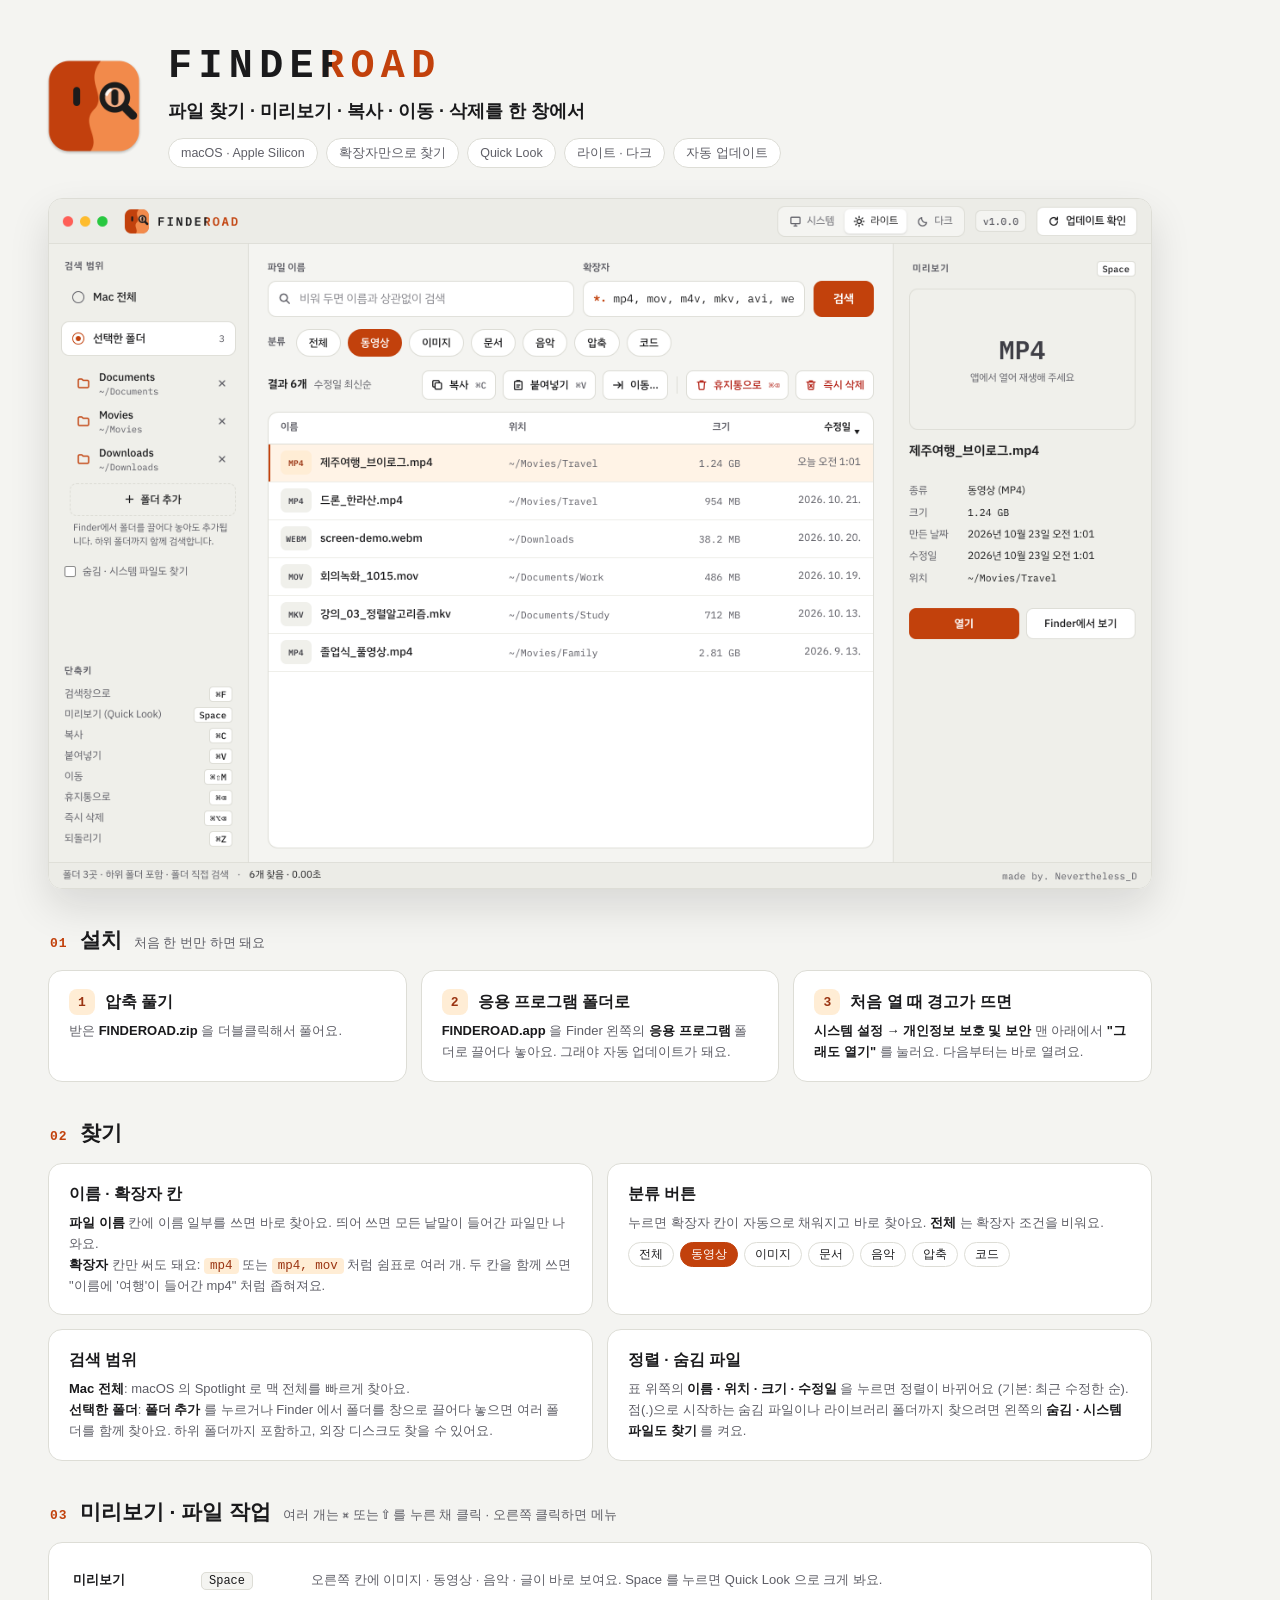
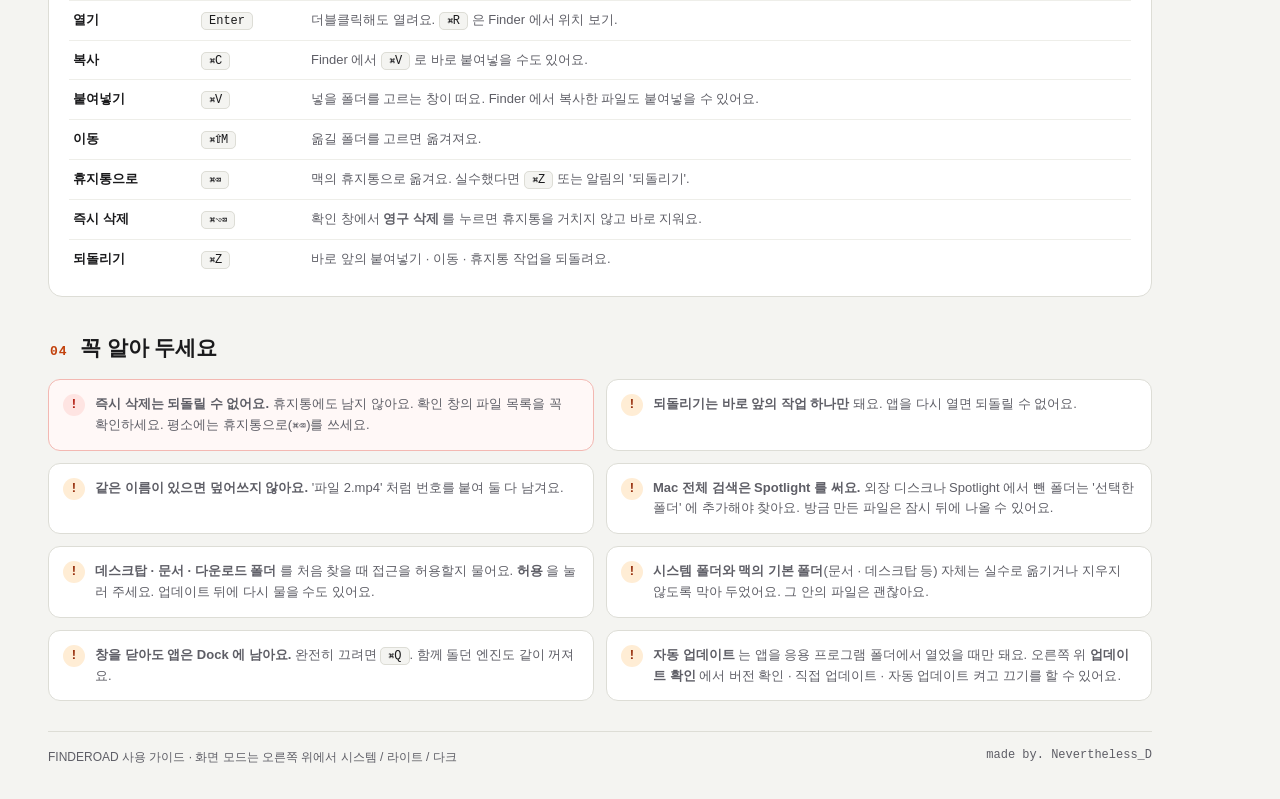
==== docs/guide.html @ 1e19f3b5 "사용 가이드 이미지(docs/FINDEROAD_사용가이드.png)와 원본 Co-Authored-By: Claude Opus 5.5 <noreply@anthropic.com> Cla" ====
<!doctype html>
<html lang="ko">
<head>
<meta charset="utf-8">
<title>FINDEROAD 사용 가이드</title>
<!-- 사용 가이드 이미지 원본. scripts/guide.py 로 docs/FINDEROAD_사용가이드.png 를 만들어요 -->
<link rel="stylesheet" href="../engine/web/fonts/plex-sans-kr.css">
<link rel="stylesheet" href="../engine/web/fonts/plex-mono.css">
<style>
:root {
  --bg: #F4F4F1; --chrome: #ECECE7; --surface: #FFFFFF; --ink: #1A1A1C; --muted: #5E5E66; --line: #DDDDD6; --line-soft: #EEEEE9;
  --accent: #C2410C; --accent-soft: #FFEDD5; --accent-ink: #9A3412; --danger: #B42318; --danger-soft: #FEE4E2;
  --sans: "IBM Plex Sans KR", sans-serif; --mono: "IBM Plex Mono", monospace;
}
* { box-sizing: border-box; }
body { margin: 0; width: 1200px; background: var(--bg); color: var(--ink); font: 14px/1.6 var(--sans); -webkit-font-smoothing: antialiased; }
.wrap { padding: 44px 48px 30px; }
.hero { display: flex; align-items: center; gap: 28px; }
.hero img { width: 112px; height: 112px; margin: -10px; }
.wm { font: 600 40px var(--mono); letter-spacing: .16em; white-space: nowrap; }
.wm .r { position: relative; display: inline-block; letter-spacing: 0; margin-right: .16em; color: var(--accent); }
.wm .r span { position: absolute; left: 0; top: 0; color: var(--ink); clip-path: inset(0 50% 0 0); }
.wm .o { color: var(--accent); }
.hero p { margin: 8px 0 12px; font-size: 18px; font-weight: 600; }
.pills { display: flex; gap: 8px; flex-wrap: wrap; }
.pill { padding: 4px 12px; border-radius: 999px; border: 1px solid var(--line); background: var(--surface); font-size: 12.5px; font-weight: 500; color: var(--muted); }
.shot { margin: 30px 0 6px; border-radius: 14px; overflow: hidden; border: 1px solid var(--line); box-shadow: 0 18px 40px rgba(20,20,20,.12); }
.shot img { display: block; width: 100%; }
h2 { margin: 34px 2px 14px; font-size: 21px; font-weight: 600; display: flex; align-items: baseline; gap: 12px; }
h2 small { font-size: 13px; font-weight: 400; color: var(--muted); }
h2 .n { font: 600 13px var(--mono); color: var(--accent); letter-spacing: .08em; }
.grid { display: grid; gap: 14px; }
.c3 { grid-template-columns: repeat(3, minmax(0, 1fr)); }
.c2 { grid-template-columns: repeat(2, minmax(0, 1fr)); }
.card { background: var(--surface); border: 1px solid var(--line); border-radius: 14px; padding: 18px 20px; }
.card h3 { margin: 0 0 6px; font-size: 15.5px; font-weight: 600; display: flex; align-items: center; gap: 10px; }
.card p { margin: 0; color: var(--muted); font-size: 13px; }
.card p b, .card li b { color: var(--ink); font-weight: 600; }
.num { display: inline-grid; place-items: center; width: 26px; height: 26px; border-radius: 8px; background: var(--accent-soft); color: var(--accent-ink); font: 600 13px var(--mono); flex: 0 0 auto; }
code { font: 12.5px var(--mono); color: var(--accent-ink); background: var(--accent-soft); padding: 1px 6px; border-radius: 4px; }
kbd { font: 500 12px var(--mono); padding: 1px 7px; border-radius: 5px; border: 1px solid var(--line); background: var(--bg); color: var(--ink); white-space: nowrap; }
.chips { display: flex; gap: 6px; flex-wrap: wrap; margin-top: 8px; }
.chip { padding: 2px 10px; border-radius: 999px; border: 1px solid var(--line); font-size: 12px; }
.chip.on { background: var(--accent); border-color: var(--accent); color: #fff; }
table { width: 100%; border-collapse: collapse; }
td { padding: 9px 4px; border-bottom: 1px solid var(--line-soft); vertical-align: top; font-size: 13px; }
tr:last-child td { border-bottom: 0; }
td:first-child { width: 128px; font-weight: 600; }
td:nth-child(2) { width: 110px; }
td:last-child { color: var(--muted); }
.warn { list-style: none; margin: 0; padding: 0; display: grid; grid-template-columns: repeat(2, minmax(0, 1fr)); gap: 12px; }
.warn li { background: var(--surface); border: 1px solid var(--line); border-radius: 12px; padding: 14px 16px 14px 46px; position: relative; font-size: 13px; color: var(--muted); }
.warn li::before { content: "!"; position: absolute; left: 14px; top: 14px; width: 22px; height: 22px; border-radius: 50%; background: var(--accent-soft); color: var(--accent-ink); font: 600 13px/22px var(--mono); text-align: center; }
.warn li.red { border-color: #F3B8B2; background: #FFF8F7; }
.warn li.red::before { background: var(--danger-soft); color: var(--danger); }
.foot { margin-top: 30px; padding-top: 16px; border-top: 1px solid var(--line); display: flex; justify-content: space-between; color: var(--muted); font-size: 12px; }
.foot .made { font: 12px var(--mono); }
</style>
</head>
<body>
<div class="wrap">

<div class="hero">
  <img src="../app/AppIcon.png" alt="">
  <div>
    <div class="wm">FINDE<span class="r">R<span>R</span></span><span class="o">OAD</span></div>
    <p>파일 찾기 · 미리보기 · 복사 · 이동 · 삭제를 한 창에서</p>
    <div class="pills"><span class="pill">macOS · Apple Silicon</span><span class="pill">확장자만으로 찾기</span><span class="pill">Quick Look</span><span class="pill">라이트 · 다크</span><span class="pill">자동 업데이트</span></div>
  </div>
</div>

<div class="shot"><img src="guide-screen.png" alt="FINDEROAD 화면"></div>

<h2><span class="n">01</span>설치 <small>처음 한 번만 하면 돼요</small></h2>
<div class="grid c3">
  <div class="card"><h3><span class="num">1</span>압축 풀기</h3><p>받은 <b>FINDEROAD.zip</b> 을 더블클릭해서 풀어요.</p></div>
  <div class="card"><h3><span class="num">2</span>응용 프로그램 폴더로</h3><p><b>FINDEROAD.app</b> 을 Finder 왼쪽의 <b>응용 프로그램</b> 폴더로 끌어다 놓아요. 그래야 자동 업데이트가 돼요.</p></div>
  <div class="card"><h3><span class="num">3</span>처음 열 때 경고가 뜨면</h3><p><b>시스템 설정 → 개인정보 보호 및 보안</b> 맨 아래에서 <b>"그래도 열기"</b> 를 눌러요. 다음부터는 바로 열려요.</p></div>
</div>

<h2><span class="n">02</span>찾기</h2>
<div class="grid c2">
  <div class="card"><h3>이름 · 확장자 칸</h3><p><b>파일 이름</b> 칸에 이름 일부를 쓰면 바로 찾아요. 띄어 쓰면 모든 낱말이 들어간 파일만 나와요.<br>
    <b>확장자</b> 칸만 써도 돼요: <code>mp4</code> 또는 <code>mp4, mov</code> 처럼 쉼표로 여러 개. 두 칸을 함께 쓰면 "이름에 '여행'이 들어간 mp4" 처럼 좁혀져요.</p></div>
  <div class="card"><h3>분류 버튼</h3><p>누르면 확장자 칸이 자동으로 채워지고 바로 찾아요. <b>전체</b> 는 확장자 조건을 비워요.</p>
    <div class="chips"><span class="chip">전체</span><span class="chip on">동영상</span><span class="chip">이미지</span><span class="chip">문서</span><span class="chip">음악</span><span class="chip">압축</span><span class="chip">코드</span></div></div>
  <div class="card"><h3>검색 범위</h3><p><b>Mac 전체</b>: macOS 의 Spotlight 로 맥 전체를 빠르게 찾아요.<br>
    <b>선택한 폴더</b>: <b>폴더 추가</b> 를 누르거나 Finder 에서 폴더를 창으로 끌어다 놓으면 여러 폴더를 함께 찾아요. 하위 폴더까지 포함하고, 외장 디스크도 찾을 수 있어요.</p></div>
  <div class="card"><h3>정렬 · 숨김 파일</h3><p>표 위쪽의 <b>이름 · 위치 · 크기 · 수정일</b> 을 누르면 정렬이 바뀌어요 (기본: 최근 수정한 순).<br>
    점(.)으로 시작하는 숨김 파일이나 라이브러리 폴더까지 찾으려면 왼쪽의 <b>숨김 · 시스템 파일도 찾기</b> 를 켜요.</p></div>
</div>

<h2><span class="n">03</span>미리보기 · 파일 작업 <small>여러 개는 ⌘ 또는 ⇧ 를 누른 채 클릭 · 오른쪽 클릭하면 메뉴</small></h2>
<div class="card">
<table>
  <tr><td>미리보기</td><td><kbd>Space</kbd></td><td>오른쪽 칸에 이미지 · 동영상 · 음악 · 글이 바로 보여요. Space 를 누르면 Quick Look 으로 크게 봐요.</td></tr>
  <tr><td>열기</td><td><kbd>Enter</kbd></td><td>더블클릭해도 열려요. <kbd>⌘R</kbd> 은 Finder 에서 위치 보기.</td></tr>
  <tr><td>복사</td><td><kbd>⌘C</kbd></td><td>Finder 에서 <kbd>⌘V</kbd> 로 바로 붙여넣을 수도 있어요.</td></tr>
  <tr><td>붙여넣기</td><td><kbd>⌘V</kbd></td><td>넣을 폴더를 고르는 창이 떠요. Finder 에서 복사한 파일도 붙여넣을 수 있어요.</td></tr>
  <tr><td>이동</td><td><kbd>⌘⇧M</kbd></td><td>옮길 폴더를 고르면 옮겨져요.</td></tr>
  <tr><td>휴지통으로</td><td><kbd>⌘⌫</kbd></td><td>맥의 휴지통으로 옮겨요. 실수했다면 <kbd>⌘Z</kbd> 또는 알림의 '되돌리기'.</td></tr>
  <tr><td>즉시 삭제</td><td><kbd>⌘⌥⌫</kbd></td><td>확인 창에서 <b>영구 삭제</b> 를 누르면 휴지통을 거치지 않고 바로 지워요.</td></tr>
  <tr><td>되돌리기</td><td><kbd>⌘Z</kbd></td><td>바로 앞의 붙여넣기 · 이동 · 휴지통 작업을 되돌려요.</td></tr>
</table>
</div>

<h2><span class="n">04</span>꼭 알아 두세요</h2>
<ul class="warn">
  <li class="red"><b>즉시 삭제는 되돌릴 수 없어요.</b> 휴지통에도 남지 않아요. 확인 창의 파일 목록을 꼭 확인하세요. 평소에는 휴지통으로(⌘⌫)를 쓰세요.</li>
  <li><b>되돌리기는 바로 앞의 작업 하나만</b> 돼요. 앱을 다시 열면 되돌릴 수 없어요.</li>
  <li><b>같은 이름이 있으면 덮어쓰지 않아요.</b> '파일 2.mp4' 처럼 번호를 붙여 둘 다 남겨요.</li>
  <li><b>Mac 전체 검색은 Spotlight 를 써요.</b> 외장 디스크나 Spotlight 에서 뺀 폴더는 '선택한 폴더' 에 추가해야 찾아요. 방금 만든 파일은 잠시 뒤에 나올 수 있어요.</li>
  <li><b>데스크탑 · 문서 · 다운로드 폴더</b> 를 처음 찾을 때 접근을 허용할지 물어요. <b>허용</b> 을 눌러 주세요. 업데이트 뒤에 다시 물을 수도 있어요.</li>
  <li><b>시스템 폴더와 맥의 기본 폴더</b>(문서 · 데스크탑 등) 자체는 실수로 옮기거나 지우지 않도록 막아 두었어요. 그 안의 파일은 괜찮아요.</li>
  <li><b>창을 닫아도 앱은 Dock 에 남아요.</b> 완전히 끄려면 <kbd>⌘Q</kbd>. 함께 돌던 엔진도 같이 꺼져요.</li>
  <li><b>자동 업데이트</b> 는 앱을 응용 프로그램 폴더에서 열었을 때만 돼요. 오른쪽 위 <b>업데이트 확인</b> 에서 버전 확인 · 직접 업데이트 · 자동 업데이트 켜고 끄기를 할 수 있어요.</li>
</ul>

<div class="foot"><span>FINDEROAD 사용 가이드 · 화면 모드는 오른쪽 위에서 시스템 / 라이트 / 다크</span><span class="made">made by. Nevertheless_D</span></div>
</div>
</body>
</html>
---- engine/web/fonts/plex-sans-kr.css ----
/* ibm-plex-sans-kr-[0]-400-normal */
@font-face {
  font-family: 'IBM Plex Sans KR';
  font-style: normal;
  font-display: swap;
  font-weight: 400;
  src: url(kr/ibm-plex-sans-kr-0-400-normal.woff2) format('woff2');
  unicode-range: U+f9ca-fa0b,U+ff03-ff05,U+ff07,U+ff0a-ff0b,U+ff0d-ff19,U+ff1b,U+ff1d,U+ff20-ff5b,U+ff5d,U+ffe0-ffe3,U+ffe5-ffe6;
}
/* ibm-plex-sans-kr-[2]-400-normal */
@font-face {
  font-family: 'IBM Plex Sans KR';
  font-style: normal;
  font-display: swap;
  font-weight: 400;
  src: url(kr/ibm-plex-sans-kr-2-400-normal.woff2) format('woff2');
  unicode-range: U+d723-d728,U+d72a-d733,U+d735-d748,U+d74a-d74f,U+d752-d753,U+d755-d757,U+d75a-d75f,U+d762-d764,U+d766-d768,U+d76a-d76b,U+d76d-d76f,U+d771-d787,U+d789-d78b,U+d78d-d78f,U+d791-d797,U+d79a,U+d79c,U+d79e-d7a3,U+f900-f909,U+f90b-f92e;
}
/* ibm-plex-sans-kr-[3]-400-normal */
@font-face {
  font-family: 'IBM Plex Sans KR';
  font-style: normal;
  font-display: swap;
  font-weight: 400;
  src: url(kr/ibm-plex-sans-kr-3-400-normal.woff2) format('woff2');
  unicode-range: U+d679-d68b,U+d68e-d69e,U+d6a0,U+d6a2-d6a7,U+d6a9-d6c3,U+d6c6-d6c7,U+d6c9-d6cb,U+d6cd-d6d3,U+d6d5-d6d6,U+d6d8-d6e3,U+d6e5-d6e7,U+d6e9-d6fb,U+d6fd-d717,U+d719-d71f,U+d721-d722;
}
/* ibm-plex-sans-kr-[4]-400-normal */
@font-face {
  font-family: 'IBM Plex Sans KR';
  font-style: normal;
  font-display: swap;
  font-weight: 400;
  src: url(kr/ibm-plex-sans-kr-4-400-normal.woff2) format('woff2');
  unicode-range: U+d5bc-d5c7,U+d5ca-d5cb,U+d5cd-d5cf,U+d5d1-d5d7,U+d5d9-d5da,U+d5dc,U+d5de-d5e3,U+d5e6-d5e7,U+d5e9-d5eb,U+d5ed-d5f6,U+d5f8,U+d5fa-d5ff,U+d602-d603,U+d605-d607,U+d609-d60f,U+d612-d613,U+d616-d61b,U+d61d-d637,U+d63a-d63b,U+d63d-d63f,U+d641-d647,U+d64a-d64c,U+d64e-d653,U+d656-d657,U+d659-d65b,U+d65d-d666,U+d668,U+d66a-d678;
}
/* ibm-plex-sans-kr-[5]-400-normal */
@font-face {
  font-family: 'IBM Plex Sans KR';
  font-style: normal;
  font-display: swap;
  font-weight: 400;
  src: url(kr/ibm-plex-sans-kr-5-400-normal.woff2) format('woff2');
  unicode-range: U+d507,U+d509-d50b,U+d50d-d513,U+d515-d53b,U+d53e-d53f,U+d541-d543,U+d545-d54c,U+d54e,U+d550,U+d552-d557,U+d55a-d55b,U+d55d-d55f,U+d561-d564,U+d566-d567,U+d56a,U+d56c,U+d56e-d573,U+d576-d577,U+d579-d583,U+d585-d586,U+d58a-d5a4,U+d5a6-d5bb;
}
/* ibm-plex-sans-kr-[6]-400-normal */
@font-face {
  font-family: 'IBM Plex Sans KR';
  font-style: normal;
  font-display: swap;
  font-weight: 400;
  src: url(kr/ibm-plex-sans-kr-6-400-normal.woff2) format('woff2');
  unicode-range: U+d464-d477,U+d47a-d47b,U+d47d-d47f,U+d481-d487,U+d489-d48a,U+d48c,U+d48e-d4e7,U+d4e9-d503,U+d505-d506;
}
/* ibm-plex-sans-kr-[7]-400-normal */
@font-face {
  font-family: 'IBM Plex Sans KR';
  font-style: normal;
  font-display: swap;
  font-weight: 400;
  src: url(kr/ibm-plex-sans-kr-7-400-normal.woff2) format('woff2');
  unicode-range: U+d3bf-d3c7,U+d3ca-d3cf,U+d3d1-d3eb,U+d3ee-d3ef,U+d3f1-d3f3,U+d3f5-d3fb,U+d3fd-d400,U+d402-d45b,U+d45d-d463;
}
/* ibm-plex-sans-kr-[8]-400-normal */
@font-face {
  font-family: 'IBM Plex Sans KR';
  font-style: normal;
  font-display: swap;
  font-weight: 400;
  src: url(kr/ibm-plex-sans-kr-8-400-normal.woff2) format('woff2');
  unicode-range: U+d2ff,U+d302-d304,U+d306-d30b,U+d30f,U+d311-d313,U+d315-d31b,U+d31e,U+d322-d324,U+d326-d327,U+d32a-d32b,U+d32d-d32f,U+d331-d337,U+d339-d33c,U+d33e-d37b,U+d37e-d37f,U+d381-d383,U+d385-d38b,U+d38e-d390,U+d392-d397,U+d39a-d39b,U+d39d-d39f,U+d3a1-d3a7,U+d3a9-d3aa,U+d3ac,U+d3ae-d3b3,U+d3b5-d3b7,U+d3b9-d3bb,U+d3bd-d3be;
}
/* ibm-plex-sans-kr-[9]-400-normal */
@font-face {
  font-family: 'IBM Plex Sans KR';
  font-style: normal;
  font-display: swap;
  font-weight: 400;
  src: url(kr/ibm-plex-sans-kr-9-400-normal.woff2) format('woff2');
  unicode-range: U+d257-d27f,U+d281-d29b,U+d29d-d29f,U+d2a1-d2ab,U+d2ad-d2b7,U+d2ba-d2bb,U+d2bd-d2bf,U+d2c1-d2c7,U+d2c9-d2ef,U+d2f2-d2f3,U+d2f5-d2f7,U+d2f9-d2fe;
}
/* ibm-plex-sans-kr-[10]-400-normal */
@font-face {
  font-family: 'IBM Plex Sans KR';
  font-style: normal;
  font-display: swap;
  font-weight: 400;
  src: url(kr/ibm-plex-sans-kr-10-400-normal.woff2) format('woff2');
  unicode-range: U+d1b4,U+d1b6-d1f3,U+d1f5-d22b,U+d22e-d22f,U+d231-d233,U+d235-d23b,U+d23d-d240,U+d242-d256;
}
/* ibm-plex-sans-kr-[11]-400-normal */
@font-face {
  font-family: 'IBM Plex Sans KR';
  font-style: normal;
  font-display: swap;
  font-weight: 400;
  src: url(kr/ibm-plex-sans-kr-11-400-normal.woff2) format('woff2');
  unicode-range: U+d105-d12f,U+d132-d133,U+d135-d137,U+d139-d13f,U+d141-d142,U+d144,U+d146-d14b,U+d14e-d14f,U+d151-d153,U+d155-d15b,U+d15e-d187,U+d189-d19f,U+d1a2-d1a3,U+d1a5-d1a7,U+d1a9-d1af,U+d1b2-d1b3;
}
/* ibm-plex-sans-kr-[12]-400-normal */
@font-face {
  font-family: 'IBM Plex Sans KR';
  font-style: normal;
  font-display: swap;
  font-weight: 400;
  src: url(kr/ibm-plex-sans-kr-12-400-normal.woff2) format('woff2');
  unicode-range: U+d04b-d04f,U+d051-d057,U+d059-d06b,U+d06d-d06f,U+d071-d073,U+d075-d07b,U+d07e-d0a3,U+d0a6-d0a7,U+d0a9-d0ab,U+d0ad-d0b3,U+d0b6,U+d0b8,U+d0ba-d0bf,U+d0c2-d0c3,U+d0c5-d0c7,U+d0c9-d0cf,U+d0d2,U+d0d6-d0db,U+d0de-d0df,U+d0e1-d0e3,U+d0e5-d0eb,U+d0ee-d0f0,U+d0f2-d104;
}
/* ibm-plex-sans-kr-[13]-400-normal */
@font-face {
  font-family: 'IBM Plex Sans KR';
  font-style: normal;
  font-display: swap;
  font-weight: 400;
  src: url(kr/ibm-plex-sans-kr-13-400-normal.woff2) format('woff2');
  unicode-range: U+cfa2-cfc3,U+cfc5-cfdf,U+cfe2-cfe3,U+cfe5-cfe7,U+cfe9-cff4,U+cff6-cffb,U+cffd-cfff,U+d001-d003,U+d005-d017,U+d019-d033,U+d036-d037,U+d039-d03b,U+d03d-d04a;
}
/* ibm-plex-sans-kr-[14]-400-normal */
@font-face {
  font-family: 'IBM Plex Sans KR';
  font-style: normal;
  font-display: swap;
  font-weight: 400;
  src: url(kr/ibm-plex-sans-kr-14-400-normal.woff2) format('woff2');
  unicode-range: U+cef0-cef3,U+cef6,U+cef9-ceff,U+cf01-cf03,U+cf05-cf07,U+cf09-cf0f,U+cf11-cf12,U+cf14-cf1b,U+cf1d-cf1f,U+cf21-cf2f,U+cf31-cf53,U+cf56-cf57,U+cf59-cf5b,U+cf5d-cf63,U+cf66,U+cf68,U+cf6a-cf6f,U+cf71-cf84,U+cf86-cf8b,U+cf8d-cfa1;
}
/* ibm-plex-sans-kr-[15]-400-normal */
@font-face {
  font-family: 'IBM Plex Sans KR';
  font-style: normal;
  font-display: swap;
  font-weight: 400;
  src: url(kr/ibm-plex-sans-kr-15-400-normal.woff2) format('woff2');
  unicode-range: U+ce3c-ce57,U+ce5a-ce5b,U+ce5d-ce5f,U+ce61-ce67,U+ce6a,U+ce6c,U+ce6e-ce73,U+ce76-ce77,U+ce79-ce7b,U+ce7d-ce83,U+ce85-ce88,U+ce8a-ce8f,U+ce91-ce93,U+ce95-ce97,U+ce99-ce9f,U+cea2,U+cea4-ceab,U+cead-cee3,U+cee6-cee7,U+cee9-ceeb,U+ceed-ceef;
}
/* ibm-plex-sans-kr-[16]-400-normal */
@font-face {
  font-family: 'IBM Plex Sans KR';
  font-style: normal;
  font-display: swap;
  font-weight: 400;
  src: url(kr/ibm-plex-sans-kr-16-400-normal.woff2) format('woff2');
  unicode-range: U+cd92-cd93,U+cd96-cd97,U+cd99-cd9b,U+cd9d-cda3,U+cda6-cda8,U+cdaa-cdaf,U+cdb1-cdc3,U+cdc5-cdcb,U+cdcd-cde7,U+cde9-ce03,U+ce05-ce1f,U+ce22-ce34,U+ce36-ce3b;
}
/* ibm-plex-sans-kr-[17]-400-normal */
@font-face {
  font-family: 'IBM Plex Sans KR';
  font-style: normal;
  font-display: swap;
  font-weight: 400;
  src: url(kr/ibm-plex-sans-kr-17-400-normal.woff2) format('woff2');
  unicode-range: U+ccef-cd07,U+cd0a-cd0b,U+cd0d-cd1a,U+cd1c,U+cd1e-cd2b,U+cd2d-cd5b,U+cd5d-cd77,U+cd79-cd91;
}
/* ibm-plex-sans-kr-[18]-400-normal */
@font-face {
  font-family: 'IBM Plex Sans KR';
  font-style: normal;
  font-display: swap;
  font-weight: 400;
  src: url(kr/ibm-plex-sans-kr-18-400-normal.woff2) format('woff2');
  unicode-range: U+cc3f-cc43,U+cc46-cc47,U+cc49-cc4b,U+cc4d-cc53,U+cc55-cc58,U+cc5a-cc5f,U+cc61-cc97,U+cc9a-cc9b,U+cc9d-cc9f,U+cca1-cca7,U+ccaa,U+ccac,U+ccae-ccb3,U+ccb6-ccb7,U+ccb9-ccbb,U+ccbd-cccf,U+ccd1-cce3,U+cce5-ccee;
}
/* ibm-plex-sans-kr-[19]-400-normal */
@font-face {
  font-family: 'IBM Plex Sans KR';
  font-style: normal;
  font-display: swap;
  font-weight: 400;
  src: url(kr/ibm-plex-sans-kr-19-400-normal.woff2) format('woff2');
  unicode-range: U+cb91-cbd3,U+cbd5-cbe3,U+cbe5-cc0b,U+cc0e-cc0f,U+cc11-cc13,U+cc15-cc1b,U+cc1d-cc20,U+cc23-cc27,U+cc2a-cc2b,U+cc2d,U+cc2f,U+cc31-cc37,U+cc3a,U+cc3c;
}
/* ibm-plex-sans-kr-[20]-400-normal */
@font-face {
  font-family: 'IBM Plex Sans KR';
  font-style: normal;
  font-display: swap;
  font-weight: 400;
  src: url(kr/ibm-plex-sans-kr-20-400-normal.woff2) format('woff2');
  unicode-range: U+caf4-cb47,U+cb4a-cb90;
}
/* ibm-plex-sans-kr-[21]-400-normal */
@font-face {
  font-family: 'IBM Plex Sans KR';
  font-style: normal;
  font-display: swap;
  font-weight: 400;
  src: url(kr/ibm-plex-sans-kr-21-400-normal.woff2) format('woff2');
  unicode-range: U+ca4a-ca4b,U+ca4e-ca4f,U+ca51-ca53,U+ca55-ca5b,U+ca5d-ca60,U+ca62-ca83,U+ca85-cabb,U+cabe-cabf,U+cac1-cac3,U+cac5-cacb,U+cacd-cad0,U+cad2,U+cad4-cad8,U+cada-caf3;
}
/* ibm-plex-sans-kr-[22]-400-normal */
@font-face {
  font-family: 'IBM Plex Sans KR';
  font-style: normal;
  font-display: swap;
  font-weight: 400;
  src: url(kr/ibm-plex-sans-kr-22-400-normal.woff2) format('woff2');
  unicode-range: U+c996-c997,U+c99a-c99c,U+c99e-c9bf,U+c9c2-c9c3,U+c9c5-c9c7,U+c9c9-c9cf,U+c9d2,U+c9d4,U+c9d7-c9d8,U+c9db,U+c9de-c9df,U+c9e1-c9e3,U+c9e5-c9e6,U+c9e8-c9eb,U+c9ee-c9f0,U+c9f2-c9f7,U+c9f9-ca0b,U+ca0d-ca28,U+ca2a-ca49;
}
/* ibm-plex-sans-kr-[23]-400-normal */
@font-face {
  font-family: 'IBM Plex Sans KR';
  font-style: normal;
  font-display: swap;
  font-weight: 400;
  src: url(kr/ibm-plex-sans-kr-23-400-normal.woff2) format('woff2');
  unicode-range: U+c8e9-c8f4,U+c8f6-c8fb,U+c8fe-c8ff,U+c901-c903,U+c905-c90b,U+c90e-c910,U+c912-c917,U+c919-c92b,U+c92d-c94f,U+c951-c953,U+c955-c96b,U+c96d-c973,U+c975-c987,U+c98a-c98b,U+c98d-c98f,U+c991-c995;
}
/* ibm-plex-sans-kr-[24]-400-normal */
@font-face {
  font-family: 'IBM Plex Sans KR';
  font-style: normal;
  font-display: swap;
  font-weight: 400;
  src: url(kr/ibm-plex-sans-kr-24-400-normal.woff2) format('woff2');
  unicode-range: U+c841-c84b,U+c84d-c86f,U+c872-c873,U+c875-c877,U+c879-c87f,U+c882-c884,U+c887-c88a,U+c88d-c8c3,U+c8c5-c8df,U+c8e1-c8e8;
}
/* ibm-plex-sans-kr-[25]-400-normal */
@font-face {
  font-family: 'IBM Plex Sans KR';
  font-style: normal;
  font-display: swap;
  font-weight: 400;
  src: url(kr/ibm-plex-sans-kr-25-400-normal.woff2) format('woff2');
  unicode-range: U+c779-c77b,U+c77e-c782,U+c786,U+c78b,U+c78d,U+c78f,U+c792-c793,U+c795,U+c797,U+c799-c79f,U+c7a2,U+c7a7-c7ab,U+c7ae-c7bb,U+c7bd-c7c0,U+c7c2-c7c7,U+c7c9-c7dc,U+c7de-c7ff,U+c802-c803,U+c805-c807,U+c809,U+c80b-c80f,U+c812,U+c814,U+c817-c81b,U+c81e-c81f,U+c821-c823,U+c825-c82e,U+c830-c837,U+c839-c83b,U+c83d-c840;
}
/* ibm-plex-sans-kr-[26]-400-normal */
@font-face {
  font-family: 'IBM Plex Sans KR';
  font-style: normal;
  font-display: swap;
  font-weight: 400;
  src: url(kr/ibm-plex-sans-kr-26-400-normal.woff2) format('woff2');
  unicode-range: U+c6bb-c6bf,U+c6c2,U+c6c4,U+c6c6-c6cb,U+c6ce-c6cf,U+c6d1-c6d3,U+c6d5-c6db,U+c6dd-c6df,U+c6e1-c6e7,U+c6e9-c6eb,U+c6ed-c6ef,U+c6f1-c6f8,U+c6fa-c703,U+c705-c707,U+c709-c70b,U+c70d-c716,U+c718,U+c71a-c71f,U+c722-c723,U+c725-c727,U+c729-c734,U+c736-c73b,U+c73e-c73f,U+c741-c743,U+c745-c74b,U+c74e-c750,U+c752-c757,U+c759-c773,U+c776-c777;
}
/* ibm-plex-sans-kr-[27]-400-normal */
@font-face {
  font-family: 'IBM Plex Sans KR';
  font-style: normal;
  font-display: swap;
  font-weight: 400;
  src: url(kr/ibm-plex-sans-kr-27-400-normal.woff2) format('woff2');
  unicode-range: U+c5f5-c5fb,U+c5fe,U+c602-c605,U+c607,U+c609-c60f,U+c611-c61a,U+c61c-c623,U+c626-c627,U+c629-c62b,U+c62d,U+c62f-c632,U+c636,U+c638,U+c63a-c63f,U+c642-c643,U+c645-c647,U+c649-c652,U+c656-c65b,U+c65d-c65f,U+c661-c663,U+c665-c677,U+c679-c67b,U+c67d-c693,U+c696-c697,U+c699-c69b,U+c69d-c6a3,U+c6a6,U+c6a8,U+c6aa-c6af,U+c6b2-c6b3,U+c6b5-c6b7,U+c6b9-c6ba;
}
/* ibm-plex-sans-kr-[28]-400-normal */
@font-face {
  font-family: 'IBM Plex Sans KR';
  font-style: normal;
  font-display: swap;
  font-weight: 400;
  src: url(kr/ibm-plex-sans-kr-28-400-normal.woff2) format('woff2');
  unicode-range: U+c517-c527,U+c52a-c52b,U+c52d-c52f,U+c531-c538,U+c53a,U+c53c,U+c53e-c543,U+c546-c547,U+c54b,U+c54d-c552,U+c556,U+c55a-c55b,U+c55d,U+c55f,U+c562-c563,U+c565-c567,U+c569-c56f,U+c572,U+c574,U+c576-c57b,U+c57e-c57f,U+c581-c583,U+c585-c586,U+c588-c58b,U+c58e,U+c590,U+c592-c596,U+c599-c5b3,U+c5b6-c5b7,U+c5ba,U+c5be-c5c3,U+c5ca-c5cb,U+c5cd,U+c5cf,U+c5d2-c5d3,U+c5d5-c5d7,U+c5d9-c5df,U+c5e1-c5e2,U+c5e4,U+c5e6-c5eb,U+c5ef,U+c5f1-c5f3;
}
/* ibm-plex-sans-kr-[29]-400-normal */
@font-face {
  font-family: 'IBM Plex Sans KR';
  font-style: normal;
  font-display: swap;
  font-weight: 400;
  src: url(kr/ibm-plex-sans-kr-29-400-normal.woff2) format('woff2');
  unicode-range: U+c475-c4ef,U+c4f2-c4f3,U+c4f5-c4f7,U+c4f9-c4ff,U+c502-c50b,U+c50d-c516;
}
/* ibm-plex-sans-kr-[30]-400-normal */
@font-face {
  font-family: 'IBM Plex Sans KR';
  font-style: normal;
  font-display: swap;
  font-weight: 400;
  src: url(kr/ibm-plex-sans-kr-30-400-normal.woff2) format('woff2');
  unicode-range: U+c3d0-c3d7,U+c3da-c3db,U+c3dd-c3de,U+c3e1-c3ec,U+c3ee-c3f3,U+c3f5-c42b,U+c42d-c463,U+c466-c474;
}
/* ibm-plex-sans-kr-[31]-400-normal */
@font-face {
  font-family: 'IBM Plex Sans KR';
  font-style: normal;
  font-display: swap;
  font-weight: 400;
  src: url(kr/ibm-plex-sans-kr-31-400-normal.woff2) format('woff2');
  unicode-range: U+c32b-c367,U+c36a-c36b,U+c36d-c36f,U+c371-c377,U+c37a-c37b,U+c37e-c383,U+c385-c387,U+c389-c3cf;
}
/* ibm-plex-sans-kr-[32]-400-normal */
@font-face {
  font-family: 'IBM Plex Sans KR';
  font-style: normal;
  font-display: swap;
  font-weight: 400;
  src: url(kr/ibm-plex-sans-kr-32-400-normal.woff2) format('woff2');
  unicode-range: U+c26a-c26b,U+c26d-c26f,U+c271-c273,U+c275-c27b,U+c27e-c287,U+c289-c28f,U+c291-c297,U+c299-c29a,U+c29c-c2a3,U+c2a5-c2a7,U+c2a9-c2ab,U+c2ad-c2b3,U+c2b6,U+c2b8,U+c2ba-c2bb,U+c2bd-c2db,U+c2de-c2df,U+c2e1-c2e2,U+c2e5-c2ea,U+c2ee,U+c2f0,U+c2f2-c2f5,U+c2f7,U+c2fa-c2fb,U+c2fd-c2ff,U+c301-c307,U+c309-c30c,U+c30e-c312,U+c315-c323,U+c325-c328,U+c32a;
}
/* ibm-plex-sans-kr-[33]-400-normal */
@font-face {
  font-family: 'IBM Plex Sans KR';
  font-style: normal;
  font-display: swap;
  font-weight: 400;
  src: url(kr/ibm-plex-sans-kr-33-400-normal.woff2) format('woff2');
  unicode-range: U+c1bc-c1c3,U+c1c5-c1df,U+c1e1-c1fb,U+c1fd-c203,U+c205-c20c,U+c20e,U+c210-c217,U+c21a-c21b,U+c21d-c21e,U+c221-c227,U+c229-c22a,U+c22c,U+c22e,U+c230,U+c233-c24f,U+c251-c257,U+c259-c269;
}
/* ibm-plex-sans-kr-[34]-400-normal */
@font-face {
  font-family: 'IBM Plex Sans KR';
  font-style: normal;
  font-display: swap;
  font-weight: 400;
  src: url(kr/ibm-plex-sans-kr-34-400-normal.woff2) format('woff2');
  unicode-range: U+c101-c11b,U+c11f,U+c121-c123,U+c125-c12b,U+c12e,U+c132-c137,U+c13a-c13b,U+c13d-c13f,U+c141-c147,U+c14a,U+c14c-c153,U+c155-c157,U+c159-c15b,U+c15d-c166,U+c169-c16f,U+c171-c177,U+c179-c18b,U+c18e-c18f,U+c191-c193,U+c195-c19b,U+c19d-c19e,U+c1a0,U+c1a2-c1a4,U+c1a6-c1bb;
}
/* ibm-plex-sans-kr-[35]-400-normal */
@font-face {
  font-family: 'IBM Plex Sans KR';
  font-style: normal;
  font-display: swap;
  font-weight: 400;
  src: url(kr/ibm-plex-sans-kr-35-400-normal.woff2) format('woff2');
  unicode-range: U+c049-c057,U+c059-c05b,U+c05d-c05f,U+c061-c067,U+c069-c08f,U+c091-c0ab,U+c0ae-c0af,U+c0b1-c0b3,U+c0b5,U+c0b7-c0bb,U+c0be,U+c0c2-c0c7,U+c0ca-c0cb,U+c0cd-c0cf,U+c0d1-c0d7,U+c0d9-c0da,U+c0dc,U+c0de-c0e3,U+c0e5-c0eb,U+c0ed-c0f3,U+c0f6,U+c0f8,U+c0fa-c0ff;
}
/* ibm-plex-sans-kr-[36]-400-normal */
@font-face {
  font-family: 'IBM Plex Sans KR';
  font-style: normal;
  font-display: swap;
  font-weight: 400;
  src: url(kr/ibm-plex-sans-kr-36-400-normal.woff2) format('woff2');
  unicode-range: U+bfa7-bfaf,U+bfb1-bfc4,U+bfc6-bfcb,U+bfce-bfcf,U+bfd1-bfd3,U+bfd5-bfdb,U+bfdd-c048;
}
/* ibm-plex-sans-kr-[37]-400-normal */
@font-face {
  font-family: 'IBM Plex Sans KR';
  font-style: normal;
  font-display: swap;
  font-weight: 400;
  src: url(kr/ibm-plex-sans-kr-37-400-normal.woff2) format('woff2');
  unicode-range: U+bf07,U+bf09-bf3f,U+bf41-bf4f,U+bf52-bf54,U+bf56-bfa6;
}
/* ibm-plex-sans-kr-[38]-400-normal */
@font-face {
  font-family: 'IBM Plex Sans KR';
  font-style: normal;
  font-display: swap;
  font-weight: 400;
  src: url(kr/ibm-plex-sans-kr-38-400-normal.woff2) format('woff2');
  unicode-range: U+be56,U+be58,U+be5c-be5f,U+be62-be63,U+be65-be67,U+be69-be74,U+be76-be7b,U+be7e-be7f,U+be81-be8e,U+be90,U+be92-bea7,U+bea9-becf,U+bed2-bed3,U+bed5-bed6,U+bed9-bee3,U+bee6-bf06;
}
/* ibm-plex-sans-kr-[39]-400-normal */
@font-face {
  font-family: 'IBM Plex Sans KR';
  font-style: normal;
  font-display: swap;
  font-weight: 400;
  src: url(kr/ibm-plex-sans-kr-39-400-normal.woff2) format('woff2');
  unicode-range: U+bdb0-bdd3,U+bdd5-bdef,U+bdf1-be0b,U+be0d-be0f,U+be11-be13,U+be15-be43,U+be46-be47,U+be49-be4b,U+be4d-be53;
}
/* ibm-plex-sans-kr-[40]-400-normal */
@font-face {
  font-family: 'IBM Plex Sans KR';
  font-style: normal;
  font-display: swap;
  font-weight: 400;
  src: url(kr/ibm-plex-sans-kr-40-400-normal.woff2) format('woff2');
  unicode-range: U+bd03,U+bd06,U+bd08,U+bd0a-bd0f,U+bd11-bd22,U+bd25-bd47,U+bd49-bd58,U+bd5a-bd7f,U+bd82-bd83,U+bd85-bd87,U+bd8a-bd8f,U+bd91-bd92,U+bd94,U+bd96-bd98,U+bd9a-bdaf;
}
/* ibm-plex-sans-kr-[41]-400-normal */
@font-face {
  font-family: 'IBM Plex Sans KR';
  font-style: normal;
  font-display: swap;
  font-weight: 400;
  src: url(kr/ibm-plex-sans-kr-41-400-normal.woff2) format('woff2');
  unicode-range: U+bc4e-bc83,U+bc86-bc87,U+bc89-bc8b,U+bc8d-bc93,U+bc96,U+bc98,U+bc9b-bc9f,U+bca2-bca3,U+bca5-bca7,U+bca9-bcb2,U+bcb4-bcbb,U+bcbe-bcbf,U+bcc1-bcc3,U+bcc5-bccc,U+bcce-bcd0,U+bcd2-bcd4,U+bcd6-bcf3,U+bcf7,U+bcf9-bcfb,U+bcfd-bd02;
}
/* ibm-plex-sans-kr-[42]-400-normal */
@font-face {
  font-family: 'IBM Plex Sans KR';
  font-style: normal;
  font-display: swap;
  font-weight: 400;
  src: url(kr/ibm-plex-sans-kr-42-400-normal.woff2) format('woff2');
  unicode-range: U+bb90-bba3,U+bba5-bbab,U+bbad-bbbf,U+bbc1-bbf7,U+bbfa-bbfb,U+bbfd-bbfe,U+bc01-bc07,U+bc09-bc0a,U+bc0e,U+bc10,U+bc12-bc13,U+bc17,U+bc19-bc1a,U+bc1e,U+bc20-bc23,U+bc26,U+bc28,U+bc2a-bc2c,U+bc2e-bc2f,U+bc32-bc33,U+bc35-bc37,U+bc39-bc3f,U+bc41-bc42,U+bc44,U+bc46-bc48,U+bc4a-bc4d;
}
/* ibm-plex-sans-kr-[43]-400-normal */
@font-face {
  font-family: 'IBM Plex Sans KR';
  font-style: normal;
  font-display: swap;
  font-weight: 400;
  src: url(kr/ibm-plex-sans-kr-43-400-normal.woff2) format('woff2');
  unicode-range: U+bae6-bafb,U+bafd-bb17,U+bb19-bb33,U+bb37,U+bb39-bb3a,U+bb3d-bb43,U+bb45-bb46,U+bb48,U+bb4a-bb4f,U+bb51-bb53,U+bb55-bb57,U+bb59-bb62,U+bb64-bb8f;
}
/* ibm-plex-sans-kr-[44]-400-normal */
@font-face {
  font-family: 'IBM Plex Sans KR';
  font-style: normal;
  font-display: swap;
  font-weight: 400;
  src: url(kr/ibm-plex-sans-kr-44-400-normal.woff2) format('woff2');
  unicode-range: U+ba30-ba37,U+ba3a-ba3b,U+ba3d-ba3f,U+ba41-ba47,U+ba49-ba4a,U+ba4c,U+ba4e-ba53,U+ba56-ba57,U+ba59-ba5b,U+ba5d-ba63,U+ba65-ba66,U+ba68-ba6f,U+ba71-ba73,U+ba75-ba77,U+ba79-ba84,U+ba86,U+ba88-baa7,U+baaa,U+baad-baaf,U+bab1-bab7,U+baba,U+babc,U+babe-bae5;
}
/* ibm-plex-sans-kr-[45]-400-normal */
@font-face {
  font-family: 'IBM Plex Sans KR';
  font-style: normal;
  font-display: swap;
  font-weight: 400;
  src: url(kr/ibm-plex-sans-kr-45-400-normal.woff2) format('woff2');
  unicode-range: U+b96e-b973,U+b976-b977,U+b979-b97b,U+b97d-b983,U+b986,U+b988,U+b98a-b98d,U+b98f-b9ab,U+b9ae-b9af,U+b9b1-b9b3,U+b9b5-b9bb,U+b9be,U+b9c0,U+b9c2-b9c7,U+b9ca-b9cb,U+b9cd,U+b9d2-b9d7,U+b9da,U+b9dc,U+b9df-b9e0,U+b9e2,U+b9e6-b9e7,U+b9e9-b9f3,U+b9f6,U+b9f8,U+b9fb-ba2f;
}
/* ibm-plex-sans-kr-[46]-400-normal */
@font-face {
  font-family: 'IBM Plex Sans KR';
  font-style: normal;
  font-display: swap;
  font-weight: 400;
  src: url(kr/ibm-plex-sans-kr-46-400-normal.woff2) format('woff2');
  unicode-range: U+b8bf-b8cb,U+b8cd-b8e0,U+b8e2-b8e7,U+b8ea-b8eb,U+b8ed-b8ef,U+b8f1-b8f7,U+b8fa,U+b8fc,U+b8fe-b903,U+b905-b917,U+b919-b91f,U+b921-b93b,U+b93d-b957,U+b95a-b95b,U+b95d-b95f,U+b961-b967,U+b969-b96c;
}
/* ibm-plex-sans-kr-[47]-400-normal */
@font-face {
  font-family: 'IBM Plex Sans KR';
  font-style: normal;
  font-display: swap;
  font-weight: 400;
  src: url(kr/ibm-plex-sans-kr-47-400-normal.woff2) format('woff2');
  unicode-range: U+b80d-b80f,U+b811-b817,U+b81a,U+b81c-b823,U+b826-b827,U+b829-b82b,U+b82d-b833,U+b836,U+b83a-b83f,U+b841-b85b,U+b85e-b85f,U+b861-b863,U+b865-b86b,U+b86e,U+b870,U+b872-b8af,U+b8b1-b8be;
}
/* ibm-plex-sans-kr-[48]-400-normal */
@font-face {
  font-family: 'IBM Plex Sans KR';
  font-style: normal;
  font-display: swap;
  font-weight: 400;
  src: url(kr/ibm-plex-sans-kr-48-400-normal.woff2) format('woff2');
  unicode-range: U+b74d-b75f,U+b761-b763,U+b765-b774,U+b776-b77b,U+b77e-b77f,U+b781-b783,U+b785-b78b,U+b78e,U+b792-b796,U+b79a-b79b,U+b79d-b7a7,U+b7aa,U+b7ae-b7b3,U+b7b6-b7c8,U+b7ca-b7eb,U+b7ee-b7ef,U+b7f1-b7f3,U+b7f5-b7fb,U+b7fe,U+b802-b806,U+b80a-b80b;
}
/* ibm-plex-sans-kr-[49]-400-normal */
@font-face {
  font-family: 'IBM Plex Sans KR';
  font-style: normal;
  font-display: swap;
  font-weight: 400;
  src: url(kr/ibm-plex-sans-kr-49-400-normal.woff2) format('woff2');
  unicode-range: U+b6a7-b6aa,U+b6ac-b6b0,U+b6b2-b6ef,U+b6f1-b727,U+b72a-b72b,U+b72d-b72e,U+b731-b737,U+b739-b73a,U+b73c-b743,U+b745-b74c;
}
/* ibm-plex-sans-kr-[50]-400-normal */
@font-face {
  font-family: 'IBM Plex Sans KR';
  font-style: normal;
  font-display: swap;
  font-weight: 400;
  src: url(kr/ibm-plex-sans-kr-50-400-normal.woff2) format('woff2');
  unicode-range: U+b605-b60f,U+b612-b617,U+b619-b624,U+b626-b69b,U+b69e-b6a3,U+b6a5-b6a6;
}
/* ibm-plex-sans-kr-[51]-400-normal */
@font-face {
  font-family: 'IBM Plex Sans KR';
  font-style: normal;
  font-display: swap;
  font-weight: 400;
  src: url(kr/ibm-plex-sans-kr-51-400-normal.woff2) format('woff2');
  unicode-range: U+b55f,U+b562-b583,U+b585-b59f,U+b5a2-b5a3,U+b5a5-b5a7,U+b5a9-b5b2,U+b5b5-b5ba,U+b5bd-b604;
}
/* ibm-plex-sans-kr-[52]-400-normal */
@font-face {
  font-family: 'IBM Plex Sans KR';
  font-style: normal;
  font-display: swap;
  font-weight: 400;
  src: url(kr/ibm-plex-sans-kr-52-400-normal.woff2) format('woff2');
  unicode-range: U+b4a5-b4b6,U+b4b8-b4bf,U+b4c1-b4c7,U+b4c9-b4db,U+b4de-b4df,U+b4e1-b4e2,U+b4e5-b4eb,U+b4ee,U+b4f0,U+b4f2-b513,U+b516-b517,U+b519-b51a,U+b51d-b523,U+b526,U+b528,U+b52b-b52f,U+b532-b533,U+b535-b537,U+b539-b53f,U+b541-b544,U+b546-b54b,U+b54d-b54f,U+b551-b55b,U+b55d-b55e;
}
/* ibm-plex-sans-kr-[53]-400-normal */
@font-face {
  font-family: 'IBM Plex Sans KR';
  font-style: normal;
  font-display: swap;
  font-weight: 400;
  src: url(kr/ibm-plex-sans-kr-53-400-normal.woff2) format('woff2');
  unicode-range: U+b3f8-b3fb,U+b3fd-b40f,U+b411-b417,U+b419-b41b,U+b41d-b41f,U+b421-b427,U+b42a-b42b,U+b42d-b44f,U+b452-b453,U+b455-b457,U+b459-b45f,U+b462-b464,U+b466-b46b,U+b46d-b47f,U+b481-b4a3;
}
/* ibm-plex-sans-kr-[54]-400-normal */
@font-face {
  font-family: 'IBM Plex Sans KR';
  font-style: normal;
  font-display: swap;
  font-weight: 400;
  src: url(kr/ibm-plex-sans-kr-54-400-normal.woff2) format('woff2');
  unicode-range: U+b342-b353,U+b356-b357,U+b359-b35b,U+b35d-b35e,U+b360-b363,U+b366,U+b368,U+b36a-b36d,U+b36f,U+b372-b373,U+b375-b377,U+b379-b37f,U+b381-b382,U+b384,U+b386-b38b,U+b38d-b3c3,U+b3c6-b3c7,U+b3c9-b3ca,U+b3cd-b3d3,U+b3d6,U+b3d8,U+b3da-b3f7;
}
/* ibm-plex-sans-kr-[55]-400-normal */
@font-face {
  font-family: 'IBM Plex Sans KR';
  font-style: normal;
  font-display: swap;
  font-weight: 400;
  src: url(kr/ibm-plex-sans-kr-55-400-normal.woff2) format('woff2');
  unicode-range: U+b27c-b283,U+b285-b28f,U+b292-b293,U+b295-b297,U+b29a-b29f,U+b2a1-b2a4,U+b2a7-b2a9,U+b2ab,U+b2ad-b2c7,U+b2ca-b2cb,U+b2cd-b2cf,U+b2d1-b2d7,U+b2da,U+b2dc,U+b2de-b2e3,U+b2e7,U+b2e9-b2ea,U+b2ef-b2f3,U+b2f6,U+b2f8,U+b2fa-b2fb,U+b2fd-b2fe,U+b302-b303,U+b305-b307,U+b309-b30f,U+b312,U+b316-b31b,U+b31d-b341;
}
/* ibm-plex-sans-kr-[56]-400-normal */
@font-face {
  font-family: 'IBM Plex Sans KR';
  font-style: normal;
  font-display: swap;
  font-weight: 400;
  src: url(kr/ibm-plex-sans-kr-56-400-normal.woff2) format('woff2');
  unicode-range: U+b1d6-b1e7,U+b1e9-b1fc,U+b1fe-b203,U+b206-b207,U+b209-b20b,U+b20d-b213,U+b216-b21f,U+b221-b257,U+b259-b273,U+b275-b27b;
}
/* ibm-plex-sans-kr-[57]-400-normal */
@font-face {
  font-family: 'IBM Plex Sans KR';
  font-style: normal;
  font-display: swap;
  font-weight: 400;
  src: url(kr/ibm-plex-sans-kr-57-400-normal.woff2) format('woff2');
  unicode-range: U+b120-b122,U+b126-b127,U+b129-b12b,U+b12d-b133,U+b136,U+b138,U+b13a-b13f,U+b142-b143,U+b145-b14f,U+b151-b153,U+b156-b157,U+b159-b177,U+b17a-b17b,U+b17d-b17f,U+b181-b187,U+b189-b18c,U+b18e-b191,U+b195-b1a7,U+b1a9-b1cb,U+b1cd-b1d5;
}
/* ibm-plex-sans-kr-[58]-400-normal */
@font-face {
  font-family: 'IBM Plex Sans KR';
  font-style: normal;
  font-display: swap;
  font-weight: 400;
  src: url(kr/ibm-plex-sans-kr-58-400-normal.woff2) format('woff2');
  unicode-range: U+b05f-b07b,U+b07e-b07f,U+b081-b083,U+b085-b08b,U+b08d-b097,U+b09b,U+b09d-b09f,U+b0a2-b0a7,U+b0aa,U+b0b0,U+b0b2,U+b0b6-b0b7,U+b0b9-b0bb,U+b0bd-b0c3,U+b0c6-b0c7,U+b0ca-b0cf,U+b0d1-b0df,U+b0e1-b0e4,U+b0e6-b107,U+b10a-b10b,U+b10d-b10f,U+b111-b112,U+b114-b117,U+b119-b11a,U+b11c-b11f;
}
/* ibm-plex-sans-kr-[59]-400-normal */
@font-face {
  font-family: 'IBM Plex Sans KR';
  font-style: normal;
  font-display: swap;
  font-weight: 400;
  src: url(kr/ibm-plex-sans-kr-59-400-normal.woff2) format('woff2');
  unicode-range: U+afac-afb7,U+afba-afbb,U+afbd-afbf,U+afc1-afc6,U+afca-afcc,U+afce-afd3,U+afd5-afe7,U+afe9-afef,U+aff1-b00b,U+b00d-b00f,U+b011-b013,U+b015-b01b,U+b01d-b027,U+b029-b043,U+b045-b047,U+b049,U+b04b,U+b04d-b052,U+b055-b056,U+b058-b05c,U+b05e;
}
/* ibm-plex-sans-kr-[60]-400-normal */
@font-face {
  font-family: 'IBM Plex Sans KR';
  font-style: normal;
  font-display: swap;
  font-weight: 400;
  src: url(kr/ibm-plex-sans-kr-60-400-normal.woff2) format('woff2');
  unicode-range: U+af03-af07,U+af09-af2b,U+af2e-af33,U+af35-af3b,U+af3e-af40,U+af44-af47,U+af4a-af5c,U+af5e-af63,U+af65-af7f,U+af81-afab;
}
/* ibm-plex-sans-kr-[61]-400-normal */
@font-face {
  font-family: 'IBM Plex Sans KR';
  font-style: normal;
  font-display: swap;
  font-weight: 400;
  src: url(kr/ibm-plex-sans-kr-61-400-normal.woff2) format('woff2');
  unicode-range: U+ae56-ae5b,U+ae5e-ae60,U+ae62-ae64,U+ae66-ae67,U+ae69-ae6b,U+ae6d-ae83,U+ae85-aebb,U+aebf,U+aec1-aec3,U+aec5-aecb,U+aece,U+aed0,U+aed2-aed7,U+aed9-aef3,U+aef5-af02;
}
/* ibm-plex-sans-kr-[62]-400-normal */
@font-face {
  font-family: 'IBM Plex Sans KR';
  font-style: normal;
  font-display: swap;
  font-weight: 400;
  src: url(kr/ibm-plex-sans-kr-62-400-normal.woff2) format('woff2');
  unicode-range: U+ad9c-ada3,U+ada5-adbf,U+adc1-adc3,U+adc5-adc7,U+adc9-add2,U+add4-addb,U+addd-addf,U+ade1-ade3,U+ade5-adf7,U+adfa-adfb,U+adfd-adff,U+ae02-ae07,U+ae0a,U+ae0c,U+ae0e-ae13,U+ae15-ae2f,U+ae31-ae33,U+ae35-ae37,U+ae39-ae3f,U+ae42,U+ae44,U+ae46-ae49,U+ae4b,U+ae4f,U+ae51-ae53,U+ae55;
}
/* ibm-plex-sans-kr-[63]-400-normal */
@font-face {
  font-family: 'IBM Plex Sans KR';
  font-style: normal;
  font-display: swap;
  font-weight: 400;
  src: url(kr/ibm-plex-sans-kr-63-400-normal.woff2) format('woff2');
  unicode-range: U+ace2-ace3,U+ace5-ace6,U+ace9-acef,U+acf2,U+acf4,U+acf7-acfb,U+acfe-acff,U+ad01-ad03,U+ad05-ad0b,U+ad0d-ad10,U+ad12-ad1b,U+ad1d-ad33,U+ad35-ad48,U+ad4a-ad4f,U+ad51-ad6b,U+ad6e-ad6f,U+ad71-ad72,U+ad77-ad7c,U+ad7e,U+ad80,U+ad82-ad87,U+ad89-ad8b,U+ad8d-ad8f,U+ad91-ad9b;
}
/* ibm-plex-sans-kr-[64]-400-normal */
@font-face {
  font-family: 'IBM Plex Sans KR';
  font-style: normal;
  font-display: swap;
  font-weight: 400;
  src: url(kr/ibm-plex-sans-kr-64-400-normal.woff2) format('woff2');
  unicode-range: U+ac25-ac2c,U+ac2e,U+ac30,U+ac32-ac37,U+ac39-ac3f,U+ac41-ac4c,U+ac4e-ac6f,U+ac72-ac73,U+ac75-ac76,U+ac79-ac7f,U+ac82,U+ac84-ac88,U+ac8a-ac8b,U+ac8d-ac8f,U+ac91-ac93,U+ac95-ac9b,U+ac9d-ac9e,U+aca1-aca7,U+acab,U+acad-acaf,U+acb1-acb7,U+acba-acbb,U+acbe-acc0,U+acc2-acc3,U+acc5-acdf;
}
/* ibm-plex-sans-kr-[65]-400-normal */
@font-face {
  font-family: 'IBM Plex Sans KR';
  font-style: normal;
  font-display: swap;
  font-weight: 400;
  src: url(kr/ibm-plex-sans-kr-65-400-normal.woff2) format('woff2');
  unicode-range: U+99df,U+99ed,U+99f1,U+99ff,U+9a01,U+9a08,U+9a0e-9a0f,U+9a19,U+9a2b,U+9a30,U+9a36-9a37,U+9a40,U+9a43,U+9a45,U+9a4d,U+9a55,U+9a57,U+9a5a-9a5b,U+9a5f,U+9a62,U+9a65,U+9a69-9a6a,U+9aa8,U+9ab8,U+9ad3,U+9ae5,U+9aee,U+9b1a,U+9b27,U+9b2a,U+9b31,U+9b3c,U+9b41-9b45,U+9b4f,U+9b54,U+9b5a,U+9b6f,U+9b8e,U+9b91,U+9b9f,U+9bab,U+9bae,U+9bc9,U+9bd6,U+9be4,U+9be8,U+9c0d,U+9c10,U+9c12,U+9c15,U+9c25,U+9c32,U+9c3b,U+9c47,U+9c49,U+9c57,U+9ce5,U+9ce7,U+9ce9,U+9cf3-9cf4,U+9cf6,U+9d09,U+9d1b,U+9d26,U+9d28,U+9d3b,U+9d51,U+9d5d,U+9d60-9d61,U+9d6c,U+9d72,U+9da9,U+9daf,U+9db4,U+9dc4,U+9dd7,U+9df2,U+9df8-9dfa,U+9e1a,U+9e1e,U+9e75,U+9e79,U+9e7d,U+9e7f,U+9e92-9e93,U+9e97,U+9e9d,U+9e9f,U+9ea5,U+9eb4-9eb5,U+9ebb,U+9ebe,U+9ec3,U+9ecd-9ece,U+9ed4,U+9ed8,U+9edb-9edc,U+9ede,U+9ee8,U+9ef4,U+9f07-9f08,U+9f0e,U+9f13,U+9f20,U+9f3b,U+9f4a-9f4b,U+9f4e,U+9f52,U+9f5f,U+9f61,U+9f67,U+9f6a,U+9f6c,U+9f77,U+9f8d,U+9f90,U+9f95,U+9f9c,U+ac02-ac03,U+ac05-ac06,U+ac09-ac0f,U+ac17-ac18,U+ac1b,U+ac1e-ac1f,U+ac21-ac23;
}
/* ibm-plex-sans-kr-[93]-400-normal */
@font-face {
  font-family: 'IBM Plex Sans KR';
  font-style: normal;
  font-display: swap;
  font-weight: 400;
  src: url(kr/ibm-plex-sans-kr-93-400-normal.woff2) format('woff2');
  unicode-range: U+338c-339c,U+339f-33a0,U+33a2-33cb,U+33cf-33d0,U+33d3,U+33d6,U+33d8,U+33db-33dd,U+4e01,U+4e03,U+4e07-4e08,U+4e11,U+4e14-4e15,U+4e18-4e19,U+4e1e,U+4e32,U+4e38-4e39,U+4e42-4e43,U+4e45,U+4e4d-4e4f,U+4e56,U+4e58-4e59,U+4e5d-4e5e,U+4e6b,U+4e6d,U+4e73,U+4e76-4e77,U+4e7e,U+4e82,U+4e86,U+4e88,U+4e8e,U+4e90-4e92,U+4e94-4e95,U+4e98,U+4e9b,U+4e9e,U+4ea1-4ea2,U+4ea4-4ea6,U+4ea8,U+4eab,U+4ead-4eae,U+4eb6,U+4ec0-4ec1,U+4ec4,U+4ec7,U+4ecb,U+4ecd,U+4ed4-4ed5,U+4ed7-4ed9,U+4edd,U+4edf,U+4ee4,U+4ef0,U+4ef2,U+4ef6-4ef7,U+4efb,U+4f01,U+4f09,U+4f0b,U+4f0d-4f11,U+4f2f,U+4f34,U+4f36,U+4f38,U+4f3a,U+4f3c-4f3d;
}
/* ibm-plex-sans-kr-[94]-400-normal */
@font-face {
  font-family: 'IBM Plex Sans KR';
  font-style: normal;
  font-display: swap;
  font-weight: 400;
  src: url(kr/ibm-plex-sans-kr-94-400-normal.woff2) format('woff2');
  unicode-range: U+3136,U+3138,U+313a-3140,U+3143-3144,U+3150,U+3152,U+3154-3156,U+3158-315b,U+315d-315f,U+3162,U+3164-318c,U+318e,U+3200-321b,U+3231,U+3239,U+3251-325a,U+3260-327b,U+327e-327f,U+328a-3290,U+3294,U+329e,U+32a5,U+3380-3384,U+3388-338b;
}
/* ibm-plex-sans-kr-[95]-400-normal */
@font-face {
  font-family: 'IBM Plex Sans KR';
  font-style: normal;
  font-display: swap;
  font-weight: 400;
  src: url(kr/ibm-plex-sans-kr-95-400-normal.woff2) format('woff2');
  unicode-range: U+2f7d,U+2f7f-2f8b,U+2f8e-2f90,U+2f92-2f97,U+2f99-2fa0,U+2fa2-2fa3,U+2fa5-2fa9,U+2fac-2fb1,U+2fb3-2fbc,U+2fc1-2fca,U+2fcd-2fd4,U+3003,U+3012-3019,U+301c,U+301e-3020,U+3036,U+3041,U+3043,U+3045,U+3047,U+3049,U+304e,U+3050,U+3052,U+3056,U+305a,U+305c,U+305e,U+3062,U+3065,U+306c,U+3070-307d,U+3080,U+3085,U+3087,U+308e,U+3090-3091,U+30a1,U+30a5,U+30a9,U+30ae,U+30b1-30b2,U+30b4,U+30b6,U+30bc-30be,U+30c2,U+30c5,U+30cc,U+30d2,U+30d4,U+30d8-30dd,U+30e4,U+30e6,U+30e8,U+30ee,U+30f0-30f2,U+30f4-30f6,U+3133,U+3135;
}
/* ibm-plex-sans-kr-[96]-400-normal */
@font-face {
  font-family: 'IBM Plex Sans KR';
  font-style: normal;
  font-display: swap;
  font-weight: 400;
  src: url(kr/ibm-plex-sans-kr-96-400-normal.woff2) format('woff2');
  unicode-range: U+2541-254b,U+25a4-25a9,U+25b1,U+25b5,U+25b9,U+25bf,U+25c1,U+25c3,U+25c9-25ca,U+25cc,U+25ce,U+25d0-25d1,U+25e6,U+25ef,U+260f,U+261d,U+261f,U+262f,U+2660,U+2664,U+2667-2669,U+266d,U+266f,U+2716,U+271a,U+273d,U+2756,U+2776-277f,U+278a-2793,U+2963,U+2965,U+2ac5-2ac6,U+2acb-2acc,U+2f00,U+2f04,U+2f06,U+2f08,U+2f0a-2f0b,U+2f11-2f12,U+2f14,U+2f17-2f18,U+2f1c-2f1d,U+2f1f-2f20,U+2f23-2f26,U+2f28-2f29,U+2f2b,U+2f2d,U+2f2f-2f32,U+2f38,U+2f3c-2f40,U+2f42-2f4c,U+2f4f-2f52,U+2f54-2f58,U+2f5a-2f66,U+2f69-2f70,U+2f72-2f76,U+2f78,U+2f7a-2f7c;
}
/* ibm-plex-sans-kr-[97]-400-normal */
@font-face {
  font-family: 'IBM Plex Sans KR';
  font-style: normal;
  font-display: swap;
  font-weight: 400;
  src: url(kr/ibm-plex-sans-kr-97-400-normal.woff2) format('woff2');
  unicode-range: U+2479-2487,U+249c-24d1,U+24d3-24d7,U+24d9-24e9,U+24eb-24f4,U+2500-2501,U+2503,U+250c-2513,U+2515-2516,U+2518-2540;
}
/* ibm-plex-sans-kr-[98]-400-normal */
@font-face {
  font-family: 'IBM Plex Sans KR';
  font-style: normal;
  font-display: swap;
  font-weight: 400;
  src: url(kr/ibm-plex-sans-kr-98-400-normal.woff2) format('woff2');
  unicode-range: U+215b-215e,U+2162-2169,U+2170-2179,U+2195-2199,U+21b0-21b4,U+21bc,U+21c0,U+21c4-21c5,U+21cd,U+21cf-21d4,U+21e0-21e3,U+21e6-21e9,U+2200,U+2202-2203,U+2206-2209,U+220b-220c,U+220f,U+2211,U+2213,U+221a,U+221d-2220,U+2222,U+2225-2227,U+2229-222c,U+222e,U+2234-2237,U+223d,U+2243,U+2245,U+2248,U+2250-2253,U+225a,U+2260-2262,U+2264-2267,U+226a-226b,U+226e-2273,U+2276-2277,U+2279-227b,U+2280-2287,U+228a-228b,U+2295-2297,U+22a3-22a5,U+22bb-22bc,U+22ce-22cf,U+22da-22db,U+22ee-22ef,U+2306,U+2312,U+2314,U+2467-2478;
}
/* ibm-plex-sans-kr-[99]-400-normal */
@font-face {
  font-family: 'IBM Plex Sans KR';
  font-style: normal;
  font-display: swap;
  font-weight: 400;
  src: url(kr/ibm-plex-sans-kr-99-400-normal.woff2) format('woff2');
  unicode-range: U+81-82,U+84,U+a2-a5,U+a7-a8,U+aa,U+ac-ad,U+b1-b3,U+b6,U+b8-ba,U+bc-be,U+c0,U+c2,U+c6-cb,U+ce-d0,U+d4,U+d8-d9,U+db-dc,U+de-df,U+e6,U+eb,U+ee-f0,U+f4,U+f7-f9,U+fb,U+fe-ff,U+111,U+126-127,U+132-133,U+138,U+13f-142,U+149-14b,U+152-153,U+166-167,U+2bc,U+2c7,U+2d0,U+2d8-2d9,U+2db-2dd,U+391-394,U+396-3a1,U+3a3-3a9,U+3b2-3b6,U+3b8,U+3bc,U+3be-3c1,U+3c3-3c9,U+2010,U+2015-2016,U+2018-2019,U+201b,U+201f-2021,U+2025,U+2030,U+2033-2036,U+203c,U+203e,U+2042,U+2074,U+207a-207f,U+2081-2084,U+2109,U+2113,U+2116,U+2121,U+2126,U+212b,U+2153-2154;
}
/* ibm-plex-sans-kr-[100]-400-normal */
@font-face {
  font-family: 'IBM Plex Sans KR';
  font-style: normal;
  font-display: swap;
  font-weight: 400;
  src: url(kr/ibm-plex-sans-kr-100-400-normal.woff2) format('woff2');
  unicode-range: U+e8,U+2da,U+2160,U+2194,U+3054,U+3058,U+306d,U+3086,U+308d,U+30ac,U+30bb,U+30c4,U+30cd-30ce,U+30e2,U+3132,U+3146,U+3149,U+339d,U+4e3b,U+4f0a,U+4fdd,U+4fe1,U+5409,U+540c,U+5834,U+592a-592b,U+5b9a,U+5dde,U+5e0c,U+5e73,U+5f0f,U+60f3,U+653f,U+661f,U+662f,U+667a,U+683c,U+6b4c,U+6c11,U+767c,U+76ee,U+76f4,U+77f3,U+79d1,U+7a7a,U+7b2c,U+7d22,U+8207,U+8a00,U+8a71,U+9280,U+9580,U+958b,U+96c6,U+9762,U+98df,U+9ed1,U+ac2d,U+adc8,U+add3,U+af48,U+b014,U+b134-b135,U+b158,U+b2aa,U+b35f,U+b6a4,U+b9cf,U+bb63,U+bd23,U+be91,U+c29b,U+c3f4,U+c42c,U+c55c,U+c573,U+c58f,U+c78c,U+c7dd,U+c8f5,U+cad1,U+cc48,U+cf10,U+cf20,U+d03c,U+d07d,U+d2a0,U+d30e,U+d38d,U+d3a8,U+d3c8,U+d5e5,U+d5f9,U+d6e4,U+f90a,U+ff02,U+ff1c;
}
/* ibm-plex-sans-kr-[101]-400-normal */
@font-face {
  font-family: 'IBM Plex Sans KR';
  font-style: normal;
  font-display: swap;
  font-weight: 400;
  src: url(kr/ibm-plex-sans-kr-101-400-normal.woff2) format('woff2');
  unicode-range: U+3b1,U+2466,U+25a1,U+25a3,U+261c,U+3008-3009,U+305b,U+305d,U+3069,U+30a7,U+30ba,U+30cf,U+30ef,U+3151,U+3157,U+4e4b,U+4e5f,U+4e8c,U+4eca,U+4ed6,U+4f5b,U+50cf,U+5149,U+5165,U+5171,U+5229,U+529b,U+5316,U+539f,U+53f2,U+571f,U+5728,U+58eb,U+591c,U+5b78,U+5c11,U+5c55,U+5ddd,U+5e02,U+5fb7,U+60c5,U+610f,U+611f,U+6625,U+66f8,U+6797,U+679c,U+682a,U+6d2a,U+706b,U+7406,U+767b,U+76f8,U+77e5,U+7acb,U+898b,U+8a69,U+8def,U+8fd1,U+901a,U+90e8,U+91cd,U+975e,U+ae14,U+ae6c,U+aec0,U+afc7,U+afc9,U+b01c,U+b028,U+b308,U+b311,U+b314,U+b31c,U+b524,U+b560,U+b764,U+b920,U+b9e3,U+bd48,U+be7d,U+c0db,U+c231,U+c270,U+c2e3,U+c37d,U+c3ed,U+c530,U+c6a5,U+c6dc,U+c7a4,U+c954,U+c974,U+d000,U+d565,U+d667,U+d6c5,U+d79d,U+ff1e;
}
/* ibm-plex-sans-kr-[102]-400-normal */
@font-face {
  font-family: 'IBM Plex Sans KR';
  font-style: normal;
  font-display: swap;
  font-weight: 400;
  src: url(kr/ibm-plex-sans-kr-102-400-normal.woff2) format('woff2');
  unicode-range: U+131,U+2032,U+2465,U+2642,U+3048,U+3051,U+3083-3084,U+308f,U+30c0,U+30d1,U+30d3,U+30d6,U+30df,U+30e7,U+3153,U+4e16,U+4e8b,U+4ee5,U+5206,U+52a0,U+52d5,U+53e4,U+53ef,U+54c1,U+57ce,U+597d,U+5b8c,U+5ea6,U+5f8c,U+5f97,U+6210,U+6240,U+624b,U+6728,U+6bd4,U+7236,U+7269,U+7279,U+738b,U+7528,U+7530,U+767e,U+798f,U+8005,U+8a18,U+90fd,U+91cc,U+9577,U+9593,U+98a8,U+ac20,U+acf6,U+ad90,U+af5d,U+af80,U+afcd,U+aff0,U+b0a1,U+b0b5,U+b1fd,U+b2fc,U+b380,U+b51b,U+b584,U+b5b3,U+b8fd,U+b93c,U+b9f4,U+bb44,U+bc08,U+bc27,U+bc49,U+be55,U+be64,U+bfb0,U+bfc5,U+c178,U+c21f,U+c314,U+c4f1,U+c58d,U+c664,U+c698,U+c6a7,U+c6c1,U+c9ed,U+cac0,U+cacc,U+cad9,U+ccb5,U+cdcc,U+d0e4,U+d143,U+d320,U+d330,U+d54d,U+ff06,U+ff1f,U+ff5e;
}
/* ibm-plex-sans-kr-[103]-400-normal */
@font-face {
  font-family: 'IBM Plex Sans KR';
  font-style: normal;
  font-display: swap;
  font-weight: 400;
  src: url(kr/ibm-plex-sans-kr-103-400-normal.woff2) format('woff2');
  unicode-range: U+b4,U+20a9,U+20ac,U+2190,U+24d8,U+2502,U+2514,U+2592,U+25c7-25c8,U+2663,U+3060,U+3064,U+3081,U+3088,U+30a3,U+30a6,U+30aa,U+30b5,U+30c7,U+30ca-30cb,U+30d0,U+30e3,U+30e5,U+339e,U+4e09,U+4eac,U+4f5c,U+5167-5168,U+516c,U+51fa,U+5408,U+540d,U+591a,U+5b57,U+6211,U+65b9,U+660e,U+6642,U+6700,U+6b63,U+6e2f,U+7063,U+7532,U+793e,U+81ea,U+8272,U+82b1,U+897f,U+8eca,U+91ce,U+ac38,U+ad76,U+ae84,U+aecc,U+b07d,U+b0b1,U+b215,U+b2a0,U+b310,U+b3d7,U+b52a,U+b618,U+b775,U+b797,U+bcd5,U+bd59,U+be80,U+bea8,U+bed1,U+bee4-bee5,U+c060,U+c2ef,U+c329,U+c3dc,U+c597,U+c5bd,U+c5e5,U+c69c,U+c9d6,U+ca29,U+ca5c,U+ca84,U+cc39,U+cc3b,U+ce89,U+cee5,U+cf65,U+cf85,U+d058,U+d145,U+d22d,U+d325,U+d37d,U+d3ad,U+d769,U+ff0c;
}
/* ibm-plex-sans-kr-[104]-400-normal */
@font-face {
  font-family: 'IBM Plex Sans KR';
  font-style: normal;
  font-display: swap;
  font-weight: 400;
  src: url(kr/ibm-plex-sans-kr-104-400-normal.woff2) format('woff2');
  unicode-range: U+2161,U+2228,U+2299,U+2464,U+2517,U+2640,U+3042,U+304a,U+3053,U+3061,U+307f,U+3082,U+308c,U+3092,U+30a8,U+30ab,U+30ad,U+30b0,U+30b3,U+30b7,U+30c1,U+30c6,U+30c9,U+30d5,U+30d7,U+30de,U+30e0-30e1,U+30ec-30ed,U+4e0b,U+4e0d,U+4ee3,U+53f0,U+548c,U+5b89,U+5bb6,U+5c0f,U+611b,U+6771,U+6aa2,U+6bcd,U+6c34,U+6cd5,U+6d77,U+767d,U+795e,U+8ecd,U+9999,U+9ad8,U+ac07,U+ac1a,U+ac40,U+ad0c,U+ad88,U+ada4,U+ae01,U+ae65,U+aebd,U+aec4,U+afe8,U+b139,U+b205,U+b383,U+b38c,U+b42c,U+b461,U+b55c,U+b78f,U+b8fb,U+b9f7,U+bafc,U+bc99,U+bed8,U+bfcd,U+c0bf,U+c0f9,U+c167,U+c204,U+c20f,U+c22f,U+c258,U+c298,U+c2bc,U+c388,U+c501,U+c50c,U+c5b9,U+c5ce,U+c641,U+c648,U+c73d,U+ca50,U+ca61,U+cc4c,U+ceac,U+d0d4,U+d5f7,U+d6d7,U+ff1a;
}
/* ibm-plex-sans-kr-[105]-400-normal */
@font-face {
  font-family: 'IBM Plex Sans KR';
  font-style: normal;
  font-display: swap;
  font-weight: 400;
  src: url(kr/ibm-plex-sans-kr-105-400-normal.woff2) format('woff2');
  unicode-range: U+2103,U+2463,U+25c6,U+25cb,U+266c,U+3001,U+300a,U+3046,U+304c-304d,U+304f,U+3055,U+3059,U+3063,U+3066-3068,U+306f,U+3089,U+30b8,U+30bf,U+314f,U+4e0a,U+570b,U+5730,U+5916,U+5929,U+5c71,U+5e74,U+5fc3,U+601d,U+6027,U+63d0,U+6709,U+6734,U+751f,U+7684,U+82f1,U+9053,U+91d1,U+97f3,U+ac2f,U+ac4d,U+adc4,U+ade4,U+ae41,U+ae4d-ae4e,U+aed1,U+afb9,U+b0e0,U+b299,U+b365,U+b46c,U+b480,U+b4c8,U+b7b4,U+b819,U+b918,U+baab,U+bab9,U+be8f,U+bed7,U+c0ec,U+c19f,U+c1a5,U+c3d9,U+c464,U+c53d,U+c553,U+c570,U+c5cc,U+c633,U+c6a4,U+c7a3,U+c7a6,U+c886,U+c9d9-c9da,U+c9ec,U+ca0c,U+cc21,U+cd1b,U+cd78,U+cdc4,U+cef8,U+cfe4,U+d0a5,U+d0b5,U+d0ec,U+d15d,U+d188,U+d23c,U+d2ac,U+d729,U+d79b,U+ff01,U+ff08-ff09,U+ff5c;
}
/* ibm-plex-sans-kr-[106]-400-normal */
@font-face {
  font-family: 'IBM Plex Sans KR';
  font-style: normal;
  font-display: swap;
  font-weight: 400;
  src: url(kr/ibm-plex-sans-kr-106-400-normal.woff2) format('woff2');
  unicode-range: U+2039-203a,U+223c,U+25b3,U+25b7,U+25bd,U+25cf,U+266a,U+3002,U+300b,U+304b,U+3057,U+305f,U+306a-306b,U+307e,U+308a-308b,U+3093,U+30a2,U+30af,U+30b9,U+30c3,U+30c8,U+30e9-30eb,U+33a1,U+4e00,U+524d,U+5357,U+5b50,U+7121,U+884c,U+9751,U+ac94,U+aebe,U+aecd,U+af08,U+af41,U+af49,U+b010,U+b053,U+b109,U+b11b,U+b128,U+b154,U+b291,U+b2e6,U+b301,U+b385,U+b525,U+b5b4,U+b729,U+b72f,U+b738,U+b7ff,U+b837,U+b975,U+ba67,U+bb47,U+bc1f,U+bd90,U+bfd4,U+c27c,U+c324,U+c379,U+c3e0,U+c465,U+c53b,U+c58c,U+c610,U+c653,U+c6cd,U+c813,U+c82f,U+c999,U+c9e0,U+cac4,U+cad3,U+cbd4,U+cc10,U+cc22,U+ccb8,U+ccbc,U+cda5,U+ce84,U+cea3,U+cf67,U+cfe1,U+d241,U+d30d,U+d31c,U+d391,U+d401,U+d479,U+d5c9,U+d5db,U+d649,U+d6d4;
}
/* ibm-plex-sans-kr-[107]-400-normal */
@font-face {
  font-family: 'IBM Plex Sans KR';
  font-style: normal;
  font-display: swap;
  font-weight: 400;
  src: url(kr/ibm-plex-sans-kr-107-400-normal.woff2) format('woff2');
  unicode-range: U+b0,U+e9,U+2193,U+2462,U+260e,U+261e,U+300e-300f,U+3044,U+30a4,U+30fb-30fc,U+314d,U+5973,U+6545,U+6708,U+7537,U+ac89,U+ac9c,U+acc1,U+ad04,U+ad75,U+ad7d,U+ae45,U+ae61,U+af42,U+b0ab,U+b0af,U+b0b3,U+b12c,U+b194,U+b1a8,U+b220,U+b258,U+b284,U+b2ff,U+b315,U+b371,U+b3d4-b3d5,U+b460,U+b527,U+b534,U+b810,U+b818,U+b98e,U+ba55,U+bbac,U+bc0b,U+bc40,U+bca1,U+bccd,U+bd93,U+be54,U+be5a,U+bf08,U+bf50,U+bf55,U+bfdc,U+c0c0,U+c0d0,U+c0f4,U+c100,U+c11e,U+c170,U+c20d,U+c274,U+c290,U+c308,U+c369,U+c539,U+c587,U+c5ff,U+c6ec,U+c70c,U+c7ad,U+c7c8,U+c83c,U+c881,U+cb48,U+cc60,U+ce69,U+ce6b,U+ce75,U+cf04,U+cf08,U+cf55,U+cf70,U+cffc,U+d0b7,U+d1a8,U+d2c8,U+d384,U+d47c,U+d48b,U+d5dd,U+d5e8,U+d720,U+d759,U+f981;
}
/* ibm-plex-sans-kr-[108]-400-normal */
@font-face {
  font-family: 'IBM Plex Sans KR';
  font-style: normal;
  font-display: swap;
  font-weight: 400;
  src: url(kr/ibm-plex-sans-kr-108-400-normal.woff2) format('woff2');
  unicode-range: U+e0,U+e2,U+395,U+3b7,U+3ba,U+2460-2461,U+25a0,U+3010-3011,U+306e,U+30f3,U+314a,U+314c,U+5927,U+65b0,U+7e41,U+97d3,U+9ad4,U+ad49,U+ae0b,U+ae0d,U+ae43,U+ae5d,U+aecf,U+af3c,U+af64,U+afd4,U+b080,U+b084,U+b0c5,U+b10c,U+b1e8,U+b2ac,U+b36e,U+b451,U+b515,U+b540,U+b561,U+b6ab,U+b6b1,U+b72c,U+b730,U+b744,U+b800,U+b8ec,U+b8f0,U+b904,U+b968,U+b96d,U+b987,U+b9d9,U+bb36,U+bb49,U+bc2d,U+bc43,U+bcf6,U+bd89,U+be57,U+be61,U+bed4,U+c090,U+c130,U+c148,U+c19c,U+c2f9,U+c36c,U+c37c,U+c384,U+c3df,U+c575,U+c584,U+c660,U+c719,U+c816,U+ca4d,U+ca54,U+cabc,U+cb49,U+cc14,U+cff5,U+d004,U+d038,U+d0b4,U+d0d3,U+d0e0,U+d0ed,U+d131,U+d1b0,U+d31f,U+d33d,U+d3a0,U+d3ab,U+d514,U+d584,U+d6a1,U+d6cc,U+d749,U+d760,U+d799;
}
/* ibm-plex-sans-kr-[109]-400-normal */
@font-face {
  font-family: 'IBM Plex Sans KR';
  font-style: normal;
  font-display: swap;
  font-weight: 400;
  src: url(kr/ibm-plex-sans-kr-109-400-normal.woff2) format('woff2');
  unicode-range: U+24,U+60,U+3b9,U+3bb,U+3bd,U+2191,U+2606,U+300c-300d,U+3131,U+3134,U+3139,U+3141-3142,U+3148,U+3161,U+3163,U+321c,U+4eba,U+5317,U+ac31,U+ac77,U+ac9f,U+acb9,U+acf0-acf1,U+acfd,U+ad73,U+af3d,U+b00c,U+b04a,U+b057,U+b0c4,U+b188,U+b1cc,U+b214,U+b2db,U+b2ee,U+b304,U+b4ed,U+b518,U+b5bc,U+b625,U+b69c-b69d,U+b7ac,U+b801,U+b86c,U+b959,U+b95c,U+b985,U+ba48,U+bb58,U+bc0c,U+bc38,U+bc85,U+bc9a,U+bf40,U+c068,U+c0bd,U+c0cc,U+c12f,U+c149,U+c1e0,U+c22b,U+c22d,U+c250,U+c2fc,U+c300,U+c313,U+c370,U+c3d8,U+c557,U+c580,U+c5e3,U+c62e,U+c634,U+c6f0,U+c74d,U+c783,U+c78e,U+c796,U+c7bc,U+c92c,U+ca4c,U+cc1c,U+cc54,U+cc59,U+ce04,U+cf30,U+cfc4,U+d140,U+d321,U+d38c,U+d399,U+d54f,U+d587,U+d5d0,U+d6e8,U+d770;
}
/* ibm-plex-sans-kr-[110]-400-normal */
@font-face {
  font-family: 'IBM Plex Sans KR';
  font-style: normal;
  font-display: swap;
  font-weight: 400;
  src: url(kr/ibm-plex-sans-kr-110-400-normal.woff2) format('woff2');
  unicode-range: U+d7,U+ea,U+fc,U+2192,U+25bc,U+3000,U+3137,U+3145,U+315c,U+7f8e,U+ac13,U+ac71,U+ac90,U+acb8,U+ace7,U+ad7f,U+ae50,U+aef4,U+af34,U+afbc,U+b048,U+b09a,U+b0ad,U+b0bc,U+b113,U+b125,U+b141,U+b20c,U+b2d9,U+b2ed,U+b367,U+b369,U+b374,U+b3cb,U+b4ec,U+b611,U+b760,U+b81b,U+b834,U+b8b0,U+b8e1,U+b989,U+b9d1,U+b9e1,U+b9fa,U+ba4d,U+ba78,U+bb35,U+bb54,U+bbf9,U+bc11,U+bcb3,U+bd05,U+bd95,U+bdd4,U+be10,U+bed0,U+bf51,U+c0d8,U+c232,U+c2b7,U+c2eb,U+c378,U+c500,U+c52c,U+c549,U+c568,U+c598,U+c5c9,U+c61b,U+c639,U+c67c,U+c717,U+c78a,U+c80a,U+c90c-c90d,U+c950,U+c9e7,U+cbe4,U+cca9,U+cce4,U+cdb0,U+ce78,U+ce94,U+ce98,U+cf8c,U+d018,U+d034,U+d0f1,U+d1b1,U+d280,U+d2f8,U+d338,U+d380,U+d3b4,U+d610,U+d69f,U+d6fc,U+d758;
}
/* ibm-plex-sans-kr-[111]-400-normal */
@font-face {
  font-family: 'IBM Plex Sans KR';
  font-style: normal;
  font-display: swap;
  font-weight: 400;
  src: url(kr/ibm-plex-sans-kr-111-400-normal.woff2) format('woff2');
  unicode-range: U+e7,U+2022,U+203b,U+25c0,U+2605,U+2661,U+3147,U+318d,U+672c,U+8a9e,U+acaa,U+acbc,U+ad1c,U+ae4a,U+ae5c,U+b044,U+b054,U+b0c8-b0c9,U+b2a6,U+b2d0,U+b35c,U+b364,U+b428,U+b454,U+b465,U+b4b7,U+b4e3,U+b51c,U+b5a1,U+b784,U+b790,U+b7ab,U+b7f4,U+b82c,U+b835,U+b8e9,U+b8f8,U+b9d8,U+b9f9,U+ba5c,U+ba64,U+babd,U+bb18,U+bb3b,U+bbff,U+bc0d,U+bc45,U+bc97,U+bcbc,U+be45,U+be75,U+be7c,U+bfcc,U+c0b6,U+c0f7,U+c14b,U+c2b4,U+c30d,U+c4f8,U+c5bb,U+c5d1,U+c5e0,U+c5ee,U+c5fd,U+c606,U+c6c5,U+c6e0,U+c708,U+c81d,U+c820,U+c824,U+c878,U+c918,U+c96c,U+c9e4,U+c9f1,U+cc2e,U+cd09,U+cea1,U+cef5,U+cef7,U+cf64,U+cf69,U+cfe8,U+d035,U+d0ac,U+d230,U+d234,U+d2f4,U+d31d,U+d575,U+d578,U+d608,U+d614,U+d718,U+d751,U+d761,U+d78c,U+d790;
}
/* ibm-plex-sans-kr-[112]-400-normal */
@font-face {
  font-family: 'IBM Plex Sans KR';
  font-style: normal;
  font-display: swap;
  font-weight: 400;
  src: url(kr/ibm-plex-sans-kr-112-400-normal.woff2) format('woff2');
  unicode-range: U+2665,U+3160,U+4e2d,U+6587,U+65e5,U+ac12,U+ac14,U+ac16,U+ac81,U+ad34,U+ade0,U+ae54,U+aebc,U+af2c,U+afc0,U+afc8,U+b04c,U+b08c,U+b099,U+b0a9,U+b0ac,U+b0ae,U+b0b8,U+b123,U+b179,U+b2e5,U+b2f7,U+b4c0,U+b531,U+b538,U+b545,U+b550,U+b5a8,U+b6f0,U+b728,U+b73b,U+b7ad,U+b7ed,U+b809,U+b864,U+b86d,U+b871,U+b9bf,U+b9f5,U+ba40,U+ba4b,U+ba58,U+ba87,U+baac,U+bbc0,U+bc16,U+bc34,U+bd07,U+bd99,U+be59,U+bfd0,U+c058,U+c0e4,U+c0f5,U+c12d,U+c139,U+c228,U+c529,U+c5c7,U+c635,U+c637,U+c735,U+c77d,U+c787,U+c789,U+c8c4,U+c989,U+c98c,U+c9d0,U+c9d3,U+cc0c,U+cc99,U+cd0c,U+cd2c,U+cd98,U+cda4,U+ce59,U+ce60,U+ce6d,U+cea0,U+d0d0-d0d1,U+d0d5,U+d14d,U+d1a4,U+d29c,U+d2f1,U+d301,U+d39c,U+d3bc,U+d4e8,U+d540,U+d5ec,U+d640,U+d750;
}
/* ibm-plex-sans-kr-[113]-400-normal */
@font-face {
  font-family: 'IBM Plex Sans KR';
  font-style: normal;
  font-display: swap;
  font-weight: 400;
  src: url(kr/ibm-plex-sans-kr-113-400-normal.woff2) format('woff2');
  unicode-range: U+5e,U+25b2,U+25b6,U+314e,U+ac24,U+ace1,U+ace4,U+ae68,U+af2d,U+b0d0,U+b0e5,U+b150,U+b155,U+b193,U+b2c9,U+b2dd,U+b3c8,U+b3fc,U+b410,U+b458,U+b4dd,U+b5a0,U+b5a4,U+b5bb,U+b7b5,U+b838,U+b840,U+b86f,U+b8f9,U+b960,U+b9e5,U+bab8,U+bb50,U+bc1d,U+bc24-bc25,U+bca8,U+bcbd,U+bd04,U+bd10,U+bd24,U+be48,U+be5b,U+be68,U+c05c,U+c12c,U+c140,U+c15c,U+c168,U+c194,U+c219,U+c27d,U+c2a8,U+c2f1,U+c2f8,U+c368,U+c554-c555,U+c559,U+c564,U+c5d8,U+c5fc,U+c625,U+c65c,U+c6b1,U+c728,U+c794,U+c84c,U+c88c,U+c8e0,U+c8fd,U+c998,U+c9dd,U+cc0d,U+cc30,U+ceec,U+cf13,U+cf1c,U+cf5c,U+d050,U+d07c,U+d0a8,U+d134,U+d138,U+d154,U+d1f4,U+d2bc,U+d329,U+d32c,U+d3d0,U+d3f4,U+d3fc,U+d56b,U+d5cc,U+d600-d601,U+d639,U+d6c8,U+d754,U+d765;
}
/* ibm-plex-sans-kr-[114]-400-normal */
@font-face {
  font-family: 'IBM Plex Sans KR';
  font-style: normal;
  font-display: swap;
  font-weight: 400;
  src: url(kr/ibm-plex-sans-kr-114-400-normal.woff2) format('woff2');
  unicode-range: U+3c-3d,U+2026,U+24d2,U+314b,U+ac11,U+acf3,U+ad74,U+ad81,U+adf9,U+ae34,U+af43,U+afb8,U+b05d,U+b07c,U+b110,U+b118,U+b17c,U+b180,U+b18d,U+b192,U+b2cc,U+b355,U+b378,U+b4a4,U+b4ef,U+b78d,U+b799,U+b7a9,U+b7fd,U+b807,U+b80c,U+b839,U+b9b4,U+b9db,U+ba3c,U+bab0,U+bba4,U+bc94,U+be4c,U+c154,U+c1c4,U+c26c,U+c2ac,U+c2ed,U+c4f4,U+c55e,U+c561,U+c571,U+c5b5,U+c5c4,U+c654-c655,U+c695,U+c6e8,U+c6f9,U+c724,U+c751,U+c775,U+c7a0,U+c7c1,U+c874,U+c880,U+c9d5,U+c9f8,U+cabd,U+cc29,U+cc2c,U+cca8,U+ccab,U+ccd0,U+ce21,U+ce35,U+ce7c,U+ce90,U+cee8,U+cef4,U+cfe0,U+d070,U+d0b9,U+d0c1,U+d0c4,U+d0c8,U+d15c,U+d1a1,U+d2c0,U+d300,U+d314,U+d3ed,U+d478,U+d480,U+d48d,U+d508,U+d53d,U+d5e4,U+d611,U+d61c,U+d68d,U+d6a8,U+d798;
}
/* ibm-plex-sans-kr-[115]-400-normal */
@font-face {
  font-family: 'IBM Plex Sans KR';
  font-style: normal;
  font-display: swap;
  font-weight: 400;
  src: url(kr/ibm-plex-sans-kr-115-400-normal.woff2) format('woff2');
  unicode-range: U+23,U+25,U+5f,U+a9,U+ac08,U+ac78,U+aca8,U+acac,U+ace8,U+ad70,U+adc0,U+addc,U+b137,U+b140,U+b208,U+b290,U+b2f5,U+b3c5,U+b3cc,U+b420,U+b429,U+b529,U+b530,U+b77d,U+b79c,U+b7a8,U+b7c9,U+b7f0,U+b7fc,U+b828,U+b860,U+b9ad,U+b9c1,U+b9c9,U+b9dd-b9de,U+b9e8,U+ba38-ba39,U+babb,U+bc00,U+bc8c,U+bca0,U+bca4,U+bcd1,U+bcfc,U+bd09,U+bdf0,U+be60,U+c0ad,U+c0b4,U+c0bc,U+c190,U+c1fc,U+c220,U+c288,U+c2b9,U+c2f6,U+c528,U+c545,U+c558,U+c5bc,U+c5d4,U+c600,U+c644,U+c6c0,U+c6c3,U+c721,U+c798,U+c7a1,U+c811,U+c838,U+c871,U+c904,U+c990,U+c9dc,U+cc38,U+cc44,U+cca0,U+cd1d,U+cd95,U+cda9,U+ce5c,U+cf00,U+cf58,U+d150,U+d22c,U+d305,U+d328,U+d37c,U+d3f0,U+d551,U+d5a5,U+d5c8,U+d5d8,U+d63c,U+d64d,U+d669,U+d734,U+d76c;
}
/* ibm-plex-sans-kr-[116]-400-normal */
@font-face {
  font-family: 'IBM Plex Sans KR';
  font-style: normal;
  font-display: swap;
  font-weight: 400;
  src: url(kr/ibm-plex-sans-kr-116-400-normal.woff2) format('woff2');
  unicode-range: U+26,U+2b,U+3e,U+40,U+7e,U+ac01,U+ac19,U+ac1d,U+aca0,U+aca9,U+acb0,U+ad8c,U+ae09,U+ae38,U+ae40,U+aed8,U+b09c,U+b0a0,U+b108,U+b204,U+b298,U+b2d8,U+b2eb-b2ec,U+b2f4,U+b313,U+b358,U+b450,U+b4e0,U+b54c,U+b610,U+b780,U+b78c,U+b791,U+b8e8,U+b958,U+b974,U+b984,U+b9b0,U+b9bc-b9bd,U+b9ce,U+ba70,U+bbfc,U+bc0f,U+bc15,U+bc1b,U+bc31,U+bc95,U+bcc0,U+bcc4,U+bd81,U+bd88,U+c0c8,U+c11d,U+c13c,U+c158,U+c18d,U+c1a1,U+c21c,U+c4f0,U+c54a,U+c560,U+c5b8,U+c5c8,U+c5f4,U+c628,U+c62c,U+c678,U+c6cc,U+c808,U+c810,U+c885,U+c88b,U+c900,U+c988,U+c99d,U+c9c8,U+cc3d-cc3e,U+cc45,U+cd08,U+ce20,U+cee4,U+d074,U+d0a4,U+d0dd,U+d2b9,U+d3b8,U+d3c9,U+d488,U+d544,U+d559,U+d56d,U+d588,U+d615,U+d648,U+d655,U+d658,U+d65c;
}
/* ibm-plex-sans-kr-[117]-400-normal */
@font-face {
  font-family: 'IBM Plex Sans KR';
  font-style: normal;
  font-display: swap;
  font-weight: 400;
  src: url(kr/ibm-plex-sans-kr-117-400-normal.woff2) format('woff2');
  unicode-range: U+d,U+48,U+7c,U+ac10,U+ac15,U+ac74,U+ac80,U+ac83,U+acc4,U+ad11,U+ad50,U+ad6d,U+adfc,U+ae00,U+ae08,U+ae4c,U+b0a8,U+b124,U+b144,U+b178,U+b274,U+b2a5,U+b2e8,U+b2f9,U+b354,U+b370,U+b418,U+b41c,U+b4f1,U+b514,U+b798,U+b808,U+b824-b825,U+b8cc,U+b978,U+b9d0,U+b9e4,U+baa9,U+bb3c,U+bc18,U+bc1c,U+bc30,U+bc84,U+bcf5,U+bcf8,U+bd84,U+be0c,U+be14,U+c0b0,U+c0c9,U+c0dd,U+c124,U+c2dd,U+c2e4,U+c2ec,U+c54c,U+c57c-c57d,U+c591,U+c5c5-c5c6,U+c5ed,U+c608,U+c640,U+c6b8,U+c6d4,U+c784,U+c7ac,U+c800-c801,U+c9c1,U+c9d1,U+cc28,U+cc98,U+cc9c,U+ccad,U+cd5c,U+cd94,U+cd9c,U+cde8,U+ce68,U+cf54,U+d0dc,U+d14c,U+d1a0,U+d1b5,U+d2f0,U+d30c,U+d310,U+d398,U+d45c,U+d50c,U+d53c,U+d560,U+d568,U+d589,U+d604,U+d6c4,U+d788;
}
/* ibm-plex-sans-kr-[118]-400-normal */
@font-face {
  font-family: 'IBM Plex Sans KR';
  font-style: normal;
  font-display: swap;
  font-weight: 400;
  src: url(kr/ibm-plex-sans-kr-118-400-normal.woff2) format('woff2');
  unicode-range: U+39,U+49,U+4d-4e,U+a0,U+ac04,U+ac1c,U+ac70,U+ac8c,U+acbd,U+acf5,U+acfc,U+ad00,U+ad6c,U+adf8,U+b098,U+b0b4,U+b294,U+b2c8,U+b300,U+b3c4,U+b3d9,U+b4dc,U+b4e4,U+b77c,U+b7ec,U+b85d,U+b97c,U+b9c8,U+b9cc,U+ba54,U+ba74,U+ba85,U+baa8,U+bb34,U+bb38,U+bbf8,U+bc14,U+bc29,U+bc88,U+bcf4,U+bd80,U+be44,U+c0c1,U+c11c,U+c120,U+c131,U+c138,U+c18c,U+c218,U+c2b5,U+c2e0,U+c544,U+c548,U+c5b4,U+c5d0,U+c5ec,U+c5f0,U+c601,U+c624,U+c694,U+c6a9,U+c6b0,U+c6b4,U+c6d0,U+c704,U+c720,U+c73c,U+c740,U+c744,U+c74c,U+c758,U+c77c,U+c785,U+c788,U+c790-c791,U+c7a5,U+c804,U+c815,U+c81c,U+c870,U+c8fc,U+c911,U+c9c4,U+ccb4,U+ce58,U+ce74,U+d06c,U+d0c0,U+d130,U+d2b8,U+d3ec,U+d504,U+d55c,U+d569,U+d574,U+d638,U+d654,U+d68c;
}
/* ibm-plex-sans-kr-[119]-400-normal */
@font-face {
  font-family: 'IBM Plex Sans KR';
  font-style: normal;
  font-display: swap;
  font-weight: 400;
  src: url(kr/ibm-plex-sans-kr-119-400-normal.woff2) format('woff2');
  unicode-range: U+20-22,U+27-2a,U+2c-38,U+3a-3b,U+3f,U+41-47,U+4a-4c,U+4f-5d,U+61-7b,U+7d,U+a1,U+ab,U+ae,U+b7,U+bb,U+bf,U+2013-2014,U+201c-201d,U+2122,U+ac00,U+ace0,U+ae30,U+b2e4,U+b85c,U+b9ac,U+c0ac,U+c2a4,U+c2dc,U+c774,U+c778,U+c9c0,U+d558;
}
/* ibm-plex-sans-kr-latin-ext-400-normal */
@font-face {
  font-family: 'IBM Plex Sans KR';
  font-style: normal;
  font-display: swap;
  font-weight: 400;
  src: url(kr/ibm-plex-sans-kr-latin-ext-400-normal.woff2) format('woff2');
  unicode-range: U+0100-02BA,U+02BD-02C5,U+02C7-02CC,U+02CE-02D7,U+02DD-02FF,U+0304,U+0308,U+0329,U+1D00-1DBF,U+1E00-1E9F,U+1EF2-1EFF,U+2020,U+20A0-20AB,U+20AD-20C0,U+2113,U+2C60-2C7F,U+A720-A7FF;
}
/* ibm-plex-sans-kr-latin-400-normal */
@font-face {
  font-family: 'IBM Plex Sans KR';
  font-style: normal;
  font-display: swap;
  font-weight: 400;
  src: url(kr/ibm-plex-sans-kr-latin-400-normal.woff2) format('woff2');
  unicode-range: U+0000-00FF,U+0131,U+0152-0153,U+02BB-02BC,U+02C6,U+02DA,U+02DC,U+0304,U+0308,U+0329,U+2000-206F,U+20AC,U+2122,U+2191,U+2193,U+2212,U+2215,U+FEFF,U+FFFD;
}
/* ibm-plex-sans-kr-[0]-500-normal */
@font-face {
  font-family: 'IBM Plex Sans KR';
  font-style: normal;
  font-display: swap;
  font-weight: 500;
  src: url(kr/ibm-plex-sans-kr-0-500-normal.woff2) format('woff2');
  unicode-range: U+f9ca-fa0b,U+ff03-ff05,U+ff07,U+ff0a-ff0b,U+ff0d-ff19,U+ff1b,U+ff1d,U+ff20-ff5b,U+ff5d,U+ffe0-ffe3,U+ffe5-ffe6;
}
/* ibm-plex-sans-kr-[2]-500-normal */
@font-face {
  font-family: 'IBM Plex Sans KR';
  font-style: normal;
  font-display: swap;
  font-weight: 500;
  src: url(kr/ibm-plex-sans-kr-2-500-normal.woff2) format('woff2');
  unicode-range: U+d723-d728,U+d72a-d733,U+d735-d748,U+d74a-d74f,U+d752-d753,U+d755-d757,U+d75a-d75f,U+d762-d764,U+d766-d768,U+d76a-d76b,U+d76d-d76f,U+d771-d787,U+d789-d78b,U+d78d-d78f,U+d791-d797,U+d79a,U+d79c,U+d79e-d7a3,U+f900-f909,U+f90b-f92e;
}
/* ibm-plex-sans-kr-[3]-500-normal */
@font-face {
  font-family: 'IBM Plex Sans KR';
  font-style: normal;
  font-display: swap;
  font-weight: 500;
  src: url(kr/ibm-plex-sans-kr-3-500-normal.woff2) format('woff2');
  unicode-range: U+d679-d68b,U+d68e-d69e,U+d6a0,U+d6a2-d6a7,U+d6a9-d6c3,U+d6c6-d6c7,U+d6c9-d6cb,U+d6cd-d6d3,U+d6d5-d6d6,U+d6d8-d6e3,U+d6e5-d6e7,U+d6e9-d6fb,U+d6fd-d717,U+d719-d71f,U+d721-d722;
}
/* ibm-plex-sans-kr-[4]-500-normal */
@font-face {
  font-family: 'IBM Plex Sans KR';
  font-style: normal;
  font-display: swap;
  font-weight: 500;
  src: url(kr/ibm-plex-sans-kr-4-500-normal.woff2) format('woff2');
  unicode-range: U+d5bc-d5c7,U+d5ca-d5cb,U+d5cd-d5cf,U+d5d1-d5d7,U+d5d9-d5da,U+d5dc,U+d5de-d5e3,U+d5e6-d5e7,U+d5e9-d5eb,U+d5ed-d5f6,U+d5f8,U+d5fa-d5ff,U+d602-d603,U+d605-d607,U+d609-d60f,U+d612-d613,U+d616-d61b,U+d61d-d637,U+d63a-d63b,U+d63d-d63f,U+d641-d647,U+d64a-d64c,U+d64e-d653,U+d656-d657,U+d659-d65b,U+d65d-d666,U+d668,U+d66a-d678;
}
/* ibm-plex-sans-kr-[5]-500-normal */
@font-face {
  font-family: 'IBM Plex Sans KR';
  font-style: normal;
  font-display: swap;
  font-weight: 500;
  src: url(kr/ibm-plex-sans-kr-5-500-normal.woff2) format('woff2');
  unicode-range: U+d507,U+d509-d50b,U+d50d-d513,U+d515-d53b,U+d53e-d53f,U+d541-d543,U+d545-d54c,U+d54e,U+d550,U+d552-d557,U+d55a-d55b,U+d55d-d55f,U+d561-d564,U+d566-d567,U+d56a,U+d56c,U+d56e-d573,U+d576-d577,U+d579-d583,U+d585-d586,U+d58a-d5a4,U+d5a6-d5bb;
}
/* ibm-plex-sans-kr-[6]-500-normal */
@font-face {
  font-family: 'IBM Plex Sans KR';
  font-style: normal;
  font-display: swap;
  font-weight: 500;
  src: url(kr/ibm-plex-sans-kr-6-500-normal.woff2) format('woff2');
  unicode-range: U+d464-d477,U+d47a-d47b,U+d47d-d47f,U+d481-d487,U+d489-d48a,U+d48c,U+d48e-d4e7,U+d4e9-d503,U+d505-d506;
}
/* ibm-plex-sans-kr-[7]-500-normal */
@font-face {
  font-family: 'IBM Plex Sans KR';
  font-style: normal;
  font-display: swap;
  font-weight: 500;
  src: url(kr/ibm-plex-sans-kr-7-500-normal.woff2) format('woff2');
  unicode-range: U+d3bf-d3c7,U+d3ca-d3cf,U+d3d1-d3eb,U+d3ee-d3ef,U+d3f1-d3f3,U+d3f5-d3fb,U+d3fd-d400,U+d402-d45b,U+d45d-d463;
}
/* ibm-plex-sans-kr-[8]-500-normal */
@font-face {
  font-family: 'IBM Plex Sans KR';
  font-style: normal;
  font-display: swap;
  font-weight: 500;
  src: url(kr/ibm-plex-sans-kr-8-500-normal.woff2) format('woff2');
  unicode-range: U+d2ff,U+d302-d304,U+d306-d30b,U+d30f,U+d311-d313,U+d315-d31b,U+d31e,U+d322-d324,U+d326-d327,U+d32a-d32b,U+d32d-d32f,U+d331-d337,U+d339-d33c,U+d33e-d37b,U+d37e-d37f,U+d381-d383,U+d385-d38b,U+d38e-d390,U+d392-d397,U+d39a-d39b,U+d39d-d39f,U+d3a1-d3a7,U+d3a9-d3aa,U+d3ac,U+d3ae-d3b3,U+d3b5-d3b7,U+d3b9-d3bb,U+d3bd-d3be;
}
/* ibm-plex-sans-kr-[9]-500-normal */
@font-face {
  font-family: 'IBM Plex Sans KR';
  font-style: normal;
  font-display: swap;
  font-weight: 500;
  src: url(kr/ibm-plex-sans-kr-9-500-normal.woff2) format('woff2');
  unicode-range: U+d257-d27f,U+d281-d29b,U+d29d-d29f,U+d2a1-d2ab,U+d2ad-d2b7,U+d2ba-d2bb,U+d2bd-d2bf,U+d2c1-d2c7,U+d2c9-d2ef,U+d2f2-d2f3,U+d2f5-d2f7,U+d2f9-d2fe;
}
/* ibm-plex-sans-kr-[10]-500-normal */
@font-face {
  font-family: 'IBM Plex Sans KR';
  font-style: normal;
  font-display: swap;
  font-weight: 500;
  src: url(kr/ibm-plex-sans-kr-10-500-normal.woff2) format('woff2');
  unicode-range: U+d1b4,U+d1b6-d1f3,U+d1f5-d22b,U+d22e-d22f,U+d231-d233,U+d235-d23b,U+d23d-d240,U+d242-d256;
}
/* ibm-plex-sans-kr-[11]-500-normal */
@font-face {
  font-family: 'IBM Plex Sans KR';
  font-style: normal;
  font-display: swap;
  font-weight: 500;
  src: url(kr/ibm-plex-sans-kr-11-500-normal.woff2) format('woff2');
  unicode-range: U+d105-d12f,U+d132-d133,U+d135-d137,U+d139-d13f,U+d141-d142,U+d144,U+d146-d14b,U+d14e-d14f,U+d151-d153,U+d155-d15b,U+d15e-d187,U+d189-d19f,U+d1a2-d1a3,U+d1a5-d1a7,U+d1a9-d1af,U+d1b2-d1b3;
}
/* ibm-plex-sans-kr-[12]-500-normal */
@font-face {
  font-family: 'IBM Plex Sans KR';
  font-style: normal;
  font-display: swap;
  font-weight: 500;
  src: url(kr/ibm-plex-sans-kr-12-500-normal.woff2) format('woff2');
  unicode-range: U+d04b-d04f,U+d051-d057,U+d059-d06b,U+d06d-d06f,U+d071-d073,U+d075-d07b,U+d07e-d0a3,U+d0a6-d0a7,U+d0a9-d0ab,U+d0ad-d0b3,U+d0b6,U+d0b8,U+d0ba-d0bf,U+d0c2-d0c3,U+d0c5-d0c7,U+d0c9-d0cf,U+d0d2,U+d0d6-d0db,U+d0de-d0df,U+d0e1-d0e3,U+d0e5-d0eb,U+d0ee-d0f0,U+d0f2-d104;
}
/* ibm-plex-sans-kr-[13]-500-normal */
@font-face {
  font-family: 'IBM Plex Sans KR';
  font-style: normal;
  font-display: swap;
  font-weight: 500;
  src: url(kr/ibm-plex-sans-kr-13-500-normal.woff2) format('woff2');
  unicode-range: U+cfa2-cfc3,U+cfc5-cfdf,U+cfe2-cfe3,U+cfe5-cfe7,U+cfe9-cff4,U+cff6-cffb,U+cffd-cfff,U+d001-d003,U+d005-d017,U+d019-d033,U+d036-d037,U+d039-d03b,U+d03d-d04a;
}
/* ibm-plex-sans-kr-[14]-500-normal */
@font-face {
  font-family: 'IBM Plex Sans KR';
  font-style: normal;
  font-display: swap;
  font-weight: 500;
  src: url(kr/ibm-plex-sans-kr-14-500-normal.woff2) format('woff2');
  unicode-range: U+cef0-cef3,U+cef6,U+cef9-ceff,U+cf01-cf03,U+cf05-cf07,U+cf09-cf0f,U+cf11-cf12,U+cf14-cf1b,U+cf1d-cf1f,U+cf21-cf2f,U+cf31-cf53,U+cf56-cf57,U+cf59-cf5b,U+cf5d-cf63,U+cf66,U+cf68,U+cf6a-cf6f,U+cf71-cf84,U+cf86-cf8b,U+cf8d-cfa1;
}
/* ibm-plex-sans-kr-[15]-500-normal */
@font-face {
  font-family: 'IBM Plex Sans KR';
  font-style: normal;
  font-display: swap;
  font-weight: 500;
  src: url(kr/ibm-plex-sans-kr-15-500-normal.woff2) format('woff2');
  unicode-range: U+ce3c-ce57,U+ce5a-ce5b,U+ce5d-ce5f,U+ce61-ce67,U+ce6a,U+ce6c,U+ce6e-ce73,U+ce76-ce77,U+ce79-ce7b,U+ce7d-ce83,U+ce85-ce88,U+ce8a-ce8f,U+ce91-ce93,U+ce95-ce97,U+ce99-ce9f,U+cea2,U+cea4-ceab,U+cead-cee3,U+cee6-cee7,U+cee9-ceeb,U+ceed-ceef;
}
/* ibm-plex-sans-kr-[16]-500-normal */
@font-face {
  font-family: 'IBM Plex Sans KR';
  font-style: normal;
  font-display: swap;
  font-weight: 500;
  src: url(kr/ibm-plex-sans-kr-16-500-normal.woff2) format('woff2');
  unicode-range: U+cd92-cd93,U+cd96-cd97,U+cd99-cd9b,U+cd9d-cda3,U+cda6-cda8,U+cdaa-cdaf,U+cdb1-cdc3,U+cdc5-cdcb,U+cdcd-cde7,U+cde9-ce03,U+ce05-ce1f,U+ce22-ce34,U+ce36-ce3b;
}
/* ibm-plex-sans-kr-[17]-500-normal */
@font-face {
  font-family: 'IBM Plex Sans KR';
  font-style: normal;
  font-display: swap;
  font-weight: 500;
  src: url(kr/ibm-plex-sans-kr-17-500-normal.woff2) format('woff2');
  unicode-range: U+ccef-cd07,U+cd0a-cd0b,U+cd0d-cd1a,U+cd1c,U+cd1e-cd2b,U+cd2d-cd5b,U+cd5d-cd77,U+cd79-cd91;
}
/* ibm-plex-sans-kr-[18]-500-normal */
@font-face {
  font-family: 'IBM Plex Sans KR';
  font-style: normal;
  font-display: swap;
  font-weight: 500;
  src: url(kr/ibm-plex-sans-kr-18-500-normal.woff2) format('woff2');
  unicode-range: U+cc3f-cc43,U+cc46-cc47,U+cc49-cc4b,U+cc4d-cc53,U+cc55-cc58,U+cc5a-cc5f,U+cc61-cc97,U+cc9a-cc9b,U+cc9d-cc9f,U+cca1-cca7,U+ccaa,U+ccac,U+ccae-ccb3,U+ccb6-ccb7,U+ccb9-ccbb,U+ccbd-cccf,U+ccd1-cce3,U+cce5-ccee;
}
/* ibm-plex-sans-kr-[19]-500-normal */
@font-face {
  font-family: 'IBM Plex Sans KR';
  font-style: normal;
  font-display: swap;
  font-weight: 500;
  src: url(kr/ibm-plex-sans-kr-19-500-normal.woff2) format('woff2');
  unicode-range: U+cb91-cbd3,U+cbd5-cbe3,U+cbe5-cc0b,U+cc0e-cc0f,U+cc11-cc13,U+cc15-cc1b,U+cc1d-cc20,U+cc23-cc27,U+cc2a-cc2b,U+cc2d,U+cc2f,U+cc31-cc37,U+cc3a,U+cc3c;
}
/* ibm-plex-sans-kr-[20]-500-normal */
@font-face {
  font-family: 'IBM Plex Sans KR';
  font-style: normal;
  font-display: swap;
  font-weight: 500;
  src: url(kr/ibm-plex-sans-kr-20-500-normal.woff2) format('woff2');
  unicode-range: U+caf4-cb47,U+cb4a-cb90;
}
/* ibm-plex-sans-kr-[21]-500-normal */
@font-face {
  font-family: 'IBM Plex Sans KR';
  font-style: normal;
  font-display: swap;
  font-weight: 500;
  src: url(kr/ibm-plex-sans-kr-21-500-normal.woff2) format('woff2');
  unicode-range: U+ca4a-ca4b,U+ca4e-ca4f,U+ca51-ca53,U+ca55-ca5b,U+ca5d-ca60,U+ca62-ca83,U+ca85-cabb,U+cabe-cabf,U+cac1-cac3,U+cac5-cacb,U+cacd-cad0,U+cad2,U+cad4-cad8,U+cada-caf3;
}
/* ibm-plex-sans-kr-[22]-500-normal */
@font-face {
  font-family: 'IBM Plex Sans KR';
  font-style: normal;
  font-display: swap;
  font-weight: 500;
  src: url(kr/ibm-plex-sans-kr-22-500-normal.woff2) format('woff2');
  unicode-range: U+c996-c997,U+c99a-c99c,U+c99e-c9bf,U+c9c2-c9c3,U+c9c5-c9c7,U+c9c9-c9cf,U+c9d2,U+c9d4,U+c9d7-c9d8,U+c9db,U+c9de-c9df,U+c9e1-c9e3,U+c9e5-c9e6,U+c9e8-c9eb,U+c9ee-c9f0,U+c9f2-c9f7,U+c9f9-ca0b,U+ca0d-ca28,U+ca2a-ca49;
}
/* ibm-plex-sans-kr-[23]-500-normal */
@font-face {
  font-family: 'IBM Plex Sans KR';
  font-style: normal;
  font-display: swap;
  font-weight: 500;
  src: url(kr/ibm-plex-sans-kr-23-500-normal.woff2) format('woff2');
  unicode-range: U+c8e9-c8f4,U+c8f6-c8fb,U+c8fe-c8ff,U+c901-c903,U+c905-c90b,U+c90e-c910,U+c912-c917,U+c919-c92b,U+c92d-c94f,U+c951-c953,U+c955-c96b,U+c96d-c973,U+c975-c987,U+c98a-c98b,U+c98d-c98f,U+c991-c995;
}
/* ibm-plex-sans-kr-[24]-500-normal */
@font-face {
  font-family: 'IBM Plex Sans KR';
  font-style: normal;
  font-display: swap;
  font-weight: 500;
  src: url(kr/ibm-plex-sans-kr-24-500-normal.woff2) format('woff2');
  unicode-range: U+c841-c84b,U+c84d-c86f,U+c872-c873,U+c875-c877,U+c879-c87f,U+c882-c884,U+c887-c88a,U+c88d-c8c3,U+c8c5-c8df,U+c8e1-c8e8;
}
/* ibm-plex-sans-kr-[25]-500-normal */
@font-face {
  font-family: 'IBM Plex Sans KR';
  font-style: normal;
  font-display: swap;
  font-weight: 500;
  src: url(kr/ibm-plex-sans-kr-25-500-normal.woff2) format('woff2');
  unicode-range: U+c779-c77b,U+c77e-c782,U+c786,U+c78b,U+c78d,U+c78f,U+c792-c793,U+c795,U+c797,U+c799-c79f,U+c7a2,U+c7a7-c7ab,U+c7ae-c7bb,U+c7bd-c7c0,U+c7c2-c7c7,U+c7c9-c7dc,U+c7de-c7ff,U+c802-c803,U+c805-c807,U+c809,U+c80b-c80f,U+c812,U+c814,U+c817-c81b,U+c81e-c81f,U+c821-c823,U+c825-c82e,U+c830-c837,U+c839-c83b,U+c83d-c840;
}
/* ibm-plex-sans-kr-[26]-500-normal */
@font-face {
  font-family: 'IBM Plex Sans KR';
  font-style: normal;
  font-display: swap;
  font-weight: 500;
  src: url(kr/ibm-plex-sans-kr-26-500-normal.woff2) format('woff2');
  unicode-range: U+c6bb-c6bf,U+c6c2,U+c6c4,U+c6c6-c6cb,U+c6ce-c6cf,U+c6d1-c6d3,U+c6d5-c6db,U+c6dd-c6df,U+c6e1-c6e7,U+c6e9-c6eb,U+c6ed-c6ef,U+c6f1-c6f8,U+c6fa-c703,U+c705-c707,U+c709-c70b,U+c70d-c716,U+c718,U+c71a-c71f,U+c722-c723,U+c725-c727,U+c729-c734,U+c736-c73b,U+c73e-c73f,U+c741-c743,U+c745-c74b,U+c74e-c750,U+c752-c757,U+c759-c773,U+c776-c777;
}
/* ibm-plex-sans-kr-[27]-500-normal */
@font-face {
  font-family: 'IBM Plex Sans KR';
  font-style: normal;
  font-display: swap;
  font-weight: 500;
  src: url(kr/ibm-plex-sans-kr-27-500-normal.woff2) format('woff2');
  unicode-range: U+c5f5-c5fb,U+c5fe,U+c602-c605,U+c607,U+c609-c60f,U+c611-c61a,U+c61c-c623,U+c626-c627,U+c629-c62b,U+c62d,U+c62f-c632,U+c636,U+c638,U+c63a-c63f,U+c642-c643,U+c645-c647,U+c649-c652,U+c656-c65b,U+c65d-c65f,U+c661-c663,U+c665-c677,U+c679-c67b,U+c67d-c693,U+c696-c697,U+c699-c69b,U+c69d-c6a3,U+c6a6,U+c6a8,U+c6aa-c6af,U+c6b2-c6b3,U+c6b5-c6b7,U+c6b9-c6ba;
}
/* ibm-plex-sans-kr-[28]-500-normal */
@font-face {
  font-family: 'IBM Plex Sans KR';
  font-style: normal;
  font-display: swap;
  font-weight: 500;
  src: url(kr/ibm-plex-sans-kr-28-500-normal.woff2) format('woff2');
  unicode-range: U+c517-c527,U+c52a-c52b,U+c52d-c52f,U+c531-c538,U+c53a,U+c53c,U+c53e-c543,U+c546-c547,U+c54b,U+c54d-c552,U+c556,U+c55a-c55b,U+c55d,U+c55f,U+c562-c563,U+c565-c567,U+c569-c56f,U+c572,U+c574,U+c576-c57b,U+c57e-c57f,U+c581-c583,U+c585-c586,U+c588-c58b,U+c58e,U+c590,U+c592-c596,U+c599-c5b3,U+c5b6-c5b7,U+c5ba,U+c5be-c5c3,U+c5ca-c5cb,U+c5cd,U+c5cf,U+c5d2-c5d3,U+c5d5-c5d7,U+c5d9-c5df,U+c5e1-c5e2,U+c5e4,U+c5e6-c5eb,U+c5ef,U+c5f1-c5f3;
}
/* ibm-plex-sans-kr-[29]-500-normal */
@font-face {
  font-family: 'IBM Plex Sans KR';
  font-style: normal;
  font-display: swap;
  font-weight: 500;
  src: url(kr/ibm-plex-sans-kr-29-500-normal.woff2) format('woff2');
  unicode-range: U+c475-c4ef,U+c4f2-c4f3,U+c4f5-c4f7,U+c4f9-c4ff,U+c502-c50b,U+c50d-c516;
}
/* ibm-plex-sans-kr-[30]-500-normal */
@font-face {
  font-family: 'IBM Plex Sans KR';
  font-style: normal;
  font-display: swap;
  font-weight: 500;
  src: url(kr/ibm-plex-sans-kr-30-500-normal.woff2) format('woff2');
  unicode-range: U+c3d0-c3d7,U+c3da-c3db,U+c3dd-c3de,U+c3e1-c3ec,U+c3ee-c3f3,U+c3f5-c42b,U+c42d-c463,U+c466-c474;
}
/* ibm-plex-sans-kr-[31]-500-normal */
@font-face {
  font-family: 'IBM Plex Sans KR';
  font-style: normal;
  font-display: swap;
  font-weight: 500;
  src: url(kr/ibm-plex-sans-kr-31-500-normal.woff2) format('woff2');
  unicode-range: U+c32b-c367,U+c36a-c36b,U+c36d-c36f,U+c371-c377,U+c37a-c37b,U+c37e-c383,U+c385-c387,U+c389-c3cf;
}
/* ibm-plex-sans-kr-[32]-500-normal */
@font-face {
  font-family: 'IBM Plex Sans KR';
  font-style: normal;
  font-display: swap;
  font-weight: 500;
  src: url(kr/ibm-plex-sans-kr-32-500-normal.woff2) format('woff2');
  unicode-range: U+c26a-c26b,U+c26d-c26f,U+c271-c273,U+c275-c27b,U+c27e-c287,U+c289-c28f,U+c291-c297,U+c299-c29a,U+c29c-c2a3,U+c2a5-c2a7,U+c2a9-c2ab,U+c2ad-c2b3,U+c2b6,U+c2b8,U+c2ba-c2bb,U+c2bd-c2db,U+c2de-c2df,U+c2e1-c2e2,U+c2e5-c2ea,U+c2ee,U+c2f0,U+c2f2-c2f5,U+c2f7,U+c2fa-c2fb,U+c2fd-c2ff,U+c301-c307,U+c309-c30c,U+c30e-c312,U+c315-c323,U+c325-c328,U+c32a;
}
/* ibm-plex-sans-kr-[33]-500-normal */
@font-face {
  font-family: 'IBM Plex Sans KR';
  font-style: normal;
  font-display: swap;
  font-weight: 500;
  src: url(kr/ibm-plex-sans-kr-33-500-normal.woff2) format('woff2');
  unicode-range: U+c1bc-c1c3,U+c1c5-c1df,U+c1e1-c1fb,U+c1fd-c203,U+c205-c20c,U+c20e,U+c210-c217,U+c21a-c21b,U+c21d-c21e,U+c221-c227,U+c229-c22a,U+c22c,U+c22e,U+c230,U+c233-c24f,U+c251-c257,U+c259-c269;
}
/* ibm-plex-sans-kr-[34]-500-normal */
@font-face {
  font-family: 'IBM Plex Sans KR';
  font-style: normal;
  font-display: swap;
  font-weight: 500;
  src: url(kr/ibm-plex-sans-kr-34-500-normal.woff2) format('woff2');
  unicode-range: U+c101-c11b,U+c11f,U+c121-c123,U+c125-c12b,U+c12e,U+c132-c137,U+c13a-c13b,U+c13d-c13f,U+c141-c147,U+c14a,U+c14c-c153,U+c155-c157,U+c159-c15b,U+c15d-c166,U+c169-c16f,U+c171-c177,U+c179-c18b,U+c18e-c18f,U+c191-c193,U+c195-c19b,U+c19d-c19e,U+c1a0,U+c1a2-c1a4,U+c1a6-c1bb;
}
/* ibm-plex-sans-kr-[35]-500-normal */
@font-face {
  font-family: 'IBM Plex Sans KR';
  font-style: normal;
  font-display: swap;
  font-weight: 500;
  src: url(kr/ibm-plex-sans-kr-35-500-normal.woff2) format('woff2');
  unicode-range: U+c049-c057,U+c059-c05b,U+c05d-c05f,U+c061-c067,U+c069-c08f,U+c091-c0ab,U+c0ae-c0af,U+c0b1-c0b3,U+c0b5,U+c0b7-c0bb,U+c0be,U+c0c2-c0c7,U+c0ca-c0cb,U+c0cd-c0cf,U+c0d1-c0d7,U+c0d9-c0da,U+c0dc,U+c0de-c0e3,U+c0e5-c0eb,U+c0ed-c0f3,U+c0f6,U+c0f8,U+c0fa-c0ff;
}
/* ibm-plex-sans-kr-[36]-500-normal */
@font-face {
  font-family: 'IBM Plex Sans KR';
  font-style: normal;
  font-display: swap;
  font-weight: 500;
  src: url(kr/ibm-plex-sans-kr-36-500-normal.woff2) format('woff2');
  unicode-range: U+bfa7-bfaf,U+bfb1-bfc4,U+bfc6-bfcb,U+bfce-bfcf,U+bfd1-bfd3,U+bfd5-bfdb,U+bfdd-c048;
}
/* ibm-plex-sans-kr-[37]-500-normal */
@font-face {
  font-family: 'IBM Plex Sans KR';
  font-style: normal;
  font-display: swap;
  font-weight: 500;
  src: url(kr/ibm-plex-sans-kr-37-500-normal.woff2) format('woff2');
  unicode-range: U+bf07,U+bf09-bf3f,U+bf41-bf4f,U+bf52-bf54,U+bf56-bfa6;
}
/* ibm-plex-sans-kr-[38]-500-normal */
@font-face {
  font-family: 'IBM Plex Sans KR';
  font-style: normal;
  font-display: swap;
  font-weight: 500;
  src: url(kr/ibm-plex-sans-kr-38-500-normal.woff2) format('woff2');
  unicode-range: U+be56,U+be58,U+be5c-be5f,U+be62-be63,U+be65-be67,U+be69-be74,U+be76-be7b,U+be7e-be7f,U+be81-be8e,U+be90,U+be92-bea7,U+bea9-becf,U+bed2-bed3,U+bed5-bed6,U+bed9-bee3,U+bee6-bf06;
}
/* ibm-plex-sans-kr-[39]-500-normal */
@font-face {
  font-family: 'IBM Plex Sans KR';
  font-style: normal;
  font-display: swap;
  font-weight: 500;
  src: url(kr/ibm-plex-sans-kr-39-500-normal.woff2) format('woff2');
  unicode-range: U+bdb0-bdd3,U+bdd5-bdef,U+bdf1-be0b,U+be0d-be0f,U+be11-be13,U+be15-be43,U+be46-be47,U+be49-be4b,U+be4d-be53;
}
/* ibm-plex-sans-kr-[40]-500-normal */
@font-face {
  font-family: 'IBM Plex Sans KR';
  font-style: normal;
  font-display: swap;
  font-weight: 500;
  src: url(kr/ibm-plex-sans-kr-40-500-normal.woff2) format('woff2');
  unicode-range: U+bd03,U+bd06,U+bd08,U+bd0a-bd0f,U+bd11-bd22,U+bd25-bd47,U+bd49-bd58,U+bd5a-bd7f,U+bd82-bd83,U+bd85-bd87,U+bd8a-bd8f,U+bd91-bd92,U+bd94,U+bd96-bd98,U+bd9a-bdaf;
}
/* ibm-plex-sans-kr-[41]-500-normal */
@font-face {
  font-family: 'IBM Plex Sans KR';
  font-style: normal;
  font-display: swap;
  font-weight: 500;
  src: url(kr/ibm-plex-sans-kr-41-500-normal.woff2) format('woff2');
  unicode-range: U+bc4e-bc83,U+bc86-bc87,U+bc89-bc8b,U+bc8d-bc93,U+bc96,U+bc98,U+bc9b-bc9f,U+bca2-bca3,U+bca5-bca7,U+bca9-bcb2,U+bcb4-bcbb,U+bcbe-bcbf,U+bcc1-bcc3,U+bcc5-bccc,U+bcce-bcd0,U+bcd2-bcd4,U+bcd6-bcf3,U+bcf7,U+bcf9-bcfb,U+bcfd-bd02;
}
/* ibm-plex-sans-kr-[42]-500-normal */
@font-face {
  font-family: 'IBM Plex Sans KR';
  font-style: normal;
  font-display: swap;
  font-weight: 500;
  src: url(kr/ibm-plex-sans-kr-42-500-normal.woff2) format('woff2');
  unicode-range: U+bb90-bba3,U+bba5-bbab,U+bbad-bbbf,U+bbc1-bbf7,U+bbfa-bbfb,U+bbfd-bbfe,U+bc01-bc07,U+bc09-bc0a,U+bc0e,U+bc10,U+bc12-bc13,U+bc17,U+bc19-bc1a,U+bc1e,U+bc20-bc23,U+bc26,U+bc28,U+bc2a-bc2c,U+bc2e-bc2f,U+bc32-bc33,U+bc35-bc37,U+bc39-bc3f,U+bc41-bc42,U+bc44,U+bc46-bc48,U+bc4a-bc4d;
}
/* ibm-plex-sans-kr-[43]-500-normal */
@font-face {
  font-family: 'IBM Plex Sans KR';
  font-style: normal;
  font-display: swap;
  font-weight: 500;
  src: url(kr/ibm-plex-sans-kr-43-500-normal.woff2) format('woff2');
  unicode-range: U+bae6-bafb,U+bafd-bb17,U+bb19-bb33,U+bb37,U+bb39-bb3a,U+bb3d-bb43,U+bb45-bb46,U+bb48,U+bb4a-bb4f,U+bb51-bb53,U+bb55-bb57,U+bb59-bb62,U+bb64-bb8f;
}
/* ibm-plex-sans-kr-[44]-500-normal */
@font-face {
  font-family: 'IBM Plex Sans KR';
  font-style: normal;
  font-display: swap;
  font-weight: 500;
  src: url(kr/ibm-plex-sans-kr-44-500-normal.woff2) format('woff2');
  unicode-range: U+ba30-ba37,U+ba3a-ba3b,U+ba3d-ba3f,U+ba41-ba47,U+ba49-ba4a,U+ba4c,U+ba4e-ba53,U+ba56-ba57,U+ba59-ba5b,U+ba5d-ba63,U+ba65-ba66,U+ba68-ba6f,U+ba71-ba73,U+ba75-ba77,U+ba79-ba84,U+ba86,U+ba88-baa7,U+baaa,U+baad-baaf,U+bab1-bab7,U+baba,U+babc,U+babe-bae5;
}
/* ibm-plex-sans-kr-[45]-500-normal */
@font-face {
  font-family: 'IBM Plex Sans KR';
  font-style: normal;
  font-display: swap;
  font-weight: 500;
  src: url(kr/ibm-plex-sans-kr-45-500-normal.woff2) format('woff2');
  unicode-range: U+b96e-b973,U+b976-b977,U+b979-b97b,U+b97d-b983,U+b986,U+b988,U+b98a-b98d,U+b98f-b9ab,U+b9ae-b9af,U+b9b1-b9b3,U+b9b5-b9bb,U+b9be,U+b9c0,U+b9c2-b9c7,U+b9ca-b9cb,U+b9cd,U+b9d2-b9d7,U+b9da,U+b9dc,U+b9df-b9e0,U+b9e2,U+b9e6-b9e7,U+b9e9-b9f3,U+b9f6,U+b9f8,U+b9fb-ba2f;
}
/* ibm-plex-sans-kr-[46]-500-normal */
@font-face {
  font-family: 'IBM Plex Sans KR';
  font-style: normal;
  font-display: swap;
  font-weight: 500;
  src: url(kr/ibm-plex-sans-kr-46-500-normal.woff2) format('woff2');
  unicode-range: U+b8bf-b8cb,U+b8cd-b8e0,U+b8e2-b8e7,U+b8ea-b8eb,U+b8ed-b8ef,U+b8f1-b8f7,U+b8fa,U+b8fc,U+b8fe-b903,U+b905-b917,U+b919-b91f,U+b921-b93b,U+b93d-b957,U+b95a-b95b,U+b95d-b95f,U+b961-b967,U+b969-b96c;
}
/* ibm-plex-sans-kr-[47]-500-normal */
@font-face {
  font-family: 'IBM Plex Sans KR';
  font-style: normal;
  font-display: swap;
  font-weight: 500;
  src: url(kr/ibm-plex-sans-kr-47-500-normal.woff2) format('woff2');
  unicode-range: U+b80d-b80f,U+b811-b817,U+b81a,U+b81c-b823,U+b826-b827,U+b829-b82b,U+b82d-b833,U+b836,U+b83a-b83f,U+b841-b85b,U+b85e-b85f,U+b861-b863,U+b865-b86b,U+b86e,U+b870,U+b872-b8af,U+b8b1-b8be;
}
/* ibm-plex-sans-kr-[48]-500-normal */
@font-face {
  font-family: 'IBM Plex Sans KR';
  font-style: normal;
  font-display: swap;
  font-weight: 500;
  src: url(kr/ibm-plex-sans-kr-48-500-normal.woff2) format('woff2');
  unicode-range: U+b74d-b75f,U+b761-b763,U+b765-b774,U+b776-b77b,U+b77e-b77f,U+b781-b783,U+b785-b78b,U+b78e,U+b792-b796,U+b79a-b79b,U+b79d-b7a7,U+b7aa,U+b7ae-b7b3,U+b7b6-b7c8,U+b7ca-b7eb,U+b7ee-b7ef,U+b7f1-b7f3,U+b7f5-b7fb,U+b7fe,U+b802-b806,U+b80a-b80b;
}
/* ibm-plex-sans-kr-[49]-500-normal */
@font-face {
  font-family: 'IBM Plex Sans KR';
  font-style: normal;
  font-display: swap;
  font-weight: 500;
  src: url(kr/ibm-plex-sans-kr-49-500-normal.woff2) format('woff2');
  unicode-range: U+b6a7-b6aa,U+b6ac-b6b0,U+b6b2-b6ef,U+b6f1-b727,U+b72a-b72b,U+b72d-b72e,U+b731-b737,U+b739-b73a,U+b73c-b743,U+b745-b74c;
}
/* ibm-plex-sans-kr-[50]-500-normal */
@font-face {
  font-family: 'IBM Plex Sans KR';
  font-style: normal;
  font-display: swap;
  font-weight: 500;
  src: url(kr/ibm-plex-sans-kr-50-500-normal.woff2) format('woff2');
  unicode-range: U+b605-b60f,U+b612-b617,U+b619-b624,U+b626-b69b,U+b69e-b6a3,U+b6a5-b6a6;
}
/* ibm-plex-sans-kr-[51]-500-normal */
@font-face {
  font-family: 'IBM Plex Sans KR';
  font-style: normal;
  font-display: swap;
  font-weight: 500;
  src: url(kr/ibm-plex-sans-kr-51-500-normal.woff2) format('woff2');
  unicode-range: U+b55f,U+b562-b583,U+b585-b59f,U+b5a2-b5a3,U+b5a5-b5a7,U+b5a9-b5b2,U+b5b5-b5ba,U+b5bd-b604;
}
/* ibm-plex-sans-kr-[52]-500-normal */
@font-face {
  font-family: 'IBM Plex Sans KR';
  font-style: normal;
  font-display: swap;
  font-weight: 500;
  src: url(kr/ibm-plex-sans-kr-52-500-normal.woff2) format('woff2');
  unicode-range: U+b4a5-b4b6,U+b4b8-b4bf,U+b4c1-b4c7,U+b4c9-b4db,U+b4de-b4df,U+b4e1-b4e2,U+b4e5-b4eb,U+b4ee,U+b4f0,U+b4f2-b513,U+b516-b517,U+b519-b51a,U+b51d-b523,U+b526,U+b528,U+b52b-b52f,U+b532-b533,U+b535-b537,U+b539-b53f,U+b541-b544,U+b546-b54b,U+b54d-b54f,U+b551-b55b,U+b55d-b55e;
}
/* ibm-plex-sans-kr-[53]-500-normal */
@font-face {
  font-family: 'IBM Plex Sans KR';
  font-style: normal;
  font-display: swap;
  font-weight: 500;
  src: url(kr/ibm-plex-sans-kr-53-500-normal.woff2) format('woff2');
  unicode-range: U+b3f8-b3fb,U+b3fd-b40f,U+b411-b417,U+b419-b41b,U+b41d-b41f,U+b421-b427,U+b42a-b42b,U+b42d-b44f,U+b452-b453,U+b455-b457,U+b459-b45f,U+b462-b464,U+b466-b46b,U+b46d-b47f,U+b481-b4a3;
}
/* ibm-plex-sans-kr-[54]-500-normal */
@font-face {
  font-family: 'IBM Plex Sans KR';
  font-style: normal;
  font-display: swap;
  font-weight: 500;
  src: url(kr/ibm-plex-sans-kr-54-500-normal.woff2) format('woff2');
  unicode-range: U+b342-b353,U+b356-b357,U+b359-b35b,U+b35d-b35e,U+b360-b363,U+b366,U+b368,U+b36a-b36d,U+b36f,U+b372-b373,U+b375-b377,U+b379-b37f,U+b381-b382,U+b384,U+b386-b38b,U+b38d-b3c3,U+b3c6-b3c7,U+b3c9-b3ca,U+b3cd-b3d3,U+b3d6,U+b3d8,U+b3da-b3f7;
}
/* ibm-plex-sans-kr-[55]-500-normal */
@font-face {
  font-family: 'IBM Plex Sans KR';
  font-style: normal;
  font-display: swap;
  font-weight: 500;
  src: url(kr/ibm-plex-sans-kr-55-500-normal.woff2) format('woff2');
  unicode-range: U+b27c-b283,U+b285-b28f,U+b292-b293,U+b295-b297,U+b29a-b29f,U+b2a1-b2a4,U+b2a7-b2a9,U+b2ab,U+b2ad-b2c7,U+b2ca-b2cb,U+b2cd-b2cf,U+b2d1-b2d7,U+b2da,U+b2dc,U+b2de-b2e3,U+b2e7,U+b2e9-b2ea,U+b2ef-b2f3,U+b2f6,U+b2f8,U+b2fa-b2fb,U+b2fd-b2fe,U+b302-b303,U+b305-b307,U+b309-b30f,U+b312,U+b316-b31b,U+b31d-b341;
}
/* ibm-plex-sans-kr-[56]-500-normal */
@font-face {
  font-family: 'IBM Plex Sans KR';
  font-style: normal;
  font-display: swap;
  font-weight: 500;
  src: url(kr/ibm-plex-sans-kr-56-500-normal.woff2) format('woff2');
  unicode-range: U+b1d6-b1e7,U+b1e9-b1fc,U+b1fe-b203,U+b206-b207,U+b209-b20b,U+b20d-b213,U+b216-b21f,U+b221-b257,U+b259-b273,U+b275-b27b;
}
/* ibm-plex-sans-kr-[57]-500-normal */
@font-face {
  font-family: 'IBM Plex Sans KR';
  font-style: normal;
  font-display: swap;
  font-weight: 500;
  src: url(kr/ibm-plex-sans-kr-57-500-normal.woff2) format('woff2');
  unicode-range: U+b120-b122,U+b126-b127,U+b129-b12b,U+b12d-b133,U+b136,U+b138,U+b13a-b13f,U+b142-b143,U+b145-b14f,U+b151-b153,U+b156-b157,U+b159-b177,U+b17a-b17b,U+b17d-b17f,U+b181-b187,U+b189-b18c,U+b18e-b191,U+b195-b1a7,U+b1a9-b1cb,U+b1cd-b1d5;
}
/* ibm-plex-sans-kr-[58]-500-normal */
@font-face {
  font-family: 'IBM Plex Sans KR';
  font-style: normal;
  font-display: swap;
  font-weight: 500;
  src: url(kr/ibm-plex-sans-kr-58-500-normal.woff2) format('woff2');
  unicode-range: U+b05f-b07b,U+b07e-b07f,U+b081-b083,U+b085-b08b,U+b08d-b097,U+b09b,U+b09d-b09f,U+b0a2-b0a7,U+b0aa,U+b0b0,U+b0b2,U+b0b6-b0b7,U+b0b9-b0bb,U+b0bd-b0c3,U+b0c6-b0c7,U+b0ca-b0cf,U+b0d1-b0df,U+b0e1-b0e4,U+b0e6-b107,U+b10a-b10b,U+b10d-b10f,U+b111-b112,U+b114-b117,U+b119-b11a,U+b11c-b11f;
}
/* ibm-plex-sans-kr-[59]-500-normal */
@font-face {
  font-family: 'IBM Plex Sans KR';
  font-style: normal;
  font-display: swap;
  font-weight: 500;
  src: url(kr/ibm-plex-sans-kr-59-500-normal.woff2) format('woff2');
  unicode-range: U+afac-afb7,U+afba-afbb,U+afbd-afbf,U+afc1-afc6,U+afca-afcc,U+afce-afd3,U+afd5-afe7,U+afe9-afef,U+aff1-b00b,U+b00d-b00f,U+b011-b013,U+b015-b01b,U+b01d-b027,U+b029-b043,U+b045-b047,U+b049,U+b04b,U+b04d-b052,U+b055-b056,U+b058-b05c,U+b05e;
}
/* ibm-plex-sans-kr-[60]-500-normal */
@font-face {
  font-family: 'IBM Plex Sans KR';
  font-style: normal;
  font-display: swap;
  font-weight: 500;
  src: url(kr/ibm-plex-sans-kr-60-500-normal.woff2) format('woff2');
  unicode-range: U+af03-af07,U+af09-af2b,U+af2e-af33,U+af35-af3b,U+af3e-af40,U+af44-af47,U+af4a-af5c,U+af5e-af63,U+af65-af7f,U+af81-afab;
}
/* ibm-plex-sans-kr-[61]-500-normal */
@font-face {
  font-family: 'IBM Plex Sans KR';
  font-style: normal;
  font-display: swap;
  font-weight: 500;
  src: url(kr/ibm-plex-sans-kr-61-500-normal.woff2) format('woff2');
  unicode-range: U+ae56-ae5b,U+ae5e-ae60,U+ae62-ae64,U+ae66-ae67,U+ae69-ae6b,U+ae6d-ae83,U+ae85-aebb,U+aebf,U+aec1-aec3,U+aec5-aecb,U+aece,U+aed0,U+aed2-aed7,U+aed9-aef3,U+aef5-af02;
}
/* ibm-plex-sans-kr-[62]-500-normal */
@font-face {
  font-family: 'IBM Plex Sans KR';
  font-style: normal;
  font-display: swap;
  font-weight: 500;
  src: url(kr/ibm-plex-sans-kr-62-500-normal.woff2) format('woff2');
  unicode-range: U+ad9c-ada3,U+ada5-adbf,U+adc1-adc3,U+adc5-adc7,U+adc9-add2,U+add4-addb,U+addd-addf,U+ade1-ade3,U+ade5-adf7,U+adfa-adfb,U+adfd-adff,U+ae02-ae07,U+ae0a,U+ae0c,U+ae0e-ae13,U+ae15-ae2f,U+ae31-ae33,U+ae35-ae37,U+ae39-ae3f,U+ae42,U+ae44,U+ae46-ae49,U+ae4b,U+ae4f,U+ae51-ae53,U+ae55;
}
/* ibm-plex-sans-kr-[63]-500-normal */
@font-face {
  font-family: 'IBM Plex Sans KR';
  font-style: normal;
  font-display: swap;
  font-weight: 500;
  src: url(kr/ibm-plex-sans-kr-63-500-normal.woff2) format('woff2');
  unicode-range: U+ace2-ace3,U+ace5-ace6,U+ace9-acef,U+acf2,U+acf4,U+acf7-acfb,U+acfe-acff,U+ad01-ad03,U+ad05-ad0b,U+ad0d-ad10,U+ad12-ad1b,U+ad1d-ad33,U+ad35-ad48,U+ad4a-ad4f,U+ad51-ad6b,U+ad6e-ad6f,U+ad71-ad72,U+ad77-ad7c,U+ad7e,U+ad80,U+ad82-ad87,U+ad89-ad8b,U+ad8d-ad8f,U+ad91-ad9b;
}
/* ibm-plex-sans-kr-[64]-500-normal */
@font-face {
  font-family: 'IBM Plex Sans KR';
  font-style: normal;
  font-display: swap;
  font-weight: 500;
  src: url(kr/ibm-plex-sans-kr-64-500-normal.woff2) format('woff2');
  unicode-range: U+ac25-ac2c,U+ac2e,U+ac30,U+ac32-ac37,U+ac39-ac3f,U+ac41-ac4c,U+ac4e-ac6f,U+ac72-ac73,U+ac75-ac76,U+ac79-ac7f,U+ac82,U+ac84-ac88,U+ac8a-ac8b,U+ac8d-ac8f,U+ac91-ac93,U+ac95-ac9b,U+ac9d-ac9e,U+aca1-aca7,U+acab,U+acad-acaf,U+acb1-acb7,U+acba-acbb,U+acbe-acc0,U+acc2-acc3,U+acc5-acdf;
}
/* ibm-plex-sans-kr-[65]-500-normal */
@font-face {
  font-family: 'IBM Plex Sans KR';
  font-style: normal;
  font-display: swap;
  font-weight: 500;
  src: url(kr/ibm-plex-sans-kr-65-500-normal.woff2) format('woff2');
  unicode-range: U+99df,U+99ed,U+99f1,U+99ff,U+9a01,U+9a08,U+9a0e-9a0f,U+9a19,U+9a2b,U+9a30,U+9a36-9a37,U+9a40,U+9a43,U+9a45,U+9a4d,U+9a55,U+9a57,U+9a5a-9a5b,U+9a5f,U+9a62,U+9a65,U+9a69-9a6a,U+9aa8,U+9ab8,U+9ad3,U+9ae5,U+9aee,U+9b1a,U+9b27,U+9b2a,U+9b31,U+9b3c,U+9b41-9b45,U+9b4f,U+9b54,U+9b5a,U+9b6f,U+9b8e,U+9b91,U+9b9f,U+9bab,U+9bae,U+9bc9,U+9bd6,U+9be4,U+9be8,U+9c0d,U+9c10,U+9c12,U+9c15,U+9c25,U+9c32,U+9c3b,U+9c47,U+9c49,U+9c57,U+9ce5,U+9ce7,U+9ce9,U+9cf3-9cf4,U+9cf6,U+9d09,U+9d1b,U+9d26,U+9d28,U+9d3b,U+9d51,U+9d5d,U+9d60-9d61,U+9d6c,U+9d72,U+9da9,U+9daf,U+9db4,U+9dc4,U+9dd7,U+9df2,U+9df8-9dfa,U+9e1a,U+9e1e,U+9e75,U+9e79,U+9e7d,U+9e7f,U+9e92-9e93,U+9e97,U+9e9d,U+9e9f,U+9ea5,U+9eb4-9eb5,U+9ebb,U+9ebe,U+9ec3,U+9ecd-9ece,U+9ed4,U+9ed8,U+9edb-9edc,U+9ede,U+9ee8,U+9ef4,U+9f07-9f08,U+9f0e,U+9f13,U+9f20,U+9f3b,U+9f4a-9f4b,U+9f4e,U+9f52,U+9f5f,U+9f61,U+9f67,U+9f6a,U+9f6c,U+9f77,U+9f8d,U+9f90,U+9f95,U+9f9c,U+ac02-ac03,U+ac05-ac06,U+ac09-ac0f,U+ac17-ac18,U+ac1b,U+ac1e-ac1f,U+ac21-ac23;
}
/* ibm-plex-sans-kr-[93]-500-normal */
@font-face {
  font-family: 'IBM Plex Sans KR';
  font-style: normal;
  font-display: swap;
  font-weight: 500;
  src: url(kr/ibm-plex-sans-kr-93-500-normal.woff2) format('woff2');
  unicode-range: U+338c-339c,U+339f-33a0,U+33a2-33cb,U+33cf-33d0,U+33d3,U+33d6,U+33d8,U+33db-33dd,U+4e01,U+4e03,U+4e07-4e08,U+4e11,U+4e14-4e15,U+4e18-4e19,U+4e1e,U+4e32,U+4e38-4e39,U+4e42-4e43,U+4e45,U+4e4d-4e4f,U+4e56,U+4e58-4e59,U+4e5d-4e5e,U+4e6b,U+4e6d,U+4e73,U+4e76-4e77,U+4e7e,U+4e82,U+4e86,U+4e88,U+4e8e,U+4e90-4e92,U+4e94-4e95,U+4e98,U+4e9b,U+4e9e,U+4ea1-4ea2,U+4ea4-4ea6,U+4ea8,U+4eab,U+4ead-4eae,U+4eb6,U+4ec0-4ec1,U+4ec4,U+4ec7,U+4ecb,U+4ecd,U+4ed4-4ed5,U+4ed7-4ed9,U+4edd,U+4edf,U+4ee4,U+4ef0,U+4ef2,U+4ef6-4ef7,U+4efb,U+4f01,U+4f09,U+4f0b,U+4f0d-4f11,U+4f2f,U+4f34,U+4f36,U+4f38,U+4f3a,U+4f3c-4f3d;
}
/* ibm-plex-sans-kr-[94]-500-normal */
@font-face {
  font-family: 'IBM Plex Sans KR';
  font-style: normal;
  font-display: swap;
  font-weight: 500;
  src: url(kr/ibm-plex-sans-kr-94-500-normal.woff2) format('woff2');
  unicode-range: U+3136,U+3138,U+313a-3140,U+3143-3144,U+3150,U+3152,U+3154-3156,U+3158-315b,U+315d-315f,U+3162,U+3164-318c,U+318e,U+3200-321b,U+3231,U+3239,U+3251-325a,U+3260-327b,U+327e-327f,U+328a-3290,U+3294,U+329e,U+32a5,U+3380-3384,U+3388-338b;
}
/* ibm-plex-sans-kr-[95]-500-normal */
@font-face {
  font-family: 'IBM Plex Sans KR';
  font-style: normal;
  font-display: swap;
  font-weight: 500;
  src: url(kr/ibm-plex-sans-kr-95-500-normal.woff2) format('woff2');
  unicode-range: U+2f7d,U+2f7f-2f8b,U+2f8e-2f90,U+2f92-2f97,U+2f99-2fa0,U+2fa2-2fa3,U+2fa5-2fa9,U+2fac-2fb1,U+2fb3-2fbc,U+2fc1-2fca,U+2fcd-2fd4,U+3003,U+3012-3019,U+301c,U+301e-3020,U+3036,U+3041,U+3043,U+3045,U+3047,U+3049,U+304e,U+3050,U+3052,U+3056,U+305a,U+305c,U+305e,U+3062,U+3065,U+306c,U+3070-307d,U+3080,U+3085,U+3087,U+308e,U+3090-3091,U+30a1,U+30a5,U+30a9,U+30ae,U+30b1-30b2,U+30b4,U+30b6,U+30bc-30be,U+30c2,U+30c5,U+30cc,U+30d2,U+30d4,U+30d8-30dd,U+30e4,U+30e6,U+30e8,U+30ee,U+30f0-30f2,U+30f4-30f6,U+3133,U+3135;
}
/* ibm-plex-sans-kr-[96]-500-normal */
@font-face {
  font-family: 'IBM Plex Sans KR';
  font-style: normal;
  font-display: swap;
  font-weight: 500;
  src: url(kr/ibm-plex-sans-kr-96-500-normal.woff2) format('woff2');
  unicode-range: U+2541-254b,U+25a4-25a9,U+25b1,U+25b5,U+25b9,U+25bf,U+25c1,U+25c3,U+25c9-25ca,U+25cc,U+25ce,U+25d0-25d1,U+25e6,U+25ef,U+260f,U+261d,U+261f,U+262f,U+2660,U+2664,U+2667-2669,U+266d,U+266f,U+2716,U+271a,U+273d,U+2756,U+2776-277f,U+278a-2793,U+2963,U+2965,U+2ac5-2ac6,U+2acb-2acc,U+2f00,U+2f04,U+2f06,U+2f08,U+2f0a-2f0b,U+2f11-2f12,U+2f14,U+2f17-2f18,U+2f1c-2f1d,U+2f1f-2f20,U+2f23-2f26,U+2f28-2f29,U+2f2b,U+2f2d,U+2f2f-2f32,U+2f38,U+2f3c-2f40,U+2f42-2f4c,U+2f4f-2f52,U+2f54-2f58,U+2f5a-2f66,U+2f69-2f70,U+2f72-2f76,U+2f78,U+2f7a-2f7c;
}
/* ibm-plex-sans-kr-[97]-500-normal */
@font-face {
  font-family: 'IBM Plex Sans KR';
  font-style: normal;
  font-display: swap;
  font-weight: 500;
  src: url(kr/ibm-plex-sans-kr-97-500-normal.woff2) format('woff2');
  unicode-range: U+2479-2487,U+249c-24d1,U+24d3-24d7,U+24d9-24e9,U+24eb-24f4,U+2500-2501,U+2503,U+250c-2513,U+2515-2516,U+2518-2540;
}
/* ibm-plex-sans-kr-[98]-500-normal */
@font-face {
  font-family: 'IBM Plex Sans KR';
  font-style: normal;
  font-display: swap;
  font-weight: 500;
  src: url(kr/ibm-plex-sans-kr-98-500-normal.woff2) format('woff2');
  unicode-range: U+215b-215e,U+2162-2169,U+2170-2179,U+2195-2199,U+21b0-21b4,U+21bc,U+21c0,U+21c4-21c5,U+21cd,U+21cf-21d4,U+21e0-21e3,U+21e6-21e9,U+2200,U+2202-2203,U+2206-2209,U+220b-220c,U+220f,U+2211,U+2213,U+221a,U+221d-2220,U+2222,U+2225-2227,U+2229-222c,U+222e,U+2234-2237,U+223d,U+2243,U+2245,U+2248,U+2250-2253,U+225a,U+2260-2262,U+2264-2267,U+226a-226b,U+226e-2273,U+2276-2277,U+2279-227b,U+2280-2287,U+228a-228b,U+2295-2297,U+22a3-22a5,U+22bb-22bc,U+22ce-22cf,U+22da-22db,U+22ee-22ef,U+2306,U+2312,U+2314,U+2467-2478;
}
/* ibm-plex-sans-kr-[99]-500-normal */
@font-face {
  font-family: 'IBM Plex Sans KR';
  font-style: normal;
  font-display: swap;
  font-weight: 500;
  src: url(kr/ibm-plex-sans-kr-99-500-normal.woff2) format('woff2');
  unicode-range: U+81-82,U+84,U+a2-a5,U+a7-a8,U+aa,U+ac-ad,U+b1-b3,U+b6,U+b8-ba,U+bc-be,U+c0,U+c2,U+c6-cb,U+ce-d0,U+d4,U+d8-d9,U+db-dc,U+de-df,U+e6,U+eb,U+ee-f0,U+f4,U+f7-f9,U+fb,U+fe-ff,U+111,U+126-127,U+132-133,U+138,U+13f-142,U+149-14b,U+152-153,U+166-167,U+2bc,U+2c7,U+2d0,U+2d8-2d9,U+2db-2dd,U+391-394,U+396-3a1,U+3a3-3a9,U+3b2-3b6,U+3b8,U+3bc,U+3be-3c1,U+3c3-3c9,U+2010,U+2015-2016,U+2018-2019,U+201b,U+201f-2021,U+2025,U+2030,U+2033-2036,U+203c,U+203e,U+2042,U+2074,U+207a-207f,U+2081-2084,U+2109,U+2113,U+2116,U+2121,U+2126,U+212b,U+2153-2154;
}
/* ibm-plex-sans-kr-[100]-500-normal */
@font-face {
  font-family: 'IBM Plex Sans KR';
  font-style: normal;
  font-display: swap;
  font-weight: 500;
  src: url(kr/ibm-plex-sans-kr-100-500-normal.woff2) format('woff2');
  unicode-range: U+e8,U+2da,U+2160,U+2194,U+3054,U+3058,U+306d,U+3086,U+308d,U+30ac,U+30bb,U+30c4,U+30cd-30ce,U+30e2,U+3132,U+3146,U+3149,U+339d,U+4e3b,U+4f0a,U+4fdd,U+4fe1,U+5409,U+540c,U+5834,U+592a-592b,U+5b9a,U+5dde,U+5e0c,U+5e73,U+5f0f,U+60f3,U+653f,U+661f,U+662f,U+667a,U+683c,U+6b4c,U+6c11,U+767c,U+76ee,U+76f4,U+77f3,U+79d1,U+7a7a,U+7b2c,U+7d22,U+8207,U+8a00,U+8a71,U+9280,U+9580,U+958b,U+96c6,U+9762,U+98df,U+9ed1,U+ac2d,U+adc8,U+add3,U+af48,U+b014,U+b134-b135,U+b158,U+b2aa,U+b35f,U+b6a4,U+b9cf,U+bb63,U+bd23,U+be91,U+c29b,U+c3f4,U+c42c,U+c55c,U+c573,U+c58f,U+c78c,U+c7dd,U+c8f5,U+cad1,U+cc48,U+cf10,U+cf20,U+d03c,U+d07d,U+d2a0,U+d30e,U+d38d,U+d3a8,U+d3c8,U+d5e5,U+d5f9,U+d6e4,U+f90a,U+ff02,U+ff1c;
}
/* ibm-plex-sans-kr-[101]-500-normal */
@font-face {
  font-family: 'IBM Plex Sans KR';
  font-style: normal;
  font-display: swap;
  font-weight: 500;
  src: url(kr/ibm-plex-sans-kr-101-500-normal.woff2) format('woff2');
  unicode-range: U+3b1,U+2466,U+25a1,U+25a3,U+261c,U+3008-3009,U+305b,U+305d,U+3069,U+30a7,U+30ba,U+30cf,U+30ef,U+3151,U+3157,U+4e4b,U+4e5f,U+4e8c,U+4eca,U+4ed6,U+4f5b,U+50cf,U+5149,U+5165,U+5171,U+5229,U+529b,U+5316,U+539f,U+53f2,U+571f,U+5728,U+58eb,U+591c,U+5b78,U+5c11,U+5c55,U+5ddd,U+5e02,U+5fb7,U+60c5,U+610f,U+611f,U+6625,U+66f8,U+6797,U+679c,U+682a,U+6d2a,U+706b,U+7406,U+767b,U+76f8,U+77e5,U+7acb,U+898b,U+8a69,U+8def,U+8fd1,U+901a,U+90e8,U+91cd,U+975e,U+ae14,U+ae6c,U+aec0,U+afc7,U+afc9,U+b01c,U+b028,U+b308,U+b311,U+b314,U+b31c,U+b524,U+b560,U+b764,U+b920,U+b9e3,U+bd48,U+be7d,U+c0db,U+c231,U+c270,U+c2e3,U+c37d,U+c3ed,U+c530,U+c6a5,U+c6dc,U+c7a4,U+c954,U+c974,U+d000,U+d565,U+d667,U+d6c5,U+d79d,U+ff1e;
}
/* ibm-plex-sans-kr-[102]-500-normal */
@font-face {
  font-family: 'IBM Plex Sans KR';
  font-style: normal;
  font-display: swap;
  font-weight: 500;
  src: url(kr/ibm-plex-sans-kr-102-500-normal.woff2) format('woff2');
  unicode-range: U+131,U+2032,U+2465,U+2642,U+3048,U+3051,U+3083-3084,U+308f,U+30c0,U+30d1,U+30d3,U+30d6,U+30df,U+30e7,U+3153,U+4e16,U+4e8b,U+4ee5,U+5206,U+52a0,U+52d5,U+53e4,U+53ef,U+54c1,U+57ce,U+597d,U+5b8c,U+5ea6,U+5f8c,U+5f97,U+6210,U+6240,U+624b,U+6728,U+6bd4,U+7236,U+7269,U+7279,U+738b,U+7528,U+7530,U+767e,U+798f,U+8005,U+8a18,U+90fd,U+91cc,U+9577,U+9593,U+98a8,U+ac20,U+acf6,U+ad90,U+af5d,U+af80,U+afcd,U+aff0,U+b0a1,U+b0b5,U+b1fd,U+b2fc,U+b380,U+b51b,U+b584,U+b5b3,U+b8fd,U+b93c,U+b9f4,U+bb44,U+bc08,U+bc27,U+bc49,U+be55,U+be64,U+bfb0,U+bfc5,U+c178,U+c21f,U+c314,U+c4f1,U+c58d,U+c664,U+c698,U+c6a7,U+c6c1,U+c9ed,U+cac0,U+cacc,U+cad9,U+ccb5,U+cdcc,U+d0e4,U+d143,U+d320,U+d330,U+d54d,U+ff06,U+ff1f,U+ff5e;
}
/* ibm-plex-sans-kr-[103]-500-normal */
@font-face {
  font-family: 'IBM Plex Sans KR';
  font-style: normal;
  font-display: swap;
  font-weight: 500;
  src: url(kr/ibm-plex-sans-kr-103-500-normal.woff2) format('woff2');
  unicode-range: U+b4,U+20a9,U+20ac,U+2190,U+24d8,U+2502,U+2514,U+2592,U+25c7-25c8,U+2663,U+3060,U+3064,U+3081,U+3088,U+30a3,U+30a6,U+30aa,U+30b5,U+30c7,U+30ca-30cb,U+30d0,U+30e3,U+30e5,U+339e,U+4e09,U+4eac,U+4f5c,U+5167-5168,U+516c,U+51fa,U+5408,U+540d,U+591a,U+5b57,U+6211,U+65b9,U+660e,U+6642,U+6700,U+6b63,U+6e2f,U+7063,U+7532,U+793e,U+81ea,U+8272,U+82b1,U+897f,U+8eca,U+91ce,U+ac38,U+ad76,U+ae84,U+aecc,U+b07d,U+b0b1,U+b215,U+b2a0,U+b310,U+b3d7,U+b52a,U+b618,U+b775,U+b797,U+bcd5,U+bd59,U+be80,U+bea8,U+bed1,U+bee4-bee5,U+c060,U+c2ef,U+c329,U+c3dc,U+c597,U+c5bd,U+c5e5,U+c69c,U+c9d6,U+ca29,U+ca5c,U+ca84,U+cc39,U+cc3b,U+ce89,U+cee5,U+cf65,U+cf85,U+d058,U+d145,U+d22d,U+d325,U+d37d,U+d3ad,U+d769,U+ff0c;
}
/* ibm-plex-sans-kr-[104]-500-normal */
@font-face {
  font-family: 'IBM Plex Sans KR';
  font-style: normal;
  font-display: swap;
  font-weight: 500;
  src: url(kr/ibm-plex-sans-kr-104-500-normal.woff2) format('woff2');
  unicode-range: U+2161,U+2228,U+2299,U+2464,U+2517,U+2640,U+3042,U+304a,U+3053,U+3061,U+307f,U+3082,U+308c,U+3092,U+30a8,U+30ab,U+30ad,U+30b0,U+30b3,U+30b7,U+30c1,U+30c6,U+30c9,U+30d5,U+30d7,U+30de,U+30e0-30e1,U+30ec-30ed,U+4e0b,U+4e0d,U+4ee3,U+53f0,U+548c,U+5b89,U+5bb6,U+5c0f,U+611b,U+6771,U+6aa2,U+6bcd,U+6c34,U+6cd5,U+6d77,U+767d,U+795e,U+8ecd,U+9999,U+9ad8,U+ac07,U+ac1a,U+ac40,U+ad0c,U+ad88,U+ada4,U+ae01,U+ae65,U+aebd,U+aec4,U+afe8,U+b139,U+b205,U+b383,U+b38c,U+b42c,U+b461,U+b55c,U+b78f,U+b8fb,U+b9f7,U+bafc,U+bc99,U+bed8,U+bfcd,U+c0bf,U+c0f9,U+c167,U+c204,U+c20f,U+c22f,U+c258,U+c298,U+c2bc,U+c388,U+c501,U+c50c,U+c5b9,U+c5ce,U+c641,U+c648,U+c73d,U+ca50,U+ca61,U+cc4c,U+ceac,U+d0d4,U+d5f7,U+d6d7,U+ff1a;
}
/* ibm-plex-sans-kr-[105]-500-normal */
@font-face {
  font-family: 'IBM Plex Sans KR';
  font-style: normal;
  font-display: swap;
  font-weight: 500;
  src: url(kr/ibm-plex-sans-kr-105-500-normal.woff2) format('woff2');
  unicode-range: U+2103,U+2463,U+25c6,U+25cb,U+266c,U+3001,U+300a,U+3046,U+304c-304d,U+304f,U+3055,U+3059,U+3063,U+3066-3068,U+306f,U+3089,U+30b8,U+30bf,U+314f,U+4e0a,U+570b,U+5730,U+5916,U+5929,U+5c71,U+5e74,U+5fc3,U+601d,U+6027,U+63d0,U+6709,U+6734,U+751f,U+7684,U+82f1,U+9053,U+91d1,U+97f3,U+ac2f,U+ac4d,U+adc4,U+ade4,U+ae41,U+ae4d-ae4e,U+aed1,U+afb9,U+b0e0,U+b299,U+b365,U+b46c,U+b480,U+b4c8,U+b7b4,U+b819,U+b918,U+baab,U+bab9,U+be8f,U+bed7,U+c0ec,U+c19f,U+c1a5,U+c3d9,U+c464,U+c53d,U+c553,U+c570,U+c5cc,U+c633,U+c6a4,U+c7a3,U+c7a6,U+c886,U+c9d9-c9da,U+c9ec,U+ca0c,U+cc21,U+cd1b,U+cd78,U+cdc4,U+cef8,U+cfe4,U+d0a5,U+d0b5,U+d0ec,U+d15d,U+d188,U+d23c,U+d2ac,U+d729,U+d79b,U+ff01,U+ff08-ff09,U+ff5c;
}
/* ibm-plex-sans-kr-[106]-500-normal */
@font-face {
  font-family: 'IBM Plex Sans KR';
  font-style: normal;
  font-display: swap;
  font-weight: 500;
  src: url(kr/ibm-plex-sans-kr-106-500-normal.woff2) format('woff2');
  unicode-range: U+2039-203a,U+223c,U+25b3,U+25b7,U+25bd,U+25cf,U+266a,U+3002,U+300b,U+304b,U+3057,U+305f,U+306a-306b,U+307e,U+308a-308b,U+3093,U+30a2,U+30af,U+30b9,U+30c3,U+30c8,U+30e9-30eb,U+33a1,U+4e00,U+524d,U+5357,U+5b50,U+7121,U+884c,U+9751,U+ac94,U+aebe,U+aecd,U+af08,U+af41,U+af49,U+b010,U+b053,U+b109,U+b11b,U+b128,U+b154,U+b291,U+b2e6,U+b301,U+b385,U+b525,U+b5b4,U+b729,U+b72f,U+b738,U+b7ff,U+b837,U+b975,U+ba67,U+bb47,U+bc1f,U+bd90,U+bfd4,U+c27c,U+c324,U+c379,U+c3e0,U+c465,U+c53b,U+c58c,U+c610,U+c653,U+c6cd,U+c813,U+c82f,U+c999,U+c9e0,U+cac4,U+cad3,U+cbd4,U+cc10,U+cc22,U+ccb8,U+ccbc,U+cda5,U+ce84,U+cea3,U+cf67,U+cfe1,U+d241,U+d30d,U+d31c,U+d391,U+d401,U+d479,U+d5c9,U+d5db,U+d649,U+d6d4;
}
/* ibm-plex-sans-kr-[107]-500-normal */
@font-face {
  font-family: 'IBM Plex Sans KR';
  font-style: normal;
  font-display: swap;
  font-weight: 500;
  src: url(kr/ibm-plex-sans-kr-107-500-normal.woff2) format('woff2');
  unicode-range: U+b0,U+e9,U+2193,U+2462,U+260e,U+261e,U+300e-300f,U+3044,U+30a4,U+30fb-30fc,U+314d,U+5973,U+6545,U+6708,U+7537,U+ac89,U+ac9c,U+acc1,U+ad04,U+ad75,U+ad7d,U+ae45,U+ae61,U+af42,U+b0ab,U+b0af,U+b0b3,U+b12c,U+b194,U+b1a8,U+b220,U+b258,U+b284,U+b2ff,U+b315,U+b371,U+b3d4-b3d5,U+b460,U+b527,U+b534,U+b810,U+b818,U+b98e,U+ba55,U+bbac,U+bc0b,U+bc40,U+bca1,U+bccd,U+bd93,U+be54,U+be5a,U+bf08,U+bf50,U+bf55,U+bfdc,U+c0c0,U+c0d0,U+c0f4,U+c100,U+c11e,U+c170,U+c20d,U+c274,U+c290,U+c308,U+c369,U+c539,U+c587,U+c5ff,U+c6ec,U+c70c,U+c7ad,U+c7c8,U+c83c,U+c881,U+cb48,U+cc60,U+ce69,U+ce6b,U+ce75,U+cf04,U+cf08,U+cf55,U+cf70,U+cffc,U+d0b7,U+d1a8,U+d2c8,U+d384,U+d47c,U+d48b,U+d5dd,U+d5e8,U+d720,U+d759,U+f981;
}
/* ibm-plex-sans-kr-[108]-500-normal */
@font-face {
  font-family: 'IBM Plex Sans KR';
  font-style: normal;
  font-display: swap;
  font-weight: 500;
  src: url(kr/ibm-plex-sans-kr-108-500-normal.woff2) format('woff2');
  unicode-range: U+e0,U+e2,U+395,U+3b7,U+3ba,U+2460-2461,U+25a0,U+3010-3011,U+306e,U+30f3,U+314a,U+314c,U+5927,U+65b0,U+7e41,U+97d3,U+9ad4,U+ad49,U+ae0b,U+ae0d,U+ae43,U+ae5d,U+aecf,U+af3c,U+af64,U+afd4,U+b080,U+b084,U+b0c5,U+b10c,U+b1e8,U+b2ac,U+b36e,U+b451,U+b515,U+b540,U+b561,U+b6ab,U+b6b1,U+b72c,U+b730,U+b744,U+b800,U+b8ec,U+b8f0,U+b904,U+b968,U+b96d,U+b987,U+b9d9,U+bb36,U+bb49,U+bc2d,U+bc43,U+bcf6,U+bd89,U+be57,U+be61,U+bed4,U+c090,U+c130,U+c148,U+c19c,U+c2f9,U+c36c,U+c37c,U+c384,U+c3df,U+c575,U+c584,U+c660,U+c719,U+c816,U+ca4d,U+ca54,U+cabc,U+cb49,U+cc14,U+cff5,U+d004,U+d038,U+d0b4,U+d0d3,U+d0e0,U+d0ed,U+d131,U+d1b0,U+d31f,U+d33d,U+d3a0,U+d3ab,U+d514,U+d584,U+d6a1,U+d6cc,U+d749,U+d760,U+d799;
}
/* ibm-plex-sans-kr-[109]-500-normal */
@font-face {
  font-family: 'IBM Plex Sans KR';
  font-style: normal;
  font-display: swap;
  font-weight: 500;
  src: url(kr/ibm-plex-sans-kr-109-500-normal.woff2) format('woff2');
  unicode-range: U+24,U+60,U+3b9,U+3bb,U+3bd,U+2191,U+2606,U+300c-300d,U+3131,U+3134,U+3139,U+3141-3142,U+3148,U+3161,U+3163,U+321c,U+4eba,U+5317,U+ac31,U+ac77,U+ac9f,U+acb9,U+acf0-acf1,U+acfd,U+ad73,U+af3d,U+b00c,U+b04a,U+b057,U+b0c4,U+b188,U+b1cc,U+b214,U+b2db,U+b2ee,U+b304,U+b4ed,U+b518,U+b5bc,U+b625,U+b69c-b69d,U+b7ac,U+b801,U+b86c,U+b959,U+b95c,U+b985,U+ba48,U+bb58,U+bc0c,U+bc38,U+bc85,U+bc9a,U+bf40,U+c068,U+c0bd,U+c0cc,U+c12f,U+c149,U+c1e0,U+c22b,U+c22d,U+c250,U+c2fc,U+c300,U+c313,U+c370,U+c3d8,U+c557,U+c580,U+c5e3,U+c62e,U+c634,U+c6f0,U+c74d,U+c783,U+c78e,U+c796,U+c7bc,U+c92c,U+ca4c,U+cc1c,U+cc54,U+cc59,U+ce04,U+cf30,U+cfc4,U+d140,U+d321,U+d38c,U+d399,U+d54f,U+d587,U+d5d0,U+d6e8,U+d770;
}
/* ibm-plex-sans-kr-[110]-500-normal */
@font-face {
  font-family: 'IBM Plex Sans KR';
  font-style: normal;
  font-display: swap;
  font-weight: 500;
  src: url(kr/ibm-plex-sans-kr-110-500-normal.woff2) format('woff2');
  unicode-range: U+d7,U+ea,U+fc,U+2192,U+25bc,U+3000,U+3137,U+3145,U+315c,U+7f8e,U+ac13,U+ac71,U+ac90,U+acb8,U+ace7,U+ad7f,U+ae50,U+aef4,U+af34,U+afbc,U+b048,U+b09a,U+b0ad,U+b0bc,U+b113,U+b125,U+b141,U+b20c,U+b2d9,U+b2ed,U+b367,U+b369,U+b374,U+b3cb,U+b4ec,U+b611,U+b760,U+b81b,U+b834,U+b8b0,U+b8e1,U+b989,U+b9d1,U+b9e1,U+b9fa,U+ba4d,U+ba78,U+bb35,U+bb54,U+bbf9,U+bc11,U+bcb3,U+bd05,U+bd95,U+bdd4,U+be10,U+bed0,U+bf51,U+c0d8,U+c232,U+c2b7,U+c2eb,U+c378,U+c500,U+c52c,U+c549,U+c568,U+c598,U+c5c9,U+c61b,U+c639,U+c67c,U+c717,U+c78a,U+c80a,U+c90c-c90d,U+c950,U+c9e7,U+cbe4,U+cca9,U+cce4,U+cdb0,U+ce78,U+ce94,U+ce98,U+cf8c,U+d018,U+d034,U+d0f1,U+d1b1,U+d280,U+d2f8,U+d338,U+d380,U+d3b4,U+d610,U+d69f,U+d6fc,U+d758;
}
/* ibm-plex-sans-kr-[111]-500-normal */
@font-face {
  font-family: 'IBM Plex Sans KR';
  font-style: normal;
  font-display: swap;
  font-weight: 500;
  src: url(kr/ibm-plex-sans-kr-111-500-normal.woff2) format('woff2');
  unicode-range: U+e7,U+2022,U+203b,U+25c0,U+2605,U+2661,U+3147,U+318d,U+672c,U+8a9e,U+acaa,U+acbc,U+ad1c,U+ae4a,U+ae5c,U+b044,U+b054,U+b0c8-b0c9,U+b2a6,U+b2d0,U+b35c,U+b364,U+b428,U+b454,U+b465,U+b4b7,U+b4e3,U+b51c,U+b5a1,U+b784,U+b790,U+b7ab,U+b7f4,U+b82c,U+b835,U+b8e9,U+b8f8,U+b9d8,U+b9f9,U+ba5c,U+ba64,U+babd,U+bb18,U+bb3b,U+bbff,U+bc0d,U+bc45,U+bc97,U+bcbc,U+be45,U+be75,U+be7c,U+bfcc,U+c0b6,U+c0f7,U+c14b,U+c2b4,U+c30d,U+c4f8,U+c5bb,U+c5d1,U+c5e0,U+c5ee,U+c5fd,U+c606,U+c6c5,U+c6e0,U+c708,U+c81d,U+c820,U+c824,U+c878,U+c918,U+c96c,U+c9e4,U+c9f1,U+cc2e,U+cd09,U+cea1,U+cef5,U+cef7,U+cf64,U+cf69,U+cfe8,U+d035,U+d0ac,U+d230,U+d234,U+d2f4,U+d31d,U+d575,U+d578,U+d608,U+d614,U+d718,U+d751,U+d761,U+d78c,U+d790;
}
/* ibm-plex-sans-kr-[112]-500-normal */
@font-face {
  font-family: 'IBM Plex Sans KR';
  font-style: normal;
  font-display: swap;
  font-weight: 500;
  src: url(kr/ibm-plex-sans-kr-112-500-normal.woff2) format('woff2');
  unicode-range: U+2665,U+3160,U+4e2d,U+6587,U+65e5,U+ac12,U+ac14,U+ac16,U+ac81,U+ad34,U+ade0,U+ae54,U+aebc,U+af2c,U+afc0,U+afc8,U+b04c,U+b08c,U+b099,U+b0a9,U+b0ac,U+b0ae,U+b0b8,U+b123,U+b179,U+b2e5,U+b2f7,U+b4c0,U+b531,U+b538,U+b545,U+b550,U+b5a8,U+b6f0,U+b728,U+b73b,U+b7ad,U+b7ed,U+b809,U+b864,U+b86d,U+b871,U+b9bf,U+b9f5,U+ba40,U+ba4b,U+ba58,U+ba87,U+baac,U+bbc0,U+bc16,U+bc34,U+bd07,U+bd99,U+be59,U+bfd0,U+c058,U+c0e4,U+c0f5,U+c12d,U+c139,U+c228,U+c529,U+c5c7,U+c635,U+c637,U+c735,U+c77d,U+c787,U+c789,U+c8c4,U+c989,U+c98c,U+c9d0,U+c9d3,U+cc0c,U+cc99,U+cd0c,U+cd2c,U+cd98,U+cda4,U+ce59,U+ce60,U+ce6d,U+cea0,U+d0d0-d0d1,U+d0d5,U+d14d,U+d1a4,U+d29c,U+d2f1,U+d301,U+d39c,U+d3bc,U+d4e8,U+d540,U+d5ec,U+d640,U+d750;
}
/* ibm-plex-sans-kr-[113]-500-normal */
@font-face {
  font-family: 'IBM Plex Sans KR';
  font-style: normal;
  font-display: swap;
  font-weight: 500;
  src: url(kr/ibm-plex-sans-kr-113-500-normal.woff2) format('woff2');
  unicode-range: U+5e,U+25b2,U+25b6,U+314e,U+ac24,U+ace1,U+ace4,U+ae68,U+af2d,U+b0d0,U+b0e5,U+b150,U+b155,U+b193,U+b2c9,U+b2dd,U+b3c8,U+b3fc,U+b410,U+b458,U+b4dd,U+b5a0,U+b5a4,U+b5bb,U+b7b5,U+b838,U+b840,U+b86f,U+b8f9,U+b960,U+b9e5,U+bab8,U+bb50,U+bc1d,U+bc24-bc25,U+bca8,U+bcbd,U+bd04,U+bd10,U+bd24,U+be48,U+be5b,U+be68,U+c05c,U+c12c,U+c140,U+c15c,U+c168,U+c194,U+c219,U+c27d,U+c2a8,U+c2f1,U+c2f8,U+c368,U+c554-c555,U+c559,U+c564,U+c5d8,U+c5fc,U+c625,U+c65c,U+c6b1,U+c728,U+c794,U+c84c,U+c88c,U+c8e0,U+c8fd,U+c998,U+c9dd,U+cc0d,U+cc30,U+ceec,U+cf13,U+cf1c,U+cf5c,U+d050,U+d07c,U+d0a8,U+d134,U+d138,U+d154,U+d1f4,U+d2bc,U+d329,U+d32c,U+d3d0,U+d3f4,U+d3fc,U+d56b,U+d5cc,U+d600-d601,U+d639,U+d6c8,U+d754,U+d765;
}
/* ibm-plex-sans-kr-[114]-500-normal */
@font-face {
  font-family: 'IBM Plex Sans KR';
  font-style: normal;
  font-display: swap;
  font-weight: 500;
  src: url(kr/ibm-plex-sans-kr-114-500-normal.woff2) format('woff2');
  unicode-range: U+3c-3d,U+2026,U+24d2,U+314b,U+ac11,U+acf3,U+ad74,U+ad81,U+adf9,U+ae34,U+af43,U+afb8,U+b05d,U+b07c,U+b110,U+b118,U+b17c,U+b180,U+b18d,U+b192,U+b2cc,U+b355,U+b378,U+b4a4,U+b4ef,U+b78d,U+b799,U+b7a9,U+b7fd,U+b807,U+b80c,U+b839,U+b9b4,U+b9db,U+ba3c,U+bab0,U+bba4,U+bc94,U+be4c,U+c154,U+c1c4,U+c26c,U+c2ac,U+c2ed,U+c4f4,U+c55e,U+c561,U+c571,U+c5b5,U+c5c4,U+c654-c655,U+c695,U+c6e8,U+c6f9,U+c724,U+c751,U+c775,U+c7a0,U+c7c1,U+c874,U+c880,U+c9d5,U+c9f8,U+cabd,U+cc29,U+cc2c,U+cca8,U+ccab,U+ccd0,U+ce21,U+ce35,U+ce7c,U+ce90,U+cee8,U+cef4,U+cfe0,U+d070,U+d0b9,U+d0c1,U+d0c4,U+d0c8,U+d15c,U+d1a1,U+d2c0,U+d300,U+d314,U+d3ed,U+d478,U+d480,U+d48d,U+d508,U+d53d,U+d5e4,U+d611,U+d61c,U+d68d,U+d6a8,U+d798;
}
/* ibm-plex-sans-kr-[115]-500-normal */
@font-face {
  font-family: 'IBM Plex Sans KR';
  font-style: normal;
  font-display: swap;
  font-weight: 500;
  src: url(kr/ibm-plex-sans-kr-115-500-normal.woff2) format('woff2');
  unicode-range: U+23,U+25,U+5f,U+a9,U+ac08,U+ac78,U+aca8,U+acac,U+ace8,U+ad70,U+adc0,U+addc,U+b137,U+b140,U+b208,U+b290,U+b2f5,U+b3c5,U+b3cc,U+b420,U+b429,U+b529,U+b530,U+b77d,U+b79c,U+b7a8,U+b7c9,U+b7f0,U+b7fc,U+b828,U+b860,U+b9ad,U+b9c1,U+b9c9,U+b9dd-b9de,U+b9e8,U+ba38-ba39,U+babb,U+bc00,U+bc8c,U+bca0,U+bca4,U+bcd1,U+bcfc,U+bd09,U+bdf0,U+be60,U+c0ad,U+c0b4,U+c0bc,U+c190,U+c1fc,U+c220,U+c288,U+c2b9,U+c2f6,U+c528,U+c545,U+c558,U+c5bc,U+c5d4,U+c600,U+c644,U+c6c0,U+c6c3,U+c721,U+c798,U+c7a1,U+c811,U+c838,U+c871,U+c904,U+c990,U+c9dc,U+cc38,U+cc44,U+cca0,U+cd1d,U+cd95,U+cda9,U+ce5c,U+cf00,U+cf58,U+d150,U+d22c,U+d305,U+d328,U+d37c,U+d3f0,U+d551,U+d5a5,U+d5c8,U+d5d8,U+d63c,U+d64d,U+d669,U+d734,U+d76c;
}
/* ibm-plex-sans-kr-[116]-500-normal */
@font-face {
  font-family: 'IBM Plex Sans KR';
  font-style: normal;
  font-display: swap;
  font-weight: 500;
  src: url(kr/ibm-plex-sans-kr-116-500-normal.woff2) format('woff2');
  unicode-range: U+26,U+2b,U+3e,U+40,U+7e,U+ac01,U+ac19,U+ac1d,U+aca0,U+aca9,U+acb0,U+ad8c,U+ae09,U+ae38,U+ae40,U+aed8,U+b09c,U+b0a0,U+b108,U+b204,U+b298,U+b2d8,U+b2eb-b2ec,U+b2f4,U+b313,U+b358,U+b450,U+b4e0,U+b54c,U+b610,U+b780,U+b78c,U+b791,U+b8e8,U+b958,U+b974,U+b984,U+b9b0,U+b9bc-b9bd,U+b9ce,U+ba70,U+bbfc,U+bc0f,U+bc15,U+bc1b,U+bc31,U+bc95,U+bcc0,U+bcc4,U+bd81,U+bd88,U+c0c8,U+c11d,U+c13c,U+c158,U+c18d,U+c1a1,U+c21c,U+c4f0,U+c54a,U+c560,U+c5b8,U+c5c8,U+c5f4,U+c628,U+c62c,U+c678,U+c6cc,U+c808,U+c810,U+c885,U+c88b,U+c900,U+c988,U+c99d,U+c9c8,U+cc3d-cc3e,U+cc45,U+cd08,U+ce20,U+cee4,U+d074,U+d0a4,U+d0dd,U+d2b9,U+d3b8,U+d3c9,U+d488,U+d544,U+d559,U+d56d,U+d588,U+d615,U+d648,U+d655,U+d658,U+d65c;
}
/* ibm-plex-sans-kr-[117]-500-normal */
@font-face {
  font-family: 'IBM Plex Sans KR';
  font-style: normal;
  font-display: swap;
  font-weight: 500;
  src: url(kr/ibm-plex-sans-kr-117-500-normal.woff2) format('woff2');
  unicode-range: U+d,U+48,U+7c,U+ac10,U+ac15,U+ac74,U+ac80,U+ac83,U+acc4,U+ad11,U+ad50,U+ad6d,U+adfc,U+ae00,U+ae08,U+ae4c,U+b0a8,U+b124,U+b144,U+b178,U+b274,U+b2a5,U+b2e8,U+b2f9,U+b354,U+b370,U+b418,U+b41c,U+b4f1,U+b514,U+b798,U+b808,U+b824-b825,U+b8cc,U+b978,U+b9d0,U+b9e4,U+baa9,U+bb3c,U+bc18,U+bc1c,U+bc30,U+bc84,U+bcf5,U+bcf8,U+bd84,U+be0c,U+be14,U+c0b0,U+c0c9,U+c0dd,U+c124,U+c2dd,U+c2e4,U+c2ec,U+c54c,U+c57c-c57d,U+c591,U+c5c5-c5c6,U+c5ed,U+c608,U+c640,U+c6b8,U+c6d4,U+c784,U+c7ac,U+c800-c801,U+c9c1,U+c9d1,U+cc28,U+cc98,U+cc9c,U+ccad,U+cd5c,U+cd94,U+cd9c,U+cde8,U+ce68,U+cf54,U+d0dc,U+d14c,U+d1a0,U+d1b5,U+d2f0,U+d30c,U+d310,U+d398,U+d45c,U+d50c,U+d53c,U+d560,U+d568,U+d589,U+d604,U+d6c4,U+d788;
}
/* ibm-plex-sans-kr-[118]-500-normal */
@font-face {
  font-family: 'IBM Plex Sans KR';
  font-style: normal;
  font-display: swap;
  font-weight: 500;
  src: url(kr/ibm-plex-sans-kr-118-500-normal.woff2) format('woff2');
  unicode-range: U+39,U+49,U+4d-4e,U+a0,U+ac04,U+ac1c,U+ac70,U+ac8c,U+acbd,U+acf5,U+acfc,U+ad00,U+ad6c,U+adf8,U+b098,U+b0b4,U+b294,U+b2c8,U+b300,U+b3c4,U+b3d9,U+b4dc,U+b4e4,U+b77c,U+b7ec,U+b85d,U+b97c,U+b9c8,U+b9cc,U+ba54,U+ba74,U+ba85,U+baa8,U+bb34,U+bb38,U+bbf8,U+bc14,U+bc29,U+bc88,U+bcf4,U+bd80,U+be44,U+c0c1,U+c11c,U+c120,U+c131,U+c138,U+c18c,U+c218,U+c2b5,U+c2e0,U+c544,U+c548,U+c5b4,U+c5d0,U+c5ec,U+c5f0,U+c601,U+c624,U+c694,U+c6a9,U+c6b0,U+c6b4,U+c6d0,U+c704,U+c720,U+c73c,U+c740,U+c744,U+c74c,U+c758,U+c77c,U+c785,U+c788,U+c790-c791,U+c7a5,U+c804,U+c815,U+c81c,U+c870,U+c8fc,U+c911,U+c9c4,U+ccb4,U+ce58,U+ce74,U+d06c,U+d0c0,U+d130,U+d2b8,U+d3ec,U+d504,U+d55c,U+d569,U+d574,U+d638,U+d654,U+d68c;
}
/* ibm-plex-sans-kr-[119]-500-normal */
@font-face {
  font-family: 'IBM Plex Sans KR';
  font-style: normal;
  font-display: swap;
  font-weight: 500;
  src: url(kr/ibm-plex-sans-kr-119-500-normal.woff2) format('woff2');
  unicode-range: U+20-22,U+27-2a,U+2c-38,U+3a-3b,U+3f,U+41-47,U+4a-4c,U+4f-5d,U+61-7b,U+7d,U+a1,U+ab,U+ae,U+b7,U+bb,U+bf,U+2013-2014,U+201c-201d,U+2122,U+ac00,U+ace0,U+ae30,U+b2e4,U+b85c,U+b9ac,U+c0ac,U+c2a4,U+c2dc,U+c774,U+c778,U+c9c0,U+d558;
}
/* ibm-plex-sans-kr-latin-ext-500-normal */
@font-face {
  font-family: 'IBM Plex Sans KR';
  font-style: normal;
  font-display: swap;
  font-weight: 500;
  src: url(kr/ibm-plex-sans-kr-latin-ext-500-normal.woff2) format('woff2');
  unicode-range: U+0100-02BA,U+02BD-02C5,U+02C7-02CC,U+02CE-02D7,U+02DD-02FF,U+0304,U+0308,U+0329,U+1D00-1DBF,U+1E00-1E9F,U+1EF2-1EFF,U+2020,U+20A0-20AB,U+20AD-20C0,U+2113,U+2C60-2C7F,U+A720-A7FF;
}
/* ibm-plex-sans-kr-latin-500-normal */
@font-face {
  font-family: 'IBM Plex Sans KR';
  font-style: normal;
  font-display: swap;
  font-weight: 500;
  src: url(kr/ibm-plex-sans-kr-latin-500-normal.woff2) format('woff2');
  unicode-range: U+0000-00FF,U+0131,U+0152-0153,U+02BB-02BC,U+02C6,U+02DA,U+02DC,U+0304,U+0308,U+0329,U+2000-206F,U+20AC,U+2122,U+2191,U+2193,U+2212,U+2215,U+FEFF,U+FFFD;
}
/* ibm-plex-sans-kr-[0]-600-normal */
@font-face {
  font-family: 'IBM Plex Sans KR';
  font-style: normal;
  font-display: swap;
  font-weight: 600;
  src: url(kr/ibm-plex-sans-kr-0-600-normal.woff2) format('woff2');
  unicode-range: U+f9ca-fa0b,U+ff03-ff05,U+ff07,U+ff0a-ff0b,U+ff0d-ff19,U+ff1b,U+ff1d,U+ff20-ff5b,U+ff5d,U+ffe0-ffe3,U+ffe5-ffe6;
}
/* ibm-plex-sans-kr-[2]-600-normal */
@font-face {
  font-family: 'IBM Plex Sans KR';
  font-style: normal;
  font-display: swap;
  font-weight: 600;
  src: url(kr/ibm-plex-sans-kr-2-600-normal.woff2) format('woff2');
  unicode-range: U+d723-d728,U+d72a-d733,U+d735-d748,U+d74a-d74f,U+d752-d753,U+d755-d757,U+d75a-d75f,U+d762-d764,U+d766-d768,U+d76a-d76b,U+d76d-d76f,U+d771-d787,U+d789-d78b,U+d78d-d78f,U+d791-d797,U+d79a,U+d79c,U+d79e-d7a3,U+f900-f909,U+f90b-f92e;
}
/* ibm-plex-sans-kr-[3]-600-normal */
@font-face {
  font-family: 'IBM Plex Sans KR';
  font-style: normal;
  font-display: swap;
  font-weight: 600;
  src: url(kr/ibm-plex-sans-kr-3-600-normal.woff2) format('woff2');
  unicode-range: U+d679-d68b,U+d68e-d69e,U+d6a0,U+d6a2-d6a7,U+d6a9-d6c3,U+d6c6-d6c7,U+d6c9-d6cb,U+d6cd-d6d3,U+d6d5-d6d6,U+d6d8-d6e3,U+d6e5-d6e7,U+d6e9-d6fb,U+d6fd-d717,U+d719-d71f,U+d721-d722;
}
/* ibm-plex-sans-kr-[4]-600-normal */
@font-face {
  font-family: 'IBM Plex Sans KR';
  font-style: normal;
  font-display: swap;
  font-weight: 600;
  src: url(kr/ibm-plex-sans-kr-4-600-normal.woff2) format('woff2');
  unicode-range: U+d5bc-d5c7,U+d5ca-d5cb,U+d5cd-d5cf,U+d5d1-d5d7,U+d5d9-d5da,U+d5dc,U+d5de-d5e3,U+d5e6-d5e7,U+d5e9-d5eb,U+d5ed-d5f6,U+d5f8,U+d5fa-d5ff,U+d602-d603,U+d605-d607,U+d609-d60f,U+d612-d613,U+d616-d61b,U+d61d-d637,U+d63a-d63b,U+d63d-d63f,U+d641-d647,U+d64a-d64c,U+d64e-d653,U+d656-d657,U+d659-d65b,U+d65d-d666,U+d668,U+d66a-d678;
}
/* ibm-plex-sans-kr-[5]-600-normal */
@font-face {
  font-family: 'IBM Plex Sans KR';
  font-style: normal;
  font-display: swap;
  font-weight: 600;
  src: url(kr/ibm-plex-sans-kr-5-600-normal.woff2) format('woff2');
  unicode-range: U+d507,U+d509-d50b,U+d50d-d513,U+d515-d53b,U+d53e-d53f,U+d541-d543,U+d545-d54c,U+d54e,U+d550,U+d552-d557,U+d55a-d55b,U+d55d-d55f,U+d561-d564,U+d566-d567,U+d56a,U+d56c,U+d56e-d573,U+d576-d577,U+d579-d583,U+d585-d586,U+d58a-d5a4,U+d5a6-d5bb;
}
/* ibm-plex-sans-kr-[6]-600-normal */
@font-face {
  font-family: 'IBM Plex Sans KR';
  font-style: normal;
  font-display: swap;
  font-weight: 600;
  src: url(kr/ibm-plex-sans-kr-6-600-normal.woff2) format('woff2');
  unicode-range: U+d464-d477,U+d47a-d47b,U+d47d-d47f,U+d481-d487,U+d489-d48a,U+d48c,U+d48e-d4e7,U+d4e9-d503,U+d505-d506;
}
/* ibm-plex-sans-kr-[7]-600-normal */
@font-face {
  font-family: 'IBM Plex Sans KR';
  font-style: normal;
  font-display: swap;
  font-weight: 600;
  src: url(kr/ibm-plex-sans-kr-7-600-normal.woff2) format('woff2');
  unicode-range: U+d3bf-d3c7,U+d3ca-d3cf,U+d3d1-d3eb,U+d3ee-d3ef,U+d3f1-d3f3,U+d3f5-d3fb,U+d3fd-d400,U+d402-d45b,U+d45d-d463;
}
/* ibm-plex-sans-kr-[8]-600-normal */
@font-face {
  font-family: 'IBM Plex Sans KR';
  font-style: normal;
  font-display: swap;
  font-weight: 600;
  src: url(kr/ibm-plex-sans-kr-8-600-normal.woff2) format('woff2');
  unicode-range: U+d2ff,U+d302-d304,U+d306-d30b,U+d30f,U+d311-d313,U+d315-d31b,U+d31e,U+d322-d324,U+d326-d327,U+d32a-d32b,U+d32d-d32f,U+d331-d337,U+d339-d33c,U+d33e-d37b,U+d37e-d37f,U+d381-d383,U+d385-d38b,U+d38e-d390,U+d392-d397,U+d39a-d39b,U+d39d-d39f,U+d3a1-d3a7,U+d3a9-d3aa,U+d3ac,U+d3ae-d3b3,U+d3b5-d3b7,U+d3b9-d3bb,U+d3bd-d3be;
}
/* ibm-plex-sans-kr-[9]-600-normal */
@font-face {
  font-family: 'IBM Plex Sans KR';
  font-style: normal;
  font-display: swap;
  font-weight: 600;
  src: url(kr/ibm-plex-sans-kr-9-600-normal.woff2) format('woff2');
  unicode-range: U+d257-d27f,U+d281-d29b,U+d29d-d29f,U+d2a1-d2ab,U+d2ad-d2b7,U+d2ba-d2bb,U+d2bd-d2bf,U+d2c1-d2c7,U+d2c9-d2ef,U+d2f2-d2f3,U+d2f5-d2f7,U+d2f9-d2fe;
}
/* ibm-plex-sans-kr-[10]-600-normal */
@font-face {
  font-family: 'IBM Plex Sans KR';
  font-style: normal;
  font-display: swap;
  font-weight: 600;
  src: url(kr/ibm-plex-sans-kr-10-600-normal.woff2) format('woff2');
  unicode-range: U+d1b4,U+d1b6-d1f3,U+d1f5-d22b,U+d22e-d22f,U+d231-d233,U+d235-d23b,U+d23d-d240,U+d242-d256;
}
/* ibm-plex-sans-kr-[11]-600-normal */
@font-face {
  font-family: 'IBM Plex Sans KR';
  font-style: normal;
  font-display: swap;
  font-weight: 600;
  src: url(kr/ibm-plex-sans-kr-11-600-normal.woff2) format('woff2');
  unicode-range: U+d105-d12f,U+d132-d133,U+d135-d137,U+d139-d13f,U+d141-d142,U+d144,U+d146-d14b,U+d14e-d14f,U+d151-d153,U+d155-d15b,U+d15e-d187,U+d189-d19f,U+d1a2-d1a3,U+d1a5-d1a7,U+d1a9-d1af,U+d1b2-d1b3;
}
/* ibm-plex-sans-kr-[12]-600-normal */
@font-face {
  font-family: 'IBM Plex Sans KR';
  font-style: normal;
  font-display: swap;
  font-weight: 600;
  src: url(kr/ibm-plex-sans-kr-12-600-normal.woff2) format('woff2');
  unicode-range: U+d04b-d04f,U+d051-d057,U+d059-d06b,U+d06d-d06f,U+d071-d073,U+d075-d07b,U+d07e-d0a3,U+d0a6-d0a7,U+d0a9-d0ab,U+d0ad-d0b3,U+d0b6,U+d0b8,U+d0ba-d0bf,U+d0c2-d0c3,U+d0c5-d0c7,U+d0c9-d0cf,U+d0d2,U+d0d6-d0db,U+d0de-d0df,U+d0e1-d0e3,U+d0e5-d0eb,U+d0ee-d0f0,U+d0f2-d104;
}
/* ibm-plex-sans-kr-[13]-600-normal */
@font-face {
  font-family: 'IBM Plex Sans KR';
  font-style: normal;
  font-display: swap;
  font-weight: 600;
  src: url(kr/ibm-plex-sans-kr-13-600-normal.woff2) format('woff2');
  unicode-range: U+cfa2-cfc3,U+cfc5-cfdf,U+cfe2-cfe3,U+cfe5-cfe7,U+cfe9-cff4,U+cff6-cffb,U+cffd-cfff,U+d001-d003,U+d005-d017,U+d019-d033,U+d036-d037,U+d039-d03b,U+d03d-d04a;
}
/* ibm-plex-sans-kr-[14]-600-normal */
@font-face {
  font-family: 'IBM Plex Sans KR';
  font-style: normal;
  font-display: swap;
  font-weight: 600;
  src: url(kr/ibm-plex-sans-kr-14-600-normal.woff2) format('woff2');
  unicode-range: U+cef0-cef3,U+cef6,U+cef9-ceff,U+cf01-cf03,U+cf05-cf07,U+cf09-cf0f,U+cf11-cf12,U+cf14-cf1b,U+cf1d-cf1f,U+cf21-cf2f,U+cf31-cf53,U+cf56-cf57,U+cf59-cf5b,U+cf5d-cf63,U+cf66,U+cf68,U+cf6a-cf6f,U+cf71-cf84,U+cf86-cf8b,U+cf8d-cfa1;
}
/* ibm-plex-sans-kr-[15]-600-normal */
@font-face {
  font-family: 'IBM Plex Sans KR';
  font-style: normal;
  font-display: swap;
  font-weight: 600;
  src: url(kr/ibm-plex-sans-kr-15-600-normal.woff2) format('woff2');
  unicode-range: U+ce3c-ce57,U+ce5a-ce5b,U+ce5d-ce5f,U+ce61-ce67,U+ce6a,U+ce6c,U+ce6e-ce73,U+ce76-ce77,U+ce79-ce7b,U+ce7d-ce83,U+ce85-ce88,U+ce8a-ce8f,U+ce91-ce93,U+ce95-ce97,U+ce99-ce9f,U+cea2,U+cea4-ceab,U+cead-cee3,U+cee6-cee7,U+cee9-ceeb,U+ceed-ceef;
}
/* ibm-plex-sans-kr-[16]-600-normal */
@font-face {
  font-family: 'IBM Plex Sans KR';
  font-style: normal;
  font-display: swap;
  font-weight: 600;
  src: url(kr/ibm-plex-sans-kr-16-600-normal.woff2) format('woff2');
  unicode-range: U+cd92-cd93,U+cd96-cd97,U+cd99-cd9b,U+cd9d-cda3,U+cda6-cda8,U+cdaa-cdaf,U+cdb1-cdc3,U+cdc5-cdcb,U+cdcd-cde7,U+cde9-ce03,U+ce05-ce1f,U+ce22-ce34,U+ce36-ce3b;
}
/* ibm-plex-sans-kr-[17]-600-normal */
@font-face {
  font-family: 'IBM Plex Sans KR';
  font-style: normal;
  font-display: swap;
  font-weight: 600;
  src: url(kr/ibm-plex-sans-kr-17-600-normal.woff2) format('woff2');
  unicode-range: U+ccef-cd07,U+cd0a-cd0b,U+cd0d-cd1a,U+cd1c,U+cd1e-cd2b,U+cd2d-cd5b,U+cd5d-cd77,U+cd79-cd91;
}
/* ibm-plex-sans-kr-[18]-600-normal */
@font-face {
  font-family: 'IBM Plex Sans KR';
  font-style: normal;
  font-display: swap;
  font-weight: 600;
  src: url(kr/ibm-plex-sans-kr-18-600-normal.woff2) format('woff2');
  unicode-range: U+cc3f-cc43,U+cc46-cc47,U+cc49-cc4b,U+cc4d-cc53,U+cc55-cc58,U+cc5a-cc5f,U+cc61-cc97,U+cc9a-cc9b,U+cc9d-cc9f,U+cca1-cca7,U+ccaa,U+ccac,U+ccae-ccb3,U+ccb6-ccb7,U+ccb9-ccbb,U+ccbd-cccf,U+ccd1-cce3,U+cce5-ccee;
}
/* ibm-plex-sans-kr-[19]-600-normal */
@font-face {
  font-family: 'IBM Plex Sans KR';
  font-style: normal;
  font-display: swap;
  font-weight: 600;
  src: url(kr/ibm-plex-sans-kr-19-600-normal.woff2) format('woff2');
  unicode-range: U+cb91-cbd3,U+cbd5-cbe3,U+cbe5-cc0b,U+cc0e-cc0f,U+cc11-cc13,U+cc15-cc1b,U+cc1d-cc20,U+cc23-cc27,U+cc2a-cc2b,U+cc2d,U+cc2f,U+cc31-cc37,U+cc3a,U+cc3c;
}
/* ibm-plex-sans-kr-[20]-600-normal */
@font-face {
  font-family: 'IBM Plex Sans KR';
  font-style: normal;
  font-display: swap;
  font-weight: 600;
  src: url(kr/ibm-plex-sans-kr-20-600-normal.woff2) format('woff2');
  unicode-range: U+caf4-cb47,U+cb4a-cb90;
}
/* ibm-plex-sans-kr-[21]-600-normal */
@font-face {
  font-family: 'IBM Plex Sans KR';
  font-style: normal;
  font-display: swap;
  font-weight: 600;
  src: url(kr/ibm-plex-sans-kr-21-600-normal.woff2) format('woff2');
  unicode-range: U+ca4a-ca4b,U+ca4e-ca4f,U+ca51-ca53,U+ca55-ca5b,U+ca5d-ca60,U+ca62-ca83,U+ca85-cabb,U+cabe-cabf,U+cac1-cac3,U+cac5-cacb,U+cacd-cad0,U+cad2,U+cad4-cad8,U+cada-caf3;
}
/* ibm-plex-sans-kr-[22]-600-normal */
@font-face {
  font-family: 'IBM Plex Sans KR';
  font-style: normal;
  font-display: swap;
  font-weight: 600;
  src: url(kr/ibm-plex-sans-kr-22-600-normal.woff2) format('woff2');
  unicode-range: U+c996-c997,U+c99a-c99c,U+c99e-c9bf,U+c9c2-c9c3,U+c9c5-c9c7,U+c9c9-c9cf,U+c9d2,U+c9d4,U+c9d7-c9d8,U+c9db,U+c9de-c9df,U+c9e1-c9e3,U+c9e5-c9e6,U+c9e8-c9eb,U+c9ee-c9f0,U+c9f2-c9f7,U+c9f9-ca0b,U+ca0d-ca28,U+ca2a-ca49;
}
/* ibm-plex-sans-kr-[23]-600-normal */
@font-face {
  font-family: 'IBM Plex Sans KR';
  font-style: normal;
  font-display: swap;
  font-weight: 600;
  src: url(kr/ibm-plex-sans-kr-23-600-normal.woff2) format('woff2');
  unicode-range: U+c8e9-c8f4,U+c8f6-c8fb,U+c8fe-c8ff,U+c901-c903,U+c905-c90b,U+c90e-c910,U+c912-c917,U+c919-c92b,U+c92d-c94f,U+c951-c953,U+c955-c96b,U+c96d-c973,U+c975-c987,U+c98a-c98b,U+c98d-c98f,U+c991-c995;
}
/* ibm-plex-sans-kr-[24]-600-normal */
@font-face {
  font-family: 'IBM Plex Sans KR';
  font-style: normal;
  font-display: swap;
  font-weight: 600;
  src: url(kr/ibm-plex-sans-kr-24-600-normal.woff2) format('woff2');
  unicode-range: U+c841-c84b,U+c84d-c86f,U+c872-c873,U+c875-c877,U+c879-c87f,U+c882-c884,U+c887-c88a,U+c88d-c8c3,U+c8c5-c8df,U+c8e1-c8e8;
}
/* ibm-plex-sans-kr-[25]-600-normal */
@font-face {
  font-family: 'IBM Plex Sans KR';
  font-style: normal;
  font-display: swap;
  font-weight: 600;
  src: url(kr/ibm-plex-sans-kr-25-600-normal.woff2) format('woff2');
  unicode-range: U+c779-c77b,U+c77e-c782,U+c786,U+c78b,U+c78d,U+c78f,U+c792-c793,U+c795,U+c797,U+c799-c79f,U+c7a2,U+c7a7-c7ab,U+c7ae-c7bb,U+c7bd-c7c0,U+c7c2-c7c7,U+c7c9-c7dc,U+c7de-c7ff,U+c802-c803,U+c805-c807,U+c809,U+c80b-c80f,U+c812,U+c814,U+c817-c81b,U+c81e-c81f,U+c821-c823,U+c825-c82e,U+c830-c837,U+c839-c83b,U+c83d-c840;
}
/* ibm-plex-sans-kr-[26]-600-normal */
@font-face {
  font-family: 'IBM Plex Sans KR';
  font-style: normal;
  font-display: swap;
  font-weight: 600;
  src: url(kr/ibm-plex-sans-kr-26-600-normal.woff2) format('woff2');
  unicode-range: U+c6bb-c6bf,U+c6c2,U+c6c4,U+c6c6-c6cb,U+c6ce-c6cf,U+c6d1-c6d3,U+c6d5-c6db,U+c6dd-c6df,U+c6e1-c6e7,U+c6e9-c6eb,U+c6ed-c6ef,U+c6f1-c6f8,U+c6fa-c703,U+c705-c707,U+c709-c70b,U+c70d-c716,U+c718,U+c71a-c71f,U+c722-c723,U+c725-c727,U+c729-c734,U+c736-c73b,U+c73e-c73f,U+c741-c743,U+c745-c74b,U+c74e-c750,U+c752-c757,U+c759-c773,U+c776-c777;
}
/* ibm-plex-sans-kr-[27]-600-normal */
@font-face {
  font-family: 'IBM Plex Sans KR';
  font-style: normal;
  font-display: swap;
  font-weight: 600;
  src: url(kr/ibm-plex-sans-kr-27-600-normal.woff2) format('woff2');
  unicode-range: U+c5f5-c5fb,U+c5fe,U+c602-c605,U+c607,U+c609-c60f,U+c611-c61a,U+c61c-c623,U+c626-c627,U+c629-c62b,U+c62d,U+c62f-c632,U+c636,U+c638,U+c63a-c63f,U+c642-c643,U+c645-c647,U+c649-c652,U+c656-c65b,U+c65d-c65f,U+c661-c663,U+c665-c677,U+c679-c67b,U+c67d-c693,U+c696-c697,U+c699-c69b,U+c69d-c6a3,U+c6a6,U+c6a8,U+c6aa-c6af,U+c6b2-c6b3,U+c6b5-c6b7,U+c6b9-c6ba;
}
/* ibm-plex-sans-kr-[28]-600-normal */
@font-face {
  font-family: 'IBM Plex Sans KR';
  font-style: normal;
  font-display: swap;
  font-weight: 600;
  src: url(kr/ibm-plex-sans-kr-28-600-normal.woff2) format('woff2');
  unicode-range: U+c517-c527,U+c52a-c52b,U+c52d-c52f,U+c531-c538,U+c53a,U+c53c,U+c53e-c543,U+c546-c547,U+c54b,U+c54d-c552,U+c556,U+c55a-c55b,U+c55d,U+c55f,U+c562-c563,U+c565-c567,U+c569-c56f,U+c572,U+c574,U+c576-c57b,U+c57e-c57f,U+c581-c583,U+c585-c586,U+c588-c58b,U+c58e,U+c590,U+c592-c596,U+c599-c5b3,U+c5b6-c5b7,U+c5ba,U+c5be-c5c3,U+c5ca-c5cb,U+c5cd,U+c5cf,U+c5d2-c5d3,U+c5d5-c5d7,U+c5d9-c5df,U+c5e1-c5e2,U+c5e4,U+c5e6-c5eb,U+c5ef,U+c5f1-c5f3;
}
/* ibm-plex-sans-kr-[29]-600-normal */
@font-face {
  font-family: 'IBM Plex Sans KR';
  font-style: normal;
  font-display: swap;
  font-weight: 600;
  src: url(kr/ibm-plex-sans-kr-29-600-normal.woff2) format('woff2');
  unicode-range: U+c475-c4ef,U+c4f2-c4f3,U+c4f5-c4f7,U+c4f9-c4ff,U+c502-c50b,U+c50d-c516;
}
/* ibm-plex-sans-kr-[30]-600-normal */
@font-face {
  font-family: 'IBM Plex Sans KR';
  font-style: normal;
  font-display: swap;
  font-weight: 600;
  src: url(kr/ibm-plex-sans-kr-30-600-normal.woff2) format('woff2');
  unicode-range: U+c3d0-c3d7,U+c3da-c3db,U+c3dd-c3de,U+c3e1-c3ec,U+c3ee-c3f3,U+c3f5-c42b,U+c42d-c463,U+c466-c474;
}
/* ibm-plex-sans-kr-[31]-600-normal */
@font-face {
  font-family: 'IBM Plex Sans KR';
  font-style: normal;
  font-display: swap;
  font-weight: 600;
  src: url(kr/ibm-plex-sans-kr-31-600-normal.woff2) format('woff2');
  unicode-range: U+c32b-c367,U+c36a-c36b,U+c36d-c36f,U+c371-c377,U+c37a-c37b,U+c37e-c383,U+c385-c387,U+c389-c3cf;
}
/* ibm-plex-sans-kr-[32]-600-normal */
@font-face {
  font-family: 'IBM Plex Sans KR';
  font-style: normal;
  font-display: swap;
  font-weight: 600;
  src: url(kr/ibm-plex-sans-kr-32-600-normal.woff2) format('woff2');
  unicode-range: U+c26a-c26b,U+c26d-c26f,U+c271-c273,U+c275-c27b,U+c27e-c287,U+c289-c28f,U+c291-c297,U+c299-c29a,U+c29c-c2a3,U+c2a5-c2a7,U+c2a9-c2ab,U+c2ad-c2b3,U+c2b6,U+c2b8,U+c2ba-c2bb,U+c2bd-c2db,U+c2de-c2df,U+c2e1-c2e2,U+c2e5-c2ea,U+c2ee,U+c2f0,U+c2f2-c2f5,U+c2f7,U+c2fa-c2fb,U+c2fd-c2ff,U+c301-c307,U+c309-c30c,U+c30e-c312,U+c315-c323,U+c325-c328,U+c32a;
}
/* ibm-plex-sans-kr-[33]-600-normal */
@font-face {
  font-family: 'IBM Plex Sans KR';
  font-style: normal;
  font-display: swap;
  font-weight: 600;
  src: url(kr/ibm-plex-sans-kr-33-600-normal.woff2) format('woff2');
  unicode-range: U+c1bc-c1c3,U+c1c5-c1df,U+c1e1-c1fb,U+c1fd-c203,U+c205-c20c,U+c20e,U+c210-c217,U+c21a-c21b,U+c21d-c21e,U+c221-c227,U+c229-c22a,U+c22c,U+c22e,U+c230,U+c233-c24f,U+c251-c257,U+c259-c269;
}
/* ibm-plex-sans-kr-[34]-600-normal */
@font-face {
  font-family: 'IBM Plex Sans KR';
  font-style: normal;
  font-display: swap;
  font-weight: 600;
  src: url(kr/ibm-plex-sans-kr-34-600-normal.woff2) format('woff2');
  unicode-range: U+c101-c11b,U+c11f,U+c121-c123,U+c125-c12b,U+c12e,U+c132-c137,U+c13a-c13b,U+c13d-c13f,U+c141-c147,U+c14a,U+c14c-c153,U+c155-c157,U+c159-c15b,U+c15d-c166,U+c169-c16f,U+c171-c177,U+c179-c18b,U+c18e-c18f,U+c191-c193,U+c195-c19b,U+c19d-c19e,U+c1a0,U+c1a2-c1a4,U+c1a6-c1bb;
}
/* ibm-plex-sans-kr-[35]-600-normal */
@font-face {
  font-family: 'IBM Plex Sans KR';
  font-style: normal;
  font-display: swap;
  font-weight: 600;
  src: url(kr/ibm-plex-sans-kr-35-600-normal.woff2) format('woff2');
  unicode-range: U+c049-c057,U+c059-c05b,U+c05d-c05f,U+c061-c067,U+c069-c08f,U+c091-c0ab,U+c0ae-c0af,U+c0b1-c0b3,U+c0b5,U+c0b7-c0bb,U+c0be,U+c0c2-c0c7,U+c0ca-c0cb,U+c0cd-c0cf,U+c0d1-c0d7,U+c0d9-c0da,U+c0dc,U+c0de-c0e3,U+c0e5-c0eb,U+c0ed-c0f3,U+c0f6,U+c0f8,U+c0fa-c0ff;
}
/* ibm-plex-sans-kr-[36]-600-normal */
@font-face {
  font-family: 'IBM Plex Sans KR';
  font-style: normal;
  font-display: swap;
  font-weight: 600;
  src: url(kr/ibm-plex-sans-kr-36-600-normal.woff2) format('woff2');
  unicode-range: U+bfa7-bfaf,U+bfb1-bfc4,U+bfc6-bfcb,U+bfce-bfcf,U+bfd1-bfd3,U+bfd5-bfdb,U+bfdd-c048;
}
/* ibm-plex-sans-kr-[37]-600-normal */
@font-face {
  font-family: 'IBM Plex Sans KR';
  font-style: normal;
  font-display: swap;
  font-weight: 600;
  src: url(kr/ibm-plex-sans-kr-37-600-normal.woff2) format('woff2');
  unicode-range: U+bf07,U+bf09-bf3f,U+bf41-bf4f,U+bf52-bf54,U+bf56-bfa6;
}
/* ibm-plex-sans-kr-[38]-600-normal */
@font-face {
  font-family: 'IBM Plex Sans KR';
  font-style: normal;
  font-display: swap;
  font-weight: 600;
  src: url(kr/ibm-plex-sans-kr-38-600-normal.woff2) format('woff2');
  unicode-range: U+be56,U+be58,U+be5c-be5f,U+be62-be63,U+be65-be67,U+be69-be74,U+be76-be7b,U+be7e-be7f,U+be81-be8e,U+be90,U+be92-bea7,U+bea9-becf,U+bed2-bed3,U+bed5-bed6,U+bed9-bee3,U+bee6-bf06;
}
/* ibm-plex-sans-kr-[39]-600-normal */
@font-face {
  font-family: 'IBM Plex Sans KR';
  font-style: normal;
  font-display: swap;
  font-weight: 600;
  src: url(kr/ibm-plex-sans-kr-39-600-normal.woff2) format('woff2');
  unicode-range: U+bdb0-bdd3,U+bdd5-bdef,U+bdf1-be0b,U+be0d-be0f,U+be11-be13,U+be15-be43,U+be46-be47,U+be49-be4b,U+be4d-be53;
}
/* ibm-plex-sans-kr-[40]-600-normal */
@font-face {
  font-family: 'IBM Plex Sans KR';
  font-style: normal;
  font-display: swap;
  font-weight: 600;
  src: url(kr/ibm-plex-sans-kr-40-600-normal.woff2) format('woff2');
  unicode-range: U+bd03,U+bd06,U+bd08,U+bd0a-bd0f,U+bd11-bd22,U+bd25-bd47,U+bd49-bd58,U+bd5a-bd7f,U+bd82-bd83,U+bd85-bd87,U+bd8a-bd8f,U+bd91-bd92,U+bd94,U+bd96-bd98,U+bd9a-bdaf;
}
/* ibm-plex-sans-kr-[41]-600-normal */
@font-face {
  font-family: 'IBM Plex Sans KR';
  font-style: normal;
  font-display: swap;
  font-weight: 600;
  src: url(kr/ibm-plex-sans-kr-41-600-normal.woff2) format('woff2');
  unicode-range: U+bc4e-bc83,U+bc86-bc87,U+bc89-bc8b,U+bc8d-bc93,U+bc96,U+bc98,U+bc9b-bc9f,U+bca2-bca3,U+bca5-bca7,U+bca9-bcb2,U+bcb4-bcbb,U+bcbe-bcbf,U+bcc1-bcc3,U+bcc5-bccc,U+bcce-bcd0,U+bcd2-bcd4,U+bcd6-bcf3,U+bcf7,U+bcf9-bcfb,U+bcfd-bd02;
}
/* ibm-plex-sans-kr-[42]-600-normal */
@font-face {
  font-family: 'IBM Plex Sans KR';
  font-style: normal;
  font-display: swap;
  font-weight: 600;
  src: url(kr/ibm-plex-sans-kr-42-600-normal.woff2) format('woff2');
  unicode-range: U+bb90-bba3,U+bba5-bbab,U+bbad-bbbf,U+bbc1-bbf7,U+bbfa-bbfb,U+bbfd-bbfe,U+bc01-bc07,U+bc09-bc0a,U+bc0e,U+bc10,U+bc12-bc13,U+bc17,U+bc19-bc1a,U+bc1e,U+bc20-bc23,U+bc26,U+bc28,U+bc2a-bc2c,U+bc2e-bc2f,U+bc32-bc33,U+bc35-bc37,U+bc39-bc3f,U+bc41-bc42,U+bc44,U+bc46-bc48,U+bc4a-bc4d;
}
/* ibm-plex-sans-kr-[43]-600-normal */
@font-face {
  font-family: 'IBM Plex Sans KR';
  font-style: normal;
  font-display: swap;
  font-weight: 600;
  src: url(kr/ibm-plex-sans-kr-43-600-normal.woff2) format('woff2');
  unicode-range: U+bae6-bafb,U+bafd-bb17,U+bb19-bb33,U+bb37,U+bb39-bb3a,U+bb3d-bb43,U+bb45-bb46,U+bb48,U+bb4a-bb4f,U+bb51-bb53,U+bb55-bb57,U+bb59-bb62,U+bb64-bb8f;
}
/* ibm-plex-sans-kr-[44]-600-normal */
@font-face {
  font-family: 'IBM Plex Sans KR';
  font-style: normal;
  font-display: swap;
  font-weight: 600;
  src: url(kr/ibm-plex-sans-kr-44-600-normal.woff2) format('woff2');
  unicode-range: U+ba30-ba37,U+ba3a-ba3b,U+ba3d-ba3f,U+ba41-ba47,U+ba49-ba4a,U+ba4c,U+ba4e-ba53,U+ba56-ba57,U+ba59-ba5b,U+ba5d-ba63,U+ba65-ba66,U+ba68-ba6f,U+ba71-ba73,U+ba75-ba77,U+ba79-ba84,U+ba86,U+ba88-baa7,U+baaa,U+baad-baaf,U+bab1-bab7,U+baba,U+babc,U+babe-bae5;
}
/* ibm-plex-sans-kr-[45]-600-normal */
@font-face {
  font-family: 'IBM Plex Sans KR';
  font-style: normal;
  font-display: swap;
  font-weight: 600;
  src: url(kr/ibm-plex-sans-kr-45-600-normal.woff2) format('woff2');
  unicode-range: U+b96e-b973,U+b976-b977,U+b979-b97b,U+b97d-b983,U+b986,U+b988,U+b98a-b98d,U+b98f-b9ab,U+b9ae-b9af,U+b9b1-b9b3,U+b9b5-b9bb,U+b9be,U+b9c0,U+b9c2-b9c7,U+b9ca-b9cb,U+b9cd,U+b9d2-b9d7,U+b9da,U+b9dc,U+b9df-b9e0,U+b9e2,U+b9e6-b9e7,U+b9e9-b9f3,U+b9f6,U+b9f8,U+b9fb-ba2f;
}
/* ibm-plex-sans-kr-[46]-600-normal */
@font-face {
  font-family: 'IBM Plex Sans KR';
  font-style: normal;
  font-display: swap;
  font-weight: 600;
  src: url(kr/ibm-plex-sans-kr-46-600-normal.woff2) format('woff2');
  unicode-range: U+b8bf-b8cb,U+b8cd-b8e0,U+b8e2-b8e7,U+b8ea-b8eb,U+b8ed-b8ef,U+b8f1-b8f7,U+b8fa,U+b8fc,U+b8fe-b903,U+b905-b917,U+b919-b91f,U+b921-b93b,U+b93d-b957,U+b95a-b95b,U+b95d-b95f,U+b961-b967,U+b969-b96c;
}
/* ibm-plex-sans-kr-[47]-600-normal */
@font-face {
  font-family: 'IBM Plex Sans KR';
  font-style: normal;
  font-display: swap;
  font-weight: 600;
  src: url(kr/ibm-plex-sans-kr-47-600-normal.woff2) format('woff2');
  unicode-range: U+b80d-b80f,U+b811-b817,U+b81a,U+b81c-b823,U+b826-b827,U+b829-b82b,U+b82d-b833,U+b836,U+b83a-b83f,U+b841-b85b,U+b85e-b85f,U+b861-b863,U+b865-b86b,U+b86e,U+b870,U+b872-b8af,U+b8b1-b8be;
}
/* ibm-plex-sans-kr-[48]-600-normal */
@font-face {
  font-family: 'IBM Plex Sans KR';
  font-style: normal;
  font-display: swap;
  font-weight: 600;
  src: url(kr/ibm-plex-sans-kr-48-600-normal.woff2) format('woff2');
  unicode-range: U+b74d-b75f,U+b761-b763,U+b765-b774,U+b776-b77b,U+b77e-b77f,U+b781-b783,U+b785-b78b,U+b78e,U+b792-b796,U+b79a-b79b,U+b79d-b7a7,U+b7aa,U+b7ae-b7b3,U+b7b6-b7c8,U+b7ca-b7eb,U+b7ee-b7ef,U+b7f1-b7f3,U+b7f5-b7fb,U+b7fe,U+b802-b806,U+b80a-b80b;
}
/* ibm-plex-sans-kr-[49]-600-normal */
@font-face {
  font-family: 'IBM Plex Sans KR';
  font-style: normal;
  font-display: swap;
  font-weight: 600;
  src: url(kr/ibm-plex-sans-kr-49-600-normal.woff2) format('woff2');
  unicode-range: U+b6a7-b6aa,U+b6ac-b6b0,U+b6b2-b6ef,U+b6f1-b727,U+b72a-b72b,U+b72d-b72e,U+b731-b737,U+b739-b73a,U+b73c-b743,U+b745-b74c;
}
/* ibm-plex-sans-kr-[50]-600-normal */
@font-face {
  font-family: 'IBM Plex Sans KR';
  font-style: normal;
  font-display: swap;
  font-weight: 600;
  src: url(kr/ibm-plex-sans-kr-50-600-normal.woff2) format('woff2');
  unicode-range: U+b605-b60f,U+b612-b617,U+b619-b624,U+b626-b69b,U+b69e-b6a3,U+b6a5-b6a6;
}
/* ibm-plex-sans-kr-[51]-600-normal */
@font-face {
  font-family: 'IBM Plex Sans KR';
  font-style: normal;
  font-display: swap;
  font-weight: 600;
  src: url(kr/ibm-plex-sans-kr-51-600-normal.woff2) format('woff2');
  unicode-range: U+b55f,U+b562-b583,U+b585-b59f,U+b5a2-b5a3,U+b5a5-b5a7,U+b5a9-b5b2,U+b5b5-b5ba,U+b5bd-b604;
}
/* ibm-plex-sans-kr-[52]-600-normal */
@font-face {
  font-family: 'IBM Plex Sans KR';
  font-style: normal;
  font-display: swap;
  font-weight: 600;
  src: url(kr/ibm-plex-sans-kr-52-600-normal.woff2) format('woff2');
  unicode-range: U+b4a5-b4b6,U+b4b8-b4bf,U+b4c1-b4c7,U+b4c9-b4db,U+b4de-b4df,U+b4e1-b4e2,U+b4e5-b4eb,U+b4ee,U+b4f0,U+b4f2-b513,U+b516-b517,U+b519-b51a,U+b51d-b523,U+b526,U+b528,U+b52b-b52f,U+b532-b533,U+b535-b537,U+b539-b53f,U+b541-b544,U+b546-b54b,U+b54d-b54f,U+b551-b55b,U+b55d-b55e;
}
/* ibm-plex-sans-kr-[53]-600-normal */
@font-face {
  font-family: 'IBM Plex Sans KR';
  font-style: normal;
  font-display: swap;
  font-weight: 600;
  src: url(kr/ibm-plex-sans-kr-53-600-normal.woff2) format('woff2');
  unicode-range: U+b3f8-b3fb,U+b3fd-b40f,U+b411-b417,U+b419-b41b,U+b41d-b41f,U+b421-b427,U+b42a-b42b,U+b42d-b44f,U+b452-b453,U+b455-b457,U+b459-b45f,U+b462-b464,U+b466-b46b,U+b46d-b47f,U+b481-b4a3;
}
/* ibm-plex-sans-kr-[54]-600-normal */
@font-face {
  font-family: 'IBM Plex Sans KR';
  font-style: normal;
  font-display: swap;
  font-weight: 600;
  src: url(kr/ibm-plex-sans-kr-54-600-normal.woff2) format('woff2');
  unicode-range: U+b342-b353,U+b356-b357,U+b359-b35b,U+b35d-b35e,U+b360-b363,U+b366,U+b368,U+b36a-b36d,U+b36f,U+b372-b373,U+b375-b377,U+b379-b37f,U+b381-b382,U+b384,U+b386-b38b,U+b38d-b3c3,U+b3c6-b3c7,U+b3c9-b3ca,U+b3cd-b3d3,U+b3d6,U+b3d8,U+b3da-b3f7;
}
/* ibm-plex-sans-kr-[55]-600-normal */
@font-face {
  font-family: 'IBM Plex Sans KR';
  font-style: normal;
  font-display: swap;
  font-weight: 600;
  src: url(kr/ibm-plex-sans-kr-55-600-normal.woff2) format('woff2');
  unicode-range: U+b27c-b283,U+b285-b28f,U+b292-b293,U+b295-b297,U+b29a-b29f,U+b2a1-b2a4,U+b2a7-b2a9,U+b2ab,U+b2ad-b2c7,U+b2ca-b2cb,U+b2cd-b2cf,U+b2d1-b2d7,U+b2da,U+b2dc,U+b2de-b2e3,U+b2e7,U+b2e9-b2ea,U+b2ef-b2f3,U+b2f6,U+b2f8,U+b2fa-b2fb,U+b2fd-b2fe,U+b302-b303,U+b305-b307,U+b309-b30f,U+b312,U+b316-b31b,U+b31d-b341;
}
/* ibm-plex-sans-kr-[56]-600-normal */
@font-face {
  font-family: 'IBM Plex Sans KR';
  font-style: normal;
  font-display: swap;
  font-weight: 600;
  src: url(kr/ibm-plex-sans-kr-56-600-normal.woff2) format('woff2');
  unicode-range: U+b1d6-b1e7,U+b1e9-b1fc,U+b1fe-b203,U+b206-b207,U+b209-b20b,U+b20d-b213,U+b216-b21f,U+b221-b257,U+b259-b273,U+b275-b27b;
}
/* ibm-plex-sans-kr-[57]-600-normal */
@font-face {
  font-family: 'IBM Plex Sans KR';
  font-style: normal;
  font-display: swap;
  font-weight: 600;
  src: url(kr/ibm-plex-sans-kr-57-600-normal.woff2) format('woff2');
  unicode-range: U+b120-b122,U+b126-b127,U+b129-b12b,U+b12d-b133,U+b136,U+b138,U+b13a-b13f,U+b142-b143,U+b145-b14f,U+b151-b153,U+b156-b157,U+b159-b177,U+b17a-b17b,U+b17d-b17f,U+b181-b187,U+b189-b18c,U+b18e-b191,U+b195-b1a7,U+b1a9-b1cb,U+b1cd-b1d5;
}
/* ibm-plex-sans-kr-[58]-600-normal */
@font-face {
  font-family: 'IBM Plex Sans KR';
  font-style: normal;
  font-display: swap;
  font-weight: 600;
  src: url(kr/ibm-plex-sans-kr-58-600-normal.woff2) format('woff2');
  unicode-range: U+b05f-b07b,U+b07e-b07f,U+b081-b083,U+b085-b08b,U+b08d-b097,U+b09b,U+b09d-b09f,U+b0a2-b0a7,U+b0aa,U+b0b0,U+b0b2,U+b0b6-b0b7,U+b0b9-b0bb,U+b0bd-b0c3,U+b0c6-b0c7,U+b0ca-b0cf,U+b0d1-b0df,U+b0e1-b0e4,U+b0e6-b107,U+b10a-b10b,U+b10d-b10f,U+b111-b112,U+b114-b117,U+b119-b11a,U+b11c-b11f;
}
/* ibm-plex-sans-kr-[59]-600-normal */
@font-face {
  font-family: 'IBM Plex Sans KR';
  font-style: normal;
  font-display: swap;
  font-weight: 600;
  src: url(kr/ibm-plex-sans-kr-59-600-normal.woff2) format('woff2');
  unicode-range: U+afac-afb7,U+afba-afbb,U+afbd-afbf,U+afc1-afc6,U+afca-afcc,U+afce-afd3,U+afd5-afe7,U+afe9-afef,U+aff1-b00b,U+b00d-b00f,U+b011-b013,U+b015-b01b,U+b01d-b027,U+b029-b043,U+b045-b047,U+b049,U+b04b,U+b04d-b052,U+b055-b056,U+b058-b05c,U+b05e;
}
/* ibm-plex-sans-kr-[60]-600-normal */
@font-face {
  font-family: 'IBM Plex Sans KR';
  font-style: normal;
  font-display: swap;
  font-weight: 600;
  src: url(kr/ibm-plex-sans-kr-60-600-normal.woff2) format('woff2');
  unicode-range: U+af03-af07,U+af09-af2b,U+af2e-af33,U+af35-af3b,U+af3e-af40,U+af44-af47,U+af4a-af5c,U+af5e-af63,U+af65-af7f,U+af81-afab;
}
/* ibm-plex-sans-kr-[61]-600-normal */
@font-face {
  font-family: 'IBM Plex Sans KR';
  font-style: normal;
  font-display: swap;
  font-weight: 600;
  src: url(kr/ibm-plex-sans-kr-61-600-normal.woff2) format('woff2');
  unicode-range: U+ae56-ae5b,U+ae5e-ae60,U+ae62-ae64,U+ae66-ae67,U+ae69-ae6b,U+ae6d-ae83,U+ae85-aebb,U+aebf,U+aec1-aec3,U+aec5-aecb,U+aece,U+aed0,U+aed2-aed7,U+aed9-aef3,U+aef5-af02;
}
/* ibm-plex-sans-kr-[62]-600-normal */
@font-face {
  font-family: 'IBM Plex Sans KR';
  font-style: normal;
  font-display: swap;
  font-weight: 600;
  src: url(kr/ibm-plex-sans-kr-62-600-normal.woff2) format('woff2');
  unicode-range: U+ad9c-ada3,U+ada5-adbf,U+adc1-adc3,U+adc5-adc7,U+adc9-add2,U+add4-addb,U+addd-addf,U+ade1-ade3,U+ade5-adf7,U+adfa-adfb,U+adfd-adff,U+ae02-ae07,U+ae0a,U+ae0c,U+ae0e-ae13,U+ae15-ae2f,U+ae31-ae33,U+ae35-ae37,U+ae39-ae3f,U+ae42,U+ae44,U+ae46-ae49,U+ae4b,U+ae4f,U+ae51-ae53,U+ae55;
}
/* ibm-plex-sans-kr-[63]-600-normal */
@font-face {
  font-family: 'IBM Plex Sans KR';
  font-style: normal;
  font-display: swap;
  font-weight: 600;
  src: url(kr/ibm-plex-sans-kr-63-600-normal.woff2) format('woff2');
  unicode-range: U+ace2-ace3,U+ace5-ace6,U+ace9-acef,U+acf2,U+acf4,U+acf7-acfb,U+acfe-acff,U+ad01-ad03,U+ad05-ad0b,U+ad0d-ad10,U+ad12-ad1b,U+ad1d-ad33,U+ad35-ad48,U+ad4a-ad4f,U+ad51-ad6b,U+ad6e-ad6f,U+ad71-ad72,U+ad77-ad7c,U+ad7e,U+ad80,U+ad82-ad87,U+ad89-ad8b,U+ad8d-ad8f,U+ad91-ad9b;
}
/* ibm-plex-sans-kr-[64]-600-normal */
@font-face {
  font-family: 'IBM Plex Sans KR';
  font-style: normal;
  font-display: swap;
  font-weight: 600;
  src: url(kr/ibm-plex-sans-kr-64-600-normal.woff2) format('woff2');
  unicode-range: U+ac25-ac2c,U+ac2e,U+ac30,U+ac32-ac37,U+ac39-ac3f,U+ac41-ac4c,U+ac4e-ac6f,U+ac72-ac73,U+ac75-ac76,U+ac79-ac7f,U+ac82,U+ac84-ac88,U+ac8a-ac8b,U+ac8d-ac8f,U+ac91-ac93,U+ac95-ac9b,U+ac9d-ac9e,U+aca1-aca7,U+acab,U+acad-acaf,U+acb1-acb7,U+acba-acbb,U+acbe-acc0,U+acc2-acc3,U+acc5-acdf;
}
/* ibm-plex-sans-kr-[65]-600-normal */
@font-face {
  font-family: 'IBM Plex Sans KR';
  font-style: normal;
  font-display: swap;
  font-weight: 600;
  src: url(kr/ibm-plex-sans-kr-65-600-normal.woff2) format('woff2');
  unicode-range: U+99df,U+99ed,U+99f1,U+99ff,U+9a01,U+9a08,U+9a0e-9a0f,U+9a19,U+9a2b,U+9a30,U+9a36-9a37,U+9a40,U+9a43,U+9a45,U+9a4d,U+9a55,U+9a57,U+9a5a-9a5b,U+9a5f,U+9a62,U+9a65,U+9a69-9a6a,U+9aa8,U+9ab8,U+9ad3,U+9ae5,U+9aee,U+9b1a,U+9b27,U+9b2a,U+9b31,U+9b3c,U+9b41-9b45,U+9b4f,U+9b54,U+9b5a,U+9b6f,U+9b8e,U+9b91,U+9b9f,U+9bab,U+9bae,U+9bc9,U+9bd6,U+9be4,U+9be8,U+9c0d,U+9c10,U+9c12,U+9c15,U+9c25,U+9c32,U+9c3b,U+9c47,U+9c49,U+9c57,U+9ce5,U+9ce7,U+9ce9,U+9cf3-9cf4,U+9cf6,U+9d09,U+9d1b,U+9d26,U+9d28,U+9d3b,U+9d51,U+9d5d,U+9d60-9d61,U+9d6c,U+9d72,U+9da9,U+9daf,U+9db4,U+9dc4,U+9dd7,U+9df2,U+9df8-9dfa,U+9e1a,U+9e1e,U+9e75,U+9e79,U+9e7d,U+9e7f,U+9e92-9e93,U+9e97,U+9e9d,U+9e9f,U+9ea5,U+9eb4-9eb5,U+9ebb,U+9ebe,U+9ec3,U+9ecd-9ece,U+9ed4,U+9ed8,U+9edb-9edc,U+9ede,U+9ee8,U+9ef4,U+9f07-9f08,U+9f0e,U+9f13,U+9f20,U+9f3b,U+9f4a-9f4b,U+9f4e,U+9f52,U+9f5f,U+9f61,U+9f67,U+9f6a,U+9f6c,U+9f77,U+9f8d,U+9f90,U+9f95,U+9f9c,U+ac02-ac03,U+ac05-ac06,U+ac09-ac0f,U+ac17-ac18,U+ac1b,U+ac1e-ac1f,U+ac21-ac23;
}
/* ibm-plex-sans-kr-[93]-600-normal */
@font-face {
  font-family: 'IBM Plex Sans KR';
  font-style: normal;
  font-display: swap;
  font-weight: 600;
  src: url(kr/ibm-plex-sans-kr-93-600-normal.woff2) format('woff2');
  unicode-range: U+338c-339c,U+339f-33a0,U+33a2-33cb,U+33cf-33d0,U+33d3,U+33d6,U+33d8,U+33db-33dd,U+4e01,U+4e03,U+4e07-4e08,U+4e11,U+4e14-4e15,U+4e18-4e19,U+4e1e,U+4e32,U+4e38-4e39,U+4e42-4e43,U+4e45,U+4e4d-4e4f,U+4e56,U+4e58-4e59,U+4e5d-4e5e,U+4e6b,U+4e6d,U+4e73,U+4e76-4e77,U+4e7e,U+4e82,U+4e86,U+4e88,U+4e8e,U+4e90-4e92,U+4e94-4e95,U+4e98,U+4e9b,U+4e9e,U+4ea1-4ea2,U+4ea4-4ea6,U+4ea8,U+4eab,U+4ead-4eae,U+4eb6,U+4ec0-4ec1,U+4ec4,U+4ec7,U+4ecb,U+4ecd,U+4ed4-4ed5,U+4ed7-4ed9,U+4edd,U+4edf,U+4ee4,U+4ef0,U+4ef2,U+4ef6-4ef7,U+4efb,U+4f01,U+4f09,U+4f0b,U+4f0d-4f11,U+4f2f,U+4f34,U+4f36,U+4f38,U+4f3a,U+4f3c-4f3d;
}
/* ibm-plex-sans-kr-[94]-600-normal */
@font-face {
  font-family: 'IBM Plex Sans KR';
  font-style: normal;
  font-display: swap;
  font-weight: 600;
  src: url(kr/ibm-plex-sans-kr-94-600-normal.woff2) format('woff2');
  unicode-range: U+3136,U+3138,U+313a-3140,U+3143-3144,U+3150,U+3152,U+3154-3156,U+3158-315b,U+315d-315f,U+3162,U+3164-318c,U+318e,U+3200-321b,U+3231,U+3239,U+3251-325a,U+3260-327b,U+327e-327f,U+328a-3290,U+3294,U+329e,U+32a5,U+3380-3384,U+3388-338b;
}
/* ibm-plex-sans-kr-[95]-600-normal */
@font-face {
  font-family: 'IBM Plex Sans KR';
  font-style: normal;
  font-display: swap;
  font-weight: 600;
  src: url(kr/ibm-plex-sans-kr-95-600-normal.woff2) format('woff2');
  unicode-range: U+2f7d,U+2f7f-2f8b,U+2f8e-2f90,U+2f92-2f97,U+2f99-2fa0,U+2fa2-2fa3,U+2fa5-2fa9,U+2fac-2fb1,U+2fb3-2fbc,U+2fc1-2fca,U+2fcd-2fd4,U+3003,U+3012-3019,U+301c,U+301e-3020,U+3036,U+3041,U+3043,U+3045,U+3047,U+3049,U+304e,U+3050,U+3052,U+3056,U+305a,U+305c,U+305e,U+3062,U+3065,U+306c,U+3070-307d,U+3080,U+3085,U+3087,U+308e,U+3090-3091,U+30a1,U+30a5,U+30a9,U+30ae,U+30b1-30b2,U+30b4,U+30b6,U+30bc-30be,U+30c2,U+30c5,U+30cc,U+30d2,U+30d4,U+30d8-30dd,U+30e4,U+30e6,U+30e8,U+30ee,U+30f0-30f2,U+30f4-30f6,U+3133,U+3135;
}
/* ibm-plex-sans-kr-[96]-600-normal */
@font-face {
  font-family: 'IBM Plex Sans KR';
  font-style: normal;
  font-display: swap;
  font-weight: 600;
  src: url(kr/ibm-plex-sans-kr-96-600-normal.woff2) format('woff2');
  unicode-range: U+2541-254b,U+25a4-25a9,U+25b1,U+25b5,U+25b9,U+25bf,U+25c1,U+25c3,U+25c9-25ca,U+25cc,U+25ce,U+25d0-25d1,U+25e6,U+25ef,U+260f,U+261d,U+261f,U+262f,U+2660,U+2664,U+2667-2669,U+266d,U+266f,U+2716,U+271a,U+273d,U+2756,U+2776-277f,U+278a-2793,U+2963,U+2965,U+2ac5-2ac6,U+2acb-2acc,U+2f00,U+2f04,U+2f06,U+2f08,U+2f0a-2f0b,U+2f11-2f12,U+2f14,U+2f17-2f18,U+2f1c-2f1d,U+2f1f-2f20,U+2f23-2f26,U+2f28-2f29,U+2f2b,U+2f2d,U+2f2f-2f32,U+2f38,U+2f3c-2f40,U+2f42-2f4c,U+2f4f-2f52,U+2f54-2f58,U+2f5a-2f66,U+2f69-2f70,U+2f72-2f76,U+2f78,U+2f7a-2f7c;
}
/* ibm-plex-sans-kr-[97]-600-normal */
@font-face {
  font-family: 'IBM Plex Sans KR';
  font-style: normal;
  font-display: swap;
  font-weight: 600;
  src: url(kr/ibm-plex-sans-kr-97-600-normal.woff2) format('woff2');
  unicode-range: U+2479-2487,U+249c-24d1,U+24d3-24d7,U+24d9-24e9,U+24eb-24f4,U+2500-2501,U+2503,U+250c-2513,U+2515-2516,U+2518-2540;
}
/* ibm-plex-sans-kr-[98]-600-normal */
@font-face {
  font-family: 'IBM Plex Sans KR';
  font-style: normal;
  font-display: swap;
  font-weight: 600;
  src: url(kr/ibm-plex-sans-kr-98-600-normal.woff2) format('woff2');
  unicode-range: U+215b-215e,U+2162-2169,U+2170-2179,U+2195-2199,U+21b0-21b4,U+21bc,U+21c0,U+21c4-21c5,U+21cd,U+21cf-21d4,U+21e0-21e3,U+21e6-21e9,U+2200,U+2202-2203,U+2206-2209,U+220b-220c,U+220f,U+2211,U+2213,U+221a,U+221d-2220,U+2222,U+2225-2227,U+2229-222c,U+222e,U+2234-2237,U+223d,U+2243,U+2245,U+2248,U+2250-2253,U+225a,U+2260-2262,U+2264-2267,U+226a-226b,U+226e-2273,U+2276-2277,U+2279-227b,U+2280-2287,U+228a-228b,U+2295-2297,U+22a3-22a5,U+22bb-22bc,U+22ce-22cf,U+22da-22db,U+22ee-22ef,U+2306,U+2312,U+2314,U+2467-2478;
}
/* ibm-plex-sans-kr-[99]-600-normal */
@font-face {
  font-family: 'IBM Plex Sans KR';
  font-style: normal;
  font-display: swap;
  font-weight: 600;
  src: url(kr/ibm-plex-sans-kr-99-600-normal.woff2) format('woff2');
  unicode-range: U+81-82,U+84,U+a2-a5,U+a7-a8,U+aa,U+ac-ad,U+b1-b3,U+b6,U+b8-ba,U+bc-be,U+c0,U+c2,U+c6-cb,U+ce-d0,U+d4,U+d8-d9,U+db-dc,U+de-df,U+e6,U+eb,U+ee-f0,U+f4,U+f7-f9,U+fb,U+fe-ff,U+111,U+126-127,U+132-133,U+138,U+13f-142,U+149-14b,U+152-153,U+166-167,U+2bc,U+2c7,U+2d0,U+2d8-2d9,U+2db-2dd,U+391-394,U+396-3a1,U+3a3-3a9,U+3b2-3b6,U+3b8,U+3bc,U+3be-3c1,U+3c3-3c9,U+2010,U+2015-2016,U+2018-2019,U+201b,U+201f-2021,U+2025,U+2030,U+2033-2036,U+203c,U+203e,U+2042,U+2074,U+207a-207f,U+2081-2084,U+2109,U+2113,U+2116,U+2121,U+2126,U+212b,U+2153-2154;
}
/* ibm-plex-sans-kr-[100]-600-normal */
@font-face {
  font-family: 'IBM Plex Sans KR';
  font-style: normal;
  font-display: swap;
  font-weight: 600;
  src: url(kr/ibm-plex-sans-kr-100-600-normal.woff2) format('woff2');
  unicode-range: U+e8,U+2da,U+2160,U+2194,U+3054,U+3058,U+306d,U+3086,U+308d,U+30ac,U+30bb,U+30c4,U+30cd-30ce,U+30e2,U+3132,U+3146,U+3149,U+339d,U+4e3b,U+4f0a,U+4fdd,U+4fe1,U+5409,U+540c,U+5834,U+592a-592b,U+5b9a,U+5dde,U+5e0c,U+5e73,U+5f0f,U+60f3,U+653f,U+661f,U+662f,U+667a,U+683c,U+6b4c,U+6c11,U+767c,U+76ee,U+76f4,U+77f3,U+79d1,U+7a7a,U+7b2c,U+7d22,U+8207,U+8a00,U+8a71,U+9280,U+9580,U+958b,U+96c6,U+9762,U+98df,U+9ed1,U+ac2d,U+adc8,U+add3,U+af48,U+b014,U+b134-b135,U+b158,U+b2aa,U+b35f,U+b6a4,U+b9cf,U+bb63,U+bd23,U+be91,U+c29b,U+c3f4,U+c42c,U+c55c,U+c573,U+c58f,U+c78c,U+c7dd,U+c8f5,U+cad1,U+cc48,U+cf10,U+cf20,U+d03c,U+d07d,U+d2a0,U+d30e,U+d38d,U+d3a8,U+d3c8,U+d5e5,U+d5f9,U+d6e4,U+f90a,U+ff02,U+ff1c;
}
/* ibm-plex-sans-kr-[101]-600-normal */
@font-face {
  font-family: 'IBM Plex Sans KR';
  font-style: normal;
  font-display: swap;
  font-weight: 600;
  src: url(kr/ibm-plex-sans-kr-101-600-normal.woff2) format('woff2');
  unicode-range: U+3b1,U+2466,U+25a1,U+25a3,U+261c,U+3008-3009,U+305b,U+305d,U+3069,U+30a7,U+30ba,U+30cf,U+30ef,U+3151,U+3157,U+4e4b,U+4e5f,U+4e8c,U+4eca,U+4ed6,U+4f5b,U+50cf,U+5149,U+5165,U+5171,U+5229,U+529b,U+5316,U+539f,U+53f2,U+571f,U+5728,U+58eb,U+591c,U+5b78,U+5c11,U+5c55,U+5ddd,U+5e02,U+5fb7,U+60c5,U+610f,U+611f,U+6625,U+66f8,U+6797,U+679c,U+682a,U+6d2a,U+706b,U+7406,U+767b,U+76f8,U+77e5,U+7acb,U+898b,U+8a69,U+8def,U+8fd1,U+901a,U+90e8,U+91cd,U+975e,U+ae14,U+ae6c,U+aec0,U+afc7,U+afc9,U+b01c,U+b028,U+b308,U+b311,U+b314,U+b31c,U+b524,U+b560,U+b764,U+b920,U+b9e3,U+bd48,U+be7d,U+c0db,U+c231,U+c270,U+c2e3,U+c37d,U+c3ed,U+c530,U+c6a5,U+c6dc,U+c7a4,U+c954,U+c974,U+d000,U+d565,U+d667,U+d6c5,U+d79d,U+ff1e;
}
/* ibm-plex-sans-kr-[102]-600-normal */
@font-face {
  font-family: 'IBM Plex Sans KR';
  font-style: normal;
  font-display: swap;
  font-weight: 600;
  src: url(kr/ibm-plex-sans-kr-102-600-normal.woff2) format('woff2');
  unicode-range: U+131,U+2032,U+2465,U+2642,U+3048,U+3051,U+3083-3084,U+308f,U+30c0,U+30d1,U+30d3,U+30d6,U+30df,U+30e7,U+3153,U+4e16,U+4e8b,U+4ee5,U+5206,U+52a0,U+52d5,U+53e4,U+53ef,U+54c1,U+57ce,U+597d,U+5b8c,U+5ea6,U+5f8c,U+5f97,U+6210,U+6240,U+624b,U+6728,U+6bd4,U+7236,U+7269,U+7279,U+738b,U+7528,U+7530,U+767e,U+798f,U+8005,U+8a18,U+90fd,U+91cc,U+9577,U+9593,U+98a8,U+ac20,U+acf6,U+ad90,U+af5d,U+af80,U+afcd,U+aff0,U+b0a1,U+b0b5,U+b1fd,U+b2fc,U+b380,U+b51b,U+b584,U+b5b3,U+b8fd,U+b93c,U+b9f4,U+bb44,U+bc08,U+bc27,U+bc49,U+be55,U+be64,U+bfb0,U+bfc5,U+c178,U+c21f,U+c314,U+c4f1,U+c58d,U+c664,U+c698,U+c6a7,U+c6c1,U+c9ed,U+cac0,U+cacc,U+cad9,U+ccb5,U+cdcc,U+d0e4,U+d143,U+d320,U+d330,U+d54d,U+ff06,U+ff1f,U+ff5e;
}
/* ibm-plex-sans-kr-[103]-600-normal */
@font-face {
  font-family: 'IBM Plex Sans KR';
  font-style: normal;
  font-display: swap;
  font-weight: 600;
  src: url(kr/ibm-plex-sans-kr-103-600-normal.woff2) format('woff2');
  unicode-range: U+b4,U+20a9,U+20ac,U+2190,U+24d8,U+2502,U+2514,U+2592,U+25c7-25c8,U+2663,U+3060,U+3064,U+3081,U+3088,U+30a3,U+30a6,U+30aa,U+30b5,U+30c7,U+30ca-30cb,U+30d0,U+30e3,U+30e5,U+339e,U+4e09,U+4eac,U+4f5c,U+5167-5168,U+516c,U+51fa,U+5408,U+540d,U+591a,U+5b57,U+6211,U+65b9,U+660e,U+6642,U+6700,U+6b63,U+6e2f,U+7063,U+7532,U+793e,U+81ea,U+8272,U+82b1,U+897f,U+8eca,U+91ce,U+ac38,U+ad76,U+ae84,U+aecc,U+b07d,U+b0b1,U+b215,U+b2a0,U+b310,U+b3d7,U+b52a,U+b618,U+b775,U+b797,U+bcd5,U+bd59,U+be80,U+bea8,U+bed1,U+bee4-bee5,U+c060,U+c2ef,U+c329,U+c3dc,U+c597,U+c5bd,U+c5e5,U+c69c,U+c9d6,U+ca29,U+ca5c,U+ca84,U+cc39,U+cc3b,U+ce89,U+cee5,U+cf65,U+cf85,U+d058,U+d145,U+d22d,U+d325,U+d37d,U+d3ad,U+d769,U+ff0c;
}
/* ibm-plex-sans-kr-[104]-600-normal */
@font-face {
  font-family: 'IBM Plex Sans KR';
  font-style: normal;
  font-display: swap;
  font-weight: 600;
  src: url(kr/ibm-plex-sans-kr-104-600-normal.woff2) format('woff2');
  unicode-range: U+2161,U+2228,U+2299,U+2464,U+2517,U+2640,U+3042,U+304a,U+3053,U+3061,U+307f,U+3082,U+308c,U+3092,U+30a8,U+30ab,U+30ad,U+30b0,U+30b3,U+30b7,U+30c1,U+30c6,U+30c9,U+30d5,U+30d7,U+30de,U+30e0-30e1,U+30ec-30ed,U+4e0b,U+4e0d,U+4ee3,U+53f0,U+548c,U+5b89,U+5bb6,U+5c0f,U+611b,U+6771,U+6aa2,U+6bcd,U+6c34,U+6cd5,U+6d77,U+767d,U+795e,U+8ecd,U+9999,U+9ad8,U+ac07,U+ac1a,U+ac40,U+ad0c,U+ad88,U+ada4,U+ae01,U+ae65,U+aebd,U+aec4,U+afe8,U+b139,U+b205,U+b383,U+b38c,U+b42c,U+b461,U+b55c,U+b78f,U+b8fb,U+b9f7,U+bafc,U+bc99,U+bed8,U+bfcd,U+c0bf,U+c0f9,U+c167,U+c204,U+c20f,U+c22f,U+c258,U+c298,U+c2bc,U+c388,U+c501,U+c50c,U+c5b9,U+c5ce,U+c641,U+c648,U+c73d,U+ca50,U+ca61,U+cc4c,U+ceac,U+d0d4,U+d5f7,U+d6d7,U+ff1a;
}
/* ibm-plex-sans-kr-[105]-600-normal */
@font-face {
  font-family: 'IBM Plex Sans KR';
  font-style: normal;
  font-display: swap;
  font-weight: 600;
  src: url(kr/ibm-plex-sans-kr-105-600-normal.woff2) format('woff2');
  unicode-range: U+2103,U+2463,U+25c6,U+25cb,U+266c,U+3001,U+300a,U+3046,U+304c-304d,U+304f,U+3055,U+3059,U+3063,U+3066-3068,U+306f,U+3089,U+30b8,U+30bf,U+314f,U+4e0a,U+570b,U+5730,U+5916,U+5929,U+5c71,U+5e74,U+5fc3,U+601d,U+6027,U+63d0,U+6709,U+6734,U+751f,U+7684,U+82f1,U+9053,U+91d1,U+97f3,U+ac2f,U+ac4d,U+adc4,U+ade4,U+ae41,U+ae4d-ae4e,U+aed1,U+afb9,U+b0e0,U+b299,U+b365,U+b46c,U+b480,U+b4c8,U+b7b4,U+b819,U+b918,U+baab,U+bab9,U+be8f,U+bed7,U+c0ec,U+c19f,U+c1a5,U+c3d9,U+c464,U+c53d,U+c553,U+c570,U+c5cc,U+c633,U+c6a4,U+c7a3,U+c7a6,U+c886,U+c9d9-c9da,U+c9ec,U+ca0c,U+cc21,U+cd1b,U+cd78,U+cdc4,U+cef8,U+cfe4,U+d0a5,U+d0b5,U+d0ec,U+d15d,U+d188,U+d23c,U+d2ac,U+d729,U+d79b,U+ff01,U+ff08-ff09,U+ff5c;
}
/* ibm-plex-sans-kr-[106]-600-normal */
@font-face {
  font-family: 'IBM Plex Sans KR';
  font-style: normal;
  font-display: swap;
  font-weight: 600;
  src: url(kr/ibm-plex-sans-kr-106-600-normal.woff2) format('woff2');
  unicode-range: U+2039-203a,U+223c,U+25b3,U+25b7,U+25bd,U+25cf,U+266a,U+3002,U+300b,U+304b,U+3057,U+305f,U+306a-306b,U+307e,U+308a-308b,U+3093,U+30a2,U+30af,U+30b9,U+30c3,U+30c8,U+30e9-30eb,U+33a1,U+4e00,U+524d,U+5357,U+5b50,U+7121,U+884c,U+9751,U+ac94,U+aebe,U+aecd,U+af08,U+af41,U+af49,U+b010,U+b053,U+b109,U+b11b,U+b128,U+b154,U+b291,U+b2e6,U+b301,U+b385,U+b525,U+b5b4,U+b729,U+b72f,U+b738,U+b7ff,U+b837,U+b975,U+ba67,U+bb47,U+bc1f,U+bd90,U+bfd4,U+c27c,U+c324,U+c379,U+c3e0,U+c465,U+c53b,U+c58c,U+c610,U+c653,U+c6cd,U+c813,U+c82f,U+c999,U+c9e0,U+cac4,U+cad3,U+cbd4,U+cc10,U+cc22,U+ccb8,U+ccbc,U+cda5,U+ce84,U+cea3,U+cf67,U+cfe1,U+d241,U+d30d,U+d31c,U+d391,U+d401,U+d479,U+d5c9,U+d5db,U+d649,U+d6d4;
}
/* ibm-plex-sans-kr-[107]-600-normal */
@font-face {
  font-family: 'IBM Plex Sans KR';
  font-style: normal;
  font-display: swap;
  font-weight: 600;
  src: url(kr/ibm-plex-sans-kr-107-600-normal.woff2) format('woff2');
  unicode-range: U+b0,U+e9,U+2193,U+2462,U+260e,U+261e,U+300e-300f,U+3044,U+30a4,U+30fb-30fc,U+314d,U+5973,U+6545,U+6708,U+7537,U+ac89,U+ac9c,U+acc1,U+ad04,U+ad75,U+ad7d,U+ae45,U+ae61,U+af42,U+b0ab,U+b0af,U+b0b3,U+b12c,U+b194,U+b1a8,U+b220,U+b258,U+b284,U+b2ff,U+b315,U+b371,U+b3d4-b3d5,U+b460,U+b527,U+b534,U+b810,U+b818,U+b98e,U+ba55,U+bbac,U+bc0b,U+bc40,U+bca1,U+bccd,U+bd93,U+be54,U+be5a,U+bf08,U+bf50,U+bf55,U+bfdc,U+c0c0,U+c0d0,U+c0f4,U+c100,U+c11e,U+c170,U+c20d,U+c274,U+c290,U+c308,U+c369,U+c539,U+c587,U+c5ff,U+c6ec,U+c70c,U+c7ad,U+c7c8,U+c83c,U+c881,U+cb48,U+cc60,U+ce69,U+ce6b,U+ce75,U+cf04,U+cf08,U+cf55,U+cf70,U+cffc,U+d0b7,U+d1a8,U+d2c8,U+d384,U+d47c,U+d48b,U+d5dd,U+d5e8,U+d720,U+d759,U+f981;
}
/* ibm-plex-sans-kr-[108]-600-normal */
@font-face {
  font-family: 'IBM Plex Sans KR';
  font-style: normal;
  font-display: swap;
  font-weight: 600;
  src: url(kr/ibm-plex-sans-kr-108-600-normal.woff2) format('woff2');
  unicode-range: U+e0,U+e2,U+395,U+3b7,U+3ba,U+2460-2461,U+25a0,U+3010-3011,U+306e,U+30f3,U+314a,U+314c,U+5927,U+65b0,U+7e41,U+97d3,U+9ad4,U+ad49,U+ae0b,U+ae0d,U+ae43,U+ae5d,U+aecf,U+af3c,U+af64,U+afd4,U+b080,U+b084,U+b0c5,U+b10c,U+b1e8,U+b2ac,U+b36e,U+b451,U+b515,U+b540,U+b561,U+b6ab,U+b6b1,U+b72c,U+b730,U+b744,U+b800,U+b8ec,U+b8f0,U+b904,U+b968,U+b96d,U+b987,U+b9d9,U+bb36,U+bb49,U+bc2d,U+bc43,U+bcf6,U+bd89,U+be57,U+be61,U+bed4,U+c090,U+c130,U+c148,U+c19c,U+c2f9,U+c36c,U+c37c,U+c384,U+c3df,U+c575,U+c584,U+c660,U+c719,U+c816,U+ca4d,U+ca54,U+cabc,U+cb49,U+cc14,U+cff5,U+d004,U+d038,U+d0b4,U+d0d3,U+d0e0,U+d0ed,U+d131,U+d1b0,U+d31f,U+d33d,U+d3a0,U+d3ab,U+d514,U+d584,U+d6a1,U+d6cc,U+d749,U+d760,U+d799;
}
/* ibm-plex-sans-kr-[109]-600-normal */
@font-face {
  font-family: 'IBM Plex Sans KR';
  font-style: normal;
  font-display: swap;
  font-weight: 600;
  src: url(kr/ibm-plex-sans-kr-109-600-normal.woff2) format('woff2');
  unicode-range: U+24,U+60,U+3b9,U+3bb,U+3bd,U+2191,U+2606,U+300c-300d,U+3131,U+3134,U+3139,U+3141-3142,U+3148,U+3161,U+3163,U+321c,U+4eba,U+5317,U+ac31,U+ac77,U+ac9f,U+acb9,U+acf0-acf1,U+acfd,U+ad73,U+af3d,U+b00c,U+b04a,U+b057,U+b0c4,U+b188,U+b1cc,U+b214,U+b2db,U+b2ee,U+b304,U+b4ed,U+b518,U+b5bc,U+b625,U+b69c-b69d,U+b7ac,U+b801,U+b86c,U+b959,U+b95c,U+b985,U+ba48,U+bb58,U+bc0c,U+bc38,U+bc85,U+bc9a,U+bf40,U+c068,U+c0bd,U+c0cc,U+c12f,U+c149,U+c1e0,U+c22b,U+c22d,U+c250,U+c2fc,U+c300,U+c313,U+c370,U+c3d8,U+c557,U+c580,U+c5e3,U+c62e,U+c634,U+c6f0,U+c74d,U+c783,U+c78e,U+c796,U+c7bc,U+c92c,U+ca4c,U+cc1c,U+cc54,U+cc59,U+ce04,U+cf30,U+cfc4,U+d140,U+d321,U+d38c,U+d399,U+d54f,U+d587,U+d5d0,U+d6e8,U+d770;
}
/* ibm-plex-sans-kr-[110]-600-normal */
@font-face {
  font-family: 'IBM Plex Sans KR';
  font-style: normal;
  font-display: swap;
  font-weight: 600;
  src: url(kr/ibm-plex-sans-kr-110-600-normal.woff2) format('woff2');
  unicode-range: U+d7,U+ea,U+fc,U+2192,U+25bc,U+3000,U+3137,U+3145,U+315c,U+7f8e,U+ac13,U+ac71,U+ac90,U+acb8,U+ace7,U+ad7f,U+ae50,U+aef4,U+af34,U+afbc,U+b048,U+b09a,U+b0ad,U+b0bc,U+b113,U+b125,U+b141,U+b20c,U+b2d9,U+b2ed,U+b367,U+b369,U+b374,U+b3cb,U+b4ec,U+b611,U+b760,U+b81b,U+b834,U+b8b0,U+b8e1,U+b989,U+b9d1,U+b9e1,U+b9fa,U+ba4d,U+ba78,U+bb35,U+bb54,U+bbf9,U+bc11,U+bcb3,U+bd05,U+bd95,U+bdd4,U+be10,U+bed0,U+bf51,U+c0d8,U+c232,U+c2b7,U+c2eb,U+c378,U+c500,U+c52c,U+c549,U+c568,U+c598,U+c5c9,U+c61b,U+c639,U+c67c,U+c717,U+c78a,U+c80a,U+c90c-c90d,U+c950,U+c9e7,U+cbe4,U+cca9,U+cce4,U+cdb0,U+ce78,U+ce94,U+ce98,U+cf8c,U+d018,U+d034,U+d0f1,U+d1b1,U+d280,U+d2f8,U+d338,U+d380,U+d3b4,U+d610,U+d69f,U+d6fc,U+d758;
}
/* ibm-plex-sans-kr-[111]-600-normal */
@font-face {
  font-family: 'IBM Plex Sans KR';
  font-style: normal;
  font-display: swap;
  font-weight: 600;
  src: url(kr/ibm-plex-sans-kr-111-600-normal.woff2) format('woff2');
  unicode-range: U+e7,U+2022,U+203b,U+25c0,U+2605,U+2661,U+3147,U+318d,U+672c,U+8a9e,U+acaa,U+acbc,U+ad1c,U+ae4a,U+ae5c,U+b044,U+b054,U+b0c8-b0c9,U+b2a6,U+b2d0,U+b35c,U+b364,U+b428,U+b454,U+b465,U+b4b7,U+b4e3,U+b51c,U+b5a1,U+b784,U+b790,U+b7ab,U+b7f4,U+b82c,U+b835,U+b8e9,U+b8f8,U+b9d8,U+b9f9,U+ba5c,U+ba64,U+babd,U+bb18,U+bb3b,U+bbff,U+bc0d,U+bc45,U+bc97,U+bcbc,U+be45,U+be75,U+be7c,U+bfcc,U+c0b6,U+c0f7,U+c14b,U+c2b4,U+c30d,U+c4f8,U+c5bb,U+c5d1,U+c5e0,U+c5ee,U+c5fd,U+c606,U+c6c5,U+c6e0,U+c708,U+c81d,U+c820,U+c824,U+c878,U+c918,U+c96c,U+c9e4,U+c9f1,U+cc2e,U+cd09,U+cea1,U+cef5,U+cef7,U+cf64,U+cf69,U+cfe8,U+d035,U+d0ac,U+d230,U+d234,U+d2f4,U+d31d,U+d575,U+d578,U+d608,U+d614,U+d718,U+d751,U+d761,U+d78c,U+d790;
}
/* ibm-plex-sans-kr-[112]-600-normal */
@font-face {
  font-family: 'IBM Plex Sans KR';
  font-style: normal;
  font-display: swap;
  font-weight: 600;
  src: url(kr/ibm-plex-sans-kr-112-600-normal.woff2) format('woff2');
  unicode-range: U+2665,U+3160,U+4e2d,U+6587,U+65e5,U+ac12,U+ac14,U+ac16,U+ac81,U+ad34,U+ade0,U+ae54,U+aebc,U+af2c,U+afc0,U+afc8,U+b04c,U+b08c,U+b099,U+b0a9,U+b0ac,U+b0ae,U+b0b8,U+b123,U+b179,U+b2e5,U+b2f7,U+b4c0,U+b531,U+b538,U+b545,U+b550,U+b5a8,U+b6f0,U+b728,U+b73b,U+b7ad,U+b7ed,U+b809,U+b864,U+b86d,U+b871,U+b9bf,U+b9f5,U+ba40,U+ba4b,U+ba58,U+ba87,U+baac,U+bbc0,U+bc16,U+bc34,U+bd07,U+bd99,U+be59,U+bfd0,U+c058,U+c0e4,U+c0f5,U+c12d,U+c139,U+c228,U+c529,U+c5c7,U+c635,U+c637,U+c735,U+c77d,U+c787,U+c789,U+c8c4,U+c989,U+c98c,U+c9d0,U+c9d3,U+cc0c,U+cc99,U+cd0c,U+cd2c,U+cd98,U+cda4,U+ce59,U+ce60,U+ce6d,U+cea0,U+d0d0-d0d1,U+d0d5,U+d14d,U+d1a4,U+d29c,U+d2f1,U+d301,U+d39c,U+d3bc,U+d4e8,U+d540,U+d5ec,U+d640,U+d750;
}
/* ibm-plex-sans-kr-[113]-600-normal */
@font-face {
  font-family: 'IBM Plex Sans KR';
  font-style: normal;
  font-display: swap;
  font-weight: 600;
  src: url(kr/ibm-plex-sans-kr-113-600-normal.woff2) format('woff2');
  unicode-range: U+5e,U+25b2,U+25b6,U+314e,U+ac24,U+ace1,U+ace4,U+ae68,U+af2d,U+b0d0,U+b0e5,U+b150,U+b155,U+b193,U+b2c9,U+b2dd,U+b3c8,U+b3fc,U+b410,U+b458,U+b4dd,U+b5a0,U+b5a4,U+b5bb,U+b7b5,U+b838,U+b840,U+b86f,U+b8f9,U+b960,U+b9e5,U+bab8,U+bb50,U+bc1d,U+bc24-bc25,U+bca8,U+bcbd,U+bd04,U+bd10,U+bd24,U+be48,U+be5b,U+be68,U+c05c,U+c12c,U+c140,U+c15c,U+c168,U+c194,U+c219,U+c27d,U+c2a8,U+c2f1,U+c2f8,U+c368,U+c554-c555,U+c559,U+c564,U+c5d8,U+c5fc,U+c625,U+c65c,U+c6b1,U+c728,U+c794,U+c84c,U+c88c,U+c8e0,U+c8fd,U+c998,U+c9dd,U+cc0d,U+cc30,U+ceec,U+cf13,U+cf1c,U+cf5c,U+d050,U+d07c,U+d0a8,U+d134,U+d138,U+d154,U+d1f4,U+d2bc,U+d329,U+d32c,U+d3d0,U+d3f4,U+d3fc,U+d56b,U+d5cc,U+d600-d601,U+d639,U+d6c8,U+d754,U+d765;
}
/* ibm-plex-sans-kr-[114]-600-normal */
@font-face {
  font-family: 'IBM Plex Sans KR';
  font-style: normal;
  font-display: swap;
  font-weight: 600;
  src: url(kr/ibm-plex-sans-kr-114-600-normal.woff2) format('woff2');
  unicode-range: U+3c-3d,U+2026,U+24d2,U+314b,U+ac11,U+acf3,U+ad74,U+ad81,U+adf9,U+ae34,U+af43,U+afb8,U+b05d,U+b07c,U+b110,U+b118,U+b17c,U+b180,U+b18d,U+b192,U+b2cc,U+b355,U+b378,U+b4a4,U+b4ef,U+b78d,U+b799,U+b7a9,U+b7fd,U+b807,U+b80c,U+b839,U+b9b4,U+b9db,U+ba3c,U+bab0,U+bba4,U+bc94,U+be4c,U+c154,U+c1c4,U+c26c,U+c2ac,U+c2ed,U+c4f4,U+c55e,U+c561,U+c571,U+c5b5,U+c5c4,U+c654-c655,U+c695,U+c6e8,U+c6f9,U+c724,U+c751,U+c775,U+c7a0,U+c7c1,U+c874,U+c880,U+c9d5,U+c9f8,U+cabd,U+cc29,U+cc2c,U+cca8,U+ccab,U+ccd0,U+ce21,U+ce35,U+ce7c,U+ce90,U+cee8,U+cef4,U+cfe0,U+d070,U+d0b9,U+d0c1,U+d0c4,U+d0c8,U+d15c,U+d1a1,U+d2c0,U+d300,U+d314,U+d3ed,U+d478,U+d480,U+d48d,U+d508,U+d53d,U+d5e4,U+d611,U+d61c,U+d68d,U+d6a8,U+d798;
}
/* ibm-plex-sans-kr-[115]-600-normal */
@font-face {
  font-family: 'IBM Plex Sans KR';
  font-style: normal;
  font-display: swap;
  font-weight: 600;
  src: url(kr/ibm-plex-sans-kr-115-600-normal.woff2) format('woff2');
  unicode-range: U+23,U+25,U+5f,U+a9,U+ac08,U+ac78,U+aca8,U+acac,U+ace8,U+ad70,U+adc0,U+addc,U+b137,U+b140,U+b208,U+b290,U+b2f5,U+b3c5,U+b3cc,U+b420,U+b429,U+b529,U+b530,U+b77d,U+b79c,U+b7a8,U+b7c9,U+b7f0,U+b7fc,U+b828,U+b860,U+b9ad,U+b9c1,U+b9c9,U+b9dd-b9de,U+b9e8,U+ba38-ba39,U+babb,U+bc00,U+bc8c,U+bca0,U+bca4,U+bcd1,U+bcfc,U+bd09,U+bdf0,U+be60,U+c0ad,U+c0b4,U+c0bc,U+c190,U+c1fc,U+c220,U+c288,U+c2b9,U+c2f6,U+c528,U+c545,U+c558,U+c5bc,U+c5d4,U+c600,U+c644,U+c6c0,U+c6c3,U+c721,U+c798,U+c7a1,U+c811,U+c838,U+c871,U+c904,U+c990,U+c9dc,U+cc38,U+cc44,U+cca0,U+cd1d,U+cd95,U+cda9,U+ce5c,U+cf00,U+cf58,U+d150,U+d22c,U+d305,U+d328,U+d37c,U+d3f0,U+d551,U+d5a5,U+d5c8,U+d5d8,U+d63c,U+d64d,U+d669,U+d734,U+d76c;
}
/* ibm-plex-sans-kr-[116]-600-normal */
@font-face {
  font-family: 'IBM Plex Sans KR';
  font-style: normal;
  font-display: swap;
  font-weight: 600;
  src: url(kr/ibm-plex-sans-kr-116-600-normal.woff2) format('woff2');
  unicode-range: U+26,U+2b,U+3e,U+40,U+7e,U+ac01,U+ac19,U+ac1d,U+aca0,U+aca9,U+acb0,U+ad8c,U+ae09,U+ae38,U+ae40,U+aed8,U+b09c,U+b0a0,U+b108,U+b204,U+b298,U+b2d8,U+b2eb-b2ec,U+b2f4,U+b313,U+b358,U+b450,U+b4e0,U+b54c,U+b610,U+b780,U+b78c,U+b791,U+b8e8,U+b958,U+b974,U+b984,U+b9b0,U+b9bc-b9bd,U+b9ce,U+ba70,U+bbfc,U+bc0f,U+bc15,U+bc1b,U+bc31,U+bc95,U+bcc0,U+bcc4,U+bd81,U+bd88,U+c0c8,U+c11d,U+c13c,U+c158,U+c18d,U+c1a1,U+c21c,U+c4f0,U+c54a,U+c560,U+c5b8,U+c5c8,U+c5f4,U+c628,U+c62c,U+c678,U+c6cc,U+c808,U+c810,U+c885,U+c88b,U+c900,U+c988,U+c99d,U+c9c8,U+cc3d-cc3e,U+cc45,U+cd08,U+ce20,U+cee4,U+d074,U+d0a4,U+d0dd,U+d2b9,U+d3b8,U+d3c9,U+d488,U+d544,U+d559,U+d56d,U+d588,U+d615,U+d648,U+d655,U+d658,U+d65c;
}
/* ibm-plex-sans-kr-[117]-600-normal */
@font-face {
  font-family: 'IBM Plex Sans KR';
  font-style: normal;
  font-display: swap;
  font-weight: 600;
  src: url(kr/ibm-plex-sans-kr-117-600-normal.woff2) format('woff2');
  unicode-range: U+d,U+48,U+7c,U+ac10,U+ac15,U+ac74,U+ac80,U+ac83,U+acc4,U+ad11,U+ad50,U+ad6d,U+adfc,U+ae00,U+ae08,U+ae4c,U+b0a8,U+b124,U+b144,U+b178,U+b274,U+b2a5,U+b2e8,U+b2f9,U+b354,U+b370,U+b418,U+b41c,U+b4f1,U+b514,U+b798,U+b808,U+b824-b825,U+b8cc,U+b978,U+b9d0,U+b9e4,U+baa9,U+bb3c,U+bc18,U+bc1c,U+bc30,U+bc84,U+bcf5,U+bcf8,U+bd84,U+be0c,U+be14,U+c0b0,U+c0c9,U+c0dd,U+c124,U+c2dd,U+c2e4,U+c2ec,U+c54c,U+c57c-c57d,U+c591,U+c5c5-c5c6,U+c5ed,U+c608,U+c640,U+c6b8,U+c6d4,U+c784,U+c7ac,U+c800-c801,U+c9c1,U+c9d1,U+cc28,U+cc98,U+cc9c,U+ccad,U+cd5c,U+cd94,U+cd9c,U+cde8,U+ce68,U+cf54,U+d0dc,U+d14c,U+d1a0,U+d1b5,U+d2f0,U+d30c,U+d310,U+d398,U+d45c,U+d50c,U+d53c,U+d560,U+d568,U+d589,U+d604,U+d6c4,U+d788;
}
/* ibm-plex-sans-kr-[118]-600-normal */
@font-face {
  font-family: 'IBM Plex Sans KR';
  font-style: normal;
  font-display: swap;
  font-weight: 600;
  src: url(kr/ibm-plex-sans-kr-118-600-normal.woff2) format('woff2');
  unicode-range: U+39,U+49,U+4d-4e,U+a0,U+ac04,U+ac1c,U+ac70,U+ac8c,U+acbd,U+acf5,U+acfc,U+ad00,U+ad6c,U+adf8,U+b098,U+b0b4,U+b294,U+b2c8,U+b300,U+b3c4,U+b3d9,U+b4dc,U+b4e4,U+b77c,U+b7ec,U+b85d,U+b97c,U+b9c8,U+b9cc,U+ba54,U+ba74,U+ba85,U+baa8,U+bb34,U+bb38,U+bbf8,U+bc14,U+bc29,U+bc88,U+bcf4,U+bd80,U+be44,U+c0c1,U+c11c,U+c120,U+c131,U+c138,U+c18c,U+c218,U+c2b5,U+c2e0,U+c544,U+c548,U+c5b4,U+c5d0,U+c5ec,U+c5f0,U+c601,U+c624,U+c694,U+c6a9,U+c6b0,U+c6b4,U+c6d0,U+c704,U+c720,U+c73c,U+c740,U+c744,U+c74c,U+c758,U+c77c,U+c785,U+c788,U+c790-c791,U+c7a5,U+c804,U+c815,U+c81c,U+c870,U+c8fc,U+c911,U+c9c4,U+ccb4,U+ce58,U+ce74,U+d06c,U+d0c0,U+d130,U+d2b8,U+d3ec,U+d504,U+d55c,U+d569,U+d574,U+d638,U+d654,U+d68c;
}
/* ibm-plex-sans-kr-[119]-600-normal */
@font-face {
  font-family: 'IBM Plex Sans KR';
  font-style: normal;
  font-display: swap;
  font-weight: 600;
  src: url(kr/ibm-plex-sans-kr-119-600-normal.woff2) format('woff2');
  unicode-range: U+20-22,U+27-2a,U+2c-38,U+3a-3b,U+3f,U+41-47,U+4a-4c,U+4f-5d,U+61-7b,U+7d,U+a1,U+ab,U+ae,U+b7,U+bb,U+bf,U+2013-2014,U+201c-201d,U+2122,U+ac00,U+ace0,U+ae30,U+b2e4,U+b85c,U+b9ac,U+c0ac,U+c2a4,U+c2dc,U+c774,U+c778,U+c9c0,U+d558;
}
/* ibm-plex-sans-kr-latin-ext-600-normal */
@font-face {
  font-family: 'IBM Plex Sans KR';
  font-style: normal;
  font-display: swap;
  font-weight: 600;
  src: url(kr/ibm-plex-sans-kr-latin-ext-600-normal.woff2) format('woff2');
  unicode-range: U+0100-02BA,U+02BD-02C5,U+02C7-02CC,U+02CE-02D7,U+02DD-02FF,U+0304,U+0308,U+0329,U+1D00-1DBF,U+1E00-1E9F,U+1EF2-1EFF,U+2020,U+20A0-20AB,U+20AD-20C0,U+2113,U+2C60-2C7F,U+A720-A7FF;
}
/* ibm-plex-sans-kr-latin-600-normal */
@font-face {
  font-family: 'IBM Plex Sans KR';
  font-style: normal;
  font-display: swap;
  font-weight: 600;
  src: url(kr/ibm-plex-sans-kr-latin-600-normal.woff2) format('woff2');
  unicode-range: U+0000-00FF,U+0131,U+0152-0153,U+02BB-02BC,U+02C6,U+02DA,U+02DC,U+0304,U+0308,U+0329,U+2000-206F,U+20AC,U+2122,U+2191,U+2193,U+2212,U+2215,U+FEFF,U+FFFD;
}
---- engine/web/fonts/plex-mono.css ----
/* ibm-plex-mono-latin-ext-400-normal */
@font-face {
  font-family: 'IBM Plex Mono';
  font-style: normal;
  font-display: swap;
  font-weight: 400;
  src: url(mono/ibm-plex-mono-latin-ext-400-normal.woff2) format('woff2');
  unicode-range: U+0100-02BA,U+02BD-02C5,U+02C7-02CC,U+02CE-02D7,U+02DD-02FF,U+0304,U+0308,U+0329,U+1D00-1DBF,U+1E00-1E9F,U+1EF2-1EFF,U+2020,U+20A0-20AB,U+20AD-20C0,U+2113,U+2C60-2C7F,U+A720-A7FF;
}
/* ibm-plex-mono-latin-400-normal */
@font-face {
  font-family: 'IBM Plex Mono';
  font-style: normal;
  font-display: swap;
  font-weight: 400;
  src: url(mono/ibm-plex-mono-latin-400-normal.woff2) format('woff2');
  unicode-range: U+0000-00FF,U+0131,U+0152-0153,U+02BB-02BC,U+02C6,U+02DA,U+02DC,U+0304,U+0308,U+0329,U+2000-206F,U+20AC,U+2122,U+2191,U+2193,U+2212,U+2215,U+FEFF,U+FFFD;
}
/* ibm-plex-mono-latin-ext-500-normal */
@font-face {
  font-family: 'IBM Plex Mono';
  font-style: normal;
  font-display: swap;
  font-weight: 500;
  src: url(mono/ibm-plex-mono-latin-ext-500-normal.woff2) format('woff2');
  unicode-range: U+0100-02BA,U+02BD-02C5,U+02C7-02CC,U+02CE-02D7,U+02DD-02FF,U+0304,U+0308,U+0329,U+1D00-1DBF,U+1E00-1E9F,U+1EF2-1EFF,U+2020,U+20A0-20AB,U+20AD-20C0,U+2113,U+2C60-2C7F,U+A720-A7FF;
}
/* ibm-plex-mono-latin-500-normal */
@font-face {
  font-family: 'IBM Plex Mono';
  font-style: normal;
  font-display: swap;
  font-weight: 500;
  src: url(mono/ibm-plex-mono-latin-500-normal.woff2) format('woff2');
  unicode-range: U+0000-00FF,U+0131,U+0152-0153,U+02BB-02BC,U+02C6,U+02DA,U+02DC,U+0304,U+0308,U+0329,U+2000-206F,U+20AC,U+2122,U+2191,U+2193,U+2212,U+2215,U+FEFF,U+FFFD;
}
/* ibm-plex-mono-latin-ext-600-normal */
@font-face {
  font-family: 'IBM Plex Mono';
  font-style: normal;
  font-display: swap;
  font-weight: 600;
  src: url(mono/ibm-plex-mono-latin-ext-600-normal.woff2) format('woff2');
  unicode-range: U+0100-02BA,U+02BD-02C5,U+02C7-02CC,U+02CE-02D7,U+02DD-02FF,U+0304,U+0308,U+0329,U+1D00-1DBF,U+1E00-1E9F,U+1EF2-1EFF,U+2020,U+20A0-20AB,U+20AD-20C0,U+2113,U+2C60-2C7F,U+A720-A7FF;
}
/* ibm-plex-mono-latin-600-normal */
@font-face {
  font-family: 'IBM Plex Mono';
  font-style: normal;
  font-display: swap;
  font-weight: 600;
  src: url(mono/ibm-plex-mono-latin-600-normal.woff2) format('woff2');
  unicode-range: U+0000-00FF,U+0131,U+0152-0153,U+02BB-02BC,U+02C6,U+02DA,U+02DC,U+0304,U+0308,U+0329,U+2000-206F,U+20AC,U+2122,U+2191,U+2193,U+2212,U+2215,U+FEFF,U+FFFD;
}
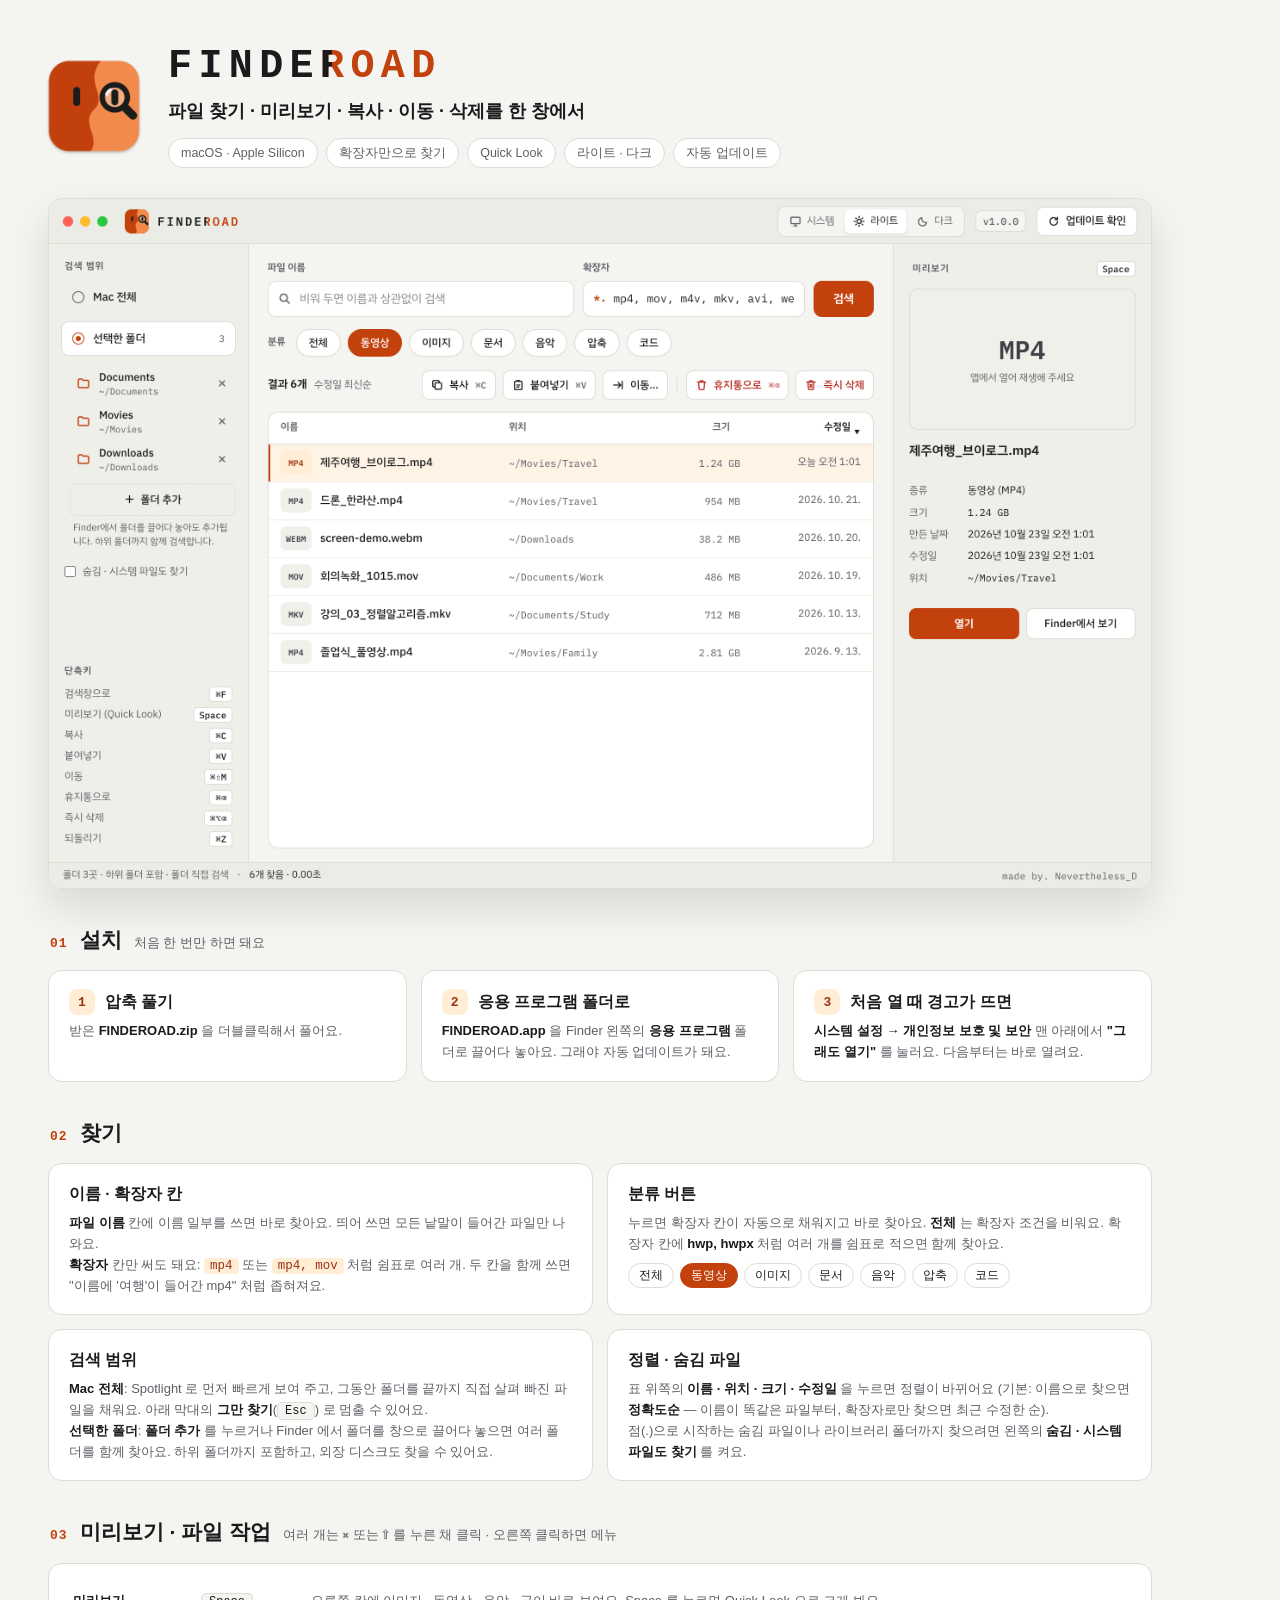
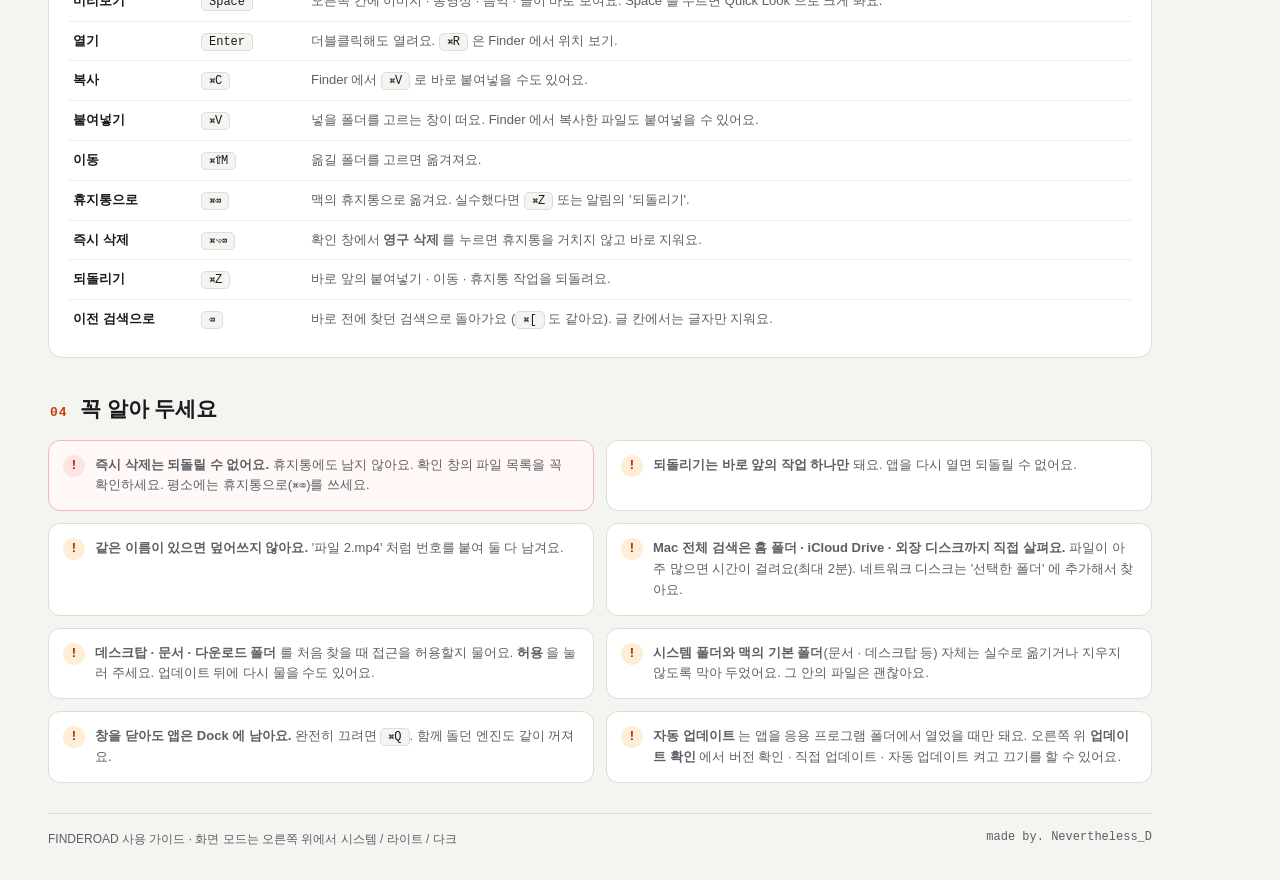
==== commit 7b7e0ef2: "1.0.3: Mac 전체에서도 끝까지 직접 훑기(여러 일꾼) · 확장자 여러 개 · 찾는 중 결과 보기 · 정확도순 · ⌫ 이전 검색 Co-Authored-By: Claude Op" ====
--- a/docs/guide.html
+++ b/docs/guide.html
@@ -82,11 +82,11 @@
 <div class="grid c2">
   <div class="card"><h3>이름 · 확장자 칸</h3><p><b>파일 이름</b> 칸에 이름 일부를 쓰면 바로 찾아요. 띄어 쓰면 모든 낱말이 들어간 파일만 나와요.<br>
     <b>확장자</b> 칸만 써도 돼요: <code>mp4</code> 또는 <code>mp4, mov</code> 처럼 쉼표로 여러 개. 두 칸을 함께 쓰면 "이름에 '여행'이 들어간 mp4" 처럼 좁혀져요.</p></div>
-  <div class="card"><h3>분류 버튼</h3><p>누르면 확장자 칸이 자동으로 채워지고 바로 찾아요. <b>전체</b> 는 확장자 조건을 비워요.</p>
+  <div class="card"><h3>분류 버튼</h3><p>누르면 확장자 칸이 자동으로 채워지고 바로 찾아요. <b>전체</b> 는 확장자 조건을 비워요. 확장자 칸에 <b>hwp, hwpx</b> 처럼 여러 개를 쉼표로 적으면 함께 찾아요.</p>
     <div class="chips"><span class="chip">전체</span><span class="chip on">동영상</span><span class="chip">이미지</span><span class="chip">문서</span><span class="chip">음악</span><span class="chip">압축</span><span class="chip">코드</span></div></div>
-  <div class="card"><h3>검색 범위</h3><p><b>Mac 전체</b>: macOS 의 Spotlight 로 맥 전체를 빠르게 찾아요.<br>
+  <div class="card"><h3>검색 범위</h3><p><b>Mac 전체</b>: Spotlight 로 먼저 빠르게 보여 주고, 그동안 폴더를 끝까지 직접 살펴 빠진 파일을 채워요. 아래 막대의 <b>그만 찾기</b>(<kbd>Esc</kbd>) 로 멈출 수 있어요.<br>
     <b>선택한 폴더</b>: <b>폴더 추가</b> 를 누르거나 Finder 에서 폴더를 창으로 끌어다 놓으면 여러 폴더를 함께 찾아요. 하위 폴더까지 포함하고, 외장 디스크도 찾을 수 있어요.</p></div>
-  <div class="card"><h3>정렬 · 숨김 파일</h3><p>표 위쪽의 <b>이름 · 위치 · 크기 · 수정일</b> 을 누르면 정렬이 바뀌어요 (기본: 최근 수정한 순).<br>
+  <div class="card"><h3>정렬 · 숨김 파일</h3><p>표 위쪽의 <b>이름 · 위치 · 크기 · 수정일</b> 을 누르면 정렬이 바뀌어요 (기본: 이름으로 찾으면 <b>정확도순</b> — 이름이 똑같은 파일부터, 확장자로만 찾으면 최근 수정한 순).<br>
     점(.)으로 시작하는 숨김 파일이나 라이브러리 폴더까지 찾으려면 왼쪽의 <b>숨김 · 시스템 파일도 찾기</b> 를 켜요.</p></div>
 </div>
 
@@ -101,6 +101,7 @@
   <tr><td>휴지통으로</td><td><kbd>⌘⌫</kbd></td><td>맥의 휴지통으로 옮겨요. 실수했다면 <kbd>⌘Z</kbd> 또는 알림의 '되돌리기'.</td></tr>
   <tr><td>즉시 삭제</td><td><kbd>⌘⌥⌫</kbd></td><td>확인 창에서 <b>영구 삭제</b> 를 누르면 휴지통을 거치지 않고 바로 지워요.</td></tr>
   <tr><td>되돌리기</td><td><kbd>⌘Z</kbd></td><td>바로 앞의 붙여넣기 · 이동 · 휴지통 작업을 되돌려요.</td></tr>
+  <tr><td>이전 검색으로</td><td><kbd>⌫</kbd></td><td>바로 전에 찾던 검색으로 돌아가요 (<kbd>⌘[</kbd> 도 같아요). 글 칸에서는 글자만 지워요.</td></tr>
 </table>
 </div>
 
@@ -109,7 +110,7 @@
   <li class="red"><b>즉시 삭제는 되돌릴 수 없어요.</b> 휴지통에도 남지 않아요. 확인 창의 파일 목록을 꼭 확인하세요. 평소에는 휴지통으로(⌘⌫)를 쓰세요.</li>
   <li><b>되돌리기는 바로 앞의 작업 하나만</b> 돼요. 앱을 다시 열면 되돌릴 수 없어요.</li>
   <li><b>같은 이름이 있으면 덮어쓰지 않아요.</b> '파일 2.mp4' 처럼 번호를 붙여 둘 다 남겨요.</li>
-  <li><b>Mac 전체 검색은 Spotlight 를 써요.</b> 외장 디스크나 Spotlight 에서 뺀 폴더는 '선택한 폴더' 에 추가해야 찾아요. 방금 만든 파일은 잠시 뒤에 나올 수 있어요.</li>
+  <li><b>Mac 전체 검색은 홈 폴더 · iCloud Drive · 외장 디스크까지 직접 살펴요.</b> 파일이 아주 많으면 시간이 걸려요(최대 2분). 네트워크 디스크는 '선택한 폴더' 에 추가해서 찾아요.</li>
   <li><b>데스크탑 · 문서 · 다운로드 폴더</b> 를 처음 찾을 때 접근을 허용할지 물어요. <b>허용</b> 을 눌러 주세요. 업데이트 뒤에 다시 물을 수도 있어요.</li>
   <li><b>시스템 폴더와 맥의 기본 폴더</b>(문서 · 데스크탑 등) 자체는 실수로 옮기거나 지우지 않도록 막아 두었어요. 그 안의 파일은 괜찮아요.</li>
   <li><b>창을 닫아도 앱은 Dock 에 남아요.</b> 완전히 끄려면 <kbd>⌘Q</kbd>. 함께 돌던 엔진도 같이 꺼져요.</li>
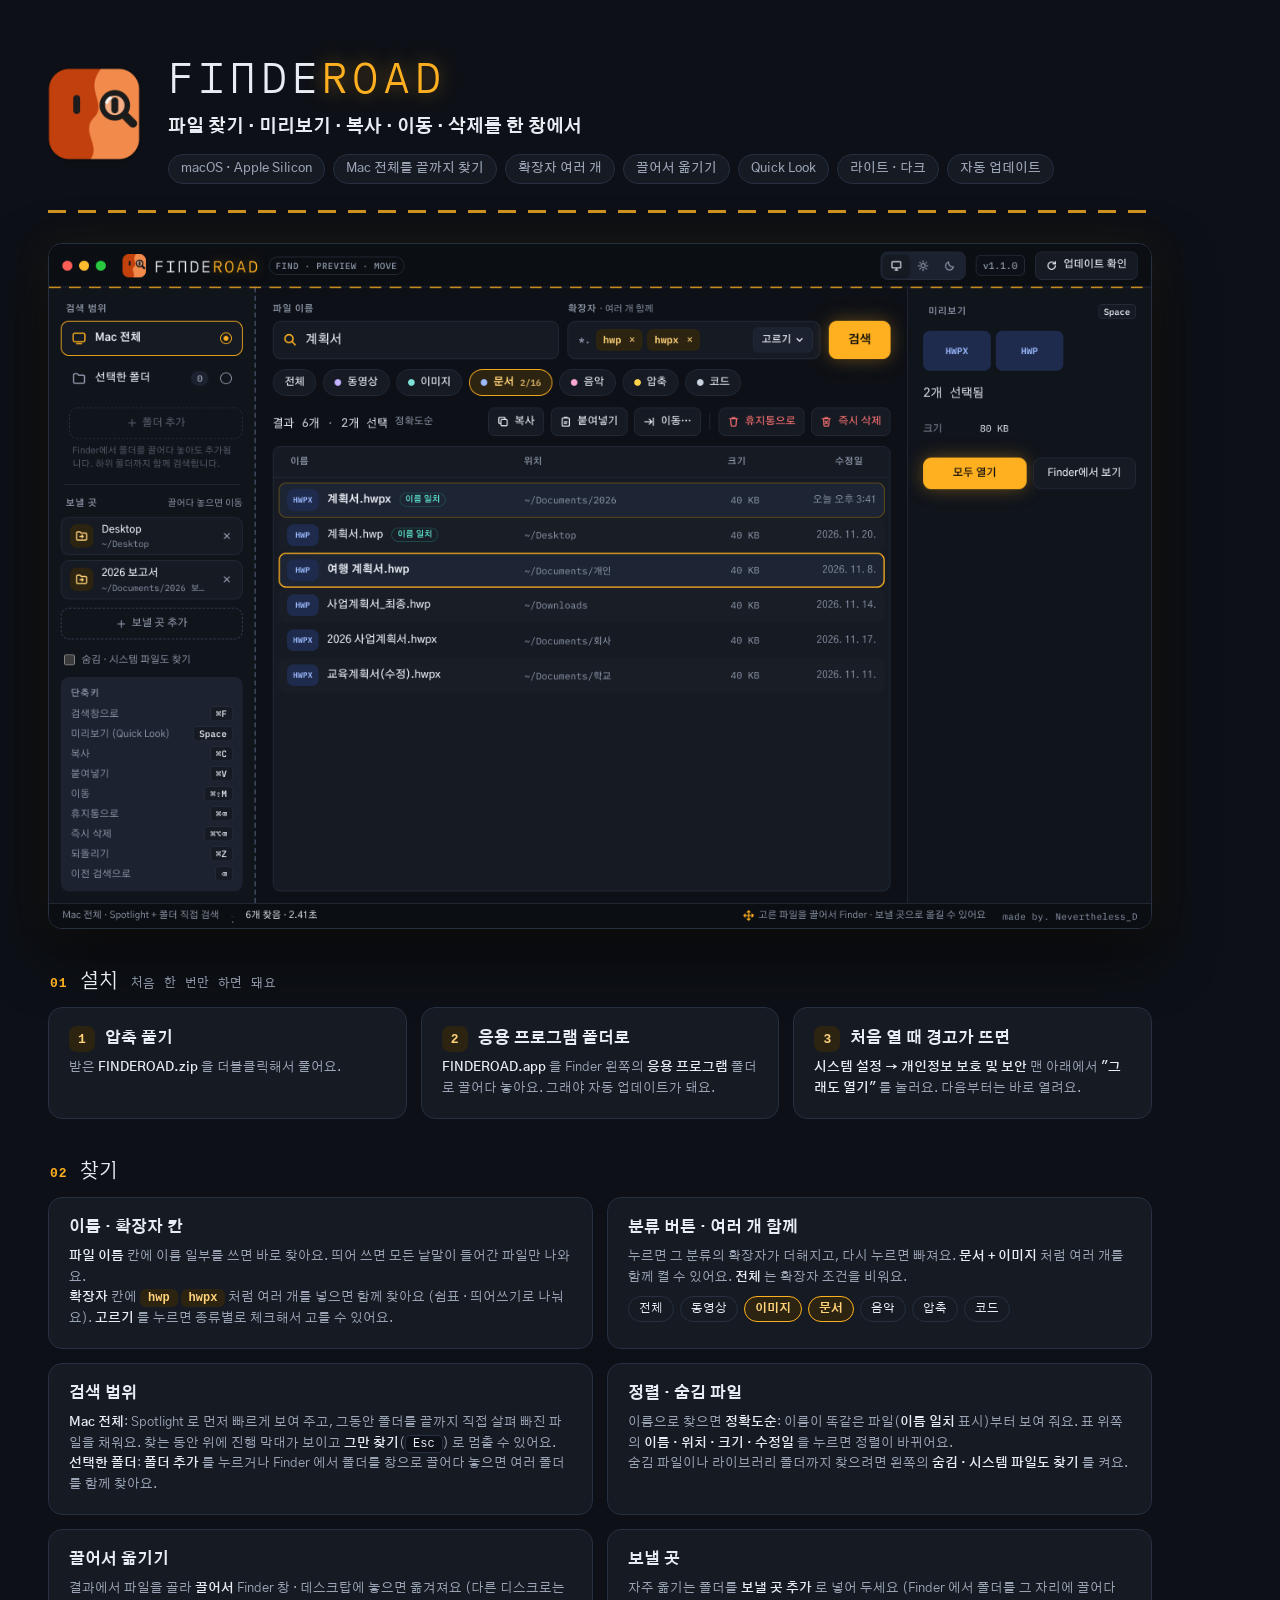
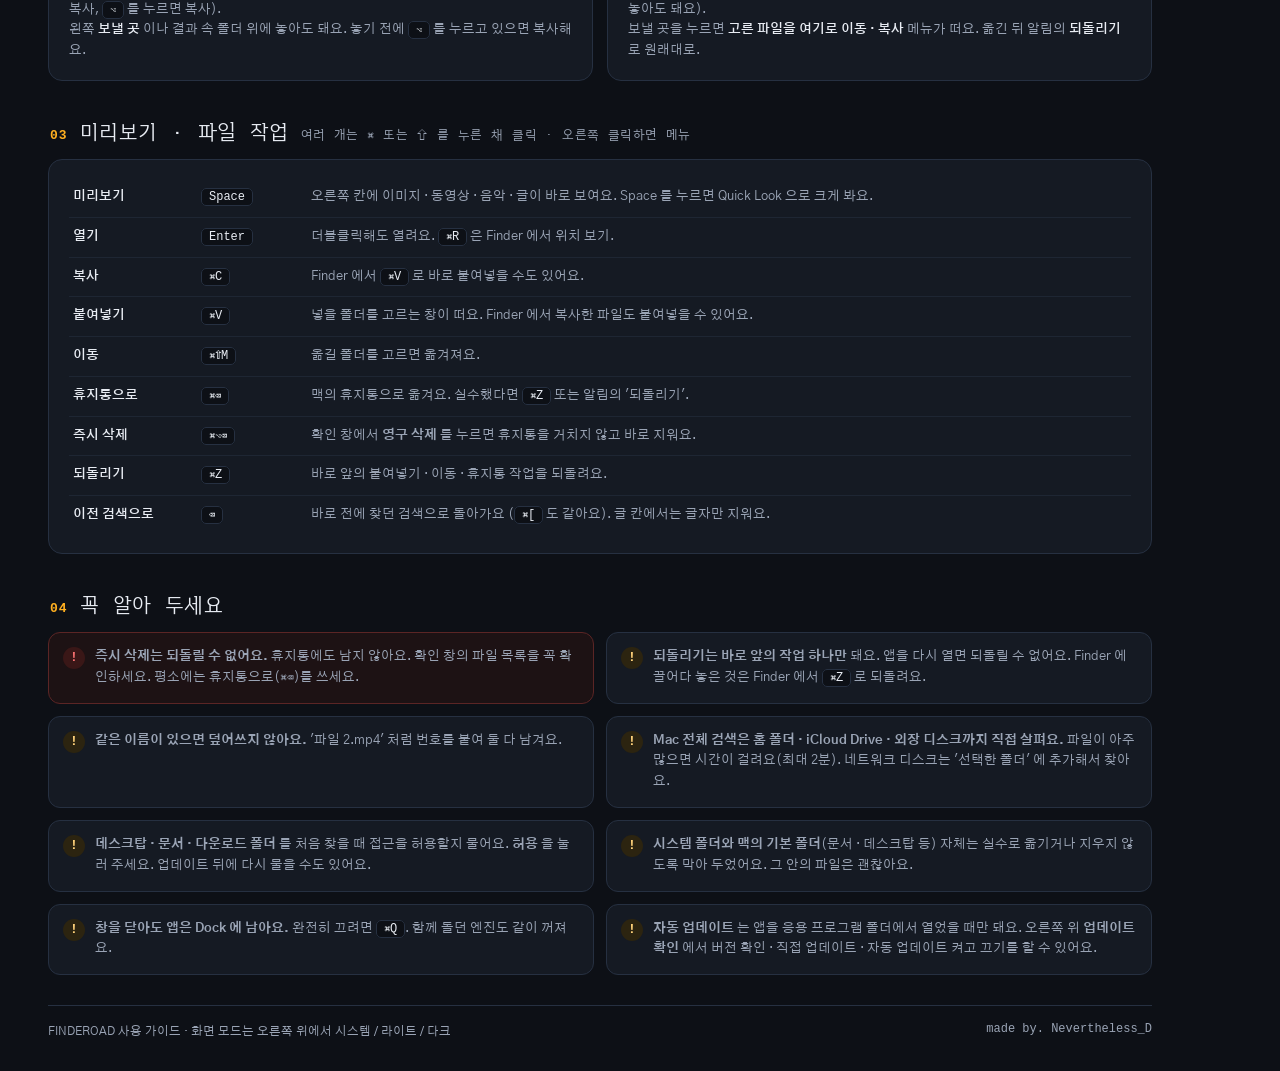
==== commit 35674d96: "1.1.0: 사용 가이드를 밤의 고속도로 분위기로, 끌기 안내는 아래 막대로 Co-Authored-By: Claude Opus 5.5 <noreply@anthropic.com> C" ====
--- a/docs/guide.html
+++ b/docs/guide.html
@@ -4,36 +4,39 @@
 <meta charset="utf-8">
 <title>FINDEROAD 사용 가이드</title>
 <!-- 사용 가이드 이미지 원본. scripts/guide.py 로 docs/FINDEROAD_사용가이드.png 를 만들어요 -->
-<link rel="stylesheet" href="../engine/web/fonts/plex-sans-kr.css">
+<link rel="stylesheet" href="../engine/web/fonts/gothic-a1.css">
+<link rel="stylesheet" href="../engine/web/fonts/orbit.css">
 <link rel="stylesheet" href="../engine/web/fonts/plex-mono.css">
 <style>
 :root {
-  --bg: #F4F4F1; --chrome: #ECECE7; --surface: #FFFFFF; --ink: #1A1A1C; --muted: #5E5E66; --line: #DDDDD6; --line-soft: #EEEEE9;
-  --accent: #C2410C; --accent-soft: #FFEDD5; --accent-ink: #9A3412; --danger: #B42318; --danger-soft: #FEE4E2;
-  --sans: "IBM Plex Sans KR", sans-serif; --mono: "IBM Plex Mono", monospace;
+  --bg: #0D1016; --chrome: #0B0E13; --surface: #151A23; --well: #1C2230; --ink: #E8ECF3; --muted: #9AA4B5; --line: #263041; --line-soft: #1E2633;
+  --accent: #FFB020; --accent-soft: #2C2410; --accent-ink: #FFD27A; --danger: #F87171; --danger-soft: #3A1717;
+  --sans: "Gothic A1", sans-serif; --display: "Orbit", "Gothic A1", sans-serif; --mono: "IBM Plex Mono", monospace;
 }
 * { box-sizing: border-box; }
 body { margin: 0; width: 1200px; background: var(--bg); color: var(--ink); font: 14px/1.6 var(--sans); -webkit-font-smoothing: antialiased; }
 .wrap { padding: 44px 48px 30px; }
 .hero { display: flex; align-items: center; gap: 28px; }
 .hero img { width: 112px; height: 112px; margin: -10px; }
-.wm { font: 600 40px var(--mono); letter-spacing: .16em; white-space: nowrap; }
+.wm { font: 400 42px var(--display); letter-spacing: .14em; white-space: nowrap; }
+.wm span { color: var(--accent); text-shadow: 0 0 18px rgba(255,176,32,.45); }
+.road { height: 3px; margin: 26px 0 0; background: repeating-linear-gradient(90deg, var(--accent) 0 18px, transparent 18px 30px); opacity: .8; }
 .wm .r { position: relative; display: inline-block; letter-spacing: 0; margin-right: .16em; color: var(--accent); }
 .wm .r span { position: absolute; left: 0; top: 0; color: var(--ink); clip-path: inset(0 50% 0 0); }
 .wm .o { color: var(--accent); }
-.hero p { margin: 8px 0 12px; font-size: 18px; font-weight: 600; }
+.hero p { margin: 8px 0 12px; font-size: 18px; font-weight: 700; }
 .pills { display: flex; gap: 8px; flex-wrap: wrap; }
 .pill { padding: 4px 12px; border-radius: 999px; border: 1px solid var(--line); background: var(--surface); font-size: 12.5px; font-weight: 500; color: var(--muted); }
-.shot { margin: 30px 0 6px; border-radius: 14px; overflow: hidden; border: 1px solid var(--line); box-shadow: 0 18px 40px rgba(20,20,20,.12); }
+.shot { margin: 30px 0 6px; border-radius: 14px; overflow: hidden; border: 1px solid var(--line); box-shadow: 0 24px 60px rgba(0,0,0,.55), 0 0 40px rgba(255,176,32,.08); }
 .shot img { display: block; width: 100%; }
-h2 { margin: 34px 2px 14px; font-size: 21px; font-weight: 600; display: flex; align-items: baseline; gap: 12px; }
+h2 { margin: 34px 2px 14px; font: 400 21px var(--display); letter-spacing: .02em; display: flex; align-items: baseline; gap: 12px; }
 h2 small { font-size: 13px; font-weight: 400; color: var(--muted); }
 h2 .n { font: 600 13px var(--mono); color: var(--accent); letter-spacing: .08em; }
 .grid { display: grid; gap: 14px; }
 .c3 { grid-template-columns: repeat(3, minmax(0, 1fr)); }
 .c2 { grid-template-columns: repeat(2, minmax(0, 1fr)); }
 .card { background: var(--surface); border: 1px solid var(--line); border-radius: 14px; padding: 18px 20px; }
-.card h3 { margin: 0 0 6px; font-size: 15.5px; font-weight: 600; display: flex; align-items: center; gap: 10px; }
+.card h3 { margin: 0 0 6px; font-size: 15.5px; font-weight: 700; display: flex; align-items: center; gap: 10px; }
 .card p { margin: 0; color: var(--muted); font-size: 13px; }
 .card p b, .card li b { color: var(--ink); font-weight: 600; }
 .num { display: inline-grid; place-items: center; width: 26px; height: 26px; border-radius: 8px; background: var(--accent-soft); color: var(--accent-ink); font: 600 13px var(--mono); flex: 0 0 auto; }
@@ -41,7 +44,8 @@
 kbd { font: 500 12px var(--mono); padding: 1px 7px; border-radius: 5px; border: 1px solid var(--line); background: var(--bg); color: var(--ink); white-space: nowrap; }
 .chips { display: flex; gap: 6px; flex-wrap: wrap; margin-top: 8px; }
 .chip { padding: 2px 10px; border-radius: 999px; border: 1px solid var(--line); font-size: 12px; }
-.chip.on { background: var(--accent); border-color: var(--accent); color: #fff; }
+.chip.on { background: var(--accent-soft); border: 1.5px solid var(--accent); color: var(--accent-ink); font-weight: 700; }
+.tok { font: 600 12px var(--mono); background: var(--accent-soft); color: var(--accent-ink); padding: 2px 8px; border-radius: 6px; }
 table { width: 100%; border-collapse: collapse; }
 td { padding: 9px 4px; border-bottom: 1px solid var(--line-soft); vertical-align: top; font-size: 13px; }
 tr:last-child td { border-bottom: 0; }
@@ -51,7 +55,7 @@
 .warn { list-style: none; margin: 0; padding: 0; display: grid; grid-template-columns: repeat(2, minmax(0, 1fr)); gap: 12px; }
 .warn li { background: var(--surface); border: 1px solid var(--line); border-radius: 12px; padding: 14px 16px 14px 46px; position: relative; font-size: 13px; color: var(--muted); }
 .warn li::before { content: "!"; position: absolute; left: 14px; top: 14px; width: 22px; height: 22px; border-radius: 50%; background: var(--accent-soft); color: var(--accent-ink); font: 600 13px/22px var(--mono); text-align: center; }
-.warn li.red { border-color: #F3B8B2; background: #FFF8F7; }
+.warn li.red { border-color: #5B2525; background: #1D1214; }
 .warn li.red::before { background: var(--danger-soft); color: var(--danger); }
 .foot { margin-top: 30px; padding-top: 16px; border-top: 1px solid var(--line); display: flex; justify-content: space-between; color: var(--muted); font-size: 12px; }
 .foot .made { font: 12px var(--mono); }
@@ -63,12 +67,13 @@
 <div class="hero">
   <img src="../app/AppIcon.png" alt="">
   <div>
-    <div class="wm">FINDE<span class="r">R<span>R</span></span><span class="o">OAD</span></div>
+    <div class="wm">FINDE<span>ROAD</span></div>
     <p>파일 찾기 · 미리보기 · 복사 · 이동 · 삭제를 한 창에서</p>
-    <div class="pills"><span class="pill">macOS · Apple Silicon</span><span class="pill">확장자만으로 찾기</span><span class="pill">Quick Look</span><span class="pill">라이트 · 다크</span><span class="pill">자동 업데이트</span></div>
+    <div class="pills"><span class="pill">macOS · Apple Silicon</span><span class="pill">Mac 전체를 끝까지 찾기</span><span class="pill">확장자 여러 개</span><span class="pill">끌어서 옮기기</span><span class="pill">Quick Look</span><span class="pill">라이트 · 다크</span><span class="pill">자동 업데이트</span></div>
   </div>
 </div>
 
+<div class="road"></div>
 <div class="shot"><img src="guide-screen.png" alt="FINDEROAD 화면"></div>
 
 <h2><span class="n">01</span>설치 <small>처음 한 번만 하면 돼요</small></h2>
@@ -81,13 +86,17 @@
 <h2><span class="n">02</span>찾기</h2>
 <div class="grid c2">
   <div class="card"><h3>이름 · 확장자 칸</h3><p><b>파일 이름</b> 칸에 이름 일부를 쓰면 바로 찾아요. 띄어 쓰면 모든 낱말이 들어간 파일만 나와요.<br>
-    <b>확장자</b> 칸만 써도 돼요: <code>mp4</code> 또는 <code>mp4, mov</code> 처럼 쉼표로 여러 개. 두 칸을 함께 쓰면 "이름에 '여행'이 들어간 mp4" 처럼 좁혀져요.</p></div>
-  <div class="card"><h3>분류 버튼</h3><p>누르면 확장자 칸이 자동으로 채워지고 바로 찾아요. <b>전체</b> 는 확장자 조건을 비워요. 확장자 칸에 <b>hwp, hwpx</b> 처럼 여러 개를 쉼표로 적으면 함께 찾아요.</p>
-    <div class="chips"><span class="chip">전체</span><span class="chip on">동영상</span><span class="chip">이미지</span><span class="chip">문서</span><span class="chip">음악</span><span class="chip">압축</span><span class="chip">코드</span></div></div>
-  <div class="card"><h3>검색 범위</h3><p><b>Mac 전체</b>: Spotlight 로 먼저 빠르게 보여 주고, 그동안 폴더를 끝까지 직접 살펴 빠진 파일을 채워요. 아래 막대의 <b>그만 찾기</b>(<kbd>Esc</kbd>) 로 멈출 수 있어요.<br>
-    <b>선택한 폴더</b>: <b>폴더 추가</b> 를 누르거나 Finder 에서 폴더를 창으로 끌어다 놓으면 여러 폴더를 함께 찾아요. 하위 폴더까지 포함하고, 외장 디스크도 찾을 수 있어요.</p></div>
-  <div class="card"><h3>정렬 · 숨김 파일</h3><p>표 위쪽의 <b>이름 · 위치 · 크기 · 수정일</b> 을 누르면 정렬이 바뀌어요 (기본: 이름으로 찾으면 <b>정확도순</b> — 이름이 똑같은 파일부터, 확장자로만 찾으면 최근 수정한 순).<br>
-    점(.)으로 시작하는 숨김 파일이나 라이브러리 폴더까지 찾으려면 왼쪽의 <b>숨김 · 시스템 파일도 찾기</b> 를 켜요.</p></div>
+    <b>확장자</b> 칸에 <span class="tok">hwp</span> <span class="tok">hwpx</span> 처럼 여러 개를 넣으면 함께 찾아요 (쉼표 · 띄어쓰기로 나눠요). <b>고르기</b> 를 누르면 종류별로 체크해서 고를 수 있어요.</p></div>
+  <div class="card"><h3>분류 버튼 · 여러 개 함께</h3><p>누르면 그 분류의 확장자가 더해지고, 다시 누르면 빠져요. <b>문서 + 이미지</b> 처럼 여러 개를 함께 켤 수 있어요. <b>전체</b> 는 확장자 조건을 비워요.</p>
+    <div class="chips"><span class="chip">전체</span><span class="chip">동영상</span><span class="chip on">이미지</span><span class="chip on">문서</span><span class="chip">음악</span><span class="chip">압축</span><span class="chip">코드</span></div></div>
+  <div class="card"><h3>검색 범위</h3><p><b>Mac 전체</b>: Spotlight 로 먼저 빠르게 보여 주고, 그동안 폴더를 끝까지 직접 살펴 빠진 파일을 채워요. 찾는 동안 위에 진행 막대가 보이고 <b>그만 찾기</b>(<kbd>Esc</kbd>) 로 멈출 수 있어요.<br>
+    <b>선택한 폴더</b>: <b>폴더 추가</b> 를 누르거나 Finder 에서 폴더를 창으로 끌어다 놓으면 여러 폴더를 함께 찾아요.</p></div>
+  <div class="card"><h3>정렬 · 숨김 파일</h3><p>이름으로 찾으면 <b>정확도순</b>: 이름이 똑같은 파일(<b>이름 일치</b> 표시)부터 보여 줘요. 표 위쪽의 <b>이름 · 위치 · 크기 · 수정일</b> 을 누르면 정렬이 바뀌어요.<br>
+    숨김 파일이나 라이브러리 폴더까지 찾으려면 왼쪽의 <b>숨김 · 시스템 파일도 찾기</b> 를 켜요.</p></div>
+  <div class="card"><h3>끌어서 옮기기</h3><p>결과에서 파일을 골라 <b>끌어서</b> Finder 창 · 데스크탑에 놓으면 옮겨져요 (다른 디스크로는 복사, <kbd>⌥</kbd> 를 누르면 복사).<br>
+    왼쪽 <b>보낼 곳</b> 이나 결과 속 폴더 위에 놓아도 돼요. 놓기 전에 <kbd>⌥</kbd> 를 누르고 있으면 복사해요.</p></div>
+  <div class="card"><h3>보낼 곳</h3><p>자주 옮기는 폴더를 <b>보낼 곳 추가</b> 로 넣어 두세요 (Finder 에서 폴더를 그 자리에 끌어다 놓아도 돼요).<br>
+    보낼 곳을 누르면 <b>고른 파일을 여기로 이동 · 복사</b> 메뉴가 떠요. 옮긴 뒤 알림의 <b>되돌리기</b> 로 원래대로.</p></div>
 </div>
 
 <h2><span class="n">03</span>미리보기 · 파일 작업 <small>여러 개는 ⌘ 또는 ⇧ 를 누른 채 클릭 · 오른쪽 클릭하면 메뉴</small></h2>
@@ -108,7 +117,7 @@
 <h2><span class="n">04</span>꼭 알아 두세요</h2>
 <ul class="warn">
   <li class="red"><b>즉시 삭제는 되돌릴 수 없어요.</b> 휴지통에도 남지 않아요. 확인 창의 파일 목록을 꼭 확인하세요. 평소에는 휴지통으로(⌘⌫)를 쓰세요.</li>
-  <li><b>되돌리기는 바로 앞의 작업 하나만</b> 돼요. 앱을 다시 열면 되돌릴 수 없어요.</li>
+  <li><b>되돌리기는 바로 앞의 작업 하나만</b> 돼요. 앱을 다시 열면 되돌릴 수 없어요. Finder 에 끌어다 놓은 것은 Finder 에서 <kbd>⌘Z</kbd> 로 되돌려요.</li>
   <li><b>같은 이름이 있으면 덮어쓰지 않아요.</b> '파일 2.mp4' 처럼 번호를 붙여 둘 다 남겨요.</li>
   <li><b>Mac 전체 검색은 홈 폴더 · iCloud Drive · 외장 디스크까지 직접 살펴요.</b> 파일이 아주 많으면 시간이 걸려요(최대 2분). 네트워크 디스크는 '선택한 폴더' 에 추가해서 찾아요.</li>
   <li><b>데스크탑 · 문서 · 다운로드 폴더</b> 를 처음 찾을 때 접근을 허용할지 물어요. <b>허용</b> 을 눌러 주세요. 업데이트 뒤에 다시 물을 수도 있어요.</li>
--- a/engine/web/fonts/gothic-a1.css
+++ b/engine/web/fonts/gothic-a1.css
@@ -0,0 +1,4941 @@
+/* gothic-a1-[0]-400-normal */
+@font-face {
+  font-family: 'Gothic A1';
+  font-style: normal;
+  font-display: swap;
+  font-weight: 400;
+  src: url(ga1/gothic-a1-0-400-normal.woff2) format('woff2');
+  unicode-range: U+f9ca-fa0b,U+ff03-ff05,U+ff07,U+ff0a-ff0b,U+ff0d-ff19,U+ff1b,U+ff1d,U+ff20-ff5b,U+ff5d,U+ffe0-ffe3,U+ffe5-ffe6;
+}
+
+/* gothic-a1-[2]-400-normal */
+@font-face {
+  font-family: 'Gothic A1';
+  font-style: normal;
+  font-display: swap;
+  font-weight: 400;
+  src: url(ga1/gothic-a1-2-400-normal.woff2) format('woff2');
+  unicode-range: U+d723-d728,U+d72a-d733,U+d735-d748,U+d74a-d74f,U+d752-d753,U+d755-d757,U+d75a-d75f,U+d762-d764,U+d766-d768,U+d76a-d76b,U+d76d-d76f,U+d771-d787,U+d789-d78b,U+d78d-d78f,U+d791-d797,U+d79a,U+d79c,U+d79e-d7a3,U+f900-f909,U+f90b-f92e;
+}
+
+/* gothic-a1-[3]-400-normal */
+@font-face {
+  font-family: 'Gothic A1';
+  font-style: normal;
+  font-display: swap;
+  font-weight: 400;
+  src: url(ga1/gothic-a1-3-400-normal.woff2) format('woff2');
+  unicode-range: U+d679-d68b,U+d68e-d69e,U+d6a0,U+d6a2-d6a7,U+d6a9-d6c3,U+d6c6-d6c7,U+d6c9-d6cb,U+d6cd-d6d3,U+d6d5-d6d6,U+d6d8-d6e3,U+d6e5-d6e7,U+d6e9-d6fb,U+d6fd-d717,U+d719-d71f,U+d721-d722;
+}
+
+/* gothic-a1-[4]-400-normal */
+@font-face {
+  font-family: 'Gothic A1';
+  font-style: normal;
+  font-display: swap;
+  font-weight: 400;
+  src: url(ga1/gothic-a1-4-400-normal.woff2) format('woff2');
+  unicode-range: U+d5bc-d5c7,U+d5ca-d5cb,U+d5cd-d5cf,U+d5d1-d5d7,U+d5d9-d5da,U+d5dc,U+d5de-d5e3,U+d5e6-d5e7,U+d5e9-d5eb,U+d5ed-d5f6,U+d5f8,U+d5fa-d5ff,U+d602-d603,U+d605-d607,U+d609-d60f,U+d612-d613,U+d616-d61b,U+d61d-d637,U+d63a-d63b,U+d63d-d63f,U+d641-d647,U+d64a-d64c,U+d64e-d653,U+d656-d657,U+d659-d65b,U+d65d-d666,U+d668,U+d66a-d678;
+}
+
+/* gothic-a1-[5]-400-normal */
+@font-face {
+  font-family: 'Gothic A1';
+  font-style: normal;
+  font-display: swap;
+  font-weight: 400;
+  src: url(ga1/gothic-a1-5-400-normal.woff2) format('woff2');
+  unicode-range: U+d507,U+d509-d50b,U+d50d-d513,U+d515-d53b,U+d53e-d53f,U+d541-d543,U+d545-d54c,U+d54e,U+d550,U+d552-d557,U+d55a-d55b,U+d55d-d55f,U+d561-d564,U+d566-d567,U+d56a,U+d56c,U+d56e-d573,U+d576-d577,U+d579-d583,U+d585-d586,U+d58a-d5a4,U+d5a6-d5bb;
+}
+
+/* gothic-a1-[6]-400-normal */
+@font-face {
+  font-family: 'Gothic A1';
+  font-style: normal;
+  font-display: swap;
+  font-weight: 400;
+  src: url(ga1/gothic-a1-6-400-normal.woff2) format('woff2');
+  unicode-range: U+d464-d477,U+d47a-d47b,U+d47d-d47f,U+d481-d487,U+d489-d48a,U+d48c,U+d48e-d4e7,U+d4e9-d503,U+d505-d506;
+}
+
+/* gothic-a1-[7]-400-normal */
+@font-face {
+  font-family: 'Gothic A1';
+  font-style: normal;
+  font-display: swap;
+  font-weight: 400;
+  src: url(ga1/gothic-a1-7-400-normal.woff2) format('woff2');
+  unicode-range: U+d3bf-d3c7,U+d3ca-d3cf,U+d3d1-d3eb,U+d3ee-d3ef,U+d3f1-d3f3,U+d3f5-d3fb,U+d3fd-d400,U+d402-d45b,U+d45d-d463;
+}
+
+/* gothic-a1-[8]-400-normal */
+@font-face {
+  font-family: 'Gothic A1';
+  font-style: normal;
+  font-display: swap;
+  font-weight: 400;
+  src: url(ga1/gothic-a1-8-400-normal.woff2) format('woff2');
+  unicode-range: U+d2ff,U+d302-d304,U+d306-d30b,U+d30f,U+d311-d313,U+d315-d31b,U+d31e,U+d322-d324,U+d326-d327,U+d32a-d32b,U+d32d-d32f,U+d331-d337,U+d339-d33c,U+d33e-d37b,U+d37e-d37f,U+d381-d383,U+d385-d38b,U+d38e-d390,U+d392-d397,U+d39a-d39b,U+d39d-d39f,U+d3a1-d3a7,U+d3a9-d3aa,U+d3ac,U+d3ae-d3b3,U+d3b5-d3b7,U+d3b9-d3bb,U+d3bd-d3be;
+}
+
+/* gothic-a1-[9]-400-normal */
+@font-face {
+  font-family: 'Gothic A1';
+  font-style: normal;
+  font-display: swap;
+  font-weight: 400;
+  src: url(ga1/gothic-a1-9-400-normal.woff2) format('woff2');
+  unicode-range: U+d257-d27f,U+d281-d29b,U+d29d-d29f,U+d2a1-d2ab,U+d2ad-d2b7,U+d2ba-d2bb,U+d2bd-d2bf,U+d2c1-d2c7,U+d2c9-d2ef,U+d2f2-d2f3,U+d2f5-d2f7,U+d2f9-d2fe;
+}
+
+/* gothic-a1-[10]-400-normal */
+@font-face {
+  font-family: 'Gothic A1';
+  font-style: normal;
+  font-display: swap;
+  font-weight: 400;
+  src: url(ga1/gothic-a1-10-400-normal.woff2) format('woff2');
+  unicode-range: U+d1b4,U+d1b6-d1f3,U+d1f5-d22b,U+d22e-d22f,U+d231-d233,U+d235-d23b,U+d23d-d240,U+d242-d256;
+}
+
+/* gothic-a1-[11]-400-normal */
+@font-face {
+  font-family: 'Gothic A1';
+  font-style: normal;
+  font-display: swap;
+  font-weight: 400;
+  src: url(ga1/gothic-a1-11-400-normal.woff2) format('woff2');
+  unicode-range: U+d105-d12f,U+d132-d133,U+d135-d137,U+d139-d13f,U+d141-d142,U+d144,U+d146-d14b,U+d14e-d14f,U+d151-d153,U+d155-d15b,U+d15e-d187,U+d189-d19f,U+d1a2-d1a3,U+d1a5-d1a7,U+d1a9-d1af,U+d1b2-d1b3;
+}
+
+/* gothic-a1-[12]-400-normal */
+@font-face {
+  font-family: 'Gothic A1';
+  font-style: normal;
+  font-display: swap;
+  font-weight: 400;
+  src: url(ga1/gothic-a1-12-400-normal.woff2) format('woff2');
+  unicode-range: U+d04b-d04f,U+d051-d057,U+d059-d06b,U+d06d-d06f,U+d071-d073,U+d075-d07b,U+d07e-d0a3,U+d0a6-d0a7,U+d0a9-d0ab,U+d0ad-d0b3,U+d0b6,U+d0b8,U+d0ba-d0bf,U+d0c2-d0c3,U+d0c5-d0c7,U+d0c9-d0cf,U+d0d2,U+d0d6-d0db,U+d0de-d0df,U+d0e1-d0e3,U+d0e5-d0eb,U+d0ee-d0f0,U+d0f2-d104;
+}
+
+/* gothic-a1-[13]-400-normal */
+@font-face {
+  font-family: 'Gothic A1';
+  font-style: normal;
+  font-display: swap;
+  font-weight: 400;
+  src: url(ga1/gothic-a1-13-400-normal.woff2) format('woff2');
+  unicode-range: U+cfa2-cfc3,U+cfc5-cfdf,U+cfe2-cfe3,U+cfe5-cfe7,U+cfe9-cff4,U+cff6-cffb,U+cffd-cfff,U+d001-d003,U+d005-d017,U+d019-d033,U+d036-d037,U+d039-d03b,U+d03d-d04a;
+}
+
+/* gothic-a1-[14]-400-normal */
+@font-face {
+  font-family: 'Gothic A1';
+  font-style: normal;
+  font-display: swap;
+  font-weight: 400;
+  src: url(ga1/gothic-a1-14-400-normal.woff2) format('woff2');
+  unicode-range: U+cef0-cef3,U+cef6,U+cef9-ceff,U+cf01-cf03,U+cf05-cf07,U+cf09-cf0f,U+cf11-cf12,U+cf14-cf1b,U+cf1d-cf1f,U+cf21-cf2f,U+cf31-cf53,U+cf56-cf57,U+cf59-cf5b,U+cf5d-cf63,U+cf66,U+cf68,U+cf6a-cf6f,U+cf71-cf84,U+cf86-cf8b,U+cf8d-cfa1;
+}
+
+/* gothic-a1-[15]-400-normal */
+@font-face {
+  font-family: 'Gothic A1';
+  font-style: normal;
+  font-display: swap;
+  font-weight: 400;
+  src: url(ga1/gothic-a1-15-400-normal.woff2) format('woff2');
+  unicode-range: U+ce3c-ce57,U+ce5a-ce5b,U+ce5d-ce5f,U+ce61-ce67,U+ce6a,U+ce6c,U+ce6e-ce73,U+ce76-ce77,U+ce79-ce7b,U+ce7d-ce83,U+ce85-ce88,U+ce8a-ce8f,U+ce91-ce93,U+ce95-ce97,U+ce99-ce9f,U+cea2,U+cea4-ceab,U+cead-cee3,U+cee6-cee7,U+cee9-ceeb,U+ceed-ceef;
+}
+
+/* gothic-a1-[16]-400-normal */
+@font-face {
+  font-family: 'Gothic A1';
+  font-style: normal;
+  font-display: swap;
+  font-weight: 400;
+  src: url(ga1/gothic-a1-16-400-normal.woff2) format('woff2');
+  unicode-range: U+cd92-cd93,U+cd96-cd97,U+cd99-cd9b,U+cd9d-cda3,U+cda6-cda8,U+cdaa-cdaf,U+cdb1-cdc3,U+cdc5-cdcb,U+cdcd-cde7,U+cde9-ce03,U+ce05-ce1f,U+ce22-ce34,U+ce36-ce3b;
+}
+
+/* gothic-a1-[17]-400-normal */
+@font-face {
+  font-family: 'Gothic A1';
+  font-style: normal;
+  font-display: swap;
+  font-weight: 400;
+  src: url(ga1/gothic-a1-17-400-normal.woff2) format('woff2');
+  unicode-range: U+ccef-cd07,U+cd0a-cd0b,U+cd0d-cd1a,U+cd1c,U+cd1e-cd2b,U+cd2d-cd5b,U+cd5d-cd77,U+cd79-cd91;
+}
+
+/* gothic-a1-[18]-400-normal */
+@font-face {
+  font-family: 'Gothic A1';
+  font-style: normal;
+  font-display: swap;
+  font-weight: 400;
+  src: url(ga1/gothic-a1-18-400-normal.woff2) format('woff2');
+  unicode-range: U+cc3f-cc43,U+cc46-cc47,U+cc49-cc4b,U+cc4d-cc53,U+cc55-cc58,U+cc5a-cc5f,U+cc61-cc97,U+cc9a-cc9b,U+cc9d-cc9f,U+cca1-cca7,U+ccaa,U+ccac,U+ccae-ccb3,U+ccb6-ccb7,U+ccb9-ccbb,U+ccbd-cccf,U+ccd1-cce3,U+cce5-ccee;
+}
+
+/* gothic-a1-[19]-400-normal */
+@font-face {
+  font-family: 'Gothic A1';
+  font-style: normal;
+  font-display: swap;
+  font-weight: 400;
+  src: url(ga1/gothic-a1-19-400-normal.woff2) format('woff2');
+  unicode-range: U+cb91-cbd3,U+cbd5-cbe3,U+cbe5-cc0b,U+cc0e-cc0f,U+cc11-cc13,U+cc15-cc1b,U+cc1d-cc20,U+cc23-cc27,U+cc2a-cc2b,U+cc2d,U+cc2f,U+cc31-cc37,U+cc3a,U+cc3c;
+}
+
+/* gothic-a1-[20]-400-normal */
+@font-face {
+  font-family: 'Gothic A1';
+  font-style: normal;
+  font-display: swap;
+  font-weight: 400;
+  src: url(ga1/gothic-a1-20-400-normal.woff2) format('woff2');
+  unicode-range: U+caf4-cb47,U+cb4a-cb90;
+}
+
+/* gothic-a1-[21]-400-normal */
+@font-face {
+  font-family: 'Gothic A1';
+  font-style: normal;
+  font-display: swap;
+  font-weight: 400;
+  src: url(ga1/gothic-a1-21-400-normal.woff2) format('woff2');
+  unicode-range: U+ca4a-ca4b,U+ca4e-ca4f,U+ca51-ca53,U+ca55-ca5b,U+ca5d-ca60,U+ca62-ca83,U+ca85-cabb,U+cabe-cabf,U+cac1-cac3,U+cac5-cacb,U+cacd-cad0,U+cad2,U+cad4-cad8,U+cada-caf3;
+}
+
+/* gothic-a1-[22]-400-normal */
+@font-face {
+  font-family: 'Gothic A1';
+  font-style: normal;
+  font-display: swap;
+  font-weight: 400;
+  src: url(ga1/gothic-a1-22-400-normal.woff2) format('woff2');
+  unicode-range: U+c996-c997,U+c99a-c99c,U+c99e-c9bf,U+c9c2-c9c3,U+c9c5-c9c7,U+c9c9-c9cf,U+c9d2,U+c9d4,U+c9d7-c9d8,U+c9db,U+c9de-c9df,U+c9e1-c9e3,U+c9e5-c9e6,U+c9e8-c9eb,U+c9ee-c9f0,U+c9f2-c9f7,U+c9f9-ca0b,U+ca0d-ca28,U+ca2a-ca49;
+}
+
+/* gothic-a1-[23]-400-normal */
+@font-face {
+  font-family: 'Gothic A1';
+  font-style: normal;
+  font-display: swap;
+  font-weight: 400;
+  src: url(ga1/gothic-a1-23-400-normal.woff2) format('woff2');
+  unicode-range: U+c8e9-c8f4,U+c8f6-c8fb,U+c8fe-c8ff,U+c901-c903,U+c905-c90b,U+c90e-c910,U+c912-c917,U+c919-c92b,U+c92d-c94f,U+c951-c953,U+c955-c96b,U+c96d-c973,U+c975-c987,U+c98a-c98b,U+c98d-c98f,U+c991-c995;
+}
+
+/* gothic-a1-[24]-400-normal */
+@font-face {
+  font-family: 'Gothic A1';
+  font-style: normal;
+  font-display: swap;
+  font-weight: 400;
+  src: url(ga1/gothic-a1-24-400-normal.woff2) format('woff2');
+  unicode-range: U+c841-c84b,U+c84d-c86f,U+c872-c873,U+c875-c877,U+c879-c87f,U+c882-c884,U+c887-c88a,U+c88d-c8c3,U+c8c5-c8df,U+c8e1-c8e8;
+}
+
+/* gothic-a1-[25]-400-normal */
+@font-face {
+  font-family: 'Gothic A1';
+  font-style: normal;
+  font-display: swap;
+  font-weight: 400;
+  src: url(ga1/gothic-a1-25-400-normal.woff2) format('woff2');
+  unicode-range: U+c779-c77b,U+c77e-c782,U+c786,U+c78b,U+c78d,U+c78f,U+c792-c793,U+c795,U+c797,U+c799-c79f,U+c7a2,U+c7a7-c7ab,U+c7ae-c7bb,U+c7bd-c7c0,U+c7c2-c7c7,U+c7c9-c7dc,U+c7de-c7ff,U+c802-c803,U+c805-c807,U+c809,U+c80b-c80f,U+c812,U+c814,U+c817-c81b,U+c81e-c81f,U+c821-c823,U+c825-c82e,U+c830-c837,U+c839-c83b,U+c83d-c840;
+}
+
+/* gothic-a1-[26]-400-normal */
+@font-face {
+  font-family: 'Gothic A1';
+  font-style: normal;
+  font-display: swap;
+  font-weight: 400;
+  src: url(ga1/gothic-a1-26-400-normal.woff2) format('woff2');
+  unicode-range: U+c6bb-c6bf,U+c6c2,U+c6c4,U+c6c6-c6cb,U+c6ce-c6cf,U+c6d1-c6d3,U+c6d5-c6db,U+c6dd-c6df,U+c6e1-c6e7,U+c6e9-c6eb,U+c6ed-c6ef,U+c6f1-c6f8,U+c6fa-c703,U+c705-c707,U+c709-c70b,U+c70d-c716,U+c718,U+c71a-c71f,U+c722-c723,U+c725-c727,U+c729-c734,U+c736-c73b,U+c73e-c73f,U+c741-c743,U+c745-c74b,U+c74e-c750,U+c752-c757,U+c759-c773,U+c776-c777;
+}
+
+/* gothic-a1-[27]-400-normal */
+@font-face {
+  font-family: 'Gothic A1';
+  font-style: normal;
+  font-display: swap;
+  font-weight: 400;
+  src: url(ga1/gothic-a1-27-400-normal.woff2) format('woff2');
+  unicode-range: U+c5f5-c5fb,U+c5fe,U+c602-c605,U+c607,U+c609-c60f,U+c611-c61a,U+c61c-c623,U+c626-c627,U+c629-c62b,U+c62d,U+c62f-c632,U+c636,U+c638,U+c63a-c63f,U+c642-c643,U+c645-c647,U+c649-c652,U+c656-c65b,U+c65d-c65f,U+c661-c663,U+c665-c677,U+c679-c67b,U+c67d-c693,U+c696-c697,U+c699-c69b,U+c69d-c6a3,U+c6a6,U+c6a8,U+c6aa-c6af,U+c6b2-c6b3,U+c6b5-c6b7,U+c6b9-c6ba;
+}
+
+/* gothic-a1-[28]-400-normal */
+@font-face {
+  font-family: 'Gothic A1';
+  font-style: normal;
+  font-display: swap;
+  font-weight: 400;
+  src: url(ga1/gothic-a1-28-400-normal.woff2) format('woff2');
+  unicode-range: U+c517-c527,U+c52a-c52b,U+c52d-c52f,U+c531-c538,U+c53a,U+c53c,U+c53e-c543,U+c546-c547,U+c54b,U+c54d-c552,U+c556,U+c55a-c55b,U+c55d,U+c55f,U+c562-c563,U+c565-c567,U+c569-c56f,U+c572,U+c574,U+c576-c57b,U+c57e-c57f,U+c581-c583,U+c585-c586,U+c588-c58b,U+c58e,U+c590,U+c592-c596,U+c599-c5b3,U+c5b6-c5b7,U+c5ba,U+c5be-c5c3,U+c5ca-c5cb,U+c5cd,U+c5cf,U+c5d2-c5d3,U+c5d5-c5d7,U+c5d9-c5df,U+c5e1-c5e2,U+c5e4,U+c5e6-c5eb,U+c5ef,U+c5f1-c5f3;
+}
+
+/* gothic-a1-[29]-400-normal */
+@font-face {
+  font-family: 'Gothic A1';
+  font-style: normal;
+  font-display: swap;
+  font-weight: 400;
+  src: url(ga1/gothic-a1-29-400-normal.woff2) format('woff2');
+  unicode-range: U+c475-c4ef,U+c4f2-c4f3,U+c4f5-c4f7,U+c4f9-c4ff,U+c502-c50b,U+c50d-c516;
+}
+
+/* gothic-a1-[30]-400-normal */
+@font-face {
+  font-family: 'Gothic A1';
+  font-style: normal;
+  font-display: swap;
+  font-weight: 400;
+  src: url(ga1/gothic-a1-30-400-normal.woff2) format('woff2');
+  unicode-range: U+c3d0-c3d7,U+c3da-c3db,U+c3dd-c3de,U+c3e1-c3ec,U+c3ee-c3f3,U+c3f5-c42b,U+c42d-c463,U+c466-c474;
+}
+
+/* gothic-a1-[31]-400-normal */
+@font-face {
+  font-family: 'Gothic A1';
+  font-style: normal;
+  font-display: swap;
+  font-weight: 400;
+  src: url(ga1/gothic-a1-31-400-normal.woff2) format('woff2');
+  unicode-range: U+c32b-c367,U+c36a-c36b,U+c36d-c36f,U+c371-c377,U+c37a-c37b,U+c37e-c383,U+c385-c387,U+c389-c3cf;
+}
+
+/* gothic-a1-[32]-400-normal */
+@font-face {
+  font-family: 'Gothic A1';
+  font-style: normal;
+  font-display: swap;
+  font-weight: 400;
+  src: url(ga1/gothic-a1-32-400-normal.woff2) format('woff2');
+  unicode-range: U+c26a-c26b,U+c26d-c26f,U+c271-c273,U+c275-c27b,U+c27e-c287,U+c289-c28f,U+c291-c297,U+c299-c29a,U+c29c-c2a3,U+c2a5-c2a7,U+c2a9-c2ab,U+c2ad-c2b3,U+c2b6,U+c2b8,U+c2ba-c2bb,U+c2bd-c2db,U+c2de-c2df,U+c2e1-c2e2,U+c2e5-c2ea,U+c2ee,U+c2f0,U+c2f2-c2f5,U+c2f7,U+c2fa-c2fb,U+c2fd-c2ff,U+c301-c307,U+c309-c30c,U+c30e-c312,U+c315-c323,U+c325-c328,U+c32a;
+}
+
+/* gothic-a1-[33]-400-normal */
+@font-face {
+  font-family: 'Gothic A1';
+  font-style: normal;
+  font-display: swap;
+  font-weight: 400;
+  src: url(ga1/gothic-a1-33-400-normal.woff2) format('woff2');
+  unicode-range: U+c1bc-c1c3,U+c1c5-c1df,U+c1e1-c1fb,U+c1fd-c203,U+c205-c20c,U+c20e,U+c210-c217,U+c21a-c21b,U+c21d-c21e,U+c221-c227,U+c229-c22a,U+c22c,U+c22e,U+c230,U+c233-c24f,U+c251-c257,U+c259-c269;
+}
+
+/* gothic-a1-[34]-400-normal */
+@font-face {
+  font-family: 'Gothic A1';
+  font-style: normal;
+  font-display: swap;
+  font-weight: 400;
+  src: url(ga1/gothic-a1-34-400-normal.woff2) format('woff2');
+  unicode-range: U+c101-c11b,U+c11f,U+c121-c123,U+c125-c12b,U+c12e,U+c132-c137,U+c13a-c13b,U+c13d-c13f,U+c141-c147,U+c14a,U+c14c-c153,U+c155-c157,U+c159-c15b,U+c15d-c166,U+c169-c16f,U+c171-c177,U+c179-c18b,U+c18e-c18f,U+c191-c193,U+c195-c19b,U+c19d-c19e,U+c1a0,U+c1a2-c1a4,U+c1a6-c1bb;
+}
+
+/* gothic-a1-[35]-400-normal */
+@font-face {
+  font-family: 'Gothic A1';
+  font-style: normal;
+  font-display: swap;
+  font-weight: 400;
+  src: url(ga1/gothic-a1-35-400-normal.woff2) format('woff2');
+  unicode-range: U+c049-c057,U+c059-c05b,U+c05d-c05f,U+c061-c067,U+c069-c08f,U+c091-c0ab,U+c0ae-c0af,U+c0b1-c0b3,U+c0b5,U+c0b7-c0bb,U+c0be,U+c0c2-c0c7,U+c0ca-c0cb,U+c0cd-c0cf,U+c0d1-c0d7,U+c0d9-c0da,U+c0dc,U+c0de-c0e3,U+c0e5-c0eb,U+c0ed-c0f3,U+c0f6,U+c0f8,U+c0fa-c0ff;
+}
+
+/* gothic-a1-[36]-400-normal */
+@font-face {
+  font-family: 'Gothic A1';
+  font-style: normal;
+  font-display: swap;
+  font-weight: 400;
+  src: url(ga1/gothic-a1-36-400-normal.woff2) format('woff2');
+  unicode-range: U+bfa7-bfaf,U+bfb1-bfc4,U+bfc6-bfcb,U+bfce-bfcf,U+bfd1-bfd3,U+bfd5-bfdb,U+bfdd-c048;
+}
+
+/* gothic-a1-[37]-400-normal */
+@font-face {
+  font-family: 'Gothic A1';
+  font-style: normal;
+  font-display: swap;
+  font-weight: 400;
+  src: url(ga1/gothic-a1-37-400-normal.woff2) format('woff2');
+  unicode-range: U+bf07,U+bf09-bf3f,U+bf41-bf4f,U+bf52-bf54,U+bf56-bfa6;
+}
+
+/* gothic-a1-[38]-400-normal */
+@font-face {
+  font-family: 'Gothic A1';
+  font-style: normal;
+  font-display: swap;
+  font-weight: 400;
+  src: url(ga1/gothic-a1-38-400-normal.woff2) format('woff2');
+  unicode-range: U+be56,U+be58,U+be5c-be5f,U+be62-be63,U+be65-be67,U+be69-be74,U+be76-be7b,U+be7e-be7f,U+be81-be8e,U+be90,U+be92-bea7,U+bea9-becf,U+bed2-bed3,U+bed5-bed6,U+bed9-bee3,U+bee6-bf06;
+}
+
+/* gothic-a1-[39]-400-normal */
+@font-face {
+  font-family: 'Gothic A1';
+  font-style: normal;
+  font-display: swap;
+  font-weight: 400;
+  src: url(ga1/gothic-a1-39-400-normal.woff2) format('woff2');
+  unicode-range: U+bdb0-bdd3,U+bdd5-bdef,U+bdf1-be0b,U+be0d-be0f,U+be11-be13,U+be15-be43,U+be46-be47,U+be49-be4b,U+be4d-be53;
+}
+
+/* gothic-a1-[40]-400-normal */
+@font-face {
+  font-family: 'Gothic A1';
+  font-style: normal;
+  font-display: swap;
+  font-weight: 400;
+  src: url(ga1/gothic-a1-40-400-normal.woff2) format('woff2');
+  unicode-range: U+bd03,U+bd06,U+bd08,U+bd0a-bd0f,U+bd11-bd22,U+bd25-bd47,U+bd49-bd58,U+bd5a-bd7f,U+bd82-bd83,U+bd85-bd87,U+bd8a-bd8f,U+bd91-bd92,U+bd94,U+bd96-bd98,U+bd9a-bdaf;
+}
+
+/* gothic-a1-[41]-400-normal */
+@font-face {
+  font-family: 'Gothic A1';
+  font-style: normal;
+  font-display: swap;
+  font-weight: 400;
+  src: url(ga1/gothic-a1-41-400-normal.woff2) format('woff2');
+  unicode-range: U+bc4e-bc83,U+bc86-bc87,U+bc89-bc8b,U+bc8d-bc93,U+bc96,U+bc98,U+bc9b-bc9f,U+bca2-bca3,U+bca5-bca7,U+bca9-bcb2,U+bcb4-bcbb,U+bcbe-bcbf,U+bcc1-bcc3,U+bcc5-bccc,U+bcce-bcd0,U+bcd2-bcd4,U+bcd6-bcf3,U+bcf7,U+bcf9-bcfb,U+bcfd-bd02;
+}
+
+/* gothic-a1-[42]-400-normal */
+@font-face {
+  font-family: 'Gothic A1';
+  font-style: normal;
+  font-display: swap;
+  font-weight: 400;
+  src: url(ga1/gothic-a1-42-400-normal.woff2) format('woff2');
+  unicode-range: U+bb90-bba3,U+bba5-bbab,U+bbad-bbbf,U+bbc1-bbf7,U+bbfa-bbfb,U+bbfd-bbfe,U+bc01-bc07,U+bc09-bc0a,U+bc0e,U+bc10,U+bc12-bc13,U+bc17,U+bc19-bc1a,U+bc1e,U+bc20-bc23,U+bc26,U+bc28,U+bc2a-bc2c,U+bc2e-bc2f,U+bc32-bc33,U+bc35-bc37,U+bc39-bc3f,U+bc41-bc42,U+bc44,U+bc46-bc48,U+bc4a-bc4d;
+}
+
+/* gothic-a1-[43]-400-normal */
+@font-face {
+  font-family: 'Gothic A1';
+  font-style: normal;
+  font-display: swap;
+  font-weight: 400;
+  src: url(ga1/gothic-a1-43-400-normal.woff2) format('woff2');
+  unicode-range: U+bae6-bafb,U+bafd-bb17,U+bb19-bb33,U+bb37,U+bb39-bb3a,U+bb3d-bb43,U+bb45-bb46,U+bb48,U+bb4a-bb4f,U+bb51-bb53,U+bb55-bb57,U+bb59-bb62,U+bb64-bb8f;
+}
+
+/* gothic-a1-[44]-400-normal */
+@font-face {
+  font-family: 'Gothic A1';
+  font-style: normal;
+  font-display: swap;
+  font-weight: 400;
+  src: url(ga1/gothic-a1-44-400-normal.woff2) format('woff2');
+  unicode-range: U+ba30-ba37,U+ba3a-ba3b,U+ba3d-ba3f,U+ba41-ba47,U+ba49-ba4a,U+ba4c,U+ba4e-ba53,U+ba56-ba57,U+ba59-ba5b,U+ba5d-ba63,U+ba65-ba66,U+ba68-ba6f,U+ba71-ba73,U+ba75-ba77,U+ba79-ba84,U+ba86,U+ba88-baa7,U+baaa,U+baad-baaf,U+bab1-bab7,U+baba,U+babc,U+babe-bae5;
+}
+
+/* gothic-a1-[45]-400-normal */
+@font-face {
+  font-family: 'Gothic A1';
+  font-style: normal;
+  font-display: swap;
+  font-weight: 400;
+  src: url(ga1/gothic-a1-45-400-normal.woff2) format('woff2');
+  unicode-range: U+b96e-b973,U+b976-b977,U+b979-b97b,U+b97d-b983,U+b986,U+b988,U+b98a-b98d,U+b98f-b9ab,U+b9ae-b9af,U+b9b1-b9b3,U+b9b5-b9bb,U+b9be,U+b9c0,U+b9c2-b9c7,U+b9ca-b9cb,U+b9cd,U+b9d2-b9d7,U+b9da,U+b9dc,U+b9df-b9e0,U+b9e2,U+b9e6-b9e7,U+b9e9-b9f3,U+b9f6,U+b9f8,U+b9fb-ba2f;
+}
+
+/* gothic-a1-[46]-400-normal */
+@font-face {
+  font-family: 'Gothic A1';
+  font-style: normal;
+  font-display: swap;
+  font-weight: 400;
+  src: url(ga1/gothic-a1-46-400-normal.woff2) format('woff2');
+  unicode-range: U+b8bf-b8cb,U+b8cd-b8e0,U+b8e2-b8e7,U+b8ea-b8eb,U+b8ed-b8ef,U+b8f1-b8f7,U+b8fa,U+b8fc,U+b8fe-b903,U+b905-b917,U+b919-b91f,U+b921-b93b,U+b93d-b957,U+b95a-b95b,U+b95d-b95f,U+b961-b967,U+b969-b96c;
+}
+
+/* gothic-a1-[47]-400-normal */
+@font-face {
+  font-family: 'Gothic A1';
+  font-style: normal;
+  font-display: swap;
+  font-weight: 400;
+  src: url(ga1/gothic-a1-47-400-normal.woff2) format('woff2');
+  unicode-range: U+b80d-b80f,U+b811-b817,U+b81a,U+b81c-b823,U+b826-b827,U+b829-b82b,U+b82d-b833,U+b836,U+b83a-b83f,U+b841-b85b,U+b85e-b85f,U+b861-b863,U+b865-b86b,U+b86e,U+b870,U+b872-b8af,U+b8b1-b8be;
+}
+
+/* gothic-a1-[48]-400-normal */
+@font-face {
+  font-family: 'Gothic A1';
+  font-style: normal;
+  font-display: swap;
+  font-weight: 400;
+  src: url(ga1/gothic-a1-48-400-normal.woff2) format('woff2');
+  unicode-range: U+b74d-b75f,U+b761-b763,U+b765-b774,U+b776-b77b,U+b77e-b77f,U+b781-b783,U+b785-b78b,U+b78e,U+b792-b796,U+b79a-b79b,U+b79d-b7a7,U+b7aa,U+b7ae-b7b3,U+b7b6-b7c8,U+b7ca-b7eb,U+b7ee-b7ef,U+b7f1-b7f3,U+b7f5-b7fb,U+b7fe,U+b802-b806,U+b80a-b80b;
+}
+
+/* gothic-a1-[49]-400-normal */
+@font-face {
+  font-family: 'Gothic A1';
+  font-style: normal;
+  font-display: swap;
+  font-weight: 400;
+  src: url(ga1/gothic-a1-49-400-normal.woff2) format('woff2');
+  unicode-range: U+b6a7-b6aa,U+b6ac-b6b0,U+b6b2-b6ef,U+b6f1-b727,U+b72a-b72b,U+b72d-b72e,U+b731-b737,U+b739-b73a,U+b73c-b743,U+b745-b74c;
+}
+
+/* gothic-a1-[50]-400-normal */
+@font-face {
+  font-family: 'Gothic A1';
+  font-style: normal;
+  font-display: swap;
+  font-weight: 400;
+  src: url(ga1/gothic-a1-50-400-normal.woff2) format('woff2');
+  unicode-range: U+b605-b60f,U+b612-b617,U+b619-b624,U+b626-b69b,U+b69e-b6a3,U+b6a5-b6a6;
+}
+
+/* gothic-a1-[51]-400-normal */
+@font-face {
+  font-family: 'Gothic A1';
+  font-style: normal;
+  font-display: swap;
+  font-weight: 400;
+  src: url(ga1/gothic-a1-51-400-normal.woff2) format('woff2');
+  unicode-range: U+b55f,U+b562-b583,U+b585-b59f,U+b5a2-b5a3,U+b5a5-b5a7,U+b5a9-b5b2,U+b5b5-b5ba,U+b5bd-b604;
+}
+
+/* gothic-a1-[52]-400-normal */
+@font-face {
+  font-family: 'Gothic A1';
+  font-style: normal;
+  font-display: swap;
+  font-weight: 400;
+  src: url(ga1/gothic-a1-52-400-normal.woff2) format('woff2');
+  unicode-range: U+b4a5-b4b6,U+b4b8-b4bf,U+b4c1-b4c7,U+b4c9-b4db,U+b4de-b4df,U+b4e1-b4e2,U+b4e5-b4eb,U+b4ee,U+b4f0,U+b4f2-b513,U+b516-b517,U+b519-b51a,U+b51d-b523,U+b526,U+b528,U+b52b-b52f,U+b532-b533,U+b535-b537,U+b539-b53f,U+b541-b544,U+b546-b54b,U+b54d-b54f,U+b551-b55b,U+b55d-b55e;
+}
+
+/* gothic-a1-[53]-400-normal */
+@font-face {
+  font-family: 'Gothic A1';
+  font-style: normal;
+  font-display: swap;
+  font-weight: 400;
+  src: url(ga1/gothic-a1-53-400-normal.woff2) format('woff2');
+  unicode-range: U+b3f8-b3fb,U+b3fd-b40f,U+b411-b417,U+b419-b41b,U+b41d-b41f,U+b421-b427,U+b42a-b42b,U+b42d-b44f,U+b452-b453,U+b455-b457,U+b459-b45f,U+b462-b464,U+b466-b46b,U+b46d-b47f,U+b481-b4a3;
+}
+
+/* gothic-a1-[54]-400-normal */
+@font-face {
+  font-family: 'Gothic A1';
+  font-style: normal;
+  font-display: swap;
+  font-weight: 400;
+  src: url(ga1/gothic-a1-54-400-normal.woff2) format('woff2');
+  unicode-range: U+b342-b353,U+b356-b357,U+b359-b35b,U+b35d-b35e,U+b360-b363,U+b366,U+b368,U+b36a-b36d,U+b36f,U+b372-b373,U+b375-b377,U+b379-b37f,U+b381-b382,U+b384,U+b386-b38b,U+b38d-b3c3,U+b3c6-b3c7,U+b3c9-b3ca,U+b3cd-b3d3,U+b3d6,U+b3d8,U+b3da-b3f7;
+}
+
+/* gothic-a1-[55]-400-normal */
+@font-face {
+  font-family: 'Gothic A1';
+  font-style: normal;
+  font-display: swap;
+  font-weight: 400;
+  src: url(ga1/gothic-a1-55-400-normal.woff2) format('woff2');
+  unicode-range: U+b27c-b283,U+b285-b28f,U+b292-b293,U+b295-b297,U+b29a-b29f,U+b2a1-b2a4,U+b2a7-b2a9,U+b2ab,U+b2ad-b2c7,U+b2ca-b2cb,U+b2cd-b2cf,U+b2d1-b2d7,U+b2da,U+b2dc,U+b2de-b2e3,U+b2e7,U+b2e9-b2ea,U+b2ef-b2f3,U+b2f6,U+b2f8,U+b2fa-b2fb,U+b2fd-b2fe,U+b302-b303,U+b305-b307,U+b309-b30f,U+b312,U+b316-b31b,U+b31d-b341;
+}
+
+/* gothic-a1-[56]-400-normal */
+@font-face {
+  font-family: 'Gothic A1';
+  font-style: normal;
+  font-display: swap;
+  font-weight: 400;
+  src: url(ga1/gothic-a1-56-400-normal.woff2) format('woff2');
+  unicode-range: U+b1d6-b1e7,U+b1e9-b1fc,U+b1fe-b203,U+b206-b207,U+b209-b20b,U+b20d-b213,U+b216-b21f,U+b221-b257,U+b259-b273,U+b275-b27b;
+}
+
+/* gothic-a1-[57]-400-normal */
+@font-face {
+  font-family: 'Gothic A1';
+  font-style: normal;
+  font-display: swap;
+  font-weight: 400;
+  src: url(ga1/gothic-a1-57-400-normal.woff2) format('woff2');
+  unicode-range: U+b120-b122,U+b126-b127,U+b129-b12b,U+b12d-b133,U+b136,U+b138,U+b13a-b13f,U+b142-b143,U+b145-b14f,U+b151-b153,U+b156-b157,U+b159-b177,U+b17a-b17b,U+b17d-b17f,U+b181-b187,U+b189-b18c,U+b18e-b191,U+b195-b1a7,U+b1a9-b1cb,U+b1cd-b1d5;
+}
+
+/* gothic-a1-[58]-400-normal */
+@font-face {
+  font-family: 'Gothic A1';
+  font-style: normal;
+  font-display: swap;
+  font-weight: 400;
+  src: url(ga1/gothic-a1-58-400-normal.woff2) format('woff2');
+  unicode-range: U+b05f-b07b,U+b07e-b07f,U+b081-b083,U+b085-b08b,U+b08d-b097,U+b09b,U+b09d-b09f,U+b0a2-b0a7,U+b0aa,U+b0b0,U+b0b2,U+b0b6-b0b7,U+b0b9-b0bb,U+b0bd-b0c3,U+b0c6-b0c7,U+b0ca-b0cf,U+b0d1-b0df,U+b0e1-b0e4,U+b0e6-b107,U+b10a-b10b,U+b10d-b10f,U+b111-b112,U+b114-b117,U+b119-b11a,U+b11c-b11f;
+}
+
+/* gothic-a1-[59]-400-normal */
+@font-face {
+  font-family: 'Gothic A1';
+  font-style: normal;
+  font-display: swap;
+  font-weight: 400;
+  src: url(ga1/gothic-a1-59-400-normal.woff2) format('woff2');
+  unicode-range: U+afac-afb7,U+afba-afbb,U+afbd-afbf,U+afc1-afc6,U+afca-afcc,U+afce-afd3,U+afd5-afe7,U+afe9-afef,U+aff1-b00b,U+b00d-b00f,U+b011-b013,U+b015-b01b,U+b01d-b027,U+b029-b043,U+b045-b047,U+b049,U+b04b,U+b04d-b052,U+b055-b056,U+b058-b05c,U+b05e;
+}
+
+/* gothic-a1-[60]-400-normal */
+@font-face {
+  font-family: 'Gothic A1';
+  font-style: normal;
+  font-display: swap;
+  font-weight: 400;
+  src: url(ga1/gothic-a1-60-400-normal.woff2) format('woff2');
+  unicode-range: U+af03-af07,U+af09-af2b,U+af2e-af33,U+af35-af3b,U+af3e-af40,U+af44-af47,U+af4a-af5c,U+af5e-af63,U+af65-af7f,U+af81-afab;
+}
+
+/* gothic-a1-[61]-400-normal */
+@font-face {
+  font-family: 'Gothic A1';
+  font-style: normal;
+  font-display: swap;
+  font-weight: 400;
+  src: url(ga1/gothic-a1-61-400-normal.woff2) format('woff2');
+  unicode-range: U+ae56-ae5b,U+ae5e-ae60,U+ae62-ae64,U+ae66-ae67,U+ae69-ae6b,U+ae6d-ae83,U+ae85-aebb,U+aebf,U+aec1-aec3,U+aec5-aecb,U+aece,U+aed0,U+aed2-aed7,U+aed9-aef3,U+aef5-af02;
+}
+
+/* gothic-a1-[62]-400-normal */
+@font-face {
+  font-family: 'Gothic A1';
+  font-style: normal;
+  font-display: swap;
+  font-weight: 400;
+  src: url(ga1/gothic-a1-62-400-normal.woff2) format('woff2');
+  unicode-range: U+ad9c-ada3,U+ada5-adbf,U+adc1-adc3,U+adc5-adc7,U+adc9-add2,U+add4-addb,U+addd-addf,U+ade1-ade3,U+ade5-adf7,U+adfa-adfb,U+adfd-adff,U+ae02-ae07,U+ae0a,U+ae0c,U+ae0e-ae13,U+ae15-ae2f,U+ae31-ae33,U+ae35-ae37,U+ae39-ae3f,U+ae42,U+ae44,U+ae46-ae49,U+ae4b,U+ae4f,U+ae51-ae53,U+ae55;
+}
+
+/* gothic-a1-[63]-400-normal */
+@font-face {
+  font-family: 'Gothic A1';
+  font-style: normal;
+  font-display: swap;
+  font-weight: 400;
+  src: url(ga1/gothic-a1-63-400-normal.woff2) format('woff2');
+  unicode-range: U+ace2-ace3,U+ace5-ace6,U+ace9-acef,U+acf2,U+acf4,U+acf7-acfb,U+acfe-acff,U+ad01-ad03,U+ad05-ad0b,U+ad0d-ad10,U+ad12-ad1b,U+ad1d-ad33,U+ad35-ad48,U+ad4a-ad4f,U+ad51-ad6b,U+ad6e-ad6f,U+ad71-ad72,U+ad77-ad7c,U+ad7e,U+ad80,U+ad82-ad87,U+ad89-ad8b,U+ad8d-ad8f,U+ad91-ad9b;
+}
+
+/* gothic-a1-[64]-400-normal */
+@font-face {
+  font-family: 'Gothic A1';
+  font-style: normal;
+  font-display: swap;
+  font-weight: 400;
+  src: url(ga1/gothic-a1-64-400-normal.woff2) format('woff2');
+  unicode-range: U+ac25-ac2c,U+ac2e,U+ac30,U+ac32-ac37,U+ac39-ac3f,U+ac41-ac4c,U+ac4e-ac6f,U+ac72-ac73,U+ac75-ac76,U+ac79-ac7f,U+ac82,U+ac84-ac88,U+ac8a-ac8b,U+ac8d-ac8f,U+ac91-ac93,U+ac95-ac9b,U+ac9d-ac9e,U+aca1-aca7,U+acab,U+acad-acaf,U+acb1-acb7,U+acba-acbb,U+acbe-acc0,U+acc2-acc3,U+acc5-acdf;
+}
+
+/* gothic-a1-[65]-400-normal */
+@font-face {
+  font-family: 'Gothic A1';
+  font-style: normal;
+  font-display: swap;
+  font-weight: 400;
+  src: url(ga1/gothic-a1-65-400-normal.woff2) format('woff2');
+  unicode-range: U+99df,U+99ed,U+99f1,U+99ff,U+9a01,U+9a08,U+9a0e-9a0f,U+9a19,U+9a2b,U+9a30,U+9a36-9a37,U+9a40,U+9a43,U+9a45,U+9a4d,U+9a55,U+9a57,U+9a5a-9a5b,U+9a5f,U+9a62,U+9a65,U+9a69-9a6a,U+9aa8,U+9ab8,U+9ad3,U+9ae5,U+9aee,U+9b1a,U+9b27,U+9b2a,U+9b31,U+9b3c,U+9b41-9b45,U+9b4f,U+9b54,U+9b5a,U+9b6f,U+9b8e,U+9b91,U+9b9f,U+9bab,U+9bae,U+9bc9,U+9bd6,U+9be4,U+9be8,U+9c0d,U+9c10,U+9c12,U+9c15,U+9c25,U+9c32,U+9c3b,U+9c47,U+9c49,U+9c57,U+9ce5,U+9ce7,U+9ce9,U+9cf3-9cf4,U+9cf6,U+9d09,U+9d1b,U+9d26,U+9d28,U+9d3b,U+9d51,U+9d5d,U+9d60-9d61,U+9d6c,U+9d72,U+9da9,U+9daf,U+9db4,U+9dc4,U+9dd7,U+9df2,U+9df8-9dfa,U+9e1a,U+9e1e,U+9e75,U+9e79,U+9e7d,U+9e7f,U+9e92-9e93,U+9e97,U+9e9d,U+9e9f,U+9ea5,U+9eb4-9eb5,U+9ebb,U+9ebe,U+9ec3,U+9ecd-9ece,U+9ed4,U+9ed8,U+9edb-9edc,U+9ede,U+9ee8,U+9ef4,U+9f07-9f08,U+9f0e,U+9f13,U+9f20,U+9f3b,U+9f4a-9f4b,U+9f4e,U+9f52,U+9f5f,U+9f61,U+9f67,U+9f6a,U+9f6c,U+9f77,U+9f8d,U+9f90,U+9f95,U+9f9c,U+ac02-ac03,U+ac05-ac06,U+ac09-ac0f,U+ac17-ac18,U+ac1b,U+ac1e-ac1f,U+ac21-ac23;
+}
+
+/* gothic-a1-[93]-400-normal */
+@font-face {
+  font-family: 'Gothic A1';
+  font-style: normal;
+  font-display: swap;
+  font-weight: 400;
+  src: url(ga1/gothic-a1-93-400-normal.woff2) format('woff2');
+  unicode-range: U+338c-339c,U+339f-33a0,U+33a2-33cb,U+33cf-33d0,U+33d3,U+33d6,U+33d8,U+33db-33dd,U+4e01,U+4e03,U+4e07-4e08,U+4e11,U+4e14-4e15,U+4e18-4e19,U+4e1e,U+4e32,U+4e38-4e39,U+4e42-4e43,U+4e45,U+4e4d-4e4f,U+4e56,U+4e58-4e59,U+4e5d-4e5e,U+4e6b,U+4e6d,U+4e73,U+4e76-4e77,U+4e7e,U+4e82,U+4e86,U+4e88,U+4e8e,U+4e90-4e92,U+4e94-4e95,U+4e98,U+4e9b,U+4e9e,U+4ea1-4ea2,U+4ea4-4ea6,U+4ea8,U+4eab,U+4ead-4eae,U+4eb6,U+4ec0-4ec1,U+4ec4,U+4ec7,U+4ecb,U+4ecd,U+4ed4-4ed5,U+4ed7-4ed9,U+4edd,U+4edf,U+4ee4,U+4ef0,U+4ef2,U+4ef6-4ef7,U+4efb,U+4f01,U+4f09,U+4f0b,U+4f0d-4f11,U+4f2f,U+4f34,U+4f36,U+4f38,U+4f3a,U+4f3c-4f3d;
+}
+
+/* gothic-a1-[94]-400-normal */
+@font-face {
+  font-family: 'Gothic A1';
+  font-style: normal;
+  font-display: swap;
+  font-weight: 400;
+  src: url(ga1/gothic-a1-94-400-normal.woff2) format('woff2');
+  unicode-range: U+3136,U+3138,U+313a-3140,U+3143-3144,U+3150,U+3152,U+3154-3156,U+3158-315b,U+315d-315f,U+3162,U+3164-318c,U+318e,U+3200-321b,U+3231,U+3239,U+3251-325a,U+3260-327b,U+327e-327f,U+328a-3290,U+3294,U+329e,U+32a5,U+3380-3384,U+3388-338b;
+}
+
+/* gothic-a1-[95]-400-normal */
+@font-face {
+  font-family: 'Gothic A1';
+  font-style: normal;
+  font-display: swap;
+  font-weight: 400;
+  src: url(ga1/gothic-a1-95-400-normal.woff2) format('woff2');
+  unicode-range: U+2f7d,U+2f7f-2f8b,U+2f8e-2f90,U+2f92-2f97,U+2f99-2fa0,U+2fa2-2fa3,U+2fa5-2fa9,U+2fac-2fb1,U+2fb3-2fbc,U+2fc1-2fca,U+2fcd-2fd4,U+3003,U+3012-3019,U+301c,U+301e-3020,U+3036,U+3041,U+3043,U+3045,U+3047,U+3049,U+304e,U+3050,U+3052,U+3056,U+305a,U+305c,U+305e,U+3062,U+3065,U+306c,U+3070-307d,U+3080,U+3085,U+3087,U+308e,U+3090-3091,U+30a1,U+30a5,U+30a9,U+30ae,U+30b1-30b2,U+30b4,U+30b6,U+30bc-30be,U+30c2,U+30c5,U+30cc,U+30d2,U+30d4,U+30d8-30dd,U+30e4,U+30e6,U+30e8,U+30ee,U+30f0-30f2,U+30f4-30f6,U+3133,U+3135;
+}
+
+/* gothic-a1-[96]-400-normal */
+@font-face {
+  font-family: 'Gothic A1';
+  font-style: normal;
+  font-display: swap;
+  font-weight: 400;
+  src: url(ga1/gothic-a1-96-400-normal.woff2) format('woff2');
+  unicode-range: U+2541-254b,U+25a4-25a9,U+25b1,U+25b5,U+25b9,U+25bf,U+25c1,U+25c3,U+25c9-25ca,U+25cc,U+25ce,U+25d0-25d1,U+25e6,U+25ef,U+260f,U+261d,U+261f,U+262f,U+2660,U+2664,U+2667-2669,U+266d,U+266f,U+2716,U+271a,U+273d,U+2756,U+2776-277f,U+278a-2793,U+2963,U+2965,U+2ac5-2ac6,U+2acb-2acc,U+2f00,U+2f04,U+2f06,U+2f08,U+2f0a-2f0b,U+2f11-2f12,U+2f14,U+2f17-2f18,U+2f1c-2f1d,U+2f1f-2f20,U+2f23-2f26,U+2f28-2f29,U+2f2b,U+2f2d,U+2f2f-2f32,U+2f38,U+2f3c-2f40,U+2f42-2f4c,U+2f4f-2f52,U+2f54-2f58,U+2f5a-2f66,U+2f69-2f70,U+2f72-2f76,U+2f78,U+2f7a-2f7c;
+}
+
+/* gothic-a1-[97]-400-normal */
+@font-face {
+  font-family: 'Gothic A1';
+  font-style: normal;
+  font-display: swap;
+  font-weight: 400;
+  src: url(ga1/gothic-a1-97-400-normal.woff2) format('woff2');
+  unicode-range: U+2479-2487,U+249c-24d1,U+24d3-24d7,U+24d9-24e9,U+24eb-24f4,U+2500-2501,U+2503,U+250c-2513,U+2515-2516,U+2518-2540;
+}
+
+/* gothic-a1-[98]-400-normal */
+@font-face {
+  font-family: 'Gothic A1';
+  font-style: normal;
+  font-display: swap;
+  font-weight: 400;
+  src: url(ga1/gothic-a1-98-400-normal.woff2) format('woff2');
+  unicode-range: U+215b-215e,U+2162-2169,U+2170-2179,U+2195-2199,U+21b0-21b4,U+21bc,U+21c0,U+21c4-21c5,U+21cd,U+21cf-21d4,U+21e0-21e3,U+21e6-21e9,U+2200,U+2202-2203,U+2206-2209,U+220b-220c,U+220f,U+2211,U+2213,U+221a,U+221d-2220,U+2222,U+2225-2227,U+2229-222c,U+222e,U+2234-2237,U+223d,U+2243,U+2245,U+2248,U+2250-2253,U+225a,U+2260-2262,U+2264-2267,U+226a-226b,U+226e-2273,U+2276-2277,U+2279-227b,U+2280-2287,U+228a-228b,U+2295-2297,U+22a3-22a5,U+22bb-22bc,U+22ce-22cf,U+22da-22db,U+22ee-22ef,U+2306,U+2312,U+2314,U+2467-2478;
+}
+
+/* gothic-a1-[99]-400-normal */
+@font-face {
+  font-family: 'Gothic A1';
+  font-style: normal;
+  font-display: swap;
+  font-weight: 400;
+  src: url(ga1/gothic-a1-99-400-normal.woff2) format('woff2');
+  unicode-range: U+81-82,U+84,U+a2-a5,U+a7-a8,U+aa,U+ac-ad,U+b1-b3,U+b6,U+b8-ba,U+bc-be,U+c0,U+c2,U+c6-cb,U+ce-d0,U+d4,U+d8-d9,U+db-dc,U+de-df,U+e6,U+eb,U+ee-f0,U+f4,U+f7-f9,U+fb,U+fe-ff,U+111,U+126-127,U+132-133,U+138,U+13f-142,U+149-14b,U+152-153,U+166-167,U+2bc,U+2c7,U+2d0,U+2d8-2d9,U+2db-2dd,U+391-394,U+396-3a1,U+3a3-3a9,U+3b2-3b6,U+3b8,U+3bc,U+3be-3c1,U+3c3-3c9,U+2010,U+2015-2016,U+2018-2019,U+201b,U+201f-2021,U+2025,U+2030,U+2033-2036,U+203c,U+203e,U+2042,U+2074,U+207a-207f,U+2081-2084,U+2109,U+2113,U+2116,U+2121,U+2126,U+212b,U+2153-2154;
+}
+
+/* gothic-a1-[100]-400-normal */
+@font-face {
+  font-family: 'Gothic A1';
+  font-style: normal;
+  font-display: swap;
+  font-weight: 400;
+  src: url(ga1/gothic-a1-100-400-normal.woff2) format('woff2');
+  unicode-range: U+e8,U+2da,U+2160,U+2194,U+3054,U+3058,U+306d,U+3086,U+308d,U+30ac,U+30bb,U+30c4,U+30cd-30ce,U+30e2,U+3132,U+3146,U+3149,U+339d,U+4e3b,U+4f0a,U+4fdd,U+4fe1,U+5409,U+540c,U+5834,U+592a-592b,U+5b9a,U+5dde,U+5e0c,U+5e73,U+5f0f,U+60f3,U+653f,U+661f,U+662f,U+667a,U+683c,U+6b4c,U+6c11,U+767c,U+76ee,U+76f4,U+77f3,U+79d1,U+7a7a,U+7b2c,U+7d22,U+8207,U+8a00,U+8a71,U+9280,U+9580,U+958b,U+96c6,U+9762,U+98df,U+9ed1,U+ac2d,U+adc8,U+add3,U+af48,U+b014,U+b134-b135,U+b158,U+b2aa,U+b35f,U+b6a4,U+b9cf,U+bb63,U+bd23,U+be91,U+c29b,U+c3f4,U+c42c,U+c55c,U+c573,U+c58f,U+c78c,U+c7dd,U+c8f5,U+cad1,U+cc48,U+cf10,U+cf20,U+d03c,U+d07d,U+d2a0,U+d30e,U+d38d,U+d3a8,U+d3c8,U+d5e5,U+d5f9,U+d6e4,U+f90a,U+ff02,U+ff1c;
+}
+
+/* gothic-a1-[101]-400-normal */
+@font-face {
+  font-family: 'Gothic A1';
+  font-style: normal;
+  font-display: swap;
+  font-weight: 400;
+  src: url(ga1/gothic-a1-101-400-normal.woff2) format('woff2');
+  unicode-range: U+3b1,U+2466,U+25a1,U+25a3,U+261c,U+3008-3009,U+305b,U+305d,U+3069,U+30a7,U+30ba,U+30cf,U+30ef,U+3151,U+3157,U+4e4b,U+4e5f,U+4e8c,U+4eca,U+4ed6,U+4f5b,U+50cf,U+5149,U+5165,U+5171,U+5229,U+529b,U+5316,U+539f,U+53f2,U+571f,U+5728,U+58eb,U+591c,U+5b78,U+5c11,U+5c55,U+5ddd,U+5e02,U+5fb7,U+60c5,U+610f,U+611f,U+6625,U+66f8,U+6797,U+679c,U+682a,U+6d2a,U+706b,U+7406,U+767b,U+76f8,U+77e5,U+7acb,U+898b,U+8a69,U+8def,U+8fd1,U+901a,U+90e8,U+91cd,U+975e,U+ae14,U+ae6c,U+aec0,U+afc7,U+afc9,U+b01c,U+b028,U+b308,U+b311,U+b314,U+b31c,U+b524,U+b560,U+b764,U+b920,U+b9e3,U+bd48,U+be7d,U+c0db,U+c231,U+c270,U+c2e3,U+c37d,U+c3ed,U+c530,U+c6a5,U+c6dc,U+c7a4,U+c954,U+c974,U+d000,U+d565,U+d667,U+d6c5,U+d79d,U+ff1e;
+}
+
+/* gothic-a1-[102]-400-normal */
+@font-face {
+  font-family: 'Gothic A1';
+  font-style: normal;
+  font-display: swap;
+  font-weight: 400;
+  src: url(ga1/gothic-a1-102-400-normal.woff2) format('woff2');
+  unicode-range: U+131,U+2032,U+2465,U+2642,U+3048,U+3051,U+3083-3084,U+308f,U+30c0,U+30d1,U+30d3,U+30d6,U+30df,U+30e7,U+3153,U+4e16,U+4e8b,U+4ee5,U+5206,U+52a0,U+52d5,U+53e4,U+53ef,U+54c1,U+57ce,U+597d,U+5b8c,U+5ea6,U+5f8c,U+5f97,U+6210,U+6240,U+624b,U+6728,U+6bd4,U+7236,U+7269,U+7279,U+738b,U+7528,U+7530,U+767e,U+798f,U+8005,U+8a18,U+90fd,U+91cc,U+9577,U+9593,U+98a8,U+ac20,U+acf6,U+ad90,U+af5d,U+af80,U+afcd,U+aff0,U+b0a1,U+b0b5,U+b1fd,U+b2fc,U+b380,U+b51b,U+b584,U+b5b3,U+b8fd,U+b93c,U+b9f4,U+bb44,U+bc08,U+bc27,U+bc49,U+be55,U+be64,U+bfb0,U+bfc5,U+c178,U+c21f,U+c314,U+c4f1,U+c58d,U+c664,U+c698,U+c6a7,U+c6c1,U+c9ed,U+cac0,U+cacc,U+cad9,U+ccb5,U+cdcc,U+d0e4,U+d143,U+d320,U+d330,U+d54d,U+ff06,U+ff1f,U+ff5e;
+}
+
+/* gothic-a1-[103]-400-normal */
+@font-face {
+  font-family: 'Gothic A1';
+  font-style: normal;
+  font-display: swap;
+  font-weight: 400;
+  src: url(ga1/gothic-a1-103-400-normal.woff2) format('woff2');
+  unicode-range: U+b4,U+20a9,U+20ac,U+2190,U+24d8,U+2502,U+2514,U+2592,U+25c7-25c8,U+2663,U+3060,U+3064,U+3081,U+3088,U+30a3,U+30a6,U+30aa,U+30b5,U+30c7,U+30ca-30cb,U+30d0,U+30e3,U+30e5,U+339e,U+4e09,U+4eac,U+4f5c,U+5167-5168,U+516c,U+51fa,U+5408,U+540d,U+591a,U+5b57,U+6211,U+65b9,U+660e,U+6642,U+6700,U+6b63,U+6e2f,U+7063,U+7532,U+793e,U+81ea,U+8272,U+82b1,U+897f,U+8eca,U+91ce,U+ac38,U+ad76,U+ae84,U+aecc,U+b07d,U+b0b1,U+b215,U+b2a0,U+b310,U+b3d7,U+b52a,U+b618,U+b775,U+b797,U+bcd5,U+bd59,U+be80,U+bea8,U+bed1,U+bee4-bee5,U+c060,U+c2ef,U+c329,U+c3dc,U+c597,U+c5bd,U+c5e5,U+c69c,U+c9d6,U+ca29,U+ca5c,U+ca84,U+cc39,U+cc3b,U+ce89,U+cee5,U+cf65,U+cf85,U+d058,U+d145,U+d22d,U+d325,U+d37d,U+d3ad,U+d769,U+ff0c;
+}
+
+/* gothic-a1-[104]-400-normal */
+@font-face {
+  font-family: 'Gothic A1';
+  font-style: normal;
+  font-display: swap;
+  font-weight: 400;
+  src: url(ga1/gothic-a1-104-400-normal.woff2) format('woff2');
+  unicode-range: U+2161,U+2228,U+2299,U+2464,U+2517,U+2640,U+3042,U+304a,U+3053,U+3061,U+307f,U+3082,U+308c,U+3092,U+30a8,U+30ab,U+30ad,U+30b0,U+30b3,U+30b7,U+30c1,U+30c6,U+30c9,U+30d5,U+30d7,U+30de,U+30e0-30e1,U+30ec-30ed,U+4e0b,U+4e0d,U+4ee3,U+53f0,U+548c,U+5b89,U+5bb6,U+5c0f,U+611b,U+6771,U+6aa2,U+6bcd,U+6c34,U+6cd5,U+6d77,U+767d,U+795e,U+8ecd,U+9999,U+9ad8,U+ac07,U+ac1a,U+ac40,U+ad0c,U+ad88,U+ada4,U+ae01,U+ae65,U+aebd,U+aec4,U+afe8,U+b139,U+b205,U+b383,U+b38c,U+b42c,U+b461,U+b55c,U+b78f,U+b8fb,U+b9f7,U+bafc,U+bc99,U+bed8,U+bfcd,U+c0bf,U+c0f9,U+c167,U+c204,U+c20f,U+c22f,U+c258,U+c298,U+c2bc,U+c388,U+c501,U+c50c,U+c5b9,U+c5ce,U+c641,U+c648,U+c73d,U+ca50,U+ca61,U+cc4c,U+ceac,U+d0d4,U+d5f7,U+d6d7,U+ff1a;
+}
+
+/* gothic-a1-[105]-400-normal */
+@font-face {
+  font-family: 'Gothic A1';
+  font-style: normal;
+  font-display: swap;
+  font-weight: 400;
+  src: url(ga1/gothic-a1-105-400-normal.woff2) format('woff2');
+  unicode-range: U+2103,U+2463,U+25c6,U+25cb,U+266c,U+3001,U+300a,U+3046,U+304c-304d,U+304f,U+3055,U+3059,U+3063,U+3066-3068,U+306f,U+3089,U+30b8,U+30bf,U+314f,U+4e0a,U+570b,U+5730,U+5916,U+5929,U+5c71,U+5e74,U+5fc3,U+601d,U+6027,U+63d0,U+6709,U+6734,U+751f,U+7684,U+82f1,U+9053,U+91d1,U+97f3,U+ac2f,U+ac4d,U+adc4,U+ade4,U+ae41,U+ae4d-ae4e,U+aed1,U+afb9,U+b0e0,U+b299,U+b365,U+b46c,U+b480,U+b4c8,U+b7b4,U+b819,U+b918,U+baab,U+bab9,U+be8f,U+bed7,U+c0ec,U+c19f,U+c1a5,U+c3d9,U+c464,U+c53d,U+c553,U+c570,U+c5cc,U+c633,U+c6a4,U+c7a3,U+c7a6,U+c886,U+c9d9-c9da,U+c9ec,U+ca0c,U+cc21,U+cd1b,U+cd78,U+cdc4,U+cef8,U+cfe4,U+d0a5,U+d0b5,U+d0ec,U+d15d,U+d188,U+d23c,U+d2ac,U+d729,U+d79b,U+ff01,U+ff08-ff09,U+ff5c;
+}
+
+/* gothic-a1-[106]-400-normal */
+@font-face {
+  font-family: 'Gothic A1';
+  font-style: normal;
+  font-display: swap;
+  font-weight: 400;
+  src: url(ga1/gothic-a1-106-400-normal.woff2) format('woff2');
+  unicode-range: U+2039-203a,U+223c,U+25b3,U+25b7,U+25bd,U+25cf,U+266a,U+3002,U+300b,U+304b,U+3057,U+305f,U+306a-306b,U+307e,U+308a-308b,U+3093,U+30a2,U+30af,U+30b9,U+30c3,U+30c8,U+30e9-30eb,U+33a1,U+4e00,U+524d,U+5357,U+5b50,U+7121,U+884c,U+9751,U+ac94,U+aebe,U+aecd,U+af08,U+af41,U+af49,U+b010,U+b053,U+b109,U+b11b,U+b128,U+b154,U+b291,U+b2e6,U+b301,U+b385,U+b525,U+b5b4,U+b729,U+b72f,U+b738,U+b7ff,U+b837,U+b975,U+ba67,U+bb47,U+bc1f,U+bd90,U+bfd4,U+c27c,U+c324,U+c379,U+c3e0,U+c465,U+c53b,U+c58c,U+c610,U+c653,U+c6cd,U+c813,U+c82f,U+c999,U+c9e0,U+cac4,U+cad3,U+cbd4,U+cc10,U+cc22,U+ccb8,U+ccbc,U+cda5,U+ce84,U+cea3,U+cf67,U+cfe1,U+d241,U+d30d,U+d31c,U+d391,U+d401,U+d479,U+d5c9,U+d5db,U+d649,U+d6d4;
+}
+
+/* gothic-a1-[107]-400-normal */
+@font-face {
+  font-family: 'Gothic A1';
+  font-style: normal;
+  font-display: swap;
+  font-weight: 400;
+  src: url(ga1/gothic-a1-107-400-normal.woff2) format('woff2');
+  unicode-range: U+b0,U+e9,U+2193,U+2462,U+260e,U+261e,U+300e-300f,U+3044,U+30a4,U+30fb-30fc,U+314d,U+5973,U+6545,U+6708,U+7537,U+ac89,U+ac9c,U+acc1,U+ad04,U+ad75,U+ad7d,U+ae45,U+ae61,U+af42,U+b0ab,U+b0af,U+b0b3,U+b12c,U+b194,U+b1a8,U+b220,U+b258,U+b284,U+b2ff,U+b315,U+b371,U+b3d4-b3d5,U+b460,U+b527,U+b534,U+b810,U+b818,U+b98e,U+ba55,U+bbac,U+bc0b,U+bc40,U+bca1,U+bccd,U+bd93,U+be54,U+be5a,U+bf08,U+bf50,U+bf55,U+bfdc,U+c0c0,U+c0d0,U+c0f4,U+c100,U+c11e,U+c170,U+c20d,U+c274,U+c290,U+c308,U+c369,U+c539,U+c587,U+c5ff,U+c6ec,U+c70c,U+c7ad,U+c7c8,U+c83c,U+c881,U+cb48,U+cc60,U+ce69,U+ce6b,U+ce75,U+cf04,U+cf08,U+cf55,U+cf70,U+cffc,U+d0b7,U+d1a8,U+d2c8,U+d384,U+d47c,U+d48b,U+d5dd,U+d5e8,U+d720,U+d759,U+f981;
+}
+
+/* gothic-a1-[108]-400-normal */
+@font-face {
+  font-family: 'Gothic A1';
+  font-style: normal;
+  font-display: swap;
+  font-weight: 400;
+  src: url(ga1/gothic-a1-108-400-normal.woff2) format('woff2');
+  unicode-range: U+e0,U+e2,U+395,U+3b7,U+3ba,U+2460-2461,U+25a0,U+3010-3011,U+306e,U+30f3,U+314a,U+314c,U+5927,U+65b0,U+7e41,U+97d3,U+9ad4,U+ad49,U+ae0b,U+ae0d,U+ae43,U+ae5d,U+aecf,U+af3c,U+af64,U+afd4,U+b080,U+b084,U+b0c5,U+b10c,U+b1e8,U+b2ac,U+b36e,U+b451,U+b515,U+b540,U+b561,U+b6ab,U+b6b1,U+b72c,U+b730,U+b744,U+b800,U+b8ec,U+b8f0,U+b904,U+b968,U+b96d,U+b987,U+b9d9,U+bb36,U+bb49,U+bc2d,U+bc43,U+bcf6,U+bd89,U+be57,U+be61,U+bed4,U+c090,U+c130,U+c148,U+c19c,U+c2f9,U+c36c,U+c37c,U+c384,U+c3df,U+c575,U+c584,U+c660,U+c719,U+c816,U+ca4d,U+ca54,U+cabc,U+cb49,U+cc14,U+cff5,U+d004,U+d038,U+d0b4,U+d0d3,U+d0e0,U+d0ed,U+d131,U+d1b0,U+d31f,U+d33d,U+d3a0,U+d3ab,U+d514,U+d584,U+d6a1,U+d6cc,U+d749,U+d760,U+d799;
+}
+
+/* gothic-a1-[109]-400-normal */
+@font-face {
+  font-family: 'Gothic A1';
+  font-style: normal;
+  font-display: swap;
+  font-weight: 400;
+  src: url(ga1/gothic-a1-109-400-normal.woff2) format('woff2');
+  unicode-range: U+24,U+60,U+3b9,U+3bb,U+3bd,U+2191,U+2606,U+300c-300d,U+3131,U+3134,U+3139,U+3141-3142,U+3148,U+3161,U+3163,U+321c,U+4eba,U+5317,U+ac31,U+ac77,U+ac9f,U+acb9,U+acf0-acf1,U+acfd,U+ad73,U+af3d,U+b00c,U+b04a,U+b057,U+b0c4,U+b188,U+b1cc,U+b214,U+b2db,U+b2ee,U+b304,U+b4ed,U+b518,U+b5bc,U+b625,U+b69c-b69d,U+b7ac,U+b801,U+b86c,U+b959,U+b95c,U+b985,U+ba48,U+bb58,U+bc0c,U+bc38,U+bc85,U+bc9a,U+bf40,U+c068,U+c0bd,U+c0cc,U+c12f,U+c149,U+c1e0,U+c22b,U+c22d,U+c250,U+c2fc,U+c300,U+c313,U+c370,U+c3d8,U+c557,U+c580,U+c5e3,U+c62e,U+c634,U+c6f0,U+c74d,U+c783,U+c78e,U+c796,U+c7bc,U+c92c,U+ca4c,U+cc1c,U+cc54,U+cc59,U+ce04,U+cf30,U+cfc4,U+d140,U+d321,U+d38c,U+d399,U+d54f,U+d587,U+d5d0,U+d6e8,U+d770;
+}
+
+/* gothic-a1-[110]-400-normal */
+@font-face {
+  font-family: 'Gothic A1';
+  font-style: normal;
+  font-display: swap;
+  font-weight: 400;
+  src: url(ga1/gothic-a1-110-400-normal.woff2) format('woff2');
+  unicode-range: U+d7,U+ea,U+fc,U+2192,U+25bc,U+3000,U+3137,U+3145,U+315c,U+7f8e,U+ac13,U+ac71,U+ac90,U+acb8,U+ace7,U+ad7f,U+ae50,U+aef4,U+af34,U+afbc,U+b048,U+b09a,U+b0ad,U+b0bc,U+b113,U+b125,U+b141,U+b20c,U+b2d9,U+b2ed,U+b367,U+b369,U+b374,U+b3cb,U+b4ec,U+b611,U+b760,U+b81b,U+b834,U+b8b0,U+b8e1,U+b989,U+b9d1,U+b9e1,U+b9fa,U+ba4d,U+ba78,U+bb35,U+bb54,U+bbf9,U+bc11,U+bcb3,U+bd05,U+bd95,U+bdd4,U+be10,U+bed0,U+bf51,U+c0d8,U+c232,U+c2b7,U+c2eb,U+c378,U+c500,U+c52c,U+c549,U+c568,U+c598,U+c5c9,U+c61b,U+c639,U+c67c,U+c717,U+c78a,U+c80a,U+c90c-c90d,U+c950,U+c9e7,U+cbe4,U+cca9,U+cce4,U+cdb0,U+ce78,U+ce94,U+ce98,U+cf8c,U+d018,U+d034,U+d0f1,U+d1b1,U+d280,U+d2f8,U+d338,U+d380,U+d3b4,U+d610,U+d69f,U+d6fc,U+d758;
+}
+
+/* gothic-a1-[111]-400-normal */
+@font-face {
+  font-family: 'Gothic A1';
+  font-style: normal;
+  font-display: swap;
+  font-weight: 400;
+  src: url(ga1/gothic-a1-111-400-normal.woff2) format('woff2');
+  unicode-range: U+e7,U+2022,U+203b,U+25c0,U+2605,U+2661,U+3147,U+318d,U+672c,U+8a9e,U+acaa,U+acbc,U+ad1c,U+ae4a,U+ae5c,U+b044,U+b054,U+b0c8-b0c9,U+b2a6,U+b2d0,U+b35c,U+b364,U+b428,U+b454,U+b465,U+b4b7,U+b4e3,U+b51c,U+b5a1,U+b784,U+b790,U+b7ab,U+b7f4,U+b82c,U+b835,U+b8e9,U+b8f8,U+b9d8,U+b9f9,U+ba5c,U+ba64,U+babd,U+bb18,U+bb3b,U+bbff,U+bc0d,U+bc45,U+bc97,U+bcbc,U+be45,U+be75,U+be7c,U+bfcc,U+c0b6,U+c0f7,U+c14b,U+c2b4,U+c30d,U+c4f8,U+c5bb,U+c5d1,U+c5e0,U+c5ee,U+c5fd,U+c606,U+c6c5,U+c6e0,U+c708,U+c81d,U+c820,U+c824,U+c878,U+c918,U+c96c,U+c9e4,U+c9f1,U+cc2e,U+cd09,U+cea1,U+cef5,U+cef7,U+cf64,U+cf69,U+cfe8,U+d035,U+d0ac,U+d230,U+d234,U+d2f4,U+d31d,U+d575,U+d578,U+d608,U+d614,U+d718,U+d751,U+d761,U+d78c,U+d790;
+}
+
+/* gothic-a1-[112]-400-normal */
+@font-face {
+  font-family: 'Gothic A1';
+  font-style: normal;
+  font-display: swap;
+  font-weight: 400;
+  src: url(ga1/gothic-a1-112-400-normal.woff2) format('woff2');
+  unicode-range: U+2665,U+3160,U+4e2d,U+6587,U+65e5,U+ac12,U+ac14,U+ac16,U+ac81,U+ad34,U+ade0,U+ae54,U+aebc,U+af2c,U+afc0,U+afc8,U+b04c,U+b08c,U+b099,U+b0a9,U+b0ac,U+b0ae,U+b0b8,U+b123,U+b179,U+b2e5,U+b2f7,U+b4c0,U+b531,U+b538,U+b545,U+b550,U+b5a8,U+b6f0,U+b728,U+b73b,U+b7ad,U+b7ed,U+b809,U+b864,U+b86d,U+b871,U+b9bf,U+b9f5,U+ba40,U+ba4b,U+ba58,U+ba87,U+baac,U+bbc0,U+bc16,U+bc34,U+bd07,U+bd99,U+be59,U+bfd0,U+c058,U+c0e4,U+c0f5,U+c12d,U+c139,U+c228,U+c529,U+c5c7,U+c635,U+c637,U+c735,U+c77d,U+c787,U+c789,U+c8c4,U+c989,U+c98c,U+c9d0,U+c9d3,U+cc0c,U+cc99,U+cd0c,U+cd2c,U+cd98,U+cda4,U+ce59,U+ce60,U+ce6d,U+cea0,U+d0d0-d0d1,U+d0d5,U+d14d,U+d1a4,U+d29c,U+d2f1,U+d301,U+d39c,U+d3bc,U+d4e8,U+d540,U+d5ec,U+d640,U+d750;
+}
+
+/* gothic-a1-[113]-400-normal */
+@font-face {
+  font-family: 'Gothic A1';
+  font-style: normal;
+  font-display: swap;
+  font-weight: 400;
+  src: url(ga1/gothic-a1-113-400-normal.woff2) format('woff2');
+  unicode-range: U+5e,U+25b2,U+25b6,U+314e,U+ac24,U+ace1,U+ace4,U+ae68,U+af2d,U+b0d0,U+b0e5,U+b150,U+b155,U+b193,U+b2c9,U+b2dd,U+b3c8,U+b3fc,U+b410,U+b458,U+b4dd,U+b5a0,U+b5a4,U+b5bb,U+b7b5,U+b838,U+b840,U+b86f,U+b8f9,U+b960,U+b9e5,U+bab8,U+bb50,U+bc1d,U+bc24-bc25,U+bca8,U+bcbd,U+bd04,U+bd10,U+bd24,U+be48,U+be5b,U+be68,U+c05c,U+c12c,U+c140,U+c15c,U+c168,U+c194,U+c219,U+c27d,U+c2a8,U+c2f1,U+c2f8,U+c368,U+c554-c555,U+c559,U+c564,U+c5d8,U+c5fc,U+c625,U+c65c,U+c6b1,U+c728,U+c794,U+c84c,U+c88c,U+c8e0,U+c8fd,U+c998,U+c9dd,U+cc0d,U+cc30,U+ceec,U+cf13,U+cf1c,U+cf5c,U+d050,U+d07c,U+d0a8,U+d134,U+d138,U+d154,U+d1f4,U+d2bc,U+d329,U+d32c,U+d3d0,U+d3f4,U+d3fc,U+d56b,U+d5cc,U+d600-d601,U+d639,U+d6c8,U+d754,U+d765;
+}
+
+/* gothic-a1-[114]-400-normal */
+@font-face {
+  font-family: 'Gothic A1';
+  font-style: normal;
+  font-display: swap;
+  font-weight: 400;
+  src: url(ga1/gothic-a1-114-400-normal.woff2) format('woff2');
+  unicode-range: U+3c-3d,U+2026,U+24d2,U+314b,U+ac11,U+acf3,U+ad74,U+ad81,U+adf9,U+ae34,U+af43,U+afb8,U+b05d,U+b07c,U+b110,U+b118,U+b17c,U+b180,U+b18d,U+b192,U+b2cc,U+b355,U+b378,U+b4a4,U+b4ef,U+b78d,U+b799,U+b7a9,U+b7fd,U+b807,U+b80c,U+b839,U+b9b4,U+b9db,U+ba3c,U+bab0,U+bba4,U+bc94,U+be4c,U+c154,U+c1c4,U+c26c,U+c2ac,U+c2ed,U+c4f4,U+c55e,U+c561,U+c571,U+c5b5,U+c5c4,U+c654-c655,U+c695,U+c6e8,U+c6f9,U+c724,U+c751,U+c775,U+c7a0,U+c7c1,U+c874,U+c880,U+c9d5,U+c9f8,U+cabd,U+cc29,U+cc2c,U+cca8,U+ccab,U+ccd0,U+ce21,U+ce35,U+ce7c,U+ce90,U+cee8,U+cef4,U+cfe0,U+d070,U+d0b9,U+d0c1,U+d0c4,U+d0c8,U+d15c,U+d1a1,U+d2c0,U+d300,U+d314,U+d3ed,U+d478,U+d480,U+d48d,U+d508,U+d53d,U+d5e4,U+d611,U+d61c,U+d68d,U+d6a8,U+d798;
+}
+
+/* gothic-a1-[115]-400-normal */
+@font-face {
+  font-family: 'Gothic A1';
+  font-style: normal;
+  font-display: swap;
+  font-weight: 400;
+  src: url(ga1/gothic-a1-115-400-normal.woff2) format('woff2');
+  unicode-range: U+23,U+25,U+5f,U+a9,U+ac08,U+ac78,U+aca8,U+acac,U+ace8,U+ad70,U+adc0,U+addc,U+b137,U+b140,U+b208,U+b290,U+b2f5,U+b3c5,U+b3cc,U+b420,U+b429,U+b529,U+b530,U+b77d,U+b79c,U+b7a8,U+b7c9,U+b7f0,U+b7fc,U+b828,U+b860,U+b9ad,U+b9c1,U+b9c9,U+b9dd-b9de,U+b9e8,U+ba38-ba39,U+babb,U+bc00,U+bc8c,U+bca0,U+bca4,U+bcd1,U+bcfc,U+bd09,U+bdf0,U+be60,U+c0ad,U+c0b4,U+c0bc,U+c190,U+c1fc,U+c220,U+c288,U+c2b9,U+c2f6,U+c528,U+c545,U+c558,U+c5bc,U+c5d4,U+c600,U+c644,U+c6c0,U+c6c3,U+c721,U+c798,U+c7a1,U+c811,U+c838,U+c871,U+c904,U+c990,U+c9dc,U+cc38,U+cc44,U+cca0,U+cd1d,U+cd95,U+cda9,U+ce5c,U+cf00,U+cf58,U+d150,U+d22c,U+d305,U+d328,U+d37c,U+d3f0,U+d551,U+d5a5,U+d5c8,U+d5d8,U+d63c,U+d64d,U+d669,U+d734,U+d76c;
+}
+
+/* gothic-a1-[116]-400-normal */
+@font-face {
+  font-family: 'Gothic A1';
+  font-style: normal;
+  font-display: swap;
+  font-weight: 400;
+  src: url(ga1/gothic-a1-116-400-normal.woff2) format('woff2');
+  unicode-range: U+26,U+2b,U+3e,U+40,U+7e,U+ac01,U+ac19,U+ac1d,U+aca0,U+aca9,U+acb0,U+ad8c,U+ae09,U+ae38,U+ae40,U+aed8,U+b09c,U+b0a0,U+b108,U+b204,U+b298,U+b2d8,U+b2eb-b2ec,U+b2f4,U+b313,U+b358,U+b450,U+b4e0,U+b54c,U+b610,U+b780,U+b78c,U+b791,U+b8e8,U+b958,U+b974,U+b984,U+b9b0,U+b9bc-b9bd,U+b9ce,U+ba70,U+bbfc,U+bc0f,U+bc15,U+bc1b,U+bc31,U+bc95,U+bcc0,U+bcc4,U+bd81,U+bd88,U+c0c8,U+c11d,U+c13c,U+c158,U+c18d,U+c1a1,U+c21c,U+c4f0,U+c54a,U+c560,U+c5b8,U+c5c8,U+c5f4,U+c628,U+c62c,U+c678,U+c6cc,U+c808,U+c810,U+c885,U+c88b,U+c900,U+c988,U+c99d,U+c9c8,U+cc3d-cc3e,U+cc45,U+cd08,U+ce20,U+cee4,U+d074,U+d0a4,U+d0dd,U+d2b9,U+d3b8,U+d3c9,U+d488,U+d544,U+d559,U+d56d,U+d588,U+d615,U+d648,U+d655,U+d658,U+d65c;
+}
+
+/* gothic-a1-[117]-400-normal */
+@font-face {
+  font-family: 'Gothic A1';
+  font-style: normal;
+  font-display: swap;
+  font-weight: 400;
+  src: url(ga1/gothic-a1-117-400-normal.woff2) format('woff2');
+  unicode-range: U+d,U+48,U+7c,U+ac10,U+ac15,U+ac74,U+ac80,U+ac83,U+acc4,U+ad11,U+ad50,U+ad6d,U+adfc,U+ae00,U+ae08,U+ae4c,U+b0a8,U+b124,U+b144,U+b178,U+b274,U+b2a5,U+b2e8,U+b2f9,U+b354,U+b370,U+b418,U+b41c,U+b4f1,U+b514,U+b798,U+b808,U+b824-b825,U+b8cc,U+b978,U+b9d0,U+b9e4,U+baa9,U+bb3c,U+bc18,U+bc1c,U+bc30,U+bc84,U+bcf5,U+bcf8,U+bd84,U+be0c,U+be14,U+c0b0,U+c0c9,U+c0dd,U+c124,U+c2dd,U+c2e4,U+c2ec,U+c54c,U+c57c-c57d,U+c591,U+c5c5-c5c6,U+c5ed,U+c608,U+c640,U+c6b8,U+c6d4,U+c784,U+c7ac,U+c800-c801,U+c9c1,U+c9d1,U+cc28,U+cc98,U+cc9c,U+ccad,U+cd5c,U+cd94,U+cd9c,U+cde8,U+ce68,U+cf54,U+d0dc,U+d14c,U+d1a0,U+d1b5,U+d2f0,U+d30c,U+d310,U+d398,U+d45c,U+d50c,U+d53c,U+d560,U+d568,U+d589,U+d604,U+d6c4,U+d788;
+}
+
+/* gothic-a1-[118]-400-normal */
+@font-face {
+  font-family: 'Gothic A1';
+  font-style: normal;
+  font-display: swap;
+  font-weight: 400;
+  src: url(ga1/gothic-a1-118-400-normal.woff2) format('woff2');
+  unicode-range: U+39,U+49,U+4d-4e,U+a0,U+ac04,U+ac1c,U+ac70,U+ac8c,U+acbd,U+acf5,U+acfc,U+ad00,U+ad6c,U+adf8,U+b098,U+b0b4,U+b294,U+b2c8,U+b300,U+b3c4,U+b3d9,U+b4dc,U+b4e4,U+b77c,U+b7ec,U+b85d,U+b97c,U+b9c8,U+b9cc,U+ba54,U+ba74,U+ba85,U+baa8,U+bb34,U+bb38,U+bbf8,U+bc14,U+bc29,U+bc88,U+bcf4,U+bd80,U+be44,U+c0c1,U+c11c,U+c120,U+c131,U+c138,U+c18c,U+c218,U+c2b5,U+c2e0,U+c544,U+c548,U+c5b4,U+c5d0,U+c5ec,U+c5f0,U+c601,U+c624,U+c694,U+c6a9,U+c6b0,U+c6b4,U+c6d0,U+c704,U+c720,U+c73c,U+c740,U+c744,U+c74c,U+c758,U+c77c,U+c785,U+c788,U+c790-c791,U+c7a5,U+c804,U+c815,U+c81c,U+c870,U+c8fc,U+c911,U+c9c4,U+ccb4,U+ce58,U+ce74,U+d06c,U+d0c0,U+d130,U+d2b8,U+d3ec,U+d504,U+d55c,U+d569,U+d574,U+d638,U+d654,U+d68c;
+}
+
+/* gothic-a1-[119]-400-normal */
+@font-face {
+  font-family: 'Gothic A1';
+  font-style: normal;
+  font-display: swap;
+  font-weight: 400;
+  src: url(ga1/gothic-a1-119-400-normal.woff2) format('woff2');
+  unicode-range: U+20-22,U+27-2a,U+2c-38,U+3a-3b,U+3f,U+41-47,U+4a-4c,U+4f-5d,U+61-7b,U+7d,U+a1,U+ab,U+ae,U+b7,U+bb,U+bf,U+2013-2014,U+201c-201d,U+2122,U+ac00,U+ace0,U+ae30,U+b2e4,U+b85c,U+b9ac,U+c0ac,U+c2a4,U+c2dc,U+c774,U+c778,U+c9c0,U+d558;
+}
+
+/* gothic-a1-cyrillic-ext-400-normal */
+@font-face {
+  font-family: 'Gothic A1';
+  font-style: normal;
+  font-display: swap;
+  font-weight: 400;
+  src: url(ga1/gothic-a1-cyrillic-ext-400-normal.woff2) format('woff2');
+  unicode-range: U+0460-052F,U+1C80-1C8A,U+20B4,U+2DE0-2DFF,U+A640-A69F,U+FE2E-FE2F;
+}
+
+/* gothic-a1-cyrillic-400-normal */
+@font-face {
+  font-family: 'Gothic A1';
+  font-style: normal;
+  font-display: swap;
+  font-weight: 400;
+  src: url(ga1/gothic-a1-cyrillic-400-normal.woff2) format('woff2');
+  unicode-range: U+0301,U+0400-045F,U+0490-0491,U+04B0-04B1,U+2116;
+}
+
+/* gothic-a1-greek-ext-400-normal */
+@font-face {
+  font-family: 'Gothic A1';
+  font-style: normal;
+  font-display: swap;
+  font-weight: 400;
+  src: url(ga1/gothic-a1-greek-ext-400-normal.woff2) format('woff2');
+  unicode-range: U+1F00-1FFF;
+}
+
+/* gothic-a1-greek-400-normal */
+@font-face {
+  font-family: 'Gothic A1';
+  font-style: normal;
+  font-display: swap;
+  font-weight: 400;
+  src: url(ga1/gothic-a1-greek-400-normal.woff2) format('woff2');
+  unicode-range: U+0370-0377,U+037A-037F,U+0384-038A,U+038C,U+038E-03A1,U+03A3-03FF;
+}
+
+/* gothic-a1-vietnamese-400-normal */
+@font-face {
+  font-family: 'Gothic A1';
+  font-style: normal;
+  font-display: swap;
+  font-weight: 400;
+  src: url(ga1/gothic-a1-vietnamese-400-normal.woff2) format('woff2');
+  unicode-range: U+0102-0103,U+0110-0111,U+0128-0129,U+0168-0169,U+01A0-01A1,U+01AF-01B0,U+0300-0301,U+0303-0304,U+0308-0309,U+0323,U+0329,U+1EA0-1EF9,U+20AB;
+}
+
+/* gothic-a1-latin-ext-400-normal */
+@font-face {
+  font-family: 'Gothic A1';
+  font-style: normal;
+  font-display: swap;
+  font-weight: 400;
+  src: url(ga1/gothic-a1-latin-ext-400-normal.woff2) format('woff2');
+  unicode-range: U+0100-02BA,U+02BD-02C5,U+02C7-02CC,U+02CE-02D7,U+02DD-02FF,U+0304,U+0308,U+0329,U+1D00-1DBF,U+1E00-1E9F,U+1EF2-1EFF,U+2020,U+20A0-20AB,U+20AD-20C0,U+2113,U+2C60-2C7F,U+A720-A7FF;
+}
+
+/* gothic-a1-latin-400-normal */
+@font-face {
+  font-family: 'Gothic A1';
+  font-style: normal;
+  font-display: swap;
+  font-weight: 400;
+  src: url(ga1/gothic-a1-latin-400-normal.woff2) format('woff2');
+  unicode-range: U+0000-00FF,U+0131,U+0152-0153,U+02BB-02BC,U+02C6,U+02DA,U+02DC,U+0304,U+0308,U+0329,U+2000-206F,U+20AC,U+2122,U+2191,U+2193,U+2212,U+2215,U+FEFF,U+FFFD;
+}/* gothic-a1-[0]-500-normal */
+@font-face {
+  font-family: 'Gothic A1';
+  font-style: normal;
+  font-display: swap;
+  font-weight: 500;
+  src: url(ga1/gothic-a1-0-500-normal.woff2) format('woff2');
+  unicode-range: U+f9ca-fa0b,U+ff03-ff05,U+ff07,U+ff0a-ff0b,U+ff0d-ff19,U+ff1b,U+ff1d,U+ff20-ff5b,U+ff5d,U+ffe0-ffe3,U+ffe5-ffe6;
+}
+
+/* gothic-a1-[2]-500-normal */
+@font-face {
+  font-family: 'Gothic A1';
+  font-style: normal;
+  font-display: swap;
+  font-weight: 500;
+  src: url(ga1/gothic-a1-2-500-normal.woff2) format('woff2');
+  unicode-range: U+d723-d728,U+d72a-d733,U+d735-d748,U+d74a-d74f,U+d752-d753,U+d755-d757,U+d75a-d75f,U+d762-d764,U+d766-d768,U+d76a-d76b,U+d76d-d76f,U+d771-d787,U+d789-d78b,U+d78d-d78f,U+d791-d797,U+d79a,U+d79c,U+d79e-d7a3,U+f900-f909,U+f90b-f92e;
+}
+
+/* gothic-a1-[3]-500-normal */
+@font-face {
+  font-family: 'Gothic A1';
+  font-style: normal;
+  font-display: swap;
+  font-weight: 500;
+  src: url(ga1/gothic-a1-3-500-normal.woff2) format('woff2');
+  unicode-range: U+d679-d68b,U+d68e-d69e,U+d6a0,U+d6a2-d6a7,U+d6a9-d6c3,U+d6c6-d6c7,U+d6c9-d6cb,U+d6cd-d6d3,U+d6d5-d6d6,U+d6d8-d6e3,U+d6e5-d6e7,U+d6e9-d6fb,U+d6fd-d717,U+d719-d71f,U+d721-d722;
+}
+
+/* gothic-a1-[4]-500-normal */
+@font-face {
+  font-family: 'Gothic A1';
+  font-style: normal;
+  font-display: swap;
+  font-weight: 500;
+  src: url(ga1/gothic-a1-4-500-normal.woff2) format('woff2');
+  unicode-range: U+d5bc-d5c7,U+d5ca-d5cb,U+d5cd-d5cf,U+d5d1-d5d7,U+d5d9-d5da,U+d5dc,U+d5de-d5e3,U+d5e6-d5e7,U+d5e9-d5eb,U+d5ed-d5f6,U+d5f8,U+d5fa-d5ff,U+d602-d603,U+d605-d607,U+d609-d60f,U+d612-d613,U+d616-d61b,U+d61d-d637,U+d63a-d63b,U+d63d-d63f,U+d641-d647,U+d64a-d64c,U+d64e-d653,U+d656-d657,U+d659-d65b,U+d65d-d666,U+d668,U+d66a-d678;
+}
+
+/* gothic-a1-[5]-500-normal */
+@font-face {
+  font-family: 'Gothic A1';
+  font-style: normal;
+  font-display: swap;
+  font-weight: 500;
+  src: url(ga1/gothic-a1-5-500-normal.woff2) format('woff2');
+  unicode-range: U+d507,U+d509-d50b,U+d50d-d513,U+d515-d53b,U+d53e-d53f,U+d541-d543,U+d545-d54c,U+d54e,U+d550,U+d552-d557,U+d55a-d55b,U+d55d-d55f,U+d561-d564,U+d566-d567,U+d56a,U+d56c,U+d56e-d573,U+d576-d577,U+d579-d583,U+d585-d586,U+d58a-d5a4,U+d5a6-d5bb;
+}
+
+/* gothic-a1-[6]-500-normal */
+@font-face {
+  font-family: 'Gothic A1';
+  font-style: normal;
+  font-display: swap;
+  font-weight: 500;
+  src: url(ga1/gothic-a1-6-500-normal.woff2) format('woff2');
+  unicode-range: U+d464-d477,U+d47a-d47b,U+d47d-d47f,U+d481-d487,U+d489-d48a,U+d48c,U+d48e-d4e7,U+d4e9-d503,U+d505-d506;
+}
+
+/* gothic-a1-[7]-500-normal */
+@font-face {
+  font-family: 'Gothic A1';
+  font-style: normal;
+  font-display: swap;
+  font-weight: 500;
+  src: url(ga1/gothic-a1-7-500-normal.woff2) format('woff2');
+  unicode-range: U+d3bf-d3c7,U+d3ca-d3cf,U+d3d1-d3eb,U+d3ee-d3ef,U+d3f1-d3f3,U+d3f5-d3fb,U+d3fd-d400,U+d402-d45b,U+d45d-d463;
+}
+
+/* gothic-a1-[8]-500-normal */
+@font-face {
+  font-family: 'Gothic A1';
+  font-style: normal;
+  font-display: swap;
+  font-weight: 500;
+  src: url(ga1/gothic-a1-8-500-normal.woff2) format('woff2');
+  unicode-range: U+d2ff,U+d302-d304,U+d306-d30b,U+d30f,U+d311-d313,U+d315-d31b,U+d31e,U+d322-d324,U+d326-d327,U+d32a-d32b,U+d32d-d32f,U+d331-d337,U+d339-d33c,U+d33e-d37b,U+d37e-d37f,U+d381-d383,U+d385-d38b,U+d38e-d390,U+d392-d397,U+d39a-d39b,U+d39d-d39f,U+d3a1-d3a7,U+d3a9-d3aa,U+d3ac,U+d3ae-d3b3,U+d3b5-d3b7,U+d3b9-d3bb,U+d3bd-d3be;
+}
+
+/* gothic-a1-[9]-500-normal */
+@font-face {
+  font-family: 'Gothic A1';
+  font-style: normal;
+  font-display: swap;
+  font-weight: 500;
+  src: url(ga1/gothic-a1-9-500-normal.woff2) format('woff2');
+  unicode-range: U+d257-d27f,U+d281-d29b,U+d29d-d29f,U+d2a1-d2ab,U+d2ad-d2b7,U+d2ba-d2bb,U+d2bd-d2bf,U+d2c1-d2c7,U+d2c9-d2ef,U+d2f2-d2f3,U+d2f5-d2f7,U+d2f9-d2fe;
+}
+
+/* gothic-a1-[10]-500-normal */
+@font-face {
+  font-family: 'Gothic A1';
+  font-style: normal;
+  font-display: swap;
+  font-weight: 500;
+  src: url(ga1/gothic-a1-10-500-normal.woff2) format('woff2');
+  unicode-range: U+d1b4,U+d1b6-d1f3,U+d1f5-d22b,U+d22e-d22f,U+d231-d233,U+d235-d23b,U+d23d-d240,U+d242-d256;
+}
+
+/* gothic-a1-[11]-500-normal */
+@font-face {
+  font-family: 'Gothic A1';
+  font-style: normal;
+  font-display: swap;
+  font-weight: 500;
+  src: url(ga1/gothic-a1-11-500-normal.woff2) format('woff2');
+  unicode-range: U+d105-d12f,U+d132-d133,U+d135-d137,U+d139-d13f,U+d141-d142,U+d144,U+d146-d14b,U+d14e-d14f,U+d151-d153,U+d155-d15b,U+d15e-d187,U+d189-d19f,U+d1a2-d1a3,U+d1a5-d1a7,U+d1a9-d1af,U+d1b2-d1b3;
+}
+
+/* gothic-a1-[12]-500-normal */
+@font-face {
+  font-family: 'Gothic A1';
+  font-style: normal;
+  font-display: swap;
+  font-weight: 500;
+  src: url(ga1/gothic-a1-12-500-normal.woff2) format('woff2');
+  unicode-range: U+d04b-d04f,U+d051-d057,U+d059-d06b,U+d06d-d06f,U+d071-d073,U+d075-d07b,U+d07e-d0a3,U+d0a6-d0a7,U+d0a9-d0ab,U+d0ad-d0b3,U+d0b6,U+d0b8,U+d0ba-d0bf,U+d0c2-d0c3,U+d0c5-d0c7,U+d0c9-d0cf,U+d0d2,U+d0d6-d0db,U+d0de-d0df,U+d0e1-d0e3,U+d0e5-d0eb,U+d0ee-d0f0,U+d0f2-d104;
+}
+
+/* gothic-a1-[13]-500-normal */
+@font-face {
+  font-family: 'Gothic A1';
+  font-style: normal;
+  font-display: swap;
+  font-weight: 500;
+  src: url(ga1/gothic-a1-13-500-normal.woff2) format('woff2');
+  unicode-range: U+cfa2-cfc3,U+cfc5-cfdf,U+cfe2-cfe3,U+cfe5-cfe7,U+cfe9-cff4,U+cff6-cffb,U+cffd-cfff,U+d001-d003,U+d005-d017,U+d019-d033,U+d036-d037,U+d039-d03b,U+d03d-d04a;
+}
+
+/* gothic-a1-[14]-500-normal */
+@font-face {
+  font-family: 'Gothic A1';
+  font-style: normal;
+  font-display: swap;
+  font-weight: 500;
+  src: url(ga1/gothic-a1-14-500-normal.woff2) format('woff2');
+  unicode-range: U+cef0-cef3,U+cef6,U+cef9-ceff,U+cf01-cf03,U+cf05-cf07,U+cf09-cf0f,U+cf11-cf12,U+cf14-cf1b,U+cf1d-cf1f,U+cf21-cf2f,U+cf31-cf53,U+cf56-cf57,U+cf59-cf5b,U+cf5d-cf63,U+cf66,U+cf68,U+cf6a-cf6f,U+cf71-cf84,U+cf86-cf8b,U+cf8d-cfa1;
+}
+
+/* gothic-a1-[15]-500-normal */
+@font-face {
+  font-family: 'Gothic A1';
+  font-style: normal;
+  font-display: swap;
+  font-weight: 500;
+  src: url(ga1/gothic-a1-15-500-normal.woff2) format('woff2');
+  unicode-range: U+ce3c-ce57,U+ce5a-ce5b,U+ce5d-ce5f,U+ce61-ce67,U+ce6a,U+ce6c,U+ce6e-ce73,U+ce76-ce77,U+ce79-ce7b,U+ce7d-ce83,U+ce85-ce88,U+ce8a-ce8f,U+ce91-ce93,U+ce95-ce97,U+ce99-ce9f,U+cea2,U+cea4-ceab,U+cead-cee3,U+cee6-cee7,U+cee9-ceeb,U+ceed-ceef;
+}
+
+/* gothic-a1-[16]-500-normal */
+@font-face {
+  font-family: 'Gothic A1';
+  font-style: normal;
+  font-display: swap;
+  font-weight: 500;
+  src: url(ga1/gothic-a1-16-500-normal.woff2) format('woff2');
+  unicode-range: U+cd92-cd93,U+cd96-cd97,U+cd99-cd9b,U+cd9d-cda3,U+cda6-cda8,U+cdaa-cdaf,U+cdb1-cdc3,U+cdc5-cdcb,U+cdcd-cde7,U+cde9-ce03,U+ce05-ce1f,U+ce22-ce34,U+ce36-ce3b;
+}
+
+/* gothic-a1-[17]-500-normal */
+@font-face {
+  font-family: 'Gothic A1';
+  font-style: normal;
+  font-display: swap;
+  font-weight: 500;
+  src: url(ga1/gothic-a1-17-500-normal.woff2) format('woff2');
+  unicode-range: U+ccef-cd07,U+cd0a-cd0b,U+cd0d-cd1a,U+cd1c,U+cd1e-cd2b,U+cd2d-cd5b,U+cd5d-cd77,U+cd79-cd91;
+}
+
+/* gothic-a1-[18]-500-normal */
+@font-face {
+  font-family: 'Gothic A1';
+  font-style: normal;
+  font-display: swap;
+  font-weight: 500;
+  src: url(ga1/gothic-a1-18-500-normal.woff2) format('woff2');
+  unicode-range: U+cc3f-cc43,U+cc46-cc47,U+cc49-cc4b,U+cc4d-cc53,U+cc55-cc58,U+cc5a-cc5f,U+cc61-cc97,U+cc9a-cc9b,U+cc9d-cc9f,U+cca1-cca7,U+ccaa,U+ccac,U+ccae-ccb3,U+ccb6-ccb7,U+ccb9-ccbb,U+ccbd-cccf,U+ccd1-cce3,U+cce5-ccee;
+}
+
+/* gothic-a1-[19]-500-normal */
+@font-face {
+  font-family: 'Gothic A1';
+  font-style: normal;
+  font-display: swap;
+  font-weight: 500;
+  src: url(ga1/gothic-a1-19-500-normal.woff2) format('woff2');
+  unicode-range: U+cb91-cbd3,U+cbd5-cbe3,U+cbe5-cc0b,U+cc0e-cc0f,U+cc11-cc13,U+cc15-cc1b,U+cc1d-cc20,U+cc23-cc27,U+cc2a-cc2b,U+cc2d,U+cc2f,U+cc31-cc37,U+cc3a,U+cc3c;
+}
+
+/* gothic-a1-[20]-500-normal */
+@font-face {
+  font-family: 'Gothic A1';
+  font-style: normal;
+  font-display: swap;
+  font-weight: 500;
+  src: url(ga1/gothic-a1-20-500-normal.woff2) format('woff2');
+  unicode-range: U+caf4-cb47,U+cb4a-cb90;
+}
+
+/* gothic-a1-[21]-500-normal */
+@font-face {
+  font-family: 'Gothic A1';
+  font-style: normal;
+  font-display: swap;
+  font-weight: 500;
+  src: url(ga1/gothic-a1-21-500-normal.woff2) format('woff2');
+  unicode-range: U+ca4a-ca4b,U+ca4e-ca4f,U+ca51-ca53,U+ca55-ca5b,U+ca5d-ca60,U+ca62-ca83,U+ca85-cabb,U+cabe-cabf,U+cac1-cac3,U+cac5-cacb,U+cacd-cad0,U+cad2,U+cad4-cad8,U+cada-caf3;
+}
+
+/* gothic-a1-[22]-500-normal */
+@font-face {
+  font-family: 'Gothic A1';
+  font-style: normal;
+  font-display: swap;
+  font-weight: 500;
+  src: url(ga1/gothic-a1-22-500-normal.woff2) format('woff2');
+  unicode-range: U+c996-c997,U+c99a-c99c,U+c99e-c9bf,U+c9c2-c9c3,U+c9c5-c9c7,U+c9c9-c9cf,U+c9d2,U+c9d4,U+c9d7-c9d8,U+c9db,U+c9de-c9df,U+c9e1-c9e3,U+c9e5-c9e6,U+c9e8-c9eb,U+c9ee-c9f0,U+c9f2-c9f7,U+c9f9-ca0b,U+ca0d-ca28,U+ca2a-ca49;
+}
+
+/* gothic-a1-[23]-500-normal */
+@font-face {
+  font-family: 'Gothic A1';
+  font-style: normal;
+  font-display: swap;
+  font-weight: 500;
+  src: url(ga1/gothic-a1-23-500-normal.woff2) format('woff2');
+  unicode-range: U+c8e9-c8f4,U+c8f6-c8fb,U+c8fe-c8ff,U+c901-c903,U+c905-c90b,U+c90e-c910,U+c912-c917,U+c919-c92b,U+c92d-c94f,U+c951-c953,U+c955-c96b,U+c96d-c973,U+c975-c987,U+c98a-c98b,U+c98d-c98f,U+c991-c995;
+}
+
+/* gothic-a1-[24]-500-normal */
+@font-face {
+  font-family: 'Gothic A1';
+  font-style: normal;
+  font-display: swap;
+  font-weight: 500;
+  src: url(ga1/gothic-a1-24-500-normal.woff2) format('woff2');
+  unicode-range: U+c841-c84b,U+c84d-c86f,U+c872-c873,U+c875-c877,U+c879-c87f,U+c882-c884,U+c887-c88a,U+c88d-c8c3,U+c8c5-c8df,U+c8e1-c8e8;
+}
+
+/* gothic-a1-[25]-500-normal */
+@font-face {
+  font-family: 'Gothic A1';
+  font-style: normal;
+  font-display: swap;
+  font-weight: 500;
+  src: url(ga1/gothic-a1-25-500-normal.woff2) format('woff2');
+  unicode-range: U+c779-c77b,U+c77e-c782,U+c786,U+c78b,U+c78d,U+c78f,U+c792-c793,U+c795,U+c797,U+c799-c79f,U+c7a2,U+c7a7-c7ab,U+c7ae-c7bb,U+c7bd-c7c0,U+c7c2-c7c7,U+c7c9-c7dc,U+c7de-c7ff,U+c802-c803,U+c805-c807,U+c809,U+c80b-c80f,U+c812,U+c814,U+c817-c81b,U+c81e-c81f,U+c821-c823,U+c825-c82e,U+c830-c837,U+c839-c83b,U+c83d-c840;
+}
+
+/* gothic-a1-[26]-500-normal */
+@font-face {
+  font-family: 'Gothic A1';
+  font-style: normal;
+  font-display: swap;
+  font-weight: 500;
+  src: url(ga1/gothic-a1-26-500-normal.woff2) format('woff2');
+  unicode-range: U+c6bb-c6bf,U+c6c2,U+c6c4,U+c6c6-c6cb,U+c6ce-c6cf,U+c6d1-c6d3,U+c6d5-c6db,U+c6dd-c6df,U+c6e1-c6e7,U+c6e9-c6eb,U+c6ed-c6ef,U+c6f1-c6f8,U+c6fa-c703,U+c705-c707,U+c709-c70b,U+c70d-c716,U+c718,U+c71a-c71f,U+c722-c723,U+c725-c727,U+c729-c734,U+c736-c73b,U+c73e-c73f,U+c741-c743,U+c745-c74b,U+c74e-c750,U+c752-c757,U+c759-c773,U+c776-c777;
+}
+
+/* gothic-a1-[27]-500-normal */
+@font-face {
+  font-family: 'Gothic A1';
+  font-style: normal;
+  font-display: swap;
+  font-weight: 500;
+  src: url(ga1/gothic-a1-27-500-normal.woff2) format('woff2');
+  unicode-range: U+c5f5-c5fb,U+c5fe,U+c602-c605,U+c607,U+c609-c60f,U+c611-c61a,U+c61c-c623,U+c626-c627,U+c629-c62b,U+c62d,U+c62f-c632,U+c636,U+c638,U+c63a-c63f,U+c642-c643,U+c645-c647,U+c649-c652,U+c656-c65b,U+c65d-c65f,U+c661-c663,U+c665-c677,U+c679-c67b,U+c67d-c693,U+c696-c697,U+c699-c69b,U+c69d-c6a3,U+c6a6,U+c6a8,U+c6aa-c6af,U+c6b2-c6b3,U+c6b5-c6b7,U+c6b9-c6ba;
+}
+
+/* gothic-a1-[28]-500-normal */
+@font-face {
+  font-family: 'Gothic A1';
+  font-style: normal;
+  font-display: swap;
+  font-weight: 500;
+  src: url(ga1/gothic-a1-28-500-normal.woff2) format('woff2');
+  unicode-range: U+c517-c527,U+c52a-c52b,U+c52d-c52f,U+c531-c538,U+c53a,U+c53c,U+c53e-c543,U+c546-c547,U+c54b,U+c54d-c552,U+c556,U+c55a-c55b,U+c55d,U+c55f,U+c562-c563,U+c565-c567,U+c569-c56f,U+c572,U+c574,U+c576-c57b,U+c57e-c57f,U+c581-c583,U+c585-c586,U+c588-c58b,U+c58e,U+c590,U+c592-c596,U+c599-c5b3,U+c5b6-c5b7,U+c5ba,U+c5be-c5c3,U+c5ca-c5cb,U+c5cd,U+c5cf,U+c5d2-c5d3,U+c5d5-c5d7,U+c5d9-c5df,U+c5e1-c5e2,U+c5e4,U+c5e6-c5eb,U+c5ef,U+c5f1-c5f3;
+}
+
+/* gothic-a1-[29]-500-normal */
+@font-face {
+  font-family: 'Gothic A1';
+  font-style: normal;
+  font-display: swap;
+  font-weight: 500;
+  src: url(ga1/gothic-a1-29-500-normal.woff2) format('woff2');
+  unicode-range: U+c475-c4ef,U+c4f2-c4f3,U+c4f5-c4f7,U+c4f9-c4ff,U+c502-c50b,U+c50d-c516;
+}
+
+/* gothic-a1-[30]-500-normal */
+@font-face {
+  font-family: 'Gothic A1';
+  font-style: normal;
+  font-display: swap;
+  font-weight: 500;
+  src: url(ga1/gothic-a1-30-500-normal.woff2) format('woff2');
+  unicode-range: U+c3d0-c3d7,U+c3da-c3db,U+c3dd-c3de,U+c3e1-c3ec,U+c3ee-c3f3,U+c3f5-c42b,U+c42d-c463,U+c466-c474;
+}
+
+/* gothic-a1-[31]-500-normal */
+@font-face {
+  font-family: 'Gothic A1';
+  font-style: normal;
+  font-display: swap;
+  font-weight: 500;
+  src: url(ga1/gothic-a1-31-500-normal.woff2) format('woff2');
+  unicode-range: U+c32b-c367,U+c36a-c36b,U+c36d-c36f,U+c371-c377,U+c37a-c37b,U+c37e-c383,U+c385-c387,U+c389-c3cf;
+}
+
+/* gothic-a1-[32]-500-normal */
+@font-face {
+  font-family: 'Gothic A1';
+  font-style: normal;
+  font-display: swap;
+  font-weight: 500;
+  src: url(ga1/gothic-a1-32-500-normal.woff2) format('woff2');
+  unicode-range: U+c26a-c26b,U+c26d-c26f,U+c271-c273,U+c275-c27b,U+c27e-c287,U+c289-c28f,U+c291-c297,U+c299-c29a,U+c29c-c2a3,U+c2a5-c2a7,U+c2a9-c2ab,U+c2ad-c2b3,U+c2b6,U+c2b8,U+c2ba-c2bb,U+c2bd-c2db,U+c2de-c2df,U+c2e1-c2e2,U+c2e5-c2ea,U+c2ee,U+c2f0,U+c2f2-c2f5,U+c2f7,U+c2fa-c2fb,U+c2fd-c2ff,U+c301-c307,U+c309-c30c,U+c30e-c312,U+c315-c323,U+c325-c328,U+c32a;
+}
+
+/* gothic-a1-[33]-500-normal */
+@font-face {
+  font-family: 'Gothic A1';
+  font-style: normal;
+  font-display: swap;
+  font-weight: 500;
+  src: url(ga1/gothic-a1-33-500-normal.woff2) format('woff2');
+  unicode-range: U+c1bc-c1c3,U+c1c5-c1df,U+c1e1-c1fb,U+c1fd-c203,U+c205-c20c,U+c20e,U+c210-c217,U+c21a-c21b,U+c21d-c21e,U+c221-c227,U+c229-c22a,U+c22c,U+c22e,U+c230,U+c233-c24f,U+c251-c257,U+c259-c269;
+}
+
+/* gothic-a1-[34]-500-normal */
+@font-face {
+  font-family: 'Gothic A1';
+  font-style: normal;
+  font-display: swap;
+  font-weight: 500;
+  src: url(ga1/gothic-a1-34-500-normal.woff2) format('woff2');
+  unicode-range: U+c101-c11b,U+c11f,U+c121-c123,U+c125-c12b,U+c12e,U+c132-c137,U+c13a-c13b,U+c13d-c13f,U+c141-c147,U+c14a,U+c14c-c153,U+c155-c157,U+c159-c15b,U+c15d-c166,U+c169-c16f,U+c171-c177,U+c179-c18b,U+c18e-c18f,U+c191-c193,U+c195-c19b,U+c19d-c19e,U+c1a0,U+c1a2-c1a4,U+c1a6-c1bb;
+}
+
+/* gothic-a1-[35]-500-normal */
+@font-face {
+  font-family: 'Gothic A1';
+  font-style: normal;
+  font-display: swap;
+  font-weight: 500;
+  src: url(ga1/gothic-a1-35-500-normal.woff2) format('woff2');
+  unicode-range: U+c049-c057,U+c059-c05b,U+c05d-c05f,U+c061-c067,U+c069-c08f,U+c091-c0ab,U+c0ae-c0af,U+c0b1-c0b3,U+c0b5,U+c0b7-c0bb,U+c0be,U+c0c2-c0c7,U+c0ca-c0cb,U+c0cd-c0cf,U+c0d1-c0d7,U+c0d9-c0da,U+c0dc,U+c0de-c0e3,U+c0e5-c0eb,U+c0ed-c0f3,U+c0f6,U+c0f8,U+c0fa-c0ff;
+}
+
+/* gothic-a1-[36]-500-normal */
+@font-face {
+  font-family: 'Gothic A1';
+  font-style: normal;
+  font-display: swap;
+  font-weight: 500;
+  src: url(ga1/gothic-a1-36-500-normal.woff2) format('woff2');
+  unicode-range: U+bfa7-bfaf,U+bfb1-bfc4,U+bfc6-bfcb,U+bfce-bfcf,U+bfd1-bfd3,U+bfd5-bfdb,U+bfdd-c048;
+}
+
+/* gothic-a1-[37]-500-normal */
+@font-face {
+  font-family: 'Gothic A1';
+  font-style: normal;
+  font-display: swap;
+  font-weight: 500;
+  src: url(ga1/gothic-a1-37-500-normal.woff2) format('woff2');
+  unicode-range: U+bf07,U+bf09-bf3f,U+bf41-bf4f,U+bf52-bf54,U+bf56-bfa6;
+}
+
+/* gothic-a1-[38]-500-normal */
+@font-face {
+  font-family: 'Gothic A1';
+  font-style: normal;
+  font-display: swap;
+  font-weight: 500;
+  src: url(ga1/gothic-a1-38-500-normal.woff2) format('woff2');
+  unicode-range: U+be56,U+be58,U+be5c-be5f,U+be62-be63,U+be65-be67,U+be69-be74,U+be76-be7b,U+be7e-be7f,U+be81-be8e,U+be90,U+be92-bea7,U+bea9-becf,U+bed2-bed3,U+bed5-bed6,U+bed9-bee3,U+bee6-bf06;
+}
+
+/* gothic-a1-[39]-500-normal */
+@font-face {
+  font-family: 'Gothic A1';
+  font-style: normal;
+  font-display: swap;
+  font-weight: 500;
+  src: url(ga1/gothic-a1-39-500-normal.woff2) format('woff2');
+  unicode-range: U+bdb0-bdd3,U+bdd5-bdef,U+bdf1-be0b,U+be0d-be0f,U+be11-be13,U+be15-be43,U+be46-be47,U+be49-be4b,U+be4d-be53;
+}
+
+/* gothic-a1-[40]-500-normal */
+@font-face {
+  font-family: 'Gothic A1';
+  font-style: normal;
+  font-display: swap;
+  font-weight: 500;
+  src: url(ga1/gothic-a1-40-500-normal.woff2) format('woff2');
+  unicode-range: U+bd03,U+bd06,U+bd08,U+bd0a-bd0f,U+bd11-bd22,U+bd25-bd47,U+bd49-bd58,U+bd5a-bd7f,U+bd82-bd83,U+bd85-bd87,U+bd8a-bd8f,U+bd91-bd92,U+bd94,U+bd96-bd98,U+bd9a-bdaf;
+}
+
+/* gothic-a1-[41]-500-normal */
+@font-face {
+  font-family: 'Gothic A1';
+  font-style: normal;
+  font-display: swap;
+  font-weight: 500;
+  src: url(ga1/gothic-a1-41-500-normal.woff2) format('woff2');
+  unicode-range: U+bc4e-bc83,U+bc86-bc87,U+bc89-bc8b,U+bc8d-bc93,U+bc96,U+bc98,U+bc9b-bc9f,U+bca2-bca3,U+bca5-bca7,U+bca9-bcb2,U+bcb4-bcbb,U+bcbe-bcbf,U+bcc1-bcc3,U+bcc5-bccc,U+bcce-bcd0,U+bcd2-bcd4,U+bcd6-bcf3,U+bcf7,U+bcf9-bcfb,U+bcfd-bd02;
+}
+
+/* gothic-a1-[42]-500-normal */
+@font-face {
+  font-family: 'Gothic A1';
+  font-style: normal;
+  font-display: swap;
+  font-weight: 500;
+  src: url(ga1/gothic-a1-42-500-normal.woff2) format('woff2');
+  unicode-range: U+bb90-bba3,U+bba5-bbab,U+bbad-bbbf,U+bbc1-bbf7,U+bbfa-bbfb,U+bbfd-bbfe,U+bc01-bc07,U+bc09-bc0a,U+bc0e,U+bc10,U+bc12-bc13,U+bc17,U+bc19-bc1a,U+bc1e,U+bc20-bc23,U+bc26,U+bc28,U+bc2a-bc2c,U+bc2e-bc2f,U+bc32-bc33,U+bc35-bc37,U+bc39-bc3f,U+bc41-bc42,U+bc44,U+bc46-bc48,U+bc4a-bc4d;
+}
+
+/* gothic-a1-[43]-500-normal */
+@font-face {
+  font-family: 'Gothic A1';
+  font-style: normal;
+  font-display: swap;
+  font-weight: 500;
+  src: url(ga1/gothic-a1-43-500-normal.woff2) format('woff2');
+  unicode-range: U+bae6-bafb,U+bafd-bb17,U+bb19-bb33,U+bb37,U+bb39-bb3a,U+bb3d-bb43,U+bb45-bb46,U+bb48,U+bb4a-bb4f,U+bb51-bb53,U+bb55-bb57,U+bb59-bb62,U+bb64-bb8f;
+}
+
+/* gothic-a1-[44]-500-normal */
+@font-face {
+  font-family: 'Gothic A1';
+  font-style: normal;
+  font-display: swap;
+  font-weight: 500;
+  src: url(ga1/gothic-a1-44-500-normal.woff2) format('woff2');
+  unicode-range: U+ba30-ba37,U+ba3a-ba3b,U+ba3d-ba3f,U+ba41-ba47,U+ba49-ba4a,U+ba4c,U+ba4e-ba53,U+ba56-ba57,U+ba59-ba5b,U+ba5d-ba63,U+ba65-ba66,U+ba68-ba6f,U+ba71-ba73,U+ba75-ba77,U+ba79-ba84,U+ba86,U+ba88-baa7,U+baaa,U+baad-baaf,U+bab1-bab7,U+baba,U+babc,U+babe-bae5;
+}
+
+/* gothic-a1-[45]-500-normal */
+@font-face {
+  font-family: 'Gothic A1';
+  font-style: normal;
+  font-display: swap;
+  font-weight: 500;
+  src: url(ga1/gothic-a1-45-500-normal.woff2) format('woff2');
+  unicode-range: U+b96e-b973,U+b976-b977,U+b979-b97b,U+b97d-b983,U+b986,U+b988,U+b98a-b98d,U+b98f-b9ab,U+b9ae-b9af,U+b9b1-b9b3,U+b9b5-b9bb,U+b9be,U+b9c0,U+b9c2-b9c7,U+b9ca-b9cb,U+b9cd,U+b9d2-b9d7,U+b9da,U+b9dc,U+b9df-b9e0,U+b9e2,U+b9e6-b9e7,U+b9e9-b9f3,U+b9f6,U+b9f8,U+b9fb-ba2f;
+}
+
+/* gothic-a1-[46]-500-normal */
+@font-face {
+  font-family: 'Gothic A1';
+  font-style: normal;
+  font-display: swap;
+  font-weight: 500;
+  src: url(ga1/gothic-a1-46-500-normal.woff2) format('woff2');
+  unicode-range: U+b8bf-b8cb,U+b8cd-b8e0,U+b8e2-b8e7,U+b8ea-b8eb,U+b8ed-b8ef,U+b8f1-b8f7,U+b8fa,U+b8fc,U+b8fe-b903,U+b905-b917,U+b919-b91f,U+b921-b93b,U+b93d-b957,U+b95a-b95b,U+b95d-b95f,U+b961-b967,U+b969-b96c;
+}
+
+/* gothic-a1-[47]-500-normal */
+@font-face {
+  font-family: 'Gothic A1';
+  font-style: normal;
+  font-display: swap;
+  font-weight: 500;
+  src: url(ga1/gothic-a1-47-500-normal.woff2) format('woff2');
+  unicode-range: U+b80d-b80f,U+b811-b817,U+b81a,U+b81c-b823,U+b826-b827,U+b829-b82b,U+b82d-b833,U+b836,U+b83a-b83f,U+b841-b85b,U+b85e-b85f,U+b861-b863,U+b865-b86b,U+b86e,U+b870,U+b872-b8af,U+b8b1-b8be;
+}
+
+/* gothic-a1-[48]-500-normal */
+@font-face {
+  font-family: 'Gothic A1';
+  font-style: normal;
+  font-display: swap;
+  font-weight: 500;
+  src: url(ga1/gothic-a1-48-500-normal.woff2) format('woff2');
+  unicode-range: U+b74d-b75f,U+b761-b763,U+b765-b774,U+b776-b77b,U+b77e-b77f,U+b781-b783,U+b785-b78b,U+b78e,U+b792-b796,U+b79a-b79b,U+b79d-b7a7,U+b7aa,U+b7ae-b7b3,U+b7b6-b7c8,U+b7ca-b7eb,U+b7ee-b7ef,U+b7f1-b7f3,U+b7f5-b7fb,U+b7fe,U+b802-b806,U+b80a-b80b;
+}
+
+/* gothic-a1-[49]-500-normal */
+@font-face {
+  font-family: 'Gothic A1';
+  font-style: normal;
+  font-display: swap;
+  font-weight: 500;
+  src: url(ga1/gothic-a1-49-500-normal.woff2) format('woff2');
+  unicode-range: U+b6a7-b6aa,U+b6ac-b6b0,U+b6b2-b6ef,U+b6f1-b727,U+b72a-b72b,U+b72d-b72e,U+b731-b737,U+b739-b73a,U+b73c-b743,U+b745-b74c;
+}
+
+/* gothic-a1-[50]-500-normal */
+@font-face {
+  font-family: 'Gothic A1';
+  font-style: normal;
+  font-display: swap;
+  font-weight: 500;
+  src: url(ga1/gothic-a1-50-500-normal.woff2) format('woff2');
+  unicode-range: U+b605-b60f,U+b612-b617,U+b619-b624,U+b626-b69b,U+b69e-b6a3,U+b6a5-b6a6;
+}
+
+/* gothic-a1-[51]-500-normal */
+@font-face {
+  font-family: 'Gothic A1';
+  font-style: normal;
+  font-display: swap;
+  font-weight: 500;
+  src: url(ga1/gothic-a1-51-500-normal.woff2) format('woff2');
+  unicode-range: U+b55f,U+b562-b583,U+b585-b59f,U+b5a2-b5a3,U+b5a5-b5a7,U+b5a9-b5b2,U+b5b5-b5ba,U+b5bd-b604;
+}
+
+/* gothic-a1-[52]-500-normal */
+@font-face {
+  font-family: 'Gothic A1';
+  font-style: normal;
+  font-display: swap;
+  font-weight: 500;
+  src: url(ga1/gothic-a1-52-500-normal.woff2) format('woff2');
+  unicode-range: U+b4a5-b4b6,U+b4b8-b4bf,U+b4c1-b4c7,U+b4c9-b4db,U+b4de-b4df,U+b4e1-b4e2,U+b4e5-b4eb,U+b4ee,U+b4f0,U+b4f2-b513,U+b516-b517,U+b519-b51a,U+b51d-b523,U+b526,U+b528,U+b52b-b52f,U+b532-b533,U+b535-b537,U+b539-b53f,U+b541-b544,U+b546-b54b,U+b54d-b54f,U+b551-b55b,U+b55d-b55e;
+}
+
+/* gothic-a1-[53]-500-normal */
+@font-face {
+  font-family: 'Gothic A1';
+  font-style: normal;
+  font-display: swap;
+  font-weight: 500;
+  src: url(ga1/gothic-a1-53-500-normal.woff2) format('woff2');
+  unicode-range: U+b3f8-b3fb,U+b3fd-b40f,U+b411-b417,U+b419-b41b,U+b41d-b41f,U+b421-b427,U+b42a-b42b,U+b42d-b44f,U+b452-b453,U+b455-b457,U+b459-b45f,U+b462-b464,U+b466-b46b,U+b46d-b47f,U+b481-b4a3;
+}
+
+/* gothic-a1-[54]-500-normal */
+@font-face {
+  font-family: 'Gothic A1';
+  font-style: normal;
+  font-display: swap;
+  font-weight: 500;
+  src: url(ga1/gothic-a1-54-500-normal.woff2) format('woff2');
+  unicode-range: U+b342-b353,U+b356-b357,U+b359-b35b,U+b35d-b35e,U+b360-b363,U+b366,U+b368,U+b36a-b36d,U+b36f,U+b372-b373,U+b375-b377,U+b379-b37f,U+b381-b382,U+b384,U+b386-b38b,U+b38d-b3c3,U+b3c6-b3c7,U+b3c9-b3ca,U+b3cd-b3d3,U+b3d6,U+b3d8,U+b3da-b3f7;
+}
+
+/* gothic-a1-[55]-500-normal */
+@font-face {
+  font-family: 'Gothic A1';
+  font-style: normal;
+  font-display: swap;
+  font-weight: 500;
+  src: url(ga1/gothic-a1-55-500-normal.woff2) format('woff2');
+  unicode-range: U+b27c-b283,U+b285-b28f,U+b292-b293,U+b295-b297,U+b29a-b29f,U+b2a1-b2a4,U+b2a7-b2a9,U+b2ab,U+b2ad-b2c7,U+b2ca-b2cb,U+b2cd-b2cf,U+b2d1-b2d7,U+b2da,U+b2dc,U+b2de-b2e3,U+b2e7,U+b2e9-b2ea,U+b2ef-b2f3,U+b2f6,U+b2f8,U+b2fa-b2fb,U+b2fd-b2fe,U+b302-b303,U+b305-b307,U+b309-b30f,U+b312,U+b316-b31b,U+b31d-b341;
+}
+
+/* gothic-a1-[56]-500-normal */
+@font-face {
+  font-family: 'Gothic A1';
+  font-style: normal;
+  font-display: swap;
+  font-weight: 500;
+  src: url(ga1/gothic-a1-56-500-normal.woff2) format('woff2');
+  unicode-range: U+b1d6-b1e7,U+b1e9-b1fc,U+b1fe-b203,U+b206-b207,U+b209-b20b,U+b20d-b213,U+b216-b21f,U+b221-b257,U+b259-b273,U+b275-b27b;
+}
+
+/* gothic-a1-[57]-500-normal */
+@font-face {
+  font-family: 'Gothic A1';
+  font-style: normal;
+  font-display: swap;
+  font-weight: 500;
+  src: url(ga1/gothic-a1-57-500-normal.woff2) format('woff2');
+  unicode-range: U+b120-b122,U+b126-b127,U+b129-b12b,U+b12d-b133,U+b136,U+b138,U+b13a-b13f,U+b142-b143,U+b145-b14f,U+b151-b153,U+b156-b157,U+b159-b177,U+b17a-b17b,U+b17d-b17f,U+b181-b187,U+b189-b18c,U+b18e-b191,U+b195-b1a7,U+b1a9-b1cb,U+b1cd-b1d5;
+}
+
+/* gothic-a1-[58]-500-normal */
+@font-face {
+  font-family: 'Gothic A1';
+  font-style: normal;
+  font-display: swap;
+  font-weight: 500;
+  src: url(ga1/gothic-a1-58-500-normal.woff2) format('woff2');
+  unicode-range: U+b05f-b07b,U+b07e-b07f,U+b081-b083,U+b085-b08b,U+b08d-b097,U+b09b,U+b09d-b09f,U+b0a2-b0a7,U+b0aa,U+b0b0,U+b0b2,U+b0b6-b0b7,U+b0b9-b0bb,U+b0bd-b0c3,U+b0c6-b0c7,U+b0ca-b0cf,U+b0d1-b0df,U+b0e1-b0e4,U+b0e6-b107,U+b10a-b10b,U+b10d-b10f,U+b111-b112,U+b114-b117,U+b119-b11a,U+b11c-b11f;
+}
+
+/* gothic-a1-[59]-500-normal */
+@font-face {
+  font-family: 'Gothic A1';
+  font-style: normal;
+  font-display: swap;
+  font-weight: 500;
+  src: url(ga1/gothic-a1-59-500-normal.woff2) format('woff2');
+  unicode-range: U+afac-afb7,U+afba-afbb,U+afbd-afbf,U+afc1-afc6,U+afca-afcc,U+afce-afd3,U+afd5-afe7,U+afe9-afef,U+aff1-b00b,U+b00d-b00f,U+b011-b013,U+b015-b01b,U+b01d-b027,U+b029-b043,U+b045-b047,U+b049,U+b04b,U+b04d-b052,U+b055-b056,U+b058-b05c,U+b05e;
+}
+
+/* gothic-a1-[60]-500-normal */
+@font-face {
+  font-family: 'Gothic A1';
+  font-style: normal;
+  font-display: swap;
+  font-weight: 500;
+  src: url(ga1/gothic-a1-60-500-normal.woff2) format('woff2');
+  unicode-range: U+af03-af07,U+af09-af2b,U+af2e-af33,U+af35-af3b,U+af3e-af40,U+af44-af47,U+af4a-af5c,U+af5e-af63,U+af65-af7f,U+af81-afab;
+}
+
+/* gothic-a1-[61]-500-normal */
+@font-face {
+  font-family: 'Gothic A1';
+  font-style: normal;
+  font-display: swap;
+  font-weight: 500;
+  src: url(ga1/gothic-a1-61-500-normal.woff2) format('woff2');
+  unicode-range: U+ae56-ae5b,U+ae5e-ae60,U+ae62-ae64,U+ae66-ae67,U+ae69-ae6b,U+ae6d-ae83,U+ae85-aebb,U+aebf,U+aec1-aec3,U+aec5-aecb,U+aece,U+aed0,U+aed2-aed7,U+aed9-aef3,U+aef5-af02;
+}
+
+/* gothic-a1-[62]-500-normal */
+@font-face {
+  font-family: 'Gothic A1';
+  font-style: normal;
+  font-display: swap;
+  font-weight: 500;
+  src: url(ga1/gothic-a1-62-500-normal.woff2) format('woff2');
+  unicode-range: U+ad9c-ada3,U+ada5-adbf,U+adc1-adc3,U+adc5-adc7,U+adc9-add2,U+add4-addb,U+addd-addf,U+ade1-ade3,U+ade5-adf7,U+adfa-adfb,U+adfd-adff,U+ae02-ae07,U+ae0a,U+ae0c,U+ae0e-ae13,U+ae15-ae2f,U+ae31-ae33,U+ae35-ae37,U+ae39-ae3f,U+ae42,U+ae44,U+ae46-ae49,U+ae4b,U+ae4f,U+ae51-ae53,U+ae55;
+}
+
+/* gothic-a1-[63]-500-normal */
+@font-face {
+  font-family: 'Gothic A1';
+  font-style: normal;
+  font-display: swap;
+  font-weight: 500;
+  src: url(ga1/gothic-a1-63-500-normal.woff2) format('woff2');
+  unicode-range: U+ace2-ace3,U+ace5-ace6,U+ace9-acef,U+acf2,U+acf4,U+acf7-acfb,U+acfe-acff,U+ad01-ad03,U+ad05-ad0b,U+ad0d-ad10,U+ad12-ad1b,U+ad1d-ad33,U+ad35-ad48,U+ad4a-ad4f,U+ad51-ad6b,U+ad6e-ad6f,U+ad71-ad72,U+ad77-ad7c,U+ad7e,U+ad80,U+ad82-ad87,U+ad89-ad8b,U+ad8d-ad8f,U+ad91-ad9b;
+}
+
+/* gothic-a1-[64]-500-normal */
+@font-face {
+  font-family: 'Gothic A1';
+  font-style: normal;
+  font-display: swap;
+  font-weight: 500;
+  src: url(ga1/gothic-a1-64-500-normal.woff2) format('woff2');
+  unicode-range: U+ac25-ac2c,U+ac2e,U+ac30,U+ac32-ac37,U+ac39-ac3f,U+ac41-ac4c,U+ac4e-ac6f,U+ac72-ac73,U+ac75-ac76,U+ac79-ac7f,U+ac82,U+ac84-ac88,U+ac8a-ac8b,U+ac8d-ac8f,U+ac91-ac93,U+ac95-ac9b,U+ac9d-ac9e,U+aca1-aca7,U+acab,U+acad-acaf,U+acb1-acb7,U+acba-acbb,U+acbe-acc0,U+acc2-acc3,U+acc5-acdf;
+}
+
+/* gothic-a1-[65]-500-normal */
+@font-face {
+  font-family: 'Gothic A1';
+  font-style: normal;
+  font-display: swap;
+  font-weight: 500;
+  src: url(ga1/gothic-a1-65-500-normal.woff2) format('woff2');
+  unicode-range: U+99df,U+99ed,U+99f1,U+99ff,U+9a01,U+9a08,U+9a0e-9a0f,U+9a19,U+9a2b,U+9a30,U+9a36-9a37,U+9a40,U+9a43,U+9a45,U+9a4d,U+9a55,U+9a57,U+9a5a-9a5b,U+9a5f,U+9a62,U+9a65,U+9a69-9a6a,U+9aa8,U+9ab8,U+9ad3,U+9ae5,U+9aee,U+9b1a,U+9b27,U+9b2a,U+9b31,U+9b3c,U+9b41-9b45,U+9b4f,U+9b54,U+9b5a,U+9b6f,U+9b8e,U+9b91,U+9b9f,U+9bab,U+9bae,U+9bc9,U+9bd6,U+9be4,U+9be8,U+9c0d,U+9c10,U+9c12,U+9c15,U+9c25,U+9c32,U+9c3b,U+9c47,U+9c49,U+9c57,U+9ce5,U+9ce7,U+9ce9,U+9cf3-9cf4,U+9cf6,U+9d09,U+9d1b,U+9d26,U+9d28,U+9d3b,U+9d51,U+9d5d,U+9d60-9d61,U+9d6c,U+9d72,U+9da9,U+9daf,U+9db4,U+9dc4,U+9dd7,U+9df2,U+9df8-9dfa,U+9e1a,U+9e1e,U+9e75,U+9e79,U+9e7d,U+9e7f,U+9e92-9e93,U+9e97,U+9e9d,U+9e9f,U+9ea5,U+9eb4-9eb5,U+9ebb,U+9ebe,U+9ec3,U+9ecd-9ece,U+9ed4,U+9ed8,U+9edb-9edc,U+9ede,U+9ee8,U+9ef4,U+9f07-9f08,U+9f0e,U+9f13,U+9f20,U+9f3b,U+9f4a-9f4b,U+9f4e,U+9f52,U+9f5f,U+9f61,U+9f67,U+9f6a,U+9f6c,U+9f77,U+9f8d,U+9f90,U+9f95,U+9f9c,U+ac02-ac03,U+ac05-ac06,U+ac09-ac0f,U+ac17-ac18,U+ac1b,U+ac1e-ac1f,U+ac21-ac23;
+}
+
+/* gothic-a1-[93]-500-normal */
+@font-face {
+  font-family: 'Gothic A1';
+  font-style: normal;
+  font-display: swap;
+  font-weight: 500;
+  src: url(ga1/gothic-a1-93-500-normal.woff2) format('woff2');
+  unicode-range: U+338c-339c,U+339f-33a0,U+33a2-33cb,U+33cf-33d0,U+33d3,U+33d6,U+33d8,U+33db-33dd,U+4e01,U+4e03,U+4e07-4e08,U+4e11,U+4e14-4e15,U+4e18-4e19,U+4e1e,U+4e32,U+4e38-4e39,U+4e42-4e43,U+4e45,U+4e4d-4e4f,U+4e56,U+4e58-4e59,U+4e5d-4e5e,U+4e6b,U+4e6d,U+4e73,U+4e76-4e77,U+4e7e,U+4e82,U+4e86,U+4e88,U+4e8e,U+4e90-4e92,U+4e94-4e95,U+4e98,U+4e9b,U+4e9e,U+4ea1-4ea2,U+4ea4-4ea6,U+4ea8,U+4eab,U+4ead-4eae,U+4eb6,U+4ec0-4ec1,U+4ec4,U+4ec7,U+4ecb,U+4ecd,U+4ed4-4ed5,U+4ed7-4ed9,U+4edd,U+4edf,U+4ee4,U+4ef0,U+4ef2,U+4ef6-4ef7,U+4efb,U+4f01,U+4f09,U+4f0b,U+4f0d-4f11,U+4f2f,U+4f34,U+4f36,U+4f38,U+4f3a,U+4f3c-4f3d;
+}
+
+/* gothic-a1-[94]-500-normal */
+@font-face {
+  font-family: 'Gothic A1';
+  font-style: normal;
+  font-display: swap;
+  font-weight: 500;
+  src: url(ga1/gothic-a1-94-500-normal.woff2) format('woff2');
+  unicode-range: U+3136,U+3138,U+313a-3140,U+3143-3144,U+3150,U+3152,U+3154-3156,U+3158-315b,U+315d-315f,U+3162,U+3164-318c,U+318e,U+3200-321b,U+3231,U+3239,U+3251-325a,U+3260-327b,U+327e-327f,U+328a-3290,U+3294,U+329e,U+32a5,U+3380-3384,U+3388-338b;
+}
+
+/* gothic-a1-[95]-500-normal */
+@font-face {
+  font-family: 'Gothic A1';
+  font-style: normal;
+  font-display: swap;
+  font-weight: 500;
+  src: url(ga1/gothic-a1-95-500-normal.woff2) format('woff2');
+  unicode-range: U+2f7d,U+2f7f-2f8b,U+2f8e-2f90,U+2f92-2f97,U+2f99-2fa0,U+2fa2-2fa3,U+2fa5-2fa9,U+2fac-2fb1,U+2fb3-2fbc,U+2fc1-2fca,U+2fcd-2fd4,U+3003,U+3012-3019,U+301c,U+301e-3020,U+3036,U+3041,U+3043,U+3045,U+3047,U+3049,U+304e,U+3050,U+3052,U+3056,U+305a,U+305c,U+305e,U+3062,U+3065,U+306c,U+3070-307d,U+3080,U+3085,U+3087,U+308e,U+3090-3091,U+30a1,U+30a5,U+30a9,U+30ae,U+30b1-30b2,U+30b4,U+30b6,U+30bc-30be,U+30c2,U+30c5,U+30cc,U+30d2,U+30d4,U+30d8-30dd,U+30e4,U+30e6,U+30e8,U+30ee,U+30f0-30f2,U+30f4-30f6,U+3133,U+3135;
+}
+
+/* gothic-a1-[96]-500-normal */
+@font-face {
+  font-family: 'Gothic A1';
+  font-style: normal;
+  font-display: swap;
+  font-weight: 500;
+  src: url(ga1/gothic-a1-96-500-normal.woff2) format('woff2');
+  unicode-range: U+2541-254b,U+25a4-25a9,U+25b1,U+25b5,U+25b9,U+25bf,U+25c1,U+25c3,U+25c9-25ca,U+25cc,U+25ce,U+25d0-25d1,U+25e6,U+25ef,U+260f,U+261d,U+261f,U+262f,U+2660,U+2664,U+2667-2669,U+266d,U+266f,U+2716,U+271a,U+273d,U+2756,U+2776-277f,U+278a-2793,U+2963,U+2965,U+2ac5-2ac6,U+2acb-2acc,U+2f00,U+2f04,U+2f06,U+2f08,U+2f0a-2f0b,U+2f11-2f12,U+2f14,U+2f17-2f18,U+2f1c-2f1d,U+2f1f-2f20,U+2f23-2f26,U+2f28-2f29,U+2f2b,U+2f2d,U+2f2f-2f32,U+2f38,U+2f3c-2f40,U+2f42-2f4c,U+2f4f-2f52,U+2f54-2f58,U+2f5a-2f66,U+2f69-2f70,U+2f72-2f76,U+2f78,U+2f7a-2f7c;
+}
+
+/* gothic-a1-[97]-500-normal */
+@font-face {
+  font-family: 'Gothic A1';
+  font-style: normal;
+  font-display: swap;
+  font-weight: 500;
+  src: url(ga1/gothic-a1-97-500-normal.woff2) format('woff2');
+  unicode-range: U+2479-2487,U+249c-24d1,U+24d3-24d7,U+24d9-24e9,U+24eb-24f4,U+2500-2501,U+2503,U+250c-2513,U+2515-2516,U+2518-2540;
+}
+
+/* gothic-a1-[98]-500-normal */
+@font-face {
+  font-family: 'Gothic A1';
+  font-style: normal;
+  font-display: swap;
+  font-weight: 500;
+  src: url(ga1/gothic-a1-98-500-normal.woff2) format('woff2');
+  unicode-range: U+215b-215e,U+2162-2169,U+2170-2179,U+2195-2199,U+21b0-21b4,U+21bc,U+21c0,U+21c4-21c5,U+21cd,U+21cf-21d4,U+21e0-21e3,U+21e6-21e9,U+2200,U+2202-2203,U+2206-2209,U+220b-220c,U+220f,U+2211,U+2213,U+221a,U+221d-2220,U+2222,U+2225-2227,U+2229-222c,U+222e,U+2234-2237,U+223d,U+2243,U+2245,U+2248,U+2250-2253,U+225a,U+2260-2262,U+2264-2267,U+226a-226b,U+226e-2273,U+2276-2277,U+2279-227b,U+2280-2287,U+228a-228b,U+2295-2297,U+22a3-22a5,U+22bb-22bc,U+22ce-22cf,U+22da-22db,U+22ee-22ef,U+2306,U+2312,U+2314,U+2467-2478;
+}
+
+/* gothic-a1-[99]-500-normal */
+@font-face {
+  font-family: 'Gothic A1';
+  font-style: normal;
+  font-display: swap;
+  font-weight: 500;
+  src: url(ga1/gothic-a1-99-500-normal.woff2) format('woff2');
+  unicode-range: U+81-82,U+84,U+a2-a5,U+a7-a8,U+aa,U+ac-ad,U+b1-b3,U+b6,U+b8-ba,U+bc-be,U+c0,U+c2,U+c6-cb,U+ce-d0,U+d4,U+d8-d9,U+db-dc,U+de-df,U+e6,U+eb,U+ee-f0,U+f4,U+f7-f9,U+fb,U+fe-ff,U+111,U+126-127,U+132-133,U+138,U+13f-142,U+149-14b,U+152-153,U+166-167,U+2bc,U+2c7,U+2d0,U+2d8-2d9,U+2db-2dd,U+391-394,U+396-3a1,U+3a3-3a9,U+3b2-3b6,U+3b8,U+3bc,U+3be-3c1,U+3c3-3c9,U+2010,U+2015-2016,U+2018-2019,U+201b,U+201f-2021,U+2025,U+2030,U+2033-2036,U+203c,U+203e,U+2042,U+2074,U+207a-207f,U+2081-2084,U+2109,U+2113,U+2116,U+2121,U+2126,U+212b,U+2153-2154;
+}
+
+/* gothic-a1-[100]-500-normal */
+@font-face {
+  font-family: 'Gothic A1';
+  font-style: normal;
+  font-display: swap;
+  font-weight: 500;
+  src: url(ga1/gothic-a1-100-500-normal.woff2) format('woff2');
+  unicode-range: U+e8,U+2da,U+2160,U+2194,U+3054,U+3058,U+306d,U+3086,U+308d,U+30ac,U+30bb,U+30c4,U+30cd-30ce,U+30e2,U+3132,U+3146,U+3149,U+339d,U+4e3b,U+4f0a,U+4fdd,U+4fe1,U+5409,U+540c,U+5834,U+592a-592b,U+5b9a,U+5dde,U+5e0c,U+5e73,U+5f0f,U+60f3,U+653f,U+661f,U+662f,U+667a,U+683c,U+6b4c,U+6c11,U+767c,U+76ee,U+76f4,U+77f3,U+79d1,U+7a7a,U+7b2c,U+7d22,U+8207,U+8a00,U+8a71,U+9280,U+9580,U+958b,U+96c6,U+9762,U+98df,U+9ed1,U+ac2d,U+adc8,U+add3,U+af48,U+b014,U+b134-b135,U+b158,U+b2aa,U+b35f,U+b6a4,U+b9cf,U+bb63,U+bd23,U+be91,U+c29b,U+c3f4,U+c42c,U+c55c,U+c573,U+c58f,U+c78c,U+c7dd,U+c8f5,U+cad1,U+cc48,U+cf10,U+cf20,U+d03c,U+d07d,U+d2a0,U+d30e,U+d38d,U+d3a8,U+d3c8,U+d5e5,U+d5f9,U+d6e4,U+f90a,U+ff02,U+ff1c;
+}
+
+/* gothic-a1-[101]-500-normal */
+@font-face {
+  font-family: 'Gothic A1';
+  font-style: normal;
+  font-display: swap;
+  font-weight: 500;
+  src: url(ga1/gothic-a1-101-500-normal.woff2) format('woff2');
+  unicode-range: U+3b1,U+2466,U+25a1,U+25a3,U+261c,U+3008-3009,U+305b,U+305d,U+3069,U+30a7,U+30ba,U+30cf,U+30ef,U+3151,U+3157,U+4e4b,U+4e5f,U+4e8c,U+4eca,U+4ed6,U+4f5b,U+50cf,U+5149,U+5165,U+5171,U+5229,U+529b,U+5316,U+539f,U+53f2,U+571f,U+5728,U+58eb,U+591c,U+5b78,U+5c11,U+5c55,U+5ddd,U+5e02,U+5fb7,U+60c5,U+610f,U+611f,U+6625,U+66f8,U+6797,U+679c,U+682a,U+6d2a,U+706b,U+7406,U+767b,U+76f8,U+77e5,U+7acb,U+898b,U+8a69,U+8def,U+8fd1,U+901a,U+90e8,U+91cd,U+975e,U+ae14,U+ae6c,U+aec0,U+afc7,U+afc9,U+b01c,U+b028,U+b308,U+b311,U+b314,U+b31c,U+b524,U+b560,U+b764,U+b920,U+b9e3,U+bd48,U+be7d,U+c0db,U+c231,U+c270,U+c2e3,U+c37d,U+c3ed,U+c530,U+c6a5,U+c6dc,U+c7a4,U+c954,U+c974,U+d000,U+d565,U+d667,U+d6c5,U+d79d,U+ff1e;
+}
+
+/* gothic-a1-[102]-500-normal */
+@font-face {
+  font-family: 'Gothic A1';
+  font-style: normal;
+  font-display: swap;
+  font-weight: 500;
+  src: url(ga1/gothic-a1-102-500-normal.woff2) format('woff2');
+  unicode-range: U+131,U+2032,U+2465,U+2642,U+3048,U+3051,U+3083-3084,U+308f,U+30c0,U+30d1,U+30d3,U+30d6,U+30df,U+30e7,U+3153,U+4e16,U+4e8b,U+4ee5,U+5206,U+52a0,U+52d5,U+53e4,U+53ef,U+54c1,U+57ce,U+597d,U+5b8c,U+5ea6,U+5f8c,U+5f97,U+6210,U+6240,U+624b,U+6728,U+6bd4,U+7236,U+7269,U+7279,U+738b,U+7528,U+7530,U+767e,U+798f,U+8005,U+8a18,U+90fd,U+91cc,U+9577,U+9593,U+98a8,U+ac20,U+acf6,U+ad90,U+af5d,U+af80,U+afcd,U+aff0,U+b0a1,U+b0b5,U+b1fd,U+b2fc,U+b380,U+b51b,U+b584,U+b5b3,U+b8fd,U+b93c,U+b9f4,U+bb44,U+bc08,U+bc27,U+bc49,U+be55,U+be64,U+bfb0,U+bfc5,U+c178,U+c21f,U+c314,U+c4f1,U+c58d,U+c664,U+c698,U+c6a7,U+c6c1,U+c9ed,U+cac0,U+cacc,U+cad9,U+ccb5,U+cdcc,U+d0e4,U+d143,U+d320,U+d330,U+d54d,U+ff06,U+ff1f,U+ff5e;
+}
+
+/* gothic-a1-[103]-500-normal */
+@font-face {
+  font-family: 'Gothic A1';
+  font-style: normal;
+  font-display: swap;
+  font-weight: 500;
+  src: url(ga1/gothic-a1-103-500-normal.woff2) format('woff2');
+  unicode-range: U+b4,U+20a9,U+20ac,U+2190,U+24d8,U+2502,U+2514,U+2592,U+25c7-25c8,U+2663,U+3060,U+3064,U+3081,U+3088,U+30a3,U+30a6,U+30aa,U+30b5,U+30c7,U+30ca-30cb,U+30d0,U+30e3,U+30e5,U+339e,U+4e09,U+4eac,U+4f5c,U+5167-5168,U+516c,U+51fa,U+5408,U+540d,U+591a,U+5b57,U+6211,U+65b9,U+660e,U+6642,U+6700,U+6b63,U+6e2f,U+7063,U+7532,U+793e,U+81ea,U+8272,U+82b1,U+897f,U+8eca,U+91ce,U+ac38,U+ad76,U+ae84,U+aecc,U+b07d,U+b0b1,U+b215,U+b2a0,U+b310,U+b3d7,U+b52a,U+b618,U+b775,U+b797,U+bcd5,U+bd59,U+be80,U+bea8,U+bed1,U+bee4-bee5,U+c060,U+c2ef,U+c329,U+c3dc,U+c597,U+c5bd,U+c5e5,U+c69c,U+c9d6,U+ca29,U+ca5c,U+ca84,U+cc39,U+cc3b,U+ce89,U+cee5,U+cf65,U+cf85,U+d058,U+d145,U+d22d,U+d325,U+d37d,U+d3ad,U+d769,U+ff0c;
+}
+
+/* gothic-a1-[104]-500-normal */
+@font-face {
+  font-family: 'Gothic A1';
+  font-style: normal;
+  font-display: swap;
+  font-weight: 500;
+  src: url(ga1/gothic-a1-104-500-normal.woff2) format('woff2');
+  unicode-range: U+2161,U+2228,U+2299,U+2464,U+2517,U+2640,U+3042,U+304a,U+3053,U+3061,U+307f,U+3082,U+308c,U+3092,U+30a8,U+30ab,U+30ad,U+30b0,U+30b3,U+30b7,U+30c1,U+30c6,U+30c9,U+30d5,U+30d7,U+30de,U+30e0-30e1,U+30ec-30ed,U+4e0b,U+4e0d,U+4ee3,U+53f0,U+548c,U+5b89,U+5bb6,U+5c0f,U+611b,U+6771,U+6aa2,U+6bcd,U+6c34,U+6cd5,U+6d77,U+767d,U+795e,U+8ecd,U+9999,U+9ad8,U+ac07,U+ac1a,U+ac40,U+ad0c,U+ad88,U+ada4,U+ae01,U+ae65,U+aebd,U+aec4,U+afe8,U+b139,U+b205,U+b383,U+b38c,U+b42c,U+b461,U+b55c,U+b78f,U+b8fb,U+b9f7,U+bafc,U+bc99,U+bed8,U+bfcd,U+c0bf,U+c0f9,U+c167,U+c204,U+c20f,U+c22f,U+c258,U+c298,U+c2bc,U+c388,U+c501,U+c50c,U+c5b9,U+c5ce,U+c641,U+c648,U+c73d,U+ca50,U+ca61,U+cc4c,U+ceac,U+d0d4,U+d5f7,U+d6d7,U+ff1a;
+}
+
+/* gothic-a1-[105]-500-normal */
+@font-face {
+  font-family: 'Gothic A1';
+  font-style: normal;
+  font-display: swap;
+  font-weight: 500;
+  src: url(ga1/gothic-a1-105-500-normal.woff2) format('woff2');
+  unicode-range: U+2103,U+2463,U+25c6,U+25cb,U+266c,U+3001,U+300a,U+3046,U+304c-304d,U+304f,U+3055,U+3059,U+3063,U+3066-3068,U+306f,U+3089,U+30b8,U+30bf,U+314f,U+4e0a,U+570b,U+5730,U+5916,U+5929,U+5c71,U+5e74,U+5fc3,U+601d,U+6027,U+63d0,U+6709,U+6734,U+751f,U+7684,U+82f1,U+9053,U+91d1,U+97f3,U+ac2f,U+ac4d,U+adc4,U+ade4,U+ae41,U+ae4d-ae4e,U+aed1,U+afb9,U+b0e0,U+b299,U+b365,U+b46c,U+b480,U+b4c8,U+b7b4,U+b819,U+b918,U+baab,U+bab9,U+be8f,U+bed7,U+c0ec,U+c19f,U+c1a5,U+c3d9,U+c464,U+c53d,U+c553,U+c570,U+c5cc,U+c633,U+c6a4,U+c7a3,U+c7a6,U+c886,U+c9d9-c9da,U+c9ec,U+ca0c,U+cc21,U+cd1b,U+cd78,U+cdc4,U+cef8,U+cfe4,U+d0a5,U+d0b5,U+d0ec,U+d15d,U+d188,U+d23c,U+d2ac,U+d729,U+d79b,U+ff01,U+ff08-ff09,U+ff5c;
+}
+
+/* gothic-a1-[106]-500-normal */
+@font-face {
+  font-family: 'Gothic A1';
+  font-style: normal;
+  font-display: swap;
+  font-weight: 500;
+  src: url(ga1/gothic-a1-106-500-normal.woff2) format('woff2');
+  unicode-range: U+2039-203a,U+223c,U+25b3,U+25b7,U+25bd,U+25cf,U+266a,U+3002,U+300b,U+304b,U+3057,U+305f,U+306a-306b,U+307e,U+308a-308b,U+3093,U+30a2,U+30af,U+30b9,U+30c3,U+30c8,U+30e9-30eb,U+33a1,U+4e00,U+524d,U+5357,U+5b50,U+7121,U+884c,U+9751,U+ac94,U+aebe,U+aecd,U+af08,U+af41,U+af49,U+b010,U+b053,U+b109,U+b11b,U+b128,U+b154,U+b291,U+b2e6,U+b301,U+b385,U+b525,U+b5b4,U+b729,U+b72f,U+b738,U+b7ff,U+b837,U+b975,U+ba67,U+bb47,U+bc1f,U+bd90,U+bfd4,U+c27c,U+c324,U+c379,U+c3e0,U+c465,U+c53b,U+c58c,U+c610,U+c653,U+c6cd,U+c813,U+c82f,U+c999,U+c9e0,U+cac4,U+cad3,U+cbd4,U+cc10,U+cc22,U+ccb8,U+ccbc,U+cda5,U+ce84,U+cea3,U+cf67,U+cfe1,U+d241,U+d30d,U+d31c,U+d391,U+d401,U+d479,U+d5c9,U+d5db,U+d649,U+d6d4;
+}
+
+/* gothic-a1-[107]-500-normal */
+@font-face {
+  font-family: 'Gothic A1';
+  font-style: normal;
+  font-display: swap;
+  font-weight: 500;
+  src: url(ga1/gothic-a1-107-500-normal.woff2) format('woff2');
+  unicode-range: U+b0,U+e9,U+2193,U+2462,U+260e,U+261e,U+300e-300f,U+3044,U+30a4,U+30fb-30fc,U+314d,U+5973,U+6545,U+6708,U+7537,U+ac89,U+ac9c,U+acc1,U+ad04,U+ad75,U+ad7d,U+ae45,U+ae61,U+af42,U+b0ab,U+b0af,U+b0b3,U+b12c,U+b194,U+b1a8,U+b220,U+b258,U+b284,U+b2ff,U+b315,U+b371,U+b3d4-b3d5,U+b460,U+b527,U+b534,U+b810,U+b818,U+b98e,U+ba55,U+bbac,U+bc0b,U+bc40,U+bca1,U+bccd,U+bd93,U+be54,U+be5a,U+bf08,U+bf50,U+bf55,U+bfdc,U+c0c0,U+c0d0,U+c0f4,U+c100,U+c11e,U+c170,U+c20d,U+c274,U+c290,U+c308,U+c369,U+c539,U+c587,U+c5ff,U+c6ec,U+c70c,U+c7ad,U+c7c8,U+c83c,U+c881,U+cb48,U+cc60,U+ce69,U+ce6b,U+ce75,U+cf04,U+cf08,U+cf55,U+cf70,U+cffc,U+d0b7,U+d1a8,U+d2c8,U+d384,U+d47c,U+d48b,U+d5dd,U+d5e8,U+d720,U+d759,U+f981;
+}
+
+/* gothic-a1-[108]-500-normal */
+@font-face {
+  font-family: 'Gothic A1';
+  font-style: normal;
+  font-display: swap;
+  font-weight: 500;
+  src: url(ga1/gothic-a1-108-500-normal.woff2) format('woff2');
+  unicode-range: U+e0,U+e2,U+395,U+3b7,U+3ba,U+2460-2461,U+25a0,U+3010-3011,U+306e,U+30f3,U+314a,U+314c,U+5927,U+65b0,U+7e41,U+97d3,U+9ad4,U+ad49,U+ae0b,U+ae0d,U+ae43,U+ae5d,U+aecf,U+af3c,U+af64,U+afd4,U+b080,U+b084,U+b0c5,U+b10c,U+b1e8,U+b2ac,U+b36e,U+b451,U+b515,U+b540,U+b561,U+b6ab,U+b6b1,U+b72c,U+b730,U+b744,U+b800,U+b8ec,U+b8f0,U+b904,U+b968,U+b96d,U+b987,U+b9d9,U+bb36,U+bb49,U+bc2d,U+bc43,U+bcf6,U+bd89,U+be57,U+be61,U+bed4,U+c090,U+c130,U+c148,U+c19c,U+c2f9,U+c36c,U+c37c,U+c384,U+c3df,U+c575,U+c584,U+c660,U+c719,U+c816,U+ca4d,U+ca54,U+cabc,U+cb49,U+cc14,U+cff5,U+d004,U+d038,U+d0b4,U+d0d3,U+d0e0,U+d0ed,U+d131,U+d1b0,U+d31f,U+d33d,U+d3a0,U+d3ab,U+d514,U+d584,U+d6a1,U+d6cc,U+d749,U+d760,U+d799;
+}
+
+/* gothic-a1-[109]-500-normal */
+@font-face {
+  font-family: 'Gothic A1';
+  font-style: normal;
+  font-display: swap;
+  font-weight: 500;
+  src: url(ga1/gothic-a1-109-500-normal.woff2) format('woff2');
+  unicode-range: U+24,U+60,U+3b9,U+3bb,U+3bd,U+2191,U+2606,U+300c-300d,U+3131,U+3134,U+3139,U+3141-3142,U+3148,U+3161,U+3163,U+321c,U+4eba,U+5317,U+ac31,U+ac77,U+ac9f,U+acb9,U+acf0-acf1,U+acfd,U+ad73,U+af3d,U+b00c,U+b04a,U+b057,U+b0c4,U+b188,U+b1cc,U+b214,U+b2db,U+b2ee,U+b304,U+b4ed,U+b518,U+b5bc,U+b625,U+b69c-b69d,U+b7ac,U+b801,U+b86c,U+b959,U+b95c,U+b985,U+ba48,U+bb58,U+bc0c,U+bc38,U+bc85,U+bc9a,U+bf40,U+c068,U+c0bd,U+c0cc,U+c12f,U+c149,U+c1e0,U+c22b,U+c22d,U+c250,U+c2fc,U+c300,U+c313,U+c370,U+c3d8,U+c557,U+c580,U+c5e3,U+c62e,U+c634,U+c6f0,U+c74d,U+c783,U+c78e,U+c796,U+c7bc,U+c92c,U+ca4c,U+cc1c,U+cc54,U+cc59,U+ce04,U+cf30,U+cfc4,U+d140,U+d321,U+d38c,U+d399,U+d54f,U+d587,U+d5d0,U+d6e8,U+d770;
+}
+
+/* gothic-a1-[110]-500-normal */
+@font-face {
+  font-family: 'Gothic A1';
+  font-style: normal;
+  font-display: swap;
+  font-weight: 500;
+  src: url(ga1/gothic-a1-110-500-normal.woff2) format('woff2');
+  unicode-range: U+d7,U+ea,U+fc,U+2192,U+25bc,U+3000,U+3137,U+3145,U+315c,U+7f8e,U+ac13,U+ac71,U+ac90,U+acb8,U+ace7,U+ad7f,U+ae50,U+aef4,U+af34,U+afbc,U+b048,U+b09a,U+b0ad,U+b0bc,U+b113,U+b125,U+b141,U+b20c,U+b2d9,U+b2ed,U+b367,U+b369,U+b374,U+b3cb,U+b4ec,U+b611,U+b760,U+b81b,U+b834,U+b8b0,U+b8e1,U+b989,U+b9d1,U+b9e1,U+b9fa,U+ba4d,U+ba78,U+bb35,U+bb54,U+bbf9,U+bc11,U+bcb3,U+bd05,U+bd95,U+bdd4,U+be10,U+bed0,U+bf51,U+c0d8,U+c232,U+c2b7,U+c2eb,U+c378,U+c500,U+c52c,U+c549,U+c568,U+c598,U+c5c9,U+c61b,U+c639,U+c67c,U+c717,U+c78a,U+c80a,U+c90c-c90d,U+c950,U+c9e7,U+cbe4,U+cca9,U+cce4,U+cdb0,U+ce78,U+ce94,U+ce98,U+cf8c,U+d018,U+d034,U+d0f1,U+d1b1,U+d280,U+d2f8,U+d338,U+d380,U+d3b4,U+d610,U+d69f,U+d6fc,U+d758;
+}
+
+/* gothic-a1-[111]-500-normal */
+@font-face {
+  font-family: 'Gothic A1';
+  font-style: normal;
+  font-display: swap;
+  font-weight: 500;
+  src: url(ga1/gothic-a1-111-500-normal.woff2) format('woff2');
+  unicode-range: U+e7,U+2022,U+203b,U+25c0,U+2605,U+2661,U+3147,U+318d,U+672c,U+8a9e,U+acaa,U+acbc,U+ad1c,U+ae4a,U+ae5c,U+b044,U+b054,U+b0c8-b0c9,U+b2a6,U+b2d0,U+b35c,U+b364,U+b428,U+b454,U+b465,U+b4b7,U+b4e3,U+b51c,U+b5a1,U+b784,U+b790,U+b7ab,U+b7f4,U+b82c,U+b835,U+b8e9,U+b8f8,U+b9d8,U+b9f9,U+ba5c,U+ba64,U+babd,U+bb18,U+bb3b,U+bbff,U+bc0d,U+bc45,U+bc97,U+bcbc,U+be45,U+be75,U+be7c,U+bfcc,U+c0b6,U+c0f7,U+c14b,U+c2b4,U+c30d,U+c4f8,U+c5bb,U+c5d1,U+c5e0,U+c5ee,U+c5fd,U+c606,U+c6c5,U+c6e0,U+c708,U+c81d,U+c820,U+c824,U+c878,U+c918,U+c96c,U+c9e4,U+c9f1,U+cc2e,U+cd09,U+cea1,U+cef5,U+cef7,U+cf64,U+cf69,U+cfe8,U+d035,U+d0ac,U+d230,U+d234,U+d2f4,U+d31d,U+d575,U+d578,U+d608,U+d614,U+d718,U+d751,U+d761,U+d78c,U+d790;
+}
+
+/* gothic-a1-[112]-500-normal */
+@font-face {
+  font-family: 'Gothic A1';
+  font-style: normal;
+  font-display: swap;
+  font-weight: 500;
+  src: url(ga1/gothic-a1-112-500-normal.woff2) format('woff2');
+  unicode-range: U+2665,U+3160,U+4e2d,U+6587,U+65e5,U+ac12,U+ac14,U+ac16,U+ac81,U+ad34,U+ade0,U+ae54,U+aebc,U+af2c,U+afc0,U+afc8,U+b04c,U+b08c,U+b099,U+b0a9,U+b0ac,U+b0ae,U+b0b8,U+b123,U+b179,U+b2e5,U+b2f7,U+b4c0,U+b531,U+b538,U+b545,U+b550,U+b5a8,U+b6f0,U+b728,U+b73b,U+b7ad,U+b7ed,U+b809,U+b864,U+b86d,U+b871,U+b9bf,U+b9f5,U+ba40,U+ba4b,U+ba58,U+ba87,U+baac,U+bbc0,U+bc16,U+bc34,U+bd07,U+bd99,U+be59,U+bfd0,U+c058,U+c0e4,U+c0f5,U+c12d,U+c139,U+c228,U+c529,U+c5c7,U+c635,U+c637,U+c735,U+c77d,U+c787,U+c789,U+c8c4,U+c989,U+c98c,U+c9d0,U+c9d3,U+cc0c,U+cc99,U+cd0c,U+cd2c,U+cd98,U+cda4,U+ce59,U+ce60,U+ce6d,U+cea0,U+d0d0-d0d1,U+d0d5,U+d14d,U+d1a4,U+d29c,U+d2f1,U+d301,U+d39c,U+d3bc,U+d4e8,U+d540,U+d5ec,U+d640,U+d750;
+}
+
+/* gothic-a1-[113]-500-normal */
+@font-face {
+  font-family: 'Gothic A1';
+  font-style: normal;
+  font-display: swap;
+  font-weight: 500;
+  src: url(ga1/gothic-a1-113-500-normal.woff2) format('woff2');
+  unicode-range: U+5e,U+25b2,U+25b6,U+314e,U+ac24,U+ace1,U+ace4,U+ae68,U+af2d,U+b0d0,U+b0e5,U+b150,U+b155,U+b193,U+b2c9,U+b2dd,U+b3c8,U+b3fc,U+b410,U+b458,U+b4dd,U+b5a0,U+b5a4,U+b5bb,U+b7b5,U+b838,U+b840,U+b86f,U+b8f9,U+b960,U+b9e5,U+bab8,U+bb50,U+bc1d,U+bc24-bc25,U+bca8,U+bcbd,U+bd04,U+bd10,U+bd24,U+be48,U+be5b,U+be68,U+c05c,U+c12c,U+c140,U+c15c,U+c168,U+c194,U+c219,U+c27d,U+c2a8,U+c2f1,U+c2f8,U+c368,U+c554-c555,U+c559,U+c564,U+c5d8,U+c5fc,U+c625,U+c65c,U+c6b1,U+c728,U+c794,U+c84c,U+c88c,U+c8e0,U+c8fd,U+c998,U+c9dd,U+cc0d,U+cc30,U+ceec,U+cf13,U+cf1c,U+cf5c,U+d050,U+d07c,U+d0a8,U+d134,U+d138,U+d154,U+d1f4,U+d2bc,U+d329,U+d32c,U+d3d0,U+d3f4,U+d3fc,U+d56b,U+d5cc,U+d600-d601,U+d639,U+d6c8,U+d754,U+d765;
+}
+
+/* gothic-a1-[114]-500-normal */
+@font-face {
+  font-family: 'Gothic A1';
+  font-style: normal;
+  font-display: swap;
+  font-weight: 500;
+  src: url(ga1/gothic-a1-114-500-normal.woff2) format('woff2');
+  unicode-range: U+3c-3d,U+2026,U+24d2,U+314b,U+ac11,U+acf3,U+ad74,U+ad81,U+adf9,U+ae34,U+af43,U+afb8,U+b05d,U+b07c,U+b110,U+b118,U+b17c,U+b180,U+b18d,U+b192,U+b2cc,U+b355,U+b378,U+b4a4,U+b4ef,U+b78d,U+b799,U+b7a9,U+b7fd,U+b807,U+b80c,U+b839,U+b9b4,U+b9db,U+ba3c,U+bab0,U+bba4,U+bc94,U+be4c,U+c154,U+c1c4,U+c26c,U+c2ac,U+c2ed,U+c4f4,U+c55e,U+c561,U+c571,U+c5b5,U+c5c4,U+c654-c655,U+c695,U+c6e8,U+c6f9,U+c724,U+c751,U+c775,U+c7a0,U+c7c1,U+c874,U+c880,U+c9d5,U+c9f8,U+cabd,U+cc29,U+cc2c,U+cca8,U+ccab,U+ccd0,U+ce21,U+ce35,U+ce7c,U+ce90,U+cee8,U+cef4,U+cfe0,U+d070,U+d0b9,U+d0c1,U+d0c4,U+d0c8,U+d15c,U+d1a1,U+d2c0,U+d300,U+d314,U+d3ed,U+d478,U+d480,U+d48d,U+d508,U+d53d,U+d5e4,U+d611,U+d61c,U+d68d,U+d6a8,U+d798;
+}
+
+/* gothic-a1-[115]-500-normal */
+@font-face {
+  font-family: 'Gothic A1';
+  font-style: normal;
+  font-display: swap;
+  font-weight: 500;
+  src: url(ga1/gothic-a1-115-500-normal.woff2) format('woff2');
+  unicode-range: U+23,U+25,U+5f,U+a9,U+ac08,U+ac78,U+aca8,U+acac,U+ace8,U+ad70,U+adc0,U+addc,U+b137,U+b140,U+b208,U+b290,U+b2f5,U+b3c5,U+b3cc,U+b420,U+b429,U+b529,U+b530,U+b77d,U+b79c,U+b7a8,U+b7c9,U+b7f0,U+b7fc,U+b828,U+b860,U+b9ad,U+b9c1,U+b9c9,U+b9dd-b9de,U+b9e8,U+ba38-ba39,U+babb,U+bc00,U+bc8c,U+bca0,U+bca4,U+bcd1,U+bcfc,U+bd09,U+bdf0,U+be60,U+c0ad,U+c0b4,U+c0bc,U+c190,U+c1fc,U+c220,U+c288,U+c2b9,U+c2f6,U+c528,U+c545,U+c558,U+c5bc,U+c5d4,U+c600,U+c644,U+c6c0,U+c6c3,U+c721,U+c798,U+c7a1,U+c811,U+c838,U+c871,U+c904,U+c990,U+c9dc,U+cc38,U+cc44,U+cca0,U+cd1d,U+cd95,U+cda9,U+ce5c,U+cf00,U+cf58,U+d150,U+d22c,U+d305,U+d328,U+d37c,U+d3f0,U+d551,U+d5a5,U+d5c8,U+d5d8,U+d63c,U+d64d,U+d669,U+d734,U+d76c;
+}
+
+/* gothic-a1-[116]-500-normal */
+@font-face {
+  font-family: 'Gothic A1';
+  font-style: normal;
+  font-display: swap;
+  font-weight: 500;
+  src: url(ga1/gothic-a1-116-500-normal.woff2) format('woff2');
+  unicode-range: U+26,U+2b,U+3e,U+40,U+7e,U+ac01,U+ac19,U+ac1d,U+aca0,U+aca9,U+acb0,U+ad8c,U+ae09,U+ae38,U+ae40,U+aed8,U+b09c,U+b0a0,U+b108,U+b204,U+b298,U+b2d8,U+b2eb-b2ec,U+b2f4,U+b313,U+b358,U+b450,U+b4e0,U+b54c,U+b610,U+b780,U+b78c,U+b791,U+b8e8,U+b958,U+b974,U+b984,U+b9b0,U+b9bc-b9bd,U+b9ce,U+ba70,U+bbfc,U+bc0f,U+bc15,U+bc1b,U+bc31,U+bc95,U+bcc0,U+bcc4,U+bd81,U+bd88,U+c0c8,U+c11d,U+c13c,U+c158,U+c18d,U+c1a1,U+c21c,U+c4f0,U+c54a,U+c560,U+c5b8,U+c5c8,U+c5f4,U+c628,U+c62c,U+c678,U+c6cc,U+c808,U+c810,U+c885,U+c88b,U+c900,U+c988,U+c99d,U+c9c8,U+cc3d-cc3e,U+cc45,U+cd08,U+ce20,U+cee4,U+d074,U+d0a4,U+d0dd,U+d2b9,U+d3b8,U+d3c9,U+d488,U+d544,U+d559,U+d56d,U+d588,U+d615,U+d648,U+d655,U+d658,U+d65c;
+}
+
+/* gothic-a1-[117]-500-normal */
+@font-face {
+  font-family: 'Gothic A1';
+  font-style: normal;
+  font-display: swap;
+  font-weight: 500;
+  src: url(ga1/gothic-a1-117-500-normal.woff2) format('woff2');
+  unicode-range: U+d,U+48,U+7c,U+ac10,U+ac15,U+ac74,U+ac80,U+ac83,U+acc4,U+ad11,U+ad50,U+ad6d,U+adfc,U+ae00,U+ae08,U+ae4c,U+b0a8,U+b124,U+b144,U+b178,U+b274,U+b2a5,U+b2e8,U+b2f9,U+b354,U+b370,U+b418,U+b41c,U+b4f1,U+b514,U+b798,U+b808,U+b824-b825,U+b8cc,U+b978,U+b9d0,U+b9e4,U+baa9,U+bb3c,U+bc18,U+bc1c,U+bc30,U+bc84,U+bcf5,U+bcf8,U+bd84,U+be0c,U+be14,U+c0b0,U+c0c9,U+c0dd,U+c124,U+c2dd,U+c2e4,U+c2ec,U+c54c,U+c57c-c57d,U+c591,U+c5c5-c5c6,U+c5ed,U+c608,U+c640,U+c6b8,U+c6d4,U+c784,U+c7ac,U+c800-c801,U+c9c1,U+c9d1,U+cc28,U+cc98,U+cc9c,U+ccad,U+cd5c,U+cd94,U+cd9c,U+cde8,U+ce68,U+cf54,U+d0dc,U+d14c,U+d1a0,U+d1b5,U+d2f0,U+d30c,U+d310,U+d398,U+d45c,U+d50c,U+d53c,U+d560,U+d568,U+d589,U+d604,U+d6c4,U+d788;
+}
+
+/* gothic-a1-[118]-500-normal */
+@font-face {
+  font-family: 'Gothic A1';
+  font-style: normal;
+  font-display: swap;
+  font-weight: 500;
+  src: url(ga1/gothic-a1-118-500-normal.woff2) format('woff2');
+  unicode-range: U+39,U+49,U+4d-4e,U+a0,U+ac04,U+ac1c,U+ac70,U+ac8c,U+acbd,U+acf5,U+acfc,U+ad00,U+ad6c,U+adf8,U+b098,U+b0b4,U+b294,U+b2c8,U+b300,U+b3c4,U+b3d9,U+b4dc,U+b4e4,U+b77c,U+b7ec,U+b85d,U+b97c,U+b9c8,U+b9cc,U+ba54,U+ba74,U+ba85,U+baa8,U+bb34,U+bb38,U+bbf8,U+bc14,U+bc29,U+bc88,U+bcf4,U+bd80,U+be44,U+c0c1,U+c11c,U+c120,U+c131,U+c138,U+c18c,U+c218,U+c2b5,U+c2e0,U+c544,U+c548,U+c5b4,U+c5d0,U+c5ec,U+c5f0,U+c601,U+c624,U+c694,U+c6a9,U+c6b0,U+c6b4,U+c6d0,U+c704,U+c720,U+c73c,U+c740,U+c744,U+c74c,U+c758,U+c77c,U+c785,U+c788,U+c790-c791,U+c7a5,U+c804,U+c815,U+c81c,U+c870,U+c8fc,U+c911,U+c9c4,U+ccb4,U+ce58,U+ce74,U+d06c,U+d0c0,U+d130,U+d2b8,U+d3ec,U+d504,U+d55c,U+d569,U+d574,U+d638,U+d654,U+d68c;
+}
+
+/* gothic-a1-[119]-500-normal */
+@font-face {
+  font-family: 'Gothic A1';
+  font-style: normal;
+  font-display: swap;
+  font-weight: 500;
+  src: url(ga1/gothic-a1-119-500-normal.woff2) format('woff2');
+  unicode-range: U+20-22,U+27-2a,U+2c-38,U+3a-3b,U+3f,U+41-47,U+4a-4c,U+4f-5d,U+61-7b,U+7d,U+a1,U+ab,U+ae,U+b7,U+bb,U+bf,U+2013-2014,U+201c-201d,U+2122,U+ac00,U+ace0,U+ae30,U+b2e4,U+b85c,U+b9ac,U+c0ac,U+c2a4,U+c2dc,U+c774,U+c778,U+c9c0,U+d558;
+}
+
+/* gothic-a1-cyrillic-ext-500-normal */
+@font-face {
+  font-family: 'Gothic A1';
+  font-style: normal;
+  font-display: swap;
+  font-weight: 500;
+  src: url(ga1/gothic-a1-cyrillic-ext-500-normal.woff2) format('woff2');
+  unicode-range: U+0460-052F,U+1C80-1C8A,U+20B4,U+2DE0-2DFF,U+A640-A69F,U+FE2E-FE2F;
+}
+
+/* gothic-a1-cyrillic-500-normal */
+@font-face {
+  font-family: 'Gothic A1';
+  font-style: normal;
+  font-display: swap;
+  font-weight: 500;
+  src: url(ga1/gothic-a1-cyrillic-500-normal.woff2) format('woff2');
+  unicode-range: U+0301,U+0400-045F,U+0490-0491,U+04B0-04B1,U+2116;
+}
+
+/* gothic-a1-greek-ext-500-normal */
+@font-face {
+  font-family: 'Gothic A1';
+  font-style: normal;
+  font-display: swap;
+  font-weight: 500;
+  src: url(ga1/gothic-a1-greek-ext-500-normal.woff2) format('woff2');
+  unicode-range: U+1F00-1FFF;
+}
+
+/* gothic-a1-greek-500-normal */
+@font-face {
+  font-family: 'Gothic A1';
+  font-style: normal;
+  font-display: swap;
+  font-weight: 500;
+  src: url(ga1/gothic-a1-greek-500-normal.woff2) format('woff2');
+  unicode-range: U+0370-0377,U+037A-037F,U+0384-038A,U+038C,U+038E-03A1,U+03A3-03FF;
+}
+
+/* gothic-a1-vietnamese-500-normal */
+@font-face {
+  font-family: 'Gothic A1';
+  font-style: normal;
+  font-display: swap;
+  font-weight: 500;
+  src: url(ga1/gothic-a1-vietnamese-500-normal.woff2) format('woff2');
+  unicode-range: U+0102-0103,U+0110-0111,U+0128-0129,U+0168-0169,U+01A0-01A1,U+01AF-01B0,U+0300-0301,U+0303-0304,U+0308-0309,U+0323,U+0329,U+1EA0-1EF9,U+20AB;
+}
+
+/* gothic-a1-latin-ext-500-normal */
+@font-face {
+  font-family: 'Gothic A1';
+  font-style: normal;
+  font-display: swap;
+  font-weight: 500;
+  src: url(ga1/gothic-a1-latin-ext-500-normal.woff2) format('woff2');
+  unicode-range: U+0100-02BA,U+02BD-02C5,U+02C7-02CC,U+02CE-02D7,U+02DD-02FF,U+0304,U+0308,U+0329,U+1D00-1DBF,U+1E00-1E9F,U+1EF2-1EFF,U+2020,U+20A0-20AB,U+20AD-20C0,U+2113,U+2C60-2C7F,U+A720-A7FF;
+}
+
+/* gothic-a1-latin-500-normal */
+@font-face {
+  font-family: 'Gothic A1';
+  font-style: normal;
+  font-display: swap;
+  font-weight: 500;
+  src: url(ga1/gothic-a1-latin-500-normal.woff2) format('woff2');
+  unicode-range: U+0000-00FF,U+0131,U+0152-0153,U+02BB-02BC,U+02C6,U+02DA,U+02DC,U+0304,U+0308,U+0329,U+2000-206F,U+20AC,U+2122,U+2191,U+2193,U+2212,U+2215,U+FEFF,U+FFFD;
+}/* gothic-a1-[0]-600-normal */
+@font-face {
+  font-family: 'Gothic A1';
+  font-style: normal;
+  font-display: swap;
+  font-weight: 600;
+  src: url(ga1/gothic-a1-0-600-normal.woff2) format('woff2');
+  unicode-range: U+f9ca-fa0b,U+ff03-ff05,U+ff07,U+ff0a-ff0b,U+ff0d-ff19,U+ff1b,U+ff1d,U+ff20-ff5b,U+ff5d,U+ffe0-ffe3,U+ffe5-ffe6;
+}
+
+/* gothic-a1-[2]-600-normal */
+@font-face {
+  font-family: 'Gothic A1';
+  font-style: normal;
+  font-display: swap;
+  font-weight: 600;
+  src: url(ga1/gothic-a1-2-600-normal.woff2) format('woff2');
+  unicode-range: U+d723-d728,U+d72a-d733,U+d735-d748,U+d74a-d74f,U+d752-d753,U+d755-d757,U+d75a-d75f,U+d762-d764,U+d766-d768,U+d76a-d76b,U+d76d-d76f,U+d771-d787,U+d789-d78b,U+d78d-d78f,U+d791-d797,U+d79a,U+d79c,U+d79e-d7a3,U+f900-f909,U+f90b-f92e;
+}
+
+/* gothic-a1-[3]-600-normal */
+@font-face {
+  font-family: 'Gothic A1';
+  font-style: normal;
+  font-display: swap;
+  font-weight: 600;
+  src: url(ga1/gothic-a1-3-600-normal.woff2) format('woff2');
+  unicode-range: U+d679-d68b,U+d68e-d69e,U+d6a0,U+d6a2-d6a7,U+d6a9-d6c3,U+d6c6-d6c7,U+d6c9-d6cb,U+d6cd-d6d3,U+d6d5-d6d6,U+d6d8-d6e3,U+d6e5-d6e7,U+d6e9-d6fb,U+d6fd-d717,U+d719-d71f,U+d721-d722;
+}
+
+/* gothic-a1-[4]-600-normal */
+@font-face {
+  font-family: 'Gothic A1';
+  font-style: normal;
+  font-display: swap;
+  font-weight: 600;
+  src: url(ga1/gothic-a1-4-600-normal.woff2) format('woff2');
+  unicode-range: U+d5bc-d5c7,U+d5ca-d5cb,U+d5cd-d5cf,U+d5d1-d5d7,U+d5d9-d5da,U+d5dc,U+d5de-d5e3,U+d5e6-d5e7,U+d5e9-d5eb,U+d5ed-d5f6,U+d5f8,U+d5fa-d5ff,U+d602-d603,U+d605-d607,U+d609-d60f,U+d612-d613,U+d616-d61b,U+d61d-d637,U+d63a-d63b,U+d63d-d63f,U+d641-d647,U+d64a-d64c,U+d64e-d653,U+d656-d657,U+d659-d65b,U+d65d-d666,U+d668,U+d66a-d678;
+}
+
+/* gothic-a1-[5]-600-normal */
+@font-face {
+  font-family: 'Gothic A1';
+  font-style: normal;
+  font-display: swap;
+  font-weight: 600;
+  src: url(ga1/gothic-a1-5-600-normal.woff2) format('woff2');
+  unicode-range: U+d507,U+d509-d50b,U+d50d-d513,U+d515-d53b,U+d53e-d53f,U+d541-d543,U+d545-d54c,U+d54e,U+d550,U+d552-d557,U+d55a-d55b,U+d55d-d55f,U+d561-d564,U+d566-d567,U+d56a,U+d56c,U+d56e-d573,U+d576-d577,U+d579-d583,U+d585-d586,U+d58a-d5a4,U+d5a6-d5bb;
+}
+
+/* gothic-a1-[6]-600-normal */
+@font-face {
+  font-family: 'Gothic A1';
+  font-style: normal;
+  font-display: swap;
+  font-weight: 600;
+  src: url(ga1/gothic-a1-6-600-normal.woff2) format('woff2');
+  unicode-range: U+d464-d477,U+d47a-d47b,U+d47d-d47f,U+d481-d487,U+d489-d48a,U+d48c,U+d48e-d4e7,U+d4e9-d503,U+d505-d506;
+}
+
+/* gothic-a1-[7]-600-normal */
+@font-face {
+  font-family: 'Gothic A1';
+  font-style: normal;
+  font-display: swap;
+  font-weight: 600;
+  src: url(ga1/gothic-a1-7-600-normal.woff2) format('woff2');
+  unicode-range: U+d3bf-d3c7,U+d3ca-d3cf,U+d3d1-d3eb,U+d3ee-d3ef,U+d3f1-d3f3,U+d3f5-d3fb,U+d3fd-d400,U+d402-d45b,U+d45d-d463;
+}
+
+/* gothic-a1-[8]-600-normal */
+@font-face {
+  font-family: 'Gothic A1';
+  font-style: normal;
+  font-display: swap;
+  font-weight: 600;
+  src: url(ga1/gothic-a1-8-600-normal.woff2) format('woff2');
+  unicode-range: U+d2ff,U+d302-d304,U+d306-d30b,U+d30f,U+d311-d313,U+d315-d31b,U+d31e,U+d322-d324,U+d326-d327,U+d32a-d32b,U+d32d-d32f,U+d331-d337,U+d339-d33c,U+d33e-d37b,U+d37e-d37f,U+d381-d383,U+d385-d38b,U+d38e-d390,U+d392-d397,U+d39a-d39b,U+d39d-d39f,U+d3a1-d3a7,U+d3a9-d3aa,U+d3ac,U+d3ae-d3b3,U+d3b5-d3b7,U+d3b9-d3bb,U+d3bd-d3be;
+}
+
+/* gothic-a1-[9]-600-normal */
+@font-face {
+  font-family: 'Gothic A1';
+  font-style: normal;
+  font-display: swap;
+  font-weight: 600;
+  src: url(ga1/gothic-a1-9-600-normal.woff2) format('woff2');
+  unicode-range: U+d257-d27f,U+d281-d29b,U+d29d-d29f,U+d2a1-d2ab,U+d2ad-d2b7,U+d2ba-d2bb,U+d2bd-d2bf,U+d2c1-d2c7,U+d2c9-d2ef,U+d2f2-d2f3,U+d2f5-d2f7,U+d2f9-d2fe;
+}
+
+/* gothic-a1-[10]-600-normal */
+@font-face {
+  font-family: 'Gothic A1';
+  font-style: normal;
+  font-display: swap;
+  font-weight: 600;
+  src: url(ga1/gothic-a1-10-600-normal.woff2) format('woff2');
+  unicode-range: U+d1b4,U+d1b6-d1f3,U+d1f5-d22b,U+d22e-d22f,U+d231-d233,U+d235-d23b,U+d23d-d240,U+d242-d256;
+}
+
+/* gothic-a1-[11]-600-normal */
+@font-face {
+  font-family: 'Gothic A1';
+  font-style: normal;
+  font-display: swap;
+  font-weight: 600;
+  src: url(ga1/gothic-a1-11-600-normal.woff2) format('woff2');
+  unicode-range: U+d105-d12f,U+d132-d133,U+d135-d137,U+d139-d13f,U+d141-d142,U+d144,U+d146-d14b,U+d14e-d14f,U+d151-d153,U+d155-d15b,U+d15e-d187,U+d189-d19f,U+d1a2-d1a3,U+d1a5-d1a7,U+d1a9-d1af,U+d1b2-d1b3;
+}
+
+/* gothic-a1-[12]-600-normal */
+@font-face {
+  font-family: 'Gothic A1';
+  font-style: normal;
+  font-display: swap;
+  font-weight: 600;
+  src: url(ga1/gothic-a1-12-600-normal.woff2) format('woff2');
+  unicode-range: U+d04b-d04f,U+d051-d057,U+d059-d06b,U+d06d-d06f,U+d071-d073,U+d075-d07b,U+d07e-d0a3,U+d0a6-d0a7,U+d0a9-d0ab,U+d0ad-d0b3,U+d0b6,U+d0b8,U+d0ba-d0bf,U+d0c2-d0c3,U+d0c5-d0c7,U+d0c9-d0cf,U+d0d2,U+d0d6-d0db,U+d0de-d0df,U+d0e1-d0e3,U+d0e5-d0eb,U+d0ee-d0f0,U+d0f2-d104;
+}
+
+/* gothic-a1-[13]-600-normal */
+@font-face {
+  font-family: 'Gothic A1';
+  font-style: normal;
+  font-display: swap;
+  font-weight: 600;
+  src: url(ga1/gothic-a1-13-600-normal.woff2) format('woff2');
+  unicode-range: U+cfa2-cfc3,U+cfc5-cfdf,U+cfe2-cfe3,U+cfe5-cfe7,U+cfe9-cff4,U+cff6-cffb,U+cffd-cfff,U+d001-d003,U+d005-d017,U+d019-d033,U+d036-d037,U+d039-d03b,U+d03d-d04a;
+}
+
+/* gothic-a1-[14]-600-normal */
+@font-face {
+  font-family: 'Gothic A1';
+  font-style: normal;
+  font-display: swap;
+  font-weight: 600;
+  src: url(ga1/gothic-a1-14-600-normal.woff2) format('woff2');
+  unicode-range: U+cef0-cef3,U+cef6,U+cef9-ceff,U+cf01-cf03,U+cf05-cf07,U+cf09-cf0f,U+cf11-cf12,U+cf14-cf1b,U+cf1d-cf1f,U+cf21-cf2f,U+cf31-cf53,U+cf56-cf57,U+cf59-cf5b,U+cf5d-cf63,U+cf66,U+cf68,U+cf6a-cf6f,U+cf71-cf84,U+cf86-cf8b,U+cf8d-cfa1;
+}
+
+/* gothic-a1-[15]-600-normal */
+@font-face {
+  font-family: 'Gothic A1';
+  font-style: normal;
+  font-display: swap;
+  font-weight: 600;
+  src: url(ga1/gothic-a1-15-600-normal.woff2) format('woff2');
+  unicode-range: U+ce3c-ce57,U+ce5a-ce5b,U+ce5d-ce5f,U+ce61-ce67,U+ce6a,U+ce6c,U+ce6e-ce73,U+ce76-ce77,U+ce79-ce7b,U+ce7d-ce83,U+ce85-ce88,U+ce8a-ce8f,U+ce91-ce93,U+ce95-ce97,U+ce99-ce9f,U+cea2,U+cea4-ceab,U+cead-cee3,U+cee6-cee7,U+cee9-ceeb,U+ceed-ceef;
+}
+
+/* gothic-a1-[16]-600-normal */
+@font-face {
+  font-family: 'Gothic A1';
+  font-style: normal;
+  font-display: swap;
+  font-weight: 600;
+  src: url(ga1/gothic-a1-16-600-normal.woff2) format('woff2');
+  unicode-range: U+cd92-cd93,U+cd96-cd97,U+cd99-cd9b,U+cd9d-cda3,U+cda6-cda8,U+cdaa-cdaf,U+cdb1-cdc3,U+cdc5-cdcb,U+cdcd-cde7,U+cde9-ce03,U+ce05-ce1f,U+ce22-ce34,U+ce36-ce3b;
+}
+
+/* gothic-a1-[17]-600-normal */
+@font-face {
+  font-family: 'Gothic A1';
+  font-style: normal;
+  font-display: swap;
+  font-weight: 600;
+  src: url(ga1/gothic-a1-17-600-normal.woff2) format('woff2');
+  unicode-range: U+ccef-cd07,U+cd0a-cd0b,U+cd0d-cd1a,U+cd1c,U+cd1e-cd2b,U+cd2d-cd5b,U+cd5d-cd77,U+cd79-cd91;
+}
+
+/* gothic-a1-[18]-600-normal */
+@font-face {
+  font-family: 'Gothic A1';
+  font-style: normal;
+  font-display: swap;
+  font-weight: 600;
+  src: url(ga1/gothic-a1-18-600-normal.woff2) format('woff2');
+  unicode-range: U+cc3f-cc43,U+cc46-cc47,U+cc49-cc4b,U+cc4d-cc53,U+cc55-cc58,U+cc5a-cc5f,U+cc61-cc97,U+cc9a-cc9b,U+cc9d-cc9f,U+cca1-cca7,U+ccaa,U+ccac,U+ccae-ccb3,U+ccb6-ccb7,U+ccb9-ccbb,U+ccbd-cccf,U+ccd1-cce3,U+cce5-ccee;
+}
+
+/* gothic-a1-[19]-600-normal */
+@font-face {
+  font-family: 'Gothic A1';
+  font-style: normal;
+  font-display: swap;
+  font-weight: 600;
+  src: url(ga1/gothic-a1-19-600-normal.woff2) format('woff2');
+  unicode-range: U+cb91-cbd3,U+cbd5-cbe3,U+cbe5-cc0b,U+cc0e-cc0f,U+cc11-cc13,U+cc15-cc1b,U+cc1d-cc20,U+cc23-cc27,U+cc2a-cc2b,U+cc2d,U+cc2f,U+cc31-cc37,U+cc3a,U+cc3c;
+}
+
+/* gothic-a1-[20]-600-normal */
+@font-face {
+  font-family: 'Gothic A1';
+  font-style: normal;
+  font-display: swap;
+  font-weight: 600;
+  src: url(ga1/gothic-a1-20-600-normal.woff2) format('woff2');
+  unicode-range: U+caf4-cb47,U+cb4a-cb90;
+}
+
+/* gothic-a1-[21]-600-normal */
+@font-face {
+  font-family: 'Gothic A1';
+  font-style: normal;
+  font-display: swap;
+  font-weight: 600;
+  src: url(ga1/gothic-a1-21-600-normal.woff2) format('woff2');
+  unicode-range: U+ca4a-ca4b,U+ca4e-ca4f,U+ca51-ca53,U+ca55-ca5b,U+ca5d-ca60,U+ca62-ca83,U+ca85-cabb,U+cabe-cabf,U+cac1-cac3,U+cac5-cacb,U+cacd-cad0,U+cad2,U+cad4-cad8,U+cada-caf3;
+}
+
+/* gothic-a1-[22]-600-normal */
+@font-face {
+  font-family: 'Gothic A1';
+  font-style: normal;
+  font-display: swap;
+  font-weight: 600;
+  src: url(ga1/gothic-a1-22-600-normal.woff2) format('woff2');
+  unicode-range: U+c996-c997,U+c99a-c99c,U+c99e-c9bf,U+c9c2-c9c3,U+c9c5-c9c7,U+c9c9-c9cf,U+c9d2,U+c9d4,U+c9d7-c9d8,U+c9db,U+c9de-c9df,U+c9e1-c9e3,U+c9e5-c9e6,U+c9e8-c9eb,U+c9ee-c9f0,U+c9f2-c9f7,U+c9f9-ca0b,U+ca0d-ca28,U+ca2a-ca49;
+}
+
+/* gothic-a1-[23]-600-normal */
+@font-face {
+  font-family: 'Gothic A1';
+  font-style: normal;
+  font-display: swap;
+  font-weight: 600;
+  src: url(ga1/gothic-a1-23-600-normal.woff2) format('woff2');
+  unicode-range: U+c8e9-c8f4,U+c8f6-c8fb,U+c8fe-c8ff,U+c901-c903,U+c905-c90b,U+c90e-c910,U+c912-c917,U+c919-c92b,U+c92d-c94f,U+c951-c953,U+c955-c96b,U+c96d-c973,U+c975-c987,U+c98a-c98b,U+c98d-c98f,U+c991-c995;
+}
+
+/* gothic-a1-[24]-600-normal */
+@font-face {
+  font-family: 'Gothic A1';
+  font-style: normal;
+  font-display: swap;
+  font-weight: 600;
+  src: url(ga1/gothic-a1-24-600-normal.woff2) format('woff2');
+  unicode-range: U+c841-c84b,U+c84d-c86f,U+c872-c873,U+c875-c877,U+c879-c87f,U+c882-c884,U+c887-c88a,U+c88d-c8c3,U+c8c5-c8df,U+c8e1-c8e8;
+}
+
+/* gothic-a1-[25]-600-normal */
+@font-face {
+  font-family: 'Gothic A1';
+  font-style: normal;
+  font-display: swap;
+  font-weight: 600;
+  src: url(ga1/gothic-a1-25-600-normal.woff2) format('woff2');
+  unicode-range: U+c779-c77b,U+c77e-c782,U+c786,U+c78b,U+c78d,U+c78f,U+c792-c793,U+c795,U+c797,U+c799-c79f,U+c7a2,U+c7a7-c7ab,U+c7ae-c7bb,U+c7bd-c7c0,U+c7c2-c7c7,U+c7c9-c7dc,U+c7de-c7ff,U+c802-c803,U+c805-c807,U+c809,U+c80b-c80f,U+c812,U+c814,U+c817-c81b,U+c81e-c81f,U+c821-c823,U+c825-c82e,U+c830-c837,U+c839-c83b,U+c83d-c840;
+}
+
+/* gothic-a1-[26]-600-normal */
+@font-face {
+  font-family: 'Gothic A1';
+  font-style: normal;
+  font-display: swap;
+  font-weight: 600;
+  src: url(ga1/gothic-a1-26-600-normal.woff2) format('woff2');
+  unicode-range: U+c6bb-c6bf,U+c6c2,U+c6c4,U+c6c6-c6cb,U+c6ce-c6cf,U+c6d1-c6d3,U+c6d5-c6db,U+c6dd-c6df,U+c6e1-c6e7,U+c6e9-c6eb,U+c6ed-c6ef,U+c6f1-c6f8,U+c6fa-c703,U+c705-c707,U+c709-c70b,U+c70d-c716,U+c718,U+c71a-c71f,U+c722-c723,U+c725-c727,U+c729-c734,U+c736-c73b,U+c73e-c73f,U+c741-c743,U+c745-c74b,U+c74e-c750,U+c752-c757,U+c759-c773,U+c776-c777;
+}
+
+/* gothic-a1-[27]-600-normal */
+@font-face {
+  font-family: 'Gothic A1';
+  font-style: normal;
+  font-display: swap;
+  font-weight: 600;
+  src: url(ga1/gothic-a1-27-600-normal.woff2) format('woff2');
+  unicode-range: U+c5f5-c5fb,U+c5fe,U+c602-c605,U+c607,U+c609-c60f,U+c611-c61a,U+c61c-c623,U+c626-c627,U+c629-c62b,U+c62d,U+c62f-c632,U+c636,U+c638,U+c63a-c63f,U+c642-c643,U+c645-c647,U+c649-c652,U+c656-c65b,U+c65d-c65f,U+c661-c663,U+c665-c677,U+c679-c67b,U+c67d-c693,U+c696-c697,U+c699-c69b,U+c69d-c6a3,U+c6a6,U+c6a8,U+c6aa-c6af,U+c6b2-c6b3,U+c6b5-c6b7,U+c6b9-c6ba;
+}
+
+/* gothic-a1-[28]-600-normal */
+@font-face {
+  font-family: 'Gothic A1';
+  font-style: normal;
+  font-display: swap;
+  font-weight: 600;
+  src: url(ga1/gothic-a1-28-600-normal.woff2) format('woff2');
+  unicode-range: U+c517-c527,U+c52a-c52b,U+c52d-c52f,U+c531-c538,U+c53a,U+c53c,U+c53e-c543,U+c546-c547,U+c54b,U+c54d-c552,U+c556,U+c55a-c55b,U+c55d,U+c55f,U+c562-c563,U+c565-c567,U+c569-c56f,U+c572,U+c574,U+c576-c57b,U+c57e-c57f,U+c581-c583,U+c585-c586,U+c588-c58b,U+c58e,U+c590,U+c592-c596,U+c599-c5b3,U+c5b6-c5b7,U+c5ba,U+c5be-c5c3,U+c5ca-c5cb,U+c5cd,U+c5cf,U+c5d2-c5d3,U+c5d5-c5d7,U+c5d9-c5df,U+c5e1-c5e2,U+c5e4,U+c5e6-c5eb,U+c5ef,U+c5f1-c5f3;
+}
+
+/* gothic-a1-[29]-600-normal */
+@font-face {
+  font-family: 'Gothic A1';
+  font-style: normal;
+  font-display: swap;
+  font-weight: 600;
+  src: url(ga1/gothic-a1-29-600-normal.woff2) format('woff2');
+  unicode-range: U+c475-c4ef,U+c4f2-c4f3,U+c4f5-c4f7,U+c4f9-c4ff,U+c502-c50b,U+c50d-c516;
+}
+
+/* gothic-a1-[30]-600-normal */
+@font-face {
+  font-family: 'Gothic A1';
+  font-style: normal;
+  font-display: swap;
+  font-weight: 600;
+  src: url(ga1/gothic-a1-30-600-normal.woff2) format('woff2');
+  unicode-range: U+c3d0-c3d7,U+c3da-c3db,U+c3dd-c3de,U+c3e1-c3ec,U+c3ee-c3f3,U+c3f5-c42b,U+c42d-c463,U+c466-c474;
+}
+
+/* gothic-a1-[31]-600-normal */
+@font-face {
+  font-family: 'Gothic A1';
+  font-style: normal;
+  font-display: swap;
+  font-weight: 600;
+  src: url(ga1/gothic-a1-31-600-normal.woff2) format('woff2');
+  unicode-range: U+c32b-c367,U+c36a-c36b,U+c36d-c36f,U+c371-c377,U+c37a-c37b,U+c37e-c383,U+c385-c387,U+c389-c3cf;
+}
+
+/* gothic-a1-[32]-600-normal */
+@font-face {
+  font-family: 'Gothic A1';
+  font-style: normal;
+  font-display: swap;
+  font-weight: 600;
+  src: url(ga1/gothic-a1-32-600-normal.woff2) format('woff2');
+  unicode-range: U+c26a-c26b,U+c26d-c26f,U+c271-c273,U+c275-c27b,U+c27e-c287,U+c289-c28f,U+c291-c297,U+c299-c29a,U+c29c-c2a3,U+c2a5-c2a7,U+c2a9-c2ab,U+c2ad-c2b3,U+c2b6,U+c2b8,U+c2ba-c2bb,U+c2bd-c2db,U+c2de-c2df,U+c2e1-c2e2,U+c2e5-c2ea,U+c2ee,U+c2f0,U+c2f2-c2f5,U+c2f7,U+c2fa-c2fb,U+c2fd-c2ff,U+c301-c307,U+c309-c30c,U+c30e-c312,U+c315-c323,U+c325-c328,U+c32a;
+}
+
+/* gothic-a1-[33]-600-normal */
+@font-face {
+  font-family: 'Gothic A1';
+  font-style: normal;
+  font-display: swap;
+  font-weight: 600;
+  src: url(ga1/gothic-a1-33-600-normal.woff2) format('woff2');
+  unicode-range: U+c1bc-c1c3,U+c1c5-c1df,U+c1e1-c1fb,U+c1fd-c203,U+c205-c20c,U+c20e,U+c210-c217,U+c21a-c21b,U+c21d-c21e,U+c221-c227,U+c229-c22a,U+c22c,U+c22e,U+c230,U+c233-c24f,U+c251-c257,U+c259-c269;
+}
+
+/* gothic-a1-[34]-600-normal */
+@font-face {
+  font-family: 'Gothic A1';
+  font-style: normal;
+  font-display: swap;
+  font-weight: 600;
+  src: url(ga1/gothic-a1-34-600-normal.woff2) format('woff2');
+  unicode-range: U+c101-c11b,U+c11f,U+c121-c123,U+c125-c12b,U+c12e,U+c132-c137,U+c13a-c13b,U+c13d-c13f,U+c141-c147,U+c14a,U+c14c-c153,U+c155-c157,U+c159-c15b,U+c15d-c166,U+c169-c16f,U+c171-c177,U+c179-c18b,U+c18e-c18f,U+c191-c193,U+c195-c19b,U+c19d-c19e,U+c1a0,U+c1a2-c1a4,U+c1a6-c1bb;
+}
+
+/* gothic-a1-[35]-600-normal */
+@font-face {
+  font-family: 'Gothic A1';
+  font-style: normal;
+  font-display: swap;
+  font-weight: 600;
+  src: url(ga1/gothic-a1-35-600-normal.woff2) format('woff2');
+  unicode-range: U+c049-c057,U+c059-c05b,U+c05d-c05f,U+c061-c067,U+c069-c08f,U+c091-c0ab,U+c0ae-c0af,U+c0b1-c0b3,U+c0b5,U+c0b7-c0bb,U+c0be,U+c0c2-c0c7,U+c0ca-c0cb,U+c0cd-c0cf,U+c0d1-c0d7,U+c0d9-c0da,U+c0dc,U+c0de-c0e3,U+c0e5-c0eb,U+c0ed-c0f3,U+c0f6,U+c0f8,U+c0fa-c0ff;
+}
+
+/* gothic-a1-[36]-600-normal */
+@font-face {
+  font-family: 'Gothic A1';
+  font-style: normal;
+  font-display: swap;
+  font-weight: 600;
+  src: url(ga1/gothic-a1-36-600-normal.woff2) format('woff2');
+  unicode-range: U+bfa7-bfaf,U+bfb1-bfc4,U+bfc6-bfcb,U+bfce-bfcf,U+bfd1-bfd3,U+bfd5-bfdb,U+bfdd-c048;
+}
+
+/* gothic-a1-[37]-600-normal */
+@font-face {
+  font-family: 'Gothic A1';
+  font-style: normal;
+  font-display: swap;
+  font-weight: 600;
+  src: url(ga1/gothic-a1-37-600-normal.woff2) format('woff2');
+  unicode-range: U+bf07,U+bf09-bf3f,U+bf41-bf4f,U+bf52-bf54,U+bf56-bfa6;
+}
+
+/* gothic-a1-[38]-600-normal */
+@font-face {
+  font-family: 'Gothic A1';
+  font-style: normal;
+  font-display: swap;
+  font-weight: 600;
+  src: url(ga1/gothic-a1-38-600-normal.woff2) format('woff2');
+  unicode-range: U+be56,U+be58,U+be5c-be5f,U+be62-be63,U+be65-be67,U+be69-be74,U+be76-be7b,U+be7e-be7f,U+be81-be8e,U+be90,U+be92-bea7,U+bea9-becf,U+bed2-bed3,U+bed5-bed6,U+bed9-bee3,U+bee6-bf06;
+}
+
+/* gothic-a1-[39]-600-normal */
+@font-face {
+  font-family: 'Gothic A1';
+  font-style: normal;
+  font-display: swap;
+  font-weight: 600;
+  src: url(ga1/gothic-a1-39-600-normal.woff2) format('woff2');
+  unicode-range: U+bdb0-bdd3,U+bdd5-bdef,U+bdf1-be0b,U+be0d-be0f,U+be11-be13,U+be15-be43,U+be46-be47,U+be49-be4b,U+be4d-be53;
+}
+
+/* gothic-a1-[40]-600-normal */
+@font-face {
+  font-family: 'Gothic A1';
+  font-style: normal;
+  font-display: swap;
+  font-weight: 600;
+  src: url(ga1/gothic-a1-40-600-normal.woff2) format('woff2');
+  unicode-range: U+bd03,U+bd06,U+bd08,U+bd0a-bd0f,U+bd11-bd22,U+bd25-bd47,U+bd49-bd58,U+bd5a-bd7f,U+bd82-bd83,U+bd85-bd87,U+bd8a-bd8f,U+bd91-bd92,U+bd94,U+bd96-bd98,U+bd9a-bdaf;
+}
+
+/* gothic-a1-[41]-600-normal */
+@font-face {
+  font-family: 'Gothic A1';
+  font-style: normal;
+  font-display: swap;
+  font-weight: 600;
+  src: url(ga1/gothic-a1-41-600-normal.woff2) format('woff2');
+  unicode-range: U+bc4e-bc83,U+bc86-bc87,U+bc89-bc8b,U+bc8d-bc93,U+bc96,U+bc98,U+bc9b-bc9f,U+bca2-bca3,U+bca5-bca7,U+bca9-bcb2,U+bcb4-bcbb,U+bcbe-bcbf,U+bcc1-bcc3,U+bcc5-bccc,U+bcce-bcd0,U+bcd2-bcd4,U+bcd6-bcf3,U+bcf7,U+bcf9-bcfb,U+bcfd-bd02;
+}
+
+/* gothic-a1-[42]-600-normal */
+@font-face {
+  font-family: 'Gothic A1';
+  font-style: normal;
+  font-display: swap;
+  font-weight: 600;
+  src: url(ga1/gothic-a1-42-600-normal.woff2) format('woff2');
+  unicode-range: U+bb90-bba3,U+bba5-bbab,U+bbad-bbbf,U+bbc1-bbf7,U+bbfa-bbfb,U+bbfd-bbfe,U+bc01-bc07,U+bc09-bc0a,U+bc0e,U+bc10,U+bc12-bc13,U+bc17,U+bc19-bc1a,U+bc1e,U+bc20-bc23,U+bc26,U+bc28,U+bc2a-bc2c,U+bc2e-bc2f,U+bc32-bc33,U+bc35-bc37,U+bc39-bc3f,U+bc41-bc42,U+bc44,U+bc46-bc48,U+bc4a-bc4d;
+}
+
+/* gothic-a1-[43]-600-normal */
+@font-face {
+  font-family: 'Gothic A1';
+  font-style: normal;
+  font-display: swap;
+  font-weight: 600;
+  src: url(ga1/gothic-a1-43-600-normal.woff2) format('woff2');
+  unicode-range: U+bae6-bafb,U+bafd-bb17,U+bb19-bb33,U+bb37,U+bb39-bb3a,U+bb3d-bb43,U+bb45-bb46,U+bb48,U+bb4a-bb4f,U+bb51-bb53,U+bb55-bb57,U+bb59-bb62,U+bb64-bb8f;
+}
+
+/* gothic-a1-[44]-600-normal */
+@font-face {
+  font-family: 'Gothic A1';
+  font-style: normal;
+  font-display: swap;
+  font-weight: 600;
+  src: url(ga1/gothic-a1-44-600-normal.woff2) format('woff2');
+  unicode-range: U+ba30-ba37,U+ba3a-ba3b,U+ba3d-ba3f,U+ba41-ba47,U+ba49-ba4a,U+ba4c,U+ba4e-ba53,U+ba56-ba57,U+ba59-ba5b,U+ba5d-ba63,U+ba65-ba66,U+ba68-ba6f,U+ba71-ba73,U+ba75-ba77,U+ba79-ba84,U+ba86,U+ba88-baa7,U+baaa,U+baad-baaf,U+bab1-bab7,U+baba,U+babc,U+babe-bae5;
+}
+
+/* gothic-a1-[45]-600-normal */
+@font-face {
+  font-family: 'Gothic A1';
+  font-style: normal;
+  font-display: swap;
+  font-weight: 600;
+  src: url(ga1/gothic-a1-45-600-normal.woff2) format('woff2');
+  unicode-range: U+b96e-b973,U+b976-b977,U+b979-b97b,U+b97d-b983,U+b986,U+b988,U+b98a-b98d,U+b98f-b9ab,U+b9ae-b9af,U+b9b1-b9b3,U+b9b5-b9bb,U+b9be,U+b9c0,U+b9c2-b9c7,U+b9ca-b9cb,U+b9cd,U+b9d2-b9d7,U+b9da,U+b9dc,U+b9df-b9e0,U+b9e2,U+b9e6-b9e7,U+b9e9-b9f3,U+b9f6,U+b9f8,U+b9fb-ba2f;
+}
+
+/* gothic-a1-[46]-600-normal */
+@font-face {
+  font-family: 'Gothic A1';
+  font-style: normal;
+  font-display: swap;
+  font-weight: 600;
+  src: url(ga1/gothic-a1-46-600-normal.woff2) format('woff2');
+  unicode-range: U+b8bf-b8cb,U+b8cd-b8e0,U+b8e2-b8e7,U+b8ea-b8eb,U+b8ed-b8ef,U+b8f1-b8f7,U+b8fa,U+b8fc,U+b8fe-b903,U+b905-b917,U+b919-b91f,U+b921-b93b,U+b93d-b957,U+b95a-b95b,U+b95d-b95f,U+b961-b967,U+b969-b96c;
+}
+
+/* gothic-a1-[47]-600-normal */
+@font-face {
+  font-family: 'Gothic A1';
+  font-style: normal;
+  font-display: swap;
+  font-weight: 600;
+  src: url(ga1/gothic-a1-47-600-normal.woff2) format('woff2');
+  unicode-range: U+b80d-b80f,U+b811-b817,U+b81a,U+b81c-b823,U+b826-b827,U+b829-b82b,U+b82d-b833,U+b836,U+b83a-b83f,U+b841-b85b,U+b85e-b85f,U+b861-b863,U+b865-b86b,U+b86e,U+b870,U+b872-b8af,U+b8b1-b8be;
+}
+
+/* gothic-a1-[48]-600-normal */
+@font-face {
+  font-family: 'Gothic A1';
+  font-style: normal;
+  font-display: swap;
+  font-weight: 600;
+  src: url(ga1/gothic-a1-48-600-normal.woff2) format('woff2');
+  unicode-range: U+b74d-b75f,U+b761-b763,U+b765-b774,U+b776-b77b,U+b77e-b77f,U+b781-b783,U+b785-b78b,U+b78e,U+b792-b796,U+b79a-b79b,U+b79d-b7a7,U+b7aa,U+b7ae-b7b3,U+b7b6-b7c8,U+b7ca-b7eb,U+b7ee-b7ef,U+b7f1-b7f3,U+b7f5-b7fb,U+b7fe,U+b802-b806,U+b80a-b80b;
+}
+
+/* gothic-a1-[49]-600-normal */
+@font-face {
+  font-family: 'Gothic A1';
+  font-style: normal;
+  font-display: swap;
+  font-weight: 600;
+  src: url(ga1/gothic-a1-49-600-normal.woff2) format('woff2');
+  unicode-range: U+b6a7-b6aa,U+b6ac-b6b0,U+b6b2-b6ef,U+b6f1-b727,U+b72a-b72b,U+b72d-b72e,U+b731-b737,U+b739-b73a,U+b73c-b743,U+b745-b74c;
+}
+
+/* gothic-a1-[50]-600-normal */
+@font-face {
+  font-family: 'Gothic A1';
+  font-style: normal;
+  font-display: swap;
+  font-weight: 600;
+  src: url(ga1/gothic-a1-50-600-normal.woff2) format('woff2');
+  unicode-range: U+b605-b60f,U+b612-b617,U+b619-b624,U+b626-b69b,U+b69e-b6a3,U+b6a5-b6a6;
+}
+
+/* gothic-a1-[51]-600-normal */
+@font-face {
+  font-family: 'Gothic A1';
+  font-style: normal;
+  font-display: swap;
+  font-weight: 600;
+  src: url(ga1/gothic-a1-51-600-normal.woff2) format('woff2');
+  unicode-range: U+b55f,U+b562-b583,U+b585-b59f,U+b5a2-b5a3,U+b5a5-b5a7,U+b5a9-b5b2,U+b5b5-b5ba,U+b5bd-b604;
+}
+
+/* gothic-a1-[52]-600-normal */
+@font-face {
+  font-family: 'Gothic A1';
+  font-style: normal;
+  font-display: swap;
+  font-weight: 600;
+  src: url(ga1/gothic-a1-52-600-normal.woff2) format('woff2');
+  unicode-range: U+b4a5-b4b6,U+b4b8-b4bf,U+b4c1-b4c7,U+b4c9-b4db,U+b4de-b4df,U+b4e1-b4e2,U+b4e5-b4eb,U+b4ee,U+b4f0,U+b4f2-b513,U+b516-b517,U+b519-b51a,U+b51d-b523,U+b526,U+b528,U+b52b-b52f,U+b532-b533,U+b535-b537,U+b539-b53f,U+b541-b544,U+b546-b54b,U+b54d-b54f,U+b551-b55b,U+b55d-b55e;
+}
+
+/* gothic-a1-[53]-600-normal */
+@font-face {
+  font-family: 'Gothic A1';
+  font-style: normal;
+  font-display: swap;
+  font-weight: 600;
+  src: url(ga1/gothic-a1-53-600-normal.woff2) format('woff2');
+  unicode-range: U+b3f8-b3fb,U+b3fd-b40f,U+b411-b417,U+b419-b41b,U+b41d-b41f,U+b421-b427,U+b42a-b42b,U+b42d-b44f,U+b452-b453,U+b455-b457,U+b459-b45f,U+b462-b464,U+b466-b46b,U+b46d-b47f,U+b481-b4a3;
+}
+
+/* gothic-a1-[54]-600-normal */
+@font-face {
+  font-family: 'Gothic A1';
+  font-style: normal;
+  font-display: swap;
+  font-weight: 600;
+  src: url(ga1/gothic-a1-54-600-normal.woff2) format('woff2');
+  unicode-range: U+b342-b353,U+b356-b357,U+b359-b35b,U+b35d-b35e,U+b360-b363,U+b366,U+b368,U+b36a-b36d,U+b36f,U+b372-b373,U+b375-b377,U+b379-b37f,U+b381-b382,U+b384,U+b386-b38b,U+b38d-b3c3,U+b3c6-b3c7,U+b3c9-b3ca,U+b3cd-b3d3,U+b3d6,U+b3d8,U+b3da-b3f7;
+}
+
+/* gothic-a1-[55]-600-normal */
+@font-face {
+  font-family: 'Gothic A1';
+  font-style: normal;
+  font-display: swap;
+  font-weight: 600;
+  src: url(ga1/gothic-a1-55-600-normal.woff2) format('woff2');
+  unicode-range: U+b27c-b283,U+b285-b28f,U+b292-b293,U+b295-b297,U+b29a-b29f,U+b2a1-b2a4,U+b2a7-b2a9,U+b2ab,U+b2ad-b2c7,U+b2ca-b2cb,U+b2cd-b2cf,U+b2d1-b2d7,U+b2da,U+b2dc,U+b2de-b2e3,U+b2e7,U+b2e9-b2ea,U+b2ef-b2f3,U+b2f6,U+b2f8,U+b2fa-b2fb,U+b2fd-b2fe,U+b302-b303,U+b305-b307,U+b309-b30f,U+b312,U+b316-b31b,U+b31d-b341;
+}
+
+/* gothic-a1-[56]-600-normal */
+@font-face {
+  font-family: 'Gothic A1';
+  font-style: normal;
+  font-display: swap;
+  font-weight: 600;
+  src: url(ga1/gothic-a1-56-600-normal.woff2) format('woff2');
+  unicode-range: U+b1d6-b1e7,U+b1e9-b1fc,U+b1fe-b203,U+b206-b207,U+b209-b20b,U+b20d-b213,U+b216-b21f,U+b221-b257,U+b259-b273,U+b275-b27b;
+}
+
+/* gothic-a1-[57]-600-normal */
+@font-face {
+  font-family: 'Gothic A1';
+  font-style: normal;
+  font-display: swap;
+  font-weight: 600;
+  src: url(ga1/gothic-a1-57-600-normal.woff2) format('woff2');
+  unicode-range: U+b120-b122,U+b126-b127,U+b129-b12b,U+b12d-b133,U+b136,U+b138,U+b13a-b13f,U+b142-b143,U+b145-b14f,U+b151-b153,U+b156-b157,U+b159-b177,U+b17a-b17b,U+b17d-b17f,U+b181-b187,U+b189-b18c,U+b18e-b191,U+b195-b1a7,U+b1a9-b1cb,U+b1cd-b1d5;
+}
+
+/* gothic-a1-[58]-600-normal */
+@font-face {
+  font-family: 'Gothic A1';
+  font-style: normal;
+  font-display: swap;
+  font-weight: 600;
+  src: url(ga1/gothic-a1-58-600-normal.woff2) format('woff2');
+  unicode-range: U+b05f-b07b,U+b07e-b07f,U+b081-b083,U+b085-b08b,U+b08d-b097,U+b09b,U+b09d-b09f,U+b0a2-b0a7,U+b0aa,U+b0b0,U+b0b2,U+b0b6-b0b7,U+b0b9-b0bb,U+b0bd-b0c3,U+b0c6-b0c7,U+b0ca-b0cf,U+b0d1-b0df,U+b0e1-b0e4,U+b0e6-b107,U+b10a-b10b,U+b10d-b10f,U+b111-b112,U+b114-b117,U+b119-b11a,U+b11c-b11f;
+}
+
+/* gothic-a1-[59]-600-normal */
+@font-face {
+  font-family: 'Gothic A1';
+  font-style: normal;
+  font-display: swap;
+  font-weight: 600;
+  src: url(ga1/gothic-a1-59-600-normal.woff2) format('woff2');
+  unicode-range: U+afac-afb7,U+afba-afbb,U+afbd-afbf,U+afc1-afc6,U+afca-afcc,U+afce-afd3,U+afd5-afe7,U+afe9-afef,U+aff1-b00b,U+b00d-b00f,U+b011-b013,U+b015-b01b,U+b01d-b027,U+b029-b043,U+b045-b047,U+b049,U+b04b,U+b04d-b052,U+b055-b056,U+b058-b05c,U+b05e;
+}
+
+/* gothic-a1-[60]-600-normal */
+@font-face {
+  font-family: 'Gothic A1';
+  font-style: normal;
+  font-display: swap;
+  font-weight: 600;
+  src: url(ga1/gothic-a1-60-600-normal.woff2) format('woff2');
+  unicode-range: U+af03-af07,U+af09-af2b,U+af2e-af33,U+af35-af3b,U+af3e-af40,U+af44-af47,U+af4a-af5c,U+af5e-af63,U+af65-af7f,U+af81-afab;
+}
+
+/* gothic-a1-[61]-600-normal */
+@font-face {
+  font-family: 'Gothic A1';
+  font-style: normal;
+  font-display: swap;
+  font-weight: 600;
+  src: url(ga1/gothic-a1-61-600-normal.woff2) format('woff2');
+  unicode-range: U+ae56-ae5b,U+ae5e-ae60,U+ae62-ae64,U+ae66-ae67,U+ae69-ae6b,U+ae6d-ae83,U+ae85-aebb,U+aebf,U+aec1-aec3,U+aec5-aecb,U+aece,U+aed0,U+aed2-aed7,U+aed9-aef3,U+aef5-af02;
+}
+
+/* gothic-a1-[62]-600-normal */
+@font-face {
+  font-family: 'Gothic A1';
+  font-style: normal;
+  font-display: swap;
+  font-weight: 600;
+  src: url(ga1/gothic-a1-62-600-normal.woff2) format('woff2');
+  unicode-range: U+ad9c-ada3,U+ada5-adbf,U+adc1-adc3,U+adc5-adc7,U+adc9-add2,U+add4-addb,U+addd-addf,U+ade1-ade3,U+ade5-adf7,U+adfa-adfb,U+adfd-adff,U+ae02-ae07,U+ae0a,U+ae0c,U+ae0e-ae13,U+ae15-ae2f,U+ae31-ae33,U+ae35-ae37,U+ae39-ae3f,U+ae42,U+ae44,U+ae46-ae49,U+ae4b,U+ae4f,U+ae51-ae53,U+ae55;
+}
+
+/* gothic-a1-[63]-600-normal */
+@font-face {
+  font-family: 'Gothic A1';
+  font-style: normal;
+  font-display: swap;
+  font-weight: 600;
+  src: url(ga1/gothic-a1-63-600-normal.woff2) format('woff2');
+  unicode-range: U+ace2-ace3,U+ace5-ace6,U+ace9-acef,U+acf2,U+acf4,U+acf7-acfb,U+acfe-acff,U+ad01-ad03,U+ad05-ad0b,U+ad0d-ad10,U+ad12-ad1b,U+ad1d-ad33,U+ad35-ad48,U+ad4a-ad4f,U+ad51-ad6b,U+ad6e-ad6f,U+ad71-ad72,U+ad77-ad7c,U+ad7e,U+ad80,U+ad82-ad87,U+ad89-ad8b,U+ad8d-ad8f,U+ad91-ad9b;
+}
+
+/* gothic-a1-[64]-600-normal */
+@font-face {
+  font-family: 'Gothic A1';
+  font-style: normal;
+  font-display: swap;
+  font-weight: 600;
+  src: url(ga1/gothic-a1-64-600-normal.woff2) format('woff2');
+  unicode-range: U+ac25-ac2c,U+ac2e,U+ac30,U+ac32-ac37,U+ac39-ac3f,U+ac41-ac4c,U+ac4e-ac6f,U+ac72-ac73,U+ac75-ac76,U+ac79-ac7f,U+ac82,U+ac84-ac88,U+ac8a-ac8b,U+ac8d-ac8f,U+ac91-ac93,U+ac95-ac9b,U+ac9d-ac9e,U+aca1-aca7,U+acab,U+acad-acaf,U+acb1-acb7,U+acba-acbb,U+acbe-acc0,U+acc2-acc3,U+acc5-acdf;
+}
+
+/* gothic-a1-[65]-600-normal */
+@font-face {
+  font-family: 'Gothic A1';
+  font-style: normal;
+  font-display: swap;
+  font-weight: 600;
+  src: url(ga1/gothic-a1-65-600-normal.woff2) format('woff2');
+  unicode-range: U+99df,U+99ed,U+99f1,U+99ff,U+9a01,U+9a08,U+9a0e-9a0f,U+9a19,U+9a2b,U+9a30,U+9a36-9a37,U+9a40,U+9a43,U+9a45,U+9a4d,U+9a55,U+9a57,U+9a5a-9a5b,U+9a5f,U+9a62,U+9a65,U+9a69-9a6a,U+9aa8,U+9ab8,U+9ad3,U+9ae5,U+9aee,U+9b1a,U+9b27,U+9b2a,U+9b31,U+9b3c,U+9b41-9b45,U+9b4f,U+9b54,U+9b5a,U+9b6f,U+9b8e,U+9b91,U+9b9f,U+9bab,U+9bae,U+9bc9,U+9bd6,U+9be4,U+9be8,U+9c0d,U+9c10,U+9c12,U+9c15,U+9c25,U+9c32,U+9c3b,U+9c47,U+9c49,U+9c57,U+9ce5,U+9ce7,U+9ce9,U+9cf3-9cf4,U+9cf6,U+9d09,U+9d1b,U+9d26,U+9d28,U+9d3b,U+9d51,U+9d5d,U+9d60-9d61,U+9d6c,U+9d72,U+9da9,U+9daf,U+9db4,U+9dc4,U+9dd7,U+9df2,U+9df8-9dfa,U+9e1a,U+9e1e,U+9e75,U+9e79,U+9e7d,U+9e7f,U+9e92-9e93,U+9e97,U+9e9d,U+9e9f,U+9ea5,U+9eb4-9eb5,U+9ebb,U+9ebe,U+9ec3,U+9ecd-9ece,U+9ed4,U+9ed8,U+9edb-9edc,U+9ede,U+9ee8,U+9ef4,U+9f07-9f08,U+9f0e,U+9f13,U+9f20,U+9f3b,U+9f4a-9f4b,U+9f4e,U+9f52,U+9f5f,U+9f61,U+9f67,U+9f6a,U+9f6c,U+9f77,U+9f8d,U+9f90,U+9f95,U+9f9c,U+ac02-ac03,U+ac05-ac06,U+ac09-ac0f,U+ac17-ac18,U+ac1b,U+ac1e-ac1f,U+ac21-ac23;
+}
+
+/* gothic-a1-[93]-600-normal */
+@font-face {
+  font-family: 'Gothic A1';
+  font-style: normal;
+  font-display: swap;
+  font-weight: 600;
+  src: url(ga1/gothic-a1-93-600-normal.woff2) format('woff2');
+  unicode-range: U+338c-339c,U+339f-33a0,U+33a2-33cb,U+33cf-33d0,U+33d3,U+33d6,U+33d8,U+33db-33dd,U+4e01,U+4e03,U+4e07-4e08,U+4e11,U+4e14-4e15,U+4e18-4e19,U+4e1e,U+4e32,U+4e38-4e39,U+4e42-4e43,U+4e45,U+4e4d-4e4f,U+4e56,U+4e58-4e59,U+4e5d-4e5e,U+4e6b,U+4e6d,U+4e73,U+4e76-4e77,U+4e7e,U+4e82,U+4e86,U+4e88,U+4e8e,U+4e90-4e92,U+4e94-4e95,U+4e98,U+4e9b,U+4e9e,U+4ea1-4ea2,U+4ea4-4ea6,U+4ea8,U+4eab,U+4ead-4eae,U+4eb6,U+4ec0-4ec1,U+4ec4,U+4ec7,U+4ecb,U+4ecd,U+4ed4-4ed5,U+4ed7-4ed9,U+4edd,U+4edf,U+4ee4,U+4ef0,U+4ef2,U+4ef6-4ef7,U+4efb,U+4f01,U+4f09,U+4f0b,U+4f0d-4f11,U+4f2f,U+4f34,U+4f36,U+4f38,U+4f3a,U+4f3c-4f3d;
+}
+
+/* gothic-a1-[94]-600-normal */
+@font-face {
+  font-family: 'Gothic A1';
+  font-style: normal;
+  font-display: swap;
+  font-weight: 600;
+  src: url(ga1/gothic-a1-94-600-normal.woff2) format('woff2');
+  unicode-range: U+3136,U+3138,U+313a-3140,U+3143-3144,U+3150,U+3152,U+3154-3156,U+3158-315b,U+315d-315f,U+3162,U+3164-318c,U+318e,U+3200-321b,U+3231,U+3239,U+3251-325a,U+3260-327b,U+327e-327f,U+328a-3290,U+3294,U+329e,U+32a5,U+3380-3384,U+3388-338b;
+}
+
+/* gothic-a1-[95]-600-normal */
+@font-face {
+  font-family: 'Gothic A1';
+  font-style: normal;
+  font-display: swap;
+  font-weight: 600;
+  src: url(ga1/gothic-a1-95-600-normal.woff2) format('woff2');
+  unicode-range: U+2f7d,U+2f7f-2f8b,U+2f8e-2f90,U+2f92-2f97,U+2f99-2fa0,U+2fa2-2fa3,U+2fa5-2fa9,U+2fac-2fb1,U+2fb3-2fbc,U+2fc1-2fca,U+2fcd-2fd4,U+3003,U+3012-3019,U+301c,U+301e-3020,U+3036,U+3041,U+3043,U+3045,U+3047,U+3049,U+304e,U+3050,U+3052,U+3056,U+305a,U+305c,U+305e,U+3062,U+3065,U+306c,U+3070-307d,U+3080,U+3085,U+3087,U+308e,U+3090-3091,U+30a1,U+30a5,U+30a9,U+30ae,U+30b1-30b2,U+30b4,U+30b6,U+30bc-30be,U+30c2,U+30c5,U+30cc,U+30d2,U+30d4,U+30d8-30dd,U+30e4,U+30e6,U+30e8,U+30ee,U+30f0-30f2,U+30f4-30f6,U+3133,U+3135;
+}
+
+/* gothic-a1-[96]-600-normal */
+@font-face {
+  font-family: 'Gothic A1';
+  font-style: normal;
+  font-display: swap;
+  font-weight: 600;
+  src: url(ga1/gothic-a1-96-600-normal.woff2) format('woff2');
+  unicode-range: U+2541-254b,U+25a4-25a9,U+25b1,U+25b5,U+25b9,U+25bf,U+25c1,U+25c3,U+25c9-25ca,U+25cc,U+25ce,U+25d0-25d1,U+25e6,U+25ef,U+260f,U+261d,U+261f,U+262f,U+2660,U+2664,U+2667-2669,U+266d,U+266f,U+2716,U+271a,U+273d,U+2756,U+2776-277f,U+278a-2793,U+2963,U+2965,U+2ac5-2ac6,U+2acb-2acc,U+2f00,U+2f04,U+2f06,U+2f08,U+2f0a-2f0b,U+2f11-2f12,U+2f14,U+2f17-2f18,U+2f1c-2f1d,U+2f1f-2f20,U+2f23-2f26,U+2f28-2f29,U+2f2b,U+2f2d,U+2f2f-2f32,U+2f38,U+2f3c-2f40,U+2f42-2f4c,U+2f4f-2f52,U+2f54-2f58,U+2f5a-2f66,U+2f69-2f70,U+2f72-2f76,U+2f78,U+2f7a-2f7c;
+}
+
+/* gothic-a1-[97]-600-normal */
+@font-face {
+  font-family: 'Gothic A1';
+  font-style: normal;
+  font-display: swap;
+  font-weight: 600;
+  src: url(ga1/gothic-a1-97-600-normal.woff2) format('woff2');
+  unicode-range: U+2479-2487,U+249c-24d1,U+24d3-24d7,U+24d9-24e9,U+24eb-24f4,U+2500-2501,U+2503,U+250c-2513,U+2515-2516,U+2518-2540;
+}
+
+/* gothic-a1-[98]-600-normal */
+@font-face {
+  font-family: 'Gothic A1';
+  font-style: normal;
+  font-display: swap;
+  font-weight: 600;
+  src: url(ga1/gothic-a1-98-600-normal.woff2) format('woff2');
+  unicode-range: U+215b-215e,U+2162-2169,U+2170-2179,U+2195-2199,U+21b0-21b4,U+21bc,U+21c0,U+21c4-21c5,U+21cd,U+21cf-21d4,U+21e0-21e3,U+21e6-21e9,U+2200,U+2202-2203,U+2206-2209,U+220b-220c,U+220f,U+2211,U+2213,U+221a,U+221d-2220,U+2222,U+2225-2227,U+2229-222c,U+222e,U+2234-2237,U+223d,U+2243,U+2245,U+2248,U+2250-2253,U+225a,U+2260-2262,U+2264-2267,U+226a-226b,U+226e-2273,U+2276-2277,U+2279-227b,U+2280-2287,U+228a-228b,U+2295-2297,U+22a3-22a5,U+22bb-22bc,U+22ce-22cf,U+22da-22db,U+22ee-22ef,U+2306,U+2312,U+2314,U+2467-2478;
+}
+
+/* gothic-a1-[99]-600-normal */
+@font-face {
+  font-family: 'Gothic A1';
+  font-style: normal;
+  font-display: swap;
+  font-weight: 600;
+  src: url(ga1/gothic-a1-99-600-normal.woff2) format('woff2');
+  unicode-range: U+81-82,U+84,U+a2-a5,U+a7-a8,U+aa,U+ac-ad,U+b1-b3,U+b6,U+b8-ba,U+bc-be,U+c0,U+c2,U+c6-cb,U+ce-d0,U+d4,U+d8-d9,U+db-dc,U+de-df,U+e6,U+eb,U+ee-f0,U+f4,U+f7-f9,U+fb,U+fe-ff,U+111,U+126-127,U+132-133,U+138,U+13f-142,U+149-14b,U+152-153,U+166-167,U+2bc,U+2c7,U+2d0,U+2d8-2d9,U+2db-2dd,U+391-394,U+396-3a1,U+3a3-3a9,U+3b2-3b6,U+3b8,U+3bc,U+3be-3c1,U+3c3-3c9,U+2010,U+2015-2016,U+2018-2019,U+201b,U+201f-2021,U+2025,U+2030,U+2033-2036,U+203c,U+203e,U+2042,U+2074,U+207a-207f,U+2081-2084,U+2109,U+2113,U+2116,U+2121,U+2126,U+212b,U+2153-2154;
+}
+
+/* gothic-a1-[100]-600-normal */
+@font-face {
+  font-family: 'Gothic A1';
+  font-style: normal;
+  font-display: swap;
+  font-weight: 600;
+  src: url(ga1/gothic-a1-100-600-normal.woff2) format('woff2');
+  unicode-range: U+e8,U+2da,U+2160,U+2194,U+3054,U+3058,U+306d,U+3086,U+308d,U+30ac,U+30bb,U+30c4,U+30cd-30ce,U+30e2,U+3132,U+3146,U+3149,U+339d,U+4e3b,U+4f0a,U+4fdd,U+4fe1,U+5409,U+540c,U+5834,U+592a-592b,U+5b9a,U+5dde,U+5e0c,U+5e73,U+5f0f,U+60f3,U+653f,U+661f,U+662f,U+667a,U+683c,U+6b4c,U+6c11,U+767c,U+76ee,U+76f4,U+77f3,U+79d1,U+7a7a,U+7b2c,U+7d22,U+8207,U+8a00,U+8a71,U+9280,U+9580,U+958b,U+96c6,U+9762,U+98df,U+9ed1,U+ac2d,U+adc8,U+add3,U+af48,U+b014,U+b134-b135,U+b158,U+b2aa,U+b35f,U+b6a4,U+b9cf,U+bb63,U+bd23,U+be91,U+c29b,U+c3f4,U+c42c,U+c55c,U+c573,U+c58f,U+c78c,U+c7dd,U+c8f5,U+cad1,U+cc48,U+cf10,U+cf20,U+d03c,U+d07d,U+d2a0,U+d30e,U+d38d,U+d3a8,U+d3c8,U+d5e5,U+d5f9,U+d6e4,U+f90a,U+ff02,U+ff1c;
+}
+
+/* gothic-a1-[101]-600-normal */
+@font-face {
+  font-family: 'Gothic A1';
+  font-style: normal;
+  font-display: swap;
+  font-weight: 600;
+  src: url(ga1/gothic-a1-101-600-normal.woff2) format('woff2');
+  unicode-range: U+3b1,U+2466,U+25a1,U+25a3,U+261c,U+3008-3009,U+305b,U+305d,U+3069,U+30a7,U+30ba,U+30cf,U+30ef,U+3151,U+3157,U+4e4b,U+4e5f,U+4e8c,U+4eca,U+4ed6,U+4f5b,U+50cf,U+5149,U+5165,U+5171,U+5229,U+529b,U+5316,U+539f,U+53f2,U+571f,U+5728,U+58eb,U+591c,U+5b78,U+5c11,U+5c55,U+5ddd,U+5e02,U+5fb7,U+60c5,U+610f,U+611f,U+6625,U+66f8,U+6797,U+679c,U+682a,U+6d2a,U+706b,U+7406,U+767b,U+76f8,U+77e5,U+7acb,U+898b,U+8a69,U+8def,U+8fd1,U+901a,U+90e8,U+91cd,U+975e,U+ae14,U+ae6c,U+aec0,U+afc7,U+afc9,U+b01c,U+b028,U+b308,U+b311,U+b314,U+b31c,U+b524,U+b560,U+b764,U+b920,U+b9e3,U+bd48,U+be7d,U+c0db,U+c231,U+c270,U+c2e3,U+c37d,U+c3ed,U+c530,U+c6a5,U+c6dc,U+c7a4,U+c954,U+c974,U+d000,U+d565,U+d667,U+d6c5,U+d79d,U+ff1e;
+}
+
+/* gothic-a1-[102]-600-normal */
+@font-face {
+  font-family: 'Gothic A1';
+  font-style: normal;
+  font-display: swap;
+  font-weight: 600;
+  src: url(ga1/gothic-a1-102-600-normal.woff2) format('woff2');
+  unicode-range: U+131,U+2032,U+2465,U+2642,U+3048,U+3051,U+3083-3084,U+308f,U+30c0,U+30d1,U+30d3,U+30d6,U+30df,U+30e7,U+3153,U+4e16,U+4e8b,U+4ee5,U+5206,U+52a0,U+52d5,U+53e4,U+53ef,U+54c1,U+57ce,U+597d,U+5b8c,U+5ea6,U+5f8c,U+5f97,U+6210,U+6240,U+624b,U+6728,U+6bd4,U+7236,U+7269,U+7279,U+738b,U+7528,U+7530,U+767e,U+798f,U+8005,U+8a18,U+90fd,U+91cc,U+9577,U+9593,U+98a8,U+ac20,U+acf6,U+ad90,U+af5d,U+af80,U+afcd,U+aff0,U+b0a1,U+b0b5,U+b1fd,U+b2fc,U+b380,U+b51b,U+b584,U+b5b3,U+b8fd,U+b93c,U+b9f4,U+bb44,U+bc08,U+bc27,U+bc49,U+be55,U+be64,U+bfb0,U+bfc5,U+c178,U+c21f,U+c314,U+c4f1,U+c58d,U+c664,U+c698,U+c6a7,U+c6c1,U+c9ed,U+cac0,U+cacc,U+cad9,U+ccb5,U+cdcc,U+d0e4,U+d143,U+d320,U+d330,U+d54d,U+ff06,U+ff1f,U+ff5e;
+}
+
+/* gothic-a1-[103]-600-normal */
+@font-face {
+  font-family: 'Gothic A1';
+  font-style: normal;
+  font-display: swap;
+  font-weight: 600;
+  src: url(ga1/gothic-a1-103-600-normal.woff2) format('woff2');
+  unicode-range: U+b4,U+20a9,U+20ac,U+2190,U+24d8,U+2502,U+2514,U+2592,U+25c7-25c8,U+2663,U+3060,U+3064,U+3081,U+3088,U+30a3,U+30a6,U+30aa,U+30b5,U+30c7,U+30ca-30cb,U+30d0,U+30e3,U+30e5,U+339e,U+4e09,U+4eac,U+4f5c,U+5167-5168,U+516c,U+51fa,U+5408,U+540d,U+591a,U+5b57,U+6211,U+65b9,U+660e,U+6642,U+6700,U+6b63,U+6e2f,U+7063,U+7532,U+793e,U+81ea,U+8272,U+82b1,U+897f,U+8eca,U+91ce,U+ac38,U+ad76,U+ae84,U+aecc,U+b07d,U+b0b1,U+b215,U+b2a0,U+b310,U+b3d7,U+b52a,U+b618,U+b775,U+b797,U+bcd5,U+bd59,U+be80,U+bea8,U+bed1,U+bee4-bee5,U+c060,U+c2ef,U+c329,U+c3dc,U+c597,U+c5bd,U+c5e5,U+c69c,U+c9d6,U+ca29,U+ca5c,U+ca84,U+cc39,U+cc3b,U+ce89,U+cee5,U+cf65,U+cf85,U+d058,U+d145,U+d22d,U+d325,U+d37d,U+d3ad,U+d769,U+ff0c;
+}
+
+/* gothic-a1-[104]-600-normal */
+@font-face {
+  font-family: 'Gothic A1';
+  font-style: normal;
+  font-display: swap;
+  font-weight: 600;
+  src: url(ga1/gothic-a1-104-600-normal.woff2) format('woff2');
+  unicode-range: U+2161,U+2228,U+2299,U+2464,U+2517,U+2640,U+3042,U+304a,U+3053,U+3061,U+307f,U+3082,U+308c,U+3092,U+30a8,U+30ab,U+30ad,U+30b0,U+30b3,U+30b7,U+30c1,U+30c6,U+30c9,U+30d5,U+30d7,U+30de,U+30e0-30e1,U+30ec-30ed,U+4e0b,U+4e0d,U+4ee3,U+53f0,U+548c,U+5b89,U+5bb6,U+5c0f,U+611b,U+6771,U+6aa2,U+6bcd,U+6c34,U+6cd5,U+6d77,U+767d,U+795e,U+8ecd,U+9999,U+9ad8,U+ac07,U+ac1a,U+ac40,U+ad0c,U+ad88,U+ada4,U+ae01,U+ae65,U+aebd,U+aec4,U+afe8,U+b139,U+b205,U+b383,U+b38c,U+b42c,U+b461,U+b55c,U+b78f,U+b8fb,U+b9f7,U+bafc,U+bc99,U+bed8,U+bfcd,U+c0bf,U+c0f9,U+c167,U+c204,U+c20f,U+c22f,U+c258,U+c298,U+c2bc,U+c388,U+c501,U+c50c,U+c5b9,U+c5ce,U+c641,U+c648,U+c73d,U+ca50,U+ca61,U+cc4c,U+ceac,U+d0d4,U+d5f7,U+d6d7,U+ff1a;
+}
+
+/* gothic-a1-[105]-600-normal */
+@font-face {
+  font-family: 'Gothic A1';
+  font-style: normal;
+  font-display: swap;
+  font-weight: 600;
+  src: url(ga1/gothic-a1-105-600-normal.woff2) format('woff2');
+  unicode-range: U+2103,U+2463,U+25c6,U+25cb,U+266c,U+3001,U+300a,U+3046,U+304c-304d,U+304f,U+3055,U+3059,U+3063,U+3066-3068,U+306f,U+3089,U+30b8,U+30bf,U+314f,U+4e0a,U+570b,U+5730,U+5916,U+5929,U+5c71,U+5e74,U+5fc3,U+601d,U+6027,U+63d0,U+6709,U+6734,U+751f,U+7684,U+82f1,U+9053,U+91d1,U+97f3,U+ac2f,U+ac4d,U+adc4,U+ade4,U+ae41,U+ae4d-ae4e,U+aed1,U+afb9,U+b0e0,U+b299,U+b365,U+b46c,U+b480,U+b4c8,U+b7b4,U+b819,U+b918,U+baab,U+bab9,U+be8f,U+bed7,U+c0ec,U+c19f,U+c1a5,U+c3d9,U+c464,U+c53d,U+c553,U+c570,U+c5cc,U+c633,U+c6a4,U+c7a3,U+c7a6,U+c886,U+c9d9-c9da,U+c9ec,U+ca0c,U+cc21,U+cd1b,U+cd78,U+cdc4,U+cef8,U+cfe4,U+d0a5,U+d0b5,U+d0ec,U+d15d,U+d188,U+d23c,U+d2ac,U+d729,U+d79b,U+ff01,U+ff08-ff09,U+ff5c;
+}
+
+/* gothic-a1-[106]-600-normal */
+@font-face {
+  font-family: 'Gothic A1';
+  font-style: normal;
+  font-display: swap;
+  font-weight: 600;
+  src: url(ga1/gothic-a1-106-600-normal.woff2) format('woff2');
+  unicode-range: U+2039-203a,U+223c,U+25b3,U+25b7,U+25bd,U+25cf,U+266a,U+3002,U+300b,U+304b,U+3057,U+305f,U+306a-306b,U+307e,U+308a-308b,U+3093,U+30a2,U+30af,U+30b9,U+30c3,U+30c8,U+30e9-30eb,U+33a1,U+4e00,U+524d,U+5357,U+5b50,U+7121,U+884c,U+9751,U+ac94,U+aebe,U+aecd,U+af08,U+af41,U+af49,U+b010,U+b053,U+b109,U+b11b,U+b128,U+b154,U+b291,U+b2e6,U+b301,U+b385,U+b525,U+b5b4,U+b729,U+b72f,U+b738,U+b7ff,U+b837,U+b975,U+ba67,U+bb47,U+bc1f,U+bd90,U+bfd4,U+c27c,U+c324,U+c379,U+c3e0,U+c465,U+c53b,U+c58c,U+c610,U+c653,U+c6cd,U+c813,U+c82f,U+c999,U+c9e0,U+cac4,U+cad3,U+cbd4,U+cc10,U+cc22,U+ccb8,U+ccbc,U+cda5,U+ce84,U+cea3,U+cf67,U+cfe1,U+d241,U+d30d,U+d31c,U+d391,U+d401,U+d479,U+d5c9,U+d5db,U+d649,U+d6d4;
+}
+
+/* gothic-a1-[107]-600-normal */
+@font-face {
+  font-family: 'Gothic A1';
+  font-style: normal;
+  font-display: swap;
+  font-weight: 600;
+  src: url(ga1/gothic-a1-107-600-normal.woff2) format('woff2');
+  unicode-range: U+b0,U+e9,U+2193,U+2462,U+260e,U+261e,U+300e-300f,U+3044,U+30a4,U+30fb-30fc,U+314d,U+5973,U+6545,U+6708,U+7537,U+ac89,U+ac9c,U+acc1,U+ad04,U+ad75,U+ad7d,U+ae45,U+ae61,U+af42,U+b0ab,U+b0af,U+b0b3,U+b12c,U+b194,U+b1a8,U+b220,U+b258,U+b284,U+b2ff,U+b315,U+b371,U+b3d4-b3d5,U+b460,U+b527,U+b534,U+b810,U+b818,U+b98e,U+ba55,U+bbac,U+bc0b,U+bc40,U+bca1,U+bccd,U+bd93,U+be54,U+be5a,U+bf08,U+bf50,U+bf55,U+bfdc,U+c0c0,U+c0d0,U+c0f4,U+c100,U+c11e,U+c170,U+c20d,U+c274,U+c290,U+c308,U+c369,U+c539,U+c587,U+c5ff,U+c6ec,U+c70c,U+c7ad,U+c7c8,U+c83c,U+c881,U+cb48,U+cc60,U+ce69,U+ce6b,U+ce75,U+cf04,U+cf08,U+cf55,U+cf70,U+cffc,U+d0b7,U+d1a8,U+d2c8,U+d384,U+d47c,U+d48b,U+d5dd,U+d5e8,U+d720,U+d759,U+f981;
+}
+
+/* gothic-a1-[108]-600-normal */
+@font-face {
+  font-family: 'Gothic A1';
+  font-style: normal;
+  font-display: swap;
+  font-weight: 600;
+  src: url(ga1/gothic-a1-108-600-normal.woff2) format('woff2');
+  unicode-range: U+e0,U+e2,U+395,U+3b7,U+3ba,U+2460-2461,U+25a0,U+3010-3011,U+306e,U+30f3,U+314a,U+314c,U+5927,U+65b0,U+7e41,U+97d3,U+9ad4,U+ad49,U+ae0b,U+ae0d,U+ae43,U+ae5d,U+aecf,U+af3c,U+af64,U+afd4,U+b080,U+b084,U+b0c5,U+b10c,U+b1e8,U+b2ac,U+b36e,U+b451,U+b515,U+b540,U+b561,U+b6ab,U+b6b1,U+b72c,U+b730,U+b744,U+b800,U+b8ec,U+b8f0,U+b904,U+b968,U+b96d,U+b987,U+b9d9,U+bb36,U+bb49,U+bc2d,U+bc43,U+bcf6,U+bd89,U+be57,U+be61,U+bed4,U+c090,U+c130,U+c148,U+c19c,U+c2f9,U+c36c,U+c37c,U+c384,U+c3df,U+c575,U+c584,U+c660,U+c719,U+c816,U+ca4d,U+ca54,U+cabc,U+cb49,U+cc14,U+cff5,U+d004,U+d038,U+d0b4,U+d0d3,U+d0e0,U+d0ed,U+d131,U+d1b0,U+d31f,U+d33d,U+d3a0,U+d3ab,U+d514,U+d584,U+d6a1,U+d6cc,U+d749,U+d760,U+d799;
+}
+
+/* gothic-a1-[109]-600-normal */
+@font-face {
+  font-family: 'Gothic A1';
+  font-style: normal;
+  font-display: swap;
+  font-weight: 600;
+  src: url(ga1/gothic-a1-109-600-normal.woff2) format('woff2');
+  unicode-range: U+24,U+60,U+3b9,U+3bb,U+3bd,U+2191,U+2606,U+300c-300d,U+3131,U+3134,U+3139,U+3141-3142,U+3148,U+3161,U+3163,U+321c,U+4eba,U+5317,U+ac31,U+ac77,U+ac9f,U+acb9,U+acf0-acf1,U+acfd,U+ad73,U+af3d,U+b00c,U+b04a,U+b057,U+b0c4,U+b188,U+b1cc,U+b214,U+b2db,U+b2ee,U+b304,U+b4ed,U+b518,U+b5bc,U+b625,U+b69c-b69d,U+b7ac,U+b801,U+b86c,U+b959,U+b95c,U+b985,U+ba48,U+bb58,U+bc0c,U+bc38,U+bc85,U+bc9a,U+bf40,U+c068,U+c0bd,U+c0cc,U+c12f,U+c149,U+c1e0,U+c22b,U+c22d,U+c250,U+c2fc,U+c300,U+c313,U+c370,U+c3d8,U+c557,U+c580,U+c5e3,U+c62e,U+c634,U+c6f0,U+c74d,U+c783,U+c78e,U+c796,U+c7bc,U+c92c,U+ca4c,U+cc1c,U+cc54,U+cc59,U+ce04,U+cf30,U+cfc4,U+d140,U+d321,U+d38c,U+d399,U+d54f,U+d587,U+d5d0,U+d6e8,U+d770;
+}
+
+/* gothic-a1-[110]-600-normal */
+@font-face {
+  font-family: 'Gothic A1';
+  font-style: normal;
+  font-display: swap;
+  font-weight: 600;
+  src: url(ga1/gothic-a1-110-600-normal.woff2) format('woff2');
+  unicode-range: U+d7,U+ea,U+fc,U+2192,U+25bc,U+3000,U+3137,U+3145,U+315c,U+7f8e,U+ac13,U+ac71,U+ac90,U+acb8,U+ace7,U+ad7f,U+ae50,U+aef4,U+af34,U+afbc,U+b048,U+b09a,U+b0ad,U+b0bc,U+b113,U+b125,U+b141,U+b20c,U+b2d9,U+b2ed,U+b367,U+b369,U+b374,U+b3cb,U+b4ec,U+b611,U+b760,U+b81b,U+b834,U+b8b0,U+b8e1,U+b989,U+b9d1,U+b9e1,U+b9fa,U+ba4d,U+ba78,U+bb35,U+bb54,U+bbf9,U+bc11,U+bcb3,U+bd05,U+bd95,U+bdd4,U+be10,U+bed0,U+bf51,U+c0d8,U+c232,U+c2b7,U+c2eb,U+c378,U+c500,U+c52c,U+c549,U+c568,U+c598,U+c5c9,U+c61b,U+c639,U+c67c,U+c717,U+c78a,U+c80a,U+c90c-c90d,U+c950,U+c9e7,U+cbe4,U+cca9,U+cce4,U+cdb0,U+ce78,U+ce94,U+ce98,U+cf8c,U+d018,U+d034,U+d0f1,U+d1b1,U+d280,U+d2f8,U+d338,U+d380,U+d3b4,U+d610,U+d69f,U+d6fc,U+d758;
+}
+
+/* gothic-a1-[111]-600-normal */
+@font-face {
+  font-family: 'Gothic A1';
+  font-style: normal;
+  font-display: swap;
+  font-weight: 600;
+  src: url(ga1/gothic-a1-111-600-normal.woff2) format('woff2');
+  unicode-range: U+e7,U+2022,U+203b,U+25c0,U+2605,U+2661,U+3147,U+318d,U+672c,U+8a9e,U+acaa,U+acbc,U+ad1c,U+ae4a,U+ae5c,U+b044,U+b054,U+b0c8-b0c9,U+b2a6,U+b2d0,U+b35c,U+b364,U+b428,U+b454,U+b465,U+b4b7,U+b4e3,U+b51c,U+b5a1,U+b784,U+b790,U+b7ab,U+b7f4,U+b82c,U+b835,U+b8e9,U+b8f8,U+b9d8,U+b9f9,U+ba5c,U+ba64,U+babd,U+bb18,U+bb3b,U+bbff,U+bc0d,U+bc45,U+bc97,U+bcbc,U+be45,U+be75,U+be7c,U+bfcc,U+c0b6,U+c0f7,U+c14b,U+c2b4,U+c30d,U+c4f8,U+c5bb,U+c5d1,U+c5e0,U+c5ee,U+c5fd,U+c606,U+c6c5,U+c6e0,U+c708,U+c81d,U+c820,U+c824,U+c878,U+c918,U+c96c,U+c9e4,U+c9f1,U+cc2e,U+cd09,U+cea1,U+cef5,U+cef7,U+cf64,U+cf69,U+cfe8,U+d035,U+d0ac,U+d230,U+d234,U+d2f4,U+d31d,U+d575,U+d578,U+d608,U+d614,U+d718,U+d751,U+d761,U+d78c,U+d790;
+}
+
+/* gothic-a1-[112]-600-normal */
+@font-face {
+  font-family: 'Gothic A1';
+  font-style: normal;
+  font-display: swap;
+  font-weight: 600;
+  src: url(ga1/gothic-a1-112-600-normal.woff2) format('woff2');
+  unicode-range: U+2665,U+3160,U+4e2d,U+6587,U+65e5,U+ac12,U+ac14,U+ac16,U+ac81,U+ad34,U+ade0,U+ae54,U+aebc,U+af2c,U+afc0,U+afc8,U+b04c,U+b08c,U+b099,U+b0a9,U+b0ac,U+b0ae,U+b0b8,U+b123,U+b179,U+b2e5,U+b2f7,U+b4c0,U+b531,U+b538,U+b545,U+b550,U+b5a8,U+b6f0,U+b728,U+b73b,U+b7ad,U+b7ed,U+b809,U+b864,U+b86d,U+b871,U+b9bf,U+b9f5,U+ba40,U+ba4b,U+ba58,U+ba87,U+baac,U+bbc0,U+bc16,U+bc34,U+bd07,U+bd99,U+be59,U+bfd0,U+c058,U+c0e4,U+c0f5,U+c12d,U+c139,U+c228,U+c529,U+c5c7,U+c635,U+c637,U+c735,U+c77d,U+c787,U+c789,U+c8c4,U+c989,U+c98c,U+c9d0,U+c9d3,U+cc0c,U+cc99,U+cd0c,U+cd2c,U+cd98,U+cda4,U+ce59,U+ce60,U+ce6d,U+cea0,U+d0d0-d0d1,U+d0d5,U+d14d,U+d1a4,U+d29c,U+d2f1,U+d301,U+d39c,U+d3bc,U+d4e8,U+d540,U+d5ec,U+d640,U+d750;
+}
+
+/* gothic-a1-[113]-600-normal */
+@font-face {
+  font-family: 'Gothic A1';
+  font-style: normal;
+  font-display: swap;
+  font-weight: 600;
+  src: url(ga1/gothic-a1-113-600-normal.woff2) format('woff2');
+  unicode-range: U+5e,U+25b2,U+25b6,U+314e,U+ac24,U+ace1,U+ace4,U+ae68,U+af2d,U+b0d0,U+b0e5,U+b150,U+b155,U+b193,U+b2c9,U+b2dd,U+b3c8,U+b3fc,U+b410,U+b458,U+b4dd,U+b5a0,U+b5a4,U+b5bb,U+b7b5,U+b838,U+b840,U+b86f,U+b8f9,U+b960,U+b9e5,U+bab8,U+bb50,U+bc1d,U+bc24-bc25,U+bca8,U+bcbd,U+bd04,U+bd10,U+bd24,U+be48,U+be5b,U+be68,U+c05c,U+c12c,U+c140,U+c15c,U+c168,U+c194,U+c219,U+c27d,U+c2a8,U+c2f1,U+c2f8,U+c368,U+c554-c555,U+c559,U+c564,U+c5d8,U+c5fc,U+c625,U+c65c,U+c6b1,U+c728,U+c794,U+c84c,U+c88c,U+c8e0,U+c8fd,U+c998,U+c9dd,U+cc0d,U+cc30,U+ceec,U+cf13,U+cf1c,U+cf5c,U+d050,U+d07c,U+d0a8,U+d134,U+d138,U+d154,U+d1f4,U+d2bc,U+d329,U+d32c,U+d3d0,U+d3f4,U+d3fc,U+d56b,U+d5cc,U+d600-d601,U+d639,U+d6c8,U+d754,U+d765;
+}
+
+/* gothic-a1-[114]-600-normal */
+@font-face {
+  font-family: 'Gothic A1';
+  font-style: normal;
+  font-display: swap;
+  font-weight: 600;
+  src: url(ga1/gothic-a1-114-600-normal.woff2) format('woff2');
+  unicode-range: U+3c-3d,U+2026,U+24d2,U+314b,U+ac11,U+acf3,U+ad74,U+ad81,U+adf9,U+ae34,U+af43,U+afb8,U+b05d,U+b07c,U+b110,U+b118,U+b17c,U+b180,U+b18d,U+b192,U+b2cc,U+b355,U+b378,U+b4a4,U+b4ef,U+b78d,U+b799,U+b7a9,U+b7fd,U+b807,U+b80c,U+b839,U+b9b4,U+b9db,U+ba3c,U+bab0,U+bba4,U+bc94,U+be4c,U+c154,U+c1c4,U+c26c,U+c2ac,U+c2ed,U+c4f4,U+c55e,U+c561,U+c571,U+c5b5,U+c5c4,U+c654-c655,U+c695,U+c6e8,U+c6f9,U+c724,U+c751,U+c775,U+c7a0,U+c7c1,U+c874,U+c880,U+c9d5,U+c9f8,U+cabd,U+cc29,U+cc2c,U+cca8,U+ccab,U+ccd0,U+ce21,U+ce35,U+ce7c,U+ce90,U+cee8,U+cef4,U+cfe0,U+d070,U+d0b9,U+d0c1,U+d0c4,U+d0c8,U+d15c,U+d1a1,U+d2c0,U+d300,U+d314,U+d3ed,U+d478,U+d480,U+d48d,U+d508,U+d53d,U+d5e4,U+d611,U+d61c,U+d68d,U+d6a8,U+d798;
+}
+
+/* gothic-a1-[115]-600-normal */
+@font-face {
+  font-family: 'Gothic A1';
+  font-style: normal;
+  font-display: swap;
+  font-weight: 600;
+  src: url(ga1/gothic-a1-115-600-normal.woff2) format('woff2');
+  unicode-range: U+23,U+25,U+5f,U+a9,U+ac08,U+ac78,U+aca8,U+acac,U+ace8,U+ad70,U+adc0,U+addc,U+b137,U+b140,U+b208,U+b290,U+b2f5,U+b3c5,U+b3cc,U+b420,U+b429,U+b529,U+b530,U+b77d,U+b79c,U+b7a8,U+b7c9,U+b7f0,U+b7fc,U+b828,U+b860,U+b9ad,U+b9c1,U+b9c9,U+b9dd-b9de,U+b9e8,U+ba38-ba39,U+babb,U+bc00,U+bc8c,U+bca0,U+bca4,U+bcd1,U+bcfc,U+bd09,U+bdf0,U+be60,U+c0ad,U+c0b4,U+c0bc,U+c190,U+c1fc,U+c220,U+c288,U+c2b9,U+c2f6,U+c528,U+c545,U+c558,U+c5bc,U+c5d4,U+c600,U+c644,U+c6c0,U+c6c3,U+c721,U+c798,U+c7a1,U+c811,U+c838,U+c871,U+c904,U+c990,U+c9dc,U+cc38,U+cc44,U+cca0,U+cd1d,U+cd95,U+cda9,U+ce5c,U+cf00,U+cf58,U+d150,U+d22c,U+d305,U+d328,U+d37c,U+d3f0,U+d551,U+d5a5,U+d5c8,U+d5d8,U+d63c,U+d64d,U+d669,U+d734,U+d76c;
+}
+
+/* gothic-a1-[116]-600-normal */
+@font-face {
+  font-family: 'Gothic A1';
+  font-style: normal;
+  font-display: swap;
+  font-weight: 600;
+  src: url(ga1/gothic-a1-116-600-normal.woff2) format('woff2');
+  unicode-range: U+26,U+2b,U+3e,U+40,U+7e,U+ac01,U+ac19,U+ac1d,U+aca0,U+aca9,U+acb0,U+ad8c,U+ae09,U+ae38,U+ae40,U+aed8,U+b09c,U+b0a0,U+b108,U+b204,U+b298,U+b2d8,U+b2eb-b2ec,U+b2f4,U+b313,U+b358,U+b450,U+b4e0,U+b54c,U+b610,U+b780,U+b78c,U+b791,U+b8e8,U+b958,U+b974,U+b984,U+b9b0,U+b9bc-b9bd,U+b9ce,U+ba70,U+bbfc,U+bc0f,U+bc15,U+bc1b,U+bc31,U+bc95,U+bcc0,U+bcc4,U+bd81,U+bd88,U+c0c8,U+c11d,U+c13c,U+c158,U+c18d,U+c1a1,U+c21c,U+c4f0,U+c54a,U+c560,U+c5b8,U+c5c8,U+c5f4,U+c628,U+c62c,U+c678,U+c6cc,U+c808,U+c810,U+c885,U+c88b,U+c900,U+c988,U+c99d,U+c9c8,U+cc3d-cc3e,U+cc45,U+cd08,U+ce20,U+cee4,U+d074,U+d0a4,U+d0dd,U+d2b9,U+d3b8,U+d3c9,U+d488,U+d544,U+d559,U+d56d,U+d588,U+d615,U+d648,U+d655,U+d658,U+d65c;
+}
+
+/* gothic-a1-[117]-600-normal */
+@font-face {
+  font-family: 'Gothic A1';
+  font-style: normal;
+  font-display: swap;
+  font-weight: 600;
+  src: url(ga1/gothic-a1-117-600-normal.woff2) format('woff2');
+  unicode-range: U+d,U+48,U+7c,U+ac10,U+ac15,U+ac74,U+ac80,U+ac83,U+acc4,U+ad11,U+ad50,U+ad6d,U+adfc,U+ae00,U+ae08,U+ae4c,U+b0a8,U+b124,U+b144,U+b178,U+b274,U+b2a5,U+b2e8,U+b2f9,U+b354,U+b370,U+b418,U+b41c,U+b4f1,U+b514,U+b798,U+b808,U+b824-b825,U+b8cc,U+b978,U+b9d0,U+b9e4,U+baa9,U+bb3c,U+bc18,U+bc1c,U+bc30,U+bc84,U+bcf5,U+bcf8,U+bd84,U+be0c,U+be14,U+c0b0,U+c0c9,U+c0dd,U+c124,U+c2dd,U+c2e4,U+c2ec,U+c54c,U+c57c-c57d,U+c591,U+c5c5-c5c6,U+c5ed,U+c608,U+c640,U+c6b8,U+c6d4,U+c784,U+c7ac,U+c800-c801,U+c9c1,U+c9d1,U+cc28,U+cc98,U+cc9c,U+ccad,U+cd5c,U+cd94,U+cd9c,U+cde8,U+ce68,U+cf54,U+d0dc,U+d14c,U+d1a0,U+d1b5,U+d2f0,U+d30c,U+d310,U+d398,U+d45c,U+d50c,U+d53c,U+d560,U+d568,U+d589,U+d604,U+d6c4,U+d788;
+}
+
+/* gothic-a1-[118]-600-normal */
+@font-face {
+  font-family: 'Gothic A1';
+  font-style: normal;
+  font-display: swap;
+  font-weight: 600;
+  src: url(ga1/gothic-a1-118-600-normal.woff2) format('woff2');
+  unicode-range: U+39,U+49,U+4d-4e,U+a0,U+ac04,U+ac1c,U+ac70,U+ac8c,U+acbd,U+acf5,U+acfc,U+ad00,U+ad6c,U+adf8,U+b098,U+b0b4,U+b294,U+b2c8,U+b300,U+b3c4,U+b3d9,U+b4dc,U+b4e4,U+b77c,U+b7ec,U+b85d,U+b97c,U+b9c8,U+b9cc,U+ba54,U+ba74,U+ba85,U+baa8,U+bb34,U+bb38,U+bbf8,U+bc14,U+bc29,U+bc88,U+bcf4,U+bd80,U+be44,U+c0c1,U+c11c,U+c120,U+c131,U+c138,U+c18c,U+c218,U+c2b5,U+c2e0,U+c544,U+c548,U+c5b4,U+c5d0,U+c5ec,U+c5f0,U+c601,U+c624,U+c694,U+c6a9,U+c6b0,U+c6b4,U+c6d0,U+c704,U+c720,U+c73c,U+c740,U+c744,U+c74c,U+c758,U+c77c,U+c785,U+c788,U+c790-c791,U+c7a5,U+c804,U+c815,U+c81c,U+c870,U+c8fc,U+c911,U+c9c4,U+ccb4,U+ce58,U+ce74,U+d06c,U+d0c0,U+d130,U+d2b8,U+d3ec,U+d504,U+d55c,U+d569,U+d574,U+d638,U+d654,U+d68c;
+}
+
+/* gothic-a1-[119]-600-normal */
+@font-face {
+  font-family: 'Gothic A1';
+  font-style: normal;
+  font-display: swap;
+  font-weight: 600;
+  src: url(ga1/gothic-a1-119-600-normal.woff2) format('woff2');
+  unicode-range: U+20-22,U+27-2a,U+2c-38,U+3a-3b,U+3f,U+41-47,U+4a-4c,U+4f-5d,U+61-7b,U+7d,U+a1,U+ab,U+ae,U+b7,U+bb,U+bf,U+2013-2014,U+201c-201d,U+2122,U+ac00,U+ace0,U+ae30,U+b2e4,U+b85c,U+b9ac,U+c0ac,U+c2a4,U+c2dc,U+c774,U+c778,U+c9c0,U+d558;
+}
+
+/* gothic-a1-cyrillic-ext-600-normal */
+@font-face {
+  font-family: 'Gothic A1';
+  font-style: normal;
+  font-display: swap;
+  font-weight: 600;
+  src: url(ga1/gothic-a1-cyrillic-ext-600-normal.woff2) format('woff2');
+  unicode-range: U+0460-052F,U+1C80-1C8A,U+20B4,U+2DE0-2DFF,U+A640-A69F,U+FE2E-FE2F;
+}
+
+/* gothic-a1-cyrillic-600-normal */
+@font-face {
+  font-family: 'Gothic A1';
+  font-style: normal;
+  font-display: swap;
+  font-weight: 600;
+  src: url(ga1/gothic-a1-cyrillic-600-normal.woff2) format('woff2');
+  unicode-range: U+0301,U+0400-045F,U+0490-0491,U+04B0-04B1,U+2116;
+}
+
+/* gothic-a1-greek-ext-600-normal */
+@font-face {
+  font-family: 'Gothic A1';
+  font-style: normal;
+  font-display: swap;
+  font-weight: 600;
+  src: url(ga1/gothic-a1-greek-ext-600-normal.woff2) format('woff2');
+  unicode-range: U+1F00-1FFF;
+}
+
+/* gothic-a1-greek-600-normal */
+@font-face {
+  font-family: 'Gothic A1';
+  font-style: normal;
+  font-display: swap;
+  font-weight: 600;
+  src: url(ga1/gothic-a1-greek-600-normal.woff2) format('woff2');
+  unicode-range: U+0370-0377,U+037A-037F,U+0384-038A,U+038C,U+038E-03A1,U+03A3-03FF;
+}
+
+/* gothic-a1-vietnamese-600-normal */
+@font-face {
+  font-family: 'Gothic A1';
+  font-style: normal;
+  font-display: swap;
+  font-weight: 600;
+  src: url(ga1/gothic-a1-vietnamese-600-normal.woff2) format('woff2');
+  unicode-range: U+0102-0103,U+0110-0111,U+0128-0129,U+0168-0169,U+01A0-01A1,U+01AF-01B0,U+0300-0301,U+0303-0304,U+0308-0309,U+0323,U+0329,U+1EA0-1EF9,U+20AB;
+}
+
+/* gothic-a1-latin-ext-600-normal */
+@font-face {
+  font-family: 'Gothic A1';
+  font-style: normal;
+  font-display: swap;
+  font-weight: 600;
+  src: url(ga1/gothic-a1-latin-ext-600-normal.woff2) format('woff2');
+  unicode-range: U+0100-02BA,U+02BD-02C5,U+02C7-02CC,U+02CE-02D7,U+02DD-02FF,U+0304,U+0308,U+0329,U+1D00-1DBF,U+1E00-1E9F,U+1EF2-1EFF,U+2020,U+20A0-20AB,U+20AD-20C0,U+2113,U+2C60-2C7F,U+A720-A7FF;
+}
+
+/* gothic-a1-latin-600-normal */
+@font-face {
+  font-family: 'Gothic A1';
+  font-style: normal;
+  font-display: swap;
+  font-weight: 600;
+  src: url(ga1/gothic-a1-latin-600-normal.woff2) format('woff2');
+  unicode-range: U+0000-00FF,U+0131,U+0152-0153,U+02BB-02BC,U+02C6,U+02DA,U+02DC,U+0304,U+0308,U+0329,U+2000-206F,U+20AC,U+2122,U+2191,U+2193,U+2212,U+2215,U+FEFF,U+FFFD;
+}/* gothic-a1-[0]-700-normal */
+@font-face {
+  font-family: 'Gothic A1';
+  font-style: normal;
+  font-display: swap;
+  font-weight: 700;
+  src: url(ga1/gothic-a1-0-700-normal.woff2) format('woff2');
+  unicode-range: U+f9ca-fa0b,U+ff03-ff05,U+ff07,U+ff0a-ff0b,U+ff0d-ff19,U+ff1b,U+ff1d,U+ff20-ff5b,U+ff5d,U+ffe0-ffe3,U+ffe5-ffe6;
+}
+
+/* gothic-a1-[2]-700-normal */
+@font-face {
+  font-family: 'Gothic A1';
+  font-style: normal;
+  font-display: swap;
+  font-weight: 700;
+  src: url(ga1/gothic-a1-2-700-normal.woff2) format('woff2');
+  unicode-range: U+d723-d728,U+d72a-d733,U+d735-d748,U+d74a-d74f,U+d752-d753,U+d755-d757,U+d75a-d75f,U+d762-d764,U+d766-d768,U+d76a-d76b,U+d76d-d76f,U+d771-d787,U+d789-d78b,U+d78d-d78f,U+d791-d797,U+d79a,U+d79c,U+d79e-d7a3,U+f900-f909,U+f90b-f92e;
+}
+
+/* gothic-a1-[3]-700-normal */
+@font-face {
+  font-family: 'Gothic A1';
+  font-style: normal;
+  font-display: swap;
+  font-weight: 700;
+  src: url(ga1/gothic-a1-3-700-normal.woff2) format('woff2');
+  unicode-range: U+d679-d68b,U+d68e-d69e,U+d6a0,U+d6a2-d6a7,U+d6a9-d6c3,U+d6c6-d6c7,U+d6c9-d6cb,U+d6cd-d6d3,U+d6d5-d6d6,U+d6d8-d6e3,U+d6e5-d6e7,U+d6e9-d6fb,U+d6fd-d717,U+d719-d71f,U+d721-d722;
+}
+
+/* gothic-a1-[4]-700-normal */
+@font-face {
+  font-family: 'Gothic A1';
+  font-style: normal;
+  font-display: swap;
+  font-weight: 700;
+  src: url(ga1/gothic-a1-4-700-normal.woff2) format('woff2');
+  unicode-range: U+d5bc-d5c7,U+d5ca-d5cb,U+d5cd-d5cf,U+d5d1-d5d7,U+d5d9-d5da,U+d5dc,U+d5de-d5e3,U+d5e6-d5e7,U+d5e9-d5eb,U+d5ed-d5f6,U+d5f8,U+d5fa-d5ff,U+d602-d603,U+d605-d607,U+d609-d60f,U+d612-d613,U+d616-d61b,U+d61d-d637,U+d63a-d63b,U+d63d-d63f,U+d641-d647,U+d64a-d64c,U+d64e-d653,U+d656-d657,U+d659-d65b,U+d65d-d666,U+d668,U+d66a-d678;
+}
+
+/* gothic-a1-[5]-700-normal */
+@font-face {
+  font-family: 'Gothic A1';
+  font-style: normal;
+  font-display: swap;
+  font-weight: 700;
+  src: url(ga1/gothic-a1-5-700-normal.woff2) format('woff2');
+  unicode-range: U+d507,U+d509-d50b,U+d50d-d513,U+d515-d53b,U+d53e-d53f,U+d541-d543,U+d545-d54c,U+d54e,U+d550,U+d552-d557,U+d55a-d55b,U+d55d-d55f,U+d561-d564,U+d566-d567,U+d56a,U+d56c,U+d56e-d573,U+d576-d577,U+d579-d583,U+d585-d586,U+d58a-d5a4,U+d5a6-d5bb;
+}
+
+/* gothic-a1-[6]-700-normal */
+@font-face {
+  font-family: 'Gothic A1';
+  font-style: normal;
+  font-display: swap;
+  font-weight: 700;
+  src: url(ga1/gothic-a1-6-700-normal.woff2) format('woff2');
+  unicode-range: U+d464-d477,U+d47a-d47b,U+d47d-d47f,U+d481-d487,U+d489-d48a,U+d48c,U+d48e-d4e7,U+d4e9-d503,U+d505-d506;
+}
+
+/* gothic-a1-[7]-700-normal */
+@font-face {
+  font-family: 'Gothic A1';
+  font-style: normal;
+  font-display: swap;
+  font-weight: 700;
+  src: url(ga1/gothic-a1-7-700-normal.woff2) format('woff2');
+  unicode-range: U+d3bf-d3c7,U+d3ca-d3cf,U+d3d1-d3eb,U+d3ee-d3ef,U+d3f1-d3f3,U+d3f5-d3fb,U+d3fd-d400,U+d402-d45b,U+d45d-d463;
+}
+
+/* gothic-a1-[8]-700-normal */
+@font-face {
+  font-family: 'Gothic A1';
+  font-style: normal;
+  font-display: swap;
+  font-weight: 700;
+  src: url(ga1/gothic-a1-8-700-normal.woff2) format('woff2');
+  unicode-range: U+d2ff,U+d302-d304,U+d306-d30b,U+d30f,U+d311-d313,U+d315-d31b,U+d31e,U+d322-d324,U+d326-d327,U+d32a-d32b,U+d32d-d32f,U+d331-d337,U+d339-d33c,U+d33e-d37b,U+d37e-d37f,U+d381-d383,U+d385-d38b,U+d38e-d390,U+d392-d397,U+d39a-d39b,U+d39d-d39f,U+d3a1-d3a7,U+d3a9-d3aa,U+d3ac,U+d3ae-d3b3,U+d3b5-d3b7,U+d3b9-d3bb,U+d3bd-d3be;
+}
+
+/* gothic-a1-[9]-700-normal */
+@font-face {
+  font-family: 'Gothic A1';
+  font-style: normal;
+  font-display: swap;
+  font-weight: 700;
+  src: url(ga1/gothic-a1-9-700-normal.woff2) format('woff2');
+  unicode-range: U+d257-d27f,U+d281-d29b,U+d29d-d29f,U+d2a1-d2ab,U+d2ad-d2b7,U+d2ba-d2bb,U+d2bd-d2bf,U+d2c1-d2c7,U+d2c9-d2ef,U+d2f2-d2f3,U+d2f5-d2f7,U+d2f9-d2fe;
+}
+
+/* gothic-a1-[10]-700-normal */
+@font-face {
+  font-family: 'Gothic A1';
+  font-style: normal;
+  font-display: swap;
+  font-weight: 700;
+  src: url(ga1/gothic-a1-10-700-normal.woff2) format('woff2');
+  unicode-range: U+d1b4,U+d1b6-d1f3,U+d1f5-d22b,U+d22e-d22f,U+d231-d233,U+d235-d23b,U+d23d-d240,U+d242-d256;
+}
+
+/* gothic-a1-[11]-700-normal */
+@font-face {
+  font-family: 'Gothic A1';
+  font-style: normal;
+  font-display: swap;
+  font-weight: 700;
+  src: url(ga1/gothic-a1-11-700-normal.woff2) format('woff2');
+  unicode-range: U+d105-d12f,U+d132-d133,U+d135-d137,U+d139-d13f,U+d141-d142,U+d144,U+d146-d14b,U+d14e-d14f,U+d151-d153,U+d155-d15b,U+d15e-d187,U+d189-d19f,U+d1a2-d1a3,U+d1a5-d1a7,U+d1a9-d1af,U+d1b2-d1b3;
+}
+
+/* gothic-a1-[12]-700-normal */
+@font-face {
+  font-family: 'Gothic A1';
+  font-style: normal;
+  font-display: swap;
+  font-weight: 700;
+  src: url(ga1/gothic-a1-12-700-normal.woff2) format('woff2');
+  unicode-range: U+d04b-d04f,U+d051-d057,U+d059-d06b,U+d06d-d06f,U+d071-d073,U+d075-d07b,U+d07e-d0a3,U+d0a6-d0a7,U+d0a9-d0ab,U+d0ad-d0b3,U+d0b6,U+d0b8,U+d0ba-d0bf,U+d0c2-d0c3,U+d0c5-d0c7,U+d0c9-d0cf,U+d0d2,U+d0d6-d0db,U+d0de-d0df,U+d0e1-d0e3,U+d0e5-d0eb,U+d0ee-d0f0,U+d0f2-d104;
+}
+
+/* gothic-a1-[13]-700-normal */
+@font-face {
+  font-family: 'Gothic A1';
+  font-style: normal;
+  font-display: swap;
+  font-weight: 700;
+  src: url(ga1/gothic-a1-13-700-normal.woff2) format('woff2');
+  unicode-range: U+cfa2-cfc3,U+cfc5-cfdf,U+cfe2-cfe3,U+cfe5-cfe7,U+cfe9-cff4,U+cff6-cffb,U+cffd-cfff,U+d001-d003,U+d005-d017,U+d019-d033,U+d036-d037,U+d039-d03b,U+d03d-d04a;
+}
+
+/* gothic-a1-[14]-700-normal */
+@font-face {
+  font-family: 'Gothic A1';
+  font-style: normal;
+  font-display: swap;
+  font-weight: 700;
+  src: url(ga1/gothic-a1-14-700-normal.woff2) format('woff2');
+  unicode-range: U+cef0-cef3,U+cef6,U+cef9-ceff,U+cf01-cf03,U+cf05-cf07,U+cf09-cf0f,U+cf11-cf12,U+cf14-cf1b,U+cf1d-cf1f,U+cf21-cf2f,U+cf31-cf53,U+cf56-cf57,U+cf59-cf5b,U+cf5d-cf63,U+cf66,U+cf68,U+cf6a-cf6f,U+cf71-cf84,U+cf86-cf8b,U+cf8d-cfa1;
+}
+
+/* gothic-a1-[15]-700-normal */
+@font-face {
+  font-family: 'Gothic A1';
+  font-style: normal;
+  font-display: swap;
+  font-weight: 700;
+  src: url(ga1/gothic-a1-15-700-normal.woff2) format('woff2');
+  unicode-range: U+ce3c-ce57,U+ce5a-ce5b,U+ce5d-ce5f,U+ce61-ce67,U+ce6a,U+ce6c,U+ce6e-ce73,U+ce76-ce77,U+ce79-ce7b,U+ce7d-ce83,U+ce85-ce88,U+ce8a-ce8f,U+ce91-ce93,U+ce95-ce97,U+ce99-ce9f,U+cea2,U+cea4-ceab,U+cead-cee3,U+cee6-cee7,U+cee9-ceeb,U+ceed-ceef;
+}
+
+/* gothic-a1-[16]-700-normal */
+@font-face {
+  font-family: 'Gothic A1';
+  font-style: normal;
+  font-display: swap;
+  font-weight: 700;
+  src: url(ga1/gothic-a1-16-700-normal.woff2) format('woff2');
+  unicode-range: U+cd92-cd93,U+cd96-cd97,U+cd99-cd9b,U+cd9d-cda3,U+cda6-cda8,U+cdaa-cdaf,U+cdb1-cdc3,U+cdc5-cdcb,U+cdcd-cde7,U+cde9-ce03,U+ce05-ce1f,U+ce22-ce34,U+ce36-ce3b;
+}
+
+/* gothic-a1-[17]-700-normal */
+@font-face {
+  font-family: 'Gothic A1';
+  font-style: normal;
+  font-display: swap;
+  font-weight: 700;
+  src: url(ga1/gothic-a1-17-700-normal.woff2) format('woff2');
+  unicode-range: U+ccef-cd07,U+cd0a-cd0b,U+cd0d-cd1a,U+cd1c,U+cd1e-cd2b,U+cd2d-cd5b,U+cd5d-cd77,U+cd79-cd91;
+}
+
+/* gothic-a1-[18]-700-normal */
+@font-face {
+  font-family: 'Gothic A1';
+  font-style: normal;
+  font-display: swap;
+  font-weight: 700;
+  src: url(ga1/gothic-a1-18-700-normal.woff2) format('woff2');
+  unicode-range: U+cc3f-cc43,U+cc46-cc47,U+cc49-cc4b,U+cc4d-cc53,U+cc55-cc58,U+cc5a-cc5f,U+cc61-cc97,U+cc9a-cc9b,U+cc9d-cc9f,U+cca1-cca7,U+ccaa,U+ccac,U+ccae-ccb3,U+ccb6-ccb7,U+ccb9-ccbb,U+ccbd-cccf,U+ccd1-cce3,U+cce5-ccee;
+}
+
+/* gothic-a1-[19]-700-normal */
+@font-face {
+  font-family: 'Gothic A1';
+  font-style: normal;
+  font-display: swap;
+  font-weight: 700;
+  src: url(ga1/gothic-a1-19-700-normal.woff2) format('woff2');
+  unicode-range: U+cb91-cbd3,U+cbd5-cbe3,U+cbe5-cc0b,U+cc0e-cc0f,U+cc11-cc13,U+cc15-cc1b,U+cc1d-cc20,U+cc23-cc27,U+cc2a-cc2b,U+cc2d,U+cc2f,U+cc31-cc37,U+cc3a,U+cc3c;
+}
+
+/* gothic-a1-[20]-700-normal */
+@font-face {
+  font-family: 'Gothic A1';
+  font-style: normal;
+  font-display: swap;
+  font-weight: 700;
+  src: url(ga1/gothic-a1-20-700-normal.woff2) format('woff2');
+  unicode-range: U+caf4-cb47,U+cb4a-cb90;
+}
+
+/* gothic-a1-[21]-700-normal */
+@font-face {
+  font-family: 'Gothic A1';
+  font-style: normal;
+  font-display: swap;
+  font-weight: 700;
+  src: url(ga1/gothic-a1-21-700-normal.woff2) format('woff2');
+  unicode-range: U+ca4a-ca4b,U+ca4e-ca4f,U+ca51-ca53,U+ca55-ca5b,U+ca5d-ca60,U+ca62-ca83,U+ca85-cabb,U+cabe-cabf,U+cac1-cac3,U+cac5-cacb,U+cacd-cad0,U+cad2,U+cad4-cad8,U+cada-caf3;
+}
+
+/* gothic-a1-[22]-700-normal */
+@font-face {
+  font-family: 'Gothic A1';
+  font-style: normal;
+  font-display: swap;
+  font-weight: 700;
+  src: url(ga1/gothic-a1-22-700-normal.woff2) format('woff2');
+  unicode-range: U+c996-c997,U+c99a-c99c,U+c99e-c9bf,U+c9c2-c9c3,U+c9c5-c9c7,U+c9c9-c9cf,U+c9d2,U+c9d4,U+c9d7-c9d8,U+c9db,U+c9de-c9df,U+c9e1-c9e3,U+c9e5-c9e6,U+c9e8-c9eb,U+c9ee-c9f0,U+c9f2-c9f7,U+c9f9-ca0b,U+ca0d-ca28,U+ca2a-ca49;
+}
+
+/* gothic-a1-[23]-700-normal */
+@font-face {
+  font-family: 'Gothic A1';
+  font-style: normal;
+  font-display: swap;
+  font-weight: 700;
+  src: url(ga1/gothic-a1-23-700-normal.woff2) format('woff2');
+  unicode-range: U+c8e9-c8f4,U+c8f6-c8fb,U+c8fe-c8ff,U+c901-c903,U+c905-c90b,U+c90e-c910,U+c912-c917,U+c919-c92b,U+c92d-c94f,U+c951-c953,U+c955-c96b,U+c96d-c973,U+c975-c987,U+c98a-c98b,U+c98d-c98f,U+c991-c995;
+}
+
+/* gothic-a1-[24]-700-normal */
+@font-face {
+  font-family: 'Gothic A1';
+  font-style: normal;
+  font-display: swap;
+  font-weight: 700;
+  src: url(ga1/gothic-a1-24-700-normal.woff2) format('woff2');
+  unicode-range: U+c841-c84b,U+c84d-c86f,U+c872-c873,U+c875-c877,U+c879-c87f,U+c882-c884,U+c887-c88a,U+c88d-c8c3,U+c8c5-c8df,U+c8e1-c8e8;
+}
+
+/* gothic-a1-[25]-700-normal */
+@font-face {
+  font-family: 'Gothic A1';
+  font-style: normal;
+  font-display: swap;
+  font-weight: 700;
+  src: url(ga1/gothic-a1-25-700-normal.woff2) format('woff2');
+  unicode-range: U+c779-c77b,U+c77e-c782,U+c786,U+c78b,U+c78d,U+c78f,U+c792-c793,U+c795,U+c797,U+c799-c79f,U+c7a2,U+c7a7-c7ab,U+c7ae-c7bb,U+c7bd-c7c0,U+c7c2-c7c7,U+c7c9-c7dc,U+c7de-c7ff,U+c802-c803,U+c805-c807,U+c809,U+c80b-c80f,U+c812,U+c814,U+c817-c81b,U+c81e-c81f,U+c821-c823,U+c825-c82e,U+c830-c837,U+c839-c83b,U+c83d-c840;
+}
+
+/* gothic-a1-[26]-700-normal */
+@font-face {
+  font-family: 'Gothic A1';
+  font-style: normal;
+  font-display: swap;
+  font-weight: 700;
+  src: url(ga1/gothic-a1-26-700-normal.woff2) format('woff2');
+  unicode-range: U+c6bb-c6bf,U+c6c2,U+c6c4,U+c6c6-c6cb,U+c6ce-c6cf,U+c6d1-c6d3,U+c6d5-c6db,U+c6dd-c6df,U+c6e1-c6e7,U+c6e9-c6eb,U+c6ed-c6ef,U+c6f1-c6f8,U+c6fa-c703,U+c705-c707,U+c709-c70b,U+c70d-c716,U+c718,U+c71a-c71f,U+c722-c723,U+c725-c727,U+c729-c734,U+c736-c73b,U+c73e-c73f,U+c741-c743,U+c745-c74b,U+c74e-c750,U+c752-c757,U+c759-c773,U+c776-c777;
+}
+
+/* gothic-a1-[27]-700-normal */
+@font-face {
+  font-family: 'Gothic A1';
+  font-style: normal;
+  font-display: swap;
+  font-weight: 700;
+  src: url(ga1/gothic-a1-27-700-normal.woff2) format('woff2');
+  unicode-range: U+c5f5-c5fb,U+c5fe,U+c602-c605,U+c607,U+c609-c60f,U+c611-c61a,U+c61c-c623,U+c626-c627,U+c629-c62b,U+c62d,U+c62f-c632,U+c636,U+c638,U+c63a-c63f,U+c642-c643,U+c645-c647,U+c649-c652,U+c656-c65b,U+c65d-c65f,U+c661-c663,U+c665-c677,U+c679-c67b,U+c67d-c693,U+c696-c697,U+c699-c69b,U+c69d-c6a3,U+c6a6,U+c6a8,U+c6aa-c6af,U+c6b2-c6b3,U+c6b5-c6b7,U+c6b9-c6ba;
+}
+
+/* gothic-a1-[28]-700-normal */
+@font-face {
+  font-family: 'Gothic A1';
+  font-style: normal;
+  font-display: swap;
+  font-weight: 700;
+  src: url(ga1/gothic-a1-28-700-normal.woff2) format('woff2');
+  unicode-range: U+c517-c527,U+c52a-c52b,U+c52d-c52f,U+c531-c538,U+c53a,U+c53c,U+c53e-c543,U+c546-c547,U+c54b,U+c54d-c552,U+c556,U+c55a-c55b,U+c55d,U+c55f,U+c562-c563,U+c565-c567,U+c569-c56f,U+c572,U+c574,U+c576-c57b,U+c57e-c57f,U+c581-c583,U+c585-c586,U+c588-c58b,U+c58e,U+c590,U+c592-c596,U+c599-c5b3,U+c5b6-c5b7,U+c5ba,U+c5be-c5c3,U+c5ca-c5cb,U+c5cd,U+c5cf,U+c5d2-c5d3,U+c5d5-c5d7,U+c5d9-c5df,U+c5e1-c5e2,U+c5e4,U+c5e6-c5eb,U+c5ef,U+c5f1-c5f3;
+}
+
+/* gothic-a1-[29]-700-normal */
+@font-face {
+  font-family: 'Gothic A1';
+  font-style: normal;
+  font-display: swap;
+  font-weight: 700;
+  src: url(ga1/gothic-a1-29-700-normal.woff2) format('woff2');
+  unicode-range: U+c475-c4ef,U+c4f2-c4f3,U+c4f5-c4f7,U+c4f9-c4ff,U+c502-c50b,U+c50d-c516;
+}
+
+/* gothic-a1-[30]-700-normal */
+@font-face {
+  font-family: 'Gothic A1';
+  font-style: normal;
+  font-display: swap;
+  font-weight: 700;
+  src: url(ga1/gothic-a1-30-700-normal.woff2) format('woff2');
+  unicode-range: U+c3d0-c3d7,U+c3da-c3db,U+c3dd-c3de,U+c3e1-c3ec,U+c3ee-c3f3,U+c3f5-c42b,U+c42d-c463,U+c466-c474;
+}
+
+/* gothic-a1-[31]-700-normal */
+@font-face {
+  font-family: 'Gothic A1';
+  font-style: normal;
+  font-display: swap;
+  font-weight: 700;
+  src: url(ga1/gothic-a1-31-700-normal.woff2) format('woff2');
+  unicode-range: U+c32b-c367,U+c36a-c36b,U+c36d-c36f,U+c371-c377,U+c37a-c37b,U+c37e-c383,U+c385-c387,U+c389-c3cf;
+}
+
+/* gothic-a1-[32]-700-normal */
+@font-face {
+  font-family: 'Gothic A1';
+  font-style: normal;
+  font-display: swap;
+  font-weight: 700;
+  src: url(ga1/gothic-a1-32-700-normal.woff2) format('woff2');
+  unicode-range: U+c26a-c26b,U+c26d-c26f,U+c271-c273,U+c275-c27b,U+c27e-c287,U+c289-c28f,U+c291-c297,U+c299-c29a,U+c29c-c2a3,U+c2a5-c2a7,U+c2a9-c2ab,U+c2ad-c2b3,U+c2b6,U+c2b8,U+c2ba-c2bb,U+c2bd-c2db,U+c2de-c2df,U+c2e1-c2e2,U+c2e5-c2ea,U+c2ee,U+c2f0,U+c2f2-c2f5,U+c2f7,U+c2fa-c2fb,U+c2fd-c2ff,U+c301-c307,U+c309-c30c,U+c30e-c312,U+c315-c323,U+c325-c328,U+c32a;
+}
+
+/* gothic-a1-[33]-700-normal */
+@font-face {
+  font-family: 'Gothic A1';
+  font-style: normal;
+  font-display: swap;
+  font-weight: 700;
+  src: url(ga1/gothic-a1-33-700-normal.woff2) format('woff2');
+  unicode-range: U+c1bc-c1c3,U+c1c5-c1df,U+c1e1-c1fb,U+c1fd-c203,U+c205-c20c,U+c20e,U+c210-c217,U+c21a-c21b,U+c21d-c21e,U+c221-c227,U+c229-c22a,U+c22c,U+c22e,U+c230,U+c233-c24f,U+c251-c257,U+c259-c269;
+}
+
+/* gothic-a1-[34]-700-normal */
+@font-face {
+  font-family: 'Gothic A1';
+  font-style: normal;
+  font-display: swap;
+  font-weight: 700;
+  src: url(ga1/gothic-a1-34-700-normal.woff2) format('woff2');
+  unicode-range: U+c101-c11b,U+c11f,U+c121-c123,U+c125-c12b,U+c12e,U+c132-c137,U+c13a-c13b,U+c13d-c13f,U+c141-c147,U+c14a,U+c14c-c153,U+c155-c157,U+c159-c15b,U+c15d-c166,U+c169-c16f,U+c171-c177,U+c179-c18b,U+c18e-c18f,U+c191-c193,U+c195-c19b,U+c19d-c19e,U+c1a0,U+c1a2-c1a4,U+c1a6-c1bb;
+}
+
+/* gothic-a1-[35]-700-normal */
+@font-face {
+  font-family: 'Gothic A1';
+  font-style: normal;
+  font-display: swap;
+  font-weight: 700;
+  src: url(ga1/gothic-a1-35-700-normal.woff2) format('woff2');
+  unicode-range: U+c049-c057,U+c059-c05b,U+c05d-c05f,U+c061-c067,U+c069-c08f,U+c091-c0ab,U+c0ae-c0af,U+c0b1-c0b3,U+c0b5,U+c0b7-c0bb,U+c0be,U+c0c2-c0c7,U+c0ca-c0cb,U+c0cd-c0cf,U+c0d1-c0d7,U+c0d9-c0da,U+c0dc,U+c0de-c0e3,U+c0e5-c0eb,U+c0ed-c0f3,U+c0f6,U+c0f8,U+c0fa-c0ff;
+}
+
+/* gothic-a1-[36]-700-normal */
+@font-face {
+  font-family: 'Gothic A1';
+  font-style: normal;
+  font-display: swap;
+  font-weight: 700;
+  src: url(ga1/gothic-a1-36-700-normal.woff2) format('woff2');
+  unicode-range: U+bfa7-bfaf,U+bfb1-bfc4,U+bfc6-bfcb,U+bfce-bfcf,U+bfd1-bfd3,U+bfd5-bfdb,U+bfdd-c048;
+}
+
+/* gothic-a1-[37]-700-normal */
+@font-face {
+  font-family: 'Gothic A1';
+  font-style: normal;
+  font-display: swap;
+  font-weight: 700;
+  src: url(ga1/gothic-a1-37-700-normal.woff2) format('woff2');
+  unicode-range: U+bf07,U+bf09-bf3f,U+bf41-bf4f,U+bf52-bf54,U+bf56-bfa6;
+}
+
+/* gothic-a1-[38]-700-normal */
+@font-face {
+  font-family: 'Gothic A1';
+  font-style: normal;
+  font-display: swap;
+  font-weight: 700;
+  src: url(ga1/gothic-a1-38-700-normal.woff2) format('woff2');
+  unicode-range: U+be56,U+be58,U+be5c-be5f,U+be62-be63,U+be65-be67,U+be69-be74,U+be76-be7b,U+be7e-be7f,U+be81-be8e,U+be90,U+be92-bea7,U+bea9-becf,U+bed2-bed3,U+bed5-bed6,U+bed9-bee3,U+bee6-bf06;
+}
+
+/* gothic-a1-[39]-700-normal */
+@font-face {
+  font-family: 'Gothic A1';
+  font-style: normal;
+  font-display: swap;
+  font-weight: 700;
+  src: url(ga1/gothic-a1-39-700-normal.woff2) format('woff2');
+  unicode-range: U+bdb0-bdd3,U+bdd5-bdef,U+bdf1-be0b,U+be0d-be0f,U+be11-be13,U+be15-be43,U+be46-be47,U+be49-be4b,U+be4d-be53;
+}
+
+/* gothic-a1-[40]-700-normal */
+@font-face {
+  font-family: 'Gothic A1';
+  font-style: normal;
+  font-display: swap;
+  font-weight: 700;
+  src: url(ga1/gothic-a1-40-700-normal.woff2) format('woff2');
+  unicode-range: U+bd03,U+bd06,U+bd08,U+bd0a-bd0f,U+bd11-bd22,U+bd25-bd47,U+bd49-bd58,U+bd5a-bd7f,U+bd82-bd83,U+bd85-bd87,U+bd8a-bd8f,U+bd91-bd92,U+bd94,U+bd96-bd98,U+bd9a-bdaf;
+}
+
+/* gothic-a1-[41]-700-normal */
+@font-face {
+  font-family: 'Gothic A1';
+  font-style: normal;
+  font-display: swap;
+  font-weight: 700;
+  src: url(ga1/gothic-a1-41-700-normal.woff2) format('woff2');
+  unicode-range: U+bc4e-bc83,U+bc86-bc87,U+bc89-bc8b,U+bc8d-bc93,U+bc96,U+bc98,U+bc9b-bc9f,U+bca2-bca3,U+bca5-bca7,U+bca9-bcb2,U+bcb4-bcbb,U+bcbe-bcbf,U+bcc1-bcc3,U+bcc5-bccc,U+bcce-bcd0,U+bcd2-bcd4,U+bcd6-bcf3,U+bcf7,U+bcf9-bcfb,U+bcfd-bd02;
+}
+
+/* gothic-a1-[42]-700-normal */
+@font-face {
+  font-family: 'Gothic A1';
+  font-style: normal;
+  font-display: swap;
+  font-weight: 700;
+  src: url(ga1/gothic-a1-42-700-normal.woff2) format('woff2');
+  unicode-range: U+bb90-bba3,U+bba5-bbab,U+bbad-bbbf,U+bbc1-bbf7,U+bbfa-bbfb,U+bbfd-bbfe,U+bc01-bc07,U+bc09-bc0a,U+bc0e,U+bc10,U+bc12-bc13,U+bc17,U+bc19-bc1a,U+bc1e,U+bc20-bc23,U+bc26,U+bc28,U+bc2a-bc2c,U+bc2e-bc2f,U+bc32-bc33,U+bc35-bc37,U+bc39-bc3f,U+bc41-bc42,U+bc44,U+bc46-bc48,U+bc4a-bc4d;
+}
+
+/* gothic-a1-[43]-700-normal */
+@font-face {
+  font-family: 'Gothic A1';
+  font-style: normal;
+  font-display: swap;
+  font-weight: 700;
+  src: url(ga1/gothic-a1-43-700-normal.woff2) format('woff2');
+  unicode-range: U+bae6-bafb,U+bafd-bb17,U+bb19-bb33,U+bb37,U+bb39-bb3a,U+bb3d-bb43,U+bb45-bb46,U+bb48,U+bb4a-bb4f,U+bb51-bb53,U+bb55-bb57,U+bb59-bb62,U+bb64-bb8f;
+}
+
+/* gothic-a1-[44]-700-normal */
+@font-face {
+  font-family: 'Gothic A1';
+  font-style: normal;
+  font-display: swap;
+  font-weight: 700;
+  src: url(ga1/gothic-a1-44-700-normal.woff2) format('woff2');
+  unicode-range: U+ba30-ba37,U+ba3a-ba3b,U+ba3d-ba3f,U+ba41-ba47,U+ba49-ba4a,U+ba4c,U+ba4e-ba53,U+ba56-ba57,U+ba59-ba5b,U+ba5d-ba63,U+ba65-ba66,U+ba68-ba6f,U+ba71-ba73,U+ba75-ba77,U+ba79-ba84,U+ba86,U+ba88-baa7,U+baaa,U+baad-baaf,U+bab1-bab7,U+baba,U+babc,U+babe-bae5;
+}
+
+/* gothic-a1-[45]-700-normal */
+@font-face {
+  font-family: 'Gothic A1';
+  font-style: normal;
+  font-display: swap;
+  font-weight: 700;
+  src: url(ga1/gothic-a1-45-700-normal.woff2) format('woff2');
+  unicode-range: U+b96e-b973,U+b976-b977,U+b979-b97b,U+b97d-b983,U+b986,U+b988,U+b98a-b98d,U+b98f-b9ab,U+b9ae-b9af,U+b9b1-b9b3,U+b9b5-b9bb,U+b9be,U+b9c0,U+b9c2-b9c7,U+b9ca-b9cb,U+b9cd,U+b9d2-b9d7,U+b9da,U+b9dc,U+b9df-b9e0,U+b9e2,U+b9e6-b9e7,U+b9e9-b9f3,U+b9f6,U+b9f8,U+b9fb-ba2f;
+}
+
+/* gothic-a1-[46]-700-normal */
+@font-face {
+  font-family: 'Gothic A1';
+  font-style: normal;
+  font-display: swap;
+  font-weight: 700;
+  src: url(ga1/gothic-a1-46-700-normal.woff2) format('woff2');
+  unicode-range: U+b8bf-b8cb,U+b8cd-b8e0,U+b8e2-b8e7,U+b8ea-b8eb,U+b8ed-b8ef,U+b8f1-b8f7,U+b8fa,U+b8fc,U+b8fe-b903,U+b905-b917,U+b919-b91f,U+b921-b93b,U+b93d-b957,U+b95a-b95b,U+b95d-b95f,U+b961-b967,U+b969-b96c;
+}
+
+/* gothic-a1-[47]-700-normal */
+@font-face {
+  font-family: 'Gothic A1';
+  font-style: normal;
+  font-display: swap;
+  font-weight: 700;
+  src: url(ga1/gothic-a1-47-700-normal.woff2) format('woff2');
+  unicode-range: U+b80d-b80f,U+b811-b817,U+b81a,U+b81c-b823,U+b826-b827,U+b829-b82b,U+b82d-b833,U+b836,U+b83a-b83f,U+b841-b85b,U+b85e-b85f,U+b861-b863,U+b865-b86b,U+b86e,U+b870,U+b872-b8af,U+b8b1-b8be;
+}
+
+/* gothic-a1-[48]-700-normal */
+@font-face {
+  font-family: 'Gothic A1';
+  font-style: normal;
+  font-display: swap;
+  font-weight: 700;
+  src: url(ga1/gothic-a1-48-700-normal.woff2) format('woff2');
+  unicode-range: U+b74d-b75f,U+b761-b763,U+b765-b774,U+b776-b77b,U+b77e-b77f,U+b781-b783,U+b785-b78b,U+b78e,U+b792-b796,U+b79a-b79b,U+b79d-b7a7,U+b7aa,U+b7ae-b7b3,U+b7b6-b7c8,U+b7ca-b7eb,U+b7ee-b7ef,U+b7f1-b7f3,U+b7f5-b7fb,U+b7fe,U+b802-b806,U+b80a-b80b;
+}
+
+/* gothic-a1-[49]-700-normal */
+@font-face {
+  font-family: 'Gothic A1';
+  font-style: normal;
+  font-display: swap;
+  font-weight: 700;
+  src: url(ga1/gothic-a1-49-700-normal.woff2) format('woff2');
+  unicode-range: U+b6a7-b6aa,U+b6ac-b6b0,U+b6b2-b6ef,U+b6f1-b727,U+b72a-b72b,U+b72d-b72e,U+b731-b737,U+b739-b73a,U+b73c-b743,U+b745-b74c;
+}
+
+/* gothic-a1-[50]-700-normal */
+@font-face {
+  font-family: 'Gothic A1';
+  font-style: normal;
+  font-display: swap;
+  font-weight: 700;
+  src: url(ga1/gothic-a1-50-700-normal.woff2) format('woff2');
+  unicode-range: U+b605-b60f,U+b612-b617,U+b619-b624,U+b626-b69b,U+b69e-b6a3,U+b6a5-b6a6;
+}
+
+/* gothic-a1-[51]-700-normal */
+@font-face {
+  font-family: 'Gothic A1';
+  font-style: normal;
+  font-display: swap;
+  font-weight: 700;
+  src: url(ga1/gothic-a1-51-700-normal.woff2) format('woff2');
+  unicode-range: U+b55f,U+b562-b583,U+b585-b59f,U+b5a2-b5a3,U+b5a5-b5a7,U+b5a9-b5b2,U+b5b5-b5ba,U+b5bd-b604;
+}
+
+/* gothic-a1-[52]-700-normal */
+@font-face {
+  font-family: 'Gothic A1';
+  font-style: normal;
+  font-display: swap;
+  font-weight: 700;
+  src: url(ga1/gothic-a1-52-700-normal.woff2) format('woff2');
+  unicode-range: U+b4a5-b4b6,U+b4b8-b4bf,U+b4c1-b4c7,U+b4c9-b4db,U+b4de-b4df,U+b4e1-b4e2,U+b4e5-b4eb,U+b4ee,U+b4f0,U+b4f2-b513,U+b516-b517,U+b519-b51a,U+b51d-b523,U+b526,U+b528,U+b52b-b52f,U+b532-b533,U+b535-b537,U+b539-b53f,U+b541-b544,U+b546-b54b,U+b54d-b54f,U+b551-b55b,U+b55d-b55e;
+}
+
+/* gothic-a1-[53]-700-normal */
+@font-face {
+  font-family: 'Gothic A1';
+  font-style: normal;
+  font-display: swap;
+  font-weight: 700;
+  src: url(ga1/gothic-a1-53-700-normal.woff2) format('woff2');
+  unicode-range: U+b3f8-b3fb,U+b3fd-b40f,U+b411-b417,U+b419-b41b,U+b41d-b41f,U+b421-b427,U+b42a-b42b,U+b42d-b44f,U+b452-b453,U+b455-b457,U+b459-b45f,U+b462-b464,U+b466-b46b,U+b46d-b47f,U+b481-b4a3;
+}
+
+/* gothic-a1-[54]-700-normal */
+@font-face {
+  font-family: 'Gothic A1';
+  font-style: normal;
+  font-display: swap;
+  font-weight: 700;
+  src: url(ga1/gothic-a1-54-700-normal.woff2) format('woff2');
+  unicode-range: U+b342-b353,U+b356-b357,U+b359-b35b,U+b35d-b35e,U+b360-b363,U+b366,U+b368,U+b36a-b36d,U+b36f,U+b372-b373,U+b375-b377,U+b379-b37f,U+b381-b382,U+b384,U+b386-b38b,U+b38d-b3c3,U+b3c6-b3c7,U+b3c9-b3ca,U+b3cd-b3d3,U+b3d6,U+b3d8,U+b3da-b3f7;
+}
+
+/* gothic-a1-[55]-700-normal */
+@font-face {
+  font-family: 'Gothic A1';
+  font-style: normal;
+  font-display: swap;
+  font-weight: 700;
+  src: url(ga1/gothic-a1-55-700-normal.woff2) format('woff2');
+  unicode-range: U+b27c-b283,U+b285-b28f,U+b292-b293,U+b295-b297,U+b29a-b29f,U+b2a1-b2a4,U+b2a7-b2a9,U+b2ab,U+b2ad-b2c7,U+b2ca-b2cb,U+b2cd-b2cf,U+b2d1-b2d7,U+b2da,U+b2dc,U+b2de-b2e3,U+b2e7,U+b2e9-b2ea,U+b2ef-b2f3,U+b2f6,U+b2f8,U+b2fa-b2fb,U+b2fd-b2fe,U+b302-b303,U+b305-b307,U+b309-b30f,U+b312,U+b316-b31b,U+b31d-b341;
+}
+
+/* gothic-a1-[56]-700-normal */
+@font-face {
+  font-family: 'Gothic A1';
+  font-style: normal;
+  font-display: swap;
+  font-weight: 700;
+  src: url(ga1/gothic-a1-56-700-normal.woff2) format('woff2');
+  unicode-range: U+b1d6-b1e7,U+b1e9-b1fc,U+b1fe-b203,U+b206-b207,U+b209-b20b,U+b20d-b213,U+b216-b21f,U+b221-b257,U+b259-b273,U+b275-b27b;
+}
+
+/* gothic-a1-[57]-700-normal */
+@font-face {
+  font-family: 'Gothic A1';
+  font-style: normal;
+  font-display: swap;
+  font-weight: 700;
+  src: url(ga1/gothic-a1-57-700-normal.woff2) format('woff2');
+  unicode-range: U+b120-b122,U+b126-b127,U+b129-b12b,U+b12d-b133,U+b136,U+b138,U+b13a-b13f,U+b142-b143,U+b145-b14f,U+b151-b153,U+b156-b157,U+b159-b177,U+b17a-b17b,U+b17d-b17f,U+b181-b187,U+b189-b18c,U+b18e-b191,U+b195-b1a7,U+b1a9-b1cb,U+b1cd-b1d5;
+}
+
+/* gothic-a1-[58]-700-normal */
+@font-face {
+  font-family: 'Gothic A1';
+  font-style: normal;
+  font-display: swap;
+  font-weight: 700;
+  src: url(ga1/gothic-a1-58-700-normal.woff2) format('woff2');
+  unicode-range: U+b05f-b07b,U+b07e-b07f,U+b081-b083,U+b085-b08b,U+b08d-b097,U+b09b,U+b09d-b09f,U+b0a2-b0a7,U+b0aa,U+b0b0,U+b0b2,U+b0b6-b0b7,U+b0b9-b0bb,U+b0bd-b0c3,U+b0c6-b0c7,U+b0ca-b0cf,U+b0d1-b0df,U+b0e1-b0e4,U+b0e6-b107,U+b10a-b10b,U+b10d-b10f,U+b111-b112,U+b114-b117,U+b119-b11a,U+b11c-b11f;
+}
+
+/* gothic-a1-[59]-700-normal */
+@font-face {
+  font-family: 'Gothic A1';
+  font-style: normal;
+  font-display: swap;
+  font-weight: 700;
+  src: url(ga1/gothic-a1-59-700-normal.woff2) format('woff2');
+  unicode-range: U+afac-afb7,U+afba-afbb,U+afbd-afbf,U+afc1-afc6,U+afca-afcc,U+afce-afd3,U+afd5-afe7,U+afe9-afef,U+aff1-b00b,U+b00d-b00f,U+b011-b013,U+b015-b01b,U+b01d-b027,U+b029-b043,U+b045-b047,U+b049,U+b04b,U+b04d-b052,U+b055-b056,U+b058-b05c,U+b05e;
+}
+
+/* gothic-a1-[60]-700-normal */
+@font-face {
+  font-family: 'Gothic A1';
+  font-style: normal;
+  font-display: swap;
+  font-weight: 700;
+  src: url(ga1/gothic-a1-60-700-normal.woff2) format('woff2');
+  unicode-range: U+af03-af07,U+af09-af2b,U+af2e-af33,U+af35-af3b,U+af3e-af40,U+af44-af47,U+af4a-af5c,U+af5e-af63,U+af65-af7f,U+af81-afab;
+}
+
+/* gothic-a1-[61]-700-normal */
+@font-face {
+  font-family: 'Gothic A1';
+  font-style: normal;
+  font-display: swap;
+  font-weight: 700;
+  src: url(ga1/gothic-a1-61-700-normal.woff2) format('woff2');
+  unicode-range: U+ae56-ae5b,U+ae5e-ae60,U+ae62-ae64,U+ae66-ae67,U+ae69-ae6b,U+ae6d-ae83,U+ae85-aebb,U+aebf,U+aec1-aec3,U+aec5-aecb,U+aece,U+aed0,U+aed2-aed7,U+aed9-aef3,U+aef5-af02;
+}
+
+/* gothic-a1-[62]-700-normal */
+@font-face {
+  font-family: 'Gothic A1';
+  font-style: normal;
+  font-display: swap;
+  font-weight: 700;
+  src: url(ga1/gothic-a1-62-700-normal.woff2) format('woff2');
+  unicode-range: U+ad9c-ada3,U+ada5-adbf,U+adc1-adc3,U+adc5-adc7,U+adc9-add2,U+add4-addb,U+addd-addf,U+ade1-ade3,U+ade5-adf7,U+adfa-adfb,U+adfd-adff,U+ae02-ae07,U+ae0a,U+ae0c,U+ae0e-ae13,U+ae15-ae2f,U+ae31-ae33,U+ae35-ae37,U+ae39-ae3f,U+ae42,U+ae44,U+ae46-ae49,U+ae4b,U+ae4f,U+ae51-ae53,U+ae55;
+}
+
+/* gothic-a1-[63]-700-normal */
+@font-face {
+  font-family: 'Gothic A1';
+  font-style: normal;
+  font-display: swap;
+  font-weight: 700;
+  src: url(ga1/gothic-a1-63-700-normal.woff2) format('woff2');
+  unicode-range: U+ace2-ace3,U+ace5-ace6,U+ace9-acef,U+acf2,U+acf4,U+acf7-acfb,U+acfe-acff,U+ad01-ad03,U+ad05-ad0b,U+ad0d-ad10,U+ad12-ad1b,U+ad1d-ad33,U+ad35-ad48,U+ad4a-ad4f,U+ad51-ad6b,U+ad6e-ad6f,U+ad71-ad72,U+ad77-ad7c,U+ad7e,U+ad80,U+ad82-ad87,U+ad89-ad8b,U+ad8d-ad8f,U+ad91-ad9b;
+}
+
+/* gothic-a1-[64]-700-normal */
+@font-face {
+  font-family: 'Gothic A1';
+  font-style: normal;
+  font-display: swap;
+  font-weight: 700;
+  src: url(ga1/gothic-a1-64-700-normal.woff2) format('woff2');
+  unicode-range: U+ac25-ac2c,U+ac2e,U+ac30,U+ac32-ac37,U+ac39-ac3f,U+ac41-ac4c,U+ac4e-ac6f,U+ac72-ac73,U+ac75-ac76,U+ac79-ac7f,U+ac82,U+ac84-ac88,U+ac8a-ac8b,U+ac8d-ac8f,U+ac91-ac93,U+ac95-ac9b,U+ac9d-ac9e,U+aca1-aca7,U+acab,U+acad-acaf,U+acb1-acb7,U+acba-acbb,U+acbe-acc0,U+acc2-acc3,U+acc5-acdf;
+}
+
+/* gothic-a1-[65]-700-normal */
+@font-face {
+  font-family: 'Gothic A1';
+  font-style: normal;
+  font-display: swap;
+  font-weight: 700;
+  src: url(ga1/gothic-a1-65-700-normal.woff2) format('woff2');
+  unicode-range: U+99df,U+99ed,U+99f1,U+99ff,U+9a01,U+9a08,U+9a0e-9a0f,U+9a19,U+9a2b,U+9a30,U+9a36-9a37,U+9a40,U+9a43,U+9a45,U+9a4d,U+9a55,U+9a57,U+9a5a-9a5b,U+9a5f,U+9a62,U+9a65,U+9a69-9a6a,U+9aa8,U+9ab8,U+9ad3,U+9ae5,U+9aee,U+9b1a,U+9b27,U+9b2a,U+9b31,U+9b3c,U+9b41-9b45,U+9b4f,U+9b54,U+9b5a,U+9b6f,U+9b8e,U+9b91,U+9b9f,U+9bab,U+9bae,U+9bc9,U+9bd6,U+9be4,U+9be8,U+9c0d,U+9c10,U+9c12,U+9c15,U+9c25,U+9c32,U+9c3b,U+9c47,U+9c49,U+9c57,U+9ce5,U+9ce7,U+9ce9,U+9cf3-9cf4,U+9cf6,U+9d09,U+9d1b,U+9d26,U+9d28,U+9d3b,U+9d51,U+9d5d,U+9d60-9d61,U+9d6c,U+9d72,U+9da9,U+9daf,U+9db4,U+9dc4,U+9dd7,U+9df2,U+9df8-9dfa,U+9e1a,U+9e1e,U+9e75,U+9e79,U+9e7d,U+9e7f,U+9e92-9e93,U+9e97,U+9e9d,U+9e9f,U+9ea5,U+9eb4-9eb5,U+9ebb,U+9ebe,U+9ec3,U+9ecd-9ece,U+9ed4,U+9ed8,U+9edb-9edc,U+9ede,U+9ee8,U+9ef4,U+9f07-9f08,U+9f0e,U+9f13,U+9f20,U+9f3b,U+9f4a-9f4b,U+9f4e,U+9f52,U+9f5f,U+9f61,U+9f67,U+9f6a,U+9f6c,U+9f77,U+9f8d,U+9f90,U+9f95,U+9f9c,U+ac02-ac03,U+ac05-ac06,U+ac09-ac0f,U+ac17-ac18,U+ac1b,U+ac1e-ac1f,U+ac21-ac23;
+}
+
+/* gothic-a1-[93]-700-normal */
+@font-face {
+  font-family: 'Gothic A1';
+  font-style: normal;
+  font-display: swap;
+  font-weight: 700;
+  src: url(ga1/gothic-a1-93-700-normal.woff2) format('woff2');
+  unicode-range: U+338c-339c,U+339f-33a0,U+33a2-33cb,U+33cf-33d0,U+33d3,U+33d6,U+33d8,U+33db-33dd,U+4e01,U+4e03,U+4e07-4e08,U+4e11,U+4e14-4e15,U+4e18-4e19,U+4e1e,U+4e32,U+4e38-4e39,U+4e42-4e43,U+4e45,U+4e4d-4e4f,U+4e56,U+4e58-4e59,U+4e5d-4e5e,U+4e6b,U+4e6d,U+4e73,U+4e76-4e77,U+4e7e,U+4e82,U+4e86,U+4e88,U+4e8e,U+4e90-4e92,U+4e94-4e95,U+4e98,U+4e9b,U+4e9e,U+4ea1-4ea2,U+4ea4-4ea6,U+4ea8,U+4eab,U+4ead-4eae,U+4eb6,U+4ec0-4ec1,U+4ec4,U+4ec7,U+4ecb,U+4ecd,U+4ed4-4ed5,U+4ed7-4ed9,U+4edd,U+4edf,U+4ee4,U+4ef0,U+4ef2,U+4ef6-4ef7,U+4efb,U+4f01,U+4f09,U+4f0b,U+4f0d-4f11,U+4f2f,U+4f34,U+4f36,U+4f38,U+4f3a,U+4f3c-4f3d;
+}
+
+/* gothic-a1-[94]-700-normal */
+@font-face {
+  font-family: 'Gothic A1';
+  font-style: normal;
+  font-display: swap;
+  font-weight: 700;
+  src: url(ga1/gothic-a1-94-700-normal.woff2) format('woff2');
+  unicode-range: U+3136,U+3138,U+313a-3140,U+3143-3144,U+3150,U+3152,U+3154-3156,U+3158-315b,U+315d-315f,U+3162,U+3164-318c,U+318e,U+3200-321b,U+3231,U+3239,U+3251-325a,U+3260-327b,U+327e-327f,U+328a-3290,U+3294,U+329e,U+32a5,U+3380-3384,U+3388-338b;
+}
+
+/* gothic-a1-[95]-700-normal */
+@font-face {
+  font-family: 'Gothic A1';
+  font-style: normal;
+  font-display: swap;
+  font-weight: 700;
+  src: url(ga1/gothic-a1-95-700-normal.woff2) format('woff2');
+  unicode-range: U+2f7d,U+2f7f-2f8b,U+2f8e-2f90,U+2f92-2f97,U+2f99-2fa0,U+2fa2-2fa3,U+2fa5-2fa9,U+2fac-2fb1,U+2fb3-2fbc,U+2fc1-2fca,U+2fcd-2fd4,U+3003,U+3012-3019,U+301c,U+301e-3020,U+3036,U+3041,U+3043,U+3045,U+3047,U+3049,U+304e,U+3050,U+3052,U+3056,U+305a,U+305c,U+305e,U+3062,U+3065,U+306c,U+3070-307d,U+3080,U+3085,U+3087,U+308e,U+3090-3091,U+30a1,U+30a5,U+30a9,U+30ae,U+30b1-30b2,U+30b4,U+30b6,U+30bc-30be,U+30c2,U+30c5,U+30cc,U+30d2,U+30d4,U+30d8-30dd,U+30e4,U+30e6,U+30e8,U+30ee,U+30f0-30f2,U+30f4-30f6,U+3133,U+3135;
+}
+
+/* gothic-a1-[96]-700-normal */
+@font-face {
+  font-family: 'Gothic A1';
+  font-style: normal;
+  font-display: swap;
+  font-weight: 700;
+  src: url(ga1/gothic-a1-96-700-normal.woff2) format('woff2');
+  unicode-range: U+2541-254b,U+25a4-25a9,U+25b1,U+25b5,U+25b9,U+25bf,U+25c1,U+25c3,U+25c9-25ca,U+25cc,U+25ce,U+25d0-25d1,U+25e6,U+25ef,U+260f,U+261d,U+261f,U+262f,U+2660,U+2664,U+2667-2669,U+266d,U+266f,U+2716,U+271a,U+273d,U+2756,U+2776-277f,U+278a-2793,U+2963,U+2965,U+2ac5-2ac6,U+2acb-2acc,U+2f00,U+2f04,U+2f06,U+2f08,U+2f0a-2f0b,U+2f11-2f12,U+2f14,U+2f17-2f18,U+2f1c-2f1d,U+2f1f-2f20,U+2f23-2f26,U+2f28-2f29,U+2f2b,U+2f2d,U+2f2f-2f32,U+2f38,U+2f3c-2f40,U+2f42-2f4c,U+2f4f-2f52,U+2f54-2f58,U+2f5a-2f66,U+2f69-2f70,U+2f72-2f76,U+2f78,U+2f7a-2f7c;
+}
+
+/* gothic-a1-[97]-700-normal */
+@font-face {
+  font-family: 'Gothic A1';
+  font-style: normal;
+  font-display: swap;
+  font-weight: 700;
+  src: url(ga1/gothic-a1-97-700-normal.woff2) format('woff2');
+  unicode-range: U+2479-2487,U+249c-24d1,U+24d3-24d7,U+24d9-24e9,U+24eb-24f4,U+2500-2501,U+2503,U+250c-2513,U+2515-2516,U+2518-2540;
+}
+
+/* gothic-a1-[98]-700-normal */
+@font-face {
+  font-family: 'Gothic A1';
+  font-style: normal;
+  font-display: swap;
+  font-weight: 700;
+  src: url(ga1/gothic-a1-98-700-normal.woff2) format('woff2');
+  unicode-range: U+215b-215e,U+2162-2169,U+2170-2179,U+2195-2199,U+21b0-21b4,U+21bc,U+21c0,U+21c4-21c5,U+21cd,U+21cf-21d4,U+21e0-21e3,U+21e6-21e9,U+2200,U+2202-2203,U+2206-2209,U+220b-220c,U+220f,U+2211,U+2213,U+221a,U+221d-2220,U+2222,U+2225-2227,U+2229-222c,U+222e,U+2234-2237,U+223d,U+2243,U+2245,U+2248,U+2250-2253,U+225a,U+2260-2262,U+2264-2267,U+226a-226b,U+226e-2273,U+2276-2277,U+2279-227b,U+2280-2287,U+228a-228b,U+2295-2297,U+22a3-22a5,U+22bb-22bc,U+22ce-22cf,U+22da-22db,U+22ee-22ef,U+2306,U+2312,U+2314,U+2467-2478;
+}
+
+/* gothic-a1-[99]-700-normal */
+@font-face {
+  font-family: 'Gothic A1';
+  font-style: normal;
+  font-display: swap;
+  font-weight: 700;
+  src: url(ga1/gothic-a1-99-700-normal.woff2) format('woff2');
+  unicode-range: U+81-82,U+84,U+a2-a5,U+a7-a8,U+aa,U+ac-ad,U+b1-b3,U+b6,U+b8-ba,U+bc-be,U+c0,U+c2,U+c6-cb,U+ce-d0,U+d4,U+d8-d9,U+db-dc,U+de-df,U+e6,U+eb,U+ee-f0,U+f4,U+f7-f9,U+fb,U+fe-ff,U+111,U+126-127,U+132-133,U+138,U+13f-142,U+149-14b,U+152-153,U+166-167,U+2bc,U+2c7,U+2d0,U+2d8-2d9,U+2db-2dd,U+391-394,U+396-3a1,U+3a3-3a9,U+3b2-3b6,U+3b8,U+3bc,U+3be-3c1,U+3c3-3c9,U+2010,U+2015-2016,U+2018-2019,U+201b,U+201f-2021,U+2025,U+2030,U+2033-2036,U+203c,U+203e,U+2042,U+2074,U+207a-207f,U+2081-2084,U+2109,U+2113,U+2116,U+2121,U+2126,U+212b,U+2153-2154;
+}
+
+/* gothic-a1-[100]-700-normal */
+@font-face {
+  font-family: 'Gothic A1';
+  font-style: normal;
+  font-display: swap;
+  font-weight: 700;
+  src: url(ga1/gothic-a1-100-700-normal.woff2) format('woff2');
+  unicode-range: U+e8,U+2da,U+2160,U+2194,U+3054,U+3058,U+306d,U+3086,U+308d,U+30ac,U+30bb,U+30c4,U+30cd-30ce,U+30e2,U+3132,U+3146,U+3149,U+339d,U+4e3b,U+4f0a,U+4fdd,U+4fe1,U+5409,U+540c,U+5834,U+592a-592b,U+5b9a,U+5dde,U+5e0c,U+5e73,U+5f0f,U+60f3,U+653f,U+661f,U+662f,U+667a,U+683c,U+6b4c,U+6c11,U+767c,U+76ee,U+76f4,U+77f3,U+79d1,U+7a7a,U+7b2c,U+7d22,U+8207,U+8a00,U+8a71,U+9280,U+9580,U+958b,U+96c6,U+9762,U+98df,U+9ed1,U+ac2d,U+adc8,U+add3,U+af48,U+b014,U+b134-b135,U+b158,U+b2aa,U+b35f,U+b6a4,U+b9cf,U+bb63,U+bd23,U+be91,U+c29b,U+c3f4,U+c42c,U+c55c,U+c573,U+c58f,U+c78c,U+c7dd,U+c8f5,U+cad1,U+cc48,U+cf10,U+cf20,U+d03c,U+d07d,U+d2a0,U+d30e,U+d38d,U+d3a8,U+d3c8,U+d5e5,U+d5f9,U+d6e4,U+f90a,U+ff02,U+ff1c;
+}
+
+/* gothic-a1-[101]-700-normal */
+@font-face {
+  font-family: 'Gothic A1';
+  font-style: normal;
+  font-display: swap;
+  font-weight: 700;
+  src: url(ga1/gothic-a1-101-700-normal.woff2) format('woff2');
+  unicode-range: U+3b1,U+2466,U+25a1,U+25a3,U+261c,U+3008-3009,U+305b,U+305d,U+3069,U+30a7,U+30ba,U+30cf,U+30ef,U+3151,U+3157,U+4e4b,U+4e5f,U+4e8c,U+4eca,U+4ed6,U+4f5b,U+50cf,U+5149,U+5165,U+5171,U+5229,U+529b,U+5316,U+539f,U+53f2,U+571f,U+5728,U+58eb,U+591c,U+5b78,U+5c11,U+5c55,U+5ddd,U+5e02,U+5fb7,U+60c5,U+610f,U+611f,U+6625,U+66f8,U+6797,U+679c,U+682a,U+6d2a,U+706b,U+7406,U+767b,U+76f8,U+77e5,U+7acb,U+898b,U+8a69,U+8def,U+8fd1,U+901a,U+90e8,U+91cd,U+975e,U+ae14,U+ae6c,U+aec0,U+afc7,U+afc9,U+b01c,U+b028,U+b308,U+b311,U+b314,U+b31c,U+b524,U+b560,U+b764,U+b920,U+b9e3,U+bd48,U+be7d,U+c0db,U+c231,U+c270,U+c2e3,U+c37d,U+c3ed,U+c530,U+c6a5,U+c6dc,U+c7a4,U+c954,U+c974,U+d000,U+d565,U+d667,U+d6c5,U+d79d,U+ff1e;
+}
+
+/* gothic-a1-[102]-700-normal */
+@font-face {
+  font-family: 'Gothic A1';
+  font-style: normal;
+  font-display: swap;
+  font-weight: 700;
+  src: url(ga1/gothic-a1-102-700-normal.woff2) format('woff2');
+  unicode-range: U+131,U+2032,U+2465,U+2642,U+3048,U+3051,U+3083-3084,U+308f,U+30c0,U+30d1,U+30d3,U+30d6,U+30df,U+30e7,U+3153,U+4e16,U+4e8b,U+4ee5,U+5206,U+52a0,U+52d5,U+53e4,U+53ef,U+54c1,U+57ce,U+597d,U+5b8c,U+5ea6,U+5f8c,U+5f97,U+6210,U+6240,U+624b,U+6728,U+6bd4,U+7236,U+7269,U+7279,U+738b,U+7528,U+7530,U+767e,U+798f,U+8005,U+8a18,U+90fd,U+91cc,U+9577,U+9593,U+98a8,U+ac20,U+acf6,U+ad90,U+af5d,U+af80,U+afcd,U+aff0,U+b0a1,U+b0b5,U+b1fd,U+b2fc,U+b380,U+b51b,U+b584,U+b5b3,U+b8fd,U+b93c,U+b9f4,U+bb44,U+bc08,U+bc27,U+bc49,U+be55,U+be64,U+bfb0,U+bfc5,U+c178,U+c21f,U+c314,U+c4f1,U+c58d,U+c664,U+c698,U+c6a7,U+c6c1,U+c9ed,U+cac0,U+cacc,U+cad9,U+ccb5,U+cdcc,U+d0e4,U+d143,U+d320,U+d330,U+d54d,U+ff06,U+ff1f,U+ff5e;
+}
+
+/* gothic-a1-[103]-700-normal */
+@font-face {
+  font-family: 'Gothic A1';
+  font-style: normal;
+  font-display: swap;
+  font-weight: 700;
+  src: url(ga1/gothic-a1-103-700-normal.woff2) format('woff2');
+  unicode-range: U+b4,U+20a9,U+20ac,U+2190,U+24d8,U+2502,U+2514,U+2592,U+25c7-25c8,U+2663,U+3060,U+3064,U+3081,U+3088,U+30a3,U+30a6,U+30aa,U+30b5,U+30c7,U+30ca-30cb,U+30d0,U+30e3,U+30e5,U+339e,U+4e09,U+4eac,U+4f5c,U+5167-5168,U+516c,U+51fa,U+5408,U+540d,U+591a,U+5b57,U+6211,U+65b9,U+660e,U+6642,U+6700,U+6b63,U+6e2f,U+7063,U+7532,U+793e,U+81ea,U+8272,U+82b1,U+897f,U+8eca,U+91ce,U+ac38,U+ad76,U+ae84,U+aecc,U+b07d,U+b0b1,U+b215,U+b2a0,U+b310,U+b3d7,U+b52a,U+b618,U+b775,U+b797,U+bcd5,U+bd59,U+be80,U+bea8,U+bed1,U+bee4-bee5,U+c060,U+c2ef,U+c329,U+c3dc,U+c597,U+c5bd,U+c5e5,U+c69c,U+c9d6,U+ca29,U+ca5c,U+ca84,U+cc39,U+cc3b,U+ce89,U+cee5,U+cf65,U+cf85,U+d058,U+d145,U+d22d,U+d325,U+d37d,U+d3ad,U+d769,U+ff0c;
+}
+
+/* gothic-a1-[104]-700-normal */
+@font-face {
+  font-family: 'Gothic A1';
+  font-style: normal;
+  font-display: swap;
+  font-weight: 700;
+  src: url(ga1/gothic-a1-104-700-normal.woff2) format('woff2');
+  unicode-range: U+2161,U+2228,U+2299,U+2464,U+2517,U+2640,U+3042,U+304a,U+3053,U+3061,U+307f,U+3082,U+308c,U+3092,U+30a8,U+30ab,U+30ad,U+30b0,U+30b3,U+30b7,U+30c1,U+30c6,U+30c9,U+30d5,U+30d7,U+30de,U+30e0-30e1,U+30ec-30ed,U+4e0b,U+4e0d,U+4ee3,U+53f0,U+548c,U+5b89,U+5bb6,U+5c0f,U+611b,U+6771,U+6aa2,U+6bcd,U+6c34,U+6cd5,U+6d77,U+767d,U+795e,U+8ecd,U+9999,U+9ad8,U+ac07,U+ac1a,U+ac40,U+ad0c,U+ad88,U+ada4,U+ae01,U+ae65,U+aebd,U+aec4,U+afe8,U+b139,U+b205,U+b383,U+b38c,U+b42c,U+b461,U+b55c,U+b78f,U+b8fb,U+b9f7,U+bafc,U+bc99,U+bed8,U+bfcd,U+c0bf,U+c0f9,U+c167,U+c204,U+c20f,U+c22f,U+c258,U+c298,U+c2bc,U+c388,U+c501,U+c50c,U+c5b9,U+c5ce,U+c641,U+c648,U+c73d,U+ca50,U+ca61,U+cc4c,U+ceac,U+d0d4,U+d5f7,U+d6d7,U+ff1a;
+}
+
+/* gothic-a1-[105]-700-normal */
+@font-face {
+  font-family: 'Gothic A1';
+  font-style: normal;
+  font-display: swap;
+  font-weight: 700;
+  src: url(ga1/gothic-a1-105-700-normal.woff2) format('woff2');
+  unicode-range: U+2103,U+2463,U+25c6,U+25cb,U+266c,U+3001,U+300a,U+3046,U+304c-304d,U+304f,U+3055,U+3059,U+3063,U+3066-3068,U+306f,U+3089,U+30b8,U+30bf,U+314f,U+4e0a,U+570b,U+5730,U+5916,U+5929,U+5c71,U+5e74,U+5fc3,U+601d,U+6027,U+63d0,U+6709,U+6734,U+751f,U+7684,U+82f1,U+9053,U+91d1,U+97f3,U+ac2f,U+ac4d,U+adc4,U+ade4,U+ae41,U+ae4d-ae4e,U+aed1,U+afb9,U+b0e0,U+b299,U+b365,U+b46c,U+b480,U+b4c8,U+b7b4,U+b819,U+b918,U+baab,U+bab9,U+be8f,U+bed7,U+c0ec,U+c19f,U+c1a5,U+c3d9,U+c464,U+c53d,U+c553,U+c570,U+c5cc,U+c633,U+c6a4,U+c7a3,U+c7a6,U+c886,U+c9d9-c9da,U+c9ec,U+ca0c,U+cc21,U+cd1b,U+cd78,U+cdc4,U+cef8,U+cfe4,U+d0a5,U+d0b5,U+d0ec,U+d15d,U+d188,U+d23c,U+d2ac,U+d729,U+d79b,U+ff01,U+ff08-ff09,U+ff5c;
+}
+
+/* gothic-a1-[106]-700-normal */
+@font-face {
+  font-family: 'Gothic A1';
+  font-style: normal;
+  font-display: swap;
+  font-weight: 700;
+  src: url(ga1/gothic-a1-106-700-normal.woff2) format('woff2');
+  unicode-range: U+2039-203a,U+223c,U+25b3,U+25b7,U+25bd,U+25cf,U+266a,U+3002,U+300b,U+304b,U+3057,U+305f,U+306a-306b,U+307e,U+308a-308b,U+3093,U+30a2,U+30af,U+30b9,U+30c3,U+30c8,U+30e9-30eb,U+33a1,U+4e00,U+524d,U+5357,U+5b50,U+7121,U+884c,U+9751,U+ac94,U+aebe,U+aecd,U+af08,U+af41,U+af49,U+b010,U+b053,U+b109,U+b11b,U+b128,U+b154,U+b291,U+b2e6,U+b301,U+b385,U+b525,U+b5b4,U+b729,U+b72f,U+b738,U+b7ff,U+b837,U+b975,U+ba67,U+bb47,U+bc1f,U+bd90,U+bfd4,U+c27c,U+c324,U+c379,U+c3e0,U+c465,U+c53b,U+c58c,U+c610,U+c653,U+c6cd,U+c813,U+c82f,U+c999,U+c9e0,U+cac4,U+cad3,U+cbd4,U+cc10,U+cc22,U+ccb8,U+ccbc,U+cda5,U+ce84,U+cea3,U+cf67,U+cfe1,U+d241,U+d30d,U+d31c,U+d391,U+d401,U+d479,U+d5c9,U+d5db,U+d649,U+d6d4;
+}
+
+/* gothic-a1-[107]-700-normal */
+@font-face {
+  font-family: 'Gothic A1';
+  font-style: normal;
+  font-display: swap;
+  font-weight: 700;
+  src: url(ga1/gothic-a1-107-700-normal.woff2) format('woff2');
+  unicode-range: U+b0,U+e9,U+2193,U+2462,U+260e,U+261e,U+300e-300f,U+3044,U+30a4,U+30fb-30fc,U+314d,U+5973,U+6545,U+6708,U+7537,U+ac89,U+ac9c,U+acc1,U+ad04,U+ad75,U+ad7d,U+ae45,U+ae61,U+af42,U+b0ab,U+b0af,U+b0b3,U+b12c,U+b194,U+b1a8,U+b220,U+b258,U+b284,U+b2ff,U+b315,U+b371,U+b3d4-b3d5,U+b460,U+b527,U+b534,U+b810,U+b818,U+b98e,U+ba55,U+bbac,U+bc0b,U+bc40,U+bca1,U+bccd,U+bd93,U+be54,U+be5a,U+bf08,U+bf50,U+bf55,U+bfdc,U+c0c0,U+c0d0,U+c0f4,U+c100,U+c11e,U+c170,U+c20d,U+c274,U+c290,U+c308,U+c369,U+c539,U+c587,U+c5ff,U+c6ec,U+c70c,U+c7ad,U+c7c8,U+c83c,U+c881,U+cb48,U+cc60,U+ce69,U+ce6b,U+ce75,U+cf04,U+cf08,U+cf55,U+cf70,U+cffc,U+d0b7,U+d1a8,U+d2c8,U+d384,U+d47c,U+d48b,U+d5dd,U+d5e8,U+d720,U+d759,U+f981;
+}
+
+/* gothic-a1-[108]-700-normal */
+@font-face {
+  font-family: 'Gothic A1';
+  font-style: normal;
+  font-display: swap;
+  font-weight: 700;
+  src: url(ga1/gothic-a1-108-700-normal.woff2) format('woff2');
+  unicode-range: U+e0,U+e2,U+395,U+3b7,U+3ba,U+2460-2461,U+25a0,U+3010-3011,U+306e,U+30f3,U+314a,U+314c,U+5927,U+65b0,U+7e41,U+97d3,U+9ad4,U+ad49,U+ae0b,U+ae0d,U+ae43,U+ae5d,U+aecf,U+af3c,U+af64,U+afd4,U+b080,U+b084,U+b0c5,U+b10c,U+b1e8,U+b2ac,U+b36e,U+b451,U+b515,U+b540,U+b561,U+b6ab,U+b6b1,U+b72c,U+b730,U+b744,U+b800,U+b8ec,U+b8f0,U+b904,U+b968,U+b96d,U+b987,U+b9d9,U+bb36,U+bb49,U+bc2d,U+bc43,U+bcf6,U+bd89,U+be57,U+be61,U+bed4,U+c090,U+c130,U+c148,U+c19c,U+c2f9,U+c36c,U+c37c,U+c384,U+c3df,U+c575,U+c584,U+c660,U+c719,U+c816,U+ca4d,U+ca54,U+cabc,U+cb49,U+cc14,U+cff5,U+d004,U+d038,U+d0b4,U+d0d3,U+d0e0,U+d0ed,U+d131,U+d1b0,U+d31f,U+d33d,U+d3a0,U+d3ab,U+d514,U+d584,U+d6a1,U+d6cc,U+d749,U+d760,U+d799;
+}
+
+/* gothic-a1-[109]-700-normal */
+@font-face {
+  font-family: 'Gothic A1';
+  font-style: normal;
+  font-display: swap;
+  font-weight: 700;
+  src: url(ga1/gothic-a1-109-700-normal.woff2) format('woff2');
+  unicode-range: U+24,U+60,U+3b9,U+3bb,U+3bd,U+2191,U+2606,U+300c-300d,U+3131,U+3134,U+3139,U+3141-3142,U+3148,U+3161,U+3163,U+321c,U+4eba,U+5317,U+ac31,U+ac77,U+ac9f,U+acb9,U+acf0-acf1,U+acfd,U+ad73,U+af3d,U+b00c,U+b04a,U+b057,U+b0c4,U+b188,U+b1cc,U+b214,U+b2db,U+b2ee,U+b304,U+b4ed,U+b518,U+b5bc,U+b625,U+b69c-b69d,U+b7ac,U+b801,U+b86c,U+b959,U+b95c,U+b985,U+ba48,U+bb58,U+bc0c,U+bc38,U+bc85,U+bc9a,U+bf40,U+c068,U+c0bd,U+c0cc,U+c12f,U+c149,U+c1e0,U+c22b,U+c22d,U+c250,U+c2fc,U+c300,U+c313,U+c370,U+c3d8,U+c557,U+c580,U+c5e3,U+c62e,U+c634,U+c6f0,U+c74d,U+c783,U+c78e,U+c796,U+c7bc,U+c92c,U+ca4c,U+cc1c,U+cc54,U+cc59,U+ce04,U+cf30,U+cfc4,U+d140,U+d321,U+d38c,U+d399,U+d54f,U+d587,U+d5d0,U+d6e8,U+d770;
+}
+
+/* gothic-a1-[110]-700-normal */
+@font-face {
+  font-family: 'Gothic A1';
+  font-style: normal;
+  font-display: swap;
+  font-weight: 700;
+  src: url(ga1/gothic-a1-110-700-normal.woff2) format('woff2');
+  unicode-range: U+d7,U+ea,U+fc,U+2192,U+25bc,U+3000,U+3137,U+3145,U+315c,U+7f8e,U+ac13,U+ac71,U+ac90,U+acb8,U+ace7,U+ad7f,U+ae50,U+aef4,U+af34,U+afbc,U+b048,U+b09a,U+b0ad,U+b0bc,U+b113,U+b125,U+b141,U+b20c,U+b2d9,U+b2ed,U+b367,U+b369,U+b374,U+b3cb,U+b4ec,U+b611,U+b760,U+b81b,U+b834,U+b8b0,U+b8e1,U+b989,U+b9d1,U+b9e1,U+b9fa,U+ba4d,U+ba78,U+bb35,U+bb54,U+bbf9,U+bc11,U+bcb3,U+bd05,U+bd95,U+bdd4,U+be10,U+bed0,U+bf51,U+c0d8,U+c232,U+c2b7,U+c2eb,U+c378,U+c500,U+c52c,U+c549,U+c568,U+c598,U+c5c9,U+c61b,U+c639,U+c67c,U+c717,U+c78a,U+c80a,U+c90c-c90d,U+c950,U+c9e7,U+cbe4,U+cca9,U+cce4,U+cdb0,U+ce78,U+ce94,U+ce98,U+cf8c,U+d018,U+d034,U+d0f1,U+d1b1,U+d280,U+d2f8,U+d338,U+d380,U+d3b4,U+d610,U+d69f,U+d6fc,U+d758;
+}
+
+/* gothic-a1-[111]-700-normal */
+@font-face {
+  font-family: 'Gothic A1';
+  font-style: normal;
+  font-display: swap;
+  font-weight: 700;
+  src: url(ga1/gothic-a1-111-700-normal.woff2) format('woff2');
+  unicode-range: U+e7,U+2022,U+203b,U+25c0,U+2605,U+2661,U+3147,U+318d,U+672c,U+8a9e,U+acaa,U+acbc,U+ad1c,U+ae4a,U+ae5c,U+b044,U+b054,U+b0c8-b0c9,U+b2a6,U+b2d0,U+b35c,U+b364,U+b428,U+b454,U+b465,U+b4b7,U+b4e3,U+b51c,U+b5a1,U+b784,U+b790,U+b7ab,U+b7f4,U+b82c,U+b835,U+b8e9,U+b8f8,U+b9d8,U+b9f9,U+ba5c,U+ba64,U+babd,U+bb18,U+bb3b,U+bbff,U+bc0d,U+bc45,U+bc97,U+bcbc,U+be45,U+be75,U+be7c,U+bfcc,U+c0b6,U+c0f7,U+c14b,U+c2b4,U+c30d,U+c4f8,U+c5bb,U+c5d1,U+c5e0,U+c5ee,U+c5fd,U+c606,U+c6c5,U+c6e0,U+c708,U+c81d,U+c820,U+c824,U+c878,U+c918,U+c96c,U+c9e4,U+c9f1,U+cc2e,U+cd09,U+cea1,U+cef5,U+cef7,U+cf64,U+cf69,U+cfe8,U+d035,U+d0ac,U+d230,U+d234,U+d2f4,U+d31d,U+d575,U+d578,U+d608,U+d614,U+d718,U+d751,U+d761,U+d78c,U+d790;
+}
+
+/* gothic-a1-[112]-700-normal */
+@font-face {
+  font-family: 'Gothic A1';
+  font-style: normal;
+  font-display: swap;
+  font-weight: 700;
+  src: url(ga1/gothic-a1-112-700-normal.woff2) format('woff2');
+  unicode-range: U+2665,U+3160,U+4e2d,U+6587,U+65e5,U+ac12,U+ac14,U+ac16,U+ac81,U+ad34,U+ade0,U+ae54,U+aebc,U+af2c,U+afc0,U+afc8,U+b04c,U+b08c,U+b099,U+b0a9,U+b0ac,U+b0ae,U+b0b8,U+b123,U+b179,U+b2e5,U+b2f7,U+b4c0,U+b531,U+b538,U+b545,U+b550,U+b5a8,U+b6f0,U+b728,U+b73b,U+b7ad,U+b7ed,U+b809,U+b864,U+b86d,U+b871,U+b9bf,U+b9f5,U+ba40,U+ba4b,U+ba58,U+ba87,U+baac,U+bbc0,U+bc16,U+bc34,U+bd07,U+bd99,U+be59,U+bfd0,U+c058,U+c0e4,U+c0f5,U+c12d,U+c139,U+c228,U+c529,U+c5c7,U+c635,U+c637,U+c735,U+c77d,U+c787,U+c789,U+c8c4,U+c989,U+c98c,U+c9d0,U+c9d3,U+cc0c,U+cc99,U+cd0c,U+cd2c,U+cd98,U+cda4,U+ce59,U+ce60,U+ce6d,U+cea0,U+d0d0-d0d1,U+d0d5,U+d14d,U+d1a4,U+d29c,U+d2f1,U+d301,U+d39c,U+d3bc,U+d4e8,U+d540,U+d5ec,U+d640,U+d750;
+}
+
+/* gothic-a1-[113]-700-normal */
+@font-face {
+  font-family: 'Gothic A1';
+  font-style: normal;
+  font-display: swap;
+  font-weight: 700;
+  src: url(ga1/gothic-a1-113-700-normal.woff2) format('woff2');
+  unicode-range: U+5e,U+25b2,U+25b6,U+314e,U+ac24,U+ace1,U+ace4,U+ae68,U+af2d,U+b0d0,U+b0e5,U+b150,U+b155,U+b193,U+b2c9,U+b2dd,U+b3c8,U+b3fc,U+b410,U+b458,U+b4dd,U+b5a0,U+b5a4,U+b5bb,U+b7b5,U+b838,U+b840,U+b86f,U+b8f9,U+b960,U+b9e5,U+bab8,U+bb50,U+bc1d,U+bc24-bc25,U+bca8,U+bcbd,U+bd04,U+bd10,U+bd24,U+be48,U+be5b,U+be68,U+c05c,U+c12c,U+c140,U+c15c,U+c168,U+c194,U+c219,U+c27d,U+c2a8,U+c2f1,U+c2f8,U+c368,U+c554-c555,U+c559,U+c564,U+c5d8,U+c5fc,U+c625,U+c65c,U+c6b1,U+c728,U+c794,U+c84c,U+c88c,U+c8e0,U+c8fd,U+c998,U+c9dd,U+cc0d,U+cc30,U+ceec,U+cf13,U+cf1c,U+cf5c,U+d050,U+d07c,U+d0a8,U+d134,U+d138,U+d154,U+d1f4,U+d2bc,U+d329,U+d32c,U+d3d0,U+d3f4,U+d3fc,U+d56b,U+d5cc,U+d600-d601,U+d639,U+d6c8,U+d754,U+d765;
+}
+
+/* gothic-a1-[114]-700-normal */
+@font-face {
+  font-family: 'Gothic A1';
+  font-style: normal;
+  font-display: swap;
+  font-weight: 700;
+  src: url(ga1/gothic-a1-114-700-normal.woff2) format('woff2');
+  unicode-range: U+3c-3d,U+2026,U+24d2,U+314b,U+ac11,U+acf3,U+ad74,U+ad81,U+adf9,U+ae34,U+af43,U+afb8,U+b05d,U+b07c,U+b110,U+b118,U+b17c,U+b180,U+b18d,U+b192,U+b2cc,U+b355,U+b378,U+b4a4,U+b4ef,U+b78d,U+b799,U+b7a9,U+b7fd,U+b807,U+b80c,U+b839,U+b9b4,U+b9db,U+ba3c,U+bab0,U+bba4,U+bc94,U+be4c,U+c154,U+c1c4,U+c26c,U+c2ac,U+c2ed,U+c4f4,U+c55e,U+c561,U+c571,U+c5b5,U+c5c4,U+c654-c655,U+c695,U+c6e8,U+c6f9,U+c724,U+c751,U+c775,U+c7a0,U+c7c1,U+c874,U+c880,U+c9d5,U+c9f8,U+cabd,U+cc29,U+cc2c,U+cca8,U+ccab,U+ccd0,U+ce21,U+ce35,U+ce7c,U+ce90,U+cee8,U+cef4,U+cfe0,U+d070,U+d0b9,U+d0c1,U+d0c4,U+d0c8,U+d15c,U+d1a1,U+d2c0,U+d300,U+d314,U+d3ed,U+d478,U+d480,U+d48d,U+d508,U+d53d,U+d5e4,U+d611,U+d61c,U+d68d,U+d6a8,U+d798;
+}
+
+/* gothic-a1-[115]-700-normal */
+@font-face {
+  font-family: 'Gothic A1';
+  font-style: normal;
+  font-display: swap;
+  font-weight: 700;
+  src: url(ga1/gothic-a1-115-700-normal.woff2) format('woff2');
+  unicode-range: U+23,U+25,U+5f,U+a9,U+ac08,U+ac78,U+aca8,U+acac,U+ace8,U+ad70,U+adc0,U+addc,U+b137,U+b140,U+b208,U+b290,U+b2f5,U+b3c5,U+b3cc,U+b420,U+b429,U+b529,U+b530,U+b77d,U+b79c,U+b7a8,U+b7c9,U+b7f0,U+b7fc,U+b828,U+b860,U+b9ad,U+b9c1,U+b9c9,U+b9dd-b9de,U+b9e8,U+ba38-ba39,U+babb,U+bc00,U+bc8c,U+bca0,U+bca4,U+bcd1,U+bcfc,U+bd09,U+bdf0,U+be60,U+c0ad,U+c0b4,U+c0bc,U+c190,U+c1fc,U+c220,U+c288,U+c2b9,U+c2f6,U+c528,U+c545,U+c558,U+c5bc,U+c5d4,U+c600,U+c644,U+c6c0,U+c6c3,U+c721,U+c798,U+c7a1,U+c811,U+c838,U+c871,U+c904,U+c990,U+c9dc,U+cc38,U+cc44,U+cca0,U+cd1d,U+cd95,U+cda9,U+ce5c,U+cf00,U+cf58,U+d150,U+d22c,U+d305,U+d328,U+d37c,U+d3f0,U+d551,U+d5a5,U+d5c8,U+d5d8,U+d63c,U+d64d,U+d669,U+d734,U+d76c;
+}
+
+/* gothic-a1-[116]-700-normal */
+@font-face {
+  font-family: 'Gothic A1';
+  font-style: normal;
+  font-display: swap;
+  font-weight: 700;
+  src: url(ga1/gothic-a1-116-700-normal.woff2) format('woff2');
+  unicode-range: U+26,U+2b,U+3e,U+40,U+7e,U+ac01,U+ac19,U+ac1d,U+aca0,U+aca9,U+acb0,U+ad8c,U+ae09,U+ae38,U+ae40,U+aed8,U+b09c,U+b0a0,U+b108,U+b204,U+b298,U+b2d8,U+b2eb-b2ec,U+b2f4,U+b313,U+b358,U+b450,U+b4e0,U+b54c,U+b610,U+b780,U+b78c,U+b791,U+b8e8,U+b958,U+b974,U+b984,U+b9b0,U+b9bc-b9bd,U+b9ce,U+ba70,U+bbfc,U+bc0f,U+bc15,U+bc1b,U+bc31,U+bc95,U+bcc0,U+bcc4,U+bd81,U+bd88,U+c0c8,U+c11d,U+c13c,U+c158,U+c18d,U+c1a1,U+c21c,U+c4f0,U+c54a,U+c560,U+c5b8,U+c5c8,U+c5f4,U+c628,U+c62c,U+c678,U+c6cc,U+c808,U+c810,U+c885,U+c88b,U+c900,U+c988,U+c99d,U+c9c8,U+cc3d-cc3e,U+cc45,U+cd08,U+ce20,U+cee4,U+d074,U+d0a4,U+d0dd,U+d2b9,U+d3b8,U+d3c9,U+d488,U+d544,U+d559,U+d56d,U+d588,U+d615,U+d648,U+d655,U+d658,U+d65c;
+}
+
+/* gothic-a1-[117]-700-normal */
+@font-face {
+  font-family: 'Gothic A1';
+  font-style: normal;
+  font-display: swap;
+  font-weight: 700;
+  src: url(ga1/gothic-a1-117-700-normal.woff2) format('woff2');
+  unicode-range: U+d,U+48,U+7c,U+ac10,U+ac15,U+ac74,U+ac80,U+ac83,U+acc4,U+ad11,U+ad50,U+ad6d,U+adfc,U+ae00,U+ae08,U+ae4c,U+b0a8,U+b124,U+b144,U+b178,U+b274,U+b2a5,U+b2e8,U+b2f9,U+b354,U+b370,U+b418,U+b41c,U+b4f1,U+b514,U+b798,U+b808,U+b824-b825,U+b8cc,U+b978,U+b9d0,U+b9e4,U+baa9,U+bb3c,U+bc18,U+bc1c,U+bc30,U+bc84,U+bcf5,U+bcf8,U+bd84,U+be0c,U+be14,U+c0b0,U+c0c9,U+c0dd,U+c124,U+c2dd,U+c2e4,U+c2ec,U+c54c,U+c57c-c57d,U+c591,U+c5c5-c5c6,U+c5ed,U+c608,U+c640,U+c6b8,U+c6d4,U+c784,U+c7ac,U+c800-c801,U+c9c1,U+c9d1,U+cc28,U+cc98,U+cc9c,U+ccad,U+cd5c,U+cd94,U+cd9c,U+cde8,U+ce68,U+cf54,U+d0dc,U+d14c,U+d1a0,U+d1b5,U+d2f0,U+d30c,U+d310,U+d398,U+d45c,U+d50c,U+d53c,U+d560,U+d568,U+d589,U+d604,U+d6c4,U+d788;
+}
+
+/* gothic-a1-[118]-700-normal */
+@font-face {
+  font-family: 'Gothic A1';
+  font-style: normal;
+  font-display: swap;
+  font-weight: 700;
+  src: url(ga1/gothic-a1-118-700-normal.woff2) format('woff2');
+  unicode-range: U+39,U+49,U+4d-4e,U+a0,U+ac04,U+ac1c,U+ac70,U+ac8c,U+acbd,U+acf5,U+acfc,U+ad00,U+ad6c,U+adf8,U+b098,U+b0b4,U+b294,U+b2c8,U+b300,U+b3c4,U+b3d9,U+b4dc,U+b4e4,U+b77c,U+b7ec,U+b85d,U+b97c,U+b9c8,U+b9cc,U+ba54,U+ba74,U+ba85,U+baa8,U+bb34,U+bb38,U+bbf8,U+bc14,U+bc29,U+bc88,U+bcf4,U+bd80,U+be44,U+c0c1,U+c11c,U+c120,U+c131,U+c138,U+c18c,U+c218,U+c2b5,U+c2e0,U+c544,U+c548,U+c5b4,U+c5d0,U+c5ec,U+c5f0,U+c601,U+c624,U+c694,U+c6a9,U+c6b0,U+c6b4,U+c6d0,U+c704,U+c720,U+c73c,U+c740,U+c744,U+c74c,U+c758,U+c77c,U+c785,U+c788,U+c790-c791,U+c7a5,U+c804,U+c815,U+c81c,U+c870,U+c8fc,U+c911,U+c9c4,U+ccb4,U+ce58,U+ce74,U+d06c,U+d0c0,U+d130,U+d2b8,U+d3ec,U+d504,U+d55c,U+d569,U+d574,U+d638,U+d654,U+d68c;
+}
+
+/* gothic-a1-[119]-700-normal */
+@font-face {
+  font-family: 'Gothic A1';
+  font-style: normal;
+  font-display: swap;
+  font-weight: 700;
+  src: url(ga1/gothic-a1-119-700-normal.woff2) format('woff2');
+  unicode-range: U+20-22,U+27-2a,U+2c-38,U+3a-3b,U+3f,U+41-47,U+4a-4c,U+4f-5d,U+61-7b,U+7d,U+a1,U+ab,U+ae,U+b7,U+bb,U+bf,U+2013-2014,U+201c-201d,U+2122,U+ac00,U+ace0,U+ae30,U+b2e4,U+b85c,U+b9ac,U+c0ac,U+c2a4,U+c2dc,U+c774,U+c778,U+c9c0,U+d558;
+}
+
+/* gothic-a1-cyrillic-ext-700-normal */
+@font-face {
+  font-family: 'Gothic A1';
+  font-style: normal;
+  font-display: swap;
+  font-weight: 700;
+  src: url(ga1/gothic-a1-cyrillic-ext-700-normal.woff2) format('woff2');
+  unicode-range: U+0460-052F,U+1C80-1C8A,U+20B4,U+2DE0-2DFF,U+A640-A69F,U+FE2E-FE2F;
+}
+
+/* gothic-a1-cyrillic-700-normal */
+@font-face {
+  font-family: 'Gothic A1';
+  font-style: normal;
+  font-display: swap;
+  font-weight: 700;
+  src: url(ga1/gothic-a1-cyrillic-700-normal.woff2) format('woff2');
+  unicode-range: U+0301,U+0400-045F,U+0490-0491,U+04B0-04B1,U+2116;
+}
+
+/* gothic-a1-greek-ext-700-normal */
+@font-face {
+  font-family: 'Gothic A1';
+  font-style: normal;
+  font-display: swap;
+  font-weight: 700;
+  src: url(ga1/gothic-a1-greek-ext-700-normal.woff2) format('woff2');
+  unicode-range: U+1F00-1FFF;
+}
+
+/* gothic-a1-greek-700-normal */
+@font-face {
+  font-family: 'Gothic A1';
+  font-style: normal;
+  font-display: swap;
+  font-weight: 700;
+  src: url(ga1/gothic-a1-greek-700-normal.woff2) format('woff2');
+  unicode-range: U+0370-0377,U+037A-037F,U+0384-038A,U+038C,U+038E-03A1,U+03A3-03FF;
+}
+
+/* gothic-a1-vietnamese-700-normal */
+@font-face {
+  font-family: 'Gothic A1';
+  font-style: normal;
+  font-display: swap;
+  font-weight: 700;
+  src: url(ga1/gothic-a1-vietnamese-700-normal.woff2) format('woff2');
+  unicode-range: U+0102-0103,U+0110-0111,U+0128-0129,U+0168-0169,U+01A0-01A1,U+01AF-01B0,U+0300-0301,U+0303-0304,U+0308-0309,U+0323,U+0329,U+1EA0-1EF9,U+20AB;
+}
+
+/* gothic-a1-latin-ext-700-normal */
+@font-face {
+  font-family: 'Gothic A1';
+  font-style: normal;
+  font-display: swap;
+  font-weight: 700;
+  src: url(ga1/gothic-a1-latin-ext-700-normal.woff2) format('woff2');
+  unicode-range: U+0100-02BA,U+02BD-02C5,U+02C7-02CC,U+02CE-02D7,U+02DD-02FF,U+0304,U+0308,U+0329,U+1D00-1DBF,U+1E00-1E9F,U+1EF2-1EFF,U+2020,U+20A0-20AB,U+20AD-20C0,U+2113,U+2C60-2C7F,U+A720-A7FF;
+}
+
+/* gothic-a1-latin-700-normal */
+@font-face {
+  font-family: 'Gothic A1';
+  font-style: normal;
+  font-display: swap;
+  font-weight: 700;
+  src: url(ga1/gothic-a1-latin-700-normal.woff2) format('woff2');
+  unicode-range: U+0000-00FF,U+0131,U+0152-0153,U+02BB-02BC,U+02C6,U+02DA,U+02DC,U+0304,U+0308,U+0329,U+2000-206F,U+20AC,U+2122,U+2191,U+2193,U+2212,U+2215,U+FEFF,U+FFFD;
+}/* gothic-a1-[0]-800-normal */
+@font-face {
+  font-family: 'Gothic A1';
+  font-style: normal;
+  font-display: swap;
+  font-weight: 800;
+  src: url(ga1/gothic-a1-0-800-normal.woff2) format('woff2');
+  unicode-range: U+f9ca-fa0b,U+ff03-ff05,U+ff07,U+ff0a-ff0b,U+ff0d-ff19,U+ff1b,U+ff1d,U+ff20-ff5b,U+ff5d,U+ffe0-ffe3,U+ffe5-ffe6;
+}
+
+/* gothic-a1-[2]-800-normal */
+@font-face {
+  font-family: 'Gothic A1';
+  font-style: normal;
+  font-display: swap;
+  font-weight: 800;
+  src: url(ga1/gothic-a1-2-800-normal.woff2) format('woff2');
+  unicode-range: U+d723-d728,U+d72a-d733,U+d735-d748,U+d74a-d74f,U+d752-d753,U+d755-d757,U+d75a-d75f,U+d762-d764,U+d766-d768,U+d76a-d76b,U+d76d-d76f,U+d771-d787,U+d789-d78b,U+d78d-d78f,U+d791-d797,U+d79a,U+d79c,U+d79e-d7a3,U+f900-f909,U+f90b-f92e;
+}
+
+/* gothic-a1-[3]-800-normal */
+@font-face {
+  font-family: 'Gothic A1';
+  font-style: normal;
+  font-display: swap;
+  font-weight: 800;
+  src: url(ga1/gothic-a1-3-800-normal.woff2) format('woff2');
+  unicode-range: U+d679-d68b,U+d68e-d69e,U+d6a0,U+d6a2-d6a7,U+d6a9-d6c3,U+d6c6-d6c7,U+d6c9-d6cb,U+d6cd-d6d3,U+d6d5-d6d6,U+d6d8-d6e3,U+d6e5-d6e7,U+d6e9-d6fb,U+d6fd-d717,U+d719-d71f,U+d721-d722;
+}
+
+/* gothic-a1-[4]-800-normal */
+@font-face {
+  font-family: 'Gothic A1';
+  font-style: normal;
+  font-display: swap;
+  font-weight: 800;
+  src: url(ga1/gothic-a1-4-800-normal.woff2) format('woff2');
+  unicode-range: U+d5bc-d5c7,U+d5ca-d5cb,U+d5cd-d5cf,U+d5d1-d5d7,U+d5d9-d5da,U+d5dc,U+d5de-d5e3,U+d5e6-d5e7,U+d5e9-d5eb,U+d5ed-d5f6,U+d5f8,U+d5fa-d5ff,U+d602-d603,U+d605-d607,U+d609-d60f,U+d612-d613,U+d616-d61b,U+d61d-d637,U+d63a-d63b,U+d63d-d63f,U+d641-d647,U+d64a-d64c,U+d64e-d653,U+d656-d657,U+d659-d65b,U+d65d-d666,U+d668,U+d66a-d678;
+}
+
+/* gothic-a1-[5]-800-normal */
+@font-face {
+  font-family: 'Gothic A1';
+  font-style: normal;
+  font-display: swap;
+  font-weight: 800;
+  src: url(ga1/gothic-a1-5-800-normal.woff2) format('woff2');
+  unicode-range: U+d507,U+d509-d50b,U+d50d-d513,U+d515-d53b,U+d53e-d53f,U+d541-d543,U+d545-d54c,U+d54e,U+d550,U+d552-d557,U+d55a-d55b,U+d55d-d55f,U+d561-d564,U+d566-d567,U+d56a,U+d56c,U+d56e-d573,U+d576-d577,U+d579-d583,U+d585-d586,U+d58a-d5a4,U+d5a6-d5bb;
+}
+
+/* gothic-a1-[6]-800-normal */
+@font-face {
+  font-family: 'Gothic A1';
+  font-style: normal;
+  font-display: swap;
+  font-weight: 800;
+  src: url(ga1/gothic-a1-6-800-normal.woff2) format('woff2');
+  unicode-range: U+d464-d477,U+d47a-d47b,U+d47d-d47f,U+d481-d487,U+d489-d48a,U+d48c,U+d48e-d4e7,U+d4e9-d503,U+d505-d506;
+}
+
+/* gothic-a1-[7]-800-normal */
+@font-face {
+  font-family: 'Gothic A1';
+  font-style: normal;
+  font-display: swap;
+  font-weight: 800;
+  src: url(ga1/gothic-a1-7-800-normal.woff2) format('woff2');
+  unicode-range: U+d3bf-d3c7,U+d3ca-d3cf,U+d3d1-d3eb,U+d3ee-d3ef,U+d3f1-d3f3,U+d3f5-d3fb,U+d3fd-d400,U+d402-d45b,U+d45d-d463;
+}
+
+/* gothic-a1-[8]-800-normal */
+@font-face {
+  font-family: 'Gothic A1';
+  font-style: normal;
+  font-display: swap;
+  font-weight: 800;
+  src: url(ga1/gothic-a1-8-800-normal.woff2) format('woff2');
+  unicode-range: U+d2ff,U+d302-d304,U+d306-d30b,U+d30f,U+d311-d313,U+d315-d31b,U+d31e,U+d322-d324,U+d326-d327,U+d32a-d32b,U+d32d-d32f,U+d331-d337,U+d339-d33c,U+d33e-d37b,U+d37e-d37f,U+d381-d383,U+d385-d38b,U+d38e-d390,U+d392-d397,U+d39a-d39b,U+d39d-d39f,U+d3a1-d3a7,U+d3a9-d3aa,U+d3ac,U+d3ae-d3b3,U+d3b5-d3b7,U+d3b9-d3bb,U+d3bd-d3be;
+}
+
+/* gothic-a1-[9]-800-normal */
+@font-face {
+  font-family: 'Gothic A1';
+  font-style: normal;
+  font-display: swap;
+  font-weight: 800;
+  src: url(ga1/gothic-a1-9-800-normal.woff2) format('woff2');
+  unicode-range: U+d257-d27f,U+d281-d29b,U+d29d-d29f,U+d2a1-d2ab,U+d2ad-d2b7,U+d2ba-d2bb,U+d2bd-d2bf,U+d2c1-d2c7,U+d2c9-d2ef,U+d2f2-d2f3,U+d2f5-d2f7,U+d2f9-d2fe;
+}
+
+/* gothic-a1-[10]-800-normal */
+@font-face {
+  font-family: 'Gothic A1';
+  font-style: normal;
+  font-display: swap;
+  font-weight: 800;
+  src: url(ga1/gothic-a1-10-800-normal.woff2) format('woff2');
+  unicode-range: U+d1b4,U+d1b6-d1f3,U+d1f5-d22b,U+d22e-d22f,U+d231-d233,U+d235-d23b,U+d23d-d240,U+d242-d256;
+}
+
+/* gothic-a1-[11]-800-normal */
+@font-face {
+  font-family: 'Gothic A1';
+  font-style: normal;
+  font-display: swap;
+  font-weight: 800;
+  src: url(ga1/gothic-a1-11-800-normal.woff2) format('woff2');
+  unicode-range: U+d105-d12f,U+d132-d133,U+d135-d137,U+d139-d13f,U+d141-d142,U+d144,U+d146-d14b,U+d14e-d14f,U+d151-d153,U+d155-d15b,U+d15e-d187,U+d189-d19f,U+d1a2-d1a3,U+d1a5-d1a7,U+d1a9-d1af,U+d1b2-d1b3;
+}
+
+/* gothic-a1-[12]-800-normal */
+@font-face {
+  font-family: 'Gothic A1';
+  font-style: normal;
+  font-display: swap;
+  font-weight: 800;
+  src: url(ga1/gothic-a1-12-800-normal.woff2) format('woff2');
+  unicode-range: U+d04b-d04f,U+d051-d057,U+d059-d06b,U+d06d-d06f,U+d071-d073,U+d075-d07b,U+d07e-d0a3,U+d0a6-d0a7,U+d0a9-d0ab,U+d0ad-d0b3,U+d0b6,U+d0b8,U+d0ba-d0bf,U+d0c2-d0c3,U+d0c5-d0c7,U+d0c9-d0cf,U+d0d2,U+d0d6-d0db,U+d0de-d0df,U+d0e1-d0e3,U+d0e5-d0eb,U+d0ee-d0f0,U+d0f2-d104;
+}
+
+/* gothic-a1-[13]-800-normal */
+@font-face {
+  font-family: 'Gothic A1';
+  font-style: normal;
+  font-display: swap;
+  font-weight: 800;
+  src: url(ga1/gothic-a1-13-800-normal.woff2) format('woff2');
+  unicode-range: U+cfa2-cfc3,U+cfc5-cfdf,U+cfe2-cfe3,U+cfe5-cfe7,U+cfe9-cff4,U+cff6-cffb,U+cffd-cfff,U+d001-d003,U+d005-d017,U+d019-d033,U+d036-d037,U+d039-d03b,U+d03d-d04a;
+}
+
+/* gothic-a1-[14]-800-normal */
+@font-face {
+  font-family: 'Gothic A1';
+  font-style: normal;
+  font-display: swap;
+  font-weight: 800;
+  src: url(ga1/gothic-a1-14-800-normal.woff2) format('woff2');
+  unicode-range: U+cef0-cef3,U+cef6,U+cef9-ceff,U+cf01-cf03,U+cf05-cf07,U+cf09-cf0f,U+cf11-cf12,U+cf14-cf1b,U+cf1d-cf1f,U+cf21-cf2f,U+cf31-cf53,U+cf56-cf57,U+cf59-cf5b,U+cf5d-cf63,U+cf66,U+cf68,U+cf6a-cf6f,U+cf71-cf84,U+cf86-cf8b,U+cf8d-cfa1;
+}
+
+/* gothic-a1-[15]-800-normal */
+@font-face {
+  font-family: 'Gothic A1';
+  font-style: normal;
+  font-display: swap;
+  font-weight: 800;
+  src: url(ga1/gothic-a1-15-800-normal.woff2) format('woff2');
+  unicode-range: U+ce3c-ce57,U+ce5a-ce5b,U+ce5d-ce5f,U+ce61-ce67,U+ce6a,U+ce6c,U+ce6e-ce73,U+ce76-ce77,U+ce79-ce7b,U+ce7d-ce83,U+ce85-ce88,U+ce8a-ce8f,U+ce91-ce93,U+ce95-ce97,U+ce99-ce9f,U+cea2,U+cea4-ceab,U+cead-cee3,U+cee6-cee7,U+cee9-ceeb,U+ceed-ceef;
+}
+
+/* gothic-a1-[16]-800-normal */
+@font-face {
+  font-family: 'Gothic A1';
+  font-style: normal;
+  font-display: swap;
+  font-weight: 800;
+  src: url(ga1/gothic-a1-16-800-normal.woff2) format('woff2');
+  unicode-range: U+cd92-cd93,U+cd96-cd97,U+cd99-cd9b,U+cd9d-cda3,U+cda6-cda8,U+cdaa-cdaf,U+cdb1-cdc3,U+cdc5-cdcb,U+cdcd-cde7,U+cde9-ce03,U+ce05-ce1f,U+ce22-ce34,U+ce36-ce3b;
+}
+
+/* gothic-a1-[17]-800-normal */
+@font-face {
+  font-family: 'Gothic A1';
+  font-style: normal;
+  font-display: swap;
+  font-weight: 800;
+  src: url(ga1/gothic-a1-17-800-normal.woff2) format('woff2');
+  unicode-range: U+ccef-cd07,U+cd0a-cd0b,U+cd0d-cd1a,U+cd1c,U+cd1e-cd2b,U+cd2d-cd5b,U+cd5d-cd77,U+cd79-cd91;
+}
+
+/* gothic-a1-[18]-800-normal */
+@font-face {
+  font-family: 'Gothic A1';
+  font-style: normal;
+  font-display: swap;
+  font-weight: 800;
+  src: url(ga1/gothic-a1-18-800-normal.woff2) format('woff2');
+  unicode-range: U+cc3f-cc43,U+cc46-cc47,U+cc49-cc4b,U+cc4d-cc53,U+cc55-cc58,U+cc5a-cc5f,U+cc61-cc97,U+cc9a-cc9b,U+cc9d-cc9f,U+cca1-cca7,U+ccaa,U+ccac,U+ccae-ccb3,U+ccb6-ccb7,U+ccb9-ccbb,U+ccbd-cccf,U+ccd1-cce3,U+cce5-ccee;
+}
+
+/* gothic-a1-[19]-800-normal */
+@font-face {
+  font-family: 'Gothic A1';
+  font-style: normal;
+  font-display: swap;
+  font-weight: 800;
+  src: url(ga1/gothic-a1-19-800-normal.woff2) format('woff2');
+  unicode-range: U+cb91-cbd3,U+cbd5-cbe3,U+cbe5-cc0b,U+cc0e-cc0f,U+cc11-cc13,U+cc15-cc1b,U+cc1d-cc20,U+cc23-cc27,U+cc2a-cc2b,U+cc2d,U+cc2f,U+cc31-cc37,U+cc3a,U+cc3c;
+}
+
+/* gothic-a1-[20]-800-normal */
+@font-face {
+  font-family: 'Gothic A1';
+  font-style: normal;
+  font-display: swap;
+  font-weight: 800;
+  src: url(ga1/gothic-a1-20-800-normal.woff2) format('woff2');
+  unicode-range: U+caf4-cb47,U+cb4a-cb90;
+}
+
+/* gothic-a1-[21]-800-normal */
+@font-face {
+  font-family: 'Gothic A1';
+  font-style: normal;
+  font-display: swap;
+  font-weight: 800;
+  src: url(ga1/gothic-a1-21-800-normal.woff2) format('woff2');
+  unicode-range: U+ca4a-ca4b,U+ca4e-ca4f,U+ca51-ca53,U+ca55-ca5b,U+ca5d-ca60,U+ca62-ca83,U+ca85-cabb,U+cabe-cabf,U+cac1-cac3,U+cac5-cacb,U+cacd-cad0,U+cad2,U+cad4-cad8,U+cada-caf3;
+}
+
+/* gothic-a1-[22]-800-normal */
+@font-face {
+  font-family: 'Gothic A1';
+  font-style: normal;
+  font-display: swap;
+  font-weight: 800;
+  src: url(ga1/gothic-a1-22-800-normal.woff2) format('woff2');
+  unicode-range: U+c996-c997,U+c99a-c99c,U+c99e-c9bf,U+c9c2-c9c3,U+c9c5-c9c7,U+c9c9-c9cf,U+c9d2,U+c9d4,U+c9d7-c9d8,U+c9db,U+c9de-c9df,U+c9e1-c9e3,U+c9e5-c9e6,U+c9e8-c9eb,U+c9ee-c9f0,U+c9f2-c9f7,U+c9f9-ca0b,U+ca0d-ca28,U+ca2a-ca49;
+}
+
+/* gothic-a1-[23]-800-normal */
+@font-face {
+  font-family: 'Gothic A1';
+  font-style: normal;
+  font-display: swap;
+  font-weight: 800;
+  src: url(ga1/gothic-a1-23-800-normal.woff2) format('woff2');
+  unicode-range: U+c8e9-c8f4,U+c8f6-c8fb,U+c8fe-c8ff,U+c901-c903,U+c905-c90b,U+c90e-c910,U+c912-c917,U+c919-c92b,U+c92d-c94f,U+c951-c953,U+c955-c96b,U+c96d-c973,U+c975-c987,U+c98a-c98b,U+c98d-c98f,U+c991-c995;
+}
+
+/* gothic-a1-[24]-800-normal */
+@font-face {
+  font-family: 'Gothic A1';
+  font-style: normal;
+  font-display: swap;
+  font-weight: 800;
+  src: url(ga1/gothic-a1-24-800-normal.woff2) format('woff2');
+  unicode-range: U+c841-c84b,U+c84d-c86f,U+c872-c873,U+c875-c877,U+c879-c87f,U+c882-c884,U+c887-c88a,U+c88d-c8c3,U+c8c5-c8df,U+c8e1-c8e8;
+}
+
+/* gothic-a1-[25]-800-normal */
+@font-face {
+  font-family: 'Gothic A1';
+  font-style: normal;
+  font-display: swap;
+  font-weight: 800;
+  src: url(ga1/gothic-a1-25-800-normal.woff2) format('woff2');
+  unicode-range: U+c779-c77b,U+c77e-c782,U+c786,U+c78b,U+c78d,U+c78f,U+c792-c793,U+c795,U+c797,U+c799-c79f,U+c7a2,U+c7a7-c7ab,U+c7ae-c7bb,U+c7bd-c7c0,U+c7c2-c7c7,U+c7c9-c7dc,U+c7de-c7ff,U+c802-c803,U+c805-c807,U+c809,U+c80b-c80f,U+c812,U+c814,U+c817-c81b,U+c81e-c81f,U+c821-c823,U+c825-c82e,U+c830-c837,U+c839-c83b,U+c83d-c840;
+}
+
+/* gothic-a1-[26]-800-normal */
+@font-face {
+  font-family: 'Gothic A1';
+  font-style: normal;
+  font-display: swap;
+  font-weight: 800;
+  src: url(ga1/gothic-a1-26-800-normal.woff2) format('woff2');
+  unicode-range: U+c6bb-c6bf,U+c6c2,U+c6c4,U+c6c6-c6cb,U+c6ce-c6cf,U+c6d1-c6d3,U+c6d5-c6db,U+c6dd-c6df,U+c6e1-c6e7,U+c6e9-c6eb,U+c6ed-c6ef,U+c6f1-c6f8,U+c6fa-c703,U+c705-c707,U+c709-c70b,U+c70d-c716,U+c718,U+c71a-c71f,U+c722-c723,U+c725-c727,U+c729-c734,U+c736-c73b,U+c73e-c73f,U+c741-c743,U+c745-c74b,U+c74e-c750,U+c752-c757,U+c759-c773,U+c776-c777;
+}
+
+/* gothic-a1-[27]-800-normal */
+@font-face {
+  font-family: 'Gothic A1';
+  font-style: normal;
+  font-display: swap;
+  font-weight: 800;
+  src: url(ga1/gothic-a1-27-800-normal.woff2) format('woff2');
+  unicode-range: U+c5f5-c5fb,U+c5fe,U+c602-c605,U+c607,U+c609-c60f,U+c611-c61a,U+c61c-c623,U+c626-c627,U+c629-c62b,U+c62d,U+c62f-c632,U+c636,U+c638,U+c63a-c63f,U+c642-c643,U+c645-c647,U+c649-c652,U+c656-c65b,U+c65d-c65f,U+c661-c663,U+c665-c677,U+c679-c67b,U+c67d-c693,U+c696-c697,U+c699-c69b,U+c69d-c6a3,U+c6a6,U+c6a8,U+c6aa-c6af,U+c6b2-c6b3,U+c6b5-c6b7,U+c6b9-c6ba;
+}
+
+/* gothic-a1-[28]-800-normal */
+@font-face {
+  font-family: 'Gothic A1';
+  font-style: normal;
+  font-display: swap;
+  font-weight: 800;
+  src: url(ga1/gothic-a1-28-800-normal.woff2) format('woff2');
+  unicode-range: U+c517-c527,U+c52a-c52b,U+c52d-c52f,U+c531-c538,U+c53a,U+c53c,U+c53e-c543,U+c546-c547,U+c54b,U+c54d-c552,U+c556,U+c55a-c55b,U+c55d,U+c55f,U+c562-c563,U+c565-c567,U+c569-c56f,U+c572,U+c574,U+c576-c57b,U+c57e-c57f,U+c581-c583,U+c585-c586,U+c588-c58b,U+c58e,U+c590,U+c592-c596,U+c599-c5b3,U+c5b6-c5b7,U+c5ba,U+c5be-c5c3,U+c5ca-c5cb,U+c5cd,U+c5cf,U+c5d2-c5d3,U+c5d5-c5d7,U+c5d9-c5df,U+c5e1-c5e2,U+c5e4,U+c5e6-c5eb,U+c5ef,U+c5f1-c5f3;
+}
+
+/* gothic-a1-[29]-800-normal */
+@font-face {
+  font-family: 'Gothic A1';
+  font-style: normal;
+  font-display: swap;
+  font-weight: 800;
+  src: url(ga1/gothic-a1-29-800-normal.woff2) format('woff2');
+  unicode-range: U+c475-c4ef,U+c4f2-c4f3,U+c4f5-c4f7,U+c4f9-c4ff,U+c502-c50b,U+c50d-c516;
+}
+
+/* gothic-a1-[30]-800-normal */
+@font-face {
+  font-family: 'Gothic A1';
+  font-style: normal;
+  font-display: swap;
+  font-weight: 800;
+  src: url(ga1/gothic-a1-30-800-normal.woff2) format('woff2');
+  unicode-range: U+c3d0-c3d7,U+c3da-c3db,U+c3dd-c3de,U+c3e1-c3ec,U+c3ee-c3f3,U+c3f5-c42b,U+c42d-c463,U+c466-c474;
+}
+
+/* gothic-a1-[31]-800-normal */
+@font-face {
+  font-family: 'Gothic A1';
+  font-style: normal;
+  font-display: swap;
+  font-weight: 800;
+  src: url(ga1/gothic-a1-31-800-normal.woff2) format('woff2');
+  unicode-range: U+c32b-c367,U+c36a-c36b,U+c36d-c36f,U+c371-c377,U+c37a-c37b,U+c37e-c383,U+c385-c387,U+c389-c3cf;
+}
+
+/* gothic-a1-[32]-800-normal */
+@font-face {
+  font-family: 'Gothic A1';
+  font-style: normal;
+  font-display: swap;
+  font-weight: 800;
+  src: url(ga1/gothic-a1-32-800-normal.woff2) format('woff2');
+  unicode-range: U+c26a-c26b,U+c26d-c26f,U+c271-c273,U+c275-c27b,U+c27e-c287,U+c289-c28f,U+c291-c297,U+c299-c29a,U+c29c-c2a3,U+c2a5-c2a7,U+c2a9-c2ab,U+c2ad-c2b3,U+c2b6,U+c2b8,U+c2ba-c2bb,U+c2bd-c2db,U+c2de-c2df,U+c2e1-c2e2,U+c2e5-c2ea,U+c2ee,U+c2f0,U+c2f2-c2f5,U+c2f7,U+c2fa-c2fb,U+c2fd-c2ff,U+c301-c307,U+c309-c30c,U+c30e-c312,U+c315-c323,U+c325-c328,U+c32a;
+}
+
+/* gothic-a1-[33]-800-normal */
+@font-face {
+  font-family: 'Gothic A1';
+  font-style: normal;
+  font-display: swap;
+  font-weight: 800;
+  src: url(ga1/gothic-a1-33-800-normal.woff2) format('woff2');
+  unicode-range: U+c1bc-c1c3,U+c1c5-c1df,U+c1e1-c1fb,U+c1fd-c203,U+c205-c20c,U+c20e,U+c210-c217,U+c21a-c21b,U+c21d-c21e,U+c221-c227,U+c229-c22a,U+c22c,U+c22e,U+c230,U+c233-c24f,U+c251-c257,U+c259-c269;
+}
+
+/* gothic-a1-[34]-800-normal */
+@font-face {
+  font-family: 'Gothic A1';
+  font-style: normal;
+  font-display: swap;
+  font-weight: 800;
+  src: url(ga1/gothic-a1-34-800-normal.woff2) format('woff2');
+  unicode-range: U+c101-c11b,U+c11f,U+c121-c123,U+c125-c12b,U+c12e,U+c132-c137,U+c13a-c13b,U+c13d-c13f,U+c141-c147,U+c14a,U+c14c-c153,U+c155-c157,U+c159-c15b,U+c15d-c166,U+c169-c16f,U+c171-c177,U+c179-c18b,U+c18e-c18f,U+c191-c193,U+c195-c19b,U+c19d-c19e,U+c1a0,U+c1a2-c1a4,U+c1a6-c1bb;
+}
+
+/* gothic-a1-[35]-800-normal */
+@font-face {
+  font-family: 'Gothic A1';
+  font-style: normal;
+  font-display: swap;
+  font-weight: 800;
+  src: url(ga1/gothic-a1-35-800-normal.woff2) format('woff2');
+  unicode-range: U+c049-c057,U+c059-c05b,U+c05d-c05f,U+c061-c067,U+c069-c08f,U+c091-c0ab,U+c0ae-c0af,U+c0b1-c0b3,U+c0b5,U+c0b7-c0bb,U+c0be,U+c0c2-c0c7,U+c0ca-c0cb,U+c0cd-c0cf,U+c0d1-c0d7,U+c0d9-c0da,U+c0dc,U+c0de-c0e3,U+c0e5-c0eb,U+c0ed-c0f3,U+c0f6,U+c0f8,U+c0fa-c0ff;
+}
+
+/* gothic-a1-[36]-800-normal */
+@font-face {
+  font-family: 'Gothic A1';
+  font-style: normal;
+  font-display: swap;
+  font-weight: 800;
+  src: url(ga1/gothic-a1-36-800-normal.woff2) format('woff2');
+  unicode-range: U+bfa7-bfaf,U+bfb1-bfc4,U+bfc6-bfcb,U+bfce-bfcf,U+bfd1-bfd3,U+bfd5-bfdb,U+bfdd-c048;
+}
+
+/* gothic-a1-[37]-800-normal */
+@font-face {
+  font-family: 'Gothic A1';
+  font-style: normal;
+  font-display: swap;
+  font-weight: 800;
+  src: url(ga1/gothic-a1-37-800-normal.woff2) format('woff2');
+  unicode-range: U+bf07,U+bf09-bf3f,U+bf41-bf4f,U+bf52-bf54,U+bf56-bfa6;
+}
+
+/* gothic-a1-[38]-800-normal */
+@font-face {
+  font-family: 'Gothic A1';
+  font-style: normal;
+  font-display: swap;
+  font-weight: 800;
+  src: url(ga1/gothic-a1-38-800-normal.woff2) format('woff2');
+  unicode-range: U+be56,U+be58,U+be5c-be5f,U+be62-be63,U+be65-be67,U+be69-be74,U+be76-be7b,U+be7e-be7f,U+be81-be8e,U+be90,U+be92-bea7,U+bea9-becf,U+bed2-bed3,U+bed5-bed6,U+bed9-bee3,U+bee6-bf06;
+}
+
+/* gothic-a1-[39]-800-normal */
+@font-face {
+  font-family: 'Gothic A1';
+  font-style: normal;
+  font-display: swap;
+  font-weight: 800;
+  src: url(ga1/gothic-a1-39-800-normal.woff2) format('woff2');
+  unicode-range: U+bdb0-bdd3,U+bdd5-bdef,U+bdf1-be0b,U+be0d-be0f,U+be11-be13,U+be15-be43,U+be46-be47,U+be49-be4b,U+be4d-be53;
+}
+
+/* gothic-a1-[40]-800-normal */
+@font-face {
+  font-family: 'Gothic A1';
+  font-style: normal;
+  font-display: swap;
+  font-weight: 800;
+  src: url(ga1/gothic-a1-40-800-normal.woff2) format('woff2');
+  unicode-range: U+bd03,U+bd06,U+bd08,U+bd0a-bd0f,U+bd11-bd22,U+bd25-bd47,U+bd49-bd58,U+bd5a-bd7f,U+bd82-bd83,U+bd85-bd87,U+bd8a-bd8f,U+bd91-bd92,U+bd94,U+bd96-bd98,U+bd9a-bdaf;
+}
+
+/* gothic-a1-[41]-800-normal */
+@font-face {
+  font-family: 'Gothic A1';
+  font-style: normal;
+  font-display: swap;
+  font-weight: 800;
+  src: url(ga1/gothic-a1-41-800-normal.woff2) format('woff2');
+  unicode-range: U+bc4e-bc83,U+bc86-bc87,U+bc89-bc8b,U+bc8d-bc93,U+bc96,U+bc98,U+bc9b-bc9f,U+bca2-bca3,U+bca5-bca7,U+bca9-bcb2,U+bcb4-bcbb,U+bcbe-bcbf,U+bcc1-bcc3,U+bcc5-bccc,U+bcce-bcd0,U+bcd2-bcd4,U+bcd6-bcf3,U+bcf7,U+bcf9-bcfb,U+bcfd-bd02;
+}
+
+/* gothic-a1-[42]-800-normal */
+@font-face {
+  font-family: 'Gothic A1';
+  font-style: normal;
+  font-display: swap;
+  font-weight: 800;
+  src: url(ga1/gothic-a1-42-800-normal.woff2) format('woff2');
+  unicode-range: U+bb90-bba3,U+bba5-bbab,U+bbad-bbbf,U+bbc1-bbf7,U+bbfa-bbfb,U+bbfd-bbfe,U+bc01-bc07,U+bc09-bc0a,U+bc0e,U+bc10,U+bc12-bc13,U+bc17,U+bc19-bc1a,U+bc1e,U+bc20-bc23,U+bc26,U+bc28,U+bc2a-bc2c,U+bc2e-bc2f,U+bc32-bc33,U+bc35-bc37,U+bc39-bc3f,U+bc41-bc42,U+bc44,U+bc46-bc48,U+bc4a-bc4d;
+}
+
+/* gothic-a1-[43]-800-normal */
+@font-face {
+  font-family: 'Gothic A1';
+  font-style: normal;
+  font-display: swap;
+  font-weight: 800;
+  src: url(ga1/gothic-a1-43-800-normal.woff2) format('woff2');
+  unicode-range: U+bae6-bafb,U+bafd-bb17,U+bb19-bb33,U+bb37,U+bb39-bb3a,U+bb3d-bb43,U+bb45-bb46,U+bb48,U+bb4a-bb4f,U+bb51-bb53,U+bb55-bb57,U+bb59-bb62,U+bb64-bb8f;
+}
+
+/* gothic-a1-[44]-800-normal */
+@font-face {
+  font-family: 'Gothic A1';
+  font-style: normal;
+  font-display: swap;
+  font-weight: 800;
+  src: url(ga1/gothic-a1-44-800-normal.woff2) format('woff2');
+  unicode-range: U+ba30-ba37,U+ba3a-ba3b,U+ba3d-ba3f,U+ba41-ba47,U+ba49-ba4a,U+ba4c,U+ba4e-ba53,U+ba56-ba57,U+ba59-ba5b,U+ba5d-ba63,U+ba65-ba66,U+ba68-ba6f,U+ba71-ba73,U+ba75-ba77,U+ba79-ba84,U+ba86,U+ba88-baa7,U+baaa,U+baad-baaf,U+bab1-bab7,U+baba,U+babc,U+babe-bae5;
+}
+
+/* gothic-a1-[45]-800-normal */
+@font-face {
+  font-family: 'Gothic A1';
+  font-style: normal;
+  font-display: swap;
+  font-weight: 800;
+  src: url(ga1/gothic-a1-45-800-normal.woff2) format('woff2');
+  unicode-range: U+b96e-b973,U+b976-b977,U+b979-b97b,U+b97d-b983,U+b986,U+b988,U+b98a-b98d,U+b98f-b9ab,U+b9ae-b9af,U+b9b1-b9b3,U+b9b5-b9bb,U+b9be,U+b9c0,U+b9c2-b9c7,U+b9ca-b9cb,U+b9cd,U+b9d2-b9d7,U+b9da,U+b9dc,U+b9df-b9e0,U+b9e2,U+b9e6-b9e7,U+b9e9-b9f3,U+b9f6,U+b9f8,U+b9fb-ba2f;
+}
+
+/* gothic-a1-[46]-800-normal */
+@font-face {
+  font-family: 'Gothic A1';
+  font-style: normal;
+  font-display: swap;
+  font-weight: 800;
+  src: url(ga1/gothic-a1-46-800-normal.woff2) format('woff2');
+  unicode-range: U+b8bf-b8cb,U+b8cd-b8e0,U+b8e2-b8e7,U+b8ea-b8eb,U+b8ed-b8ef,U+b8f1-b8f7,U+b8fa,U+b8fc,U+b8fe-b903,U+b905-b917,U+b919-b91f,U+b921-b93b,U+b93d-b957,U+b95a-b95b,U+b95d-b95f,U+b961-b967,U+b969-b96c;
+}
+
+/* gothic-a1-[47]-800-normal */
+@font-face {
+  font-family: 'Gothic A1';
+  font-style: normal;
+  font-display: swap;
+  font-weight: 800;
+  src: url(ga1/gothic-a1-47-800-normal.woff2) format('woff2');
+  unicode-range: U+b80d-b80f,U+b811-b817,U+b81a,U+b81c-b823,U+b826-b827,U+b829-b82b,U+b82d-b833,U+b836,U+b83a-b83f,U+b841-b85b,U+b85e-b85f,U+b861-b863,U+b865-b86b,U+b86e,U+b870,U+b872-b8af,U+b8b1-b8be;
+}
+
+/* gothic-a1-[48]-800-normal */
+@font-face {
+  font-family: 'Gothic A1';
+  font-style: normal;
+  font-display: swap;
+  font-weight: 800;
+  src: url(ga1/gothic-a1-48-800-normal.woff2) format('woff2');
+  unicode-range: U+b74d-b75f,U+b761-b763,U+b765-b774,U+b776-b77b,U+b77e-b77f,U+b781-b783,U+b785-b78b,U+b78e,U+b792-b796,U+b79a-b79b,U+b79d-b7a7,U+b7aa,U+b7ae-b7b3,U+b7b6-b7c8,U+b7ca-b7eb,U+b7ee-b7ef,U+b7f1-b7f3,U+b7f5-b7fb,U+b7fe,U+b802-b806,U+b80a-b80b;
+}
+
+/* gothic-a1-[49]-800-normal */
+@font-face {
+  font-family: 'Gothic A1';
+  font-style: normal;
+  font-display: swap;
+  font-weight: 800;
+  src: url(ga1/gothic-a1-49-800-normal.woff2) format('woff2');
+  unicode-range: U+b6a7-b6aa,U+b6ac-b6b0,U+b6b2-b6ef,U+b6f1-b727,U+b72a-b72b,U+b72d-b72e,U+b731-b737,U+b739-b73a,U+b73c-b743,U+b745-b74c;
+}
+
+/* gothic-a1-[50]-800-normal */
+@font-face {
+  font-family: 'Gothic A1';
+  font-style: normal;
+  font-display: swap;
+  font-weight: 800;
+  src: url(ga1/gothic-a1-50-800-normal.woff2) format('woff2');
+  unicode-range: U+b605-b60f,U+b612-b617,U+b619-b624,U+b626-b69b,U+b69e-b6a3,U+b6a5-b6a6;
+}
+
+/* gothic-a1-[51]-800-normal */
+@font-face {
+  font-family: 'Gothic A1';
+  font-style: normal;
+  font-display: swap;
+  font-weight: 800;
+  src: url(ga1/gothic-a1-51-800-normal.woff2) format('woff2');
+  unicode-range: U+b55f,U+b562-b583,U+b585-b59f,U+b5a2-b5a3,U+b5a5-b5a7,U+b5a9-b5b2,U+b5b5-b5ba,U+b5bd-b604;
+}
+
+/* gothic-a1-[52]-800-normal */
+@font-face {
+  font-family: 'Gothic A1';
+  font-style: normal;
+  font-display: swap;
+  font-weight: 800;
+  src: url(ga1/gothic-a1-52-800-normal.woff2) format('woff2');
+  unicode-range: U+b4a5-b4b6,U+b4b8-b4bf,U+b4c1-b4c7,U+b4c9-b4db,U+b4de-b4df,U+b4e1-b4e2,U+b4e5-b4eb,U+b4ee,U+b4f0,U+b4f2-b513,U+b516-b517,U+b519-b51a,U+b51d-b523,U+b526,U+b528,U+b52b-b52f,U+b532-b533,U+b535-b537,U+b539-b53f,U+b541-b544,U+b546-b54b,U+b54d-b54f,U+b551-b55b,U+b55d-b55e;
+}
+
+/* gothic-a1-[53]-800-normal */
+@font-face {
+  font-family: 'Gothic A1';
+  font-style: normal;
+  font-display: swap;
+  font-weight: 800;
+  src: url(ga1/gothic-a1-53-800-normal.woff2) format('woff2');
+  unicode-range: U+b3f8-b3fb,U+b3fd-b40f,U+b411-b417,U+b419-b41b,U+b41d-b41f,U+b421-b427,U+b42a-b42b,U+b42d-b44f,U+b452-b453,U+b455-b457,U+b459-b45f,U+b462-b464,U+b466-b46b,U+b46d-b47f,U+b481-b4a3;
+}
+
+/* gothic-a1-[54]-800-normal */
+@font-face {
+  font-family: 'Gothic A1';
+  font-style: normal;
+  font-display: swap;
+  font-weight: 800;
+  src: url(ga1/gothic-a1-54-800-normal.woff2) format('woff2');
+  unicode-range: U+b342-b353,U+b356-b357,U+b359-b35b,U+b35d-b35e,U+b360-b363,U+b366,U+b368,U+b36a-b36d,U+b36f,U+b372-b373,U+b375-b377,U+b379-b37f,U+b381-b382,U+b384,U+b386-b38b,U+b38d-b3c3,U+b3c6-b3c7,U+b3c9-b3ca,U+b3cd-b3d3,U+b3d6,U+b3d8,U+b3da-b3f7;
+}
+
+/* gothic-a1-[55]-800-normal */
+@font-face {
+  font-family: 'Gothic A1';
+  font-style: normal;
+  font-display: swap;
+  font-weight: 800;
+  src: url(ga1/gothic-a1-55-800-normal.woff2) format('woff2');
+  unicode-range: U+b27c-b283,U+b285-b28f,U+b292-b293,U+b295-b297,U+b29a-b29f,U+b2a1-b2a4,U+b2a7-b2a9,U+b2ab,U+b2ad-b2c7,U+b2ca-b2cb,U+b2cd-b2cf,U+b2d1-b2d7,U+b2da,U+b2dc,U+b2de-b2e3,U+b2e7,U+b2e9-b2ea,U+b2ef-b2f3,U+b2f6,U+b2f8,U+b2fa-b2fb,U+b2fd-b2fe,U+b302-b303,U+b305-b307,U+b309-b30f,U+b312,U+b316-b31b,U+b31d-b341;
+}
+
+/* gothic-a1-[56]-800-normal */
+@font-face {
+  font-family: 'Gothic A1';
+  font-style: normal;
+  font-display: swap;
+  font-weight: 800;
+  src: url(ga1/gothic-a1-56-800-normal.woff2) format('woff2');
+  unicode-range: U+b1d6-b1e7,U+b1e9-b1fc,U+b1fe-b203,U+b206-b207,U+b209-b20b,U+b20d-b213,U+b216-b21f,U+b221-b257,U+b259-b273,U+b275-b27b;
+}
+
+/* gothic-a1-[57]-800-normal */
+@font-face {
+  font-family: 'Gothic A1';
+  font-style: normal;
+  font-display: swap;
+  font-weight: 800;
+  src: url(ga1/gothic-a1-57-800-normal.woff2) format('woff2');
+  unicode-range: U+b120-b122,U+b126-b127,U+b129-b12b,U+b12d-b133,U+b136,U+b138,U+b13a-b13f,U+b142-b143,U+b145-b14f,U+b151-b153,U+b156-b157,U+b159-b177,U+b17a-b17b,U+b17d-b17f,U+b181-b187,U+b189-b18c,U+b18e-b191,U+b195-b1a7,U+b1a9-b1cb,U+b1cd-b1d5;
+}
+
+/* gothic-a1-[58]-800-normal */
+@font-face {
+  font-family: 'Gothic A1';
+  font-style: normal;
+  font-display: swap;
+  font-weight: 800;
+  src: url(ga1/gothic-a1-58-800-normal.woff2) format('woff2');
+  unicode-range: U+b05f-b07b,U+b07e-b07f,U+b081-b083,U+b085-b08b,U+b08d-b097,U+b09b,U+b09d-b09f,U+b0a2-b0a7,U+b0aa,U+b0b0,U+b0b2,U+b0b6-b0b7,U+b0b9-b0bb,U+b0bd-b0c3,U+b0c6-b0c7,U+b0ca-b0cf,U+b0d1-b0df,U+b0e1-b0e4,U+b0e6-b107,U+b10a-b10b,U+b10d-b10f,U+b111-b112,U+b114-b117,U+b119-b11a,U+b11c-b11f;
+}
+
+/* gothic-a1-[59]-800-normal */
+@font-face {
+  font-family: 'Gothic A1';
+  font-style: normal;
+  font-display: swap;
+  font-weight: 800;
+  src: url(ga1/gothic-a1-59-800-normal.woff2) format('woff2');
+  unicode-range: U+afac-afb7,U+afba-afbb,U+afbd-afbf,U+afc1-afc6,U+afca-afcc,U+afce-afd3,U+afd5-afe7,U+afe9-afef,U+aff1-b00b,U+b00d-b00f,U+b011-b013,U+b015-b01b,U+b01d-b027,U+b029-b043,U+b045-b047,U+b049,U+b04b,U+b04d-b052,U+b055-b056,U+b058-b05c,U+b05e;
+}
+
+/* gothic-a1-[60]-800-normal */
+@font-face {
+  font-family: 'Gothic A1';
+  font-style: normal;
+  font-display: swap;
+  font-weight: 800;
+  src: url(ga1/gothic-a1-60-800-normal.woff2) format('woff2');
+  unicode-range: U+af03-af07,U+af09-af2b,U+af2e-af33,U+af35-af3b,U+af3e-af40,U+af44-af47,U+af4a-af5c,U+af5e-af63,U+af65-af7f,U+af81-afab;
+}
+
+/* gothic-a1-[61]-800-normal */
+@font-face {
+  font-family: 'Gothic A1';
+  font-style: normal;
+  font-display: swap;
+  font-weight: 800;
+  src: url(ga1/gothic-a1-61-800-normal.woff2) format('woff2');
+  unicode-range: U+ae56-ae5b,U+ae5e-ae60,U+ae62-ae64,U+ae66-ae67,U+ae69-ae6b,U+ae6d-ae83,U+ae85-aebb,U+aebf,U+aec1-aec3,U+aec5-aecb,U+aece,U+aed0,U+aed2-aed7,U+aed9-aef3,U+aef5-af02;
+}
+
+/* gothic-a1-[62]-800-normal */
+@font-face {
+  font-family: 'Gothic A1';
+  font-style: normal;
+  font-display: swap;
+  font-weight: 800;
+  src: url(ga1/gothic-a1-62-800-normal.woff2) format('woff2');
+  unicode-range: U+ad9c-ada3,U+ada5-adbf,U+adc1-adc3,U+adc5-adc7,U+adc9-add2,U+add4-addb,U+addd-addf,U+ade1-ade3,U+ade5-adf7,U+adfa-adfb,U+adfd-adff,U+ae02-ae07,U+ae0a,U+ae0c,U+ae0e-ae13,U+ae15-ae2f,U+ae31-ae33,U+ae35-ae37,U+ae39-ae3f,U+ae42,U+ae44,U+ae46-ae49,U+ae4b,U+ae4f,U+ae51-ae53,U+ae55;
+}
+
+/* gothic-a1-[63]-800-normal */
+@font-face {
+  font-family: 'Gothic A1';
+  font-style: normal;
+  font-display: swap;
+  font-weight: 800;
+  src: url(ga1/gothic-a1-63-800-normal.woff2) format('woff2');
+  unicode-range: U+ace2-ace3,U+ace5-ace6,U+ace9-acef,U+acf2,U+acf4,U+acf7-acfb,U+acfe-acff,U+ad01-ad03,U+ad05-ad0b,U+ad0d-ad10,U+ad12-ad1b,U+ad1d-ad33,U+ad35-ad48,U+ad4a-ad4f,U+ad51-ad6b,U+ad6e-ad6f,U+ad71-ad72,U+ad77-ad7c,U+ad7e,U+ad80,U+ad82-ad87,U+ad89-ad8b,U+ad8d-ad8f,U+ad91-ad9b;
+}
+
+/* gothic-a1-[64]-800-normal */
+@font-face {
+  font-family: 'Gothic A1';
+  font-style: normal;
+  font-display: swap;
+  font-weight: 800;
+  src: url(ga1/gothic-a1-64-800-normal.woff2) format('woff2');
+  unicode-range: U+ac25-ac2c,U+ac2e,U+ac30,U+ac32-ac37,U+ac39-ac3f,U+ac41-ac4c,U+ac4e-ac6f,U+ac72-ac73,U+ac75-ac76,U+ac79-ac7f,U+ac82,U+ac84-ac88,U+ac8a-ac8b,U+ac8d-ac8f,U+ac91-ac93,U+ac95-ac9b,U+ac9d-ac9e,U+aca1-aca7,U+acab,U+acad-acaf,U+acb1-acb7,U+acba-acbb,U+acbe-acc0,U+acc2-acc3,U+acc5-acdf;
+}
+
+/* gothic-a1-[65]-800-normal */
+@font-face {
+  font-family: 'Gothic A1';
+  font-style: normal;
+  font-display: swap;
+  font-weight: 800;
+  src: url(ga1/gothic-a1-65-800-normal.woff2) format('woff2');
+  unicode-range: U+99df,U+99ed,U+99f1,U+99ff,U+9a01,U+9a08,U+9a0e-9a0f,U+9a19,U+9a2b,U+9a30,U+9a36-9a37,U+9a40,U+9a43,U+9a45,U+9a4d,U+9a55,U+9a57,U+9a5a-9a5b,U+9a5f,U+9a62,U+9a65,U+9a69-9a6a,U+9aa8,U+9ab8,U+9ad3,U+9ae5,U+9aee,U+9b1a,U+9b27,U+9b2a,U+9b31,U+9b3c,U+9b41-9b45,U+9b4f,U+9b54,U+9b5a,U+9b6f,U+9b8e,U+9b91,U+9b9f,U+9bab,U+9bae,U+9bc9,U+9bd6,U+9be4,U+9be8,U+9c0d,U+9c10,U+9c12,U+9c15,U+9c25,U+9c32,U+9c3b,U+9c47,U+9c49,U+9c57,U+9ce5,U+9ce7,U+9ce9,U+9cf3-9cf4,U+9cf6,U+9d09,U+9d1b,U+9d26,U+9d28,U+9d3b,U+9d51,U+9d5d,U+9d60-9d61,U+9d6c,U+9d72,U+9da9,U+9daf,U+9db4,U+9dc4,U+9dd7,U+9df2,U+9df8-9dfa,U+9e1a,U+9e1e,U+9e75,U+9e79,U+9e7d,U+9e7f,U+9e92-9e93,U+9e97,U+9e9d,U+9e9f,U+9ea5,U+9eb4-9eb5,U+9ebb,U+9ebe,U+9ec3,U+9ecd-9ece,U+9ed4,U+9ed8,U+9edb-9edc,U+9ede,U+9ee8,U+9ef4,U+9f07-9f08,U+9f0e,U+9f13,U+9f20,U+9f3b,U+9f4a-9f4b,U+9f4e,U+9f52,U+9f5f,U+9f61,U+9f67,U+9f6a,U+9f6c,U+9f77,U+9f8d,U+9f90,U+9f95,U+9f9c,U+ac02-ac03,U+ac05-ac06,U+ac09-ac0f,U+ac17-ac18,U+ac1b,U+ac1e-ac1f,U+ac21-ac23;
+}
+
+/* gothic-a1-[93]-800-normal */
+@font-face {
+  font-family: 'Gothic A1';
+  font-style: normal;
+  font-display: swap;
+  font-weight: 800;
+  src: url(ga1/gothic-a1-93-800-normal.woff2) format('woff2');
+  unicode-range: U+338c-339c,U+339f-33a0,U+33a2-33cb,U+33cf-33d0,U+33d3,U+33d6,U+33d8,U+33db-33dd,U+4e01,U+4e03,U+4e07-4e08,U+4e11,U+4e14-4e15,U+4e18-4e19,U+4e1e,U+4e32,U+4e38-4e39,U+4e42-4e43,U+4e45,U+4e4d-4e4f,U+4e56,U+4e58-4e59,U+4e5d-4e5e,U+4e6b,U+4e6d,U+4e73,U+4e76-4e77,U+4e7e,U+4e82,U+4e86,U+4e88,U+4e8e,U+4e90-4e92,U+4e94-4e95,U+4e98,U+4e9b,U+4e9e,U+4ea1-4ea2,U+4ea4-4ea6,U+4ea8,U+4eab,U+4ead-4eae,U+4eb6,U+4ec0-4ec1,U+4ec4,U+4ec7,U+4ecb,U+4ecd,U+4ed4-4ed5,U+4ed7-4ed9,U+4edd,U+4edf,U+4ee4,U+4ef0,U+4ef2,U+4ef6-4ef7,U+4efb,U+4f01,U+4f09,U+4f0b,U+4f0d-4f11,U+4f2f,U+4f34,U+4f36,U+4f38,U+4f3a,U+4f3c-4f3d;
+}
+
+/* gothic-a1-[94]-800-normal */
+@font-face {
+  font-family: 'Gothic A1';
+  font-style: normal;
+  font-display: swap;
+  font-weight: 800;
+  src: url(ga1/gothic-a1-94-800-normal.woff2) format('woff2');
+  unicode-range: U+3136,U+3138,U+313a-3140,U+3143-3144,U+3150,U+3152,U+3154-3156,U+3158-315b,U+315d-315f,U+3162,U+3164-318c,U+318e,U+3200-321b,U+3231,U+3239,U+3251-325a,U+3260-327b,U+327e-327f,U+328a-3290,U+3294,U+329e,U+32a5,U+3380-3384,U+3388-338b;
+}
+
+/* gothic-a1-[95]-800-normal */
+@font-face {
+  font-family: 'Gothic A1';
+  font-style: normal;
+  font-display: swap;
+  font-weight: 800;
+  src: url(ga1/gothic-a1-95-800-normal.woff2) format('woff2');
+  unicode-range: U+2f7d,U+2f7f-2f8b,U+2f8e-2f90,U+2f92-2f97,U+2f99-2fa0,U+2fa2-2fa3,U+2fa5-2fa9,U+2fac-2fb1,U+2fb3-2fbc,U+2fc1-2fca,U+2fcd-2fd4,U+3003,U+3012-3019,U+301c,U+301e-3020,U+3036,U+3041,U+3043,U+3045,U+3047,U+3049,U+304e,U+3050,U+3052,U+3056,U+305a,U+305c,U+305e,U+3062,U+3065,U+306c,U+3070-307d,U+3080,U+3085,U+3087,U+308e,U+3090-3091,U+30a1,U+30a5,U+30a9,U+30ae,U+30b1-30b2,U+30b4,U+30b6,U+30bc-30be,U+30c2,U+30c5,U+30cc,U+30d2,U+30d4,U+30d8-30dd,U+30e4,U+30e6,U+30e8,U+30ee,U+30f0-30f2,U+30f4-30f6,U+3133,U+3135;
+}
+
+/* gothic-a1-[96]-800-normal */
+@font-face {
+  font-family: 'Gothic A1';
+  font-style: normal;
+  font-display: swap;
+  font-weight: 800;
+  src: url(ga1/gothic-a1-96-800-normal.woff2) format('woff2');
+  unicode-range: U+2541-254b,U+25a4-25a9,U+25b1,U+25b5,U+25b9,U+25bf,U+25c1,U+25c3,U+25c9-25ca,U+25cc,U+25ce,U+25d0-25d1,U+25e6,U+25ef,U+260f,U+261d,U+261f,U+262f,U+2660,U+2664,U+2667-2669,U+266d,U+266f,U+2716,U+271a,U+273d,U+2756,U+2776-277f,U+278a-2793,U+2963,U+2965,U+2ac5-2ac6,U+2acb-2acc,U+2f00,U+2f04,U+2f06,U+2f08,U+2f0a-2f0b,U+2f11-2f12,U+2f14,U+2f17-2f18,U+2f1c-2f1d,U+2f1f-2f20,U+2f23-2f26,U+2f28-2f29,U+2f2b,U+2f2d,U+2f2f-2f32,U+2f38,U+2f3c-2f40,U+2f42-2f4c,U+2f4f-2f52,U+2f54-2f58,U+2f5a-2f66,U+2f69-2f70,U+2f72-2f76,U+2f78,U+2f7a-2f7c;
+}
+
+/* gothic-a1-[97]-800-normal */
+@font-face {
+  font-family: 'Gothic A1';
+  font-style: normal;
+  font-display: swap;
+  font-weight: 800;
+  src: url(ga1/gothic-a1-97-800-normal.woff2) format('woff2');
+  unicode-range: U+2479-2487,U+249c-24d1,U+24d3-24d7,U+24d9-24e9,U+24eb-24f4,U+2500-2501,U+2503,U+250c-2513,U+2515-2516,U+2518-2540;
+}
+
+/* gothic-a1-[98]-800-normal */
+@font-face {
+  font-family: 'Gothic A1';
+  font-style: normal;
+  font-display: swap;
+  font-weight: 800;
+  src: url(ga1/gothic-a1-98-800-normal.woff2) format('woff2');
+  unicode-range: U+215b-215e,U+2162-2169,U+2170-2179,U+2195-2199,U+21b0-21b4,U+21bc,U+21c0,U+21c4-21c5,U+21cd,U+21cf-21d4,U+21e0-21e3,U+21e6-21e9,U+2200,U+2202-2203,U+2206-2209,U+220b-220c,U+220f,U+2211,U+2213,U+221a,U+221d-2220,U+2222,U+2225-2227,U+2229-222c,U+222e,U+2234-2237,U+223d,U+2243,U+2245,U+2248,U+2250-2253,U+225a,U+2260-2262,U+2264-2267,U+226a-226b,U+226e-2273,U+2276-2277,U+2279-227b,U+2280-2287,U+228a-228b,U+2295-2297,U+22a3-22a5,U+22bb-22bc,U+22ce-22cf,U+22da-22db,U+22ee-22ef,U+2306,U+2312,U+2314,U+2467-2478;
+}
+
+/* gothic-a1-[99]-800-normal */
+@font-face {
+  font-family: 'Gothic A1';
+  font-style: normal;
+  font-display: swap;
+  font-weight: 800;
+  src: url(ga1/gothic-a1-99-800-normal.woff2) format('woff2');
+  unicode-range: U+81-82,U+84,U+a2-a5,U+a7-a8,U+aa,U+ac-ad,U+b1-b3,U+b6,U+b8-ba,U+bc-be,U+c0,U+c2,U+c6-cb,U+ce-d0,U+d4,U+d8-d9,U+db-dc,U+de-df,U+e6,U+eb,U+ee-f0,U+f4,U+f7-f9,U+fb,U+fe-ff,U+111,U+126-127,U+132-133,U+138,U+13f-142,U+149-14b,U+152-153,U+166-167,U+2bc,U+2c7,U+2d0,U+2d8-2d9,U+2db-2dd,U+391-394,U+396-3a1,U+3a3-3a9,U+3b2-3b6,U+3b8,U+3bc,U+3be-3c1,U+3c3-3c9,U+2010,U+2015-2016,U+2018-2019,U+201b,U+201f-2021,U+2025,U+2030,U+2033-2036,U+203c,U+203e,U+2042,U+2074,U+207a-207f,U+2081-2084,U+2109,U+2113,U+2116,U+2121,U+2126,U+212b,U+2153-2154;
+}
+
+/* gothic-a1-[100]-800-normal */
+@font-face {
+  font-family: 'Gothic A1';
+  font-style: normal;
+  font-display: swap;
+  font-weight: 800;
+  src: url(ga1/gothic-a1-100-800-normal.woff2) format('woff2');
+  unicode-range: U+e8,U+2da,U+2160,U+2194,U+3054,U+3058,U+306d,U+3086,U+308d,U+30ac,U+30bb,U+30c4,U+30cd-30ce,U+30e2,U+3132,U+3146,U+3149,U+339d,U+4e3b,U+4f0a,U+4fdd,U+4fe1,U+5409,U+540c,U+5834,U+592a-592b,U+5b9a,U+5dde,U+5e0c,U+5e73,U+5f0f,U+60f3,U+653f,U+661f,U+662f,U+667a,U+683c,U+6b4c,U+6c11,U+767c,U+76ee,U+76f4,U+77f3,U+79d1,U+7a7a,U+7b2c,U+7d22,U+8207,U+8a00,U+8a71,U+9280,U+9580,U+958b,U+96c6,U+9762,U+98df,U+9ed1,U+ac2d,U+adc8,U+add3,U+af48,U+b014,U+b134-b135,U+b158,U+b2aa,U+b35f,U+b6a4,U+b9cf,U+bb63,U+bd23,U+be91,U+c29b,U+c3f4,U+c42c,U+c55c,U+c573,U+c58f,U+c78c,U+c7dd,U+c8f5,U+cad1,U+cc48,U+cf10,U+cf20,U+d03c,U+d07d,U+d2a0,U+d30e,U+d38d,U+d3a8,U+d3c8,U+d5e5,U+d5f9,U+d6e4,U+f90a,U+ff02,U+ff1c;
+}
+
+/* gothic-a1-[101]-800-normal */
+@font-face {
+  font-family: 'Gothic A1';
+  font-style: normal;
+  font-display: swap;
+  font-weight: 800;
+  src: url(ga1/gothic-a1-101-800-normal.woff2) format('woff2');
+  unicode-range: U+3b1,U+2466,U+25a1,U+25a3,U+261c,U+3008-3009,U+305b,U+305d,U+3069,U+30a7,U+30ba,U+30cf,U+30ef,U+3151,U+3157,U+4e4b,U+4e5f,U+4e8c,U+4eca,U+4ed6,U+4f5b,U+50cf,U+5149,U+5165,U+5171,U+5229,U+529b,U+5316,U+539f,U+53f2,U+571f,U+5728,U+58eb,U+591c,U+5b78,U+5c11,U+5c55,U+5ddd,U+5e02,U+5fb7,U+60c5,U+610f,U+611f,U+6625,U+66f8,U+6797,U+679c,U+682a,U+6d2a,U+706b,U+7406,U+767b,U+76f8,U+77e5,U+7acb,U+898b,U+8a69,U+8def,U+8fd1,U+901a,U+90e8,U+91cd,U+975e,U+ae14,U+ae6c,U+aec0,U+afc7,U+afc9,U+b01c,U+b028,U+b308,U+b311,U+b314,U+b31c,U+b524,U+b560,U+b764,U+b920,U+b9e3,U+bd48,U+be7d,U+c0db,U+c231,U+c270,U+c2e3,U+c37d,U+c3ed,U+c530,U+c6a5,U+c6dc,U+c7a4,U+c954,U+c974,U+d000,U+d565,U+d667,U+d6c5,U+d79d,U+ff1e;
+}
+
+/* gothic-a1-[102]-800-normal */
+@font-face {
+  font-family: 'Gothic A1';
+  font-style: normal;
+  font-display: swap;
+  font-weight: 800;
+  src: url(ga1/gothic-a1-102-800-normal.woff2) format('woff2');
+  unicode-range: U+131,U+2032,U+2465,U+2642,U+3048,U+3051,U+3083-3084,U+308f,U+30c0,U+30d1,U+30d3,U+30d6,U+30df,U+30e7,U+3153,U+4e16,U+4e8b,U+4ee5,U+5206,U+52a0,U+52d5,U+53e4,U+53ef,U+54c1,U+57ce,U+597d,U+5b8c,U+5ea6,U+5f8c,U+5f97,U+6210,U+6240,U+624b,U+6728,U+6bd4,U+7236,U+7269,U+7279,U+738b,U+7528,U+7530,U+767e,U+798f,U+8005,U+8a18,U+90fd,U+91cc,U+9577,U+9593,U+98a8,U+ac20,U+acf6,U+ad90,U+af5d,U+af80,U+afcd,U+aff0,U+b0a1,U+b0b5,U+b1fd,U+b2fc,U+b380,U+b51b,U+b584,U+b5b3,U+b8fd,U+b93c,U+b9f4,U+bb44,U+bc08,U+bc27,U+bc49,U+be55,U+be64,U+bfb0,U+bfc5,U+c178,U+c21f,U+c314,U+c4f1,U+c58d,U+c664,U+c698,U+c6a7,U+c6c1,U+c9ed,U+cac0,U+cacc,U+cad9,U+ccb5,U+cdcc,U+d0e4,U+d143,U+d320,U+d330,U+d54d,U+ff06,U+ff1f,U+ff5e;
+}
+
+/* gothic-a1-[103]-800-normal */
+@font-face {
+  font-family: 'Gothic A1';
+  font-style: normal;
+  font-display: swap;
+  font-weight: 800;
+  src: url(ga1/gothic-a1-103-800-normal.woff2) format('woff2');
+  unicode-range: U+b4,U+20a9,U+20ac,U+2190,U+24d8,U+2502,U+2514,U+2592,U+25c7-25c8,U+2663,U+3060,U+3064,U+3081,U+3088,U+30a3,U+30a6,U+30aa,U+30b5,U+30c7,U+30ca-30cb,U+30d0,U+30e3,U+30e5,U+339e,U+4e09,U+4eac,U+4f5c,U+5167-5168,U+516c,U+51fa,U+5408,U+540d,U+591a,U+5b57,U+6211,U+65b9,U+660e,U+6642,U+6700,U+6b63,U+6e2f,U+7063,U+7532,U+793e,U+81ea,U+8272,U+82b1,U+897f,U+8eca,U+91ce,U+ac38,U+ad76,U+ae84,U+aecc,U+b07d,U+b0b1,U+b215,U+b2a0,U+b310,U+b3d7,U+b52a,U+b618,U+b775,U+b797,U+bcd5,U+bd59,U+be80,U+bea8,U+bed1,U+bee4-bee5,U+c060,U+c2ef,U+c329,U+c3dc,U+c597,U+c5bd,U+c5e5,U+c69c,U+c9d6,U+ca29,U+ca5c,U+ca84,U+cc39,U+cc3b,U+ce89,U+cee5,U+cf65,U+cf85,U+d058,U+d145,U+d22d,U+d325,U+d37d,U+d3ad,U+d769,U+ff0c;
+}
+
+/* gothic-a1-[104]-800-normal */
+@font-face {
+  font-family: 'Gothic A1';
+  font-style: normal;
+  font-display: swap;
+  font-weight: 800;
+  src: url(ga1/gothic-a1-104-800-normal.woff2) format('woff2');
+  unicode-range: U+2161,U+2228,U+2299,U+2464,U+2517,U+2640,U+3042,U+304a,U+3053,U+3061,U+307f,U+3082,U+308c,U+3092,U+30a8,U+30ab,U+30ad,U+30b0,U+30b3,U+30b7,U+30c1,U+30c6,U+30c9,U+30d5,U+30d7,U+30de,U+30e0-30e1,U+30ec-30ed,U+4e0b,U+4e0d,U+4ee3,U+53f0,U+548c,U+5b89,U+5bb6,U+5c0f,U+611b,U+6771,U+6aa2,U+6bcd,U+6c34,U+6cd5,U+6d77,U+767d,U+795e,U+8ecd,U+9999,U+9ad8,U+ac07,U+ac1a,U+ac40,U+ad0c,U+ad88,U+ada4,U+ae01,U+ae65,U+aebd,U+aec4,U+afe8,U+b139,U+b205,U+b383,U+b38c,U+b42c,U+b461,U+b55c,U+b78f,U+b8fb,U+b9f7,U+bafc,U+bc99,U+bed8,U+bfcd,U+c0bf,U+c0f9,U+c167,U+c204,U+c20f,U+c22f,U+c258,U+c298,U+c2bc,U+c388,U+c501,U+c50c,U+c5b9,U+c5ce,U+c641,U+c648,U+c73d,U+ca50,U+ca61,U+cc4c,U+ceac,U+d0d4,U+d5f7,U+d6d7,U+ff1a;
+}
+
+/* gothic-a1-[105]-800-normal */
+@font-face {
+  font-family: 'Gothic A1';
+  font-style: normal;
+  font-display: swap;
+  font-weight: 800;
+  src: url(ga1/gothic-a1-105-800-normal.woff2) format('woff2');
+  unicode-range: U+2103,U+2463,U+25c6,U+25cb,U+266c,U+3001,U+300a,U+3046,U+304c-304d,U+304f,U+3055,U+3059,U+3063,U+3066-3068,U+306f,U+3089,U+30b8,U+30bf,U+314f,U+4e0a,U+570b,U+5730,U+5916,U+5929,U+5c71,U+5e74,U+5fc3,U+601d,U+6027,U+63d0,U+6709,U+6734,U+751f,U+7684,U+82f1,U+9053,U+91d1,U+97f3,U+ac2f,U+ac4d,U+adc4,U+ade4,U+ae41,U+ae4d-ae4e,U+aed1,U+afb9,U+b0e0,U+b299,U+b365,U+b46c,U+b480,U+b4c8,U+b7b4,U+b819,U+b918,U+baab,U+bab9,U+be8f,U+bed7,U+c0ec,U+c19f,U+c1a5,U+c3d9,U+c464,U+c53d,U+c553,U+c570,U+c5cc,U+c633,U+c6a4,U+c7a3,U+c7a6,U+c886,U+c9d9-c9da,U+c9ec,U+ca0c,U+cc21,U+cd1b,U+cd78,U+cdc4,U+cef8,U+cfe4,U+d0a5,U+d0b5,U+d0ec,U+d15d,U+d188,U+d23c,U+d2ac,U+d729,U+d79b,U+ff01,U+ff08-ff09,U+ff5c;
+}
+
+/* gothic-a1-[106]-800-normal */
+@font-face {
+  font-family: 'Gothic A1';
+  font-style: normal;
+  font-display: swap;
+  font-weight: 800;
+  src: url(ga1/gothic-a1-106-800-normal.woff2) format('woff2');
+  unicode-range: U+2039-203a,U+223c,U+25b3,U+25b7,U+25bd,U+25cf,U+266a,U+3002,U+300b,U+304b,U+3057,U+305f,U+306a-306b,U+307e,U+308a-308b,U+3093,U+30a2,U+30af,U+30b9,U+30c3,U+30c8,U+30e9-30eb,U+33a1,U+4e00,U+524d,U+5357,U+5b50,U+7121,U+884c,U+9751,U+ac94,U+aebe,U+aecd,U+af08,U+af41,U+af49,U+b010,U+b053,U+b109,U+b11b,U+b128,U+b154,U+b291,U+b2e6,U+b301,U+b385,U+b525,U+b5b4,U+b729,U+b72f,U+b738,U+b7ff,U+b837,U+b975,U+ba67,U+bb47,U+bc1f,U+bd90,U+bfd4,U+c27c,U+c324,U+c379,U+c3e0,U+c465,U+c53b,U+c58c,U+c610,U+c653,U+c6cd,U+c813,U+c82f,U+c999,U+c9e0,U+cac4,U+cad3,U+cbd4,U+cc10,U+cc22,U+ccb8,U+ccbc,U+cda5,U+ce84,U+cea3,U+cf67,U+cfe1,U+d241,U+d30d,U+d31c,U+d391,U+d401,U+d479,U+d5c9,U+d5db,U+d649,U+d6d4;
+}
+
+/* gothic-a1-[107]-800-normal */
+@font-face {
+  font-family: 'Gothic A1';
+  font-style: normal;
+  font-display: swap;
+  font-weight: 800;
+  src: url(ga1/gothic-a1-107-800-normal.woff2) format('woff2');
+  unicode-range: U+b0,U+e9,U+2193,U+2462,U+260e,U+261e,U+300e-300f,U+3044,U+30a4,U+30fb-30fc,U+314d,U+5973,U+6545,U+6708,U+7537,U+ac89,U+ac9c,U+acc1,U+ad04,U+ad75,U+ad7d,U+ae45,U+ae61,U+af42,U+b0ab,U+b0af,U+b0b3,U+b12c,U+b194,U+b1a8,U+b220,U+b258,U+b284,U+b2ff,U+b315,U+b371,U+b3d4-b3d5,U+b460,U+b527,U+b534,U+b810,U+b818,U+b98e,U+ba55,U+bbac,U+bc0b,U+bc40,U+bca1,U+bccd,U+bd93,U+be54,U+be5a,U+bf08,U+bf50,U+bf55,U+bfdc,U+c0c0,U+c0d0,U+c0f4,U+c100,U+c11e,U+c170,U+c20d,U+c274,U+c290,U+c308,U+c369,U+c539,U+c587,U+c5ff,U+c6ec,U+c70c,U+c7ad,U+c7c8,U+c83c,U+c881,U+cb48,U+cc60,U+ce69,U+ce6b,U+ce75,U+cf04,U+cf08,U+cf55,U+cf70,U+cffc,U+d0b7,U+d1a8,U+d2c8,U+d384,U+d47c,U+d48b,U+d5dd,U+d5e8,U+d720,U+d759,U+f981;
+}
+
+/* gothic-a1-[108]-800-normal */
+@font-face {
+  font-family: 'Gothic A1';
+  font-style: normal;
+  font-display: swap;
+  font-weight: 800;
+  src: url(ga1/gothic-a1-108-800-normal.woff2) format('woff2');
+  unicode-range: U+e0,U+e2,U+395,U+3b7,U+3ba,U+2460-2461,U+25a0,U+3010-3011,U+306e,U+30f3,U+314a,U+314c,U+5927,U+65b0,U+7e41,U+97d3,U+9ad4,U+ad49,U+ae0b,U+ae0d,U+ae43,U+ae5d,U+aecf,U+af3c,U+af64,U+afd4,U+b080,U+b084,U+b0c5,U+b10c,U+b1e8,U+b2ac,U+b36e,U+b451,U+b515,U+b540,U+b561,U+b6ab,U+b6b1,U+b72c,U+b730,U+b744,U+b800,U+b8ec,U+b8f0,U+b904,U+b968,U+b96d,U+b987,U+b9d9,U+bb36,U+bb49,U+bc2d,U+bc43,U+bcf6,U+bd89,U+be57,U+be61,U+bed4,U+c090,U+c130,U+c148,U+c19c,U+c2f9,U+c36c,U+c37c,U+c384,U+c3df,U+c575,U+c584,U+c660,U+c719,U+c816,U+ca4d,U+ca54,U+cabc,U+cb49,U+cc14,U+cff5,U+d004,U+d038,U+d0b4,U+d0d3,U+d0e0,U+d0ed,U+d131,U+d1b0,U+d31f,U+d33d,U+d3a0,U+d3ab,U+d514,U+d584,U+d6a1,U+d6cc,U+d749,U+d760,U+d799;
+}
+
+/* gothic-a1-[109]-800-normal */
+@font-face {
+  font-family: 'Gothic A1';
+  font-style: normal;
+  font-display: swap;
+  font-weight: 800;
+  src: url(ga1/gothic-a1-109-800-normal.woff2) format('woff2');
+  unicode-range: U+24,U+60,U+3b9,U+3bb,U+3bd,U+2191,U+2606,U+300c-300d,U+3131,U+3134,U+3139,U+3141-3142,U+3148,U+3161,U+3163,U+321c,U+4eba,U+5317,U+ac31,U+ac77,U+ac9f,U+acb9,U+acf0-acf1,U+acfd,U+ad73,U+af3d,U+b00c,U+b04a,U+b057,U+b0c4,U+b188,U+b1cc,U+b214,U+b2db,U+b2ee,U+b304,U+b4ed,U+b518,U+b5bc,U+b625,U+b69c-b69d,U+b7ac,U+b801,U+b86c,U+b959,U+b95c,U+b985,U+ba48,U+bb58,U+bc0c,U+bc38,U+bc85,U+bc9a,U+bf40,U+c068,U+c0bd,U+c0cc,U+c12f,U+c149,U+c1e0,U+c22b,U+c22d,U+c250,U+c2fc,U+c300,U+c313,U+c370,U+c3d8,U+c557,U+c580,U+c5e3,U+c62e,U+c634,U+c6f0,U+c74d,U+c783,U+c78e,U+c796,U+c7bc,U+c92c,U+ca4c,U+cc1c,U+cc54,U+cc59,U+ce04,U+cf30,U+cfc4,U+d140,U+d321,U+d38c,U+d399,U+d54f,U+d587,U+d5d0,U+d6e8,U+d770;
+}
+
+/* gothic-a1-[110]-800-normal */
+@font-face {
+  font-family: 'Gothic A1';
+  font-style: normal;
+  font-display: swap;
+  font-weight: 800;
+  src: url(ga1/gothic-a1-110-800-normal.woff2) format('woff2');
+  unicode-range: U+d7,U+ea,U+fc,U+2192,U+25bc,U+3000,U+3137,U+3145,U+315c,U+7f8e,U+ac13,U+ac71,U+ac90,U+acb8,U+ace7,U+ad7f,U+ae50,U+aef4,U+af34,U+afbc,U+b048,U+b09a,U+b0ad,U+b0bc,U+b113,U+b125,U+b141,U+b20c,U+b2d9,U+b2ed,U+b367,U+b369,U+b374,U+b3cb,U+b4ec,U+b611,U+b760,U+b81b,U+b834,U+b8b0,U+b8e1,U+b989,U+b9d1,U+b9e1,U+b9fa,U+ba4d,U+ba78,U+bb35,U+bb54,U+bbf9,U+bc11,U+bcb3,U+bd05,U+bd95,U+bdd4,U+be10,U+bed0,U+bf51,U+c0d8,U+c232,U+c2b7,U+c2eb,U+c378,U+c500,U+c52c,U+c549,U+c568,U+c598,U+c5c9,U+c61b,U+c639,U+c67c,U+c717,U+c78a,U+c80a,U+c90c-c90d,U+c950,U+c9e7,U+cbe4,U+cca9,U+cce4,U+cdb0,U+ce78,U+ce94,U+ce98,U+cf8c,U+d018,U+d034,U+d0f1,U+d1b1,U+d280,U+d2f8,U+d338,U+d380,U+d3b4,U+d610,U+d69f,U+d6fc,U+d758;
+}
+
+/* gothic-a1-[111]-800-normal */
+@font-face {
+  font-family: 'Gothic A1';
+  font-style: normal;
+  font-display: swap;
+  font-weight: 800;
+  src: url(ga1/gothic-a1-111-800-normal.woff2) format('woff2');
+  unicode-range: U+e7,U+2022,U+203b,U+25c0,U+2605,U+2661,U+3147,U+318d,U+672c,U+8a9e,U+acaa,U+acbc,U+ad1c,U+ae4a,U+ae5c,U+b044,U+b054,U+b0c8-b0c9,U+b2a6,U+b2d0,U+b35c,U+b364,U+b428,U+b454,U+b465,U+b4b7,U+b4e3,U+b51c,U+b5a1,U+b784,U+b790,U+b7ab,U+b7f4,U+b82c,U+b835,U+b8e9,U+b8f8,U+b9d8,U+b9f9,U+ba5c,U+ba64,U+babd,U+bb18,U+bb3b,U+bbff,U+bc0d,U+bc45,U+bc97,U+bcbc,U+be45,U+be75,U+be7c,U+bfcc,U+c0b6,U+c0f7,U+c14b,U+c2b4,U+c30d,U+c4f8,U+c5bb,U+c5d1,U+c5e0,U+c5ee,U+c5fd,U+c606,U+c6c5,U+c6e0,U+c708,U+c81d,U+c820,U+c824,U+c878,U+c918,U+c96c,U+c9e4,U+c9f1,U+cc2e,U+cd09,U+cea1,U+cef5,U+cef7,U+cf64,U+cf69,U+cfe8,U+d035,U+d0ac,U+d230,U+d234,U+d2f4,U+d31d,U+d575,U+d578,U+d608,U+d614,U+d718,U+d751,U+d761,U+d78c,U+d790;
+}
+
+/* gothic-a1-[112]-800-normal */
+@font-face {
+  font-family: 'Gothic A1';
+  font-style: normal;
+  font-display: swap;
+  font-weight: 800;
+  src: url(ga1/gothic-a1-112-800-normal.woff2) format('woff2');
+  unicode-range: U+2665,U+3160,U+4e2d,U+6587,U+65e5,U+ac12,U+ac14,U+ac16,U+ac81,U+ad34,U+ade0,U+ae54,U+aebc,U+af2c,U+afc0,U+afc8,U+b04c,U+b08c,U+b099,U+b0a9,U+b0ac,U+b0ae,U+b0b8,U+b123,U+b179,U+b2e5,U+b2f7,U+b4c0,U+b531,U+b538,U+b545,U+b550,U+b5a8,U+b6f0,U+b728,U+b73b,U+b7ad,U+b7ed,U+b809,U+b864,U+b86d,U+b871,U+b9bf,U+b9f5,U+ba40,U+ba4b,U+ba58,U+ba87,U+baac,U+bbc0,U+bc16,U+bc34,U+bd07,U+bd99,U+be59,U+bfd0,U+c058,U+c0e4,U+c0f5,U+c12d,U+c139,U+c228,U+c529,U+c5c7,U+c635,U+c637,U+c735,U+c77d,U+c787,U+c789,U+c8c4,U+c989,U+c98c,U+c9d0,U+c9d3,U+cc0c,U+cc99,U+cd0c,U+cd2c,U+cd98,U+cda4,U+ce59,U+ce60,U+ce6d,U+cea0,U+d0d0-d0d1,U+d0d5,U+d14d,U+d1a4,U+d29c,U+d2f1,U+d301,U+d39c,U+d3bc,U+d4e8,U+d540,U+d5ec,U+d640,U+d750;
+}
+
+/* gothic-a1-[113]-800-normal */
+@font-face {
+  font-family: 'Gothic A1';
+  font-style: normal;
+  font-display: swap;
+  font-weight: 800;
+  src: url(ga1/gothic-a1-113-800-normal.woff2) format('woff2');
+  unicode-range: U+5e,U+25b2,U+25b6,U+314e,U+ac24,U+ace1,U+ace4,U+ae68,U+af2d,U+b0d0,U+b0e5,U+b150,U+b155,U+b193,U+b2c9,U+b2dd,U+b3c8,U+b3fc,U+b410,U+b458,U+b4dd,U+b5a0,U+b5a4,U+b5bb,U+b7b5,U+b838,U+b840,U+b86f,U+b8f9,U+b960,U+b9e5,U+bab8,U+bb50,U+bc1d,U+bc24-bc25,U+bca8,U+bcbd,U+bd04,U+bd10,U+bd24,U+be48,U+be5b,U+be68,U+c05c,U+c12c,U+c140,U+c15c,U+c168,U+c194,U+c219,U+c27d,U+c2a8,U+c2f1,U+c2f8,U+c368,U+c554-c555,U+c559,U+c564,U+c5d8,U+c5fc,U+c625,U+c65c,U+c6b1,U+c728,U+c794,U+c84c,U+c88c,U+c8e0,U+c8fd,U+c998,U+c9dd,U+cc0d,U+cc30,U+ceec,U+cf13,U+cf1c,U+cf5c,U+d050,U+d07c,U+d0a8,U+d134,U+d138,U+d154,U+d1f4,U+d2bc,U+d329,U+d32c,U+d3d0,U+d3f4,U+d3fc,U+d56b,U+d5cc,U+d600-d601,U+d639,U+d6c8,U+d754,U+d765;
+}
+
+/* gothic-a1-[114]-800-normal */
+@font-face {
+  font-family: 'Gothic A1';
+  font-style: normal;
+  font-display: swap;
+  font-weight: 800;
+  src: url(ga1/gothic-a1-114-800-normal.woff2) format('woff2');
+  unicode-range: U+3c-3d,U+2026,U+24d2,U+314b,U+ac11,U+acf3,U+ad74,U+ad81,U+adf9,U+ae34,U+af43,U+afb8,U+b05d,U+b07c,U+b110,U+b118,U+b17c,U+b180,U+b18d,U+b192,U+b2cc,U+b355,U+b378,U+b4a4,U+b4ef,U+b78d,U+b799,U+b7a9,U+b7fd,U+b807,U+b80c,U+b839,U+b9b4,U+b9db,U+ba3c,U+bab0,U+bba4,U+bc94,U+be4c,U+c154,U+c1c4,U+c26c,U+c2ac,U+c2ed,U+c4f4,U+c55e,U+c561,U+c571,U+c5b5,U+c5c4,U+c654-c655,U+c695,U+c6e8,U+c6f9,U+c724,U+c751,U+c775,U+c7a0,U+c7c1,U+c874,U+c880,U+c9d5,U+c9f8,U+cabd,U+cc29,U+cc2c,U+cca8,U+ccab,U+ccd0,U+ce21,U+ce35,U+ce7c,U+ce90,U+cee8,U+cef4,U+cfe0,U+d070,U+d0b9,U+d0c1,U+d0c4,U+d0c8,U+d15c,U+d1a1,U+d2c0,U+d300,U+d314,U+d3ed,U+d478,U+d480,U+d48d,U+d508,U+d53d,U+d5e4,U+d611,U+d61c,U+d68d,U+d6a8,U+d798;
+}
+
+/* gothic-a1-[115]-800-normal */
+@font-face {
+  font-family: 'Gothic A1';
+  font-style: normal;
+  font-display: swap;
+  font-weight: 800;
+  src: url(ga1/gothic-a1-115-800-normal.woff2) format('woff2');
+  unicode-range: U+23,U+25,U+5f,U+a9,U+ac08,U+ac78,U+aca8,U+acac,U+ace8,U+ad70,U+adc0,U+addc,U+b137,U+b140,U+b208,U+b290,U+b2f5,U+b3c5,U+b3cc,U+b420,U+b429,U+b529,U+b530,U+b77d,U+b79c,U+b7a8,U+b7c9,U+b7f0,U+b7fc,U+b828,U+b860,U+b9ad,U+b9c1,U+b9c9,U+b9dd-b9de,U+b9e8,U+ba38-ba39,U+babb,U+bc00,U+bc8c,U+bca0,U+bca4,U+bcd1,U+bcfc,U+bd09,U+bdf0,U+be60,U+c0ad,U+c0b4,U+c0bc,U+c190,U+c1fc,U+c220,U+c288,U+c2b9,U+c2f6,U+c528,U+c545,U+c558,U+c5bc,U+c5d4,U+c600,U+c644,U+c6c0,U+c6c3,U+c721,U+c798,U+c7a1,U+c811,U+c838,U+c871,U+c904,U+c990,U+c9dc,U+cc38,U+cc44,U+cca0,U+cd1d,U+cd95,U+cda9,U+ce5c,U+cf00,U+cf58,U+d150,U+d22c,U+d305,U+d328,U+d37c,U+d3f0,U+d551,U+d5a5,U+d5c8,U+d5d8,U+d63c,U+d64d,U+d669,U+d734,U+d76c;
+}
+
+/* gothic-a1-[116]-800-normal */
+@font-face {
+  font-family: 'Gothic A1';
+  font-style: normal;
+  font-display: swap;
+  font-weight: 800;
+  src: url(ga1/gothic-a1-116-800-normal.woff2) format('woff2');
+  unicode-range: U+26,U+2b,U+3e,U+40,U+7e,U+ac01,U+ac19,U+ac1d,U+aca0,U+aca9,U+acb0,U+ad8c,U+ae09,U+ae38,U+ae40,U+aed8,U+b09c,U+b0a0,U+b108,U+b204,U+b298,U+b2d8,U+b2eb-b2ec,U+b2f4,U+b313,U+b358,U+b450,U+b4e0,U+b54c,U+b610,U+b780,U+b78c,U+b791,U+b8e8,U+b958,U+b974,U+b984,U+b9b0,U+b9bc-b9bd,U+b9ce,U+ba70,U+bbfc,U+bc0f,U+bc15,U+bc1b,U+bc31,U+bc95,U+bcc0,U+bcc4,U+bd81,U+bd88,U+c0c8,U+c11d,U+c13c,U+c158,U+c18d,U+c1a1,U+c21c,U+c4f0,U+c54a,U+c560,U+c5b8,U+c5c8,U+c5f4,U+c628,U+c62c,U+c678,U+c6cc,U+c808,U+c810,U+c885,U+c88b,U+c900,U+c988,U+c99d,U+c9c8,U+cc3d-cc3e,U+cc45,U+cd08,U+ce20,U+cee4,U+d074,U+d0a4,U+d0dd,U+d2b9,U+d3b8,U+d3c9,U+d488,U+d544,U+d559,U+d56d,U+d588,U+d615,U+d648,U+d655,U+d658,U+d65c;
+}
+
+/* gothic-a1-[117]-800-normal */
+@font-face {
+  font-family: 'Gothic A1';
+  font-style: normal;
+  font-display: swap;
+  font-weight: 800;
+  src: url(ga1/gothic-a1-117-800-normal.woff2) format('woff2');
+  unicode-range: U+d,U+48,U+7c,U+ac10,U+ac15,U+ac74,U+ac80,U+ac83,U+acc4,U+ad11,U+ad50,U+ad6d,U+adfc,U+ae00,U+ae08,U+ae4c,U+b0a8,U+b124,U+b144,U+b178,U+b274,U+b2a5,U+b2e8,U+b2f9,U+b354,U+b370,U+b418,U+b41c,U+b4f1,U+b514,U+b798,U+b808,U+b824-b825,U+b8cc,U+b978,U+b9d0,U+b9e4,U+baa9,U+bb3c,U+bc18,U+bc1c,U+bc30,U+bc84,U+bcf5,U+bcf8,U+bd84,U+be0c,U+be14,U+c0b0,U+c0c9,U+c0dd,U+c124,U+c2dd,U+c2e4,U+c2ec,U+c54c,U+c57c-c57d,U+c591,U+c5c5-c5c6,U+c5ed,U+c608,U+c640,U+c6b8,U+c6d4,U+c784,U+c7ac,U+c800-c801,U+c9c1,U+c9d1,U+cc28,U+cc98,U+cc9c,U+ccad,U+cd5c,U+cd94,U+cd9c,U+cde8,U+ce68,U+cf54,U+d0dc,U+d14c,U+d1a0,U+d1b5,U+d2f0,U+d30c,U+d310,U+d398,U+d45c,U+d50c,U+d53c,U+d560,U+d568,U+d589,U+d604,U+d6c4,U+d788;
+}
+
+/* gothic-a1-[118]-800-normal */
+@font-face {
+  font-family: 'Gothic A1';
+  font-style: normal;
+  font-display: swap;
+  font-weight: 800;
+  src: url(ga1/gothic-a1-118-800-normal.woff2) format('woff2');
+  unicode-range: U+39,U+49,U+4d-4e,U+a0,U+ac04,U+ac1c,U+ac70,U+ac8c,U+acbd,U+acf5,U+acfc,U+ad00,U+ad6c,U+adf8,U+b098,U+b0b4,U+b294,U+b2c8,U+b300,U+b3c4,U+b3d9,U+b4dc,U+b4e4,U+b77c,U+b7ec,U+b85d,U+b97c,U+b9c8,U+b9cc,U+ba54,U+ba74,U+ba85,U+baa8,U+bb34,U+bb38,U+bbf8,U+bc14,U+bc29,U+bc88,U+bcf4,U+bd80,U+be44,U+c0c1,U+c11c,U+c120,U+c131,U+c138,U+c18c,U+c218,U+c2b5,U+c2e0,U+c544,U+c548,U+c5b4,U+c5d0,U+c5ec,U+c5f0,U+c601,U+c624,U+c694,U+c6a9,U+c6b0,U+c6b4,U+c6d0,U+c704,U+c720,U+c73c,U+c740,U+c744,U+c74c,U+c758,U+c77c,U+c785,U+c788,U+c790-c791,U+c7a5,U+c804,U+c815,U+c81c,U+c870,U+c8fc,U+c911,U+c9c4,U+ccb4,U+ce58,U+ce74,U+d06c,U+d0c0,U+d130,U+d2b8,U+d3ec,U+d504,U+d55c,U+d569,U+d574,U+d638,U+d654,U+d68c;
+}
+
+/* gothic-a1-[119]-800-normal */
+@font-face {
+  font-family: 'Gothic A1';
+  font-style: normal;
+  font-display: swap;
+  font-weight: 800;
+  src: url(ga1/gothic-a1-119-800-normal.woff2) format('woff2');
+  unicode-range: U+20-22,U+27-2a,U+2c-38,U+3a-3b,U+3f,U+41-47,U+4a-4c,U+4f-5d,U+61-7b,U+7d,U+a1,U+ab,U+ae,U+b7,U+bb,U+bf,U+2013-2014,U+201c-201d,U+2122,U+ac00,U+ace0,U+ae30,U+b2e4,U+b85c,U+b9ac,U+c0ac,U+c2a4,U+c2dc,U+c774,U+c778,U+c9c0,U+d558;
+}
+
+/* gothic-a1-cyrillic-ext-800-normal */
+@font-face {
+  font-family: 'Gothic A1';
+  font-style: normal;
+  font-display: swap;
+  font-weight: 800;
+  src: url(ga1/gothic-a1-cyrillic-ext-800-normal.woff2) format('woff2');
+  unicode-range: U+0460-052F,U+1C80-1C8A,U+20B4,U+2DE0-2DFF,U+A640-A69F,U+FE2E-FE2F;
+}
+
+/* gothic-a1-cyrillic-800-normal */
+@font-face {
+  font-family: 'Gothic A1';
+  font-style: normal;
+  font-display: swap;
+  font-weight: 800;
+  src: url(ga1/gothic-a1-cyrillic-800-normal.woff2) format('woff2');
+  unicode-range: U+0301,U+0400-045F,U+0490-0491,U+04B0-04B1,U+2116;
+}
+
+/* gothic-a1-greek-ext-800-normal */
+@font-face {
+  font-family: 'Gothic A1';
+  font-style: normal;
+  font-display: swap;
+  font-weight: 800;
+  src: url(ga1/gothic-a1-greek-ext-800-normal.woff2) format('woff2');
+  unicode-range: U+1F00-1FFF;
+}
+
+/* gothic-a1-greek-800-normal */
+@font-face {
+  font-family: 'Gothic A1';
+  font-style: normal;
+  font-display: swap;
+  font-weight: 800;
+  src: url(ga1/gothic-a1-greek-800-normal.woff2) format('woff2');
+  unicode-range: U+0370-0377,U+037A-037F,U+0384-038A,U+038C,U+038E-03A1,U+03A3-03FF;
+}
+
+/* gothic-a1-vietnamese-800-normal */
+@font-face {
+  font-family: 'Gothic A1';
+  font-style: normal;
+  font-display: swap;
+  font-weight: 800;
+  src: url(ga1/gothic-a1-vietnamese-800-normal.woff2) format('woff2');
+  unicode-range: U+0102-0103,U+0110-0111,U+0128-0129,U+0168-0169,U+01A0-01A1,U+01AF-01B0,U+0300-0301,U+0303-0304,U+0308-0309,U+0323,U+0329,U+1EA0-1EF9,U+20AB;
+}
+
+/* gothic-a1-latin-ext-800-normal */
+@font-face {
+  font-family: 'Gothic A1';
+  font-style: normal;
+  font-display: swap;
+  font-weight: 800;
+  src: url(ga1/gothic-a1-latin-ext-800-normal.woff2) format('woff2');
+  unicode-range: U+0100-02BA,U+02BD-02C5,U+02C7-02CC,U+02CE-02D7,U+02DD-02FF,U+0304,U+0308,U+0329,U+1D00-1DBF,U+1E00-1E9F,U+1EF2-1EFF,U+2020,U+20A0-20AB,U+20AD-20C0,U+2113,U+2C60-2C7F,U+A720-A7FF;
+}
+
+/* gothic-a1-latin-800-normal */
+@font-face {
+  font-family: 'Gothic A1';
+  font-style: normal;
+  font-display: swap;
+  font-weight: 800;
+  src: url(ga1/gothic-a1-latin-800-normal.woff2) format('woff2');
+  unicode-range: U+0000-00FF,U+0131,U+0152-0153,U+02BB-02BC,U+02C6,U+02DA,U+02DC,U+0304,U+0308,U+0329,U+2000-206F,U+20AC,U+2122,U+2191,U+2193,U+2212,U+2215,U+FEFF,U+FFFD;
+}
--- a/engine/web/fonts/orbit.css
+++ b/engine/web/fonts/orbit.css
@@ -0,0 +1,909 @@
+/* orbit-[0]-400-normal */
+@font-face {
+  font-family: 'Orbit';
+  font-style: normal;
+  font-display: swap;
+  font-weight: 400;
+  src: url(orbit/orbit-0-400-normal.woff2) format('woff2');
+  unicode-range: U+f9ca-fa0b,U+ff03-ff05,U+ff07,U+ff0a-ff0b,U+ff0d-ff19,U+ff1b,U+ff1d,U+ff20-ff5b,U+ff5d,U+ffe0-ffe3,U+ffe5-ffe6;
+}
+
+/* orbit-[2]-400-normal */
+@font-face {
+  font-family: 'Orbit';
+  font-style: normal;
+  font-display: swap;
+  font-weight: 400;
+  src: url(orbit/orbit-2-400-normal.woff2) format('woff2');
+  unicode-range: U+d723-d728,U+d72a-d733,U+d735-d748,U+d74a-d74f,U+d752-d753,U+d755-d757,U+d75a-d75f,U+d762-d764,U+d766-d768,U+d76a-d76b,U+d76d-d76f,U+d771-d787,U+d789-d78b,U+d78d-d78f,U+d791-d797,U+d79a,U+d79c,U+d79e-d7a3,U+f900-f909,U+f90b-f92e;
+}
+
+/* orbit-[3]-400-normal */
+@font-face {
+  font-family: 'Orbit';
+  font-style: normal;
+  font-display: swap;
+  font-weight: 400;
+  src: url(orbit/orbit-3-400-normal.woff2) format('woff2');
+  unicode-range: U+d679-d68b,U+d68e-d69e,U+d6a0,U+d6a2-d6a7,U+d6a9-d6c3,U+d6c6-d6c7,U+d6c9-d6cb,U+d6cd-d6d3,U+d6d5-d6d6,U+d6d8-d6e3,U+d6e5-d6e7,U+d6e9-d6fb,U+d6fd-d717,U+d719-d71f,U+d721-d722;
+}
+
+/* orbit-[4]-400-normal */
+@font-face {
+  font-family: 'Orbit';
+  font-style: normal;
+  font-display: swap;
+  font-weight: 400;
+  src: url(orbit/orbit-4-400-normal.woff2) format('woff2');
+  unicode-range: U+d5bc-d5c7,U+d5ca-d5cb,U+d5cd-d5cf,U+d5d1-d5d7,U+d5d9-d5da,U+d5dc,U+d5de-d5e3,U+d5e6-d5e7,U+d5e9-d5eb,U+d5ed-d5f6,U+d5f8,U+d5fa-d5ff,U+d602-d603,U+d605-d607,U+d609-d60f,U+d612-d613,U+d616-d61b,U+d61d-d637,U+d63a-d63b,U+d63d-d63f,U+d641-d647,U+d64a-d64c,U+d64e-d653,U+d656-d657,U+d659-d65b,U+d65d-d666,U+d668,U+d66a-d678;
+}
+
+/* orbit-[5]-400-normal */
+@font-face {
+  font-family: 'Orbit';
+  font-style: normal;
+  font-display: swap;
+  font-weight: 400;
+  src: url(orbit/orbit-5-400-normal.woff2) format('woff2');
+  unicode-range: U+d507,U+d509-d50b,U+d50d-d513,U+d515-d53b,U+d53e-d53f,U+d541-d543,U+d545-d54c,U+d54e,U+d550,U+d552-d557,U+d55a-d55b,U+d55d-d55f,U+d561-d564,U+d566-d567,U+d56a,U+d56c,U+d56e-d573,U+d576-d577,U+d579-d583,U+d585-d586,U+d58a-d5a4,U+d5a6-d5bb;
+}
+
+/* orbit-[6]-400-normal */
+@font-face {
+  font-family: 'Orbit';
+  font-style: normal;
+  font-display: swap;
+  font-weight: 400;
+  src: url(orbit/orbit-6-400-normal.woff2) format('woff2');
+  unicode-range: U+d464-d477,U+d47a-d47b,U+d47d-d47f,U+d481-d487,U+d489-d48a,U+d48c,U+d48e-d4e7,U+d4e9-d503,U+d505-d506;
+}
+
+/* orbit-[7]-400-normal */
+@font-face {
+  font-family: 'Orbit';
+  font-style: normal;
+  font-display: swap;
+  font-weight: 400;
+  src: url(orbit/orbit-7-400-normal.woff2) format('woff2');
+  unicode-range: U+d3bf-d3c7,U+d3ca-d3cf,U+d3d1-d3eb,U+d3ee-d3ef,U+d3f1-d3f3,U+d3f5-d3fb,U+d3fd-d400,U+d402-d45b,U+d45d-d463;
+}
+
+/* orbit-[8]-400-normal */
+@font-face {
+  font-family: 'Orbit';
+  font-style: normal;
+  font-display: swap;
+  font-weight: 400;
+  src: url(orbit/orbit-8-400-normal.woff2) format('woff2');
+  unicode-range: U+d2ff,U+d302-d304,U+d306-d30b,U+d30f,U+d311-d313,U+d315-d31b,U+d31e,U+d322-d324,U+d326-d327,U+d32a-d32b,U+d32d-d32f,U+d331-d337,U+d339-d33c,U+d33e-d37b,U+d37e-d37f,U+d381-d383,U+d385-d38b,U+d38e-d390,U+d392-d397,U+d39a-d39b,U+d39d-d39f,U+d3a1-d3a7,U+d3a9-d3aa,U+d3ac,U+d3ae-d3b3,U+d3b5-d3b7,U+d3b9-d3bb,U+d3bd-d3be;
+}
+
+/* orbit-[9]-400-normal */
+@font-face {
+  font-family: 'Orbit';
+  font-style: normal;
+  font-display: swap;
+  font-weight: 400;
+  src: url(orbit/orbit-9-400-normal.woff2) format('woff2');
+  unicode-range: U+d257-d27f,U+d281-d29b,U+d29d-d29f,U+d2a1-d2ab,U+d2ad-d2b7,U+d2ba-d2bb,U+d2bd-d2bf,U+d2c1-d2c7,U+d2c9-d2ef,U+d2f2-d2f3,U+d2f5-d2f7,U+d2f9-d2fe;
+}
+
+/* orbit-[10]-400-normal */
+@font-face {
+  font-family: 'Orbit';
+  font-style: normal;
+  font-display: swap;
+  font-weight: 400;
+  src: url(orbit/orbit-10-400-normal.woff2) format('woff2');
+  unicode-range: U+d1b4,U+d1b6-d1f3,U+d1f5-d22b,U+d22e-d22f,U+d231-d233,U+d235-d23b,U+d23d-d240,U+d242-d256;
+}
+
+/* orbit-[11]-400-normal */
+@font-face {
+  font-family: 'Orbit';
+  font-style: normal;
+  font-display: swap;
+  font-weight: 400;
+  src: url(orbit/orbit-11-400-normal.woff2) format('woff2');
+  unicode-range: U+d105-d12f,U+d132-d133,U+d135-d137,U+d139-d13f,U+d141-d142,U+d144,U+d146-d14b,U+d14e-d14f,U+d151-d153,U+d155-d15b,U+d15e-d187,U+d189-d19f,U+d1a2-d1a3,U+d1a5-d1a7,U+d1a9-d1af,U+d1b2-d1b3;
+}
+
+/* orbit-[12]-400-normal */
+@font-face {
+  font-family: 'Orbit';
+  font-style: normal;
+  font-display: swap;
+  font-weight: 400;
+  src: url(orbit/orbit-12-400-normal.woff2) format('woff2');
+  unicode-range: U+d04b-d04f,U+d051-d057,U+d059-d06b,U+d06d-d06f,U+d071-d073,U+d075-d07b,U+d07e-d0a3,U+d0a6-d0a7,U+d0a9-d0ab,U+d0ad-d0b3,U+d0b6,U+d0b8,U+d0ba-d0bf,U+d0c2-d0c3,U+d0c5-d0c7,U+d0c9-d0cf,U+d0d2,U+d0d6-d0db,U+d0de-d0df,U+d0e1-d0e3,U+d0e5-d0eb,U+d0ee-d0f0,U+d0f2-d104;
+}
+
+/* orbit-[13]-400-normal */
+@font-face {
+  font-family: 'Orbit';
+  font-style: normal;
+  font-display: swap;
+  font-weight: 400;
+  src: url(orbit/orbit-13-400-normal.woff2) format('woff2');
+  unicode-range: U+cfa2-cfc3,U+cfc5-cfdf,U+cfe2-cfe3,U+cfe5-cfe7,U+cfe9-cff4,U+cff6-cffb,U+cffd-cfff,U+d001-d003,U+d005-d017,U+d019-d033,U+d036-d037,U+d039-d03b,U+d03d-d04a;
+}
+
+/* orbit-[14]-400-normal */
+@font-face {
+  font-family: 'Orbit';
+  font-style: normal;
+  font-display: swap;
+  font-weight: 400;
+  src: url(orbit/orbit-14-400-normal.woff2) format('woff2');
+  unicode-range: U+cef0-cef3,U+cef6,U+cef9-ceff,U+cf01-cf03,U+cf05-cf07,U+cf09-cf0f,U+cf11-cf12,U+cf14-cf1b,U+cf1d-cf1f,U+cf21-cf2f,U+cf31-cf53,U+cf56-cf57,U+cf59-cf5b,U+cf5d-cf63,U+cf66,U+cf68,U+cf6a-cf6f,U+cf71-cf84,U+cf86-cf8b,U+cf8d-cfa1;
+}
+
+/* orbit-[15]-400-normal */
+@font-face {
+  font-family: 'Orbit';
+  font-style: normal;
+  font-display: swap;
+  font-weight: 400;
+  src: url(orbit/orbit-15-400-normal.woff2) format('woff2');
+  unicode-range: U+ce3c-ce57,U+ce5a-ce5b,U+ce5d-ce5f,U+ce61-ce67,U+ce6a,U+ce6c,U+ce6e-ce73,U+ce76-ce77,U+ce79-ce7b,U+ce7d-ce83,U+ce85-ce88,U+ce8a-ce8f,U+ce91-ce93,U+ce95-ce97,U+ce99-ce9f,U+cea2,U+cea4-ceab,U+cead-cee3,U+cee6-cee7,U+cee9-ceeb,U+ceed-ceef;
+}
+
+/* orbit-[16]-400-normal */
+@font-face {
+  font-family: 'Orbit';
+  font-style: normal;
+  font-display: swap;
+  font-weight: 400;
+  src: url(orbit/orbit-16-400-normal.woff2) format('woff2');
+  unicode-range: U+cd92-cd93,U+cd96-cd97,U+cd99-cd9b,U+cd9d-cda3,U+cda6-cda8,U+cdaa-cdaf,U+cdb1-cdc3,U+cdc5-cdcb,U+cdcd-cde7,U+cde9-ce03,U+ce05-ce1f,U+ce22-ce34,U+ce36-ce3b;
+}
+
+/* orbit-[17]-400-normal */
+@font-face {
+  font-family: 'Orbit';
+  font-style: normal;
+  font-display: swap;
+  font-weight: 400;
+  src: url(orbit/orbit-17-400-normal.woff2) format('woff2');
+  unicode-range: U+ccef-cd07,U+cd0a-cd0b,U+cd0d-cd1a,U+cd1c,U+cd1e-cd2b,U+cd2d-cd5b,U+cd5d-cd77,U+cd79-cd91;
+}
+
+/* orbit-[18]-400-normal */
+@font-face {
+  font-family: 'Orbit';
+  font-style: normal;
+  font-display: swap;
+  font-weight: 400;
+  src: url(orbit/orbit-18-400-normal.woff2) format('woff2');
+  unicode-range: U+cc3f-cc43,U+cc46-cc47,U+cc49-cc4b,U+cc4d-cc53,U+cc55-cc58,U+cc5a-cc5f,U+cc61-cc97,U+cc9a-cc9b,U+cc9d-cc9f,U+cca1-cca7,U+ccaa,U+ccac,U+ccae-ccb3,U+ccb6-ccb7,U+ccb9-ccbb,U+ccbd-cccf,U+ccd1-cce3,U+cce5-ccee;
+}
+
+/* orbit-[19]-400-normal */
+@font-face {
+  font-family: 'Orbit';
+  font-style: normal;
+  font-display: swap;
+  font-weight: 400;
+  src: url(orbit/orbit-19-400-normal.woff2) format('woff2');
+  unicode-range: U+cb91-cbd3,U+cbd5-cbe3,U+cbe5-cc0b,U+cc0e-cc0f,U+cc11-cc13,U+cc15-cc1b,U+cc1d-cc20,U+cc23-cc27,U+cc2a-cc2b,U+cc2d,U+cc2f,U+cc31-cc37,U+cc3a,U+cc3c;
+}
+
+/* orbit-[20]-400-normal */
+@font-face {
+  font-family: 'Orbit';
+  font-style: normal;
+  font-display: swap;
+  font-weight: 400;
+  src: url(orbit/orbit-20-400-normal.woff2) format('woff2');
+  unicode-range: U+caf4-cb47,U+cb4a-cb90;
+}
+
+/* orbit-[21]-400-normal */
+@font-face {
+  font-family: 'Orbit';
+  font-style: normal;
+  font-display: swap;
+  font-weight: 400;
+  src: url(orbit/orbit-21-400-normal.woff2) format('woff2');
+  unicode-range: U+ca4a-ca4b,U+ca4e-ca4f,U+ca51-ca53,U+ca55-ca5b,U+ca5d-ca60,U+ca62-ca83,U+ca85-cabb,U+cabe-cabf,U+cac1-cac3,U+cac5-cacb,U+cacd-cad0,U+cad2,U+cad4-cad8,U+cada-caf3;
+}
+
+/* orbit-[22]-400-normal */
+@font-face {
+  font-family: 'Orbit';
+  font-style: normal;
+  font-display: swap;
+  font-weight: 400;
+  src: url(orbit/orbit-22-400-normal.woff2) format('woff2');
+  unicode-range: U+c996-c997,U+c99a-c99c,U+c99e-c9bf,U+c9c2-c9c3,U+c9c5-c9c7,U+c9c9-c9cf,U+c9d2,U+c9d4,U+c9d7-c9d8,U+c9db,U+c9de-c9df,U+c9e1-c9e3,U+c9e5-c9e6,U+c9e8-c9eb,U+c9ee-c9f0,U+c9f2-c9f7,U+c9f9-ca0b,U+ca0d-ca28,U+ca2a-ca49;
+}
+
+/* orbit-[23]-400-normal */
+@font-face {
+  font-family: 'Orbit';
+  font-style: normal;
+  font-display: swap;
+  font-weight: 400;
+  src: url(orbit/orbit-23-400-normal.woff2) format('woff2');
+  unicode-range: U+c8e9-c8f4,U+c8f6-c8fb,U+c8fe-c8ff,U+c901-c903,U+c905-c90b,U+c90e-c910,U+c912-c917,U+c919-c92b,U+c92d-c94f,U+c951-c953,U+c955-c96b,U+c96d-c973,U+c975-c987,U+c98a-c98b,U+c98d-c98f,U+c991-c995;
+}
+
+/* orbit-[24]-400-normal */
+@font-face {
+  font-family: 'Orbit';
+  font-style: normal;
+  font-display: swap;
+  font-weight: 400;
+  src: url(orbit/orbit-24-400-normal.woff2) format('woff2');
+  unicode-range: U+c841-c84b,U+c84d-c86f,U+c872-c873,U+c875-c877,U+c879-c87f,U+c882-c884,U+c887-c88a,U+c88d-c8c3,U+c8c5-c8df,U+c8e1-c8e8;
+}
+
+/* orbit-[25]-400-normal */
+@font-face {
+  font-family: 'Orbit';
+  font-style: normal;
+  font-display: swap;
+  font-weight: 400;
+  src: url(orbit/orbit-25-400-normal.woff2) format('woff2');
+  unicode-range: U+c779-c77b,U+c77e-c782,U+c786,U+c78b,U+c78d,U+c78f,U+c792-c793,U+c795,U+c797,U+c799-c79f,U+c7a2,U+c7a7-c7ab,U+c7ae-c7bb,U+c7bd-c7c0,U+c7c2-c7c7,U+c7c9-c7dc,U+c7de-c7ff,U+c802-c803,U+c805-c807,U+c809,U+c80b-c80f,U+c812,U+c814,U+c817-c81b,U+c81e-c81f,U+c821-c823,U+c825-c82e,U+c830-c837,U+c839-c83b,U+c83d-c840;
+}
+
+/* orbit-[26]-400-normal */
+@font-face {
+  font-family: 'Orbit';
+  font-style: normal;
+  font-display: swap;
+  font-weight: 400;
+  src: url(orbit/orbit-26-400-normal.woff2) format('woff2');
+  unicode-range: U+c6bb-c6bf,U+c6c2,U+c6c4,U+c6c6-c6cb,U+c6ce-c6cf,U+c6d1-c6d3,U+c6d5-c6db,U+c6dd-c6df,U+c6e1-c6e7,U+c6e9-c6eb,U+c6ed-c6ef,U+c6f1-c6f8,U+c6fa-c703,U+c705-c707,U+c709-c70b,U+c70d-c716,U+c718,U+c71a-c71f,U+c722-c723,U+c725-c727,U+c729-c734,U+c736-c73b,U+c73e-c73f,U+c741-c743,U+c745-c74b,U+c74e-c750,U+c752-c757,U+c759-c773,U+c776-c777;
+}
+
+/* orbit-[27]-400-normal */
+@font-face {
+  font-family: 'Orbit';
+  font-style: normal;
+  font-display: swap;
+  font-weight: 400;
+  src: url(orbit/orbit-27-400-normal.woff2) format('woff2');
+  unicode-range: U+c5f5-c5fb,U+c5fe,U+c602-c605,U+c607,U+c609-c60f,U+c611-c61a,U+c61c-c623,U+c626-c627,U+c629-c62b,U+c62d,U+c62f-c632,U+c636,U+c638,U+c63a-c63f,U+c642-c643,U+c645-c647,U+c649-c652,U+c656-c65b,U+c65d-c65f,U+c661-c663,U+c665-c677,U+c679-c67b,U+c67d-c693,U+c696-c697,U+c699-c69b,U+c69d-c6a3,U+c6a6,U+c6a8,U+c6aa-c6af,U+c6b2-c6b3,U+c6b5-c6b7,U+c6b9-c6ba;
+}
+
+/* orbit-[28]-400-normal */
+@font-face {
+  font-family: 'Orbit';
+  font-style: normal;
+  font-display: swap;
+  font-weight: 400;
+  src: url(orbit/orbit-28-400-normal.woff2) format('woff2');
+  unicode-range: U+c517-c527,U+c52a-c52b,U+c52d-c52f,U+c531-c538,U+c53a,U+c53c,U+c53e-c543,U+c546-c547,U+c54b,U+c54d-c552,U+c556,U+c55a-c55b,U+c55d,U+c55f,U+c562-c563,U+c565-c567,U+c569-c56f,U+c572,U+c574,U+c576-c57b,U+c57e-c57f,U+c581-c583,U+c585-c586,U+c588-c58b,U+c58e,U+c590,U+c592-c596,U+c599-c5b3,U+c5b6-c5b7,U+c5ba,U+c5be-c5c3,U+c5ca-c5cb,U+c5cd,U+c5cf,U+c5d2-c5d3,U+c5d5-c5d7,U+c5d9-c5df,U+c5e1-c5e2,U+c5e4,U+c5e6-c5eb,U+c5ef,U+c5f1-c5f3;
+}
+
+/* orbit-[29]-400-normal */
+@font-face {
+  font-family: 'Orbit';
+  font-style: normal;
+  font-display: swap;
+  font-weight: 400;
+  src: url(orbit/orbit-29-400-normal.woff2) format('woff2');
+  unicode-range: U+c475-c4ef,U+c4f2-c4f3,U+c4f5-c4f7,U+c4f9-c4ff,U+c502-c50b,U+c50d-c516;
+}
+
+/* orbit-[30]-400-normal */
+@font-face {
+  font-family: 'Orbit';
+  font-style: normal;
+  font-display: swap;
+  font-weight: 400;
+  src: url(orbit/orbit-30-400-normal.woff2) format('woff2');
+  unicode-range: U+c3d0-c3d7,U+c3da-c3db,U+c3dd-c3de,U+c3e1-c3ec,U+c3ee-c3f3,U+c3f5-c42b,U+c42d-c463,U+c466-c474;
+}
+
+/* orbit-[31]-400-normal */
+@font-face {
+  font-family: 'Orbit';
+  font-style: normal;
+  font-display: swap;
+  font-weight: 400;
+  src: url(orbit/orbit-31-400-normal.woff2) format('woff2');
+  unicode-range: U+c32b-c367,U+c36a-c36b,U+c36d-c36f,U+c371-c377,U+c37a-c37b,U+c37e-c383,U+c385-c387,U+c389-c3cf;
+}
+
+/* orbit-[32]-400-normal */
+@font-face {
+  font-family: 'Orbit';
+  font-style: normal;
+  font-display: swap;
+  font-weight: 400;
+  src: url(orbit/orbit-32-400-normal.woff2) format('woff2');
+  unicode-range: U+c26a-c26b,U+c26d-c26f,U+c271-c273,U+c275-c27b,U+c27e-c287,U+c289-c28f,U+c291-c297,U+c299-c29a,U+c29c-c2a3,U+c2a5-c2a7,U+c2a9-c2ab,U+c2ad-c2b3,U+c2b6,U+c2b8,U+c2ba-c2bb,U+c2bd-c2db,U+c2de-c2df,U+c2e1-c2e2,U+c2e5-c2ea,U+c2ee,U+c2f0,U+c2f2-c2f5,U+c2f7,U+c2fa-c2fb,U+c2fd-c2ff,U+c301-c307,U+c309-c30c,U+c30e-c312,U+c315-c323,U+c325-c328,U+c32a;
+}
+
+/* orbit-[33]-400-normal */
+@font-face {
+  font-family: 'Orbit';
+  font-style: normal;
+  font-display: swap;
+  font-weight: 400;
+  src: url(orbit/orbit-33-400-normal.woff2) format('woff2');
+  unicode-range: U+c1bc-c1c3,U+c1c5-c1df,U+c1e1-c1fb,U+c1fd-c203,U+c205-c20c,U+c20e,U+c210-c217,U+c21a-c21b,U+c21d-c21e,U+c221-c227,U+c229-c22a,U+c22c,U+c22e,U+c230,U+c233-c24f,U+c251-c257,U+c259-c269;
+}
+
+/* orbit-[34]-400-normal */
+@font-face {
+  font-family: 'Orbit';
+  font-style: normal;
+  font-display: swap;
+  font-weight: 400;
+  src: url(orbit/orbit-34-400-normal.woff2) format('woff2');
+  unicode-range: U+c101-c11b,U+c11f,U+c121-c123,U+c125-c12b,U+c12e,U+c132-c137,U+c13a-c13b,U+c13d-c13f,U+c141-c147,U+c14a,U+c14c-c153,U+c155-c157,U+c159-c15b,U+c15d-c166,U+c169-c16f,U+c171-c177,U+c179-c18b,U+c18e-c18f,U+c191-c193,U+c195-c19b,U+c19d-c19e,U+c1a0,U+c1a2-c1a4,U+c1a6-c1bb;
+}
+
+/* orbit-[35]-400-normal */
+@font-face {
+  font-family: 'Orbit';
+  font-style: normal;
+  font-display: swap;
+  font-weight: 400;
+  src: url(orbit/orbit-35-400-normal.woff2) format('woff2');
+  unicode-range: U+c049-c057,U+c059-c05b,U+c05d-c05f,U+c061-c067,U+c069-c08f,U+c091-c0ab,U+c0ae-c0af,U+c0b1-c0b3,U+c0b5,U+c0b7-c0bb,U+c0be,U+c0c2-c0c7,U+c0ca-c0cb,U+c0cd-c0cf,U+c0d1-c0d7,U+c0d9-c0da,U+c0dc,U+c0de-c0e3,U+c0e5-c0eb,U+c0ed-c0f3,U+c0f6,U+c0f8,U+c0fa-c0ff;
+}
+
+/* orbit-[36]-400-normal */
+@font-face {
+  font-family: 'Orbit';
+  font-style: normal;
+  font-display: swap;
+  font-weight: 400;
+  src: url(orbit/orbit-36-400-normal.woff2) format('woff2');
+  unicode-range: U+bfa7-bfaf,U+bfb1-bfc4,U+bfc6-bfcb,U+bfce-bfcf,U+bfd1-bfd3,U+bfd5-bfdb,U+bfdd-c048;
+}
+
+/* orbit-[37]-400-normal */
+@font-face {
+  font-family: 'Orbit';
+  font-style: normal;
+  font-display: swap;
+  font-weight: 400;
+  src: url(orbit/orbit-37-400-normal.woff2) format('woff2');
+  unicode-range: U+bf07,U+bf09-bf3f,U+bf41-bf4f,U+bf52-bf54,U+bf56-bfa6;
+}
+
+/* orbit-[38]-400-normal */
+@font-face {
+  font-family: 'Orbit';
+  font-style: normal;
+  font-display: swap;
+  font-weight: 400;
+  src: url(orbit/orbit-38-400-normal.woff2) format('woff2');
+  unicode-range: U+be56,U+be58,U+be5c-be5f,U+be62-be63,U+be65-be67,U+be69-be74,U+be76-be7b,U+be7e-be7f,U+be81-be8e,U+be90,U+be92-bea7,U+bea9-becf,U+bed2-bed3,U+bed5-bed6,U+bed9-bee3,U+bee6-bf06;
+}
+
+/* orbit-[39]-400-normal */
+@font-face {
+  font-family: 'Orbit';
+  font-style: normal;
+  font-display: swap;
+  font-weight: 400;
+  src: url(orbit/orbit-39-400-normal.woff2) format('woff2');
+  unicode-range: U+bdb0-bdd3,U+bdd5-bdef,U+bdf1-be0b,U+be0d-be0f,U+be11-be13,U+be15-be43,U+be46-be47,U+be49-be4b,U+be4d-be53;
+}
+
+/* orbit-[40]-400-normal */
+@font-face {
+  font-family: 'Orbit';
+  font-style: normal;
+  font-display: swap;
+  font-weight: 400;
+  src: url(orbit/orbit-40-400-normal.woff2) format('woff2');
+  unicode-range: U+bd03,U+bd06,U+bd08,U+bd0a-bd0f,U+bd11-bd22,U+bd25-bd47,U+bd49-bd58,U+bd5a-bd7f,U+bd82-bd83,U+bd85-bd87,U+bd8a-bd8f,U+bd91-bd92,U+bd94,U+bd96-bd98,U+bd9a-bdaf;
+}
+
+/* orbit-[41]-400-normal */
+@font-face {
+  font-family: 'Orbit';
+  font-style: normal;
+  font-display: swap;
+  font-weight: 400;
+  src: url(orbit/orbit-41-400-normal.woff2) format('woff2');
+  unicode-range: U+bc4e-bc83,U+bc86-bc87,U+bc89-bc8b,U+bc8d-bc93,U+bc96,U+bc98,U+bc9b-bc9f,U+bca2-bca3,U+bca5-bca7,U+bca9-bcb2,U+bcb4-bcbb,U+bcbe-bcbf,U+bcc1-bcc3,U+bcc5-bccc,U+bcce-bcd0,U+bcd2-bcd4,U+bcd6-bcf3,U+bcf7,U+bcf9-bcfb,U+bcfd-bd02;
+}
+
+/* orbit-[42]-400-normal */
+@font-face {
+  font-family: 'Orbit';
+  font-style: normal;
+  font-display: swap;
+  font-weight: 400;
+  src: url(orbit/orbit-42-400-normal.woff2) format('woff2');
+  unicode-range: U+bb90-bba3,U+bba5-bbab,U+bbad-bbbf,U+bbc1-bbf7,U+bbfa-bbfb,U+bbfd-bbfe,U+bc01-bc07,U+bc09-bc0a,U+bc0e,U+bc10,U+bc12-bc13,U+bc17,U+bc19-bc1a,U+bc1e,U+bc20-bc23,U+bc26,U+bc28,U+bc2a-bc2c,U+bc2e-bc2f,U+bc32-bc33,U+bc35-bc37,U+bc39-bc3f,U+bc41-bc42,U+bc44,U+bc46-bc48,U+bc4a-bc4d;
+}
+
+/* orbit-[43]-400-normal */
+@font-face {
+  font-family: 'Orbit';
+  font-style: normal;
+  font-display: swap;
+  font-weight: 400;
+  src: url(orbit/orbit-43-400-normal.woff2) format('woff2');
+  unicode-range: U+bae6-bafb,U+bafd-bb17,U+bb19-bb33,U+bb37,U+bb39-bb3a,U+bb3d-bb43,U+bb45-bb46,U+bb48,U+bb4a-bb4f,U+bb51-bb53,U+bb55-bb57,U+bb59-bb62,U+bb64-bb8f;
+}
+
+/* orbit-[44]-400-normal */
+@font-face {
+  font-family: 'Orbit';
+  font-style: normal;
+  font-display: swap;
+  font-weight: 400;
+  src: url(orbit/orbit-44-400-normal.woff2) format('woff2');
+  unicode-range: U+ba30-ba37,U+ba3a-ba3b,U+ba3d-ba3f,U+ba41-ba47,U+ba49-ba4a,U+ba4c,U+ba4e-ba53,U+ba56-ba57,U+ba59-ba5b,U+ba5d-ba63,U+ba65-ba66,U+ba68-ba6f,U+ba71-ba73,U+ba75-ba77,U+ba79-ba84,U+ba86,U+ba88-baa7,U+baaa,U+baad-baaf,U+bab1-bab7,U+baba,U+babc,U+babe-bae5;
+}
+
+/* orbit-[45]-400-normal */
+@font-face {
+  font-family: 'Orbit';
+  font-style: normal;
+  font-display: swap;
+  font-weight: 400;
+  src: url(orbit/orbit-45-400-normal.woff2) format('woff2');
+  unicode-range: U+b96e-b973,U+b976-b977,U+b979-b97b,U+b97d-b983,U+b986,U+b988,U+b98a-b98d,U+b98f-b9ab,U+b9ae-b9af,U+b9b1-b9b3,U+b9b5-b9bb,U+b9be,U+b9c0,U+b9c2-b9c7,U+b9ca-b9cb,U+b9cd,U+b9d2-b9d7,U+b9da,U+b9dc,U+b9df-b9e0,U+b9e2,U+b9e6-b9e7,U+b9e9-b9f3,U+b9f6,U+b9f8,U+b9fb-ba2f;
+}
+
+/* orbit-[46]-400-normal */
+@font-face {
+  font-family: 'Orbit';
+  font-style: normal;
+  font-display: swap;
+  font-weight: 400;
+  src: url(orbit/orbit-46-400-normal.woff2) format('woff2');
+  unicode-range: U+b8bf-b8cb,U+b8cd-b8e0,U+b8e2-b8e7,U+b8ea-b8eb,U+b8ed-b8ef,U+b8f1-b8f7,U+b8fa,U+b8fc,U+b8fe-b903,U+b905-b917,U+b919-b91f,U+b921-b93b,U+b93d-b957,U+b95a-b95b,U+b95d-b95f,U+b961-b967,U+b969-b96c;
+}
+
+/* orbit-[47]-400-normal */
+@font-face {
+  font-family: 'Orbit';
+  font-style: normal;
+  font-display: swap;
+  font-weight: 400;
+  src: url(orbit/orbit-47-400-normal.woff2) format('woff2');
+  unicode-range: U+b80d-b80f,U+b811-b817,U+b81a,U+b81c-b823,U+b826-b827,U+b829-b82b,U+b82d-b833,U+b836,U+b83a-b83f,U+b841-b85b,U+b85e-b85f,U+b861-b863,U+b865-b86b,U+b86e,U+b870,U+b872-b8af,U+b8b1-b8be;
+}
+
+/* orbit-[48]-400-normal */
+@font-face {
+  font-family: 'Orbit';
+  font-style: normal;
+  font-display: swap;
+  font-weight: 400;
+  src: url(orbit/orbit-48-400-normal.woff2) format('woff2');
+  unicode-range: U+b74d-b75f,U+b761-b763,U+b765-b774,U+b776-b77b,U+b77e-b77f,U+b781-b783,U+b785-b78b,U+b78e,U+b792-b796,U+b79a-b79b,U+b79d-b7a7,U+b7aa,U+b7ae-b7b3,U+b7b6-b7c8,U+b7ca-b7eb,U+b7ee-b7ef,U+b7f1-b7f3,U+b7f5-b7fb,U+b7fe,U+b802-b806,U+b80a-b80b;
+}
+
+/* orbit-[49]-400-normal */
+@font-face {
+  font-family: 'Orbit';
+  font-style: normal;
+  font-display: swap;
+  font-weight: 400;
+  src: url(orbit/orbit-49-400-normal.woff2) format('woff2');
+  unicode-range: U+b6a7-b6aa,U+b6ac-b6b0,U+b6b2-b6ef,U+b6f1-b727,U+b72a-b72b,U+b72d-b72e,U+b731-b737,U+b739-b73a,U+b73c-b743,U+b745-b74c;
+}
+
+/* orbit-[50]-400-normal */
+@font-face {
+  font-family: 'Orbit';
+  font-style: normal;
+  font-display: swap;
+  font-weight: 400;
+  src: url(orbit/orbit-50-400-normal.woff2) format('woff2');
+  unicode-range: U+b605-b60f,U+b612-b617,U+b619-b624,U+b626-b69b,U+b69e-b6a3,U+b6a5-b6a6;
+}
+
+/* orbit-[51]-400-normal */
+@font-face {
+  font-family: 'Orbit';
+  font-style: normal;
+  font-display: swap;
+  font-weight: 400;
+  src: url(orbit/orbit-51-400-normal.woff2) format('woff2');
+  unicode-range: U+b55f,U+b562-b583,U+b585-b59f,U+b5a2-b5a3,U+b5a5-b5a7,U+b5a9-b5b2,U+b5b5-b5ba,U+b5bd-b604;
+}
+
+/* orbit-[52]-400-normal */
+@font-face {
+  font-family: 'Orbit';
+  font-style: normal;
+  font-display: swap;
+  font-weight: 400;
+  src: url(orbit/orbit-52-400-normal.woff2) format('woff2');
+  unicode-range: U+b4a5-b4b6,U+b4b8-b4bf,U+b4c1-b4c7,U+b4c9-b4db,U+b4de-b4df,U+b4e1-b4e2,U+b4e5-b4eb,U+b4ee,U+b4f0,U+b4f2-b513,U+b516-b517,U+b519-b51a,U+b51d-b523,U+b526,U+b528,U+b52b-b52f,U+b532-b533,U+b535-b537,U+b539-b53f,U+b541-b544,U+b546-b54b,U+b54d-b54f,U+b551-b55b,U+b55d-b55e;
+}
+
+/* orbit-[53]-400-normal */
+@font-face {
+  font-family: 'Orbit';
+  font-style: normal;
+  font-display: swap;
+  font-weight: 400;
+  src: url(orbit/orbit-53-400-normal.woff2) format('woff2');
+  unicode-range: U+b3f8-b3fb,U+b3fd-b40f,U+b411-b417,U+b419-b41b,U+b41d-b41f,U+b421-b427,U+b42a-b42b,U+b42d-b44f,U+b452-b453,U+b455-b457,U+b459-b45f,U+b462-b464,U+b466-b46b,U+b46d-b47f,U+b481-b4a3;
+}
+
+/* orbit-[54]-400-normal */
+@font-face {
+  font-family: 'Orbi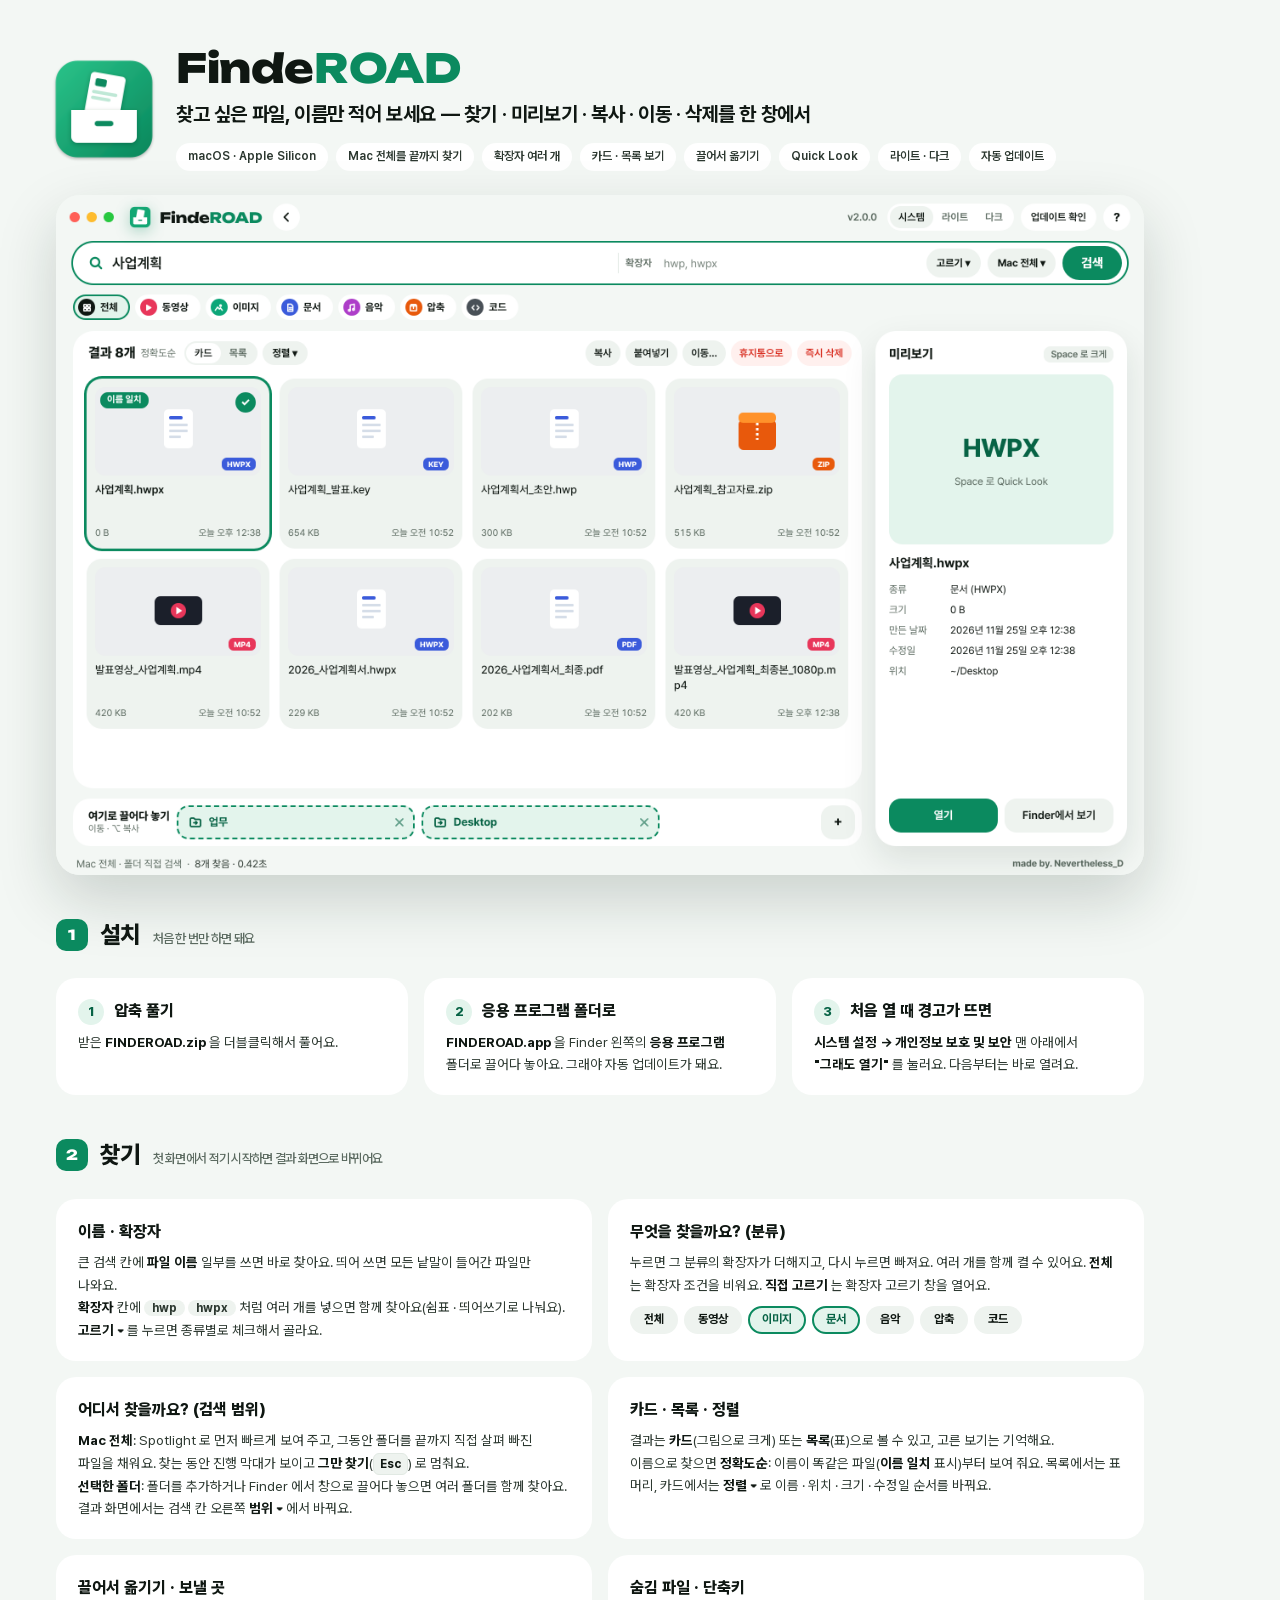
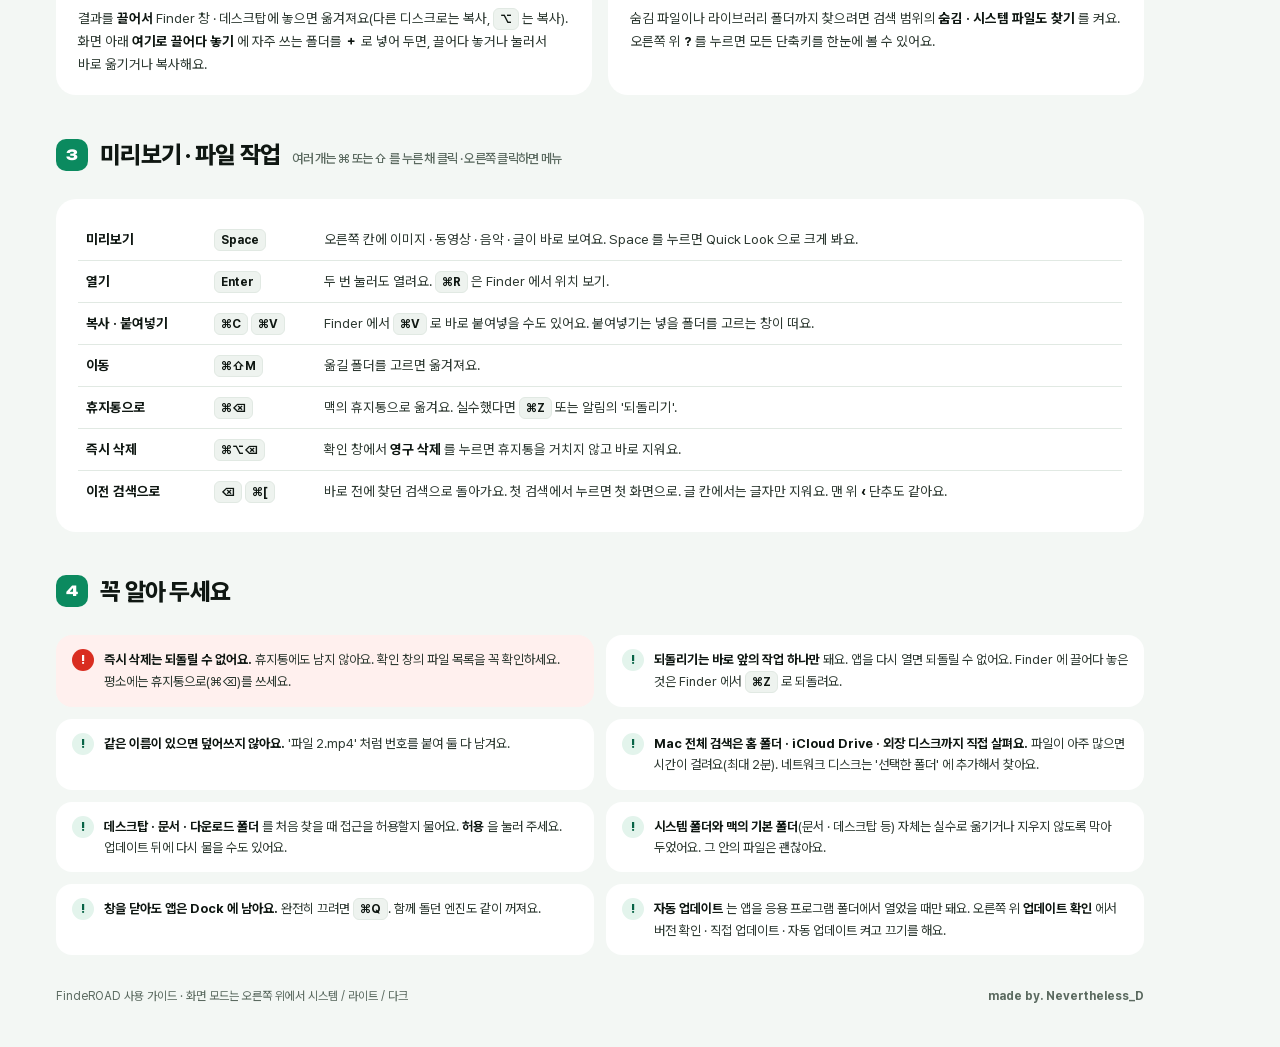
==== commit 7374484d: "FindeROAD 2.0.0: 새 디자인(초록 서랍) · 새 아이콘 · 카드/목록 보기 · 단축키 창 · 사용 가이드 Co-Authored-By: Claude Opus 5.5 <n" ====
--- a/docs/guide.html
+++ b/docs/guide.html
@@ -2,119 +2,106 @@
 <html lang="ko">
 <head>
 <meta charset="utf-8">
-<title>FINDEROAD 사용 가이드</title>
+<title>FindeROAD 사용 가이드</title>
 <!-- 사용 가이드 이미지 원본. scripts/guide.py 로 docs/FINDEROAD_사용가이드.png 를 만들어요 -->
-<link rel="stylesheet" href="../engine/web/fonts/gothic-a1.css">
-<link rel="stylesheet" href="../engine/web/fonts/orbit.css">
-<link rel="stylesheet" href="../engine/web/fonts/plex-mono.css">
+<link rel="stylesheet" href="../engine/web/fonts/fonts.css">
 <style>
 :root {
-  --bg: #0D1016; --chrome: #0B0E13; --surface: #151A23; --well: #1C2230; --ink: #E8ECF3; --muted: #9AA4B5; --line: #263041; --line-soft: #1E2633;
-  --accent: #FFB020; --accent-soft: #2C2410; --accent-ink: #FFD27A; --danger: #F87171; --danger-soft: #3A1717;
-  --sans: "Gothic A1", sans-serif; --display: "Orbit", "Gothic A1", sans-serif; --mono: "IBM Plex Mono", monospace;
+  --bg: #F3F7F4; --card: #FFFFFF; --card2: #EEF3EF; --line: #E1E9E3; --ink: #0F1712; --ink2: #2C3830; --muted: #5B6A60;
+  --accent: #0B8A5F; --accent-soft: #E3F4EC; --accent-ink: #076345; --danger: #D92D20; --danger-soft: #FFF0EE;
 }
 * { box-sizing: border-box; }
-body { margin: 0; width: 1200px; background: var(--bg); color: var(--ink); font: 14px/1.6 var(--sans); -webkit-font-smoothing: antialiased; }
-.wrap { padding: 44px 48px 30px; }
-.hero { display: flex; align-items: center; gap: 28px; }
-.hero img { width: 112px; height: 112px; margin: -10px; }
-.wm { font: 400 42px var(--display); letter-spacing: .14em; white-space: nowrap; }
-.wm span { color: var(--accent); text-shadow: 0 0 18px rgba(255,176,32,.45); }
-.road { height: 3px; margin: 26px 0 0; background: repeating-linear-gradient(90deg, var(--accent) 0 18px, transparent 18px 30px); opacity: .8; }
-.wm .r { position: relative; display: inline-block; letter-spacing: 0; margin-right: .16em; color: var(--accent); }
-.wm .r span { position: absolute; left: 0; top: 0; color: var(--ink); clip-path: inset(0 50% 0 0); }
-.wm .o { color: var(--accent); }
-.hero p { margin: 8px 0 12px; font-size: 18px; font-weight: 700; }
-.pills { display: flex; gap: 8px; flex-wrap: wrap; }
-.pill { padding: 4px 12px; border-radius: 999px; border: 1px solid var(--line); background: var(--surface); font-size: 12.5px; font-weight: 500; color: var(--muted); }
-.shot { margin: 30px 0 6px; border-radius: 14px; overflow: hidden; border: 1px solid var(--line); box-shadow: 0 24px 60px rgba(0,0,0,.55), 0 0 40px rgba(255,176,32,.08); }
+body { margin: 0; background: var(--bg); color: var(--ink); font: 400 14px/1.65 'Pretendard', sans-serif; word-break: keep-all; -webkit-font-smoothing: antialiased; }
+.wrap { width: 1200px; padding: 48px 56px 40px; display: flex; flex-direction: column; gap: 24px; }
+.hero { display: flex; align-items: center; gap: 24px; }
+.hero img { width: 120px; height: 120px; margin: -12px; }
+.wm { font: 800 40px/1 'Unbounded', sans-serif; letter-spacing: -0.01em; }
+.wm span { color: var(--accent); }
+.hero p { margin: 10px 0 12px; font-size: 20px; font-weight: 700; letter-spacing: -0.02em; }
+.pills { display: flex; flex-wrap: wrap; gap: 8px; }
+.pill { padding: 4px 12px; border-radius: 14px; background: var(--card); font-size: 12px; font-weight: 600; color: var(--ink2); }
+.shot { border-radius: 24px; overflow: hidden; box-shadow: 0 24px 60px rgba(15, 40, 25, .18); }
 .shot img { display: block; width: 100%; }
-h2 { margin: 34px 2px 14px; font: 400 21px var(--display); letter-spacing: .02em; display: flex; align-items: baseline; gap: 12px; }
-h2 small { font-size: 13px; font-weight: 400; color: var(--muted); }
-h2 .n { font: 600 13px var(--mono); color: var(--accent); letter-spacing: .08em; }
-.grid { display: grid; gap: 14px; }
-.c3 { grid-template-columns: repeat(3, minmax(0, 1fr)); }
-.c2 { grid-template-columns: repeat(2, minmax(0, 1fr)); }
-.card { background: var(--surface); border: 1px solid var(--line); border-radius: 14px; padding: 18px 20px; }
-.card h3 { margin: 0 0 6px; font-size: 15.5px; font-weight: 700; display: flex; align-items: center; gap: 10px; }
-.card p { margin: 0; color: var(--muted); font-size: 13px; }
-.card p b, .card li b { color: var(--ink); font-weight: 600; }
-.num { display: inline-grid; place-items: center; width: 26px; height: 26px; border-radius: 8px; background: var(--accent-soft); color: var(--accent-ink); font: 600 13px var(--mono); flex: 0 0 auto; }
-code { font: 12.5px var(--mono); color: var(--accent-ink); background: var(--accent-soft); padding: 1px 6px; border-radius: 4px; }
-kbd { font: 500 12px var(--mono); padding: 1px 7px; border-radius: 5px; border: 1px solid var(--line); background: var(--bg); color: var(--ink); white-space: nowrap; }
-.chips { display: flex; gap: 6px; flex-wrap: wrap; margin-top: 8px; }
-.chip { padding: 2px 10px; border-radius: 999px; border: 1px solid var(--line); font-size: 12px; }
-.chip.on { background: var(--accent-soft); border: 1.5px solid var(--accent); color: var(--accent-ink); font-weight: 700; }
-.tok { font: 600 12px var(--mono); background: var(--accent-soft); color: var(--accent-ink); padding: 2px 8px; border-radius: 6px; }
+h2 { margin: 16px 0 0; font-size: 24px; font-weight: 800; letter-spacing: -0.03em; display: flex; align-items: baseline; gap: 12px; }
+h2 .n { width: 32px; height: 32px; border-radius: 10px; background: var(--accent); color: #FFFFFF; font: 800 14px/32px 'Unbounded', sans-serif; text-align: center; align-self: center; }
+h2 small { font-size: 13px; font-weight: 500; color: var(--muted); }
+.grid { display: grid; gap: 16px; }
+.c2 { grid-template-columns: 1fr 1fr; } .c3 { grid-template-columns: 1fr 1fr 1fr; }
+.card { background: var(--card); border-radius: 20px; padding: 20px 22px; }
+.card h3 { margin: 0 0 6px; font-size: 16px; font-weight: 800; display: flex; align-items: center; gap: 10px; }
+.card p { margin: 0; color: var(--ink2); font-size: 13.5px; }
+.card b { color: var(--ink); font-weight: 700; }
+.num { width: 26px; height: 26px; border-radius: 13px; background: var(--accent-soft); color: var(--accent-ink); font-size: 13px; font-weight: 800; display: grid; place-items: center; }
+.tok { padding: 1px 8px; border-radius: 10px; background: var(--card2); font-size: 12px; font-weight: 700; }
+kbd { display: inline-block; min-width: 22px; padding: 0 6px; border-radius: 6px; background: var(--card2); border: 1px solid var(--line); font: 700 12px/20px 'Pretendard', sans-serif; text-align: center; color: var(--ink); }
+.chips { display: flex; flex-wrap: wrap; gap: 6px; margin-top: 10px; }
+.chip { padding: 2px 12px; border-radius: 14px; background: var(--card2); border: 2px solid transparent; font-size: 12px; font-weight: 700; }
+.chip.on { background: var(--accent-soft); border-color: var(--accent); color: var(--accent-ink); }
 table { width: 100%; border-collapse: collapse; }
-td { padding: 9px 4px; border-bottom: 1px solid var(--line-soft); vertical-align: top; font-size: 13px; }
+td { padding: 9px 8px; border-bottom: 1px solid var(--line); font-size: 13.5px; vertical-align: top; }
 tr:last-child td { border-bottom: 0; }
-td:first-child { width: 128px; font-weight: 600; }
+td:first-child { width: 128px; font-weight: 700; }
 td:nth-child(2) { width: 110px; }
-td:last-child { color: var(--muted); }
-.warn { list-style: none; margin: 0; padding: 0; display: grid; grid-template-columns: repeat(2, minmax(0, 1fr)); gap: 12px; }
-.warn li { background: var(--surface); border: 1px solid var(--line); border-radius: 12px; padding: 14px 16px 14px 46px; position: relative; font-size: 13px; color: var(--muted); }
-.warn li::before { content: "!"; position: absolute; left: 14px; top: 14px; width: 22px; height: 22px; border-radius: 50%; background: var(--accent-soft); color: var(--accent-ink); font: 600 13px/22px var(--mono); text-align: center; }
-.warn li.red { border-color: #5B2525; background: #1D1214; }
-.warn li.red::before { background: var(--danger-soft); color: var(--danger); }
-.foot { margin-top: 30px; padding-top: 16px; border-top: 1px solid var(--line); display: flex; justify-content: space-between; color: var(--muted); font-size: 12px; }
-.foot .made { font: 12px var(--mono); }
+td:last-child { color: var(--ink2); }
+.warn { margin: 0; padding: 0; list-style: none; display: grid; grid-template-columns: 1fr 1fr; gap: 12px; }
+.warn li { background: var(--card); border-radius: 16px; padding: 14px 16px 14px 48px; position: relative; font-size: 13px; color: var(--ink2); }
+.warn li::before { content: "!"; position: absolute; left: 16px; top: 14px; width: 22px; height: 22px; border-radius: 11px; background: var(--accent-soft); color: var(--accent-ink); font: 800 13px/22px 'Pretendard', sans-serif; text-align: center; }
+.warn li.red { background: var(--danger-soft); }
+.warn li.red::before { background: var(--danger); color: #FFFFFF; }
+.warn b { color: var(--ink); }
+.foot { display: flex; justify-content: space-between; font-size: 12px; color: var(--muted); padding-top: 8px; }
+.foot .made { font-weight: 700; }
 </style>
 </head>
 <body>
 <div class="wrap">
-
 <div class="hero">
   <img src="../app/AppIcon.png" alt="">
   <div>
-    <div class="wm">FINDE<span>ROAD</span></div>
-    <p>파일 찾기 · 미리보기 · 복사 · 이동 · 삭제를 한 창에서</p>
-    <div class="pills"><span class="pill">macOS · Apple Silicon</span><span class="pill">Mac 전체를 끝까지 찾기</span><span class="pill">확장자 여러 개</span><span class="pill">끌어서 옮기기</span><span class="pill">Quick Look</span><span class="pill">라이트 · 다크</span><span class="pill">자동 업데이트</span></div>
+    <div class="wm">Finde<span>ROAD</span></div>
+    <p>찾고 싶은 파일, 이름만 적어 보세요 — 찾기 · 미리보기 · 복사 · 이동 · 삭제를 한 창에서</p>
+    <div class="pills"><span class="pill">macOS · Apple Silicon</span><span class="pill">Mac 전체를 끝까지 찾기</span><span class="pill">확장자 여러 개</span><span class="pill">카드 · 목록 보기</span><span class="pill">끌어서 옮기기</span><span class="pill">Quick Look</span><span class="pill">라이트 · 다크</span><span class="pill">자동 업데이트</span></div>
   </div>
 </div>
+<div class="shot"><img src="guide-screen.png" alt="FindeROAD 화면"></div>
 
-<div class="road"></div>
-<div class="shot"><img src="guide-screen.png" alt="FINDEROAD 화면"></div>
-
-<h2><span class="n">01</span>설치 <small>처음 한 번만 하면 돼요</small></h2>
+<h2><span class="n">1</span>설치 <small>처음 한 번만 하면 돼요</small></h2>
 <div class="grid c3">
   <div class="card"><h3><span class="num">1</span>압축 풀기</h3><p>받은 <b>FINDEROAD.zip</b> 을 더블클릭해서 풀어요.</p></div>
   <div class="card"><h3><span class="num">2</span>응용 프로그램 폴더로</h3><p><b>FINDEROAD.app</b> 을 Finder 왼쪽의 <b>응용 프로그램</b> 폴더로 끌어다 놓아요. 그래야 자동 업데이트가 돼요.</p></div>
   <div class="card"><h3><span class="num">3</span>처음 열 때 경고가 뜨면</h3><p><b>시스템 설정 → 개인정보 보호 및 보안</b> 맨 아래에서 <b>"그래도 열기"</b> 를 눌러요. 다음부터는 바로 열려요.</p></div>
 </div>
 
-<h2><span class="n">02</span>찾기</h2>
+<h2><span class="n">2</span>찾기 <small>첫 화면에서 적기 시작하면 결과 화면으로 바뀌어요</small></h2>
 <div class="grid c2">
-  <div class="card"><h3>이름 · 확장자 칸</h3><p><b>파일 이름</b> 칸에 이름 일부를 쓰면 바로 찾아요. 띄어 쓰면 모든 낱말이 들어간 파일만 나와요.<br>
-    <b>확장자</b> 칸에 <span class="tok">hwp</span> <span class="tok">hwpx</span> 처럼 여러 개를 넣으면 함께 찾아요 (쉼표 · 띄어쓰기로 나눠요). <b>고르기</b> 를 누르면 종류별로 체크해서 고를 수 있어요.</p></div>
-  <div class="card"><h3>분류 버튼 · 여러 개 함께</h3><p>누르면 그 분류의 확장자가 더해지고, 다시 누르면 빠져요. <b>문서 + 이미지</b> 처럼 여러 개를 함께 켤 수 있어요. <b>전체</b> 는 확장자 조건을 비워요.</p>
+  <div class="card"><h3>이름 · 확장자</h3><p>큰 검색 칸에 <b>파일 이름</b> 일부를 쓰면 바로 찾아요. 띄어 쓰면 모든 낱말이 들어간 파일만 나와요.<br>
+    <b>확장자</b> 칸에 <span class="tok">hwp</span> <span class="tok">hwpx</span> 처럼 여러 개를 넣으면 함께 찾아요(쉼표 · 띄어쓰기로 나눠요). <b>고르기 ▾</b> 를 누르면 종류별로 체크해서 골라요.</p></div>
+  <div class="card"><h3>무엇을 찾을까요? (분류)</h3><p>누르면 그 분류의 확장자가 더해지고, 다시 누르면 빠져요. 여러 개를 함께 켤 수 있어요. <b>전체</b> 는 확장자 조건을 비워요. <b>직접 고르기</b> 는 확장자 고르기 창을 열어요.</p>
     <div class="chips"><span class="chip">전체</span><span class="chip">동영상</span><span class="chip on">이미지</span><span class="chip on">문서</span><span class="chip">음악</span><span class="chip">압축</span><span class="chip">코드</span></div></div>
-  <div class="card"><h3>검색 범위</h3><p><b>Mac 전체</b>: Spotlight 로 먼저 빠르게 보여 주고, 그동안 폴더를 끝까지 직접 살펴 빠진 파일을 채워요. 찾는 동안 위에 진행 막대가 보이고 <b>그만 찾기</b>(<kbd>Esc</kbd>) 로 멈출 수 있어요.<br>
-    <b>선택한 폴더</b>: <b>폴더 추가</b> 를 누르거나 Finder 에서 폴더를 창으로 끌어다 놓으면 여러 폴더를 함께 찾아요.</p></div>
-  <div class="card"><h3>정렬 · 숨김 파일</h3><p>이름으로 찾으면 <b>정확도순</b>: 이름이 똑같은 파일(<b>이름 일치</b> 표시)부터 보여 줘요. 표 위쪽의 <b>이름 · 위치 · 크기 · 수정일</b> 을 누르면 정렬이 바뀌어요.<br>
-    숨김 파일이나 라이브러리 폴더까지 찾으려면 왼쪽의 <b>숨김 · 시스템 파일도 찾기</b> 를 켜요.</p></div>
-  <div class="card"><h3>끌어서 옮기기</h3><p>결과에서 파일을 골라 <b>끌어서</b> Finder 창 · 데스크탑에 놓으면 옮겨져요 (다른 디스크로는 복사, <kbd>⌥</kbd> 를 누르면 복사).<br>
-    왼쪽 <b>보낼 곳</b> 이나 결과 속 폴더 위에 놓아도 돼요. 놓기 전에 <kbd>⌥</kbd> 를 누르고 있으면 복사해요.</p></div>
-  <div class="card"><h3>보낼 곳</h3><p>자주 옮기는 폴더를 <b>보낼 곳 추가</b> 로 넣어 두세요 (Finder 에서 폴더를 그 자리에 끌어다 놓아도 돼요).<br>
-    보낼 곳을 누르면 <b>고른 파일을 여기로 이동 · 복사</b> 메뉴가 떠요. 옮긴 뒤 알림의 <b>되돌리기</b> 로 원래대로.</p></div>
+  <div class="card"><h3>어디서 찾을까요? (검색 범위)</h3><p><b>Mac 전체</b>: Spotlight 로 먼저 빠르게 보여 주고, 그동안 폴더를 끝까지 직접 살펴 빠진 파일을 채워요. 찾는 동안 진행 막대가 보이고 <b>그만 찾기</b>(<kbd>Esc</kbd>) 로 멈춰요.<br>
+    <b>선택한 폴더</b>: 폴더를 추가하거나 Finder 에서 창으로 끌어다 놓으면 여러 폴더를 함께 찾아요. 결과 화면에서는 검색 칸 오른쪽 <b>범위 ▾</b> 에서 바꿔요.</p></div>
+  <div class="card"><h3>카드 · 목록 · 정렬</h3><p>결과는 <b>카드</b>(그림으로 크게) 또는 <b>목록</b>(표)으로 볼 수 있고, 고른 보기는 기억해요.<br>
+    이름으로 찾으면 <b>정확도순</b>: 이름이 똑같은 파일(<b>이름 일치</b> 표시)부터 보여 줘요. 목록에서는 표 머리, 카드에서는 <b>정렬 ▾</b> 로 이름 · 위치 · 크기 · 수정일 순서를 바꿔요.</p></div>
+  <div class="card"><h3>끌어서 옮기기 · 보낼 곳</h3><p>결과를 <b>끌어서</b> Finder 창 · 데스크탑에 놓으면 옮겨져요(다른 디스크로는 복사, <kbd>⌥</kbd> 는 복사).<br>
+    화면 아래 <b>여기로 끌어다 놓기</b> 에 자주 쓰는 폴더를 <b>＋</b> 로 넣어 두면, 끌어다 놓거나 눌러서 바로 옮기거나 복사해요.</p></div>
+  <div class="card"><h3>숨김 파일 · 단축키</h3><p>숨김 파일이나 라이브러리 폴더까지 찾으려면 검색 범위의 <b>숨김 · 시스템 파일도 찾기</b> 를 켜요.<br>
+    오른쪽 위 <b>?</b> 를 누르면 모든 단축키를 한눈에 볼 수 있어요.</p></div>
 </div>
 
-<h2><span class="n">03</span>미리보기 · 파일 작업 <small>여러 개는 ⌘ 또는 ⇧ 를 누른 채 클릭 · 오른쪽 클릭하면 메뉴</small></h2>
+<h2><span class="n">3</span>미리보기 · 파일 작업 <small>여러 개는 ⌘ 또는 ⇧ 를 누른 채 클릭 · 오른쪽 클릭하면 메뉴</small></h2>
 <div class="card">
 <table>
   <tr><td>미리보기</td><td><kbd>Space</kbd></td><td>오른쪽 칸에 이미지 · 동영상 · 음악 · 글이 바로 보여요. Space 를 누르면 Quick Look 으로 크게 봐요.</td></tr>
-  <tr><td>열기</td><td><kbd>Enter</kbd></td><td>더블클릭해도 열려요. <kbd>⌘R</kbd> 은 Finder 에서 위치 보기.</td></tr>
-  <tr><td>복사</td><td><kbd>⌘C</kbd></td><td>Finder 에서 <kbd>⌘V</kbd> 로 바로 붙여넣을 수도 있어요.</td></tr>
-  <tr><td>붙여넣기</td><td><kbd>⌘V</kbd></td><td>넣을 폴더를 고르는 창이 떠요. Finder 에서 복사한 파일도 붙여넣을 수 있어요.</td></tr>
+  <tr><td>열기</td><td><kbd>Enter</kbd></td><td>두 번 눌러도 열려요. <kbd>⌘R</kbd> 은 Finder 에서 위치 보기.</td></tr>
+  <tr><td>복사 · 붙여넣기</td><td><kbd>⌘C</kbd> <kbd>⌘V</kbd></td><td>Finder 에서 <kbd>⌘V</kbd> 로 바로 붙여넣을 수도 있어요. 붙여넣기는 넣을 폴더를 고르는 창이 떠요.</td></tr>
   <tr><td>이동</td><td><kbd>⌘⇧M</kbd></td><td>옮길 폴더를 고르면 옮겨져요.</td></tr>
   <tr><td>휴지통으로</td><td><kbd>⌘⌫</kbd></td><td>맥의 휴지통으로 옮겨요. 실수했다면 <kbd>⌘Z</kbd> 또는 알림의 '되돌리기'.</td></tr>
   <tr><td>즉시 삭제</td><td><kbd>⌘⌥⌫</kbd></td><td>확인 창에서 <b>영구 삭제</b> 를 누르면 휴지통을 거치지 않고 바로 지워요.</td></tr>
-  <tr><td>되돌리기</td><td><kbd>⌘Z</kbd></td><td>바로 앞의 붙여넣기 · 이동 · 휴지통 작업을 되돌려요.</td></tr>
-  <tr><td>이전 검색으로</td><td><kbd>⌫</kbd></td><td>바로 전에 찾던 검색으로 돌아가요 (<kbd>⌘[</kbd> 도 같아요). 글 칸에서는 글자만 지워요.</td></tr>
+  <tr><td>이전 검색으로</td><td><kbd>⌫</kbd> <kbd>⌘[</kbd></td><td>바로 전에 찾던 검색으로 돌아가요. 첫 검색에서 누르면 첫 화면으로. 글 칸에서는 글자만 지워요. 맨 위 <b>‹</b> 단추도 같아요.</td></tr>
 </table>
 </div>
 
-<h2><span class="n">04</span>꼭 알아 두세요</h2>
+<h2><span class="n">4</span>꼭 알아 두세요</h2>
 <ul class="warn">
   <li class="red"><b>즉시 삭제는 되돌릴 수 없어요.</b> 휴지통에도 남지 않아요. 확인 창의 파일 목록을 꼭 확인하세요. 평소에는 휴지통으로(⌘⌫)를 쓰세요.</li>
   <li><b>되돌리기는 바로 앞의 작업 하나만</b> 돼요. 앱을 다시 열면 되돌릴 수 없어요. Finder 에 끌어다 놓은 것은 Finder 에서 <kbd>⌘Z</kbd> 로 되돌려요.</li>
@@ -123,10 +110,9 @@
   <li><b>데스크탑 · 문서 · 다운로드 폴더</b> 를 처음 찾을 때 접근을 허용할지 물어요. <b>허용</b> 을 눌러 주세요. 업데이트 뒤에 다시 물을 수도 있어요.</li>
   <li><b>시스템 폴더와 맥의 기본 폴더</b>(문서 · 데스크탑 등) 자체는 실수로 옮기거나 지우지 않도록 막아 두었어요. 그 안의 파일은 괜찮아요.</li>
   <li><b>창을 닫아도 앱은 Dock 에 남아요.</b> 완전히 끄려면 <kbd>⌘Q</kbd>. 함께 돌던 엔진도 같이 꺼져요.</li>
-  <li><b>자동 업데이트</b> 는 앱을 응용 프로그램 폴더에서 열었을 때만 돼요. 오른쪽 위 <b>업데이트 확인</b> 에서 버전 확인 · 직접 업데이트 · 자동 업데이트 켜고 끄기를 할 수 있어요.</li>
+  <li><b>자동 업데이트</b> 는 앱을 응용 프로그램 폴더에서 열었을 때만 돼요. 오른쪽 위 <b>업데이트 확인</b> 에서 버전 확인 · 직접 업데이트 · 자동 업데이트 켜고 끄기를 해요.</li>
 </ul>
-
-<div class="foot"><span>FINDEROAD 사용 가이드 · 화면 모드는 오른쪽 위에서 시스템 / 라이트 / 다크</span><span class="made">made by. Nevertheless_D</span></div>
+<div class="foot"><span>FindeROAD 사용 가이드 · 화면 모드는 오른쪽 위에서 시스템 / 라이트 / 다크</span><span class="made">made by. Nevertheless_D</span></div>
 </div>
 </body>
 </html>
--- a/engine/web/fonts/fonts.css
+++ b/engine/web/fonts/fonts.css
@@ -0,0 +1,3 @@
+/* Pretendard (SIL OFL 1.1, Kil Hyung-jin) · Unbounded (SIL OFL 1.1, The Unbounded Project Authors) */
+@font-face { font-family: 'Pretendard'; src: url('PretendardVariable.woff2') format('woff2-variations'), url('PretendardVariable.woff2') format('woff2'); font-weight: 45 920; font-style: normal; font-display: swap; }
+@font-face { font-family: 'Unbounded'; src: url('unbounded-latin-800-normal.woff2') format('woff2'); font-weight: 800; font-style: normal; font-display: swap; }
